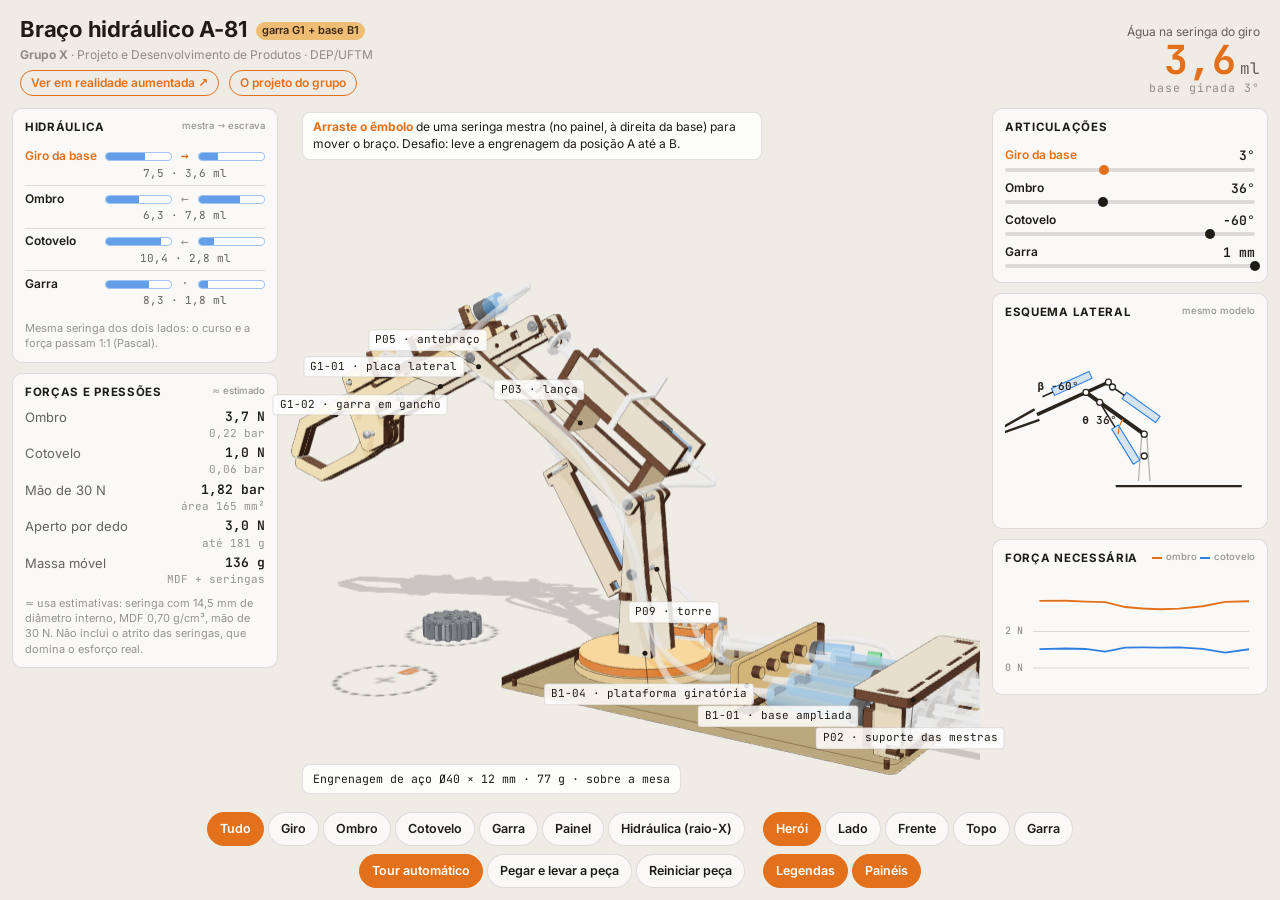
==== index.html @ c61bc05b "Add files via upload" ====
<!doctype html>
<html lang="pt-BR">
<head>
<meta charset="utf-8">
<meta name="viewport" content="width=device-width,initial-scale=1,viewport-fit=cover">
<title>Braço hidráulico A-81 · garra G1 + base B1 · simulador</title>
<meta name="description" content="Simulador 3D do braço hidráulico A-81 com a garra G1 e a base B1 do grupo: arraste as seringas, veja a água, as forças e as pressões, e leve a engrenagem da posição A até a B. Projeto e Desenvolvimento de Produtos, DEP/UFTM.">
<meta name="theme-color" content="#efece6">
<link rel="icon" href="data:image/svg+xml,%3Csvg xmlns='http://www.w3.org/2000/svg' viewBox='0 0 100 100'%3E%3Ctext y='.9em' font-size='90'%3E%F0%9F%A6%BE%3C/text%3E%3C/svg%3E">
<meta property="og:type" content="website">
<meta property="og:locale" content="pt_BR">
<meta property="og:title" content="Braço hidráulico A-81 · garra G1 + base B1">
<meta property="og:description" content="Arraste as seringas, veja a hidráulica funcionando e leve a engrenagem de A até B.">
<meta property="og:image" content="preview.png">
<meta property="og:image:width" content="1200">
<meta property="og:image:height" content="630">
<meta property="og:image:alt" content="Braço hidráulico de MDF com garra em gancho segurando uma engrenagem de aço">
<meta name="twitter:card" content="summary_large_image">
<style>
@font-face{font-family:'JetBrains Mono';font-weight:400;font-style:normal;font-display:block;src:url([data-uri]) format('woff2');}
@font-face{font-family:'JetBrains Mono';font-weight:600;font-style:normal;font-display:block;src:url([data-uri]) format('woff2');}
@font-face{font-family:'JetBrains Mono';font-weight:700;font-style:normal;font-display:block;src:url([data-uri]) format('woff2');}
@font-face{font-family:'Inter';font-weight:100 900;font-style:normal;font-display:block;src:url([data-uri]) format('woff2');}
/* HUD chrome shared by every sim. 1rem = 10px at the 1080x1350 reference
   size; runtime sets html font-size from the viewport so it scales. */

:root {
  --bg: #09090a;
  --fg: #ece6d6;
  --dim: rgba(236, 230, 214, 0.64);
  --mute: rgba(236, 230, 214, 0.38);
  --faint: rgba(236, 230, 214, 0.16);
  --line: rgba(236, 230, 214, 0.14);
  --panel: rgba(9, 9, 10, 0.9);
  --accent: #f2b632;
  --top: 13.4rem;
  --bot: 30.5rem;
}
:root[data-theme='light'] {
  --bg: #f3f2ee;
  --fg: #151515;
  --dim: rgba(21, 21, 21, 0.66);
  --mute: rgba(21, 21, 21, 0.42);
  --faint: rgba(21, 21, 21, 0.16);
  --line: rgba(21, 21, 21, 0.16);
  --panel: rgba(243, 242, 238, 0.93);
}

* { box-sizing: border-box; }
html, body { margin: 0; height: 100%; background: var(--bg); overflow: hidden; }
#app {
  position: fixed; inset: 0; color: var(--fg);
  font-family: 'JetBrains Mono', ui-monospace, monospace;
  font-variant-ligatures: none; -webkit-font-smoothing: antialiased;
}
#gl { position: absolute; inset: 0; width: 100%; height: 100%; display: block; }
.hud { position: absolute; inset: 0; pointer-events: none; }
.hud.hidden { display: none; }
.accent { color: var(--accent); }

/* header */
.hdr {
  position: absolute; left: 0; right: 0; top: 0; height: var(--top);
  padding: 2.4rem 2.8rem 0;
  background: linear-gradient(var(--bg) 0%, var(--bg) 78%, transparent 100%);
}
.row { display: flex; align-items: baseline; white-space: nowrap; }
.row1 { gap: 5.6rem; }
.title { display: flex; align-items: center; gap: 1.3rem; font-size: 3.6rem; font-weight: 600; letter-spacing: 0.04em; }
.title .bar { display: inline-block; width: 0.75rem; height: 3.6rem; background: var(--accent); }
.sub { font-size: 1.75rem; color: var(--dim); letter-spacing: 0.08em; }
.right { margin-left: auto; font-size: 1.6rem; color: var(--dim); letter-spacing: 0.1em; }
.row2 { margin-top: 2rem; font-size: 1.95rem; }
.row2 .stage { width: 21rem; letter-spacing: 0.05em; }
.row2 .cmd { color: var(--fg); }
.row2 .time { margin-left: auto; letter-spacing: 0.05em; }
.prog { position: absolute; left: 2.8rem; right: 2.8rem; bottom: 1.2rem; height: 0.35rem; }
.prog i { position: absolute; left: 0; top: 0; bottom: 0; background: var(--accent); }

/* viewport overlays */
.ann { position: absolute; inset: 0; overflow: hidden; }
.ann div {
  position: absolute; transform: translate(1.4rem, -50%); white-space: nowrap;
  font-size: 1.7rem; letter-spacing: 0.04em; color: var(--fg);
  text-shadow: 0 0 0.6rem var(--bg), 0 0 1.2rem var(--bg);
}
.ann div.a { color: var(--accent); }
.ann div.box {
  padding: 0.8rem 1.1rem; border: 1px solid var(--line); background: var(--panel);
  text-shadow: none; line-height: 1.45; font-size: 1.55rem;
}
.ann div.box b { color: var(--accent); font-weight: 600; }
.wm {
  position: absolute; right: 3rem; bottom: calc(var(--bot) + 1.6rem);
  font-size: 2.3rem; letter-spacing: 0.06em; color: var(--fg); opacity: 0.3;
}

/* bottom panel */
.bot {
  position: absolute; left: 0; right: 0; bottom: 0; height: var(--bot);
  display: flex; border-top: 1px solid var(--line); background: var(--panel);
  padding: 2rem 2.8rem 1.6rem;
}
.term { flex: 1; min-width: 0; display: flex; flex-direction: column; padding-right: 2.6rem; }
.thead { display: flex; align-items: baseline; gap: 2.4rem; font-size: 1.75rem; white-space: nowrap; }
.thead .host { font-size: 2.1rem; }
.thead .path { color: var(--dim); }
.thead .status { margin-left: auto; font-size: 1.5rem; letter-spacing: 0.1em; display: flex; align-items: center; gap: 0.9rem; }
.thead .status i { width: 1rem; height: 1rem; border-radius: 50%; background: var(--accent); display: inline-block; }
.prompt { margin-top: 1.9rem; font-size: 2.2rem; white-space: nowrap; overflow: hidden; }
.logs { margin-top: 1.1rem; font-size: 1.85rem; line-height: 1.52; flex: 1; overflow: hidden; }
.logs div { white-space: nowrap; overflow: hidden; text-overflow: clip; }
.logs .ln { color: var(--mute); display: inline-block; width: 6.4rem; }
.logs .hl { color: var(--accent); }
.caret { display: inline-block; width: 0.95em; height: 1.05em; vertical-align: -0.15em; background: var(--accent); margin-left: 0.15em; }
.tfoot { font-size: 1.35rem; color: var(--mute); white-space: nowrap; letter-spacing: 0.04em; }
.side {
  width: 31%; border-left: 1px solid var(--line); padding-left: 2.2rem;
  display: flex; flex-direction: column;
}
.shead { font-size: 1.45rem; letter-spacing: 0.12em; }
.mini { width: 100%; flex: 1; min-height: 0; display: block; margin: 0.8rem 0; }
.stats { display: grid; grid-template-columns: 1fr 1fr; gap: 0.5rem 1.4rem; font-size: 1.35rem; color: var(--mute); }
.stats b { display: block; font-size: 2rem; color: var(--fg); font-weight: 600; letter-spacing: 0.02em; }
.sfoot { margin-top: 0.8rem; font-size: 1.3rem; color: var(--mute); letter-spacing: 0.05em; }
.baseline { position: absolute; left: 2.8rem; right: 2.8rem; bottom: 0.9rem; height: 0.25rem; background: var(--line); }
.baseline i { position: absolute; left: 0; top: 0; bottom: 0; background: var(--accent); }

/* director layers */
.dir-glitch { position: absolute; inset: 0; width: 100%; height: 100%; pointer-events: none; }
.dir-flash {
  position: absolute; inset: 0; pointer-events: none; opacity: 0; mix-blend-mode: screen;
  background: radial-gradient(ellipse 75% 55% at 50% 45%, var(--accent) 0%, transparent 70%), rgba(255,255,255,0.18);
}
.dir-story {
  position: absolute; left: 0; right: 0; top: 0; bottom: 0; pointer-events: none;
  display: flex; align-items: flex-end; justify-content: center; padding: 0 4.5rem 6rem; opacity: 0;
}
.cap { text-align: center; max-width: 96rem; position: relative; }
.cap::before {
  content: ''; position: absolute; inset: -6rem -10rem; z-index: -1;
  background: radial-gradient(ellipse 50% 50% at 50% 55%, rgba(0,0,0,0.62) 0%, rgba(0,0,0,0) 100%);
}
:root[data-theme='light'] .cap::before { background: radial-gradient(ellipse 50% 50% at 50% 55%, rgba(243,242,238,0.8) 0%, rgba(243,242,238,0) 100%); }
.cap-main {
  font-family: 'Inter', 'Inter Variable', system-ui, sans-serif; font-weight: 800;
  font-size: 11.5rem; line-height: 0.98; letter-spacing: -0.035em; color: var(--fg);
  text-shadow: 0 0.4rem 2.4rem rgba(0,0,0,0.55);
}
.cap.num .cap-main { font-size: 15rem; font-variant-numeric: tabular-nums; letter-spacing: -0.045em; }
.cap-main .w { display: inline-block; transform-origin: 50% 70%; }
.cap-main .w.hl { background: var(--accent); color: #0a0a0a; padding: 0 0.14em; text-shadow: none; border-radius: 0.06em; }
.cap-sub {
  margin-top: 2rem; font-size: 2.7rem; letter-spacing: 0.08em; text-transform: uppercase;
  color: var(--fg); opacity: 0.85; min-height: 1.3em;
}
.cap-tag {
  display: inline-block; margin-bottom: 1.8rem; padding: 0.5rem 1.2rem; font-size: 2.2rem; letter-spacing: 0.12em;
  border: 1px solid var(--accent); color: var(--accent); background: rgba(0,0,0,0.5);
}

:root[data-theme='light'] {
  --bg: #efece6;
  --fg: #1f1b16;
  --dim: rgba(31, 27, 22, 0.68);
  --mute: rgba(31, 27, 22, 0.46);
  --line: rgba(31, 27, 22, 0.13);
  --panel: rgba(255, 255, 255, 0.66);
  --accent: #e3701b;
  --agua: #2f7fe0;
}
html, body { background: var(--bg); }
#app { position: fixed; inset: 0; font-family: 'Inter', system-ui, sans-serif; font-size: 13px; line-height: 1.4; color: var(--fg); }
.tela {
  position: absolute; inset: 0; display: grid;
  grid-template-columns: minmax(250px, 290px) 1fr minmax(250px, 300px);
  grid-template-rows: auto 1fr auto;
  grid-template-areas: 'cab cab cab' 'esq palco dir' 'barra barra barra';
  padding: env(safe-area-inset-top, 0px) env(safe-area-inset-right, 0px) env(safe-area-inset-bottom, 0px) env(safe-area-inset-left, 0px);
}
.tela.sem-paineis { grid-template-columns: 0 1fr 0; }
.tela.sem-paineis .lado-esq, .tela.sem-paineis .lado-dir { display: none; }

.cab { grid-area: cab; display: flex; justify-content: space-between; align-items: flex-end; gap: 16px; padding: 14px 20px 6px; }
.titulo h1 { margin: 0; font-size: 22px; font-weight: 700; letter-spacing: -0.01em; }
.titulo p { margin: 2px 0 0; color: var(--mute); font-size: 12px; }
.principal { display: grid; justify-items: end; text-align: right; }
.principal .rot { color: var(--dim); font-size: 12px; }
.principal .num { font-family: 'JetBrains Mono', monospace; line-height: 1; }
.principal .num b { font-size: 40px; font-weight: 700; color: var(--accent); font-variant-numeric: tabular-nums; }
.principal .num i { font-style: normal; font-size: 16px; margin-left: 4px; color: var(--dim); }
.principal .sub { color: var(--mute); font-size: 11.5px; font-family: 'JetBrains Mono', monospace; }

.lado-esq { grid-area: esq; }
.lado-dir { grid-area: dir; }
.lado-esq, .lado-dir { display: flex; flex-direction: column; gap: 10px; padding: 6px 12px; overflow-y: auto; min-height: 0; }
.cartao { background: var(--panel); border: 1px solid var(--line); border-radius: 10px; padding: 10px 12px; }
.cartao h2 { margin: 0 0 8px; font-size: 11.5px; font-weight: 700; text-transform: uppercase; letter-spacing: 0.06em; display: flex; justify-content: space-between; gap: 8px; }
.cartao h2 small { font-weight: 500; text-transform: none; letter-spacing: 0; color: var(--mute); }
.nota { margin: 8px 0 0; color: var(--mute); font-size: 11px; }

.hid-linha { display: grid; grid-template-columns: 74px 1fr 14px 1fr; grid-template-rows: auto auto; column-gap: 6px; align-items: center; padding: 4px 0; border-top: 1px solid var(--line); }
.hid-linha:first-child { border-top: 0; }
.hid-linha .nome { font-weight: 600; font-size: 12px; }
.hid-linha .ser { height: 9px; border: 1px solid rgba(47, 127, 224, 0.45); border-radius: 5px; background: rgba(255, 255, 255, 0.7); overflow: hidden; }
.hid-linha .agua { display: block; height: 100%; background: var(--agua); opacity: 0.75; }
.hid-linha .seta { text-align: center; color: var(--mute); font-family: 'JetBrains Mono', monospace; }
.hid-linha .ml { grid-column: 2 / 5; font-family: 'JetBrains Mono', monospace; font-size: 11px; color: var(--dim); text-align: center; }
.hid-linha.ativa .nome, .junta.ativa .nome { color: var(--accent); }
.hid-linha.ativa .seta { color: var(--accent); font-weight: 700; }

.forcas { display: grid; grid-template-columns: auto 1fr; gap: 3px 10px; margin: 0; }
.forcas dt { color: var(--dim); }
.forcas dd { margin: 0; text-align: right; font-family: 'JetBrains Mono', monospace; font-weight: 600; }
.forcas dd span { display: block; font-weight: 400; color: var(--mute); font-size: 11px; }

.junta { display: grid; grid-template-columns: 1fr auto; gap: 2px 8px; padding: 4px 0; }
.junta .nome { font-weight: 600; font-size: 12px; }
.junta .val { font-family: 'JetBrains Mono', monospace; font-weight: 600; }
.junta .faixa { grid-column: 1 / 3; position: relative; height: 4px; border-radius: 2px; background: var(--line); }
.junta .faixa i { position: absolute; top: -3px; width: 10px; height: 10px; margin-left: -5px; border-radius: 50%; background: var(--fg); }
.junta.ativa .faixa i { background: var(--accent); }

.esquema { display: block; width: 100%; height: 190px; }
.grafico { display: block; width: 100%; height: 110px; }
.leg::before { content: ''; display: inline-block; width: 10px; height: 2px; margin-right: 4px; vertical-align: middle; }
.leg.o::before { background: var(--accent); }
.leg.c::before { background: var(--agua); }

.palco-area { grid-area: palco; position: relative; min-width: 0; min-height: 0; }
#palco { position: absolute; inset: 0; width: 100%; height: 100%; display: block; touch-action: none; }
.linhas { position: absolute; inset: 0; width: 100%; height: 100%; pointer-events: none; overflow: visible; }
.linhas line { stroke: rgba(31, 27, 22, 0.55); stroke-width: 1; }
.linhas circle { fill: var(--fg); }
.rotulos { position: absolute; inset: 0; pointer-events: none; }
.rotulo { position: absolute; transform: translate(-50%, -50%); white-space: nowrap; font-family: 'JetBrains Mono', monospace; font-size: 11px; padding: 2px 6px; border-radius: 4px; background: rgba(255, 255, 255, 0.85); border: 1px solid var(--line); }
.sem-legendas .linhas, .sem-legendas .rotulos { display: none; }

.barra { grid-area: barra; display: flex; flex-wrap: wrap; gap: 8px 18px; align-items: center; justify-content: center; padding: 8px 12px 12px; }
.grupo-bt { display: flex; flex-wrap: wrap; gap: 4px; }
.barra button {
  font: inherit; font-size: 12.5px; font-weight: 600; min-height: 34px; padding: 6px 12px; cursor: pointer;
  border-radius: 999px; border: 1px solid var(--line); background: var(--panel); color: var(--fg);
}
.barra button:hover { border-color: var(--accent); }
.barra button[aria-pressed='true'] { background: var(--accent); border-color: var(--accent); color: #fff; }
.barra button:focus-visible { outline: 3px solid var(--agua); outline-offset: 2px; }

@media (max-width: 860px) {
  html, body { overflow: auto; }
  #app { position: static; }
  .tela { position: static; display: flex; flex-direction: column; }
  .cab { flex-wrap: wrap; align-items: flex-start; }
  .principal { justify-items: start; text-align: left; }
  .principal .num b { font-size: 32px; }
  .palco-area { height: 58vh; flex: none; }
  .barra { order: 3; }
  .lado-dir { order: 4; overflow: visible; }
  .lado-esq { order: 5; overflow: visible; }
  .tela.sem-paineis .lado-esq, .tela.sem-paineis .lado-dir { display: none; }
}

.dica, .status { position: absolute; left: 12px; max-width: min(460px, calc(100% - 24px)); padding: 6px 10px; border-radius: 8px; background: rgba(255, 255, 255, 0.86); border: 1px solid var(--line); font-size: 12px; pointer-events: none; }
.dica { top: 10px; }
.dica b { color: var(--accent); }
.status { bottom: 10px; font-family: 'JetBrains Mono', monospace; font-size: 11.5px; }
.status.ok { border-color: #2f9e5a; color: #1d6b3c; }
.dica.oculta { display: none; }
@media (max-width: 860px) { .dica { font-size: 11px; } }

.link-ra { display: inline-block; margin-top: 6px; padding: 4px 10px; border-radius: 999px; border: 1px solid var(--accent); color: var(--accent); font-weight: 600; font-size: 12px; text-decoration: none; }
.link-ra:hover { background: var(--accent); color: #fff; }
.link-ra:focus-visible { outline: 3px solid var(--agua); outline-offset: 2px; }
.carregando { position: absolute; inset: 0; display: grid; place-items: center; color: var(--dim); font-size: 14px; pointer-events: none; }
.tela.limpo { grid-template-columns: 0 1fr 0; grid-template-rows: 0 1fr 0; }
.tela.limpo .cab, .tela.limpo .barra, .tela.limpo .lado-esq, .tela.limpo .lado-dir, .tela.limpo .dica, .tela.limpo .status, .tela.limpo .rotulos, .tela.limpo .linhas { display: none; }

</style>
<script src="grupo.js"></script>
<style>
.g1b1{display:inline-block;font-size:.5em;vertical-align:middle;margin-left:.4em;padding:.15em .55em;border-radius:99px;background:#f0bd74;color:#3a2716;font-weight:600;letter-spacing:0}
.link-ra.link-proj{margin-left:.5em}
</style>
</head>
<body>
<div id="app"></div>
<script type="module">var ji={LEFT:0,MIDDLE:1,RIGHT:2,ROTATE:0,DOLLY:1,PAN:2},qi={ROTATE:0,PAN:1,DOLLY_PAN:2,DOLLY_ROTATE:3},Tp=0,Gh=1,wp=2,Ha=1,Ap=2,Ga=3,ui=0,Wt=1,Pr=2,qr=0,ka=1,kh=2,Vh=3,Wh=4,Rp=5,Yi=100,Cp=101,Pp=102,Lp=103,Ip=104,Dp=200,Np=201,Up=202,Op=203,Xh=204,jh=205,Fp=206,Bp=207,zp=208,Hp=209,Gp=210,kp=211,Vp=212,Wp=213,Xp=214,to=0,ro=1,io=2,Va=3,ao=4,no=5,so=6,oo=7,lo=0,jp=1,qp=2,Lr=0,qh=1,Yh=2,Zh=3,ho=4,Kh=5,Jh=6,$h=7,Qh="attached",Yp="detached",ec=300,Ti=301,Zi=302,co=303,uo=304,Un=306,Ki=1e3,Ir=1001,On=1002,Pt=1003,tc=1004,Wa=1005,Lt=1006,Fn=1007,Yr=1008,$t=1009,rc=1010,ic=1011,Xa=1012,po=1013,Dr=1014,or=1015,Nr=1016,fo=1017,mo=1018,ja=1020,ac=35902,nc=35899,sc=1021,oc=1022,lr=1023,Zr=1026,wi=1027,go=1028,_o=1029,Ai=1030,vo=1031,xo=1033,Bn=33776,zn=33777,Hn=33778,Gn=33779,yo=35840,So=35841,Mo=35842,bo=35843,Eo=36196,To=37492,wo=37496,Ao=37488,Ro=37489,kn=37490,Co=37491,Po=37808,Lo=37809,Io=37810,Do=37811,No=37812,Uo=37813,Oo=37814,Fo=37815,Bo=37816,zo=37817,Ho=37818,Go=37819,ko=37820,Vo=37821,Wo=36492,Xo=36494,jo=36495,qo=36283,Yo=36284,Vn=36285,Zo=36286,qa=2300,Ya=2301,Ko=2302,lc=2303,hc=2400,cc=2401,uc=2402,Zp=2500,Kp=0,dc=1,Jo=2,Jp=3200,Wn=0,$p=1,di="",It="srgb",Qt="srgb-linear",Xn="linear",ot="srgb",$o=7680,Qp=519,ef=512,tf=513,rf=514,Qo=515,af=516,nf=517,el=518,sf=519,pc=35044,fc="300 es",Ur=2e3,Za=2001;function of(e){for(let t=e.length-1;t>=0;--t)if(e[t]>=65535)return!0;return!1}function lf(e){return ArrayBuffer.isView(e)&&!(e instanceof DataView)}function Ka(e){return document.createElementNS("http://www.w3.org/1999/xhtml",e)}function hf(){let e=Ka("canvas");return e.style.display="block",e}var mc={},Ji=null;function jn(...e){let t="THREE."+e.shift();Ji?Ji("log",t,...e):console.log(t,...e)}function gc(e){let t=e[0];if(typeof t=="string"&&t.startsWith("TSL:")){let r=e[1];r&&r.isStackTrace?e[0]+=" "+r.getLocation():e[1]='Stack trace not available. Enable "THREE.Node.captureStackTrace" to capture stack traces.'}return e}function Le(...e){e=gc(e);let t="THREE."+e.shift();if(Ji)Ji("warn",t,...e);else{let r=e[0];r&&r.isStackTrace?console.warn(r.getError(t)):console.warn(t,...e)}}function Ge(...e){e=gc(e);let t="THREE."+e.shift();if(Ji)Ji("error",t,...e);else{let r=e[0];r&&r.isStackTrace?console.error(r.getError(t)):console.error(t,...e)}}function $i(...e){let t=e.join(" ");t in mc||(mc[t]=!0,Le(...e))}function cf(e,t,r){return new Promise(function(i,a){function n(){switch(e.clientWaitSync(t,e.SYNC_FLUSH_COMMANDS_BIT,0)){case e.WAIT_FAILED:a();break;case e.TIMEOUT_EXPIRED:setTimeout(n,r);break;default:i()}}setTimeout(n,r)})}var uf={[to]:ro,[io]:so,[ao]:oo,[Va]:no,[ro]:to,[so]:io,[oo]:ao,[no]:Va},pi=class{addEventListener(e,t){this._listeners===void 0&&(this._listeners={});let r=this._listeners;r[e]===void 0&&(r[e]=[]),r[e].indexOf(t)===-1&&r[e].push(t)}hasEventListener(e,t){let r=this._listeners;return r===void 0?!1:r[e]!==void 0&&r[e].indexOf(t)!==-1}removeEventListener(e,t){let r=this._listeners;if(r===void 0)return;let i=r[e];if(i!==void 0){let a=i.indexOf(t);a!==-1&&i.splice(a,1)}}dispatchEvent(e){let t=this._listeners;if(t===void 0)return;let r=t[e.type];if(r!==void 0){e.target=this;let i=r.slice(0);for(let a=0,n=i.length;a<n;a++)i[a].call(this,e);e.target=null}}},zt=["00","01","02","03","04","05","06","07","08","09","0a","0b","0c","0d","0e","0f","10","11","12","13","14","15","16","17","18","19","1a","1b","1c","1d","1e","1f","20","21","22","23","24","25","26","27","28","29","2a","2b","2c","2d","2e","2f","30","31","32","33","34","35","36","37","38","39","3a","3b","3c","3d","3e","3f","40","41","42","43","44","45","46","47","48","49","4a","4b","4c","4d","4e","4f","50","51","52","53","54","55","56","57","58","59","5a","5b","5c","5d","5e","5f","60","61","62","63","64","65","66","67","68","69","6a","6b","6c","6d","6e","6f","70","71","72","73","74","75","76","77","78","79","7a","7b","7c","7d","7e","7f","80","81","82","83","84","85","86","87","88","89","8a","8b","8c","8d","8e","8f","90","91","92","93","94","95","96","97","98","99","9a","9b","9c","9d","9e","9f","a0","a1","a2","a3","a4","a5","a6","a7","a8","a9","aa","ab","ac","ad","ae","af","b0","b1","b2","b3","b4","b5","b6","b7","b8","b9","ba","bb","bc","bd","be","bf","c0","c1","c2","c3","c4","c5","c6","c7","c8","c9","ca","cb","cc","cd","ce","cf","d0","d1","d2","d3","d4","d5","d6","d7","d8","d9","da","db","dc","dd","de","df","e0","e1","e2","e3","e4","e5","e6","e7","e8","e9","ea","eb","ec","ed","ee","ef","f0","f1","f2","f3","f4","f5","f6","f7","f8","f9","fa","fb","fc","fd","fe","ff"],_c=1234567,Qi=Math.PI/180,ea=180/Math.PI;function hr(){let e=Math.random()*4294967295|0,t=Math.random()*4294967295|0,r=Math.random()*4294967295|0,i=Math.random()*4294967295|0;return(zt[e&255]+zt[e>>8&255]+zt[e>>16&255]+zt[e>>24&255]+"-"+zt[t&255]+zt[t>>8&255]+"-"+zt[t>>16&15|64]+zt[t>>24&255]+"-"+zt[r&63|128]+zt[r>>8&255]+"-"+zt[r>>16&255]+zt[r>>24&255]+zt[i&255]+zt[i>>8&255]+zt[i>>16&255]+zt[i>>24&255]).toLowerCase()}function qe(e,t,r){return Math.max(t,Math.min(r,e))}function tl(e,t){return(e%t+t)%t}function df(e,t,r,i,a){return i+(e-t)*(a-i)/(r-t)}function pf(e,t,r){return e!==t?(r-e)/(t-e):0}function Ja(e,t,r){return(1-r)*e+r*t}function ff(e,t,r,i){return Ja(e,t,1-Math.exp(-r*i))}function mf(e,t=1){return t-Math.abs(tl(e,t*2)-t)}function gf(e,t,r){return e<=t?0:e>=r?1:(e=(e-t)/(r-t),e*e*(3-2*e))}function _f(e,t,r){return e<=t?0:e>=r?1:(e=(e-t)/(r-t),e*e*e*(e*(e*6-15)+10))}function vf(e,t){return e+Math.floor(Math.random()*(t-e+1))}function xf(e,t){return e+Math.random()*(t-e)}function yf(e){return e*(.5-Math.random())}function Sf(e){e!==void 0&&(_c=e);let t=_c+=1831565813;return t=Math.imul(t^t>>>15,t|1),t^=t+Math.imul(t^t>>>7,t|61),((t^t>>>14)>>>0)/4294967296}function Mf(e){return e*Qi}function bf(e){return e*ea}function Ef(e){return e>0&&Number.isInteger(e)&&2**Math.round(Math.log2(e))===e}function Tf(e){return Math.pow(2,Math.ceil(Math.log(e)/Math.LN2))}function wf(e){return Math.pow(2,Math.floor(Math.log(e)/Math.LN2))}function Af(e,t,r,i,a){let n=Math.cos,s=Math.sin,o=n(r/2),l=s(r/2),h=n((t+i)/2),c=s((t+i)/2),d=n((t-i)/2),u=s((t-i)/2),p=n((i-t)/2),g=s((i-t)/2);switch(a){case"XYX":e.set(o*c,l*d,l*u,o*h);break;case"YZY":e.set(l*u,o*c,l*d,o*h);break;case"ZXZ":e.set(l*d,l*u,o*c,o*h);break;case"XZX":e.set(o*c,l*g,l*p,o*h);break;case"YXY":e.set(l*p,o*c,l*g,o*h);break;case"ZYZ":e.set(l*g,l*p,o*c,o*h);break;default:Le("MathUtils: .setQuaternionFromProperEuler() encountered an unknown order: "+a)}}function vr(e,t){switch(t.constructor){case Float32Array:return e;case Uint32Array:return e/4294967295;case Uint16Array:return e/65535;case Uint8Array:case Uint8ClampedArray:return e/255;case Int32Array:return Math.max(e/2147483647,-1);case Int16Array:return Math.max(e/32767,-1);case Int8Array:return Math.max(e/127,-1);default:throw new Error("THREE.MathUtils: Invalid component type.")}}function lt(e,t){switch(t.constructor){case Float32Array:return e;case Uint32Array:return Math.round(e*4294967295);case Uint16Array:return Math.round(e*65535);case Uint8Array:case Uint8ClampedArray:return Math.round(e*255);case Int32Array:return Math.round(e*2147483647);case Int16Array:return Math.round(e*32767);case Int8Array:return Math.round(e*127);default:throw new Error("THREE.MathUtils: Invalid component type.")}}var vc={DEG2RAD:Qi,RAD2DEG:ea,generateUUID:hr,clamp:qe,euclideanModulo:tl,mapLinear:df,inverseLerp:pf,lerp:Ja,damp:ff,pingpong:mf,smoothstep:gf,smootherstep:_f,randInt:vf,randFloat:xf,randFloatSpread:yf,seededRandom:Sf,degToRad:Mf,radToDeg:bf,isPowerOfTwo:Ef,ceilPowerOfTwo:Tf,floorPowerOfTwo:wf,setQuaternionFromProperEuler:Af,normalize:lt,denormalize:vr},le=class ip{static{ip.prototype.isVector2=!0}constructor(t=0,r=0){this.x=t,this.y=r}get width(){return this.x}set width(t){this.x=t}get height(){return this.y}set height(t){this.y=t}set(t,r){return this.x=t,this.y=r,this}setScalar(t){return this.x=t,this.y=t,this}setX(t){return this.x=t,this}setY(t){return this.y=t,this}setComponent(t,r){switch(t){case 0:this.x=r;break;case 1:this.y=r;break;default:throw new Error("THREE.Vector2: index is out of range: "+t)}return this}getComponent(t){switch(t){case 0:return this.x;case 1:return this.y;default:throw new Error("THREE.Vector2: index is out of range: "+t)}}clone(){return new this.constructor(this.x,this.y)}copy(t){return this.x=t.x,this.y=t.y,this}add(t){return this.x+=t.x,this.y+=t.y,this}addScalar(t){return this.x+=t,this.y+=t,this}addVectors(t,r){return this.x=t.x+r.x,this.y=t.y+r.y,this}addScaledVector(t,r){return this.x+=t.x*r,this.y+=t.y*r,this}sub(t){return this.x-=t.x,this.y-=t.y,this}subScalar(t){return this.x-=t,this.y-=t,this}subVectors(t,r){return this.x=t.x-r.x,this.y=t.y-r.y,this}multiply(t){return this.x*=t.x,this.y*=t.y,this}multiplyScalar(t){return this.x*=t,this.y*=t,this}divide(t){return this.x/=t.x,this.y/=t.y,this}divideScalar(t){return this.multiplyScalar(1/t)}applyMatrix3(t){let r=this.x,i=this.y,a=t.elements;return this.x=a[0]*r+a[3]*i+a[6],this.y=a[1]*r+a[4]*i+a[7],this}min(t){return this.x=Math.min(this.x,t.x),this.y=Math.min(this.y,t.y),this}max(t){return this.x=Math.max(this.x,t.x),this.y=Math.max(this.y,t.y),this}clamp(t,r){return this.x=qe(this.x,t.x,r.x),this.y=qe(this.y,t.y,r.y),this}clampScalar(t,r){return this.x=qe(this.x,t,r),this.y=qe(this.y,t,r),this}clampLength(t,r){let i=this.length();return this.divideScalar(i||1).multiplyScalar(qe(i,t,r))}floor(){return this.x=Math.floor(this.x),this.y=Math.floor(this.y),this}ceil(){return this.x=Math.ceil(this.x),this.y=Math.ceil(this.y),this}round(){return this.x=Math.round(this.x),this.y=Math.round(this.y),this}roundToZero(){return this.x=Math.trunc(this.x),this.y=Math.trunc(this.y),this}negate(){return this.x=-this.x,this.y=-this.y,this}dot(t){return this.x*t.x+this.y*t.y}cross(t){return this.x*t.y-this.y*t.x}lengthSq(){return this.x*this.x+this.y*this.y}length(){return Math.sqrt(this.x*this.x+this.y*this.y)}manhattanLength(){return Math.abs(this.x)+Math.abs(this.y)}normalize(){return this.divideScalar(this.length()||1)}angle(){return Math.atan2(-this.y,-this.x)+Math.PI}angleTo(t){let r=Math.sqrt(this.lengthSq()*t.lengthSq());if(r===0)return Math.PI/2;let i=this.dot(t)/r;return Math.acos(qe(i,-1,1))}distanceTo(t){return Math.sqrt(this.distanceToSquared(t))}distanceToSquared(t){let r=this.x-t.x,i=this.y-t.y;return r*r+i*i}manhattanDistanceTo(t){return Math.abs(this.x-t.x)+Math.abs(this.y-t.y)}setLength(t){return this.normalize().multiplyScalar(t)}lerp(t,r){return this.x+=(t.x-this.x)*r,this.y+=(t.y-this.y)*r,this}lerpVectors(t,r,i){return this.x=t.x+(r.x-t.x)*i,this.y=t.y+(r.y-t.y)*i,this}equals(t){return t.x===this.x&&t.y===this.y}fromArray(t,r=0){return this.x=t[r],this.y=t[r+1],this}toArray(t=[],r=0){return t[r]=this.x,t[r+1]=this.y,t}fromBufferAttribute(t,r){return this.x=t.getX(r),this.y=t.getY(r),this}rotateAround(t,r){let i=Math.cos(r),a=Math.sin(r),n=this.x-t.x,s=this.y-t.y;return this.x=n*i-s*a+t.x,this.y=n*a+s*i+t.y,this}random(){return this.x=Math.random(),this.y=Math.random(),this}*[Symbol.iterator](){yield this.x,yield this.y}},cr=class{constructor(e=0,t=0,r=0,i=1){this.isQuaternion=!0,this._x=e,this._y=t,this._z=r,this._w=i}static slerpFlat(e,t,r,i,a,n,s){let o=r[i+0],l=r[i+1],h=r[i+2],c=r[i+3],d=a[n+0],u=a[n+1],p=a[n+2],g=a[n+3];if(c!==g||o!==d||l!==u||h!==p){let _=o*d+l*u+h*p+c*g;_<0&&(d=-d,u=-u,p=-p,g=-g,_=-_);let m=1-s;if(_<.9995){let f=Math.acos(_),A=Math.sin(f);m=Math.sin(m*f)/A,s=Math.sin(s*f)/A,o=o*m+d*s,l=l*m+u*s,h=h*m+p*s,c=c*m+g*s}else{o=o*m+d*s,l=l*m+u*s,h=h*m+p*s,c=c*m+g*s;let f=1/Math.sqrt(o*o+l*l+h*h+c*c);o*=f,l*=f,h*=f,c*=f}}e[t]=o,e[t+1]=l,e[t+2]=h,e[t+3]=c}static multiplyQuaternionsFlat(e,t,r,i,a,n){let s=r[i],o=r[i+1],l=r[i+2],h=r[i+3],c=a[n],d=a[n+1],u=a[n+2],p=a[n+3];return e[t]=s*p+h*c+o*u-l*d,e[t+1]=o*p+h*d+l*c-s*u,e[t+2]=l*p+h*u+s*d-o*c,e[t+3]=h*p-s*c-o*d-l*u,e}get x(){return this._x}set x(e){this._x=e,this._onChangeCallback()}get y(){return this._y}set y(e){this._y=e,this._onChangeCallback()}get z(){return this._z}set z(e){this._z=e,this._onChangeCallback()}get w(){return this._w}set w(e){this._w=e,this._onChangeCallback()}set(e,t,r,i){return this._x=e,this._y=t,this._z=r,this._w=i,this._onChangeCallback(),this}clone(){return new this.constructor(this._x,this._y,this._z,this._w)}copy(e){return this._x=e.x,this._y=e.y,this._z=e.z,this._w=e.w,this._onChangeCallback(),this}setFromEuler(e,t=!0){let r=e._x,i=e._y,a=e._z,n=e._order,s=Math.cos,o=Math.sin,l=s(r/2),h=s(i/2),c=s(a/2),d=o(r/2),u=o(i/2),p=o(a/2);switch(n){case"XYZ":this._x=d*h*c+l*u*p,this._y=l*u*c-d*h*p,this._z=l*h*p+d*u*c,this._w=l*h*c-d*u*p;break;case"YXZ":this._x=d*h*c+l*u*p,this._y=l*u*c-d*h*p,this._z=l*h*p-d*u*c,this._w=l*h*c+d*u*p;break;case"ZXY":this._x=d*h*c-l*u*p,this._y=l*u*c+d*h*p,this._z=l*h*p+d*u*c,this._w=l*h*c-d*u*p;break;case"ZYX":this._x=d*h*c-l*u*p,this._y=l*u*c+d*h*p,this._z=l*h*p-d*u*c,this._w=l*h*c+d*u*p;break;case"YZX":this._x=d*h*c+l*u*p,this._y=l*u*c+d*h*p,this._z=l*h*p-d*u*c,this._w=l*h*c-d*u*p;break;case"XZY":this._x=d*h*c-l*u*p,this._y=l*u*c-d*h*p,this._z=l*h*p+d*u*c,this._w=l*h*c+d*u*p;break;default:Le("Quaternion: .setFromEuler() encountered an unknown order: "+n)}return t===!0&&this._onChangeCallback(),this}setFromAxisAngle(e,t){let r=t/2,i=Math.sin(r);return this._x=e.x*i,this._y=e.y*i,this._z=e.z*i,this._w=Math.cos(r),this._onChangeCallback(),this}setFromRotationMatrix(e){let t=e.elements,r=t[0],i=t[4],a=t[8],n=t[1],s=t[5],o=t[9],l=t[2],h=t[6],c=t[10],d=r+s+c;if(d>0){let u=.5/Math.sqrt(d+1);this._w=.25/u,this._x=(h-o)*u,this._y=(a-l)*u,this._z=(n-i)*u}else if(r>s&&r>c){let u=2*Math.sqrt(1+r-s-c);this._w=(h-o)/u,this._x=.25*u,this._y=(i+n)/u,this._z=(a+l)/u}else if(s>c){let u=2*Math.sqrt(1+s-r-c);this._w=(a-l)/u,this._x=(i+n)/u,this._y=.25*u,this._z=(o+h)/u}else{let u=2*Math.sqrt(1+c-r-s);this._w=(n-i)/u,this._x=(a+l)/u,this._y=(o+h)/u,this._z=.25*u}return this._onChangeCallback(),this}setFromUnitVectors(e,t){let r=e.dot(t)+1;return r<1e-8?(r=0,Math.abs(e.x)>Math.abs(e.z)?(this._x=-e.y,this._y=e.x,this._z=0,this._w=r):(this._x=0,this._y=-e.z,this._z=e.y,this._w=r)):(this._x=e.y*t.z-e.z*t.y,this._y=e.z*t.x-e.x*t.z,this._z=e.x*t.y-e.y*t.x,this._w=r),this.normalize()}angleTo(e){return 2*Math.acos(Math.abs(qe(this.dot(e),-1,1)))}rotateTowards(e,t){let r=this.angleTo(e);if(r===0)return this;let i=Math.min(1,t/r);return this.slerp(e,i),this}identity(){return this.set(0,0,0,1)}invert(){return this.conjugate()}conjugate(){return this._x*=-1,this._y*=-1,this._z*=-1,this._onChangeCallback(),this}dot(e){return this._x*e._x+this._y*e._y+this._z*e._z+this._w*e._w}lengthSq(){return this._x*this._x+this._y*this._y+this._z*this._z+this._w*this._w}length(){return Math.sqrt(this._x*this._x+this._y*this._y+this._z*this._z+this._w*this._w)}normalize(){let e=this.length();return e===0?(this._x=0,this._y=0,this._z=0,this._w=1):(e=1/e,this._x=this._x*e,this._y=this._y*e,this._z=this._z*e,this._w=this._w*e),this._onChangeCallback(),this}multiply(e){return this.multiplyQuaternions(this,e)}premultiply(e){return this.multiplyQuaternions(e,this)}multiplyQuaternions(e,t){let r=e._x,i=e._y,a=e._z,n=e._w,s=t._x,o=t._y,l=t._z,h=t._w;return this._x=r*h+n*s+i*l-a*o,this._y=i*h+n*o+a*s-r*l,this._z=a*h+n*l+r*o-i*s,this._w=n*h-r*s-i*o-a*l,this._onChangeCallback(),this}slerp(e,t){let r=e._x,i=e._y,a=e._z,n=e._w,s=this.dot(e);s<0&&(r=-r,i=-i,a=-a,n=-n,s=-s);let o=1-t;if(s<.9995){let l=Math.acos(s),h=Math.sin(l);o=Math.sin(o*l)/h,t=Math.sin(t*l)/h,this._x=this._x*o+r*t,this._y=this._y*o+i*t,this._z=this._z*o+a*t,this._w=this._w*o+n*t,this._onChangeCallback()}else this._x=this._x*o+r*t,this._y=this._y*o+i*t,this._z=this._z*o+a*t,this._w=this._w*o+n*t,this.normalize();return this}slerpQuaternions(e,t,r){return this.copy(e).slerp(t,r)}random(){let e=2*Math.PI*Math.random(),t=2*Math.PI*Math.random(),r=Math.random(),i=Math.sqrt(1-r),a=Math.sqrt(r);return this.set(i*Math.sin(e),i*Math.cos(e),a*Math.sin(t),a*Math.cos(t))}equals(e){return e._x===this._x&&e._y===this._y&&e._z===this._z&&e._w===this._w}fromArray(e,t=0){return this._x=e[t],this._y=e[t+1],this._z=e[t+2],this._w=e[t+3],this._onChangeCallback(),this}toArray(e=[],t=0){return e[t]=this._x,e[t+1]=this._y,e[t+2]=this._z,e[t+3]=this._w,e}fromBufferAttribute(e,t){return this._x=e.getX(t),this._y=e.getY(t),this._z=e.getZ(t),this._w=e.getW(t),this._onChangeCallback(),this}toJSON(){return this.toArray()}_onChange(e){return this._onChangeCallback=e,this}_onChangeCallback(){}*[Symbol.iterator](){yield this._x,yield this._y,yield this._z,yield this._w}},C=class ap{static{ap.prototype.isVector3=!0}constructor(t=0,r=0,i=0){this.x=t,this.y=r,this.z=i}set(t,r,i){return i===void 0&&(i=this.z),this.x=t,this.y=r,this.z=i,this}setScalar(t){return this.x=t,this.y=t,this.z=t,this}setX(t){return this.x=t,this}setY(t){return this.y=t,this}setZ(t){return this.z=t,this}setComponent(t,r){switch(t){case 0:this.x=r;break;case 1:this.y=r;break;case 2:this.z=r;break;default:throw new Error("THREE.Vector3: index is out of range: "+t)}return this}getComponent(t){switch(t){case 0:return this.x;case 1:return this.y;case 2:return this.z;default:throw new Error("THREE.Vector3: index is out of range: "+t)}}clone(){return new this.constructor(this.x,this.y,this.z)}copy(t){return this.x=t.x,this.y=t.y,this.z=t.z,this}add(t){return this.x+=t.x,this.y+=t.y,this.z+=t.z,this}addScalar(t){return this.x+=t,this.y+=t,this.z+=t,this}addVectors(t,r){return this.x=t.x+r.x,this.y=t.y+r.y,this.z=t.z+r.z,this}addScaledVector(t,r){return this.x+=t.x*r,this.y+=t.y*r,this.z+=t.z*r,this}sub(t){return this.x-=t.x,this.y-=t.y,this.z-=t.z,this}subScalar(t){return this.x-=t,this.y-=t,this.z-=t,this}subVectors(t,r){return this.x=t.x-r.x,this.y=t.y-r.y,this.z=t.z-r.z,this}multiply(t){return this.x*=t.x,this.y*=t.y,this.z*=t.z,this}multiplyScalar(t){return this.x*=t,this.y*=t,this.z*=t,this}multiplyVectors(t,r){return this.x=t.x*r.x,this.y=t.y*r.y,this.z=t.z*r.z,this}applyEuler(t){return this.applyQuaternion(xc.setFromEuler(t))}applyAxisAngle(t,r){return this.applyQuaternion(xc.setFromAxisAngle(t,r))}applyMatrix3(t){let r=this.x,i=this.y,a=this.z,n=t.elements;return this.x=n[0]*r+n[3]*i+n[6]*a,this.y=n[1]*r+n[4]*i+n[7]*a,this.z=n[2]*r+n[5]*i+n[8]*a,this}applyNormalMatrix(t){return this.applyMatrix3(t).normalize()}applyMatrix4(t){let r=this.x,i=this.y,a=this.z,n=t.elements,s=1/(n[3]*r+n[7]*i+n[11]*a+n[15]);return this.x=(n[0]*r+n[4]*i+n[8]*a+n[12])*s,this.y=(n[1]*r+n[5]*i+n[9]*a+n[13])*s,this.z=(n[2]*r+n[6]*i+n[10]*a+n[14])*s,this}applyQuaternion(t){let r=this.x,i=this.y,a=this.z,n=t.x,s=t.y,o=t.z,l=t.w,h=2*(s*a-o*i),c=2*(o*r-n*a),d=2*(n*i-s*r);return this.x=r+l*h+s*d-o*c,this.y=i+l*c+o*h-n*d,this.z=a+l*d+n*c-s*h,this}project(t){return this.applyMatrix4(t.matrixWorldInverse).applyMatrix4(t.projectionMatrix)}unproject(t){return this.applyMatrix4(t.projectionMatrixInverse).applyMatrix4(t.matrixWorld)}transformDirection(t){let r=this.x,i=this.y,a=this.z,n=t.elements;return this.x=n[0]*r+n[4]*i+n[8]*a,this.y=n[1]*r+n[5]*i+n[9]*a,this.z=n[2]*r+n[6]*i+n[10]*a,this.normalize()}divide(t){return this.x/=t.x,this.y/=t.y,this.z/=t.z,this}divideScalar(t){return this.multiplyScalar(1/t)}min(t){return this.x=Math.min(this.x,t.x),this.y=Math.min(this.y,t.y),this.z=Math.min(this.z,t.z),this}max(t){return this.x=Math.max(this.x,t.x),this.y=Math.max(this.y,t.y),this.z=Math.max(this.z,t.z),this}clamp(t,r){return this.x=qe(this.x,t.x,r.x),this.y=qe(this.y,t.y,r.y),this.z=qe(this.z,t.z,r.z),this}clampScalar(t,r){return this.x=qe(this.x,t,r),this.y=qe(this.y,t,r),this.z=qe(this.z,t,r),this}clampLength(t,r){let i=this.length();return this.divideScalar(i||1).multiplyScalar(qe(i,t,r))}floor(){return this.x=Math.floor(this.x),this.y=Math.floor(this.y),this.z=Math.floor(this.z),this}ceil(){return this.x=Math.ceil(this.x),this.y=Math.ceil(this.y),this.z=Math.ceil(this.z),this}round(){return this.x=Math.round(this.x),this.y=Math.round(this.y),this.z=Math.round(this.z),this}roundToZero(){return this.x=Math.trunc(this.x),this.y=Math.trunc(this.y),this.z=Math.trunc(this.z),this}negate(){return this.x=-this.x,this.y=-this.y,this.z=-this.z,this}dot(t){return this.x*t.x+this.y*t.y+this.z*t.z}lengthSq(){return this.x*this.x+this.y*this.y+this.z*this.z}length(){return Math.sqrt(this.x*this.x+this.y*this.y+this.z*this.z)}manhattanLength(){return Math.abs(this.x)+Math.abs(this.y)+Math.abs(this.z)}normalize(){return this.divideScalar(this.length()||1)}setLength(t){return this.normalize().multiplyScalar(t)}lerp(t,r){return this.x+=(t.x-this.x)*r,this.y+=(t.y-this.y)*r,this.z+=(t.z-this.z)*r,this}lerpVectors(t,r,i){return this.x=t.x+(r.x-t.x)*i,this.y=t.y+(r.y-t.y)*i,this.z=t.z+(r.z-t.z)*i,this}cross(t){return this.crossVectors(this,t)}crossVectors(t,r){let i=t.x,a=t.y,n=t.z,s=r.x,o=r.y,l=r.z;return this.x=a*l-n*o,this.y=n*s-i*l,this.z=i*o-a*s,this}projectOnVector(t){let r=t.lengthSq();if(r===0)return this.set(0,0,0);let i=t.dot(this)/r;return this.copy(t).multiplyScalar(i)}projectOnPlane(t){return rl.copy(this).projectOnVector(t),this.sub(rl)}reflect(t){return this.sub(rl.copy(t).multiplyScalar(2*this.dot(t)))}angleTo(t){let r=Math.sqrt(this.lengthSq()*t.lengthSq());if(r===0)return Math.PI/2;let i=this.dot(t)/r;return Math.acos(qe(i,-1,1))}distanceTo(t){return Math.sqrt(this.distanceToSquared(t))}distanceToSquared(t){let r=this.x-t.x,i=this.y-t.y,a=this.z-t.z;return r*r+i*i+a*a}manhattanDistanceTo(t){return Math.abs(this.x-t.x)+Math.abs(this.y-t.y)+Math.abs(this.z-t.z)}setFromSpherical(t){return this.setFromSphericalCoords(t.radius,t.phi,t.theta)}setFromSphericalCoords(t,r,i){let a=Math.sin(r)*t;return this.x=a*Math.sin(i),this.y=Math.cos(r)*t,this.z=a*Math.cos(i),this}setFromCylindrical(t){return this.setFromCylindricalCoords(t.radius,t.theta,t.y)}setFromCylindricalCoords(t,r,i){return this.x=t*Math.sin(r),this.y=i,this.z=t*Math.cos(r),this}setFromMatrixPosition(t){let r=t.elements;return this.x=r[12],this.y=r[13],this.z=r[14],this}setFromMatrixScale(t){let r=this.setFromMatrixColumn(t,0).length(),i=this.setFromMatrixColumn(t,1).length(),a=this.setFromMatrixColumn(t,2).length();return this.x=r,this.y=i,this.z=a,this}setFromMatrixColumn(t,r){return this.fromArray(t.elements,r*4)}setFromMatrix3Column(t,r){return this.fromArray(t.elements,r*3)}setFromEuler(t){return this.x=t._x,this.y=t._y,this.z=t._z,this}setFromColor(t){return this.x=t.r,this.y=t.g,this.z=t.b,this}equals(t){return t.x===this.x&&t.y===this.y&&t.z===this.z}fromArray(t,r=0){return this.x=t[r],this.y=t[r+1],this.z=t[r+2],this}toArray(t=[],r=0){return t[r]=this.x,t[r+1]=this.y,t[r+2]=this.z,t}fromBufferAttribute(t,r){return this.x=t.getX(r),this.y=t.getY(r),this.z=t.getZ(r),this}random(){return this.x=Math.random(),this.y=Math.random(),this.z=Math.random(),this}randomDirection(){let t=Math.random()*Math.PI*2,r=Math.random()*2-1,i=Math.sqrt(1-r*r);return this.x=i*Math.cos(t),this.y=r,this.z=i*Math.sin(t),this}*[Symbol.iterator](){yield this.x,yield this.y,yield this.z}},rl=new C,xc=new cr,je=class np{static{np.prototype.isMatrix3=!0}constructor(t,r,i,a,n,s,o,l,h){this.elements=[1,0,0,0,1,0,0,0,1],t!==void 0&&this.set(t,r,i,a,n,s,o,l,h)}set(t,r,i,a,n,s,o,l,h){let c=this.elements;return c[0]=t,c[1]=a,c[2]=o,c[3]=r,c[4]=n,c[5]=l,c[6]=i,c[7]=s,c[8]=h,this}identity(){return this.set(1,0,0,0,1,0,0,0,1),this}copy(t){let r=this.elements,i=t.elements;return r[0]=i[0],r[1]=i[1],r[2]=i[2],r[3]=i[3],r[4]=i[4],r[5]=i[5],r[6]=i[6],r[7]=i[7],r[8]=i[8],this}extractBasis(t,r,i){return t.setFromMatrix3Column(this,0),r.setFromMatrix3Column(this,1),i.setFromMatrix3Column(this,2),this}setFromMatrix4(t){let r=t.elements;return this.set(r[0],r[4],r[8],r[1],r[5],r[9],r[2],r[6],r[10]),this}multiply(t){return this.multiplyMatrices(this,t)}premultiply(t){return this.multiplyMatrices(t,this)}multiplyMatrices(t,r){let i=t.elements,a=r.elements,n=this.elements,s=i[0],o=i[3],l=i[6],h=i[1],c=i[4],d=i[7],u=i[2],p=i[5],g=i[8],_=a[0],m=a[3],f=a[6],A=a[1],T=a[4],x=a[7],b=a[2],w=a[5],R=a[8];return n[0]=s*_+o*A+l*b,n[3]=s*m+o*T+l*w,n[6]=s*f+o*x+l*R,n[1]=h*_+c*A+d*b,n[4]=h*m+c*T+d*w,n[7]=h*f+c*x+d*R,n[2]=u*_+p*A+g*b,n[5]=u*m+p*T+g*w,n[8]=u*f+p*x+g*R,this}multiplyScalar(t){let r=this.elements;return r[0]*=t,r[3]*=t,r[6]*=t,r[1]*=t,r[4]*=t,r[7]*=t,r[2]*=t,r[5]*=t,r[8]*=t,this}determinant(){let t=this.elements,r=t[0],i=t[1],a=t[2],n=t[3],s=t[4],o=t[5],l=t[6],h=t[7],c=t[8];return r*s*c-r*o*h-i*n*c+i*o*l+a*n*h-a*s*l}invert(){let t=this.elements,r=t[0],i=t[1],a=t[2],n=t[3],s=t[4],o=t[5],l=t[6],h=t[7],c=t[8],d=c*s-o*h,u=o*l-c*n,p=h*n-s*l,g=r*d+i*u+a*p;if(g===0)return this.set(0,0,0,0,0,0,0,0,0);let _=1/g;return t[0]=d*_,t[1]=(a*h-c*i)*_,t[2]=(o*i-a*s)*_,t[3]=u*_,t[4]=(c*r-a*l)*_,t[5]=(a*n-o*r)*_,t[6]=p*_,t[7]=(i*l-h*r)*_,t[8]=(s*r-i*n)*_,this}transpose(){let t,r=this.elements;return t=r[1],r[1]=r[3],r[3]=t,t=r[2],r[2]=r[6],r[6]=t,t=r[5],r[5]=r[7],r[7]=t,this}getNormalMatrix(t){return this.setFromMatrix4(t).invert().transpose()}transposeIntoArray(t){let r=this.elements;return t[0]=r[0],t[1]=r[3],t[2]=r[6],t[3]=r[1],t[4]=r[4],t[5]=r[7],t[6]=r[2],t[7]=r[5],t[8]=r[8],this}setUvTransform(t,r,i,a,n,s,o){let l=Math.cos(n),h=Math.sin(n);return this.set(i*l,i*h,-i*(l*s+h*o)+s+t,-a*h,a*l,-a*(-h*s+l*o)+o+r,0,0,1),this}scale(t,r){return $i("Matrix3: .scale() is deprecated. Use .makeScale() instead."),this.premultiply(il.makeScale(t,r)),this}rotate(t){return $i("Matrix3: .rotate() is deprecated. Use .makeRotation() instead."),this.premultiply(il.makeRotation(-t)),this}translate(t,r){return $i("Matrix3: .translate() is deprecated. Use .makeTranslation() instead."),this.premultiply(il.makeTranslation(t,r)),this}makeTranslation(t,r){return t.isVector2?this.set(1,0,t.x,0,1,t.y,0,0,1):this.set(1,0,t,0,1,r,0,0,1),this}makeRotation(t){let r=Math.cos(t),i=Math.sin(t);return this.set(r,-i,0,i,r,0,0,0,1),this}makeScale(t,r){return this.set(t,0,0,0,r,0,0,0,1),this}equals(t){let r=this.elements,i=t.elements;for(let a=0;a<9;a++)if(r[a]!==i[a])return!1;return!0}fromArray(t,r=0){for(let i=0;i<9;i++)this.elements[i]=t[i+r];return this}toArray(t=[],r=0){let i=this.elements;return t[r]=i[0],t[r+1]=i[1],t[r+2]=i[2],t[r+3]=i[3],t[r+4]=i[4],t[r+5]=i[5],t[r+6]=i[6],t[r+7]=i[7],t[r+8]=i[8],t}clone(){return new this.constructor().fromArray(this.elements)}},il=new je,yc=new je().set(.4123908,.3575843,.1804808,.212639,.7151687,.0721923,.0193308,.1191948,.9505322),Sc=new je().set(3.2409699,-1.5373832,-.4986108,-.9692436,1.8759675,.0415551,.0556301,-.203977,1.0569715);function Rf(){let e={enabled:!0,workingColorSpace:Qt,spaces:{},convert:function(a,n,s){return this.enabled===!1||n===s||!n||!s||(this.spaces[n].transfer===ot&&(a.r=Kr(a.r),a.g=Kr(a.g),a.b=Kr(a.b)),this.spaces[n].primaries!==this.spaces[s].primaries&&(a.applyMatrix3(this.spaces[n].toXYZ),a.applyMatrix3(this.spaces[s].fromXYZ)),this.spaces[s].transfer===ot&&(a.r=ta(a.r),a.g=ta(a.g),a.b=ta(a.b))),a},workingToColorSpace:function(a,n){return this.convert(a,this.workingColorSpace,n)},colorSpaceToWorking:function(a,n){return this.convert(a,n,this.workingColorSpace)},getPrimaries:function(a){return this.spaces[a].primaries},getTransfer:function(a){return a===di?Xn:this.spaces[a].transfer},getToneMappingMode:function(a){return this.spaces[a].outputColorSpaceConfig.toneMappingMode||"standard"},getLuminanceCoefficients:function(a,n=this.workingColorSpace){return a.fromArray(this.spaces[n].luminanceCoefficients)},define:function(a){Object.assign(this.spaces,a)},_getMatrix:function(a,n,s){return a.copy(this.spaces[n].toXYZ).multiply(this.spaces[s].fromXYZ)},_getDrawingBufferColorSpace:function(a){return this.spaces[a].outputColorSpaceConfig.drawingBufferColorSpace},_getUnpackColorSpace:function(a=this.workingColorSpace){return this.spaces[a].workingColorSpaceConfig.unpackColorSpace},fromWorkingColorSpace:function(a,n){return $i("ColorManagement: .fromWorkingColorSpace() has been renamed to .workingToColorSpace()."),e.workingToColorSpace(a,n)},toWorkingColorSpace:function(a,n){return $i("ColorManagement: .toWorkingColorSpace() has been renamed to .colorSpaceToWorking()."),e.colorSpaceToWorking(a,n)}},t=[.64,.33,.3,.6,.15,.06],r=[.2126,.7152,.0722],i=[.3127,.329];return e.define({[Qt]:{primaries:t,whitePoint:i,transfer:Xn,toXYZ:yc,fromXYZ:Sc,luminanceCoefficients:r,workingColorSpaceConfig:{unpackColorSpace:It},outputColorSpaceConfig:{drawingBufferColorSpace:It}},[It]:{primaries:t,whitePoint:i,transfer:ot,toXYZ:yc,fromXYZ:Sc,luminanceCoefficients:r,outputColorSpaceConfig:{drawingBufferColorSpace:It}}}),e}var Qe=Rf();function Kr(e){return e<.04045?e*.0773993808:Math.pow(e*.9478672986+.0521327014,2.4)}function ta(e){return e<.0031308?e*12.92:1.055*Math.pow(e,.41666)-.055}var ra,Cf=class{static getDataURL(e,t="image/png"){if(/^data:/i.test(e.src)||typeof HTMLCanvasElement>"u")return e.src;let r;if(e instanceof HTMLCanvasElement)r=e;else{ra===void 0&&(ra=Ka("canvas")),ra.width=e.width,ra.height=e.height;let i=ra.getContext("2d");e instanceof ImageData?i.putImageData(e,0,0):i.drawImage(e,0,0,e.width,e.height),r=ra}return r.toDataURL(t)}static sRGBToLinear(e){if(typeof HTMLImageElement<"u"&&e instanceof HTMLImageElement||typeof HTMLCanvasElement<"u"&&e instanceof HTMLCanvasElement||typeof ImageBitmap<"u"&&e instanceof ImageBitmap){let t=Ka("canvas");t.width=e.width,t.height=e.height;let r=t.getContext("2d");r.drawImage(e,0,0,e.width,e.height);let i=r.getImageData(0,0,e.width,e.height),a=i.data;for(let n=0;n<a.length;n++)a[n]=Kr(a[n]/255)*255;return r.putImageData(i,0,0),t}else if(e.data){let t=e.data.slice(0);for(let r=0;r<t.length;r++)t instanceof Uint8Array||t instanceof Uint8ClampedArray?t[r]=Math.floor(Kr(t[r]/255)*255):t[r]=Kr(t[r]);return{data:t,width:e.width,height:e.height}}else return Le("ImageUtils.sRGBToLinear(): Unsupported image type. No color space conversion applied."),e}},Pf=0,al=class{constructor(e=null){this.isTextureSource=!0,Object.defineProperty(this,"id",{value:Pf++}),this.uuid=hr(),this.data=e,this.dataReady=!0,this.version=0}getSize(e){let t=this.data;return typeof HTMLVideoElement<"u"&&t instanceof HTMLVideoElement?e.set(t.videoWidth,t.videoHeight,0):typeof VideoFrame<"u"&&t instanceof VideoFrame?e.set(t.displayWidth,t.displayHeight,0):t!==null?e.set(t.width,t.height,t.depth||0):e.set(0,0,0),e}set needsUpdate(e){e===!0&&this.version++}toJSON(e){let t=e===void 0||typeof e=="string";if(!t&&e.images[this.uuid]!==void 0)return e.images[this.uuid];let r={uuid:this.uuid,url:""},i=this.data;if(i!==null){let a;if(Array.isArray(i)){a=[];for(let n=0,s=i.length;n<s;n++)i[n].isDataTexture?a.push(nl(i[n].image)):a.push(nl(i[n]))}else a=nl(i);r.url=a}return t||(e.images[this.uuid]=r),r}};function nl(e){return typeof HTMLImageElement<"u"&&e instanceof HTMLImageElement||typeof HTMLCanvasElement<"u"&&e instanceof HTMLCanvasElement||typeof ImageBitmap<"u"&&e instanceof ImageBitmap?Cf.getDataURL(e):e.data?{data:Array.from(e.data),width:e.width,height:e.height,type:e.data.constructor.name}:(Le("Texture: Unable to serialize Texture."),{})}var Lf=0,sl=new C,Xt=class Js extends pi{constructor(t=Js.DEFAULT_IMAGE,r=Js.DEFAULT_MAPPING,i=Ir,a=Ir,n=Lt,s=Yr,o=lr,l=$t,h=Js.DEFAULT_ANISOTROPY,c=di){super(),this.isTexture=!0,Object.defineProperty(this,"id",{value:Lf++}),this.uuid=hr(),this.name="",this.source=new al(t),this.mipmaps=[],this.mapping=r,this.channel=0,this.wrapS=i,this.wrapT=a,this.magFilter=n,this.minFilter=s,this.anisotropy=h,this.format=o,this.internalFormat=null,this.type=l,this.offset=new le(0,0),this.repeat=new le(1,1),this.center=new le(0,0),this.rotation=0,this.matrixAutoUpdate=!0,this.matrix=new je,this.generateMipmaps=!0,this.premultiplyAlpha=!1,this.flipY=!0,this.unpackAlignment=4,this.colorSpace=c,this.userData={},this.updateRanges=[],this.version=0,this.onUpdate=null,this.renderTarget=null,this.isRenderTargetTexture=!1,this.isArrayTexture=!!(t&&t.depth&&t.depth>1),this.pmremVersion=0,this.normalized=!1}get width(){return this.source.getSize(sl).x}get height(){return this.source.getSize(sl).y}get depth(){return this.source.getSize(sl).z}get image(){return this.source.data}set image(t){this.source.data=t}updateMatrix(){this.matrix.setUvTransform(this.offset.x,this.offset.y,this.repeat.x,this.repeat.y,this.rotation,this.center.x,this.center.y)}addUpdateRange(t,r){this.updateRanges.push({start:t,count:r})}clearUpdateRanges(){this.updateRanges.length=0}clone(){return new this.constructor().copy(this)}copy(t){return this.name=t.name,this.source=t.source,this.mipmaps=t.mipmaps.slice(0),this.mapping=t.mapping,this.channel=t.channel,this.wrapS=t.wrapS,this.wrapT=t.wrapT,this.magFilter=t.magFilter,this.minFilter=t.minFilter,this.anisotropy=t.anisotropy,this.format=t.format,this.internalFormat=t.internalFormat,this.type=t.type,this.normalized=t.normalized,this.offset.copy(t.offset),this.repeat.copy(t.repeat),this.center.copy(t.center),this.rotation=t.rotation,this.matrixAutoUpdate=t.matrixAutoUpdate,this.matrix.copy(t.matrix),this.generateMipmaps=t.generateMipmaps,this.premultiplyAlpha=t.premultiplyAlpha,this.flipY=t.flipY,this.unpackAlignment=t.unpackAlignment,this.colorSpace=t.colorSpace,this.renderTarget=t.renderTarget,this.isRenderTargetTexture=t.isRenderTargetTexture,this.isArrayTexture=t.isArrayTexture,this.userData=JSON.parse(JSON.stringify(t.userData)),this.needsUpdate=!0,this}setValues(t){for(let r in t){let i=t[r];if(i===void 0){Le(`Texture.setValues(): parameter '${r}' has value of undefined.`);continue}let a=this[r];if(a===void 0){Le(`Texture.setValues(): property '${r}' does not exist.`);continue}a&&i&&a.isVector2&&i.isVector2||a&&i&&a.isVector3&&i.isVector3||a&&i&&a.isMatrix3&&i.isMatrix3?a.copy(i):this[r]=i}}toJSON(t){let r=t===void 0||typeof t=="string";if(!r&&t.textures[this.uuid]!==void 0)return t.textures[this.uuid];let i={metadata:{version:4.7,type:"Texture",generator:"Texture.toJSON"},uuid:this.uuid,name:this.name,image:this.source.toJSON(t).uuid,mapping:this.mapping,channel:this.channel,repeat:[this.repeat.x,this.repeat.y],offset:[this.offset.x,this.offset.y],center:[this.center.x,this.center.y],rotation:this.rotation,wrap:[this.wrapS,this.wrapT],format:this.format,internalFormat:this.internalFormat,type:this.type,normalized:this.normalized,colorSpace:this.colorSpace,minFilter:this.minFilter,magFilter:this.magFilter,anisotropy:this.anisotropy,flipY:this.flipY,generateMipmaps:this.generateMipmaps,premultiplyAlpha:this.premultiplyAlpha,unpackAlignment:this.unpackAlignment};return Object.keys(this.userData).length>0&&(i.userData=this.userData),r||(t.textures[this.uuid]=i),i}dispose(){this.dispatchEvent({type:"dispose"})}transformUv(t){if(this.mapping!==ec)return t;if(t.applyMatrix3(this.matrix),t.x<0||t.x>1)switch(this.wrapS){case Ki:t.x=t.x-Math.floor(t.x);break;case Ir:t.x=t.x<0?0:1;break;case On:Math.abs(Math.floor(t.x)%2)===1?t.x=Math.ceil(t.x)-t.x:t.x=t.x-Math.floor(t.x);break}if(t.y<0||t.y>1)switch(this.wrapT){case Ki:t.y=t.y-Math.floor(t.y);break;case Ir:t.y=t.y<0?0:1;break;case On:Math.abs(Math.floor(t.y)%2)===1?t.y=Math.ceil(t.y)-t.y:t.y=t.y-Math.floor(t.y);break}return this.flipY&&(t.y=1-t.y),t}set needsUpdate(t){t===!0&&(this.version++,this.source.needsUpdate=!0)}set needsPMREMUpdate(t){t===!0&&this.pmremVersion++}};Xt.DEFAULT_IMAGE=null,Xt.DEFAULT_MAPPING=ec,Xt.DEFAULT_ANISOTROPY=1;var mt=class sp{static{sp.prototype.isVector4=!0}constructor(t=0,r=0,i=0,a=1){this.x=t,this.y=r,this.z=i,this.w=a}get width(){return this.z}set width(t){this.z=t}get height(){return this.w}set height(t){this.w=t}set(t,r,i,a){return this.x=t,this.y=r,this.z=i,this.w=a,this}setScalar(t){return this.x=t,this.y=t,this.z=t,this.w=t,this}setX(t){return this.x=t,this}setY(t){return this.y=t,this}setZ(t){return this.z=t,this}setW(t){return this.w=t,this}setComponent(t,r){switch(t){case 0:this.x=r;break;case 1:this.y=r;break;case 2:this.z=r;break;case 3:this.w=r;break;default:throw new Error("THREE.Vector4: index is out of range: "+t)}return this}getComponent(t){switch(t){case 0:return this.x;case 1:return this.y;case 2:return this.z;case 3:return this.w;default:throw new Error("THREE.Vector4: index is out of range: "+t)}}clone(){return new this.constructor(this.x,this.y,this.z,this.w)}copy(t){return this.x=t.x,this.y=t.y,this.z=t.z,this.w=t.w!==void 0?t.w:1,this}add(t){return this.x+=t.x,this.y+=t.y,this.z+=t.z,this.w+=t.w,this}addScalar(t){return this.x+=t,this.y+=t,this.z+=t,this.w+=t,this}addVectors(t,r){return this.x=t.x+r.x,this.y=t.y+r.y,this.z=t.z+r.z,this.w=t.w+r.w,this}addScaledVector(t,r){return this.x+=t.x*r,this.y+=t.y*r,this.z+=t.z*r,this.w+=t.w*r,this}sub(t){return this.x-=t.x,this.y-=t.y,this.z-=t.z,this.w-=t.w,this}subScalar(t){return this.x-=t,this.y-=t,this.z-=t,this.w-=t,this}subVectors(t,r){return this.x=t.x-r.x,this.y=t.y-r.y,this.z=t.z-r.z,this.w=t.w-r.w,this}multiply(t){return this.x*=t.x,this.y*=t.y,this.z*=t.z,this.w*=t.w,this}multiplyScalar(t){return this.x*=t,this.y*=t,this.z*=t,this.w*=t,this}applyMatrix4(t){let r=this.x,i=this.y,a=this.z,n=this.w,s=t.elements;return this.x=s[0]*r+s[4]*i+s[8]*a+s[12]*n,this.y=s[1]*r+s[5]*i+s[9]*a+s[13]*n,this.z=s[2]*r+s[6]*i+s[10]*a+s[14]*n,this.w=s[3]*r+s[7]*i+s[11]*a+s[15]*n,this}divide(t){return this.x/=t.x,this.y/=t.y,this.z/=t.z,this.w/=t.w,this}divideScalar(t){return this.multiplyScalar(1/t)}setAxisAngleFromQuaternion(t){this.w=2*Math.acos(t.w);let r=Math.sqrt(1-t.w*t.w);return r<1e-4?(this.x=1,this.y=0,this.z=0):(this.x=t.x/r,this.y=t.y/r,this.z=t.z/r),this}setAxisAngleFromRotationMatrix(t){let r,i,a,n,s=t.elements,o=s[0],l=s[4],h=s[8],c=s[1],d=s[5],u=s[9],p=s[2],g=s[6],_=s[10];if(Math.abs(l-c)<.01&&Math.abs(h-p)<.01&&Math.abs(u-g)<.01){if(Math.abs(l+c)<.1&&Math.abs(h+p)<.1&&Math.abs(u+g)<.1&&Math.abs(o+d+_-3)<.1)return this.set(1,0,0,0),this;r=Math.PI;let f=(o+1)/2,A=(d+1)/2,T=(_+1)/2,x=(l+c)/4,b=(h+p)/4,w=(u+g)/4;return f>A&&f>T?f<.01?(i=0,a=.707106781,n=.707106781):(i=Math.sqrt(f),a=x/i,n=b/i):A>T?A<.01?(i=.707106781,a=0,n=.707106781):(a=Math.sqrt(A),i=x/a,n=w/a):T<.01?(i=.707106781,a=.707106781,n=0):(n=Math.sqrt(T),i=b/n,a=w/n),this.set(i,a,n,r),this}let m=Math.sqrt((g-u)*(g-u)+(h-p)*(h-p)+(c-l)*(c-l));return Math.abs(m)<.001&&(m=1),this.x=(g-u)/m,this.y=(h-p)/m,this.z=(c-l)/m,this.w=Math.acos((o+d+_-1)/2),this}setFromMatrixPosition(t){let r=t.elements;return this.x=r[12],this.y=r[13],this.z=r[14],this.w=r[15],this}min(t){return this.x=Math.min(this.x,t.x),this.y=Math.min(this.y,t.y),this.z=Math.min(this.z,t.z),this.w=Math.min(this.w,t.w),this}max(t){return this.x=Math.max(this.x,t.x),this.y=Math.max(this.y,t.y),this.z=Math.max(this.z,t.z),this.w=Math.max(this.w,t.w),this}clamp(t,r){return this.x=qe(this.x,t.x,r.x),this.y=qe(this.y,t.y,r.y),this.z=qe(this.z,t.z,r.z),this.w=qe(this.w,t.w,r.w),this}clampScalar(t,r){return this.x=qe(this.x,t,r),this.y=qe(this.y,t,r),this.z=qe(this.z,t,r),this.w=qe(this.w,t,r),this}clampLength(t,r){let i=this.length();return this.divideScalar(i||1).multiplyScalar(qe(i,t,r))}floor(){return this.x=Math.floor(this.x),this.y=Math.floor(this.y),this.z=Math.floor(this.z),this.w=Math.floor(this.w),this}ceil(){return this.x=Math.ceil(this.x),this.y=Math.ceil(this.y),this.z=Math.ceil(this.z),this.w=Math.ceil(this.w),this}round(){return this.x=Math.round(this.x),this.y=Math.round(this.y),this.z=Math.round(this.z),this.w=Math.round(this.w),this}roundToZero(){return this.x=Math.trunc(this.x),this.y=Math.trunc(this.y),this.z=Math.trunc(this.z),this.w=Math.trunc(this.w),this}negate(){return this.x=-this.x,this.y=-this.y,this.z=-this.z,this.w=-this.w,this}dot(t){return this.x*t.x+this.y*t.y+this.z*t.z+this.w*t.w}lengthSq(){return this.x*this.x+this.y*this.y+this.z*this.z+this.w*this.w}length(){return Math.sqrt(this.x*this.x+this.y*this.y+this.z*this.z+this.w*this.w)}manhattanLength(){return Math.abs(this.x)+Math.abs(this.y)+Math.abs(this.z)+Math.abs(this.w)}normalize(){return this.divideScalar(this.length()||1)}setLength(t){return this.normalize().multiplyScalar(t)}lerp(t,r){return this.x+=(t.x-this.x)*r,this.y+=(t.y-this.y)*r,this.z+=(t.z-this.z)*r,this.w+=(t.w-this.w)*r,this}lerpVectors(t,r,i){return this.x=t.x+(r.x-t.x)*i,this.y=t.y+(r.y-t.y)*i,this.z=t.z+(r.z-t.z)*i,this.w=t.w+(r.w-t.w)*i,this}equals(t){return t.x===this.x&&t.y===this.y&&t.z===this.z&&t.w===this.w}fromArray(t,r=0){return this.x=t[r],this.y=t[r+1],this.z=t[r+2],this.w=t[r+3],this}toArray(t=[],r=0){return t[r]=this.x,t[r+1]=this.y,t[r+2]=this.z,t[r+3]=this.w,t}fromBufferAttribute(t,r){return this.x=t.getX(r),this.y=t.getY(r),this.z=t.getZ(r),this.w=t.getW(r),this}random(){return this.x=Math.random(),this.y=Math.random(),this.z=Math.random(),this.w=Math.random(),this}*[Symbol.iterator](){yield this.x,yield this.y,yield this.z,yield this.w}},If=class extends pi{constructor(e=1,t=1,r={}){super(),r=Object.assign({generateMipmaps:!1,internalFormat:null,minFilter:Lt,depthBuffer:!0,stencilBuffer:!1,resolveColorBuffer:!0,resolveDepthBuffer:!0,resolveStencilBuffer:!0,storeMultisampledColorBuffer:!0,storeMultisampledDepthBuffer:!0,storeMultisampledStencilBuffer:!0,depthTexture:null,samples:0,count:1,depth:1,multiview:!1,useArrayDepthTexture:!1},r),this.isRenderTarget=!0,this.width=e,this.height=t,this.depth=r.depth,this.scissor=new mt(0,0,e,t),this.scissorTest=!1,this.viewport=new mt(0,0,e,t),this.textures=[];let i={width:e,height:t,depth:r.depth},a=new Xt(i),n=r.count;for(let s=0;s<n;s++)this.textures[s]=a.clone(),this.textures[s].isRenderTargetTexture=!0,this.textures[s].renderTarget=this;this._setTextureOptions(r),this.depthBuffer=r.depthBuffer,this.stencilBuffer=r.stencilBuffer,this.resolveColorBuffer=r.resolveColorBuffer,this.resolveDepthBuffer=r.resolveDepthBuffer,this.resolveStencilBuffer=r.resolveStencilBuffer,this.storeMultisampledColorBuffer=r.storeMultisampledColorBuffer,this.storeMultisampledDepthBuffer=r.storeMultisampledDepthBuffer,this.storeMultisampledStencilBuffer=r.storeMultisampledStencilBuffer,this._depthTexture=null,this.depthTexture=r.depthTexture,this.samples=r.samples,this.multiview=r.multiview,this.useArrayDepthTexture=r.useArrayDepthTexture}_setTextureOptions(e={}){let t={minFilter:Lt,generateMipmaps:!1,flipY:!1,internalFormat:null};e.mapping!==void 0&&(t.mapping=e.mapping),e.wrapS!==void 0&&(t.wrapS=e.wrapS),e.wrapT!==void 0&&(t.wrapT=e.wrapT),e.wrapR!==void 0&&(t.wrapR=e.wrapR),e.magFilter!==void 0&&(t.magFilter=e.magFilter),e.minFilter!==void 0&&(t.minFilter=e.minFilter),e.format!==void 0&&(t.format=e.format),e.type!==void 0&&(t.type=e.type),e.anisotropy!==void 0&&(t.anisotropy=e.anisotropy),e.colorSpace!==void 0&&(t.colorSpace=e.colorSpace),e.flipY!==void 0&&(t.flipY=e.flipY),e.generateMipmaps!==void 0&&(t.generateMipmaps=e.generateMipmaps),e.internalFormat!==void 0&&(t.internalFormat=e.internalFormat);for(let r=0;r<this.textures.length;r++)this.textures[r].setValues(t)}get texture(){return this.textures[0]}set texture(e){this.textures[0]=e}set depthTexture(e){this._depthTexture!==null&&this._depthTexture.renderTarget===this&&(this._depthTexture.renderTarget=null),e!==null&&e.renderTarget===null&&(e.renderTarget=this),this._depthTexture=e}get depthTexture(){return this._depthTexture}setSize(e,t,r=1){if(this.width!==e||this.height!==t||this.depth!==r){this.width=e,this.height=t,this.depth=r;for(let i=0,a=this.textures.length;i<a;i++)this.textures[i].image.width=e,this.textures[i].image.height=t,this.textures[i].image.depth=r,this.textures[i].isData3DTexture!==!0&&(this.textures[i].isArrayTexture=this.textures[i].image.depth>1);this.dispose()}this.viewport.set(0,0,e,t),this.scissor.set(0,0,e,t)}clone(){return new this.constructor().copy(this)}copy(e){this.width=e.width,this.height=e.height,this.depth=e.depth,this.scissor.copy(e.scissor),this.scissorTest=e.scissorTest,this.viewport.copy(e.viewport),this.textures.length=0;for(let t=0,r=e.textures.length;t<r;t++){this.textures[t]=e.textures[t].clone(),this.textures[t].isRenderTargetTexture=!0,this.textures[t].renderTarget=this;let i=Object.assign({},e.textures[t].image);this.textures[t].source=new al(i)}if(this.depthBuffer=e.depthBuffer,this.stencilBuffer=e.stencilBuffer,this.resolveColorBuffer=e.resolveColorBuffer,this.resolveDepthBuffer=e.resolveDepthBuffer,this.resolveStencilBuffer=e.resolveStencilBuffer,this.storeMultisampledColorBuffer=e.storeMultisampledColorBuffer,this.storeMultisampledDepthBuffer=e.storeMultisampledDepthBuffer,this.storeMultisampledStencilBuffer=e.storeMultisampledStencilBuffer,e.depthTexture!==null)if(e.depthTexture.renderTarget===e){let t=e.depthTexture.clone();t.renderTarget=null,this.depthTexture=t}else this.depthTexture=e.depthTexture;return this.samples=e.samples,this.multiview=e.multiview,this.useArrayDepthTexture=e.useArrayDepthTexture,this}dispose(){this.dispatchEvent({type:"dispose"})}},xr=class extends If{constructor(e=1,t=1,r={}){super(e,t,r),this.isWebGLRenderTarget=!0}},Mc=class extends Xt{constructor(e=null,t=1,r=1,i=1){super(null),this.isDataArrayTexture=!0,this.image={data:e,width:t,height:r,depth:i},this.magFilter=Pt,this.minFilter=Pt,this.wrapR=Ir,this.generateMipmaps=!1,this.flipY=!1,this.unpackAlignment=1,this.layerUpdates=new Set}copy(e){return super.copy(e),this.wrapR=e.wrapR,this}addLayerUpdate(e){this.layerUpdates.add(e)}clearLayerUpdates(){this.layerUpdates.clear()}},Df=class extends Xt{constructor(e=null,t=1,r=1,i=1){super(null),this.isData3DTexture=!0,this.image={data:e,width:t,height:r,depth:i},this.magFilter=Pt,this.minFilter=Pt,this.wrapR=Ir,this.generateMipmaps=!1,this.flipY=!1,this.unpackAlignment=1}copy(e){return super.copy(e),this.wrapR=e.wrapR,this}},Ye=class Ph{static{Ph.prototype.isMatrix4=!0}constructor(t,r,i,a,n,s,o,l,h,c,d,u,p,g,_,m){this.elements=[1,0,0,0,0,1,0,0,0,0,1,0,0,0,0,1],t!==void 0&&this.set(t,r,i,a,n,s,o,l,h,c,d,u,p,g,_,m)}set(t,r,i,a,n,s,o,l,h,c,d,u,p,g,_,m){let f=this.elements;return f[0]=t,f[4]=r,f[8]=i,f[12]=a,f[1]=n,f[5]=s,f[9]=o,f[13]=l,f[2]=h,f[6]=c,f[10]=d,f[14]=u,f[3]=p,f[7]=g,f[11]=_,f[15]=m,this}identity(){return this.set(1,0,0,0,0,1,0,0,0,0,1,0,0,0,0,1),this}clone(){return new Ph().fromArray(this.elements)}copy(t){let r=this.elements,i=t.elements;return r[0]=i[0],r[1]=i[1],r[2]=i[2],r[3]=i[3],r[4]=i[4],r[5]=i[5],r[6]=i[6],r[7]=i[7],r[8]=i[8],r[9]=i[9],r[10]=i[10],r[11]=i[11],r[12]=i[12],r[13]=i[13],r[14]=i[14],r[15]=i[15],this}copyPosition(t){let r=this.elements,i=t.elements;return r[12]=i[12],r[13]=i[13],r[14]=i[14],this}setFromMatrix3(t){let r=t.elements;return this.set(r[0],r[3],r[6],0,r[1],r[4],r[7],0,r[2],r[5],r[8],0,0,0,0,1),this}extractBasis(t,r,i){return this.determinantAffine()===0?(t.set(1,0,0),r.set(0,1,0),i.set(0,0,1),this):(t.setFromMatrixColumn(this,0),r.setFromMatrixColumn(this,1),i.setFromMatrixColumn(this,2),this)}makeBasis(t,r,i){return this.set(t.x,r.x,i.x,0,t.y,r.y,i.y,0,t.z,r.z,i.z,0,0,0,0,1),this}extractRotation(t){if(t.determinantAffine()===0)return this.identity();let r=this.elements,i=t.elements,a=1/ia.setFromMatrixColumn(t,0).length(),n=1/ia.setFromMatrixColumn(t,1).length(),s=1/ia.setFromMatrixColumn(t,2).length();return r[0]=i[0]*a,r[1]=i[1]*a,r[2]=i[2]*a,r[3]=0,r[4]=i[4]*n,r[5]=i[5]*n,r[6]=i[6]*n,r[7]=0,r[8]=i[8]*s,r[9]=i[9]*s,r[10]=i[10]*s,r[11]=0,r[12]=0,r[13]=0,r[14]=0,r[15]=1,this}makeRotationFromEuler(t){let r=this.elements,i=t.x,a=t.y,n=t.z,s=Math.cos(i),o=Math.sin(i),l=Math.cos(a),h=Math.sin(a),c=Math.cos(n),d=Math.sin(n);if(t.order==="XYZ"){let u=s*c,p=s*d,g=o*c,_=o*d;r[0]=l*c,r[4]=-l*d,r[8]=h,r[1]=p+g*h,r[5]=u-_*h,r[9]=-o*l,r[2]=_-u*h,r[6]=g+p*h,r[10]=s*l}else if(t.order==="YXZ"){let u=l*c,p=l*d,g=h*c,_=h*d;r[0]=u+_*o,r[4]=g*o-p,r[8]=s*h,r[1]=s*d,r[5]=s*c,r[9]=-o,r[2]=p*o-g,r[6]=_+u*o,r[10]=s*l}else if(t.order==="ZXY"){let u=l*c,p=l*d,g=h*c,_=h*d;r[0]=u-_*o,r[4]=-s*d,r[8]=g+p*o,r[1]=p+g*o,r[5]=s*c,r[9]=_-u*o,r[2]=-s*h,r[6]=o,r[10]=s*l}else if(t.order==="ZYX"){let u=s*c,p=s*d,g=o*c,_=o*d;r[0]=l*c,r[4]=g*h-p,r[8]=u*h+_,r[1]=l*d,r[5]=_*h+u,r[9]=p*h-g,r[2]=-h,r[6]=o*l,r[10]=s*l}else if(t.order==="YZX"){let u=s*l,p=s*h,g=o*l,_=o*h;r[0]=l*c,r[4]=_-u*d,r[8]=g*d+p,r[1]=d,r[5]=s*c,r[9]=-o*c,r[2]=-h*c,r[6]=p*d+g,r[10]=u-_*d}else if(t.order==="XZY"){let u=s*l,p=s*h,g=o*l,_=o*h;r[0]=l*c,r[4]=-d,r[8]=h*c,r[1]=u*d+_,r[5]=s*c,r[9]=p*d-g,r[2]=g*d-p,r[6]=o*c,r[10]=_*d+u}return r[3]=0,r[7]=0,r[11]=0,r[12]=0,r[13]=0,r[14]=0,r[15]=1,this}makeRotationFromQuaternion(t){return this.compose(Nf,t,Uf)}lookAt(t,r,i){let a=this.elements;return er.subVectors(t,r),er.lengthSq()===0&&(er.z=1),er.normalize(),fi.crossVectors(i,er),fi.lengthSq()===0&&(Math.abs(i.z)===1?er.x+=1e-4:er.z+=1e-4,er.normalize(),fi.crossVectors(i,er)),fi.normalize(),qn.crossVectors(er,fi),a[0]=fi.x,a[4]=qn.x,a[8]=er.x,a[1]=fi.y,a[5]=qn.y,a[9]=er.y,a[2]=fi.z,a[6]=qn.z,a[10]=er.z,this}multiply(t){return this.multiplyMatrices(this,t)}premultiply(t){return this.multiplyMatrices(t,this)}multiplyMatrices(t,r){let i=t.elements,a=r.elements,n=this.elements,s=i[0],o=i[4],l=i[8],h=i[12],c=i[1],d=i[5],u=i[9],p=i[13],g=i[2],_=i[6],m=i[10],f=i[14],A=i[3],T=i[7],x=i[11],b=i[15],w=a[0],R=a[4],v=a[8],M=a[12],B=a[1],L=a[5],O=a[9],q=a[13],I=a[2],z=a[6],K=a[10],k=a[14],ae=a[3],X=a[7],j=a[11],$=a[15];return n[0]=s*w+o*B+l*I+h*ae,n[4]=s*R+o*L+l*z+h*X,n[8]=s*v+o*O+l*K+h*j,n[12]=s*M+o*q+l*k+h*$,n[1]=c*w+d*B+u*I+p*ae,n[5]=c*R+d*L+u*z+p*X,n[9]=c*v+d*O+u*K+p*j,n[13]=c*M+d*q+u*k+p*$,n[2]=g*w+_*B+m*I+f*ae,n[6]=g*R+_*L+m*z+f*X,n[10]=g*v+_*O+m*K+f*j,n[14]=g*M+_*q+m*k+f*$,n[3]=A*w+T*B+x*I+b*ae,n[7]=A*R+T*L+x*z+b*X,n[11]=A*v+T*O+x*K+b*j,n[15]=A*M+T*q+x*k+b*$,this}multiplyScalar(t){let r=this.elements;return r[0]*=t,r[4]*=t,r[8]*=t,r[12]*=t,r[1]*=t,r[5]*=t,r[9]*=t,r[13]*=t,r[2]*=t,r[6]*=t,r[10]*=t,r[14]*=t,r[3]*=t,r[7]*=t,r[11]*=t,r[15]*=t,this}determinant(){let t=this.elements,r=t[0],i=t[4],a=t[8],n=t[12],s=t[1],o=t[5],l=t[9],h=t[13],c=t[2],d=t[6],u=t[10],p=t[14],g=t[3],_=t[7],m=t[11],f=t[15],A=l*p-h*u,T=o*p-h*d,x=o*u-l*d,b=s*p-h*c,w=s*u-l*c,R=s*d-o*c;return r*(_*A-m*T+f*x)-i*(g*A-m*b+f*w)+a*(g*T-_*b+f*R)-n*(g*x-_*w+m*R)}determinantAffine(){let t=this.elements,r=t[0],i=t[4],a=t[8],n=t[1],s=t[5],o=t[9],l=t[2],h=t[6],c=t[10];return r*(s*c-o*h)-i*(n*c-o*l)+a*(n*h-s*l)}transpose(){let t=this.elements,r;return r=t[1],t[1]=t[4],t[4]=r,r=t[2],t[2]=t[8],t[8]=r,r=t[6],t[6]=t[9],t[9]=r,r=t[3],t[3]=t[12],t[12]=r,r=t[7],t[7]=t[13],t[13]=r,r=t[11],t[11]=t[14],t[14]=r,this}setPosition(t,r,i){let a=this.elements;return t.isVector3?(a[12]=t.x,a[13]=t.y,a[14]=t.z):(a[12]=t,a[13]=r,a[14]=i),this}invert(){let t=this.elements,r=t[0],i=t[1],a=t[2],n=t[3],s=t[4],o=t[5],l=t[6],h=t[7],c=t[8],d=t[9],u=t[10],p=t[11],g=t[12],_=t[13],m=t[14],f=t[15],A=r*o-i*s,T=r*l-a*s,x=r*h-n*s,b=i*l-a*o,w=i*h-n*o,R=a*h-n*l,v=c*_-d*g,M=c*m-u*g,B=c*f-p*g,L=d*m-u*_,O=d*f-p*_,q=u*f-p*m,I=A*q-T*O+x*L+b*B-w*M+R*v;if(I===0)return this.set(0,0,0,0,0,0,0,0,0,0,0,0,0,0,0,0);let z=1/I;return t[0]=(o*q-l*O+h*L)*z,t[1]=(a*O-i*q-n*L)*z,t[2]=(_*R-m*w+f*b)*z,t[3]=(u*w-d*R-p*b)*z,t[4]=(l*B-s*q-h*M)*z,t[5]=(r*q-a*B+n*M)*z,t[6]=(m*x-g*R-f*T)*z,t[7]=(c*R-u*x+p*T)*z,t[8]=(s*O-o*B+h*v)*z,t[9]=(i*B-r*O-n*v)*z,t[10]=(g*w-_*x+f*A)*z,t[11]=(d*x-c*w-p*A)*z,t[12]=(o*M-s*L-l*v)*z,t[13]=(r*L-i*M+a*v)*z,t[14]=(_*T-g*b-m*A)*z,t[15]=(c*b-d*T+u*A)*z,this}scale(t){let r=this.elements,i=t.x,a=t.y,n=t.z;return r[0]*=i,r[4]*=a,r[8]*=n,r[1]*=i,r[5]*=a,r[9]*=n,r[2]*=i,r[6]*=a,r[10]*=n,r[3]*=i,r[7]*=a,r[11]*=n,this}getMaxScaleOnAxis(){let t=this.elements,r=t[0]*t[0]+t[1]*t[1]+t[2]*t[2],i=t[4]*t[4]+t[5]*t[5]+t[6]*t[6],a=t[8]*t[8]+t[9]*t[9]+t[10]*t[10];return Math.sqrt(Math.max(r,i,a))}makeTranslation(t,r,i){return t.isVector3?this.set(1,0,0,t.x,0,1,0,t.y,0,0,1,t.z,0,0,0,1):this.set(1,0,0,t,0,1,0,r,0,0,1,i,0,0,0,1),this}makeRotationX(t){let r=Math.cos(t),i=Math.sin(t);return this.set(1,0,0,0,0,r,-i,0,0,i,r,0,0,0,0,1),this}makeRotationY(t){let r=Math.cos(t),i=Math.sin(t);return this.set(r,0,i,0,0,1,0,0,-i,0,r,0,0,0,0,1),this}makeRotationZ(t){let r=Math.cos(t),i=Math.sin(t);return this.set(r,-i,0,0,i,r,0,0,0,0,1,0,0,0,0,1),this}makeRotationAxis(t,r){let i=Math.cos(r),a=Math.sin(r),n=1-i,s=t.x,o=t.y,l=t.z,h=n*s,c=n*o;return this.set(h*s+i,h*o-a*l,h*l+a*o,0,h*o+a*l,c*o+i,c*l-a*s,0,h*l-a*o,c*l+a*s,n*l*l+i,0,0,0,0,1),this}makeScale(t,r,i){return this.set(t,0,0,0,0,r,0,0,0,0,i,0,0,0,0,1),this}makeShear(t,r,i,a,n,s){return this.set(1,i,n,0,t,1,s,0,r,a,1,0,0,0,0,1),this}compose(t,r,i){let a=this.elements,n=r._x,s=r._y,o=r._z,l=r._w,h=n+n,c=s+s,d=o+o,u=n*h,p=n*c,g=n*d,_=s*c,m=s*d,f=o*d,A=l*h,T=l*c,x=l*d,b=i.x,w=i.y,R=i.z;return a[0]=(1-(_+f))*b,a[1]=(p+x)*b,a[2]=(g-T)*b,a[3]=0,a[4]=(p-x)*w,a[5]=(1-(u+f))*w,a[6]=(m+A)*w,a[7]=0,a[8]=(g+T)*R,a[9]=(m-A)*R,a[10]=(1-(u+_))*R,a[11]=0,a[12]=t.x,a[13]=t.y,a[14]=t.z,a[15]=1,this}decompose(t,r,i){let a=this.elements;t.x=a[12],t.y=a[13],t.z=a[14];let n=this.determinantAffine();if(n===0)return i.set(1,1,1),r.identity(),this;let s=ia.set(a[0],a[1],a[2]).length(),o=ia.set(a[4],a[5],a[6]).length(),l=ia.set(a[8],a[9],a[10]).length();n<0&&(s=-s),yr.copy(this);let h=1/s,c=1/o,d=1/l;return yr.elements[0]*=h,yr.elements[1]*=h,yr.elements[2]*=h,yr.elements[4]*=c,yr.elements[5]*=c,yr.elements[6]*=c,yr.elements[8]*=d,yr.elements[9]*=d,yr.elements[10]*=d,r.setFromRotationMatrix(yr),i.x=s,i.y=o,i.z=l,this}makePerspective(t,r,i,a,n,s,o=Ur,l=!1){let h=this.elements,c=2*n/(r-t),d=2*n/(i-a),u=(r+t)/(r-t),p=(i+a)/(i-a),g,_;if(l)g=n/(s-n),_=s*n/(s-n);else if(o===Ur)g=-(s+n)/(s-n),_=-2*s*n/(s-n);else if(o===Za)g=-s/(s-n),_=-s*n/(s-n);else throw new Error("THREE.Matrix4.makePerspective(): Invalid coordinate system: "+o);return h[0]=c,h[4]=0,h[8]=u,h[12]=0,h[1]=0,h[5]=d,h[9]=p,h[13]=0,h[2]=0,h[6]=0,h[10]=g,h[14]=_,h[3]=0,h[7]=0,h[11]=-1,h[15]=0,this}makeOrthographic(t,r,i,a,n,s,o=Ur,l=!1){let h=this.elements,c=2/(r-t),d=2/(i-a),u=-(r+t)/(r-t),p=-(i+a)/(i-a),g,_;if(l)g=1/(s-n),_=s/(s-n);else if(o===Ur)g=-2/(s-n),_=-(s+n)/(s-n);else if(o===Za)g=-1/(s-n),_=-n/(s-n);else throw new Error("THREE.Matrix4.makeOrthographic(): Invalid coordinate system: "+o);return h[0]=c,h[4]=0,h[8]=0,h[12]=u,h[1]=0,h[5]=d,h[9]=0,h[13]=p,h[2]=0,h[6]=0,h[10]=g,h[14]=_,h[3]=0,h[7]=0,h[11]=0,h[15]=1,this}equals(t){let r=this.elements,i=t.elements;for(let a=0;a<16;a++)if(r[a]!==i[a])return!1;return!0}fromArray(t,r=0){for(let i=0;i<16;i++)this.elements[i]=t[i+r];return this}toArray(t=[],r=0){let i=this.elements;return t[r]=i[0],t[r+1]=i[1],t[r+2]=i[2],t[r+3]=i[3],t[r+4]=i[4],t[r+5]=i[5],t[r+6]=i[6],t[r+7]=i[7],t[r+8]=i[8],t[r+9]=i[9],t[r+10]=i[10],t[r+11]=i[11],t[r+12]=i[12],t[r+13]=i[13],t[r+14]=i[14],t[r+15]=i[15],t}},ia=new C,yr=new Ye,Nf=new C(0,0,0),Uf=new C(1,1,1),fi=new C,qn=new C,er=new C,bc=new Ye,Ec=new cr,Jr=class op{constructor(t=0,r=0,i=0,a=op.DEFAULT_ORDER){this.isEuler=!0,this._x=t,this._y=r,this._z=i,this._order=a}get x(){return this._x}set x(t){this._x=t,this._onChangeCallback()}get y(){return this._y}set y(t){this._y=t,this._onChangeCallback()}get z(){return this._z}set z(t){this._z=t,this._onChangeCallback()}get order(){return this._order}set order(t){this._order=t,this._onChangeCallback()}set(t,r,i,a=this._order){return this._x=t,this._y=r,this._z=i,this._order=a,this._onChangeCallback(),this}clone(){return new this.constructor(this._x,this._y,this._z,this._order)}copy(t){return this._x=t._x,this._y=t._y,this._z=t._z,this._order=t._order,this._onChangeCallback(),this}setFromRotationMatrix(t,r=this._order,i=!0){let a=t.elements,n=a[0],s=a[4],o=a[8],l=a[1],h=a[5],c=a[9],d=a[2],u=a[6],p=a[10];switch(r){case"XYZ":this._y=Math.asin(qe(o,-1,1)),Math.abs(o)<.9999999?(this._x=Math.atan2(-c,p),this._z=Math.atan2(-s,n)):(this._x=Math.atan2(u,h),this._z=0);break;case"YXZ":this._x=Math.asin(-qe(c,-1,1)),Math.abs(c)<.9999999?(this._y=Math.atan2(o,p),this._z=Math.atan2(l,h)):(this._y=Math.atan2(-d,n),this._z=0);break;case"ZXY":this._x=Math.asin(qe(u,-1,1)),Math.abs(u)<.9999999?(this._y=Math.atan2(-d,p),this._z=Math.atan2(-s,h)):(this._y=0,this._z=Math.atan2(l,n));break;case"ZYX":this._y=Math.asin(-qe(d,-1,1)),Math.abs(d)<.9999999?(this._x=Math.atan2(u,p),this._z=Math.atan2(l,n)):(this._x=0,this._z=Math.atan2(-s,h));break;case"YZX":this._z=Math.asin(qe(l,-1,1)),Math.abs(l)<.9999999?(this._x=Math.atan2(-c,h),this._y=Math.atan2(-d,n)):(this._x=0,this._y=Math.atan2(o,p));break;case"XZY":this._z=Math.asin(-qe(s,-1,1)),Math.abs(s)<.9999999?(this._x=Math.atan2(u,h),this._y=Math.atan2(o,n)):(this._x=Math.atan2(-c,p),this._y=0);break;default:Le("Euler: .setFromRotationMatrix() encountered an unknown order: "+r)}return this._order=r,i===!0&&this._onChangeCallback(),this}setFromQuaternion(t,r,i){return bc.makeRotationFromQuaternion(t),this.setFromRotationMatrix(bc,r,i)}setFromVector3(t,r=this._order){return this.set(t.x,t.y,t.z,r)}reorder(t){return Ec.setFromEuler(this),this.setFromQuaternion(Ec,t)}equals(t){return t._x===this._x&&t._y===this._y&&t._z===this._z&&t._order===this._order}fromArray(t){return this._x=t[0],this._y=t[1],this._z=t[2],t[3]!==void 0&&(this._order=t[3]),this._onChangeCallback(),this}toArray(t=[],r=0){return t[r]=this._x,t[r+1]=this._y,t[r+2]=this._z,t[r+3]=this._order,t}_onChange(t){return this._onChangeCallback=t,this}_onChangeCallback(){}*[Symbol.iterator](){yield this._x,yield this._y,yield this._z,yield this._order}};Jr.DEFAULT_ORDER="XYZ";var ol=class{constructor(){this.mask=1}set(e){this.mask=(1<<e|0)>>>0}enable(e){this.mask|=1<<e|0}enableAll(){this.mask=-1}toggle(e){this.mask^=1<<e|0}disable(e){this.mask&=~(1<<e|0)}disableAll(){this.mask=0}test(e){return(this.mask&e.mask)!==0}isEnabled(e){return(this.mask&(1<<e|0))!==0}},Of=0,Tc=new C,aa=new cr,$r=new Ye,Yn=new C,$a=new C,Ff=new C,Bf=new cr,wc=new C(1,0,0),Ac=new C(0,1,0),Rc=new C(0,0,1),Cc={type:"added"},zf={type:"removed"},na={type:"childadded",child:null},ll={type:"childremoved",child:null},Et=class $s extends pi{constructor(){super(),this.isObject3D=!0,Object.defineProperty(this,"id",{value:Of++}),this.uuid=hr(),this.name="",this.type="Object3D",this.parent=null,this.children=[],this.up=$s.DEFAULT_UP.clone();let t=new C,r=new Jr,i=new cr,a=new C(1,1,1);function n(){i.setFromEuler(r,!1)}function s(){r.setFromQuaternion(i,void 0,!1)}r._onChange(n),i._onChange(s),Object.defineProperties(this,{position:{configurable:!0,enumerable:!0,value:t},rotation:{configurable:!0,enumerable:!0,value:r},quaternion:{configurable:!0,enumerable:!0,value:i},scale:{configurable:!0,enumerable:!0,value:a},modelViewMatrix:{value:new Ye},normalMatrix:{value:new je}}),this.matrix=new Ye,this.matrixWorld=new Ye,this.matrixAutoUpdate=$s.DEFAULT_MATRIX_AUTO_UPDATE,this.matrixWorldAutoUpdate=$s.DEFAULT_MATRIX_WORLD_AUTO_UPDATE,this.matrixWorldNeedsUpdate=!1,this.layers=new ol,this.visible=!0,this.castShadow=!1,this.receiveShadow=!1,this.frustumCulled=!0,this.renderOrder=0,this.animations=[],this.customDepthMaterial=void 0,this.customDistanceMaterial=void 0,this.static=!1,this.userData={},this.pivot=null}onBeforeShadow(){}onAfterShadow(){}onBeforeRender(){}onAfterRender(){}applyMatrix4(t){this.matrixAutoUpdate&&this.updateMatrix(),this.matrix.premultiply(t),this.matrix.decompose(this.position,this.quaternion,this.scale)}applyQuaternion(t){return this.quaternion.premultiply(t),this}setRotationFromAxisAngle(t,r){this.quaternion.setFromAxisAngle(t,r)}setRotationFromEuler(t){this.quaternion.setFromEuler(t,!0)}setRotationFromMatrix(t){this.quaternion.setFromRotationMatrix(t)}setRotationFromQuaternion(t){this.quaternion.copy(t)}rotateOnAxis(t,r){return aa.setFromAxisAngle(t,r),this.quaternion.multiply(aa),this}rotateOnWorldAxis(t,r){return aa.setFromAxisAngle(t,r),this.quaternion.premultiply(aa),this}rotateX(t){return this.rotateOnAxis(wc,t)}rotateY(t){return this.rotateOnAxis(Ac,t)}rotateZ(t){return this.rotateOnAxis(Rc,t)}translateOnAxis(t,r){return Tc.copy(t).applyQuaternion(this.quaternion),this.position.add(Tc.multiplyScalar(r)),this}translateX(t){return this.translateOnAxis(wc,t)}translateY(t){return this.translateOnAxis(Ac,t)}translateZ(t){return this.translateOnAxis(Rc,t)}localToWorld(t){return this.updateWorldMatrix(!0,!1),t.applyMatrix4(this.matrixWorld)}worldToLocal(t){return this.updateWorldMatrix(!0,!1),t.applyMatrix4($r.copy(this.matrixWorld).invert())}lookAt(t,r,i){t.isVector3?Yn.copy(t):Yn.set(t,r,i);let a=this.parent;this.updateWorldMatrix(!0,!1),$a.setFromMatrixPosition(this.matrixWorld),this.isCamera||this.isLight?$r.lookAt($a,Yn,this.up):$r.lookAt(Yn,$a,this.up),this.quaternion.setFromRotationMatrix($r),a&&($r.extractRotation(a.matrixWorld),aa.setFromRotationMatrix($r),this.quaternion.premultiply(aa.invert()))}add(t){if(arguments.length>1){for(let r=0;r<arguments.length;r++)this.add(arguments[r]);return this}return t===this?(Ge("Object3D.add: object can't be added as a child of itself.",t),this):(t&&t.isObject3D?(t.removeFromParent(),t.parent=this,this.children.push(t),t.dispatchEvent(Cc),na.child=t,this.dispatchEvent(na),na.child=null):Ge("Object3D.add: object not an instance of THREE.Object3D.",t),this)}remove(t){if(arguments.length>1){for(let i=0;i<arguments.length;i++)this.remove(arguments[i]);return this}let r=this.children.indexOf(t);return r!==-1&&(t.parent=null,this.children.splice(r,1),t.dispatchEvent(zf),ll.child=t,this.dispatchEvent(ll),ll.child=null),this}removeFromParent(){let t=this.parent;return t!==null&&t.remove(this),this}clear(){return this.remove(...this.children)}attach(t){return this.updateWorldMatrix(!0,!1),$r.copy(this.matrixWorld).invert(),t.parent!==null&&(t.parent.updateWorldMatrix(!0,!1),$r.multiply(t.parent.matrixWorld)),t.applyMatrix4($r),t.removeFromParent(),t.parent=this,this.children.push(t),t.updateWorldMatrix(!1,!0),t.dispatchEvent(Cc),na.child=t,this.dispatchEvent(na),na.child=null,this}getObjectById(t){return this.getObjectByProperty("id",t)}getObjectByName(t){return this.getObjectByProperty("name",t)}getObjectByProperty(t,r){if(this[t]===r)return this;for(let i=0,a=this.children.length;i<a;i++){let n=this.children[i].getObjectByProperty(t,r);if(n!==void 0)return n}}getObjectsByProperty(t,r,i=[]){this[t]===r&&i.push(this);let a=this.children;for(let n=0,s=a.length;n<s;n++)a[n].getObjectsByProperty(t,r,i);return i}getWorldPosition(t){return this.updateWorldMatrix(!0,!1),t.setFromMatrixPosition(this.matrixWorld)}getWorldQuaternion(t){return this.updateWorldMatrix(!0,!1),this.matrixWorld.decompose($a,t,Ff),t}getWorldScale(t){return this.updateWorldMatrix(!0,!1),this.matrixWorld.decompose($a,Bf,t),t}getWorldDirection(t){this.updateWorldMatrix(!0,!1);let r=this.matrixWorld.elements;return t.set(r[8],r[9],r[10]).normalize()}raycast(){}intersectsFrustum(){}traverse(t){t(this);let r=this.children;for(let i=0,a=r.length;i<a;i++)r[i].traverse(t)}traverseVisible(t){if(this.visible===!1)return;t(this);let r=this.children;for(let i=0,a=r.length;i<a;i++)r[i].traverseVisible(t)}traverseAncestors(t){let r=this.parent;r!==null&&(t(r),r.traverseAncestors(t))}updateMatrix(){this.matrix.compose(this.position,this.quaternion,this.scale);let t=this.pivot;if(t!==null){let r=t.x,i=t.y,a=t.z,n=this.matrix.elements;n[12]+=r-n[0]*r-n[4]*i-n[8]*a,n[13]+=i-n[1]*r-n[5]*i-n[9]*a,n[14]+=a-n[2]*r-n[6]*i-n[10]*a}this.matrixWorldNeedsUpdate=!0}updateMatrixWorld(t){this.matrixAutoUpdate&&this.updateMatrix(),(this.matrixWorldNeedsUpdate||t)&&(this.matrixWorldAutoUpdate===!0&&(this.parent===null?this.matrixWorld.copy(this.matrix):this.matrixWorld.multiplyMatrices(this.parent.matrixWorld,this.matrix)),this.matrixWorldNeedsUpdate=!1,t=!0);let r=this.children;for(let i=0,a=r.length;i<a;i++)r[i].updateMatrixWorld(t)}updateWorldMatrix(t,r,i=!1){let a=this.parent;if(t===!0&&a!==null&&a.updateWorldMatrix(!0,!1),this.matrixAutoUpdate&&this.updateMatrix(),(this.matrixWorldNeedsUpdate||i)&&(this.matrixWorldAutoUpdate===!0&&(this.parent===null?this.matrixWorld.copy(this.matrix):this.matrixWorld.multiplyMatrices(this.parent.matrixWorld,this.matrix)),this.matrixWorldNeedsUpdate=!1,i=!0),r===!0){let n=this.children;for(let s=0,o=n.length;s<o;s++)n[s].updateWorldMatrix(!1,!0,i)}}toJSON(t){let r=t===void 0||typeof t=="string",i={};r&&(t={geometries:{},materials:{},textures:{},images:{},shapes:{},skeletons:{},animations:{},nodes:{}},i.metadata={version:4.7,type:"Object",generator:"Object3D.toJSON"});let a={};a.uuid=this.uuid,a.type=this.type,a.name=this.name,a.castShadow=this.castShadow,a.receiveShadow=this.receiveShadow,a.visible=this.visible,a.frustumCulled=this.frustumCulled,a.renderOrder=this.renderOrder,a.static=this.static,a.matrixAutoUpdate=this.matrixAutoUpdate,Object.keys(this.userData).length>0&&(a.userData=this.userData),a.layers=this.layers.mask,a.matrix=this.matrix.toArray(),a.up=this.up.toArray(),this.pivot!==null&&(a.pivot=this.pivot.toArray()),this.morphTargetDictionary!==void 0&&(a.morphTargetDictionary=Object.assign({},this.morphTargetDictionary)),this.morphTargetInfluences!==void 0&&(a.morphTargetInfluences=this.morphTargetInfluences.slice()),this.isInstancedMesh&&(a.type="InstancedMesh",a.count=this.count,a.instanceMatrix=this.instanceMatrix.toJSON(),this.instanceColor!==null&&(a.instanceColor=this.instanceColor.toJSON())),this.isBatchedMesh&&(a.type="BatchedMesh",a.perObjectFrustumCulled=this.perObjectFrustumCulled,a.sortObjects=this.sortObjects,a.drawRanges=this._drawRanges,a.reservedRanges=this._reservedRanges,a.geometryInfo=this._geometryInfo.map(o=>({...o,boundingBox:o.boundingBox?o.boundingBox.toJSON():void 0,boundingSphere:o.boundingSphere?o.boundingSphere.toJSON():void 0})),a.instanceInfo=this._instanceInfo.map(o=>({...o})),a.availableInstanceIds=this._availableInstanceIds.slice(),a.availableGeometryIds=this._availableGeometryIds.slice(),a.nextIndexStart=this._nextIndexStart,a.nextVertexStart=this._nextVertexStart,a.geometryCount=this._geometryCount,a.maxInstanceCount=this._maxInstanceCount,a.maxVertexCount=this._maxVertexCount,a.maxIndexCount=this._maxIndexCount,a.geometryInitialized=this._geometryInitialized,a.matricesTexture=this._matricesTexture.toJSON(t),a.indirectTexture=this._indirectTexture.toJSON(t),this._colorsTexture!==null&&(a.colorsTexture=this._colorsTexture.toJSON(t)),this.boundingSphere!==null&&(a.boundingSphere=this.boundingSphere.toJSON()),this.boundingBox!==null&&(a.boundingBox=this.boundingBox.toJSON()));function n(o,l){return o[l.uuid]===void 0&&(o[l.uuid]=l.toJSON(t)),l.uuid}if(this.isScene)this.background&&(this.background.isColor?a.background=this.background.toJSON():this.background.isTexture&&(a.background=this.background.toJSON(t).uuid)),this.environment&&this.environment.isTexture&&this.environment.isRenderTargetTexture!==!0&&(a.environment=this.environment.toJSON(t).uuid);else if(this.isMesh||this.isLine||this.isPoints){a.geometry=n(t.geometries,this.geometry);let o=this.geometry.parameters;if(o!==void 0&&o.shapes!==void 0){let l=o.shapes;if(Array.isArray(l))for(let h=0,c=l.length;h<c;h++){let d=l[h];n(t.shapes,d)}else n(t.shapes,l)}}if(this.isSkinnedMesh&&(a.bindMode=this.bindMode,a.bindMatrix=this.bindMatrix.toArray(),this.skeleton!==void 0&&(n(t.skeletons,this.skeleton),a.skeleton=this.skeleton.uuid)),this.material!==void 0)if(Array.isArray(this.material)){let o=[];for(let l=0,h=this.material.length;l<h;l++)o.push(n(t.materials,this.material[l]));a.material=o}else a.material=n(t.materials,this.material);if(this.children.length>0){a.children=[];for(let o=0;o<this.children.length;o++)a.children.push(this.children[o].toJSON(t).object)}if(this.animations.length>0){a.animations=[];for(let o=0;o<this.animations.length;o++){let l=this.animations[o];a.animations.push(n(t.animations,l))}}if(r){let o=s(t.geometries),l=s(t.materials),h=s(t.textures),c=s(t.images),d=s(t.shapes),u=s(t.skeletons),p=s(t.animations),g=s(t.nodes);o.length>0&&(i.geometries=o),l.length>0&&(i.materials=l),h.length>0&&(i.textures=h),c.length>0&&(i.images=c),d.length>0&&(i.shapes=d),u.length>0&&(i.skeletons=u),p.length>0&&(i.animations=p),g.length>0&&(i.nodes=g)}return i.object=a,i;function s(o){let l=[];for(let h in o){let c=o[h];delete c.metadata,l.push(c)}return l}}clone(t){return new this.constructor().copy(this,t)}copy(t,r=!0){if(this.name=t.name,this.up.copy(t.up),this.position.copy(t.position),this.rotation.order=t.rotation.order,this.quaternion.copy(t.quaternion),this.scale.copy(t.scale),this.pivot=t.pivot!==null?t.pivot.clone():null,this.matrix.copy(t.matrix),this.matrixWorld.copy(t.matrixWorld),this.matrixAutoUpdate=t.matrixAutoUpdate,this.matrixWorldAutoUpdate=t.matrixWorldAutoUpdate,this.matrixWorldNeedsUpdate=t.matrixWorldNeedsUpdate,this.layers.mask=t.layers.mask,this.visible=t.visible,this.castShadow=t.castShadow,this.receiveShadow=t.receiveShadow,this.frustumCulled=t.frustumCulled,this.renderOrder=t.renderOrder,this.static=t.static,this.animations=t.animations.slice(),this.userData=JSON.parse(JSON.stringify(t.userData)),r===!0)for(let i=0;i<t.children.length;i++){let a=t.children[i];this.add(a.clone())}return this}dispose(){this.dispatchEvent({type:"dispose"})}};Et.DEFAULT_UP=new C(0,1,0),Et.DEFAULT_MATRIX_AUTO_UPDATE=!0,Et.DEFAULT_MATRIX_WORLD_AUTO_UPDATE=!0;var Ri=class extends Et{constructor(){super(),this.isGroup=!0,this.type="Group"}},Hf={type:"move"},hl=class{constructor(){this._targetRay=null,this._grip=null,this._hand=null}getHandSpace(){return this._hand===null&&(this._hand=new Ri,this._hand.matrixAutoUpdate=!1,this._hand.visible=!1,this._hand.joints={},this._hand.inputState={pinching:!1}),this._hand}getTargetRaySpace(){return this._targetRay===null&&(this._targetRay=new Ri,this._targetRay.matrixAutoUpdate=!1,this._targetRay.visible=!1,this._targetRay.hasLinearVelocity=!1,this._targetRay.linearVelocity=new C,this._targetRay.hasAngularVelocity=!1,this._targetRay.angularVelocity=new C),this._targetRay}getGripSpace(){return this._grip===null&&(this._grip=new Ri,this._grip.matrixAutoUpdate=!1,this._grip.visible=!1,this._grip.hasLinearVelocity=!1,this._grip.linearVelocity=new C,this._grip.hasAngularVelocity=!1,this._grip.angularVelocity=new C,this._grip.eventsEnabled=!1),this._grip}dispatchEvent(e){return this._targetRay!==null&&this._targetRay.dispatchEvent(e),this._grip!==null&&this._grip.dispatchEvent(e),this._hand!==null&&this._hand.dispatchEvent(e),this}connect(e){if(e&&e.hand){let t=this._hand;if(t)for(let r of e.hand.values())this._getHandJoint(t,r)}return this.dispatchEvent({type:"connected",data:e}),this}disconnect(e){return this.dispatchEvent({type:"disconnected",data:e}),this._targetRay!==null&&(this._targetRay.visible=!1),this._grip!==null&&(this._grip.visible=!1),this._hand!==null&&(this._hand.visible=!1),this}update(e,t,r){let i=null,a=null,n=null,s=this._targetRay,o=this._grip,l=this._hand;if(e&&t.session.visibilityState!=="visible-blurred"){if(l&&e.hand){n=!0;for(let g of e.hand.values()){let _=t.getJointPose(g,r),m=this._getHandJoint(l,g);_!==null&&(m.matrix.fromArray(_.transform.matrix),m.matrix.decompose(m.position,m.rotation,m.scale),m.matrixWorldNeedsUpdate=!0,m.jointRadius=_.radius),m.visible=_!==null}let h=l.joints["index-finger-tip"],c=l.joints["thumb-tip"],d=h.position.distanceTo(c.position),u=.02,p=.005;l.inputState.pinching&&d>u+p?(l.inputState.pinching=!1,this.dispatchEvent({type:"pinchend",handedness:e.handedness,target:this})):!l.inputState.pinching&&d<=u-p&&(l.inputState.pinching=!0,this.dispatchEvent({type:"pinchstart",handedness:e.handedness,target:this}))}else o!==null&&e.gripSpace&&(a=t.getPose(e.gripSpace,r),a!==null&&(o.matrix.fromArray(a.transform.matrix),o.matrix.decompose(o.position,o.rotation,o.scale),o.matrixWorldNeedsUpdate=!0,a.linearVelocity?(o.hasLinearVelocity=!0,o.linearVelocity.copy(a.linearVelocity)):o.hasLinearVelocity=!1,a.angularVelocity?(o.hasAngularVelocity=!0,o.angularVelocity.copy(a.angularVelocity)):o.hasAngularVelocity=!1,o.eventsEnabled&&o.dispatchEvent({type:"gripUpdated",data:e,target:this})));s!==null&&(i=t.getPose(e.targetRaySpace,r),i===null&&a!==null&&(i=a),i!==null&&(s.matrix.fromArray(i.transform.matrix),s.matrix.decompose(s.position,s.rotation,s.scale),s.matrixWorldNeedsUpdate=!0,i.linearVelocity?(s.hasLinearVelocity=!0,s.linearVelocity.copy(i.linearVelocity)):s.hasLinearVelocity=!1,i.angularVelocity?(s.hasAngularVelocity=!0,s.angularVelocity.copy(i.angularVelocity)):s.hasAngularVelocity=!1,this.dispatchEvent(Hf)))}return s!==null&&(s.visible=i!==null),o!==null&&(o.visible=a!==null),l!==null&&(l.visible=n!==null),this}_getHandJoint(e,t){if(e.joints[t.jointName]===void 0){let r=new Ri;r.matrixAutoUpdate=!1,r.visible=!1,e.joints[t.jointName]=r,e.add(r)}return e.joints[t.jointName]}},Pc={aliceblue:15792383,antiquewhite:16444375,aqua:65535,aquamarine:8388564,azure:15794175,beige:16119260,bisque:16770244,black:0,blanchedalmond:16772045,blue:255,blueviolet:9055202,brown:10824234,burlywood:14596231,cadetblue:6266528,chartreuse:8388352,chocolate:13789470,coral:16744272,cornflowerblue:6591981,cornsilk:16775388,crimson:14423100,cyan:65535,darkblue:139,darkcyan:35723,darkgoldenrod:12092939,darkgray:11119017,darkgreen:25600,darkgrey:11119017,darkkhaki:12433259,darkmagenta:9109643,darkolivegreen:5597999,darkorange:16747520,darkorchid:10040012,darkred:9109504,darksalmon:15308410,darkseagreen:9419919,darkslateblue:4734347,darkslategray:3100495,darkslategrey:3100495,darkturquoise:52945,darkviolet:9699539,deeppink:16716947,deepskyblue:49151,dimgray:6908265,dimgrey:6908265,dodgerblue:2003199,firebrick:11674146,floralwhite:16775920,forestgreen:2263842,fuchsia:16711935,gainsboro:14474460,ghostwhite:16316671,gold:16766720,goldenrod:14329120,gray:8421504,green:32768,greenyellow:11403055,grey:8421504,honeydew:15794160,hotpink:16738740,indianred:13458524,indigo:4915330,ivory:16777200,khaki:15787660,lavender:15132410,lavenderblush:16773365,lawngreen:8190976,lemonchiffon:16775885,lightblue:11393254,lightcoral:15761536,lightcyan:14745599,lightgoldenrodyellow:16448210,lightgray:13882323,lightgreen:9498256,lightgrey:13882323,lightpink:16758465,lightsalmon:16752762,lightseagreen:2142890,lightskyblue:8900346,lightslategray:7833753,lightslategrey:7833753,lightsteelblue:11584734,lightyellow:16777184,lime:65280,limegreen:3329330,linen:16445670,magenta:16711935,maroon:8388608,mediumaquamarine:6737322,mediumblue:205,mediumorchid:12211667,mediumpurple:9662683,mediumseagreen:3978097,mediumslateblue:8087790,mediumspringgreen:64154,mediumturquoise:4772300,mediumvioletred:13047173,midnightblue:1644912,mintcream:16121850,mistyrose:16770273,moccasin:16770229,navajowhite:16768685,navy:128,oldlace:16643558,olive:8421376,olivedrab:7048739,orange:16753920,orangered:16729344,orchid:14315734,palegoldenrod:15657130,palegreen:10025880,paleturquoise:11529966,palevioletred:14381203,papayawhip:16773077,peachpuff:16767673,peru:13468991,pink:16761035,plum:14524637,powderblue:11591910,purple:8388736,rebeccapurple:6697881,red:16711680,rosybrown:12357519,royalblue:4286945,saddlebrown:9127187,salmon:16416882,sandybrown:16032864,seagreen:3050327,seashell:16774638,sienna:10506797,silver:12632256,skyblue:8900331,slateblue:6970061,slategray:7372944,slategrey:7372944,snow:16775930,springgreen:65407,steelblue:4620980,tan:13808780,teal:32896,thistle:14204888,tomato:16737095,turquoise:4251856,violet:15631086,wheat:16113331,white:16777215,whitesmoke:16119285,yellow:16776960,yellowgreen:10145074},mi={h:0,s:0,l:0},Zn={h:0,s:0,l:0};function cl(e,t,r){return r<0&&(r+=1),r>1&&(r-=1),r<1/6?e+(t-e)*6*r:r<1/2?t:r<2/3?e+(t-e)*6*(2/3-r):e}var Ne=class{constructor(e,t,r){return this.isColor=!0,this.r=1,this.g=1,this.b=1,this.set(e,t,r)}set(e,t,r){if(t===void 0&&r===void 0){let i=e;i&&i.isColor?this.copy(i):typeof i=="number"?this.setHex(i):typeof i=="string"&&this.setStyle(i)}else this.setRGB(e,t,r);return this}setScalar(e){return this.r=e,this.g=e,this.b=e,this}setHex(e,t=It){return e=Math.floor(e),this.r=(e>>16&255)/255,this.g=(e>>8&255)/255,this.b=(e&255)/255,Qe.colorSpaceToWorking(this,t),this}setRGB(e,t,r,i=Qe.workingColorSpace){return this.r=e,this.g=t,this.b=r,Qe.colorSpaceToWorking(this,i),this}setHSL(e,t,r,i=Qe.workingColorSpace){if(e=tl(e,1),t=qe(t,0,1),r=qe(r,0,1),t===0)this.r=this.g=this.b=r;else{let a=r<=.5?r*(1+t):r+t-r*t,n=2*r-a;this.r=cl(n,a,e+1/3),this.g=cl(n,a,e),this.b=cl(n,a,e-1/3)}return Qe.colorSpaceToWorking(this,i),this}setStyle(e,t=It){function r(a){a!==void 0&&parseFloat(a)<1&&Le("Color: Alpha component of "+e+" will be ignored.")}let i;if(i=/^(\w+)\(([^\)]*)\)/.exec(e)){let a,n=i[1],s=i[2];switch(n){case"rgb":case"rgba":if(a=/^\s*(\d+)\s*,\s*(\d+)\s*,\s*(\d+)\s*(?:,\s*(\d*\.?\d+)\s*)?$/.exec(s))return r(a[4]),this.setRGB(Math.min(255,parseInt(a[1],10))/255,Math.min(255,parseInt(a[2],10))/255,Math.min(255,parseInt(a[3],10))/255,t);if(a=/^\s*(\d+)\%\s*,\s*(\d+)\%\s*,\s*(\d+)\%\s*(?:,\s*(\d*\.?\d+)\s*)?$/.exec(s))return r(a[4]),this.setRGB(Math.min(100,parseInt(a[1],10))/100,Math.min(100,parseInt(a[2],10))/100,Math.min(100,parseInt(a[3],10))/100,t);break;case"hsl":case"hsla":if(a=/^\s*(\d*\.?\d+)\s*,\s*(\d*\.?\d+)\%\s*,\s*(\d*\.?\d+)\%\s*(?:,\s*(\d*\.?\d+)\s*)?$/.exec(s))return r(a[4]),this.setHSL(parseFloat(a[1])/360,parseFloat(a[2])/100,parseFloat(a[3])/100,t);break;default:Le("Color: Unknown color model "+e)}}else if(i=/^\#([A-Fa-f\d]+)$/.exec(e)){let a=i[1],n=a.length;if(n===3)return this.setRGB(parseInt(a.charAt(0),16)/15,parseInt(a.charAt(1),16)/15,parseInt(a.charAt(2),16)/15,t);if(n===6)return this.setHex(parseInt(a,16),t);Le("Color: Invalid hex color "+e)}else if(e&&e.length>0)return this.setColorName(e,t);return this}setColorName(e,t=It){let r=Pc[e.toLowerCase()];return r!==void 0?this.setHex(r,t):Le("Color: Unknown color "+e),this}clone(){return new this.constructor(this.r,this.g,this.b)}copy(e){return this.r=e.r,this.g=e.g,this.b=e.b,this}copySRGBToLinear(e){return this.r=Kr(e.r),this.g=Kr(e.g),this.b=Kr(e.b),this}copyLinearToSRGB(e){return this.r=ta(e.r),this.g=ta(e.g),this.b=ta(e.b),this}convertSRGBToLinear(){return this.copySRGBToLinear(this),this}convertLinearToSRGB(){return this.copyLinearToSRGB(this),this}getHex(e=It){return Qe.workingToColorSpace(Ht.copy(this),e),Math.round(qe(Ht.r*255,0,255))*65536+Math.round(qe(Ht.g*255,0,255))*256+Math.round(qe(Ht.b*255,0,255))}getHexString(e=It){return("000000"+this.getHex(e).toString(16)).slice(-6)}getHSL(e,t=Qe.workingColorSpace){Qe.workingToColorSpace(Ht.copy(this),t);let r=Ht.r,i=Ht.g,a=Ht.b,n=Math.max(r,i,a),s=Math.min(r,i,a),o,l,h=(s+n)/2;if(s===n)o=0,l=0;else{let c=n-s;switch(l=h<=.5?c/(n+s):c/(2-n-s),n){case r:o=(i-a)/c+(i<a?6:0);break;case i:o=(a-r)/c+2;break;case a:o=(r-i)/c+4;break}o/=6}return e.h=o,e.s=l,e.l=h,e}getRGB(e,t=Qe.workingColorSpace){return Qe.workingToColorSpace(Ht.copy(this),t),e.r=Ht.r,e.g=Ht.g,e.b=Ht.b,e}getStyle(e=It){Qe.workingToColorSpace(Ht.copy(this),e);let t=Ht.r,r=Ht.g,i=Ht.b;return e!==It?`color(${e} ${t.toFixed(3)} ${r.toFixed(3)} ${i.toFixed(3)})`:`rgb(${Math.round(t*255)},${Math.round(r*255)},${Math.round(i*255)})`}offsetHSL(e,t,r){return this.getHSL(mi),this.setHSL(mi.h+e,mi.s+t,mi.l+r)}add(e){return this.r+=e.r,this.g+=e.g,this.b+=e.b,this}addColors(e,t){return this.r=e.r+t.r,this.g=e.g+t.g,this.b=e.b+t.b,this}addScalar(e){return this.r+=e,this.g+=e,this.b+=e,this}sub(e){return this.r=Math.max(0,this.r-e.r),this.g=Math.max(0,this.g-e.g),this.b=Math.max(0,this.b-e.b),this}multiply(e){return this.r*=e.r,this.g*=e.g,this.b*=e.b,this}multiplyScalar(e){return this.r*=e,this.g*=e,this.b*=e,this}lerp(e,t){return this.r+=(e.r-this.r)*t,this.g+=(e.g-this.g)*t,this.b+=(e.b-this.b)*t,this}lerpColors(e,t,r){return this.r=e.r+(t.r-e.r)*r,this.g=e.g+(t.g-e.g)*r,this.b=e.b+(t.b-e.b)*r,this}lerpHSL(e,t){this.getHSL(mi),e.getHSL(Zn);let r=Ja(mi.h,Zn.h,t),i=Ja(mi.s,Zn.s,t),a=Ja(mi.l,Zn.l,t);return this.setHSL(r,i,a),this}setFromVector3(e){return this.r=e.x,this.g=e.y,this.b=e.z,this}applyMatrix3(e){let t=this.r,r=this.g,i=this.b,a=e.elements;return this.r=a[0]*t+a[3]*r+a[6]*i,this.g=a[1]*t+a[4]*r+a[7]*i,this.b=a[2]*t+a[5]*r+a[8]*i,this}equals(e){return e.r===this.r&&e.g===this.g&&e.b===this.b}fromArray(e,t=0){return this.r=e[t],this.g=e[t+1],this.b=e[t+2],this}toArray(e=[],t=0){return e[t]=this.r,e[t+1]=this.g,e[t+2]=this.b,e}fromBufferAttribute(e,t){return this.r=e.getX(t),this.g=e.getY(t),this.b=e.getZ(t),this}toJSON(){return this.getHex()}*[Symbol.iterator](){yield this.r,yield this.g,yield this.b}},Ht=new Ne;Ne.NAMES=Pc;var Lc=class extends Et{constructor(){super(),this.isScene=!0,this.type="Scene",this.background=null,this.environment=null,this.fog=null,this.backgroundBlurriness=0,this.backgroundIntensity=1,this.backgroundRotation=new Jr,this.environmentIntensity=1,this.environmentRotation=new Jr,this.overrideMaterial=null,typeof __THREE_DEVTOOLS__<"u"&&__THREE_DEVTOOLS__.dispatchEvent(new CustomEvent("observe",{detail:this}))}copy(e,t){return super.copy(e,t),e.background!==null&&(this.background=e.background.clone()),e.environment!==null&&(this.environment=e.environment.clone()),e.fog!==null&&(this.fog=e.fog.clone()),this.backgroundBlurriness=e.backgroundBlurriness,this.backgroundIntensity=e.backgroundIntensity,this.backgroundRotation.copy(e.backgroundRotation),this.environmentIntensity=e.environmentIntensity,this.environmentRotation.copy(e.environmentRotation),e.overrideMaterial!==null&&(this.overrideMaterial=e.overrideMaterial.clone()),this.matrixAutoUpdate=e.matrixAutoUpdate,this}toJSON(e){let t=super.toJSON(e);return this.fog!==null&&(t.object.fog=this.fog.toJSON()),t.object.backgroundBlurriness=this.backgroundBlurriness,t.object.backgroundIntensity=this.backgroundIntensity,t.object.backgroundRotation=this.backgroundRotation.toArray(),t.object.environmentIntensity=this.environmentIntensity,t.object.environmentRotation=this.environmentRotation.toArray(),t}},Sr=new C,Qr=new C,ul=new C,ei=new C,sa=new C,oa=new C,Ic=new C,dl=new C,pl=new C,fl=new C,ml=new mt,gl=new mt,_l=new mt,la=class Fa{constructor(t=new C,r=new C,i=new C){this.a=t,this.b=r,this.c=i}static getNormal(t,r,i,a){a.subVectors(i,r),Sr.subVectors(t,r),a.cross(Sr);let n=a.lengthSq();return n>0?a.multiplyScalar(1/Math.sqrt(n)):a.set(0,0,0)}static getBarycoord(t,r,i,a,n){Sr.subVectors(a,r),Qr.subVectors(i,r),ul.subVectors(t,r);let s=Sr.dot(Sr),o=Sr.dot(Qr),l=Sr.dot(ul),h=Qr.dot(Qr),c=Qr.dot(ul),d=s*h-o*o;if(d===0)return n.set(0,0,0),null;let u=1/d,p=(h*l-o*c)*u,g=(s*c-o*l)*u;return n.set(1-p-g,g,p)}static containsPoint(t,r,i,a){return this.getBarycoord(t,r,i,a,ei)===null?!1:ei.x>=0&&ei.y>=0&&ei.x+ei.y<=1}static getInterpolation(t,r,i,a,n,s,o,l){return this.getBarycoord(t,r,i,a,ei)===null?(l.x=0,l.y=0,"z"in l&&(l.z=0),"w"in l&&(l.w=0),null):(l.setScalar(0),l.addScaledVector(n,ei.x),l.addScaledVector(s,ei.y),l.addScaledVector(o,ei.z),l)}static getInterpolatedAttribute(t,r,i,a,n,s){return ml.setScalar(0),gl.setScalar(0),_l.setScalar(0),ml.fromBufferAttribute(t,r),gl.fromBufferAttribute(t,i),_l.fromBufferAttribute(t,a),s.setScalar(0),s.addScaledVector(ml,n.x),s.addScaledVector(gl,n.y),s.addScaledVector(_l,n.z),s}static isFrontFacing(t,r,i,a){return Sr.subVectors(i,r),Qr.subVectors(t,r),Sr.cross(Qr).dot(a)<0}set(t,r,i){return this.a.copy(t),this.b.copy(r),this.c.copy(i),this}setFromPointsAndIndices(t,r,i,a){return this.a.copy(t[r]),this.b.copy(t[i]),this.c.copy(t[a]),this}setFromAttributeAndIndices(t,r,i,a){return this.a.fromBufferAttribute(t,r),this.b.fromBufferAttribute(t,i),this.c.fromBufferAttribute(t,a),this}clone(){return new this.constructor().copy(this)}copy(t){return this.a.copy(t.a),this.b.copy(t.b),this.c.copy(t.c),this}getArea(){return Sr.subVectors(this.c,this.b),Qr.subVectors(this.a,this.b),Sr.cross(Qr).length()*.5}getMidpoint(t){return t.addVectors(this.a,this.b).add(this.c).multiplyScalar(1/3)}getNormal(t){return Fa.getNormal(this.a,this.b,this.c,t)}getPlane(t){return t.setFromCoplanarPoints(this.a,this.b,this.c)}getBarycoord(t,r){return Fa.getBarycoord(t,this.a,this.b,this.c,r)}getInterpolation(t,r,i,a,n){return Fa.getInterpolation(t,this.a,this.b,this.c,r,i,a,n)}containsPoint(t){return Fa.containsPoint(t,this.a,this.b,this.c)}isFrontFacing(t){return Fa.isFrontFacing(this.a,this.b,this.c,t)}intersectsBox(t){return t.intersectsTriangle(this)}closestPointToPoint(t,r){let i=this.a,a=this.b,n=this.c,s,o;sa.subVectors(a,i),oa.subVectors(n,i),dl.subVectors(t,i);let l=sa.dot(dl),h=oa.dot(dl);if(l<=0&&h<=0)return r.copy(i);pl.subVectors(t,a);let c=sa.dot(pl),d=oa.dot(pl);if(c>=0&&d<=c)return r.copy(a);let u=l*d-c*h;if(u<=0&&l>=0&&c<=0)return s=l/(l-c),r.copy(i).addScaledVector(sa,s);fl.subVectors(t,n);let p=sa.dot(fl),g=oa.dot(fl);if(g>=0&&p<=g)return r.copy(n);let _=p*h-l*g;if(_<=0&&h>=0&&g<=0)return o=h/(h-g),r.copy(i).addScaledVector(oa,o);let m=c*g-p*d;if(m<=0&&d-c>=0&&p-g>=0)return Ic.subVectors(n,a),o=(d-c)/(d-c+(p-g)),r.copy(a).addScaledVector(Ic,o);let f=1/(m+_+u);return s=_*f,o=u*f,r.copy(i).addScaledVector(sa,s).addScaledVector(oa,o)}equals(t){return t.a.equals(this.a)&&t.b.equals(this.b)&&t.c.equals(this.c)}},Or=class{constructor(e=new C(1/0,1/0,1/0),t=new C(-1/0,-1/0,-1/0)){this.isBox3=!0,this.min=e,this.max=t}set(e,t){return this.min.copy(e),this.max.copy(t),this}setFromArray(e){this.makeEmpty();for(let t=0,r=e.length;t<r;t+=3)this.expandByPoint(Mr.fromArray(e,t));return this}setFromBufferAttribute(e){this.makeEmpty();for(let t=0,r=e.count;t<r;t++)this.expandByPoint(Mr.fromBufferAttribute(e,t));return this}setFromPoints(e){this.makeEmpty();for(let t=0,r=e.length;t<r;t++)this.expandByPoint(e[t]);return this}setFromCenterAndSize(e,t){let r=Mr.copy(t).multiplyScalar(.5);return this.min.copy(e).sub(r),this.max.copy(e).add(r),this}setFromObject(e,t=!1){return this.makeEmpty(),this.expandByObject(e,t)}clone(){return new this.constructor().copy(this)}copy(e){return this.min.copy(e.min),this.max.copy(e.max),this}makeEmpty(){return this.min.x=this.min.y=this.min.z=1/0,this.max.x=this.max.y=this.max.z=-1/0,this}isEmpty(){return this.max.x<this.min.x||this.max.y<this.min.y||this.max.z<this.min.z}getCenter(e){return this.isEmpty()?e.set(0,0,0):e.addVectors(this.min,this.max).multiplyScalar(.5)}getSize(e){return this.isEmpty()?e.set(0,0,0):e.subVectors(this.max,this.min)}expandByPoint(e){return this.min.min(e),this.max.max(e),this}expandByVector(e){return this.min.sub(e),this.max.add(e),this}expandByScalar(e){return this.min.addScalar(-e),this.max.addScalar(e),this}expandByObject(e,t=!1){e.updateWorldMatrix(!1,!1);let r=e.geometry;if(r!==void 0){let a=r.getAttribute("position");if(t===!0&&a!==void 0&&e.isInstancedMesh!==!0)for(let n=0,s=a.count;n<s;n++)e.isMesh===!0?e.getVertexPosition(n,Mr):Mr.fromBufferAttribute(a,n),Mr.applyMatrix4(e.matrixWorld),this.expandByPoint(Mr);else e.boundingBox!==void 0?(e.boundingBox===null&&e.computeBoundingBox(),Kn.copy(e.boundingBox)):(r.boundingBox===null&&r.computeBoundingBox(),Kn.copy(r.boundingBox)),Kn.applyMatrix4(e.matrixWorld),this.union(Kn)}let i=e.children;for(let a=0,n=i.length;a<n;a++)this.expandByObject(i[a],t);return this}containsPoint(e){return e.x>=this.min.x&&e.x<=this.max.x&&e.y>=this.min.y&&e.y<=this.max.y&&e.z>=this.min.z&&e.z<=this.max.z}containsBox(e){return this.min.x<=e.min.x&&e.max.x<=this.max.x&&this.min.y<=e.min.y&&e.max.y<=this.max.y&&this.min.z<=e.min.z&&e.max.z<=this.max.z}getParameter(e,t){return t.set((e.x-this.min.x)/(this.max.x-this.min.x),(e.y-this.min.y)/(this.max.y-this.min.y),(e.z-this.min.z)/(this.max.z-this.min.z))}intersectsBox(e){return e.max.x>=this.min.x&&e.min.x<=this.max.x&&e.max.y>=this.min.y&&e.min.y<=this.max.y&&e.max.z>=this.min.z&&e.min.z<=this.max.z}intersectsSphere(e){return this.clampPoint(e.center,Mr),Mr.distanceToSquared(e.center)<=e.radius*e.radius}intersectsPlane(e){let t,r;return e.normal.x>0?(t=e.normal.x*this.min.x,r=e.normal.x*this.max.x):(t=e.normal.x*this.max.x,r=e.normal.x*this.min.x),e.normal.y>0?(t+=e.normal.y*this.min.y,r+=e.normal.y*this.max.y):(t+=e.normal.y*this.max.y,r+=e.normal.y*this.min.y),e.normal.z>0?(t+=e.normal.z*this.min.z,r+=e.normal.z*this.max.z):(t+=e.normal.z*this.max.z,r+=e.normal.z*this.min.z),t<=-e.constant&&r>=-e.constant}intersectsTriangle(e){if(this.isEmpty())return!1;this.getCenter(Qa),Jn.subVectors(this.max,Qa),ha.subVectors(e.a,Qa),ca.subVectors(e.b,Qa),ua.subVectors(e.c,Qa),gi.subVectors(ca,ha),_i.subVectors(ua,ca),Ci.subVectors(ha,ua);let t=[0,-gi.z,gi.y,0,-_i.z,_i.y,0,-Ci.z,Ci.y,gi.z,0,-gi.x,_i.z,0,-_i.x,Ci.z,0,-Ci.x,-gi.y,gi.x,0,-_i.y,_i.x,0,-Ci.y,Ci.x,0];return!vl(t,ha,ca,ua,Jn)||(t=[1,0,0,0,1,0,0,0,1],!vl(t,ha,ca,ua,Jn))?!1:($n.crossVectors(gi,_i),t=[$n.x,$n.y,$n.z],vl(t,ha,ca,ua,Jn))}clampPoint(e,t){return t.copy(e).clamp(this.min,this.max)}distanceToPoint(e){return this.clampPoint(e,Mr).distanceTo(e)}getBoundingSphere(e){return this.isEmpty()?e.makeEmpty():(this.getCenter(e.center),e.radius=this.getSize(Mr).length()*.5),e}intersect(e){return this.min.max(e.min),this.max.min(e.max),this.isEmpty()&&this.makeEmpty(),this}union(e){return this.min.min(e.min),this.max.max(e.max),this}applyMatrix4(e){return this.isEmpty()?this:(ti[0].set(this.min.x,this.min.y,this.min.z).applyMatrix4(e),ti[1].set(this.min.x,this.min.y,this.max.z).applyMatrix4(e),ti[2].set(this.min.x,this.max.y,this.min.z).applyMatrix4(e),ti[3].set(this.min.x,this.max.y,this.max.z).applyMatrix4(e),ti[4].set(this.max.x,this.min.y,this.min.z).applyMatrix4(e),ti[5].set(this.max.x,this.min.y,this.max.z).applyMatrix4(e),ti[6].set(this.max.x,this.max.y,this.min.z).applyMatrix4(e),ti[7].set(this.max.x,this.max.y,this.max.z).applyMatrix4(e),this.setFromPoints(ti),this)}translate(e){return this.min.add(e),this.max.add(e),this}equals(e){return e.min.equals(this.min)&&e.max.equals(this.max)}toJSON(){return{min:this.min.toArray(),max:this.max.toArray()}}fromJSON(e){return this.min.fromArray(e.min),this.max.fromArray(e.max),this}},ti=[new C,new C,new C,new C,new C,new C,new C,new C],Mr=new C,Kn=new Or,ha=new C,ca=new C,ua=new C,gi=new C,_i=new C,Ci=new C,Qa=new C,Jn=new C,$n=new C,Pi=new C;function vl(e,t,r,i,a){for(let n=0,s=e.length-3;n<=s;n+=3){Pi.fromArray(e,n);let o=a.x*Math.abs(Pi.x)+a.y*Math.abs(Pi.y)+a.z*Math.abs(Pi.z),l=t.dot(Pi),h=r.dot(Pi),c=i.dot(Pi);if(Math.max(-Math.max(l,h,c),Math.min(l,h,c))>o)return!1}return!0}var At=new C,Qn=new le,Gf=0,Gt=class extends pi{constructor(e,t,r=!1){if(super(),Array.isArray(e))throw new TypeError("THREE.BufferAttribute: array should be a Typed Array.");this.isBufferAttribute=!0,Object.defineProperty(this,"id",{value:Gf++}),this.name="",this.array=e,this.itemSize=t,this.count=e!==void 0?e.length/t:0,this.normalized=r,this.usage=pc,this.updateRanges=[],this.gpuType=or,this.version=0}onUploadCallback(){}set needsUpdate(e){e===!0&&this.version++}setUsage(e){return this.usage=e,this}addUpdateRange(e,t){this.updateRanges.push({start:e,count:t})}clearUpdateRanges(){this.updateRanges.length=0}copy(e){return this.name=e.name,this.array=new e.array.constructor(e.array),this.itemSize=e.itemSize,this.count=e.count,this.normalized=e.normalized,this.usage=e.usage,this.gpuType=e.gpuType,this}copyAt(e,t,r){e*=this.itemSize,r*=t.itemSize;for(let i=0,a=this.itemSize;i<a;i++)this.array[e+i]=t.array[r+i];return this}copyArray(e){return this.array.set(e),this}applyMatrix3(e){if(this.itemSize===2)for(let t=0,r=this.count;t<r;t++)Qn.fromBufferAttribute(this,t),Qn.applyMatrix3(e),this.setXY(t,Qn.x,Qn.y);else if(this.itemSize===3)for(let t=0,r=this.count;t<r;t++)At.fromBufferAttribute(this,t),At.applyMatrix3(e),this.setXYZ(t,At.x,At.y,At.z);return this}applyMatrix4(e){for(let t=0,r=this.count;t<r;t++)At.fromBufferAttribute(this,t),At.applyMatrix4(e),this.setXYZ(t,At.x,At.y,At.z);return this}applyNormalMatrix(e){for(let t=0,r=this.count;t<r;t++)At.fromBufferAttribute(this,t),At.applyNormalMatrix(e),this.setXYZ(t,At.x,At.y,At.z);return this}transformDirection(e){for(let t=0,r=this.count;t<r;t++)At.fromBufferAttribute(this,t),At.transformDirection(e),this.setXYZ(t,At.x,At.y,At.z);return this}set(e,t=0){return this.array.set(e,t),this}getComponent(e,t){let r=this.array[e*this.itemSize+t];return this.normalized&&(r=vr(r,this.array)),r}setComponent(e,t,r){return this.normalized&&(r=lt(r,this.array)),this.array[e*this.itemSize+t]=r,this}getX(e){let t=this.array[e*this.itemSize];return this.normalized&&(t=vr(t,this.array)),t}setX(e,t){return this.normalized&&(t=lt(t,this.array)),this.array[e*this.itemSize]=t,this}getY(e){let t=this.array[e*this.itemSize+1];return this.normalized&&(t=vr(t,this.array)),t}setY(e,t){return this.normalized&&(t=lt(t,this.array)),this.array[e*this.itemSize+1]=t,this}getZ(e){let t=this.array[e*this.itemSize+2];return this.normalized&&(t=vr(t,this.array)),t}setZ(e,t){return this.normalized&&(t=lt(t,this.array)),this.array[e*this.itemSize+2]=t,this}getW(e){let t=this.array[e*this.itemSize+3];return this.normalized&&(t=vr(t,this.array)),t}setW(e,t){return this.normalized&&(t=lt(t,this.array)),this.array[e*this.itemSize+3]=t,this}setXY(e,t,r){return e*=this.itemSize,this.normalized&&(t=lt(t,this.array),r=lt(r,this.array)),this.array[e+0]=t,this.array[e+1]=r,this}setXYZ(e,t,r,i){return e*=this.itemSize,this.normalized&&(t=lt(t,this.array),r=lt(r,this.array),i=lt(i,this.array)),this.array[e+0]=t,this.array[e+1]=r,this.array[e+2]=i,this}setXYZW(e,t,r,i,a){return e*=this.itemSize,this.normalized&&(t=lt(t,this.array),r=lt(r,this.array),i=lt(i,this.array),a=lt(a,this.array)),this.array[e+0]=t,this.array[e+1]=r,this.array[e+2]=i,this.array[e+3]=a,this}onUpload(e){return this.onUploadCallback=e,this}clone(){return new this.constructor(this.array,this.itemSize).copy(this)}toJSON(){let e={itemSize:this.itemSize,type:this.array.constructor.name,array:Array.from(this.array),normalized:this.normalized};return e.name=this.name,e.usage=this.usage,e.gpuType=this.gpuType,e}dispose(){this.dispatchEvent({type:"dispose"})}},Dc=class extends Gt{constructor(e,t,r){super(new Uint16Array(e),t,r)}},Nc=class extends Gt{constructor(e,t,r){super(new Uint32Array(e),t,r)}},vt=class extends Gt{constructor(e,t,r){super(new Float32Array(e),t,r)}},kf=new Or,en=new C,xl=new C,Fr=class{constructor(e=new C,t=-1){this.isSphere=!0,this.center=e,this.radius=t}set(e,t){return this.center.copy(e),this.radius=t,this}setFromPoints(e,t){let r=this.center;t!==void 0?r.copy(t):kf.setFromPoints(e).getCenter(r);let i=0;for(let a=0,n=e.length;a<n;a++)i=Math.max(i,r.distanceToSquared(e[a]));return this.radius=Math.sqrt(i),this}copy(e){return this.center.copy(e.center),this.radius=e.radius,this}isEmpty(){return this.radius<0}makeEmpty(){return this.center.set(0,0,0),this.radius=-1,this}containsPoint(e){return e.distanceToSquared(this.center)<=this.radius*this.radius}distanceToPoint(e){return e.distanceTo(this.center)-this.radius}intersectsSphere(e){let t=this.radius+e.radius;return e.center.distanceToSquared(this.center)<=t*t}intersectsBox(e){return e.intersectsSphere(this)}intersectsPlane(e){return Math.abs(e.distanceToPoint(this.center))<=this.radius}clampPoint(e,t){let r=this.center.distanceToSquared(e);return t.copy(e),r>this.radius*this.radius&&(t.sub(this.center).normalize(),t.multiplyScalar(this.radius).add(this.center)),t}getBoundingBox(e){return this.isEmpty()?(e.makeEmpty(),e):(e.set(this.center,this.center),e.expandByScalar(this.radius),e)}applyMatrix4(e){return this.center.applyMatrix4(e),this.radius=this.radius*e.getMaxScaleOnAxis(),this}translate(e){return this.center.add(e),this}expandByPoint(e){if(this.isEmpty())return this.center.copy(e),this.radius=0,this;en.subVectors(e,this.center);let t=en.lengthSq();if(t>this.radius*this.radius){let r=Math.sqrt(t),i=(r-this.radius)*.5;this.center.addScaledVector(en,i/r),this.radius+=i}return this}union(e){return e.isEmpty()?this:this.isEmpty()?(this.copy(e),this):(this.center.equals(e.center)===!0?this.radius=Math.max(this.radius,e.radius):(xl.subVectors(e.center,this.center).setLength(e.radius),this.expandByPoint(en.copy(e.center).add(xl)),this.expandByPoint(en.copy(e.center).sub(xl))),this)}equals(e){return e.center.equals(this.center)&&e.radius===this.radius}clone(){return new this.constructor().copy(this)}toJSON(){return{radius:this.radius,center:this.center.toArray()}}fromJSON(e){return this.radius=e.radius,this.center.fromArray(e.center),this}},Vf=0,ur=new Ye,yl=new Et,da=new C,tr=new Or,tn=new Or,Ot=new C,Ft=class lp extends pi{constructor(){super(),this.isBufferGeometry=!0,Object.defineProperty(this,"id",{value:Vf++}),this.uuid=hr(),this.name="",this.type="BufferGeometry",this.index=null,this.indirect=null,this.indirectOffset=0,this.attributes={},this.morphAttributes={},this.morphTargetsRelative=!1,this.groups=[],this.boundingBox=null,this.boundingSphere=null,this.drawRange={start:0,count:1/0},this.userData={},this._transformed=!1}getIndex(){return this.index}setIndex(t){return Array.isArray(t)?this.index=new(of(t)?Nc:Dc)(t,1):this.index=t,this}setIndirect(t,r=0){return this.indirect=t,this.indirectOffset=r,this}getIndirect(){return this.indirect}getAttribute(t){return this.attributes[t]}setAttribute(t,r){return this.attributes[t]=r,this}deleteAttribute(t){return delete this.attributes[t],this}hasAttribute(t){return this.attributes[t]!==void 0}addGroup(t,r,i=0){this.groups.push({start:t,count:r,materialIndex:i})}clearGroups(){this.groups=[]}setDrawRange(t,r){this.drawRange.start=t,this.drawRange.count=r}applyMatrix4(t){let r=this.attributes.position;r!==void 0&&(r.applyMatrix4(t),r.needsUpdate=!0);let i=this.attributes.normal;if(i!==void 0){let n=new je().getNormalMatrix(t);i.applyNormalMatrix(n),i.needsUpdate=!0}let a=this.attributes.tangent;return a!==void 0&&(a.transformDirection(t),a.needsUpdate=!0),this.boundingBox!==null&&this.computeBoundingBox(),this.boundingSphere!==null&&this.computeBoundingSphere(),this._transformed=!0,this}applyQuaternion(t){return ur.makeRotationFromQuaternion(t),this.applyMatrix4(ur),this}rotateX(t){return ur.makeRotationX(t),this.applyMatrix4(ur),this}rotateY(t){return ur.makeRotationY(t),this.applyMatrix4(ur),this}rotateZ(t){return ur.makeRotationZ(t),this.applyMatrix4(ur),this}translate(t,r,i){return ur.makeTranslation(t,r,i),this.applyMatrix4(ur),this}scale(t,r,i){return ur.makeScale(t,r,i),this.applyMatrix4(ur),this}lookAt(t){return yl.lookAt(t),yl.updateMatrix(),this.applyMatrix4(yl.matrix),this}center(){return this.computeBoundingBox(),this.boundingBox.getCenter(da).negate(),this.translate(da.x,da.y,da.z),this}setFromPoints(t){let r=this.getAttribute("position");if(r===void 0){let i=[];for(let a=0,n=t.length;a<n;a++){let s=t[a];i.push(s.x,s.y,s.z||0)}this.setAttribute("position",new vt(i,3))}else{let i=Math.min(t.length,r.count);for(let a=0;a<i;a++){let n=t[a];r.setXYZ(a,n.x,n.y,n.z||0)}t.length>r.count&&Le("BufferGeometry: Buffer size too small for points data. Use .dispose() and create a new geometry."),r.needsUpdate=!0}return this}computeBoundingBox(){this.boundingBox===null&&(this.boundingBox=new Or);let t=this.attributes.position,r=this.morphAttributes.position;if(t&&t.isGLBufferAttribute){Ge("BufferGeometry.computeBoundingBox(): GLBufferAttribute requires a manual bounding box.",this),this.boundingBox.set(new C(-1/0,-1/0,-1/0),new C(1/0,1/0,1/0));return}if(t!==void 0){if(this.boundingBox.setFromBufferAttribute(t),r)for(let i=0,a=r.length;i<a;i++){let n=r[i];tr.setFromBufferAttribute(n),this.morphTargetsRelative?(Ot.addVectors(this.boundingBox.min,tr.min),this.boundingBox.expandByPoint(Ot),Ot.addVectors(this.boundingBox.max,tr.max),this.boundingBox.expandByPoint(Ot)):(this.boundingBox.expandByPoint(tr.min),this.boundingBox.expandByPoint(tr.max))}}else this.boundingBox.makeEmpty();(isNaN(this.boundingBox.min.x)||isNaN(this.boundingBox.min.y)||isNaN(this.boundingBox.min.z))&&Ge('BufferGeometry.computeBoundingBox(): Computed min/max have NaN values. The "position" attribute is likely to have NaN values.',this)}computeBoundingSphere(){this.boundingSphere===null&&(this.boundingSphere=new Fr);let t=this.attributes.position,r=this.morphAttributes.position;if(t&&t.isGLBufferAttribute){Ge("BufferGeometry.computeBoundingSphere(): GLBufferAttribute requires a manual bounding sphere.",this),this.boundingSphere.set(new C,1/0);return}if(t){let i=this.boundingSphere.center;if(tr.setFromBufferAttribute(t),r)for(let n=0,s=r.length;n<s;n++){let o=r[n];tn.setFromBufferAttribute(o),this.morphTargetsRelative?(Ot.addVectors(tr.min,tn.min),tr.expandByPoint(Ot),Ot.addVectors(tr.max,tn.max),tr.expandByPoint(Ot)):(tr.expandByPoint(tn.min),tr.expandByPoint(tn.max))}tr.getCenter(i);let a=0;for(let n=0,s=t.count;n<s;n++)Ot.fromBufferAttribute(t,n),a=Math.max(a,i.distanceToSquared(Ot));if(r)for(let n=0,s=r.length;n<s;n++){let o=r[n],l=this.morphTargetsRelative;for(let h=0,c=o.count;h<c;h++)Ot.fromBufferAttribute(o,h),l&&(da.fromBufferAttribute(t,h),Ot.add(da)),a=Math.max(a,i.distanceToSquared(Ot))}this.boundingSphere.radius=Math.sqrt(a),isNaN(this.boundingSphere.radius)&&Ge('BufferGeometry.computeBoundingSphere(): Computed radius is NaN. The "position" attribute is likely to have NaN values.',this)}}computeTangents(){let t=this.index,r=this.attributes;if(t===null||r.position===void 0||r.normal===void 0||r.uv===void 0){Ge("BufferGeometry: .computeTangents() failed. Missing required attributes (index, position, normal or uv)");return}let i=r.position,a=r.normal,n=r.uv,s=this.getAttribute("tangent");(s===void 0||s.count!==i.count)&&(s=new Gt(new Float32Array(4*i.count),4),this.setAttribute("tangent",s));let o=[],l=[];for(let v=0;v<i.count;v++)o[v]=new C,l[v]=new C;let h=new C,c=new C,d=new C,u=new le,p=new le,g=new le,_=new C,m=new C;function f(v,M,B){h.fromBufferAttribute(i,v),c.fromBufferAttribute(i,M),d.fromBufferAttribute(i,B),u.fromBufferAttribute(n,v),p.fromBufferAttribute(n,M),g.fromBufferAttribute(n,B),c.sub(h),d.sub(h),p.sub(u),g.sub(u);let L=1/(p.x*g.y-g.x*p.y);isFinite(L)&&(_.copy(c).multiplyScalar(g.y).addScaledVector(d,-p.y).multiplyScalar(L),m.copy(d).multiplyScalar(p.x).addScaledVector(c,-g.x).multiplyScalar(L),o[v].add(_),o[M].add(_),o[B].add(_),l[v].add(m),l[M].add(m),l[B].add(m))}let A=this.groups;A.length===0&&(A=[{start:0,count:t.count}]);for(let v=0,M=A.length;v<M;++v){let B=A[v],L=B.start,O=B.count;for(let q=L,I=L+O;q<I;q+=3)f(t.getX(q+0),t.getX(q+1),t.getX(q+2))}let T=new C,x=new C,b=new C,w=new C;function R(v){b.fromBufferAttribute(a,v),w.copy(b);let M=o[v];T.copy(M),T.sub(b.multiplyScalar(b.dot(M))).normalize(),x.crossVectors(w,M);let B=x.dot(l[v])<0?-1:1;s.setXYZW(v,T.x,T.y,T.z,B)}for(let v=0,M=A.length;v<M;++v){let B=A[v],L=B.start,O=B.count;for(let q=L,I=L+O;q<I;q+=3)R(t.getX(q+0)),R(t.getX(q+1)),R(t.getX(q+2))}this._transformed=!0}computeVertexNormals(){let t=this.index,r=this.getAttribute("position");if(r!==void 0){let i=this.getAttribute("normal");if(i===void 0||i.count!==r.count)i=new Gt(new Float32Array(r.count*3),3),this.setAttribute("normal",i);else for(let u=0,p=i.count;u<p;u++)i.setXYZ(u,0,0,0);let a=new C,n=new C,s=new C,o=new C,l=new C,h=new C,c=new C,d=new C;if(t)for(let u=0,p=t.count;u<p;u+=3){let g=t.getX(u+0),_=t.getX(u+1),m=t.getX(u+2);a.fromBufferAttribute(r,g),n.fromBufferAttribute(r,_),s.fromBufferAttribute(r,m),c.subVectors(s,n),d.subVectors(a,n),c.cross(d),o.fromBufferAttribute(i,g),l.fromBufferAttribute(i,_),h.fromBufferAttribute(i,m),o.add(c),l.add(c),h.add(c),i.setXYZ(g,o.x,o.y,o.z),i.setXYZ(_,l.x,l.y,l.z),i.setXYZ(m,h.x,h.y,h.z)}else for(let u=0,p=r.count;u<p;u+=3)a.fromBufferAttribute(r,u+0),n.fromBufferAttribute(r,u+1),s.fromBufferAttribute(r,u+2),c.subVectors(s,n),d.subVectors(a,n),c.cross(d),i.setXYZ(u+0,c.x,c.y,c.z),i.setXYZ(u+1,c.x,c.y,c.z),i.setXYZ(u+2,c.x,c.y,c.z);this.normalizeNormals(),i.needsUpdate=!0}}normalizeNormals(){let t=this.attributes.normal;for(let r=0,i=t.count;r<i;r++)Ot.fromBufferAttribute(t,r),Ot.normalize(),t.setXYZ(r,Ot.x,Ot.y,Ot.z)}toNonIndexed(){function t(o,l){let h=o.array,c=o.itemSize,d=o.normalized,u=new h.constructor(l.length*c),p=0,g=0;for(let _=0,m=l.length;_<m;_++){o.isInterleavedBufferAttribute?p=l[_]*o.data.stride+o.offset:p=l[_]*c;for(let f=0;f<c;f++)u[g++]=h[p++]}return new Gt(u,c,d)}if(this.index===null)return Le("BufferGeometry.toNonIndexed(): BufferGeometry is already non-indexed."),this;let r=new lp,i=this.index.array,a=this.attributes;for(let o in a){let l=a[o],h=t(l,i);r.setAttribute(o,h)}let n=this.morphAttributes;for(let o in n){let l=[],h=n[o];for(let c=0,d=h.length;c<d;c++){let u=h[c],p=t(u,i);l.push(p)}r.morphAttributes[o]=l}r.morphTargetsRelative=this.morphTargetsRelative;let s=this.groups;for(let o=0,l=s.length;o<l;o++){let h=s[o];r.addGroup(h.start,h.count,h.materialIndex)}return r}toJSON(){let t={metadata:{version:4.7,type:"BufferGeometry",generator:"BufferGeometry.toJSON"}};if(t.uuid=this.uuid,t.type=this.parameters!==void 0&&this._transformed===!0?"BufferGeometry":this.type,t.name=this.name,Object.keys(this.userData).length>0&&(t.userData=this.userData),this.parameters!==void 0&&this._transformed!==!0){let l=this.parameters;for(let h in l)l[h]!==void 0&&(t[h]=l[h]);return t}t.data={attributes:{}};let r=this.index;r!==null&&(t.data.index={type:r.array.constructor.name,array:Array.prototype.slice.call(r.array)});let i=this.attributes;for(let l in i){let h=i[l];t.data.attributes[l]=h.toJSON(t.data)}let a={},n=!1;for(let l in this.morphAttributes){let h=this.morphAttributes[l],c=[];for(let d=0,u=h.length;d<u;d++){let p=h[d];c.push(p.toJSON(t.data))}c.length>0&&(a[l]=c,n=!0)}n&&(t.data.morphAttributes=a,t.data.morphTargetsRelative=this.morphTargetsRelative);let s=this.groups;s.length>0&&(t.data.groups=JSON.parse(JSON.stringify(s)));let o=this.boundingSphere;return o!==null&&(t.data.boundingSphere=o.toJSON()),t}clone(){return new this.constructor().copy(this)}copy(t){this.index=null,this.attributes={},this.morphAttributes={},this.groups=[],this.boundingBox=null,this.boundingSphere=null;let r={};this.name=t.name;let i=t.index;i!==null&&this.setIndex(i.clone());let a=t.attributes;for(let h in a){let c=a[h];this.setAttribute(h,c.clone(r))}let n=t.morphAttributes;for(let h in n){let c=[],d=n[h];for(let u=0,p=d.length;u<p;u++)c.push(d[u].clone(r));this.morphAttributes[h]=c}this.morphTargetsRelative=t.morphTargetsRelative;let s=t.groups;for(let h=0,c=s.length;h<c;h++){let d=s[h];this.addGroup(d.start,d.count,d.materialIndex)}let o=t.boundingBox;o!==null&&(this.boundingBox=o.clone());let l=t.boundingSphere;return l!==null&&(this.boundingSphere=l.clone()),this.drawRange.start=t.drawRange.start,this.drawRange.count=t.drawRange.count,this.userData=t.userData,this._transformed=t._transformed,this}dispose(){this.dispatchEvent({type:"dispose"})}},Wf=class{constructor(e,t){this.isInterleavedBuffer=!0,this.array=e,this.stride=t,this.count=e!==void 0?e.length/t:0,this.usage=pc,this.updateRanges=[],this.version=0,this.uuid=hr()}onUploadCallback(){}set needsUpdate(e){e===!0&&this.version++}setUsage(e){return this.usage=e,this}addUpdateRange(e,t){this.updateRanges.push({start:e,count:t})}clearUpdateRanges(){this.updateRanges.length=0}copy(e){return this.array=new e.array.constructor(e.array),this.count=e.count,this.stride=e.stride,this.usage=e.usage,this}copyAt(e,t,r){e*=this.stride,r*=t.stride;for(let i=0,a=this.stride;i<a;i++)this.array[e+i]=t.array[r+i];return this}set(e,t=0){return this.array.set(e,t),this}clone(e){e.arrayBuffers===void 0&&(e.arrayBuffers={}),this.array.buffer._uuid===void 0&&(this.array.buffer._uuid=hr()),e.arrayBuffers[this.array.buffer._uuid]===void 0&&(e.arrayBuffers[this.array.buffer._uuid]=this.array.slice(0).buffer);let t=new this.array.constructor(e.arrayBuffers[this.array.buffer._uuid]),r=new this.constructor(t,this.stride);return r.setUsage(this.usage),r}onUpload(e){return this.onUploadCallback=e,this}toJSON(e){e.arrayBuffers===void 0&&(e.arrayBuffers={}),this.array.buffer._uuid===void 0&&(this.array.buffer._uuid=hr()),e.arrayBuffers[this.array.buffer._uuid]===void 0&&(e.arrayBuffers[this.array.buffer._uuid]=Array.from(new Uint32Array(this.array.buffer)));let t={uuid:this.uuid,buffer:this.array.buffer._uuid,type:this.array.constructor.name,stride:this.stride};return t.usage=this.usage,t}},jt=new C,Xf=class hp{constructor(t,r,i,a=!1){this.isInterleavedBufferAttribute=!0,this.name="",this.data=t,this.itemSize=r,this.offset=i,this.normalized=a}get count(){return this.data.count}get array(){return this.data.array}set needsUpdate(t){this.data.needsUpdate=t}applyMatrix4(t){for(let r=0,i=this.data.count;r<i;r++)jt.fromBufferAttribute(this,r),jt.applyMatrix4(t),this.setXYZ(r,jt.x,jt.y,jt.z);return this}applyNormalMatrix(t){for(let r=0,i=this.count;r<i;r++)jt.fromBufferAttribute(this,r),jt.applyNormalMatrix(t),this.setXYZ(r,jt.x,jt.y,jt.z);return this}transformDirection(t){for(let r=0,i=this.count;r<i;r++)jt.fromBufferAttribute(this,r),jt.transformDirection(t),this.setXYZ(r,jt.x,jt.y,jt.z);return this}getComponent(t,r){let i=this.array[t*this.data.stride+this.offset+r];return this.normalized&&(i=vr(i,this.array)),i}setComponent(t,r,i){return this.normalized&&(i=lt(i,this.array)),this.data.array[t*this.data.stride+this.offset+r]=i,this}setX(t,r){return this.normalized&&(r=lt(r,this.array)),this.data.array[t*this.data.stride+this.offset]=r,this}setY(t,r){return this.normalized&&(r=lt(r,this.array)),this.data.array[t*this.data.stride+this.offset+1]=r,this}setZ(t,r){return this.normalized&&(r=lt(r,this.array)),this.data.array[t*this.data.stride+this.offset+2]=r,this}setW(t,r){return this.normalized&&(r=lt(r,this.array)),this.data.array[t*this.data.stride+this.offset+3]=r,this}getX(t){let r=this.data.array[t*this.data.stride+this.offset];return this.normalized&&(r=vr(r,this.array)),r}getY(t){let r=this.data.array[t*this.data.stride+this.offset+1];return this.normalized&&(r=vr(r,this.array)),r}getZ(t){let r=this.data.array[t*this.data.stride+this.offset+2];return this.normalized&&(r=vr(r,this.array)),r}getW(t){let r=this.data.array[t*this.data.stride+this.offset+3];return this.normalized&&(r=vr(r,this.array)),r}setXY(t,r,i){return t=t*this.data.stride+this.offset,this.normalized&&(r=lt(r,this.array),i=lt(i,this.array)),this.data.array[t+0]=r,this.data.array[t+1]=i,this}setXYZ(t,r,i,a){return t=t*this.data.stride+this.offset,this.normalized&&(r=lt(r,this.array),i=lt(i,this.array),a=lt(a,this.array)),this.data.array[t+0]=r,this.data.array[t+1]=i,this.data.array[t+2]=a,this}setXYZW(t,r,i,a,n){return t=t*this.data.stride+this.offset,this.normalized&&(r=lt(r,this.array),i=lt(i,this.array),a=lt(a,this.array),n=lt(n,this.array)),this.data.array[t+0]=r,this.data.array[t+1]=i,this.data.array[t+2]=a,this.data.array[t+3]=n,this}clone(t){if(t===void 0){jn("InterleavedBufferAttribute.clone(): Cloning an interleaved buffer attribute will de-interleave buffer data.");let r=[];for(let i=0;i<this.count;i++){let a=i*this.data.stride+this.offset;for(let n=0;n<this.itemSize;n++)r.push(this.data.array[a+n])}return new Gt(new this.array.constructor(r),this.itemSize,this.normalized)}else return t.interleavedBuffers===void 0&&(t.interleavedBuffers={}),t.interleavedBuffers[this.data.uuid]===void 0&&(t.interleavedBuffers[this.data.uuid]=this.data.clone(t)),new hp(t.interleavedBuffers[this.data.uuid],this.itemSize,this.offset,this.normalized)}toJSON(t){if(t===void 0){jn("InterleavedBufferAttribute.toJSON(): Serializing an interleaved buffer attribute will de-interleave buffer data.");let r=[];for(let i=0;i<this.count;i++){let a=i*this.data.stride+this.offset;for(let n=0;n<this.itemSize;n++)r.push(this.data.array[a+n])}return{itemSize:this.itemSize,type:this.array.constructor.name,array:r,normalized:this.normalized}}else return t.interleavedBuffers===void 0&&(t.interleavedBuffers={}),t.interleavedBuffers[this.data.uuid]===void 0&&(t.interleavedBuffers[this.data.uuid]=this.data.toJSON(t)),{isInterleavedBufferAttribute:!0,itemSize:this.itemSize,data:this.data.uuid,offset:this.offset,normalized:this.normalized}}},Sl=new C,jf=new C,qf=new je,ri=class{constructor(e=new C(1,0,0),t=0){this.isPlane=!0,this.normal=e,this.constant=t}set(e,t){return this.normal.copy(e),this.constant=t,this}setComponents(e,t,r,i){return this.normal.set(e,t,r),this.constant=i,this}setFromNormalAndCoplanarPoint(e,t){return this.normal.copy(e),this.constant=-t.dot(this.normal),this}setFromCoplanarPoints(e,t,r){let i=Sl.subVectors(r,t).cross(jf.subVectors(e,t)).normalize();return this.setFromNormalAndCoplanarPoint(i,e),this}copy(e){return this.normal.copy(e.normal),this.constant=e.constant,this}normalize(){let e=1/this.normal.length();return this.normal.multiplyScalar(e),this.constant*=e,this}negate(){return this.constant*=-1,this.normal.negate(),this}distanceToPoint(e){return this.normal.dot(e)+this.constant}distanceToSphere(e){return this.distanceToPoint(e.center)-e.radius}projectPoint(e,t){return t.copy(e).addScaledVector(this.normal,-this.distanceToPoint(e))}intersectLine(e,t,r=!0){let i=e.delta(Sl),a=this.normal.dot(i);if(a===0)return this.distanceToPoint(e.start)===0?t.copy(e.start):null;let n=-(e.start.dot(this.normal)+this.constant)/a;return r===!0&&(n<0||n>1)?null:t.copy(e.start).addScaledVector(i,n)}intersectsLine(e){let t=this.distanceToPoint(e.start),r=this.distanceToPoint(e.end);return t<0&&r>0||r<0&&t>0}intersectsBox(e){return e.intersectsPlane(this)}intersectsSphere(e){return e.intersectsPlane(this)}coplanarPoint(e){return e.copy(this.normal).multiplyScalar(-this.constant)}applyMatrix4(e,t){let r=t||qf.getNormalMatrix(e),i=this.coplanarPoint(Sl).applyMatrix4(e),a=this.normal.applyMatrix3(r).normalize();return this.constant=-i.dot(a),this}translate(e){return this.constant-=e.dot(this.normal),this}equals(e){return e.normal.equals(this.normal)&&e.constant===this.constant}clone(){return new this.constructor().copy(this)}toJSON(){return{normal:this.normal.toArray(),constant:this.constant}}fromJSON(e){return this.normal.fromArray(e.normal),this.constant=e.constant,this}},Yf=0,dr=class extends pi{constructor(){super(),this.isMaterial=!0,Object.defineProperty(this,"id",{value:Yf++}),this.uuid=hr(),this.name="",this.type="Material",this.blending=ka,this.side=ui,this.vertexColors=!1,this.opacity=1,this.transparent=!1,this.alphaHash=!1,this.blendSrc=Xh,this.blendDst=jh,this.blendEquation=Yi,this.blendSrcAlpha=null,this.blendDstAlpha=null,this.blendEquationAlpha=null,this.blendColor=new Ne(0,0,0),this.blendAlpha=0,this.depthFunc=Va,this.depthTest=!0,this.depthWrite=!0,this.stencilWriteMask=255,this.stencilFunc=Qp,this.stencilRef=0,this.stencilFuncMask=255,this.stencilFail=$o,this.stencilZFail=$o,this.stencilZPass=$o,this.stencilWrite=!1,this.clippingPlanes=null,this.clipIntersection=!1,this.clipShadows=!1,this.shadowSide=null,this.colorWrite=!0,this.precision=null,this.polygonOffset=!1,this.polygonOffsetFactor=0,this.polygonOffsetUnits=0,this.dithering=!1,this.alphaToCoverage=!1,this.premultipliedAlpha=!1,this.forceSinglePass=!1,this.allowOverride=!0,this.visible=!0,this.toneMapped=!0,this.userData={},this.version=0,this._alphaTest=0}get alphaTest(){return this._alphaTest}set alphaTest(e){this._alphaTest>0!=e>0&&this.version++,this._alphaTest=e}onBeforeRender(){}onBeforeCompile(){}customProgramCacheKey(){return this.onBeforeCompile.toString()}setValues(e){if(e!==void 0)for(let t in e){let r=e[t];if(r===void 0){Le(`Material: parameter '${t}' has value of undefined.`);continue}let i=this[t];if(i===void 0){Le(`Material: '${t}' is not a property of THREE.${this.type}.`);continue}i&&i.isColor?i.set(r):i&&i.isVector2&&r&&r.isVector2||i&&i.isEuler&&r&&r.isEuler||i&&i.isVector3&&r&&r.isVector3?i.copy(r):this[t]=r}}toJSON(e){let t=e===void 0||typeof e=="string";t&&(e={textures:{},images:{}});let r={metadata:{version:4.7,type:"Material",generator:"Material.toJSON"}};r.uuid=this.uuid,r.type=this.type,r.blending=this.blending,r.side=this.side,r.shadowSide=this.shadowSide,r.vertexColors=this.vertexColors,r.opacity=this.opacity,r.transparent=this.transparent,r.blendSrc=this.blendSrc,r.blendDst=this.blendDst,r.blendEquation=this.blendEquation,r.blendSrcAlpha=this.blendSrcAlpha,r.blendDstAlpha=this.blendDstAlpha,r.blendEquationAlpha=this.blendEquationAlpha,r.blendColor=this.blendColor.getHex(),r.blendAlpha=this.blendAlpha,r.depthFunc=this.depthFunc,r.depthTest=this.depthTest,r.depthWrite=this.depthWrite,r.colorWrite=this.colorWrite,r.clipIntersection=this.clipIntersection,r.clipShadows=this.clipShadows,r.stencilWriteMask=this.stencilWriteMask,r.stencilFunc=this.stencilFunc,r.stencilRef=this.stencilRef,r.stencilFuncMask=this.stencilFuncMask,r.stencilFail=this.stencilFail,r.stencilZFail=this.stencilZFail,r.stencilZPass=this.stencilZPass,r.stencilWrite=this.stencilWrite,r.polygonOffset=this.polygonOffset,r.polygonOffsetFactor=this.polygonOffsetFactor,r.polygonOffsetUnits=this.polygonOffsetUnits,r.dithering=this.dithering,r.alphaTest=this.alphaTest,r.alphaHash=this.alphaHash,r.alphaToCoverage=this.alphaToCoverage,r.premultipliedAlpha=this.premultipliedAlpha,r.forceSinglePass=this.forceSinglePass,r.allowOverride=this.allowOverride,r.visible=this.visible,r.toneMapped=this.toneMapped,r.name=this.name,this.color&&this.color.isColor&&(r.color=this.color.getHex()),this.roughness!==void 0&&(r.roughness=this.roughness),this.metalness!==void 0&&(r.metalness=this.metalness),this.sheen!==void 0&&(r.sheen=this.sheen),this.sheenColor&&this.sheenColor.isColor&&(r.sheenColor=this.sheenColor.getHex()),this.sheenRoughness!==void 0&&(r.sheenRoughness=this.sheenRoughness),this.emissive&&this.emissive.isColor&&(r.emissive=this.emissive.getHex()),this.emissiveIntensity!==void 0&&(r.emissiveIntensity=this.emissiveIntensity),this.specular&&this.specular.isColor&&(r.specular=this.specular.getHex()),this.specularIntensity!==void 0&&(r.specularIntensity=this.specularIntensity),this.specularColor&&this.specularColor.isColor&&(r.specularColor=this.specularColor.getHex()),this.shininess!==void 0&&(r.shininess=this.shininess),this.clearcoat!==void 0&&(r.clearcoat=this.clearcoat),this.clearcoatRoughness!==void 0&&(r.clearcoatRoughness=this.clearcoatRoughness),this.clearcoatMap&&this.clearcoatMap.isTexture&&(r.clearcoatMap=this.clearcoatMap.toJSON(e).uuid),this.clearcoatRoughnessMap&&this.clearcoatRoughnessMap.isTexture&&(r.clearcoatRoughnessMap=this.clearcoatRoughnessMap.toJSON(e).uuid),this.clearcoatNormalMap&&this.clearcoatNormalMap.isTexture&&(r.clearcoatNormalMap=this.clearcoatNormalMap.toJSON(e).uuid,r.clearcoatNormalScale=this.clearcoatNormalScale.toArray()),this.sheenColorMap&&this.sheenColorMap.isTexture&&(r.sheenColorMap=this.sheenColorMap.toJSON(e).uuid),this.sheenRoughnessMap&&this.sheenRoughnessMap.isTexture&&(r.sheenRoughnessMap=this.sheenRoughnessMap.toJSON(e).uuid),this.dispersion!==void 0&&(r.dispersion=this.dispersion),this.retroreflectivity!==void 0&&(r.retroreflectivity=this.retroreflectivity),this.iridescence!==void 0&&(r.iridescence=this.iridescence),this.iridescenceIOR!==void 0&&(r.iridescenceIOR=this.iridescenceIOR),this.iridescenceThicknessRange!==void 0&&(r.iridescenceThicknessRange=this.iridescenceThicknessRange),this.iridescenceMap&&this.iridescenceMap.isTexture&&(r.iridescenceMap=this.iridescenceMap.toJSON(e).uuid),this.iridescenceThicknessMap&&this.iridescenceThicknessMap.isTexture&&(r.iridescenceThicknessMap=this.iridescenceThicknessMap.toJSON(e).uuid),this.anisotropy!==void 0&&(r.anisotropy=this.anisotropy),this.anisotropyRotation!==void 0&&(r.anisotropyRotation=this.anisotropyRotation),this.anisotropyMap&&this.anisotropyMap.isTexture&&(r.anisotropyMap=this.anisotropyMap.toJSON(e).uuid),this.map&&this.map.isTexture&&(r.map=this.map.toJSON(e).uuid),this.matcap&&this.matcap.isTexture&&(r.matcap=this.matcap.toJSON(e).uuid),this.alphaMap&&this.alphaMap.isTexture&&(r.alphaMap=this.alphaMap.toJSON(e).uuid),this.lightMap&&this.lightMap.isTexture&&(r.lightMap=this.lightMap.toJSON(e).uuid,r.lightMapIntensity=this.lightMapIntensity),this.aoMap&&this.aoMap.isTexture&&(r.aoMap=this.aoMap.toJSON(e).uuid,r.aoMapIntensity=this.aoMapIntensity),this.bumpMap&&this.bumpMap.isTexture&&(r.bumpMap=this.bumpMap.toJSON(e).uuid,r.bumpScale=this.bumpScale),this.normalMap&&this.normalMap.isTexture&&(r.normalMap=this.normalMap.toJSON(e).uuid,r.normalMapType=this.normalMapType,r.normalScale=this.normalScale.toArray()),this.displacementMap&&this.displacementMap.isTexture&&(r.displacementMap=this.displacementMap.toJSON(e).uuid,r.displacementScale=this.displacementScale,r.displacementBias=this.displacementBias),this.roughnessMap&&this.roughnessMap.isTexture&&(r.roughnessMap=this.roughnessMap.toJSON(e).uuid),this.metalnessMap&&this.metalnessMap.isTexture&&(r.metalnessMap=this.metalnessMap.toJSON(e).uuid),this.emissiveMap&&this.emissiveMap.isTexture&&(r.emissiveMap=this.emissiveMap.toJSON(e).uuid),this.specularMap&&this.specularMap.isTexture&&(r.specularMap=this.specularMap.toJSON(e).uuid),this.specularIntensityMap&&this.specularIntensityMap.isTexture&&(r.specularIntensityMap=this.specularIntensityMap.toJSON(e).uuid),this.specularColorMap&&this.specularColorMap.isTexture&&(r.specularColorMap=this.specularColorMap.toJSON(e).uuid),this.envMap&&this.envMap.isTexture&&(r.envMap=this.envMap.toJSON(e).uuid,this.combine!==void 0&&(r.combine=this.combine)),this.envMapRotation!==void 0&&(r.envMapRotation=this.envMapRotation.toArray()),this.envMapIntensity!==void 0&&(r.envMapIntensity=this.envMapIntensity),this.reflectivity!==void 0&&(r.reflectivity=this.reflectivity),this.refractionRatio!==void 0&&(r.refractionRatio=this.refractionRatio),this.gradientMap&&this.gradientMap.isTexture&&(r.gradientMap=this.gradientMap.toJSON(e).uuid),this.transmission!==void 0&&(r.transmission=this.transmission),this.transmissionMap&&this.transmissionMap.isTexture&&(r.transmissionMap=this.transmissionMap.toJSON(e).uuid),this.thickness!==void 0&&(r.thickness=this.thickness),this.thicknessMap&&this.thicknessMap.isTexture&&(r.thicknessMap=this.thicknessMap.toJSON(e).uuid),this.attenuationDistance!==void 0&&(r.attenuationDistance=this.attenuationDistance),this.attenuationColor!==void 0&&(r.attenuationColor=this.attenuationColor.getHex()),this.size!==void 0&&(r.size=this.size),this.sizeAttenuation!==void 0&&(r.sizeAttenuation=this.sizeAttenuation),Array.isArray(this.clippingPlanes)&&this.clippingPlanes.length>0&&(r.clippingPlanes=this.clippingPlanes.map(a=>a.toJSON())),this.rotation!==void 0&&(r.rotation=this.rotation),this.depthPacking!==void 0&&(r.depthPacking=this.depthPacking),this.linewidth!==void 0&&(r.linewidth=this.linewidth),this.linecap!==void 0&&(r.linecap=this.linecap),this.linejoin!==void 0&&(r.linejoin=this.linejoin),this.dashSize!==void 0&&(r.dashSize=this.dashSize),this.gapSize!==void 0&&(r.gapSize=this.gapSize),this.scale!==void 0&&(r.scale=this.scale),this.wireframe!==void 0&&(r.wireframe=this.wireframe),this.wireframeLinewidth!==void 0&&(r.wireframeLinewidth=this.wireframeLinewidth),this.wireframeLinecap!==void 0&&(r.wireframeLinecap=this.wireframeLinecap),this.wireframeLinejoin!==void 0&&(r.wireframeLinejoin=this.wireframeLinejoin),this.flatShading!==void 0&&(r.flatShading=this.flatShading),this.fog!==void 0&&(r.fog=this.fog),Object.keys(this.userData).length>0&&(r.userData=this.userData);function i(a){let n=[];for(let s in a){let o=a[s];delete o.metadata,n.push(o)}return n}if(t){let a=i(e.textures),n=i(e.images);a.length>0&&(r.textures=a),n.length>0&&(r.images=n)}return r}fromJSON(e,t){if(e.uuid!==void 0&&(this.uuid=e.uuid),e.name!==void 0&&(this.name=e.name),e.color!==void 0&&this.color!==void 0&&this.color.setHex(e.color),e.roughness!==void 0&&(this.roughness=e.roughness),e.metalness!==void 0&&(this.metalness=e.metalness),e.sheen!==void 0&&(this.sheen=e.sheen),e.sheenColor!==void 0&&(this.sheenColor=new Ne().setHex(e.sheenColor)),e.sheenRoughness!==void 0&&(this.sheenRoughness=e.sheenRoughness),e.emissive!==void 0&&this.emissive!==void 0&&this.emissive.setHex(e.emissive),e.specular!==void 0&&this.specular!==void 0&&this.specular.setHex(e.specular),e.specularIntensity!==void 0&&(this.specularIntensity=e.specularIntensity),e.specularColor!==void 0&&this.specularColor!==void 0&&this.specularColor.setHex(e.specularColor),e.shininess!==void 0&&(this.shininess=e.shininess),e.clearcoat!==void 0&&(this.clearcoat=e.clearcoat),e.clearcoatRoughness!==void 0&&(this.clearcoatRoughness=e.clearcoatRoughness),e.dispersion!==void 0&&(this.dispersion=e.dispersion),e.retroreflectivity!==void 0&&(this.retroreflectivity=e.retroreflectivity),e.iridescence!==void 0&&(this.iridescence=e.iridescence),e.iridescenceIOR!==void 0&&(this.iridescenceIOR=e.iridescenceIOR),e.iridescenceThicknessRange!==void 0&&(this.iridescenceThicknessRange=e.iridescenceThicknessRange),e.transmission!==void 0&&(this.transmission=e.transmission),e.thickness!==void 0&&(this.thickness=e.thickness),e.attenuationDistance!==void 0&&(this.attenuationDistance=e.attenuationDistance),e.attenuationColor!==void 0&&this.attenuationColor!==void 0&&this.attenuationColor.setHex(e.attenuationColor),e.anisotropy!==void 0&&(this.anisotropy=e.anisotropy),e.anisotropyRotation!==void 0&&(this.anisotropyRotation=e.anisotropyRotation),e.fog!==void 0&&(this.fog=e.fog),e.flatShading!==void 0&&(this.flatShading=e.flatShading),e.blending!==void 0&&(this.blending=e.blending),e.combine!==void 0&&(this.combine=e.combine),e.side!==void 0&&(this.side=e.side),e.shadowSide!==void 0&&(this.shadowSide=e.shadowSide),e.opacity!==void 0&&(this.opacity=e.opacity),e.transparent!==void 0&&(this.transparent=e.transparent),e.alphaTest!==void 0&&(this.alphaTest=e.alphaTest),e.alphaHash!==void 0&&(this.alphaHash=e.alphaHash),e.depthFunc!==void 0&&(this.depthFunc=e.depthFunc),e.depthTest!==void 0&&(this.depthTest=e.depthTest),e.depthWrite!==void 0&&(this.depthWrite=e.depthWrite),e.colorWrite!==void 0&&(this.colorWrite=e.colorWrite),e.clippingPlanes!==void 0&&(this.clippingPlanes=e.clippingPlanes.map(r=>new ri().fromJSON(r))),e.clipIntersection!==void 0&&(this.clipIntersection=e.clipIntersection),e.clipShadows!==void 0&&(this.clipShadows=e.clipShadows),e.depthPacking!==void 0&&(this.depthPacking=e.depthPacking),e.blendSrc!==void 0&&(this.blendSrc=e.blendSrc),e.blendDst!==void 0&&(this.blendDst=e.blendDst),e.blendEquation!==void 0&&(this.blendEquation=e.blendEquation),e.blendSrcAlpha!==void 0&&(this.blendSrcAlpha=e.blendSrcAlpha),e.blendDstAlpha!==void 0&&(this.blendDstAlpha=e.blendDstAlpha),e.blendEquationAlpha!==void 0&&(this.blendEquationAlpha=e.blendEquationAlpha),e.blendColor!==void 0&&this.blendColor!==void 0&&this.blendColor.setHex(e.blendColor),e.blendAlpha!==void 0&&(this.blendAlpha=e.blendAlpha),e.stencilWriteMask!==void 0&&(this.stencilWriteMask=e.stencilWriteMask),e.stencilFunc!==void 0&&(this.stencilFunc=e.stencilFunc),e.stencilRef!==void 0&&(this.stencilRef=e.stencilRef),e.stencilFuncMask!==void 0&&(this.stencilFuncMask=e.stencilFuncMask),e.stencilFail!==void 0&&(this.stencilFail=e.stencilFail),e.stencilZFail!==void 0&&(this.stencilZFail=e.stencilZFail),e.stencilZPass!==void 0&&(this.stencilZPass=e.stencilZPass),e.stencilWrite!==void 0&&(this.stencilWrite=e.stencilWrite),e.wireframe!==void 0&&(this.wireframe=e.wireframe),e.wireframeLinewidth!==void 0&&(this.wireframeLinewidth=e.wireframeLinewidth),e.wireframeLinecap!==void 0&&(this.wireframeLinecap=e.wireframeLinecap),e.wireframeLinejoin!==void 0&&(this.wireframeLinejoin=e.wireframeLinejoin),e.rotation!==void 0&&(this.rotation=e.rotation),e.linewidth!==void 0&&(this.linewidth=e.linewidth),e.linecap!==void 0&&(this.linecap=e.linecap),e.linejoin!==void 0&&(this.linejoin=e.linejoin),e.dashSize!==void 0&&(this.dashSize=e.dashSize),e.gapSize!==void 0&&(this.gapSize=e.gapSize),e.scale!==void 0&&(this.scale=e.scale),e.polygonOffset!==void 0&&(this.polygonOffset=e.polygonOffset),e.polygonOffsetFactor!==void 0&&(this.polygonOffsetFactor=e.polygonOffsetFactor),e.polygonOffsetUnits!==void 0&&(this.polygonOffsetUnits=e.polygonOffsetUnits),e.dithering!==void 0&&(this.dithering=e.dithering),e.alphaToCoverage!==void 0&&(this.alphaToCoverage=e.alphaToCoverage),e.premultipliedAlpha!==void 0&&(this.premultipliedAlpha=e.premultipliedAlpha),e.forceSinglePass!==void 0&&(this.forceSinglePass=e.forceSinglePass),e.allowOverride!==void 0&&(this.allowOverride=e.allowOverride),e.visible!==void 0&&(this.visible=e.visible),e.toneMapped!==void 0&&(this.toneMapped=e.toneMapped),e.userData!==void 0&&(this.userData=e.userData),e.vertexColors!==void 0&&(typeof e.vertexColors=="number"?this.vertexColors=e.vertexColors>0:this.vertexColors=e.vertexColors),e.size!==void 0&&(this.size=e.size),e.sizeAttenuation!==void 0&&(this.sizeAttenuation=e.sizeAttenuation),e.map!==void 0&&(this.map=t[e.map]||null),e.matcap!==void 0&&(this.matcap=t[e.matcap]||null),e.alphaMap!==void 0&&(this.alphaMap=t[e.alphaMap]||null),e.bumpMap!==void 0&&(this.bumpMap=t[e.bumpMap]||null),e.bumpScale!==void 0&&(this.bumpScale=e.bumpScale),e.normalMap!==void 0&&(this.normalMap=t[e.normalMap]||null),e.normalMapType!==void 0&&(this.normalMapType=e.normalMapType),e.normalScale!==void 0){let r=e.normalScale;Array.isArray(r)===!1&&(r=[r,r]),this.normalScale=new le().fromArray(r)}return e.displacementMap!==void 0&&(this.displacementMap=t[e.displacementMap]||null),e.displacementScale!==void 0&&(this.displacementScale=e.displacementScale),e.displacementBias!==void 0&&(this.displacementBias=e.displacementBias),e.roughnessMap!==void 0&&(this.roughnessMap=t[e.roughnessMap]||null),e.metalnessMap!==void 0&&(this.metalnessMap=t[e.metalnessMap]||null),e.emissiveMap!==void 0&&(this.emissiveMap=t[e.emissiveMap]||null),e.emissiveIntensity!==void 0&&(this.emissiveIntensity=e.emissiveIntensity),e.specularMap!==void 0&&(this.specularMap=t[e.specularMap]||null),e.specularIntensityMap!==void 0&&(this.specularIntensityMap=t[e.specularIntensityMap]||null),e.specularColorMap!==void 0&&(this.specularColorMap=t[e.specularColorMap]||null),e.envMap!==void 0&&(this.envMap=t[e.envMap]||null),e.envMapRotation!==void 0&&this.envMapRotation.fromArray(e.envMapRotation),e.envMapIntensity!==void 0&&(this.envMapIntensity=e.envMapIntensity),e.reflectivity!==void 0&&(this.reflectivity=e.reflectivity),e.refractionRatio!==void 0&&(this.refractionRatio=e.refractionRatio),e.lightMap!==void 0&&(this.lightMap=t[e.lightMap]||null),e.lightMapIntensity!==void 0&&(this.lightMapIntensity=e.lightMapIntensity),e.aoMap!==void 0&&(this.aoMap=t[e.aoMap]||null),e.aoMapIntensity!==void 0&&(this.aoMapIntensity=e.aoMapIntensity),e.gradientMap!==void 0&&(this.gradientMap=t[e.gradientMap]||null),e.clearcoatMap!==void 0&&(this.clearcoatMap=t[e.clearcoatMap]||null),e.clearcoatRoughnessMap!==void 0&&(this.clearcoatRoughnessMap=t[e.clearcoatRoughnessMap]||null),e.clearcoatNormalMap!==void 0&&(this.clearcoatNormalMap=t[e.clearcoatNormalMap]||null),e.clearcoatNormalScale!==void 0&&(this.clearcoatNormalScale=new le().fromArray(e.clearcoatNormalScale)),e.iridescenceMap!==void 0&&(this.iridescenceMap=t[e.iridescenceMap]||null),e.iridescenceThicknessMap!==void 0&&(this.iridescenceThicknessMap=t[e.iridescenceThicknessMap]||null),e.transmissionMap!==void 0&&(this.transmissionMap=t[e.transmissionMap]||null),e.thicknessMap!==void 0&&(this.thicknessMap=t[e.thicknessMap]||null),e.anisotropyMap!==void 0&&(this.anisotropyMap=t[e.anisotropyMap]||null),e.sheenColorMap!==void 0&&(this.sheenColorMap=t[e.sheenColorMap]||null),e.sheenRoughnessMap!==void 0&&(this.sheenRoughnessMap=t[e.sheenRoughnessMap]||null),this}clone(){return new this.constructor().copy(this)}copy(e){this.name=e.name,this.blending=e.blending,this.side=e.side,this.vertexColors=e.vertexColors,this.opacity=e.opacity,this.transparent=e.transparent,this.blendSrc=e.blendSrc,this.blendDst=e.blendDst,this.blendEquation=e.blendEquation,this.blendSrcAlpha=e.blendSrcAlpha,this.blendDstAlpha=e.blendDstAlpha,this.blendEquationAlpha=e.blendEquationAlpha,this.blendColor.copy(e.blendColor),this.blendAlpha=e.blendAlpha,this.depthFunc=e.depthFunc,this.depthTest=e.depthTest,this.depthWrite=e.depthWrite,this.stencilWriteMask=e.stencilWriteMask,this.stencilFunc=e.stencilFunc,this.stencilRef=e.stencilRef,this.stencilFuncMask=e.stencilFuncMask,this.stencilFail=e.stencilFail,this.stencilZFail=e.stencilZFail,this.stencilZPass=e.stencilZPass,this.stencilWrite=e.stencilWrite;let t=e.clippingPlanes,r=null;if(t!==null){let i=t.length;r=new Array(i);for(let a=0;a!==i;++a)r[a]=t[a].clone()}return this.clippingPlanes=r,this.clipIntersection=e.clipIntersection,this.clipShadows=e.clipShadows,this.shadowSide=e.shadowSide,this.colorWrite=e.colorWrite,this.precision=e.precision,this.polygonOffset=e.polygonOffset,this.polygonOffsetFactor=e.polygonOffsetFactor,this.polygonOffsetUnits=e.polygonOffsetUnits,this.dithering=e.dithering,this.alphaTest=e.alphaTest,this.alphaHash=e.alphaHash,this.alphaToCoverage=e.alphaToCoverage,this.premultipliedAlpha=e.premultipliedAlpha,this.forceSinglePass=e.forceSinglePass,this.allowOverride=e.allowOverride,this.visible=e.visible,this.toneMapped=e.toneMapped,this.userData=JSON.parse(JSON.stringify(e.userData)),this}dispose(){this.dispatchEvent({type:"dispose"})}set needsUpdate(e){e===!0&&this.version++}},ii=new C,Ml=new C,es=new C,ts=new C,pa=class{constructor(e=new C,t=new C(0,0,-1)){this.origin=e,this.direction=t}set(e,t){return this.origin.copy(e),this.direction.copy(t),this}copy(e){return this.origin.copy(e.origin),this.direction.copy(e.direction),this}at(e,t){return t.copy(this.origin).addScaledVector(this.direction,e)}lookAt(e){return this.direction.copy(e).sub(this.origin).normalize(),this}recast(e){return this.origin.copy(this.at(e,ii)),this}closestPointToPoint(e,t){t.subVectors(e,this.origin);let r=t.dot(this.direction);return r<0?t.copy(this.origin):t.copy(this.origin).addScaledVector(this.direction,r)}distanceToPoint(e){return Math.sqrt(this.distanceSqToPoint(e))}distanceSqToPoint(e){let t=ii.subVectors(e,this.origin).dot(this.direction);return t<0?this.origin.distanceToSquared(e):(ii.copy(this.origin).addScaledVector(this.direction,t),ii.distanceToSquared(e))}distanceSqToSegment(e,t,r,i){Ml.copy(e).add(t).multiplyScalar(.5),es.copy(t).sub(e).normalize(),ts.copy(this.origin).sub(Ml);let a=e.distanceTo(t)*.5,n=-this.direction.dot(es),s=ts.dot(this.direction),o=-ts.dot(es),l=ts.lengthSq(),h=Math.abs(1-n*n),c,d,u,p;if(h>0)if(c=n*o-s,d=n*s-o,p=a*h,c>=0)if(d>=-p)if(d<=p){let g=1/h;c*=g,d*=g,u=c*(c+n*d+2*s)+d*(n*c+d+2*o)+l}else d=a,c=Math.max(0,-(n*d+s)),u=-c*c+d*(d+2*o)+l;else d=-a,c=Math.max(0,-(n*d+s)),u=-c*c+d*(d+2*o)+l;else d<=-p?(c=Math.max(0,-(-n*a+s)),d=c>0?-a:Math.min(Math.max(-a,-o),a),u=-c*c+d*(d+2*o)+l):d<=p?(c=0,d=Math.min(Math.max(-a,-o),a),u=d*(d+2*o)+l):(c=Math.max(0,-(n*a+s)),d=c>0?a:Math.min(Math.max(-a,-o),a),u=-c*c+d*(d+2*o)+l);else d=n>0?-a:a,c=Math.max(0,-(n*d+s)),u=-c*c+d*(d+2*o)+l;return r&&r.copy(this.origin).addScaledVector(this.direction,c),i&&i.copy(Ml).addScaledVector(es,d),u}intersectSphere(e,t){if(e.radius<0)return null;ii.subVectors(e.center,this.origin);let r=ii.dot(this.direction),i=ii.dot(ii)-r*r,a=e.radius*e.radius;if(i>a)return null;let n=Math.sqrt(a-i),s=r-n,o=r+n;return o<0?null:s<0?this.at(o,t):this.at(s,t)}intersectsSphere(e){return e.radius<0?!1:this.distanceSqToPoint(e.center)<=e.radius*e.radius}distanceToPlane(e){let t=e.normal.dot(this.direction);if(t===0)return e.distanceToPoint(this.origin)===0?0:null;let r=-(this.origin.dot(e.normal)+e.constant)/t;return r>=0?r:null}intersectPlane(e,t){let r=this.distanceToPlane(e);return r===null?null:this.at(r,t)}intersectsPlane(e){let t=e.distanceToPoint(this.origin);return t===0||e.normal.dot(this.direction)*t<0}intersectBox(e,t){let r,i,a,n,s,o,l=1/this.direction.x,h=1/this.direction.y,c=1/this.direction.z,d=this.origin;return l>=0?(r=(e.min.x-d.x)*l,i=(e.max.x-d.x)*l):(r=(e.max.x-d.x)*l,i=(e.min.x-d.x)*l),h>=0?(a=(e.min.y-d.y)*h,n=(e.max.y-d.y)*h):(a=(e.max.y-d.y)*h,n=(e.min.y-d.y)*h),r>n||a>i||((a>r||isNaN(r))&&(r=a),(n<i||isNaN(i))&&(i=n),c>=0?(s=(e.min.z-d.z)*c,o=(e.max.z-d.z)*c):(s=(e.max.z-d.z)*c,o=(e.min.z-d.z)*c),r>o||s>i)||((s>r||r!==r)&&(r=s),(o<i||i!==i)&&(i=o),i<0)?null:this.at(r>=0?r:i,t)}intersectsBox(e){return this.intersectBox(e,ii)!==null}intersectTriangle(e,t,r,i,a){let n=this.origin,s=this.direction,o=s.x,l=s.y,h=s.z,c=e.x-n.x,d=e.y-n.y,u=e.z-n.z,p=t.x-n.x,g=t.y-n.y,_=t.z-n.z,m=r.x-n.x,f=r.y-n.y,A=r.z-n.z,T=Math.abs(o),x=Math.abs(l),b=Math.abs(h),w,R,v,M,B,L,O,q,I,z,K,k;if(T>=x&&T>=b?(v=o,L=c,I=p,k=m,o>=0?(w=l,R=h,M=d,B=u,O=g,q=_,z=f,K=A):(w=h,R=l,M=u,B=d,O=_,q=g,z=A,K=f)):x>=b?(v=l,L=d,I=g,k=f,l>=0?(w=h,R=o,M=u,B=c,O=_,q=p,z=A,K=m):(w=o,R=h,M=c,B=u,O=p,q=_,z=m,K=A)):(v=h,L=u,I=_,k=A,h>=0?(w=o,R=l,M=c,B=d,O=p,q=g,z=m,K=f):(w=l,R=o,M=d,B=c,O=g,q=p,z=f,K=m)),v===0)return null;let ae=w/v,X=R/v,j=1/v,$=M-ae*L,Oe=B-X*L,Ee=O-ae*I,it=q-X*I,ke=z-ae*k,Y=K-X*k,re=ke*it-Y*Ee,ne=$*Y-Oe*ke,Pe=Ee*Oe-it*$;if(i){if(re<0||ne<0||Pe<0)return null}else if((re<0||ne<0||Pe<0)&&(re>0||ne>0||Pe>0))return null;let Fe=re+ne+Pe;if(Fe===0)return null;let de=j*(re*L+ne*I+Pe*k);return(Fe>0?de<0:de>0)?null:this.at(de/Fe,a)}applyMatrix4(e){return this.origin.applyMatrix4(e),this.direction.transformDirection(e),this}equals(e){return e.origin.equals(this.origin)&&e.direction.equals(this.direction)}clone(){return new this.constructor().copy(this)}},br=class extends dr{constructor(e){super(),this.isMeshBasicMaterial=!0,this.type="MeshBasicMaterial",this.color=new Ne(16777215),this.map=null,this.lightMap=null,this.lightMapIntensity=1,this.aoMap=null,this.aoMapIntensity=1,this.specularMap=null,this.alphaMap=null,this.envMap=null,this.envMapRotation=new Jr,this.combine=lo,this.reflectivity=1,this.refractionRatio=.98,this.wireframe=!1,this.wireframeLinewidth=1,this.wireframeLinecap="round",this.wireframeLinejoin="round",this.fog=!0,this.setValues(e)}copy(e){return super.copy(e),this.color.copy(e.color),this.map=e.map,this.lightMap=e.lightMap,this.lightMapIntensity=e.lightMapIntensity,this.aoMap=e.aoMap,this.aoMapIntensity=e.aoMapIntensity,this.specularMap=e.specularMap,this.alphaMap=e.alphaMap,this.envMap=e.envMap,this.envMapRotation.copy(e.envMapRotation),this.combine=e.combine,this.reflectivity=e.reflectivity,this.refractionRatio=e.refractionRatio,this.wireframe=e.wireframe,this.wireframeLinewidth=e.wireframeLinewidth,this.wireframeLinecap=e.wireframeLinecap,this.wireframeLinejoin=e.wireframeLinejoin,this.fog=e.fog,this}},Uc=new Ye,Li=new pa,rs=new Fr,Oc=new C,is=new C,as=new C,ns=new C,bl=new C,ss=new C,Fc=new C,os=new C,gt=class extends Et{constructor(e=new Ft,t=new br){super(),this.isMesh=!0,this.type="Mesh",this.geometry=e,this.material=t,this.morphTargetDictionary=void 0,this.morphTargetInfluences=void 0,this.count=1,this.updateMorphTargets()}copy(e,t){return super.copy(e,t),e.morphTargetInfluences!==void 0&&(this.morphTargetInfluences=e.morphTargetInfluences.slice()),e.morphTargetDictionary!==void 0&&(this.morphTargetDictionary=Object.assign({},e.morphTargetDictionary)),this.material=Array.isArray(e.material)?e.material.slice():e.material,this.geometry=e.geometry,this}updateMorphTargets(){let e=this.geometry.morphAttributes,t=Object.keys(e);if(t.length>0){let r=e[t[0]];if(r!==void 0){this.morphTargetInfluences=[],this.morphTargetDictionary={};for(let i=0,a=r.length;i<a;i++){let n=r[i].name||String(i);this.morphTargetInfluences.push(0),this.morphTargetDictionary[n]=i}}}}getVertexPosition(e,t){let r=this.geometry,i=r.attributes.position,a=r.morphAttributes.position,n=r.morphTargetsRelative;t.fromBufferAttribute(i,e);let s=this.morphTargetInfluences;if(a&&s){ss.set(0,0,0);for(let o=0,l=a.length;o<l;o++){let h=s[o],c=a[o];h!==0&&(bl.fromBufferAttribute(c,e),n?ss.addScaledVector(bl,h):ss.addScaledVector(bl.sub(t),h))}t.add(ss)}return t}intersectsFrustum(e){return e.intersectsObject(this)}raycast(e,t){let r=this.geometry,i=this.material,a=this.matrixWorld;i!==void 0&&(r.boundingSphere===null&&r.computeBoundingSphere(),rs.copy(r.boundingSphere),rs.applyMatrix4(a),Li.copy(e.ray).recast(e.near),!(rs.containsPoint(Li.origin)===!1&&(Li.intersectSphere(rs,Oc)===null||Li.origin.distanceToSquared(Oc)>(e.far-e.near)**2))&&(Uc.copy(a).invert(),Li.copy(e.ray).applyMatrix4(Uc),!(r.boundingBox!==null&&Li.intersectsBox(r.boundingBox)===!1)&&this._computeIntersections(e,t,Li)))}_computeIntersections(e,t,r){let i,a=this.geometry,n=this.material,s=a.index,o=a.attributes.position,l=a.attributes.uv,h=a.attributes.uv1,c=a.attributes.normal,d=a.groups,u=a.drawRange;if(s!==null)if(Array.isArray(n))for(let p=0,g=d.length;p<g;p++){let _=d[p],m=n[_.materialIndex],f=Math.max(_.start,u.start),A=Math.min(s.count,Math.min(_.start+_.count,u.start+u.count));for(let T=f,x=A;T<x;T+=3){let b=s.getX(T),w=s.getX(T+1),R=s.getX(T+2);i=ls(this,m,e,r,l,h,c,b,w,R),i&&(i.faceIndex=Math.floor(T/3),i.face.materialIndex=_.materialIndex,t.push(i))}}else{let p=Math.max(0,u.start),g=Math.min(s.count,u.start+u.count);for(let _=p,m=g;_<m;_+=3){let f=s.getX(_),A=s.getX(_+1),T=s.getX(_+2);i=ls(this,n,e,r,l,h,c,f,A,T),i&&(i.faceIndex=Math.floor(_/3),t.push(i))}}else if(o!==void 0)if(Array.isArray(n))for(let p=0,g=d.length;p<g;p++){let _=d[p],m=n[_.materialIndex],f=Math.max(_.start,u.start),A=Math.min(o.count,Math.min(_.start+_.count,u.start+u.count));for(let T=f,x=A;T<x;T+=3){let b=T,w=T+1,R=T+2;i=ls(this,m,e,r,l,h,c,b,w,R),i&&(i.faceIndex=Math.floor(T/3),i.face.materialIndex=_.materialIndex,t.push(i))}}else{let p=Math.max(0,u.start),g=Math.min(o.count,u.start+u.count);for(let _=p,m=g;_<m;_+=3){let f=_,A=_+1,T=_+2;i=ls(this,n,e,r,l,h,c,f,A,T),i&&(i.faceIndex=Math.floor(_/3),t.push(i))}}}};function Zf(e,t,r,i,a,n,s,o){let l;if(t.side===Wt?l=i.intersectTriangle(s,n,a,!0,o):l=i.intersectTriangle(a,n,s,t.side===ui,o),l===null)return null;os.copy(o),os.applyMatrix4(e.matrixWorld);let h=r.ray.origin.distanceTo(os);return h<r.near||h>r.far?null:{distance:h,point:os.clone(),object:e}}function ls(e,t,r,i,a,n,s,o,l,h){e.getVertexPosition(o,is),e.getVertexPosition(l,as),e.getVertexPosition(h,ns);let c=Zf(e,t,r,i,is,as,ns,Fc);if(c){let d=new C;la.getBarycoord(Fc,is,as,ns,d),a&&(c.uv=la.getInterpolatedAttribute(a,o,l,h,d,new le)),n&&(c.uv1=la.getInterpolatedAttribute(n,o,l,h,d,new le)),s&&(c.normal=la.getInterpolatedAttribute(s,o,l,h,d,new C),c.normal.dot(i.direction)>0&&c.normal.multiplyScalar(-1));let u={a:o,b:l,c:h,normal:new C,materialIndex:0};la.getNormal(is,as,ns,u.normal),c.face=u,c.barycoord=d}return c}var rn=new mt,Bc=new mt,zc=new mt,Kf=new mt,Hc=new Ye,hs=new C,El=new Fr,Gc=new Ye,Tl=new pa,Jf=class extends gt{constructor(e,t){super(e,t),this.isSkinnedMesh=!0,this.type="SkinnedMesh",this.bindMode=Qh,this.bindMatrix=new Ye,this.bindMatrixInverse=new Ye,this.boundingBox=null,this.boundingSphere=null}computeBoundingBox(){let e=this.geometry;this.boundingBox===null&&(this.boundingBox=new Or),this.boundingBox.makeEmpty();let t=e.getAttribute("position");for(let r=0;r<t.count;r++)this.getVertexPosition(r,hs),this.boundingBox.expandByPoint(hs)}computeBoundingSphere(){let e=this.geometry;this.boundingSphere===null&&(this.boundingSphere=new Fr),this.boundingSphere.makeEmpty();let t=e.getAttribute("position");for(let r=0;r<t.count;r++)this.getVertexPosition(r,hs),this.boundingSphere.expandByPoint(hs)}copy(e,t){return super.copy(e,t),this.bindMode=e.bindMode,this.bindMatrix.copy(e.bindMatrix),this.bindMatrixInverse.copy(e.bindMatrixInverse),this.skeleton=e.skeleton,e.boundingBox!==null&&(this.boundingBox=e.boundingBox.clone()),e.boundingSphere!==null&&(this.boundingSphere=e.boundingSphere.clone()),this}raycast(e,t){let r=this.material,i=this.matrixWorld;r!==void 0&&(this.boundingSphere===null&&this.computeBoundingSphere(),El.copy(this.boundingSphere),El.applyMatrix4(i),e.ray.intersectsSphere(El)!==!1&&(Gc.copy(i).invert(),Tl.copy(e.ray).applyMatrix4(Gc),!(this.boundingBox!==null&&Tl.intersectsBox(this.boundingBox)===!1)&&this._computeIntersections(e,t,Tl)))}getVertexPosition(e,t){return super.getVertexPosition(e,t),this.applyBoneTransform(e,t),t}bind(e,t){this.skeleton=e,t===void 0&&(this.updateMatrixWorld(!0),this.skeleton.calculateInverses(),t=this.matrixWorld),this.bindMatrix.copy(t),this.bindMatrixInverse.copy(t).invert()}pose(){this.skeleton.pose()}normalizeSkinWeights(){let e=new mt,t=this.geometry.attributes.skinWeight;for(let r=0,i=t.count;r<i;r++){e.fromBufferAttribute(t,r);let a=1/e.manhattanLength();a!==1/0?e.multiplyScalar(a):e.set(1,0,0,0),t.setXYZW(r,e.x,e.y,e.z,e.w)}}updateMatrixWorld(e){super.updateMatrixWorld(e),this.bindMode===Qh?this.bindMatrixInverse.copy(this.matrixWorld).invert():this.bindMode===Yp?this.bindMatrixInverse.copy(this.bindMatrix).invert():Le("SkinnedMesh: Unrecognized bindMode: "+this.bindMode)}applyBoneTransform(e,t){let r=this.skeleton,i=this.geometry;Bc.fromBufferAttribute(i.attributes.skinIndex,e),zc.fromBufferAttribute(i.attributes.skinWeight,e),t.isVector4?(rn.copy(t),t.set(0,0,0,0)):(rn.set(...t,1),t.set(0,0,0)),rn.applyMatrix4(this.bindMatrix);for(let a=0;a<4;a++){let n=zc.getComponent(a);if(n!==0){let s=Bc.getComponent(a);Hc.multiplyMatrices(r.bones[s].matrixWorld,r.boneInverses[s]),t.addScaledVector(Kf.copy(rn).applyMatrix4(Hc),n)}}return t.isVector4&&(t.w=rn.w),t.applyMatrix4(this.bindMatrixInverse)}},kc=class extends Et{constructor(){super(),this.isBone=!0,this.type="Bone"}},wl=class extends Xt{constructor(e=null,t=1,r=1,i,a,n,s,o,l=Pt,h=Pt,c,d){super(null,n,s,o,l,h,i,a,c,d),this.isDataTexture=!0,this.image={data:e,width:t,height:r},this.generateMipmaps=!1,this.flipY=!1,this.unpackAlignment=1}},Vc=new Ye,$f=new Ye,Qf=class cp{constructor(t=[],r=[]){this.uuid=hr(),this.bones=t.slice(0),this.boneInverses=r,this.boneMatrices=null,this.boneTexture=null,this.init()}init(){let t=this.bones,r=this.boneInverses;if(this.boneMatrices=new Float32Array(t.length*16),r.length===0)this.calculateInverses();else if(t.length!==r.length){Le("Skeleton: Number of inverse bone matrices does not match amount of bones."),this.boneInverses=[];for(let i=0,a=this.bones.length;i<a;i++)this.boneInverses.push(new Ye)}}calculateInverses(){this.boneInverses.length=0;for(let t=0,r=this.bones.length;t<r;t++){let i=new Ye;this.bones[t]&&i.copy(this.bones[t].matrixWorld).invert(),this.boneInverses.push(i)}}pose(){for(let t=0,r=this.bones.length;t<r;t++){let i=this.bones[t];i&&i.matrixWorld.copy(this.boneInverses[t]).invert()}for(let t=0,r=this.bones.length;t<r;t++){let i=this.bones[t];i&&(i.parent&&i.parent.isBone?(i.matrix.copy(i.parent.matrixWorld).invert(),i.matrix.multiply(i.matrixWorld)):i.matrix.copy(i.matrixWorld),i.matrix.decompose(i.position,i.quaternion,i.scale))}}update(){let t=this.bones,r=this.boneInverses,i=this.boneMatrices,a=this.boneTexture;for(let n=0,s=t.length;n<s;n++){let o=t[n]?t[n].matrixWorld:$f;Vc.multiplyMatrices(o,r[n]),Vc.toArray(i,n*16)}a!==null&&(a.needsUpdate=!0)}clone(){return new cp(this.bones,this.boneInverses)}computeBoneTexture(){let t=Math.sqrt(this.bones.length*4);t=Math.ceil(t/4)*4,t=Math.max(t,4);let r=new Float32Array(t*t*4);r.set(this.boneMatrices);let i=new wl(r,t,t,lr,or);return i.needsUpdate=!0,this.boneMatrices=r,this.boneTexture=i,this}getBoneByName(t){for(let r=0,i=this.bones.length;r<i;r++){let a=this.bones[r];if(a.name===t)return a}}dispose(){this.boneTexture!==null&&(this.boneTexture.dispose(),this.boneTexture=null)}fromJSON(t,r){this.uuid=t.uuid;for(let i=0,a=t.bones.length;i<a;i++){let n=t.bones[i],s=r[n];s===void 0&&(Le("Skeleton: No bone found with UUID:",n),s=new kc),this.bones.push(s),this.boneInverses.push(new Ye().fromArray(t.boneInverses[i]))}return this.init(),this}toJSON(){let t={metadata:{version:4.7,type:"Skeleton",generator:"Skeleton.toJSON"},bones:[],boneInverses:[]};t.uuid=this.uuid;let r=this.bones,i=this.boneInverses;for(let a=0,n=r.length;a<n;a++){let s=r[a];t.bones.push(s.uuid);let o=i[a];t.boneInverses.push(o.toArray())}return t}},cs=class extends Gt{constructor(e,t,r,i=1){super(e,t,r),this.isInstancedBufferAttribute=!0,this.meshPerAttribute=i}copy(e){return super.copy(e),this.meshPerAttribute=e.meshPerAttribute,this}toJSON(){let e=super.toJSON();return e.meshPerAttribute=this.meshPerAttribute,e.isInstancedBufferAttribute=!0,e}},fa=new Ye,Wc=new Ye,us=[],Xc=new Or,em=new Ye,an=new gt,nn=new Fr,jc=class extends gt{constructor(e,t,r){super(e,t),this.isInstancedMesh=!0,this.instanceMatrix=new cs(new Float32Array(r*16),16),this.instanceColor=null,this.morphTexture=null,this.count=r,this.boundingBox=null,this.boundingSphere=null;for(let i=0;i<r;i++)this.setMatrixAt(i,em)}computeBoundingBox(){let e=this.geometry,t=this.count;this.boundingBox===null&&(this.boundingBox=new Or),e.boundingBox===null&&e.computeBoundingBox(),this.boundingBox.makeEmpty();for(let r=0;r<t;r++)this.getMatrixAt(r,fa),Xc.copy(e.boundingBox).applyMatrix4(fa),this.boundingBox.union(Xc)}computeBoundingSphere(){let e=this.geometry,t=this.count;this.boundingSphere===null&&(this.boundingSphere=new Fr),e.boundingSphere===null&&e.computeBoundingSphere(),this.boundingSphere.makeEmpty();for(let r=0;r<t;r++)this.getMatrixAt(r,fa),nn.copy(e.boundingSphere).applyMatrix4(fa),this.boundingSphere.union(nn)}copy(e,t){return super.copy(e,t),this.instanceMatrix.copy(e.instanceMatrix),e.morphTexture!==null&&(this.morphTexture=e.morphTexture.clone()),e.instanceColor!==null&&(this.instanceColor=e.instanceColor.clone()),this.count=e.count,e.boundingBox!==null&&(this.boundingBox=e.boundingBox.clone()),e.boundingSphere!==null&&(this.boundingSphere=e.boundingSphere.clone()),this}getColorAt(e,t){return this.instanceColor===null?t.setRGB(1,1,1):t.fromArray(this.instanceColor.array,e*3)}getMatrixAt(e,t){return t.fromArray(this.instanceMatrix.array,e*16)}getMorphAt(e,t){let r=t.morphTargetInfluences,i=this.morphTexture.source.data.data,a=r.length+1,n=e*a+1;for(let s=0;s<r.length;s++)r[s]=i[n+s]}raycast(e,t){let r=this.matrixWorld,i=this.count;if(an.geometry=this.geometry,an.material=this.material,an.material!==void 0&&(this.boundingSphere===null&&this.computeBoundingSphere(),nn.copy(this.boundingSphere),nn.applyMatrix4(r),e.ray.intersectsSphere(nn)!==!1))for(let a=0;a<i;a++){this.getMatrixAt(a,fa),Wc.multiplyMatrices(r,fa),an.matrixWorld=Wc,an.raycast(e,us);for(let n=0,s=us.length;n<s;n++){let o=us[n];o.instanceId=a,o.object=this,t.push(o)}us.length=0}}setColorAt(e,t){return this.instanceColor===null&&(this.instanceColor=new cs(new Float32Array(this.instanceMatrix.count*3).fill(1),3)),t.toArray(this.instanceColor.array,e*3),this}setMatrixAt(e,t){return t.toArray(this.instanceMatrix.array,e*16),this}setMorphAt(e,t){let r=t.morphTargetInfluences,i=r.length+1;this.morphTexture===null&&(this.morphTexture=new wl(new Float32Array(i*this.count),i,this.count,go,or));let a=this.morphTexture.source.data.data,n=0;for(let l=0;l<r.length;l++)n+=r[l];let s=this.geometry.morphTargetsRelative?1:1-n,o=i*e;return a[o]=s,a.set(r,o+1),this}updateMorphTargets(){}dispose(){super.dispose(),this.morphTexture!==null&&(this.morphTexture.dispose(),this.morphTexture=null)}},Ii=new Fr,tm=new le(.5,.5),ds=new C,Al=class{constructor(e=new ri,t=new ri,r=new ri,i=new ri,a=new ri,n=new ri){this.planes=[e,t,r,i,a,n]}set(e,t,r,i,a,n){let s=this.planes;return s[0].copy(e),s[1].copy(t),s[2].copy(r),s[3].copy(i),s[4].copy(a),s[5].copy(n),this}copy(e){let t=this.planes;for(let r=0;r<6;r++)t[r].copy(e.planes[r]);return this}setFromProjectionMatrix(e,t=Ur,r=!1){let i=this.planes,a=e.elements,n=a[0],s=a[1],o=a[2],l=a[3],h=a[4],c=a[5],d=a[6],u=a[7],p=a[8],g=a[9],_=a[10],m=a[11],f=a[12],A=a[13],T=a[14],x=a[15];if(i[0].setComponents(l-n,u-h,m-p,x-f).normalize(),i[1].setComponents(l+n,u+h,m+p,x+f).normalize(),i[2].setComponents(l+s,u+c,m+g,x+A).normalize(),i[3].setComponents(l-s,u-c,m-g,x-A).normalize(),r)i[4].setComponents(o,d,_,T).normalize(),i[5].setComponents(l-o,u-d,m-_,x-T).normalize();else if(i[4].setComponents(l-o,u-d,m-_,x-T).normalize(),t===Ur)i[5].setComponents(l+o,u+d,m+_,x+T).normalize();else if(t===Za)i[5].setComponents(o,d,_,T).normalize();else throw new Error("THREE.Frustum.setFromProjectionMatrix(): Invalid coordinate system: "+t);return this}intersectsObject(e){if(e.boundingSphere!==void 0)e.boundingSphere===null&&e.computeBoundingSphere(),Ii.copy(e.boundingSphere).applyMatrix4(e.matrixWorld);else{let t=e.geometry;t.boundingSphere===null&&t.computeBoundingSphere(),Ii.copy(t.boundingSphere).applyMatrix4(e.matrixWorld)}return this.intersectsSphere(Ii)}intersectsSprite(e){Ii.center.set(0,0,0);let t=tm.distanceTo(e.center);return Ii.radius=.7071067811865476+t,Ii.applyMatrix4(e.matrixWorld),this.intersectsSphere(Ii)}intersectsSphere(e){let t=this.planes,r=e.center,i=-e.radius;for(let a=0;a<6;a++)if(t[a].distanceToPoint(r)<i)return!1;return!0}intersectsBox(e){let t=this.planes;for(let r=0;r<6;r++){let i=t[r];if(ds.x=i.normal.x>0?e.max.x:e.min.x,ds.y=i.normal.y>0?e.max.y:e.min.y,ds.z=i.normal.z>0?e.max.z:e.min.z,i.distanceToPoint(ds)<0)return!1}return!0}containsPoint(e){let t=this.planes;for(let r=0;r<6;r++)if(t[r].distanceToPoint(e)<0)return!1;return!0}clone(){return new this.constructor().copy(this)}},ps=class extends dr{constructor(e){super(),this.isLineBasicMaterial=!0,this.type="LineBasicMaterial",this.color=new Ne(16777215),this.map=null,this.linewidth=1,this.linecap="round",this.linejoin="round",this.fog=!0,this.setValues(e)}copy(e){return super.copy(e),this.color.copy(e.color),this.map=e.map,this.linewidth=e.linewidth,this.linecap=e.linecap,this.linejoin=e.linejoin,this.fog=e.fog,this}},fs=new C,ms=new C,qc=new Ye,sn=new pa,gs=new Fr,Rl=new C,Yc=new C,Cl=class extends Et{constructor(e=new Ft,t=new ps){super(),this.isLine=!0,this.type="Line",this.geometry=e,this.material=t,this.morphTargetDictionary=void 0,this.morphTargetInfluences=void 0,this.updateMorphTargets()}copy(e,t){return super.copy(e,t),this.material=Array.isArray(e.material)?e.material.slice():e.material,this.geometry=e.geometry,this}computeLineDistances(){let e=this.geometry;if(e.index===null){let t=e.attributes.position,r=[0];for(let i=1,a=t.count;i<a;i++)fs.fromBufferAttribute(t,i-1),ms.fromBufferAttribute(t,i),r[i]=r[i-1],r[i]+=fs.distanceTo(ms);e.setAttribute("lineDistance",new vt(r,1))}else Le("Line.computeLineDistances(): Computation only possible with non-indexed BufferGeometry.");return this}intersectsFrustum(e){return e.intersectsObject(this)}raycast(e,t){let r=this.geometry,i=this.matrixWorld,a=e.params.Line.threshold,n=r.drawRange;if(r.boundingSphere===null&&r.computeBoundingSphere(),gs.copy(r.boundingSphere),gs.applyMatrix4(i),gs.radius+=a,e.ray.intersectsSphere(gs)===!1)return;qc.copy(i).invert(),sn.copy(e.ray).applyMatrix4(qc);let s=a/((this.scale.x+this.scale.y+this.scale.z)/3),o=s*s,l=this.isLineSegments?2:1,h=r.index,c=r.attributes.position;if(h!==null){let d=Math.max(0,n.start),u=Math.min(h.count,n.start+n.count);for(let p=d,g=u-1;p<g;p+=l){let _=h.getX(p),m=h.getX(p+1),f=_s(this,e,sn,o,_,m,p);f&&t.push(f)}if(this.isLineLoop){let p=h.getX(u-1),g=h.getX(d),_=_s(this,e,sn,o,p,g,u-1);_&&t.push(_)}}else{let d=Math.max(0,n.start),u=Math.min(c.count,n.start+n.count);for(let p=d,g=u-1;p<g;p+=l){let _=_s(this,e,sn,o,p,p+1,p);_&&t.push(_)}if(this.isLineLoop){let p=_s(this,e,sn,o,u-1,d,u-1);p&&t.push(p)}}}updateMorphTargets(){let e=this.geometry.morphAttributes,t=Object.keys(e);if(t.length>0){let r=e[t[0]];if(r!==void 0){this.morphTargetInfluences=[],this.morphTargetDictionary={};for(let i=0,a=r.length;i<a;i++){let n=r[i].name||String(i);this.morphTargetInfluences.push(0),this.morphTargetDictionary[n]=i}}}}};function _s(e,t,r,i,a,n,s){let o=e.geometry.attributes.position;if(fs.fromBufferAttribute(o,a),ms.fromBufferAttribute(o,n),r.distanceSqToSegment(fs,ms,Rl,Yc)>i)return;Rl.applyMatrix4(e.matrixWorld);let l=t.ray.origin.distanceTo(Rl);if(!(l<t.near||l>t.far))return{distance:l,point:Yc.clone().applyMatrix4(e.matrixWorld),index:s,face:null,faceIndex:null,barycoord:null,object:e}}var Zc=new C,Kc=new C,Pl=class extends Cl{constructor(e,t){super(e,t),this.isLineSegments=!0,this.type="LineSegments"}computeLineDistances(){let e=this.geometry;if(e.index===null){let t=e.attributes.position,r=[];for(let i=0,a=t.count;i<a;i+=2)Zc.fromBufferAttribute(t,i),Kc.fromBufferAttribute(t,i+1),r[i]=i===0?0:r[i-1],r[i+1]=r[i]+Zc.distanceTo(Kc);e.setAttribute("lineDistance",new vt(r,1))}else Le("LineSegments.computeLineDistances(): Computation only possible with non-indexed BufferGeometry.");return this}},rm=class extends Cl{constructor(e,t){super(e,t),this.isLineLoop=!0,this.type="LineLoop"}},Jc=class extends dr{constructor(e){super(),this.isPointsMaterial=!0,this.type="PointsMaterial",this.color=new Ne(16777215),this.map=null,this.alphaMap=null,this.size=1,this.sizeAttenuation=!0,this.fog=!0,this.setValues(e)}copy(e){return super.copy(e),this.color.copy(e.color),this.map=e.map,this.alphaMap=e.alphaMap,this.size=e.size,this.sizeAttenuation=e.sizeAttenuation,this.fog=e.fog,this}},$c=new Ye,Ll=new pa,vs=new Fr,xs=new C,im=class extends Et{constructor(e=new Ft,t=new Jc){super(),this.isPoints=!0,this.type="Points",this.geometry=e,this.material=t,this.morphTargetDictionary=void 0,this.morphTargetInfluences=void 0,this.updateMorphTargets()}copy(e,t){return super.copy(e,t),this.material=Array.isArray(e.material)?e.material.slice():e.material,this.geometry=e.geometry,this}intersectsFrustum(e){return e.intersectsObject(this)}raycast(e,t){let r=this.geometry,i=this.matrixWorld,a=e.params.Points.threshold,n=r.drawRange;if(r.boundingSphere===null&&r.computeBoundingSphere(),vs.copy(r.boundingSphere),vs.applyMatrix4(i),vs.radius+=a,e.ray.intersectsSphere(vs)===!1)return;$c.copy(i).invert(),Ll.copy(e.ray).applyMatrix4($c);let s=a/((this.scale.x+this.scale.y+this.scale.z)/3),o=s*s,l=r.index,h=r.attributes.position;if(l!==null){let c=Math.max(0,n.start),d=Math.min(l.count,n.start+n.count);for(let u=c,p=d;u<p;u++){let g=l.getX(u);xs.fromBufferAttribute(h,g),Qc(xs,g,o,i,e,t,this)}}else{let c=Math.max(0,n.start),d=Math.min(h.count,n.start+n.count);for(let u=c,p=d;u<p;u++)xs.fromBufferAttribute(h,u),Qc(xs,u,o,i,e,t,this)}}updateMorphTargets(){let e=this.geometry.morphAttributes,t=Object.keys(e);if(t.length>0){let r=e[t[0]];if(r!==void 0){this.morphTargetInfluences=[],this.morphTargetDictionary={};for(let i=0,a=r.length;i<a;i++){let n=r[i].name||String(i);this.morphTargetInfluences.push(0),this.morphTargetDictionary[n]=i}}}}};function Qc(e,t,r,i,a,n,s){let o=Ll.distanceSqToPoint(e);if(o<r){let l=new C;Ll.closestPointToPoint(e,l),l.applyMatrix4(i);let h=a.ray.origin.distanceTo(l);if(h<a.near||h>a.far)return;n.push({distance:h,distanceToRay:Math.sqrt(o),point:l,index:t,face:null,faceIndex:null,barycoord:null,object:s})}}var eu=class extends Xt{constructor(e=[],t=Ti,r,i,a,n,s,o,l,h){super(e,t,r,i,a,n,s,o,l,h),this.isCubeTexture=!0,this.flipY=!1}get images(){return this.image}set images(e){this.image=e}},am=class extends Xt{constructor(e,t,r,i,a,n,s,o,l){super(e,t,r,i,a,n,s,o,l),this.isCanvasTexture=!0,this.needsUpdate=!0}},on=class extends Xt{constructor(e,t,r=Dr,i,a,n,s=Pt,o=Pt,l,h=Zr,c=1){if(h!==Zr&&h!==wi)throw new Error("THREE.DepthTexture: format must be either THREE.DepthFormat or THREE.DepthStencilFormat");let d={width:e,height:t,depth:c};super(d,i,a,n,s,o,h,r,l),this.isDepthTexture=!0,this.flipY=!1,this.generateMipmaps=!1,this.compareFunction=null}copy(e){return super.copy(e),this.source=new al(Object.assign({},e.image)),this.compareFunction=e.compareFunction,this}toJSON(e){let t=super.toJSON(e);return t.compareFunction=this.compareFunction,t}},nm=class extends on{constructor(e,t=Dr,r=Ti,i,a,n=Pt,s=Pt,o,l=Zr){let h={width:e,height:e,depth:1},c=[h,h,h,h,h,h];super(e,e,t,r,i,a,n,s,o,l),this.image=c,this.isCubeDepthTexture=!0,this.isCubeTexture=!0}get images(){return this.image}set images(e){this.image=e}},tu=class extends Xt{constructor(e=null){super(),this.sourceTexture=e,this.isExternalTexture=!0}copy(e){return super.copy(e),this.sourceTexture=e.sourceTexture,this}},ys=class up extends Ft{constructor(t=1,r=1,i=1,a=1,n=1,s=1){super(),this.type="BoxGeometry",this.parameters={width:t,height:r,depth:i,widthSegments:a,heightSegments:n,depthSegments:s};let o=this;a=Math.floor(a),n=Math.floor(n),s=Math.floor(s);let l=[],h=[],c=[],d=[],u=0,p=0;g("z","y","x",-1,-1,i,r,t,s,n,0),g("z","y","x",1,-1,i,r,-t,s,n,1),g("x","z","y",1,1,t,i,r,a,s,2),g("x","z","y",1,-1,t,i,-r,a,s,3),g("x","y","z",1,-1,t,r,i,a,n,4),g("x","y","z",-1,-1,t,r,-i,a,n,5),this.setIndex(l),this.setAttribute("position",new vt(h,3)),this.setAttribute("normal",new vt(c,3)),this.setAttribute("uv",new vt(d,2));function g(_,m,f,A,T,x,b,w,R,v,M){let B=x/R,L=b/v,O=x/2,q=b/2,I=w/2,z=R+1,K=v+1,k=0,ae=0,X=new C;for(let j=0;j<K;j++){let $=j*L-q;for(let Oe=0;Oe<z;Oe++){let Ee=Oe*B-O;X[_]=Ee*A,X[m]=$*T,X[f]=I,h.push(X.x,X.y,X.z),X[_]=0,X[m]=0,X[f]=w>0?1:-1,c.push(X.x,X.y,X.z),d.push(Oe/R),d.push(1-j/v),k+=1}}for(let j=0;j<v;j++)for(let $=0;$<R;$++){let Oe=u+$+z*j,Ee=u+$+z*(j+1),it=u+($+1)+z*(j+1),ke=u+($+1)+z*j;l.push(Oe,Ee,ke),l.push(Ee,it,ke),ae+=6}o.addGroup(p,ae,M),p+=ae,u+=k}}copy(t){return super.copy(t),this.parameters=Object.assign({},t.parameters),this}static fromJSON(t){return new up(t.width,t.height,t.depth,t.widthSegments,t.heightSegments,t.depthSegments)}},sm=class dp extends Ft{constructor(t=1,r=1,i=1,a=32,n=1,s=!1,o=0,l=Math.PI*2){super(),this.type="CylinderGeometry",this.parameters={radiusTop:t,radiusBottom:r,height:i,radialSegments:a,heightSegments:n,openEnded:s,thetaStart:o,thetaLength:l};let h=this;a=Math.floor(a),n=Math.floor(n);let c=[],d=[],u=[],p=[],g=0,_=[],m=i/2,f=0;A(),s===!1&&(t>0&&T(!0),r>0&&T(!1)),this.setIndex(c),this.setAttribute("position",new vt(d,3)),this.setAttribute("normal",new vt(u,3)),this.setAttribute("uv",new vt(p,2));function A(){let x=new C,b=new C,w=0,R=(r-t)/i;for(let v=0;v<=n;v++){let M=[],B=v/n,L=B*(r-t)+t;for(let O=0;O<=a;O++){let q=O/a,I=q*l+o,z=Math.sin(I),K=Math.cos(I);b.x=L*z,b.y=-B*i+m,b.z=L*K,d.push(b.x,b.y,b.z),x.set(z,R,K).normalize(),u.push(x.x,x.y,x.z),p.push(q,1-B),M.push(g++)}_.push(M)}for(let v=0;v<a;v++)for(let M=0;M<n;M++){let B=_[M][v],L=_[M+1][v],O=_[M+1][v+1],q=_[M][v+1];(t>0||M!==0)&&(c.push(B,L,q),w+=3),(r>0||M!==n-1)&&(c.push(L,O,q),w+=3)}h.addGroup(f,w,0),f+=w}function T(x){let b=g,w=new le,R=new C,v=0,M=x===!0?t:r,B=x===!0?1:-1;for(let O=1;O<=a;O++)d.push(0,m*B,0),u.push(0,B,0),p.push(.5,.5),g++;let L=g;for(let O=0;O<=a;O++){let q=O/a*l+o,I=Math.cos(q),z=Math.sin(q);R.x=M*z,R.y=m*B,R.z=M*I,d.push(R.x,R.y,R.z),u.push(0,B,0),w.x=I*.5+.5,w.y=z*.5*B+.5,p.push(w.x,w.y),g++}for(let O=0;O<a;O++){let q=b+O,I=L+O;x===!0?c.push(I,I+1,q):c.push(I+1,I,q),v+=3}h.addGroup(f,v,x===!0?1:2),f+=v}}copy(t){return super.copy(t),this.parameters=Object.assign({},t.parameters),this}static fromJSON(t){return new dp(t.radiusTop,t.radiusBottom,t.height,t.radialSegments,t.heightSegments,t.openEnded,t.thetaStart,t.thetaLength)}},Ss=new C,Ms=new C,Il=new C,bs=new la,ru=class extends Ft{constructor(e=null,t=1){if(super(),this.type="EdgesGeometry",this.parameters={geometry:e,thresholdAngle:t},e!==null){let r=Math.pow(10,4),i=Math.cos(Qi*t),a=e.getIndex(),n=e.getAttribute("position"),s=a?a.count:n.count,o=[0,0,0],l=["a","b","c"],h=new Array(3),c={},d=[];for(let u=0;u<s;u+=3){a?(o[0]=a.getX(u),o[1]=a.getX(u+1),o[2]=a.getX(u+2)):(o[0]=u,o[1]=u+1,o[2]=u+2);let{a:p,b:g,c:_}=bs;if(p.fromBufferAttribute(n,o[0]),g.fromBufferAttribute(n,o[1]),_.fromBufferAttribute(n,o[2]),bs.getNormal(Il),h[0]=`${Math.round(p.x*r)},${Math.round(p.y*r)},${Math.round(p.z*r)}`,h[1]=`${Math.round(g.x*r)},${Math.round(g.y*r)},${Math.round(g.z*r)}`,h[2]=`${Math.round(_.x*r)},${Math.round(_.y*r)},${Math.round(_.z*r)}`,!(h[0]===h[1]||h[1]===h[2]||h[2]===h[0]))for(let m=0;m<3;m++){let f=(m+1)%3,A=h[m],T=h[f],x=bs[l[m]],b=bs[l[f]],w=`${A}_${T}`,R=`${T}_${A}`;R in c&&c[R]?(Il.dot(c[R].normal)<=i&&(d.push(x.x,x.y,x.z),d.push(b.x,b.y,b.z)),c[R]=null):w in c||(c[w]={index0:o[m],index1:o[f],normal:Il.clone()})}}for(let u in c)if(c[u]){let{index0:p,index1:g}=c[u];Ss.fromBufferAttribute(n,p),Ms.fromBufferAttribute(n,g),d.push(Ss.x,Ss.y,Ss.z),d.push(Ms.x,Ms.y,Ms.z)}this.setAttribute("position",new vt(d,3))}}copy(e){return super.copy(e),this.parameters=Object.assign({},e.parameters),this}},Br=class{constructor(){this.type="Curve",this.arcLengthDivisions=200,this.needsUpdate=!1,this.cacheArcLengths=null}getPoint(){Le("Curve: .getPoint() not implemented.")}getPointAt(e,t){let r=this.getUtoTmapping(e);return this.getPoint(r,t)}getPoints(e=5){let t=[];for(let r=0;r<=e;r++)t.push(this.getPoint(r/e));return t}getSpacedPoints(e=5){let t=[];for(let r=0;r<=e;r++)t.push(this.getPointAt(r/e));return t}getLength(){let e=this.getLengths();return e[e.length-1]}getLengths(e=this.arcLengthDivisions){if(this.cacheArcLengths&&this.cacheArcLengths.length===e+1&&!this.needsUpdate)return this.cacheArcLengths;this.needsUpdate=!1;let t=[],r,i=this.getPoint(0),a=0;t.push(0);for(let n=1;n<=e;n++)r=this.getPoint(n/e),a+=r.distanceTo(i),t.push(a),i=r;return this.cacheArcLengths=t,t}updateArcLengths(){this.needsUpdate=!0,this.getLengths()}getUtoTmapping(e,t=null){let r=this.getLengths(),i=0,a=r.length,n;t?n=t:n=e*r[a-1];let s=0,o=a-1,l;for(;s<=o;)if(i=Math.floor(s+(o-s)/2),l=r[i]-n,l<0)s=i+1;else if(l>0)o=i-1;else{o=i;break}if(i=o,r[i]===n)return i/(a-1);let h=r[i],c=r[i+1]-h,d=(n-h)/c;return(i+d)/(a-1)}getTangent(e,t){let r=e-1e-4,i=e+1e-4;r<0&&(r=0),i>1&&(i=1);let a=this.getPoint(r),n=this.getPoint(i),s=t||(a.isVector2?new le:new C);return s.copy(n).sub(a).normalize(),s}getTangentAt(e,t){let r=this.getUtoTmapping(e);return this.getTangent(r,t)}computeFrenetFrames(e,t=!1){let r=new C,i=[],a=[],n=[],s=new C,o=new Ye;for(let u=0;u<=e;u++){let p=u/e;i[u]=this.getTangentAt(p,new C)}a[0]=new C,n[0]=new C;let l=Number.MAX_VALUE,h=Math.abs(i[0].x),c=Math.abs(i[0].y),d=Math.abs(i[0].z);h<=l&&(l=h,r.set(1,0,0)),c<=l&&(l=c,r.set(0,1,0)),d<=l&&r.set(0,0,1),s.crossVectors(i[0],r).normalize(),a[0].crossVectors(i[0],s),n[0].crossVectors(i[0],a[0]);for(let u=1;u<=e;u++){if(a[u]=a[u-1].clone(),n[u]=n[u-1].clone(),s.crossVectors(i[u-1],i[u]),s.length()>Number.EPSILON){s.normalize();let p=Math.acos(qe(i[u-1].dot(i[u]),-1,1));a[u].applyMatrix4(o.makeRotationAxis(s,p))}n[u].crossVectors(i[u],a[u])}if(t===!0){let u=Math.acos(qe(a[0].dot(a[e]),-1,1));u/=e,i[0].dot(s.crossVectors(a[0],a[e]))>0&&(u=-u);for(let p=1;p<=e;p++)a[p].applyMatrix4(o.makeRotationAxis(i[p],u*p)),n[p].crossVectors(i[p],a[p])}return{tangents:i,normals:a,binormals:n}}clone(){return new this.constructor().copy(this)}copy(e){return this.arcLengthDivisions=e.arcLengthDivisions,this}toJSON(){let e={metadata:{version:4.7,type:"Curve",generator:"Curve.toJSON"}};return e.arcLengthDivisions=this.arcLengthDivisions,e.type=this.type,e}fromJSON(e){return this.arcLengthDivisions=e.arcLengthDivisions,this}},Dl=class extends Br{constructor(e=0,t=0,r=1,i=1,a=0,n=Math.PI*2,s=!1,o=0){super(),this.isEllipseCurve=!0,this.type="EllipseCurve",this.aX=e,this.aY=t,this.xRadius=r,this.yRadius=i,this.aStartAngle=a,this.aEndAngle=n,this.aClockwise=s,this.aRotation=o}getPoint(e,t=new le){let r=t,i=Math.PI*2,a=this.aEndAngle-this.aStartAngle,n=Math.abs(a)<Number.EPSILON;for(;a<0;)a+=i;for(;a>i;)a-=i;a<Number.EPSILON&&(n?a=0:a=i),this.aClockwise===!0&&!n&&(a===i?a=-i:a=a-i);let s=this.aStartAngle+e*a,o=this.aX+this.xRadius*Math.cos(s),l=this.aY+this.yRadius*Math.sin(s);if(this.aRotation!==0){let h=Math.cos(this.aRotation),c=Math.sin(this.aRotation),d=o-this.aX,u=l-this.aY;o=d*h-u*c+this.aX,l=d*c+u*h+this.aY}return r.set(o,l)}copy(e){return super.copy(e),this.aX=e.aX,this.aY=e.aY,this.xRadius=e.xRadius,this.yRadius=e.yRadius,this.aStartAngle=e.aStartAngle,this.aEndAngle=e.aEndAngle,this.aClockwise=e.aClockwise,this.aRotation=e.aRotation,this}toJSON(){let e=super.toJSON();return e.aX=this.aX,e.aY=this.aY,e.xRadius=this.xRadius,e.yRadius=this.yRadius,e.aStartAngle=this.aStartAngle,e.aEndAngle=this.aEndAngle,e.aClockwise=this.aClockwise,e.aRotation=this.aRotation,e}fromJSON(e){return super.fromJSON(e),this.aX=e.aX,this.aY=e.aY,this.xRadius=e.xRadius,this.yRadius=e.yRadius,this.aStartAngle=e.aStartAngle,this.aEndAngle=e.aEndAngle,this.aClockwise=e.aClockwise,this.aRotation=e.aRotation,this}},om=class extends Dl{constructor(e,t,r,i,a,n){super(e,t,r,r,i,a,n),this.isArcCurve=!0,this.type="ArcCurve"}};function Nl(){let e=0,t=0,r=0,i=0;function a(n,s,o,l){e=n,t=o,r=-3*n+3*s-2*o-l,i=2*n-2*s+o+l}return{initCatmullRom:function(n,s,o,l,h){a(s,o,h*(o-n),h*(l-s))},initNonuniformCatmullRom:function(n,s,o,l,h,c,d){let u=(s-n)/h-(o-n)/(h+c)+(o-s)/c,p=(o-s)/c-(l-s)/(c+d)+(l-o)/d;u*=c,p*=c,a(s,o,u,p)},calc:function(n){let s=n*n,o=s*n;return e+t*n+r*s+i*o}}}var iu=new C,au=new C,Ul=new Nl,Ol=new Nl,Fl=new Nl,nu=class extends Br{constructor(e=[],t=!1,r="centripetal",i=.5){super(),this.isCatmullRomCurve3=!0,this.type="CatmullRomCurve3",this.points=e,this.closed=t,this.curveType=r,this.tension=i}getPoint(e,t=new C){let r=t,i=this.points,a=i.length,n=(a-(this.closed?0:1))*e,s=Math.floor(n),o=n-s;this.closed?s+=s>0?0:(Math.floor(Math.abs(s)/a)+1)*a:o===0&&s===a-1&&(s=a-2,o=1);let l,h;this.closed||s>0?l=i[(s-1)%a]:(au.subVectors(i[0],i[1]).add(i[0]),l=au);let c=i[s%a],d=i[(s+1)%a];if(this.closed||s+2<a?h=i[(s+2)%a]:(iu.subVectors(i[a-1],i[a-2]).add(i[a-1]),h=iu),this.curveType==="centripetal"||this.curveType==="chordal"){let u=this.curveType==="chordal"?.5:.25,p=Math.pow(l.distanceToSquared(c),u),g=Math.pow(c.distanceToSquared(d),u),_=Math.pow(d.distanceToSquared(h),u);g<1e-4&&(g=1),p<1e-4&&(p=g),_<1e-4&&(_=g),Ul.initNonuniformCatmullRom(l.x,c.x,d.x,h.x,p,g,_),Ol.initNonuniformCatmullRom(l.y,c.y,d.y,h.y,p,g,_),Fl.initNonuniformCatmullRom(l.z,c.z,d.z,h.z,p,g,_)}else this.curveType==="catmullrom"&&(Ul.initCatmullRom(l.x,c.x,d.x,h.x,this.tension),Ol.initCatmullRom(l.y,c.y,d.y,h.y,this.tension),Fl.initCatmullRom(l.z,c.z,d.z,h.z,this.tension));return r.set(Ul.calc(o),Ol.calc(o),Fl.calc(o)),r}copy(e){super.copy(e),this.points=[];for(let t=0,r=e.points.length;t<r;t++){let i=e.points[t];this.points.push(i.clone())}return this.closed=e.closed,this.curveType=e.curveType,this.tension=e.tension,this}toJSON(){let e=super.toJSON();e.points=[];for(let t=0,r=this.points.length;t<r;t++){let i=this.points[t];e.points.push(i.toArray())}return e.closed=this.closed,e.curveType=this.curveType,e.tension=this.tension,e}fromJSON(e){super.fromJSON(e),this.points=[];for(let t=0,r=e.points.length;t<r;t++){let i=e.points[t];this.points.push(new C().fromArray(i))}return this.closed=e.closed,this.curveType=e.curveType,this.tension=e.tension,this}};function su(e,t,r,i,a){let n=(i-t)*.5,s=(a-r)*.5,o=e*e,l=e*o;return(2*r-2*i+n+s)*l+(-3*r+3*i-2*n-s)*o+n*e+r}function lm(e,t){let r=1-e;return r*r*t}function hm(e,t){return 2*(1-e)*e*t}function cm(e,t){return e*e*t}function ln(e,t,r,i){return lm(e,t)+hm(e,r)+cm(e,i)}function um(e,t){let r=1-e;return r*r*r*t}function dm(e,t){let r=1-e;return 3*r*r*e*t}function pm(e,t){return 3*(1-e)*e*e*t}function fm(e,t){return e*e*e*t}function hn(e,t,r,i,a){return um(e,t)+dm(e,r)+pm(e,i)+fm(e,a)}var ou=class extends Br{constructor(e=new le,t=new le,r=new le,i=new le){super(),this.isCubicBezierCurve=!0,this.type="CubicBezierCurve",this.v0=e,this.v1=t,this.v2=r,this.v3=i}getPoint(e,t=new le){let r=t,i=this.v0,a=this.v1,n=this.v2,s=this.v3;return r.set(hn(e,i.x,a.x,n.x,s.x),hn(e,i.y,a.y,n.y,s.y)),r}copy(e){return super.copy(e),this.v0.copy(e.v0),this.v1.copy(e.v1),this.v2.copy(e.v2),this.v3.copy(e.v3),this}toJSON(){let e=super.toJSON();return e.v0=this.v0.toArray(),e.v1=this.v1.toArray(),e.v2=this.v2.toArray(),e.v3=this.v3.toArray(),e}fromJSON(e){return super.fromJSON(e),this.v0.fromArray(e.v0),this.v1.fromArray(e.v1),this.v2.fromArray(e.v2),this.v3.fromArray(e.v3),this}},mm=class extends Br{constructor(e=new C,t=new C,r=new C,i=new C){super(),this.isCubicBezierCurve3=!0,this.type="CubicBezierCurve3",this.v0=e,this.v1=t,this.v2=r,this.v3=i}getPoint(e,t=new C){let r=t,i=this.v0,a=this.v1,n=this.v2,s=this.v3;return r.set(hn(e,i.x,a.x,n.x,s.x),hn(e,i.y,a.y,n.y,s.y),hn(e,i.z,a.z,n.z,s.z)),r}copy(e){return super.copy(e),this.v0.copy(e.v0),this.v1.copy(e.v1),this.v2.copy(e.v2),this.v3.copy(e.v3),this}toJSON(){let e=super.toJSON();return e.v0=this.v0.toArray(),e.v1=this.v1.toArray(),e.v2=this.v2.toArray(),e.v3=this.v3.toArray(),e}fromJSON(e){return super.fromJSON(e),this.v0.fromArray(e.v0),this.v1.fromArray(e.v1),this.v2.fromArray(e.v2),this.v3.fromArray(e.v3),this}},lu=class extends Br{constructor(e=new le,t=new le){super(),this.isLineCurve=!0,this.type="LineCurve",this.v1=e,this.v2=t}getPoint(e,t=new le){let r=t;return e===1?r.copy(this.v2):(r.copy(this.v2).sub(this.v1),r.multiplyScalar(e).add(this.v1)),r}getPointAt(e,t){return this.getPoint(e,t)}getTangent(e,t=new le){return t.subVectors(this.v2,this.v1).normalize()}getTangentAt(e,t){return this.getTangent(e,t)}copy(e){return super.copy(e),this.v1.copy(e.v1),this.v2.copy(e.v2),this}toJSON(){let e=super.toJSON();return e.v1=this.v1.toArray(),e.v2=this.v2.toArray(),e}fromJSON(e){return super.fromJSON(e),this.v1.fromArray(e.v1),this.v2.fromArray(e.v2),this}},gm=class extends Br{constructor(e=new C,t=new C){super(),this.isLineCurve3=!0,this.type="LineCurve3",this.v1=e,this.v2=t}getPoint(e,t=new C){let r=t;return e===1?r.copy(this.v2):(r.copy(this.v2).sub(this.v1),r.multiplyScalar(e).add(this.v1)),r}getPointAt(e,t){return this.getPoint(e,t)}getTangent(e,t=new C){return t.subVectors(this.v2,this.v1).normalize()}getTangentAt(e,t){return this.getTangent(e,t)}copy(e){return super.copy(e),this.v1.copy(e.v1),this.v2.copy(e.v2),this}toJSON(){let e=super.toJSON();return e.v1=this.v1.toArray(),e.v2=this.v2.toArray(),e}fromJSON(e){return super.fromJSON(e),this.v1.fromArray(e.v1),this.v2.fromArray(e.v2),this}},hu=class extends Br{constructor(e=new le,t=new le,r=new le){super(),this.isQuadraticBezierCurve=!0,this.type="QuadraticBezierCurve",this.v0=e,this.v1=t,this.v2=r}getPoint(e,t=new le){let r=t,i=this.v0,a=this.v1,n=this.v2;return r.set(ln(e,i.x,a.x,n.x),ln(e,i.y,a.y,n.y)),r}copy(e){return super.copy(e),this.v0.copy(e.v0),this.v1.copy(e.v1),this.v2.copy(e.v2),this}toJSON(){let e=super.toJSON();return e.v0=this.v0.toArray(),e.v1=this.v1.toArray(),e.v2=this.v2.toArray(),e}fromJSON(e){return super.fromJSON(e),this.v0.fromArray(e.v0),this.v1.fromArray(e.v1),this.v2.fromArray(e.v2),this}},cu=class extends Br{constructor(e=new C,t=new C,r=new C){super(),this.isQuadraticBezierCurve3=!0,this.type="QuadraticBezierCurve3",this.v0=e,this.v1=t,this.v2=r}getPoint(e,t=new C){let r=t,i=this.v0,a=this.v1,n=this.v2;return r.set(ln(e,i.x,a.x,n.x),ln(e,i.y,a.y,n.y),ln(e,i.z,a.z,n.z)),r}copy(e){return super.copy(e),this.v0.copy(e.v0),this.v1.copy(e.v1),this.v2.copy(e.v2),this}toJSON(){let e=super.toJSON();return e.v0=this.v0.toArray(),e.v1=this.v1.toArray(),e.v2=this.v2.toArray(),e}fromJSON(e){return super.fromJSON(e),this.v0.fromArray(e.v0),this.v1.fromArray(e.v1),this.v2.fromArray(e.v2),this}},uu=class extends Br{constructor(e=[]){super(),this.isSplineCurve=!0,this.type="SplineCurve",this.points=e}getPoint(e,t=new le){let r=t,i=this.points,a=(i.length-1)*e,n=Math.floor(a),s=a-n,o=i[n===0?n:n-1],l=i[n],h=i[n>i.length-2?i.length-1:n+1],c=i[n>i.length-3?i.length-1:n+2];return r.set(su(s,o.x,l.x,h.x,c.x),su(s,o.y,l.y,h.y,c.y)),r}copy(e){super.copy(e),this.points=[];for(let t=0,r=e.points.length;t<r;t++){let i=e.points[t];this.points.push(i.clone())}return this}toJSON(){let e=super.toJSON();e.points=[];for(let t=0,r=this.points.length;t<r;t++){let i=this.points[t];e.points.push(i.toArray())}return e}fromJSON(e){super.fromJSON(e),this.points=[];for(let t=0,r=e.points.length;t<r;t++){let i=e.points[t];this.points.push(new le().fromArray(i))}return this}},Es=Object.freeze({__proto__:null,ArcCurve:om,CatmullRomCurve3:nu,CubicBezierCurve:ou,CubicBezierCurve3:mm,EllipseCurve:Dl,LineCurve:lu,LineCurve3:gm,QuadraticBezierCurve:hu,QuadraticBezierCurve3:cu,SplineCurve:uu}),_m=class extends Br{constructor(){super(),this.type="CurvePath",this.curves=[],this.autoClose=!1}add(e){this.curves.push(e)}closePath(){let e=this.curves[0].getPoint(0),t=this.curves[this.curves.length-1].getPoint(1);if(!e.equals(t)){let r=e.isVector2===!0?"LineCurve":"LineCurve3";this.curves.push(new Es[r](t,e))}return this}getPoint(e,t){let r=e*this.getLength(),i=this.getCurveLengths(),a=0;for(;a<i.length;){if(i[a]>=r){let n=i[a]-r,s=this.curves[a],o=s.getLength(),l=o===0?0:1-n/o;return s.getPointAt(l,t)}a++}return null}getLength(){let e=this.getCurveLengths();return e[e.length-1]}updateArcLengths(){this.needsUpdate=!0,this.cacheLengths=null,this.getCurveLengths()}getCurveLengths(){if(this.cacheLengths&&this.cacheLengths.length===this.curves.length)return this.cacheLengths;let e=[],t=0;for(let r=0,i=this.curves.length;r<i;r++)t+=this.curves[r].getLength(),e.push(t);return this.cacheLengths=e,e}getSpacedPoints(e=40){let t=[];for(let r=0;r<=e;r++)t.push(this.getPoint(r/e));return this.autoClose&&t.push(t[0]),t}getPoints(e=12){let t=[],r;for(let i=0,a=this.curves;i<a.length;i++){let n=a[i],s=n.isEllipseCurve?e*2:n.isLineCurve||n.isLineCurve3?1:n.isSplineCurve?e*n.points.length:e,o=n.getPoints(s);for(let l=0;l<o.length;l++){let h=o[l];r&&r.equals(h)||(t.push(h),r=h)}}return this.autoClose&&t.length>1&&!t[t.length-1].equals(t[0])&&t.push(t[0]),t}copy(e){super.copy(e),this.curves=[];for(let t=0,r=e.curves.length;t<r;t++){let i=e.curves[t];this.curves.push(i.clone())}return this.autoClose=e.autoClose,this}toJSON(){let e=super.toJSON();e.autoClose=this.autoClose,e.curves=[];for(let t=0,r=this.curves.length;t<r;t++){let i=this.curves[t];e.curves.push(i.toJSON())}return e}fromJSON(e){super.fromJSON(e),this.autoClose=e.autoClose,this.curves=[];for(let t=0,r=e.curves.length;t<r;t++){let i=e.curves[t];this.curves.push(new Es[i.type]().fromJSON(i))}return this}},Ts=class extends _m{constructor(e){super(),this.type="Path",this.currentPoint=new le,e&&this.setFromPoints(e)}setFromPoints(e){this.moveTo(e[0].x,e[0].y);for(let t=1,r=e.length;t<r;t++)this.lineTo(e[t].x,e[t].y);return this}moveTo(e,t){return this.currentPoint.set(e,t),this}lineTo(e,t){let r=new lu(this.currentPoint.clone(),new le(e,t));return this.curves.push(r),this.currentPoint.set(e,t),this}quadraticCurveTo(e,t,r,i){let a=new hu(this.currentPoint.clone(),new le(e,t),new le(r,i));return this.curves.push(a),this.currentPoint.set(r,i),this}bezierCurveTo(e,t,r,i,a,n){let s=new ou(this.currentPoint.clone(),new le(e,t),new le(r,i),new le(a,n));return this.curves.push(s),this.currentPoint.set(a,n),this}splineThru(e){let t=[this.currentPoint.clone()].concat(e),r=new uu(t);return this.curves.push(r),this.currentPoint.copy(e[e.length-1]),this}arc(e,t,r,i,a,n){let s=this.currentPoint.x,o=this.currentPoint.y;return this.absarc(e+s,t+o,r,i,a,n),this}absarc(e,t,r,i,a,n){return this.absellipse(e,t,r,r,i,a,n),this}ellipse(e,t,r,i,a,n,s,o){let l=this.currentPoint.x,h=this.currentPoint.y;return this.absellipse(e+l,t+h,r,i,a,n,s,o),this}absellipse(e,t,r,i,a,n,s,o){let l=new Dl(e,t,r,i,a,n,s,o);if(this.curves.length>0){let c=l.getPoint(0);c.equals(this.currentPoint)||this.lineTo(c.x,c.y)}this.curves.push(l);let h=l.getPoint(1);return this.currentPoint.copy(h),this}copy(e){return super.copy(e),this.currentPoint.copy(e.currentPoint),this}toJSON(){let e=super.toJSON();return e.currentPoint=this.currentPoint.toArray(),e}fromJSON(e){return super.fromJSON(e),this.currentPoint.fromArray(e.currentPoint),this}},du=class extends Ts{constructor(e){super(e),this.uuid=hr(),this.type="Shape",this.holes=[]}getPointsHoles(e){let t=[];for(let r=0,i=this.holes.length;r<i;r++)t[r]=this.holes[r].getPoints(e);return t}extractPoints(e){return{shape:this.getPoints(e),holes:this.getPointsHoles(e)}}copy(e){super.copy(e),this.holes=[];for(let t=0,r=e.holes.length;t<r;t++){let i=e.holes[t];this.holes.push(i.clone())}return this}toJSON(){let e=super.toJSON();e.uuid=this.uuid,e.holes=[];for(let t=0,r=this.holes.length;t<r;t++){let i=this.holes[t];e.holes.push(i.toJSON())}return e}fromJSON(e){super.fromJSON(e),this.uuid=e.uuid,this.holes=[];for(let t=0,r=e.holes.length;t<r;t++){let i=e.holes[t];this.holes.push(new Ts().fromJSON(i))}return this}};function vm(e,t,r=2){let i=t&&t.length,a=i?t[0]*r:e.length,n=pu(e,0,a,r,!0),s=[];if(!n||n.next===n.prev)return s;let o,l,h;if(i&&(n=bm(e,t,n,r)),e.length>80*r){o=e[0],l=e[1];let c=o,d=l;for(let u=r;u<a;u+=r){let p=e[u],g=e[u+1];p<o&&(o=p),g<l&&(l=g),p>c&&(c=p),g>d&&(d=g)}h=Math.max(c-o,d-l),h=h!==0?32767/h:0}return cn(n,s,r,o,l,h,0),s}function pu(e,t,r,i,a){let n;if(a===Nm(e,t,r,i)>0)for(let s=t;s<r;s+=i)n=_u(s/i|0,e[s],e[s+1],n);else for(let s=r-i;s>=t;s-=i)n=_u(s/i|0,e[s],e[s+1],n);return n&&ma(n,n.next)&&(pn(n),n=n.next),n}function Di(e,t){if(!e)return e;t||(t=e);let r=e,i;do if(i=!1,!r.steiner&&(ma(r,r.next)||xt(r.prev,r,r.next)===0)){if(pn(r),r=t=r.prev,r===r.next)break;i=!0}else r=r.next;while(i||r!==t);return t}function cn(e,t,r,i,a,n,s){if(!e)return;!s&&n&&Rm(e,i,a,n);let o=e;for(;e.prev!==e.next;){let l=e.prev,h=e.next;if(n?ym(e,i,a,n):xm(e)){t.push(l.i,e.i,h.i),pn(e),e=h.next,o=h.next;continue}if(e=h,e===o){s?s===1?(e=Sm(Di(e),t),cn(e,t,r,i,a,n,2)):s===2&&Mm(e,t,r,i,a,n):cn(Di(e),t,r,i,a,n,1);break}}}function xm(e){let t=e.prev,r=e,i=e.next;if(xt(t,r,i)>=0)return!1;let a=t.x,n=r.x,s=i.x,o=t.y,l=r.y,h=i.y,c=Math.min(a,n,s),d=Math.min(o,l,h),u=Math.max(a,n,s),p=Math.max(o,l,h),g=i.next;for(;g!==t;){if(g.x>=c&&g.x<=u&&g.y>=d&&g.y<=p&&un(a,o,n,l,s,h,g.x,g.y)&&xt(g.prev,g,g.next)>=0)return!1;g=g.next}return!0}function ym(e,t,r,i){let a=e.prev,n=e,s=e.next;if(xt(a,n,s)>=0)return!1;let o=a.x,l=n.x,h=s.x,c=a.y,d=n.y,u=s.y,p=Math.min(o,l,h),g=Math.min(c,d,u),_=Math.max(o,l,h),m=Math.max(c,d,u),f=Bl(p,g,t,r,i),A=Bl(_,m,t,r,i),T=e.prevZ,x=e.nextZ;for(;T&&T.z>=f&&x&&x.z<=A;){if(T.x>=p&&T.x<=_&&T.y>=g&&T.y<=m&&T!==a&&T!==s&&un(o,c,l,d,h,u,T.x,T.y)&&xt(T.prev,T,T.next)>=0||(T=T.prevZ,x.x>=p&&x.x<=_&&x.y>=g&&x.y<=m&&x!==a&&x!==s&&un(o,c,l,d,h,u,x.x,x.y)&&xt(x.prev,x,x.next)>=0))return!1;x=x.nextZ}for(;T&&T.z>=f;){if(T.x>=p&&T.x<=_&&T.y>=g&&T.y<=m&&T!==a&&T!==s&&un(o,c,l,d,h,u,T.x,T.y)&&xt(T.prev,T,T.next)>=0)return!1;T=T.prevZ}for(;x&&x.z<=A;){if(x.x>=p&&x.x<=_&&x.y>=g&&x.y<=m&&x!==a&&x!==s&&un(o,c,l,d,h,u,x.x,x.y)&&xt(x.prev,x,x.next)>=0)return!1;x=x.nextZ}return!0}function Sm(e,t){let r=e;do{let i=r.prev,a=r.next.next;!ma(i,a)&&mu(i,r,r.next,a)&&dn(i,a)&&dn(a,i)&&(t.push(i.i,r.i,a.i),pn(r),pn(r.next),r=e=a),r=r.next}while(r!==e);return Di(r)}function Mm(e,t,r,i,a,n){let s=e;do{let o=s.next.next;for(;o!==s.prev;){if(s.i!==o.i&&Lm(s,o)){let l=gu(s,o);s=Di(s,s.next),l=Di(l,l.next),cn(s,t,r,i,a,n,0),cn(l,t,r,i,a,n,0);return}o=o.next}s=s.next}while(s!==e)}function bm(e,t,r,i){let a=[];for(let n=0,s=t.length;n<s;n++){let o=t[n]*i,l=n<s-1?t[n+1]*i:e.length,h=pu(e,o,l,i,!1);h===h.next&&(h.steiner=!0),a.push(Pm(h))}a.sort(Em);for(let n=0;n<a.length;n++)r=Tm(a[n],r);return r}function Em(e,t){let r=e.x-t.x;if(r===0&&(r=e.y-t.y,r===0)){let i=(e.next.y-e.y)/(e.next.x-e.x),a=(t.next.y-t.y)/(t.next.x-t.x);r=i-a}return r}function Tm(e,t){let r=wm(e,t);if(!r)return t;let i=gu(r,e);return Di(i,i.next),Di(r,r.next)}function wm(e,t){let r=t,i=e.x,a=e.y,n=-1/0,s;if(ma(e,r))return r;do{if(ma(e,r.next))return r.next;if(a<=r.y&&a>=r.next.y&&r.next.y!==r.y){let d=r.x+(a-r.y)*(r.next.x-r.x)/(r.next.y-r.y);if(d<=i&&d>n&&(n=d,s=r.x<r.next.x?r:r.next,d===i))return s}r=r.next}while(r!==t);if(!s)return null;let o=s,l=s.x,h=s.y,c=1/0;r=s;do{if(i>=r.x&&r.x>=l&&i!==r.x&&fu(a<h?i:n,a,l,h,a<h?n:i,a,r.x,r.y)){let d=Math.abs(a-r.y)/(i-r.x);dn(r,e)&&(d<c||d===c&&(r.x>s.x||r.x===s.x&&Am(s,r)))&&(s=r,c=d)}r=r.next}while(r!==o);return s}function Am(e,t){return xt(e.prev,e,t.prev)<0&&xt(t.next,e,e.next)<0}function Rm(e,t,r,i){let a=e;do a.z===0&&(a.z=Bl(a.x,a.y,t,r,i)),a.prevZ=a.prev,a.nextZ=a.next,a=a.next;while(a!==e);a.prevZ.nextZ=null,a.prevZ=null,Cm(a)}function Cm(e){let t,r=1;do{let i=e,a;e=null;let n=null;for(t=0;i;){t++;let s=i,o=0;for(let h=0;h<r&&(o++,s=s.nextZ,!!s);h++);let l=r;for(;o>0||l>0&&s;)o!==0&&(l===0||!s||i.z<=s.z)?(a=i,i=i.nextZ,o--):(a=s,s=s.nextZ,l--),n?n.nextZ=a:e=a,a.prevZ=n,n=a;i=s}n.nextZ=null,r*=2}while(t>1);return e}function Bl(e,t,r,i,a){return e=(e-r)*a|0,t=(t-i)*a|0,e=(e|e<<8)&16711935,e=(e|e<<4)&252645135,e=(e|e<<2)&858993459,e=(e|e<<1)&1431655765,t=(t|t<<8)&16711935,t=(t|t<<4)&252645135,t=(t|t<<2)&858993459,t=(t|t<<1)&1431655765,e|t<<1}function Pm(e){let t=e,r=e;do(t.x<r.x||t.x===r.x&&t.y<r.y)&&(r=t),t=t.next;while(t!==e);return r}function fu(e,t,r,i,a,n,s,o){return(a-s)*(t-o)>=(e-s)*(n-o)&&(e-s)*(i-o)>=(r-s)*(t-o)&&(r-s)*(n-o)>=(a-s)*(i-o)}function un(e,t,r,i,a,n,s,o){return!(e===s&&t===o)&&fu(e,t,r,i,a,n,s,o)}function Lm(e,t){return e.next.i!==t.i&&e.prev.i!==t.i&&!Im(e,t)&&(dn(e,t)&&dn(t,e)&&Dm(e,t)&&(xt(e.prev,e,t.prev)||xt(e,t.prev,t))||ma(e,t)&&xt(e.prev,e,e.next)>0&&xt(t.prev,t,t.next)>0)}function xt(e,t,r){return(t.y-e.y)*(r.x-t.x)-(t.x-e.x)*(r.y-t.y)}function ma(e,t){return e.x===t.x&&e.y===t.y}function mu(e,t,r,i){let a=As(xt(e,t,r)),n=As(xt(e,t,i)),s=As(xt(r,i,e)),o=As(xt(r,i,t));return!!(a!==n&&s!==o||a===0&&ws(e,r,t)||n===0&&ws(e,i,t)||s===0&&ws(r,e,i)||o===0&&ws(r,t,i))}function ws(e,t,r){return t.x<=Math.max(e.x,r.x)&&t.x>=Math.min(e.x,r.x)&&t.y<=Math.max(e.y,r.y)&&t.y>=Math.min(e.y,r.y)}function As(e){return e>0?1:e<0?-1:0}function Im(e,t){let r=e;do{if(r.i!==e.i&&r.next.i!==e.i&&r.i!==t.i&&r.next.i!==t.i&&mu(r,r.next,e,t))return!0;r=r.next}while(r!==e);return!1}function dn(e,t){return xt(e.prev,e,e.next)<0?xt(e,t,e.next)>=0&&xt(e,e.prev,t)>=0:xt(e,t,e.prev)<0||xt(e,e.next,t)<0}function Dm(e,t){let r=e,i=!1,a=(e.x+t.x)/2,n=(e.y+t.y)/2;do r.y>n!=r.next.y>n&&r.next.y!==r.y&&a<(r.next.x-r.x)*(n-r.y)/(r.next.y-r.y)+r.x&&(i=!i),r=r.next;while(r!==e);return i}function gu(e,t){let r=zl(e.i,e.x,e.y),i=zl(t.i,t.x,t.y),a=e.next,n=t.prev;return e.next=t,t.prev=e,r.next=a,a.prev=r,i.next=r,r.prev=i,n.next=i,i.prev=n,i}function _u(e,t,r,i){let a=zl(e,t,r);return i?(a.next=i.next,a.prev=i,i.next.prev=a,i.next=a):(a.prev=a,a.next=a),a}function pn(e){e.next.prev=e.prev,e.prev.next=e.next,e.prevZ&&(e.prevZ.nextZ=e.nextZ),e.nextZ&&(e.nextZ.prevZ=e.prevZ)}function zl(e,t,r){return{i:e,x:t,y:r,prev:null,next:null,z:0,prevZ:null,nextZ:null,steiner:!1}}function Nm(e,t,r,i){let a=0;for(let n=t,s=r-i;n<r;n+=i)a+=(e[s]-e[n])*(e[n+1]+e[s+1]),s=n;return a}var Um=class{static triangulate(e,t,r=2){return vm(e,t,r)}},ga=class pp{static area(t){let r=t.length,i=0;for(let a=r-1,n=0;n<r;a=n++)i+=t[a].x*t[n].y-t[n].x*t[a].y;return i*.5}static isClockWise(t){return pp.area(t)<0}static triangulateShape(t,r){let i=[],a=[],n=[];vu(t),xu(i,t);let s=t.length;r.forEach(vu);for(let l=0;l<r.length;l++)a.push(s),s+=r[l].length,xu(i,r[l]);let o=Um.triangulate(i,a);for(let l=0;l<o.length;l+=3)n.push(o.slice(l,l+3));return n}};function vu(e){let t=e.length;t>2&&e[t-1].equals(e[0])&&e.pop()}function xu(e,t){for(let r=0;r<t.length;r++)e.push(t[r].x),e.push(t[r].y)}var Om=class fp extends Ft{constructor(t=new du([new le(.5,.5),new le(-.5,.5),new le(-.5,-.5),new le(.5,-.5)]),r={}){super(),this.type="ExtrudeGeometry",this.parameters={shapes:t,options:r},t=Array.isArray(t)?t:[t];let i=this,a=[],n=[];for(let o=0,l=t.length;o<l;o++){let h=t[o];s(h)}this.setAttribute("position",new vt(a,3)),this.setAttribute("uv",new vt(n,2)),this.computeVertexNormals();function s(o){let l=[],h=r.curveSegments!==void 0?r.curveSegments:12,c=r.steps!==void 0?r.steps:1,d=r.depth!==void 0?r.depth:1,u=r.bevelEnabled!==void 0?r.bevelEnabled:!0,p=r.bevelThickness!==void 0?r.bevelThickness:.2,g=r.bevelSize!==void 0?r.bevelSize:p-.1,_=r.bevelOffset!==void 0?r.bevelOffset:0,m=r.bevelSegments!==void 0?r.bevelSegments:3,f=r.extrudePath,A=r.UVGenerator!==void 0?r.UVGenerator:Fm,T,x=!1,b,w,R,v;if(f){T=f.getSpacedPoints(c),x=!0,u=!1;let J=f.isCatmullRomCurve3?f.closed:!1;b=f.computeFrenetFrames(c,J),w=new C,R=new C,v=new C}u||(m=0,p=0,g=0,_=0);let M=o.extractPoints(h),B=M.shape,L=M.holes;if(!ga.isClockWise(B)){B=B.reverse();for(let J=0,Z=L.length;J<Z;J++){let te=L[J];ga.isClockWise(te)&&(L[J]=te.reverse())}}function O(J){let Z=10000000000000001e-36,te=J[0];for(let me=1;me<=J.length;me++){let ge=me%J.length,ye=J[ge],Te=ye.x-te.x,Ve=ye.y-te.y,We=Te*Te+Ve*Ve,P=Math.max(Math.abs(ye.x),Math.abs(ye.y),Math.abs(te.x),Math.abs(te.y)),st=Z*P*P;if(We<=st){J.splice(ge,1),me--;continue}te=ye}}O(B),L.forEach(O);let q=L.length,I=B;for(let J=0;J<q;J++){let Z=L[J];B=B.concat(Z)}function z(J,Z,te){return Z||Ge("ExtrudeGeometry: vec does not exist"),J.clone().addScaledVector(Z,te)}let K=B.length;function k(J,Z,te){let me,ge,ye,Te=J.x-Z.x,Ve=J.y-Z.y,We=te.x-J.x,P=te.y-J.y,st=Te*Te+Ve*Ve,et=Te*P-Ve*We;if(Math.abs(et)>Number.EPSILON){let Je=Math.sqrt(st),E=Math.sqrt(We*We+P*P),y=Z.x-Ve/Je,D=Z.y+Te/Je,V=te.x-P/E,ee=te.y+We/E,ue=((V-y)*P-(ee-D)*We)/(Te*P-Ve*We);me=y+Te*ue-J.x,ge=D+Ve*ue-J.y;let pe=me*me+ge*ge;if(pe<=2)return new le(me,ge);ye=Math.sqrt(pe/2)}else{let Je=!1;Te>Number.EPSILON?We>Number.EPSILON&&(Je=!0):Te<-Number.EPSILON?We<-Number.EPSILON&&(Je=!0):Math.sign(Ve)===Math.sign(P)&&(Je=!0),Je?(me=-Ve,ge=Te,ye=Math.sqrt(st)):(me=Te,ge=Ve,ye=Math.sqrt(st/2))}return new le(me/ye,ge/ye)}let ae=[];for(let J=0,Z=I.length,te=Z-1,me=J+1;J<Z;J++,te++,me++)te===Z&&(te=0),me===Z&&(me=0),ae[J]=k(I[J],I[te],I[me]);let X=[],j,$=ae.concat();for(let J=0,Z=q;J<Z;J++){let te=L[J];j=[];for(let me=0,ge=te.length,ye=ge-1,Te=me+1;me<ge;me++,ye++,Te++)ye===ge&&(ye=0),Te===ge&&(Te=0),j[me]=k(te[me],te[ye],te[Te]);X.push(j),$=$.concat(j)}let Oe;if(m===0)Oe=ga.triangulateShape(I,L);else{let J=[],Z=[];for(let te=0;te<m;te++){let me=te/m,ge=p*Math.cos(me*Math.PI/2),ye=g*Math.sin(me*Math.PI/2)+_;for(let Te=0,Ve=I.length;Te<Ve;Te++){let We=z(I[Te],ae[Te],ye);ne(We.x,We.y,-ge),me===0&&J.push(We)}for(let Te=0,Ve=q;Te<Ve;Te++){let We=L[Te];j=X[Te];let P=[];for(let st=0,et=We.length;st<et;st++){let Je=z(We[st],j[st],ye);ne(Je.x,Je.y,-ge),me===0&&P.push(Je)}me===0&&Z.push(P)}}Oe=ga.triangulateShape(J,Z)}let Ee=Oe.length,it=g+_;for(let J=0;J<K;J++){let Z=u?z(B[J],$[J],it):B[J];x?(R.copy(b.normals[0]).multiplyScalar(Z.x),w.copy(b.binormals[0]).multiplyScalar(Z.y),v.copy(T[0]).add(R).add(w),ne(v.x,v.y,v.z)):ne(Z.x,Z.y,0)}for(let J=1;J<=c;J++)for(let Z=0;Z<K;Z++){let te=u?z(B[Z],$[Z],it):B[Z];x?(R.copy(b.normals[J]).multiplyScalar(te.x),w.copy(b.binormals[J]).multiplyScalar(te.y),v.copy(T[J]).add(R).add(w),ne(v.x,v.y,v.z)):ne(te.x,te.y,d/c*J)}for(let J=m-1;J>=0;J--){let Z=J/m,te=p*Math.cos(Z*Math.PI/2),me=g*Math.sin(Z*Math.PI/2)+_;for(let ge=0,ye=I.length;ge<ye;ge++){let Te=z(I[ge],ae[ge],me);ne(Te.x,Te.y,d+te)}for(let ge=0,ye=L.length;ge<ye;ge++){let Te=L[ge];j=X[ge];for(let Ve=0,We=Te.length;Ve<We;Ve++){let P=z(Te[Ve],j[Ve],me);x?ne(P.x,P.y+T[c-1].y,T[c-1].x+te):ne(P.x,P.y,d+te)}}}ke(),Y();function ke(){let J=a.length/3;if(u){let Z=0,te=K*Z;for(let me=0;me<Ee;me++){let ge=Oe[me];Pe(ge[2]+te,ge[1]+te,ge[0]+te)}Z=c+m*2,te=K*Z;for(let me=0;me<Ee;me++){let ge=Oe[me];Pe(ge[0]+te,ge[1]+te,ge[2]+te)}}else{for(let Z=0;Z<Ee;Z++){let te=Oe[Z];Pe(te[2],te[1],te[0])}for(let Z=0;Z<Ee;Z++){let te=Oe[Z];Pe(te[0]+K*c,te[1]+K*c,te[2]+K*c)}}i.addGroup(J,a.length/3-J,0)}function Y(){let J=a.length/3,Z=0;re(I,Z),Z+=I.length;for(let te=0,me=L.length;te<me;te++){let ge=L[te];re(ge,Z),Z+=ge.length}i.addGroup(J,a.length/3-J,1)}function re(J,Z){let te=J.length;for(;--te>=0;){let me=te,ge=te-1;ge<0&&(ge=J.length-1);for(let ye=0,Te=c+m*2;ye<Te;ye++){let Ve=K*ye,We=K*(ye+1),P=Z+me+Ve,st=Z+ge+Ve,et=Z+ge+We,Je=Z+me+We;Fe(P,st,et,Je)}}}function ne(J,Z,te){l.push(J),l.push(Z),l.push(te)}function Pe(J,Z,te){de(J),de(Z),de(te);let me=a.length/3,ge=A.generateTopUV(i,a,me-3,me-2,me-1);xe(ge[0]),xe(ge[1]),xe(ge[2])}function Fe(J,Z,te,me){de(J),de(Z),de(me),de(Z),de(te),de(me);let ge=a.length/3,ye=A.generateSideWallUV(i,a,ge-6,ge-3,ge-2,ge-1);xe(ye[0]),xe(ye[1]),xe(ye[3]),xe(ye[1]),xe(ye[2]),xe(ye[3])}function de(J){a.push(l[J*3+0]),a.push(l[J*3+1]),a.push(l[J*3+2])}function xe(J){n.push(J.x),n.push(J.y)}}}copy(t){return super.copy(t),this.parameters=Object.assign({},t.parameters),this}toJSON(){let t=super.toJSON(),r=this.parameters.shapes,i=this.parameters.options;return Bm(r,i,t)}static fromJSON(t,r){let i=[];for(let n=0,s=t.shapes.length;n<s;n++){let o=r[t.shapes[n]];i.push(o)}let a=t.options.extrudePath;return a!==void 0&&(t.options.extrudePath=new Es[a.type]().fromJSON(a)),new fp(i,t.options)}},Fm={generateTopUV:function(e,t,r,i,a){let n=t[r*3],s=t[r*3+1],o=t[i*3],l=t[i*3+1],h=t[a*3],c=t[a*3+1];return[new le(n,s),new le(o,l),new le(h,c)]},generateSideWallUV:function(e,t,r,i,a,n){let s=t[r*3],o=t[r*3+1],l=t[r*3+2],h=t[i*3],c=t[i*3+1],d=t[i*3+2],u=t[a*3],p=t[a*3+1],g=t[a*3+2],_=t[n*3],m=t[n*3+1],f=t[n*3+2];return Math.abs(o-c)<Math.abs(s-h)?[new le(s,1-l),new le(h,1-d),new le(u,1-g),new le(_,1-f)]:[new le(o,1-l),new le(c,1-d),new le(p,1-g),new le(m,1-f)]}};function Bm(e,t,r){if(r.shapes=[],Array.isArray(e))for(let i=0,a=e.length;i<a;i++){let n=e[i];r.shapes.push(n.uuid)}else r.shapes.push(e.uuid);return r.options=Object.assign({},t),t.extrudePath!==void 0&&(r.options.extrudePath=t.extrudePath.toJSON()),r}var Rs=class mp extends Ft{constructor(t=1,r=1,i=1,a=1){super(),this.type="PlaneGeometry",this.parameters={width:t,height:r,widthSegments:i,heightSegments:a};let n=t/2,s=r/2,o=Math.floor(i),l=Math.floor(a),h=o+1,c=l+1,d=t/o,u=r/l,p=[],g=[],_=[],m=[];for(let f=0;f<c;f++){let A=f*u-s;for(let T=0;T<h;T++){let x=T*d-n;g.push(x,-A,0),_.push(0,0,1),m.push(T/o),m.push(1-f/l)}}for(let f=0;f<l;f++)for(let A=0;A<o;A++){let T=A+h*f,x=A+h*(f+1),b=A+1+h*(f+1),w=A+1+h*f;p.push(T,x,w),p.push(x,b,w)}this.setIndex(p),this.setAttribute("position",new vt(g,3)),this.setAttribute("normal",new vt(_,3)),this.setAttribute("uv",new vt(m,2))}copy(t){return super.copy(t),this.parameters=Object.assign({},t.parameters),this}static fromJSON(t){return new mp(t.width,t.height,t.widthSegments,t.heightSegments)}},zm=class gp extends Ft{constructor(t=1,r=.4,i=12,a=48,n=Math.PI*2,s=0,o=Math.PI*2){super(),this.type="TorusGeometry",this.parameters={radius:t,tube:r,radialSegments:i,tubularSegments:a,arc:n,thetaStart:s,thetaLength:o},i=Math.floor(i),a=Math.floor(a);let l=[],h=[],c=[],d=[],u=new C,p=new C,g=new C;for(let _=0;_<=i;_++){let m=s+_/i*o;for(let f=0;f<=a;f++){let A=f/a*n;p.x=(t+r*Math.cos(m))*Math.cos(A),p.y=(t+r*Math.cos(m))*Math.sin(A),p.z=r*Math.sin(m),h.push(p.x,p.y,p.z),u.x=t*Math.cos(A),u.y=t*Math.sin(A),g.subVectors(p,u).normalize(),c.push(g.x,g.y,g.z),d.push(f/a),d.push(_/i)}}for(let _=1;_<=i;_++)for(let m=1;m<=a;m++){let f=(a+1)*_+m-1,A=(a+1)*(_-1)+m-1,T=(a+1)*(_-1)+m,x=(a+1)*_+m;l.push(f,A,x),l.push(A,T,x)}this.setIndex(l),this.setAttribute("position",new vt(h,3)),this.setAttribute("normal",new vt(c,3)),this.setAttribute("uv",new vt(d,2))}copy(t){return super.copy(t),this.parameters=Object.assign({},t.parameters),this}static fromJSON(t){return new gp(t.radius,t.tube,t.radialSegments,t.tubularSegments,t.arc,t.thetaStart,t.thetaLength)}},Hm=class _p extends Ft{constructor(t=new cu(new C(-1,-1,0),new C(-1,1,0),new C(1,1,0)),r=64,i=1,a=8,n=!1){super(),this.type="TubeGeometry",this.parameters={path:t,tubularSegments:r,radius:i,radialSegments:a,closed:n};let s=t.computeFrenetFrames(r,n);this.tangents=s.tangents,this.normals=s.normals,this.binormals=s.binormals;let o=new C,l=new C,h=new le,c=new C,d=[],u=[],p=[],g=[];_(),this.setIndex(g),this.setAttribute("position",new vt(d,3)),this.setAttribute("normal",new vt(u,3)),this.setAttribute("uv",new vt(p,2));function _(){for(let T=0;T<r;T++)m(T);m(n===!1?r:0),A(),f()}function m(T){c=t.getPointAt(T/r,c);let x=s.normals[T],b=s.binormals[T];for(let w=0;w<=a;w++){let R=w/a*Math.PI*2,v=Math.sin(R),M=-Math.cos(R);l.x=M*x.x+v*b.x,l.y=M*x.y+v*b.y,l.z=M*x.z+v*b.z,l.normalize(),u.push(l.x,l.y,l.z),o.x=c.x+i*l.x,o.y=c.y+i*l.y,o.z=c.z+i*l.z,d.push(o.x,o.y,o.z)}}function f(){for(let T=1;T<=r;T++)for(let x=1;x<=a;x++){let b=(a+1)*(T-1)+(x-1),w=(a+1)*T+(x-1),R=(a+1)*T+x,v=(a+1)*(T-1)+x;g.push(b,w,v),g.push(w,R,v)}}function A(){for(let T=0;T<=r;T++)for(let x=0;x<=a;x++)h.x=T/r,h.y=x/a,p.push(h.x,h.y)}}copy(t){return super.copy(t),this.parameters=Object.assign({},t.parameters),this}toJSON(){let t=super.toJSON();return t.path=this.parameters.path.toJSON(),t}static fromJSON(t){return new _p(new Es[t.path.type]().fromJSON(t.path),t.tubularSegments,t.radius,t.radialSegments,t.closed)}},Gm=class extends dr{constructor(e){super(),this.isShadowMaterial=!0,this.type="ShadowMaterial",this.color=new Ne(0),this.transparent=!0,this.fog=!0,this.setValues(e)}copy(e){return super.copy(e),this.color.copy(e.color),this.fog=e.fog,this}};function _a(e){let t={};for(let r in e){t[r]={};for(let i in e[r]){let a=e[r][i];if(yu(a))a.isRenderTargetTexture?(Le("UniformsUtils: Textures of render targets cannot be cloned via cloneUniforms() or mergeUniforms()."),t[r][i]=null):t[r][i]=a.clone();else if(Array.isArray(a))if(yu(a[0])){let n=[];for(let s=0,o=a.length;s<o;s++)n[s]=a[s].clone();t[r][i]=n}else t[r][i]=a.slice();else t[r][i]=a}}return t}function qt(e){let t={};for(let r=0;r<e.length;r++){let i=_a(e[r]);for(let a in i)t[a]=i[a]}return t}function yu(e){return e&&(e.isColor||e.isMatrix3||e.isMatrix4||e.isVector2||e.isVector3||e.isVector4||e.isTexture||e.isQuaternion)}function km(e){let t=[];for(let r=0;r<e.length;r++)t.push(e[r].clone());return t}function Su(e){let t=e.getRenderTarget();return t===null?e.outputColorSpace:t.isXRRenderTarget===!0?t.texture.colorSpace:Qe.workingColorSpace}var Vm={clone:_a,merge:qt},Wm=`void main() {
	gl_Position = projectionMatrix * modelViewMatrix * vec4( position, 1.0 );
}`,Xm=`void main() {
	gl_FragColor = vec4( 1.0, 0.0, 0.0, 1.0 );
}`,zr=class extends dr{constructor(e){super(),this.isShaderMaterial=!0,this.type="ShaderMaterial",this.defines={},this.uniforms={},this.uniformsGroups=[],this.vertexShader=Wm,this.fragmentShader=Xm,this.linewidth=1,this.wireframe=!1,this.wireframeLinewidth=1,this.fog=!1,this.lights=!1,this.clipping=!1,this.forceSinglePass=!0,this.extensions={clipCullDistance:!1,multiDraw:!1},this.defaultAttributeValues={color:[1,1,1],uv:[0,0],uv1:[0,0]},this.index0AttributeName=void 0,this.uniformsNeedUpdate=!1,this.glslVersion=null,e!==void 0&&this.setValues(e)}copy(e){return super.copy(e),this.fragmentShader=e.fragmentShader,this.vertexShader=e.vertexShader,this.uniforms=_a(e.uniforms),this.uniformsGroups=km(e.uniformsGroups),this.defines=Object.assign({},e.defines),this.wireframe=e.wireframe,this.wireframeLinewidth=e.wireframeLinewidth,this.fog=e.fog,this.lights=e.lights,this.clipping=e.clipping,this.extensions=Object.assign({},e.extensions),this.glslVersion=e.glslVersion,this.defaultAttributeValues=Object.assign({},e.defaultAttributeValues),this.index0AttributeName=e.index0AttributeName,this.uniformsNeedUpdate=e.uniformsNeedUpdate,this}toJSON(e){let t=super.toJSON(e);t.glslVersion=this.glslVersion,t.uniforms={};for(let i in this.uniforms){let a=this.uniforms[i].value;a&&a.isTexture?t.uniforms[i]={type:"t",value:a.toJSON(e).uuid}:a&&a.isColor?t.uniforms[i]={type:"c",value:a.getHex()}:a&&a.isVector2?t.uniforms[i]={type:"v2",value:a.toArray()}:a&&a.isVector3?t.uniforms[i]={type:"v3",value:a.toArray()}:a&&a.isVector4?t.uniforms[i]={type:"v4",value:a.toArray()}:a&&a.isMatrix3?t.uniforms[i]={type:"m3",value:a.toArray()}:a&&a.isMatrix4?t.uniforms[i]={type:"m4",value:a.toArray()}:t.uniforms[i]={value:a}}Object.keys(this.defines).length>0&&(t.defines=this.defines),t.vertexShader=this.vertexShader,t.fragmentShader=this.fragmentShader,t.lights=this.lights,t.clipping=this.clipping;let r={};for(let i in this.extensions)this.extensions[i]===!0&&(r[i]=!0);return Object.keys(r).length>0&&(t.extensions=r),t}fromJSON(e,t){if(super.fromJSON(e,t),e.uniforms!==void 0)for(let r in e.uniforms){let i=e.uniforms[r];switch(this.uniforms[r]={},i.type){case"t":this.uniforms[r].value=t[i.value]||null;break;case"c":this.uniforms[r].value=new Ne().setHex(i.value);break;case"v2":this.uniforms[r].value=new le().fromArray(i.value);break;case"v3":this.uniforms[r].value=new C().fromArray(i.value);break;case"v4":this.uniforms[r].value=new mt().fromArray(i.value);break;case"m3":this.uniforms[r].value=new je().fromArray(i.value);break;case"m4":this.uniforms[r].value=new Ye().fromArray(i.value);break;default:this.uniforms[r].value=i.value}}if(e.defines!==void 0&&(this.defines=e.defines),e.vertexShader!==void 0&&(this.vertexShader=e.vertexShader),e.fragmentShader!==void 0&&(this.fragmentShader=e.fragmentShader),e.glslVersion!==void 0&&(this.glslVersion=e.glslVersion),e.extensions!==void 0)for(let r in e.extensions)this.extensions[r]=e.extensions[r];return e.lights!==void 0&&(this.lights=e.lights),e.clipping!==void 0&&(this.clipping=e.clipping),this}},jm=class extends zr{constructor(e){super(e),this.isRawShaderMaterial=!0,this.type="RawShaderMaterial"}},rr=class extends dr{constructor(e){super(),this.isMeshStandardMaterial=!0,this.type="MeshStandardMaterial",this.defines={STANDARD:""},this.color=new Ne(16777215),this.roughness=1,this.metalness=0,this.map=null,this.lightMap=null,this.lightMapIntensity=1,this.aoMap=null,this.aoMapIntensity=1,this.emissive=new Ne(0),this.emissiveIntensity=1,this.emissiveMap=null,this.bumpMap=null,this.bumpScale=1,this.normalMap=null,this.normalMapType=Wn,this.normalScale=new le(1,1),this.displacementMap=null,this.displacementScale=1,this.displacementBias=0,this.roughnessMap=null,this.metalnessMap=null,this.alphaMap=null,this.envMap=null,this.envMapRotation=new Jr,this.envMapIntensity=1,this.wireframe=!1,this.wireframeLinewidth=1,this.wireframeLinecap="round",this.wireframeLinejoin="round",this.flatShading=!1,this.fog=!0,this.setValues(e)}copy(e){return super.copy(e),this.defines={STANDARD:""},this.color.copy(e.color),this.roughness=e.roughness,this.metalness=e.metalness,this.map=e.map,this.lightMap=e.lightMap,this.lightMapIntensity=e.lightMapIntensity,this.aoMap=e.aoMap,this.aoMapIntensity=e.aoMapIntensity,this.emissive.copy(e.emissive),this.emissiveMap=e.emissiveMap,this.emissiveIntensity=e.emissiveIntensity,this.bumpMap=e.bumpMap,this.bumpScale=e.bumpScale,this.normalMap=e.normalMap,this.normalMapType=e.normalMapType,this.normalScale.copy(e.normalScale),this.displacementMap=e.displacementMap,this.displacementScale=e.displacementScale,this.displacementBias=e.displacementBias,this.roughnessMap=e.roughnessMap,this.metalnessMap=e.metalnessMap,this.alphaMap=e.alphaMap,this.envMap=e.envMap,this.envMapRotation.copy(e.envMapRotation),this.envMapIntensity=e.envMapIntensity,this.wireframe=e.wireframe,this.wireframeLinewidth=e.wireframeLinewidth,this.wireframeLinecap=e.wireframeLinecap,this.wireframeLinejoin=e.wireframeLinejoin,this.flatShading=e.flatShading,this.fog=e.fog,this}},ir=class extends rr{constructor(e){super(),this.isMeshPhysicalMaterial=!0,this.defines={STANDARD:"",PHYSICAL:""},this.type="MeshPhysicalMaterial",this.anisotropyRotation=0,this.anisotropyMap=null,this.clearcoatMap=null,this.clearcoatRoughness=0,this.clearcoatRoughnessMap=null,this.clearcoatNormalScale=new le(1,1),this.clearcoatNormalMap=null,this.ior=1.5,Object.defineProperty(this,"reflectivity",{get:function(){return qe(2.5*(this.ior-1)/(this.ior+1),0,1)},set:function(t){this.ior=(1+.4*t)/(1-.4*t)}}),this.iridescenceMap=null,this.iridescenceIOR=1.3,this.iridescenceThicknessRange=[100,400],this.iridescenceThicknessMap=null,this.sheenColor=new Ne(0),this.sheenColorMap=null,this.sheenRoughness=1,this.sheenRoughnessMap=null,this.transmissionMap=null,this.thickness=0,this.thicknessMap=null,this.attenuationDistance=1/0,this.attenuationColor=new Ne(1,1,1),this.specularIntensity=1,this.specularIntensityMap=null,this.specularColor=new Ne(1,1,1),this.specularColorMap=null,this._anisotropy=0,this._clearcoat=0,this._dispersion=0,this._iridescence=0,this._retroreflectivity=0,this._sheen=0,this._transmission=0,this.setValues(e)}get anisotropy(){return this._anisotropy}set anisotropy(e){this._anisotropy>0!=e>0&&this.version++,this._anisotropy=e}get clearcoat(){return this._clearcoat}set clearcoat(e){this._clearcoat>0!=e>0&&this.version++,this._clearcoat=e}get iridescence(){return this._iridescence}set iridescence(e){this._iridescence>0!=e>0&&this.version++,this._iridescence=e}get dispersion(){return this._dispersion}set dispersion(e){this._dispersion>0!=e>0&&this.version++,this._dispersion=e}get retroreflectivity(){return this._retroreflectivity}set retroreflectivity(e){this._retroreflectivity>0!=e>0&&this.version++,this._retroreflectivity=e}get sheen(){return this._sheen}set sheen(e){this._sheen>0!=e>0&&this.version++,this._sheen=e}get transmission(){return this._transmission}set transmission(e){this._transmission>0!=e>0&&this.version++,this._transmission=e}copy(e){return super.copy(e),this.defines={STANDARD:"",PHYSICAL:""},this.anisotropy=e.anisotropy,this.anisotropyRotation=e.anisotropyRotation,this.anisotropyMap=e.anisotropyMap,this.clearcoat=e.clearcoat,this.clearcoatMap=e.clearcoatMap,this.clearcoatRoughness=e.clearcoatRoughness,this.clearcoatRoughnessMap=e.clearcoatRoughnessMap,this.clearcoatNormalMap=e.clearcoatNormalMap,this.clearcoatNormalScale.copy(e.clearcoatNormalScale),this.dispersion=e.dispersion,this.ior=e.ior,this.iridescence=e.iridescence,this.iridescenceMap=e.iridescenceMap,this.iridescenceIOR=e.iridescenceIOR,this.iridescenceThicknessRange=[...e.iridescenceThicknessRange],this.iridescenceThicknessMap=e.iridescenceThicknessMap,this.retroreflectivity=e.retroreflectivity,this.sheen=e.sheen,this.sheenColor.copy(e.sheenColor),this.sheenColorMap=e.sheenColorMap,this.sheenRoughness=e.sheenRoughness,this.sheenRoughnessMap=e.sheenRoughnessMap,this.transmission=e.transmission,this.transmissionMap=e.transmissionMap,this.thickness=e.thickness,this.thicknessMap=e.thicknessMap,this.attenuationDistance=e.attenuationDistance,this.attenuationColor.copy(e.attenuationColor),this.specularIntensity=e.specularIntensity,this.specularIntensityMap=e.specularIntensityMap,this.specularColor.copy(e.specularColor),this.specularColorMap=e.specularColorMap,this}},qm=class extends dr{constructor(e){super(),this.isMeshLambertMaterial=!0,this.type="MeshLambertMaterial",this.color=new Ne(16777215),this.map=null,this.lightMap=null,this.lightMapIntensity=1,this.aoMap=null,this.aoMapIntensity=1,this.emissive=new Ne(0),this.emissiveIntensity=1,this.emissiveMap=null,this.bumpMap=null,this.bumpScale=1,this.normalMap=null,this.normalMapType=Wn,this.normalScale=new le(1,1),this.displacementMap=null,this.displacementScale=1,this.displacementBias=0,this.specularMap=null,this.alphaMap=null,this.envMap=null,this.envMapRotation=new Jr,this.combine=lo,this.reflectivity=1,this.envMapIntensity=1,this.refractionRatio=.98,this.wireframe=!1,this.wireframeLinewidth=1,this.wireframeLinecap="round",this.wireframeLinejoin="round",this.flatShading=!1,this.fog=!0,this.setValues(e)}copy(e){return super.copy(e),this.color.copy(e.color),this.map=e.map,this.lightMap=e.lightMap,this.lightMapIntensity=e.lightMapIntensity,this.aoMap=e.aoMap,this.aoMapIntensity=e.aoMapIntensity,this.emissive.copy(e.emissive),this.emissiveMap=e.emissiveMap,this.emissiveIntensity=e.emissiveIntensity,this.bumpMap=e.bumpMap,this.bumpScale=e.bumpScale,this.normalMap=e.normalMap,this.normalMapType=e.normalMapType,this.normalScale.copy(e.normalScale),this.displacementMap=e.displacementMap,this.displacementScale=e.displacementScale,this.displacementBias=e.displacementBias,this.specularMap=e.specularMap,this.alphaMap=e.alphaMap,this.envMap=e.envMap,this.envMapRotation.copy(e.envMapRotation),this.combine=e.combine,this.reflectivity=e.reflectivity,this.envMapIntensity=e.envMapIntensity,this.refractionRatio=e.refractionRatio,this.wireframe=e.wireframe,this.wireframeLinewidth=e.wireframeLinewidth,this.wireframeLinecap=e.wireframeLinecap,this.wireframeLinejoin=e.wireframeLinejoin,this.flatShading=e.flatShading,this.fog=e.fog,this}},Ym=class extends dr{constructor(e){super(),this.isMeshDepthMaterial=!0,this.type="MeshDepthMaterial",this.depthPacking=Jp,this.map=null,this.alphaMap=null,this.displacementMap=null,this.displacementScale=1,this.displacementBias=0,this.wireframe=!1,this.wireframeLinewidth=1,this.setValues(e)}copy(e){return super.copy(e),this.depthPacking=e.depthPacking,this.map=e.map,this.alphaMap=e.alphaMap,this.displacementMap=e.displacementMap,this.displacementScale=e.displacementScale,this.displacementBias=e.displacementBias,this.wireframe=e.wireframe,this.wireframeLinewidth=e.wireframeLinewidth,this}},Zm=class extends dr{constructor(e){super(),this.isMeshDistanceMaterial=!0,this.type="MeshDistanceMaterial",this.map=null,this.alphaMap=null,this.displacementMap=null,this.displacementScale=1,this.displacementBias=0,this.setValues(e)}copy(e){return super.copy(e),this.map=e.map,this.alphaMap=e.alphaMap,this.displacementMap=e.displacementMap,this.displacementScale=e.displacementScale,this.displacementBias=e.displacementBias,this}};function vi(e,t){return!e||e.constructor===t?e:typeof t.BYTES_PER_ELEMENT=="number"?new t(e):Array.prototype.slice.call(e)}function Cs(e){return e!==void 0&&e.inTangents!==void 0&&e.outTangents!==void 0}function Km(e){function t(a,n){return e[a]-e[n]}let r=e.length,i=new Array(r);for(let a=0;a!==r;++a)i[a]=a;return i.sort(t),i}function Mu(e,t,r){let i=e.length,a=new e.constructor(i);for(let n=0,s=0;s!==i;++n){let o=r[n]*t;for(let l=0;l!==t;++l)a[s++]=e[o+l]}return a}function Jm(e,t,r,i){let a=1,n=e[0];for(;n!==void 0&&n[i]===void 0;)n=e[a++];if(n===void 0)return;let s=n[i];if(s!==void 0)if(Array.isArray(s))do s=n[i],s!==void 0&&(t.push(n.time),r.push(...s)),n=e[a++];while(n!==void 0);else if(s.toArray!==void 0)do s=n[i],s!==void 0&&(t.push(n.time),s.toArray(r,r.length)),n=e[a++];while(n!==void 0);else do s=n[i],s!==void 0&&(t.push(n.time),r.push(s)),n=e[a++];while(n!==void 0)}var va=class{constructor(e,t,r,i){this.parameterPositions=e,this._cachedIndex=0,this.resultBuffer=i!==void 0?i:new t.constructor(r),this.sampleValues=t,this.valueSize=r,this.settings=null,this.DefaultSettings_={}}evaluate(e){let t=this.parameterPositions,r=this._cachedIndex,i=t[r],a=t[r-1];r:{e:{let n;t:{i:if(!(e<i)){for(let s=r+2;;){if(i===void 0){if(e<a)break i;return r=t.length,this._cachedIndex=r,this.copySampleValue_(r-1)}if(r===s)break;if(a=i,i=t[++r],e<i)break e}n=t.length;break t}if(!(e>=a)){let s=t[1];e<s&&(r=2,a=s);for(let o=r-2;;){if(a===void 0)return this._cachedIndex=0,this.copySampleValue_(0);if(r===o)break;if(i=a,a=t[--r-1],e>=a)break e}n=r,r=0;break t}break r}for(;r<n;){let s=r+n>>>1;e<t[s]?n=s:r=s+1}if(i=t[r],a=t[r-1],a===void 0)return this._cachedIndex=0,this.copySampleValue_(0);if(i===void 0)return r=t.length,this._cachedIndex=r,this.copySampleValue_(r-1)}this._cachedIndex=r,this.intervalChanged_(r,a,i)}return this.interpolate_(r,a,e,i)}getSettings_(){return this.settings||this.DefaultSettings_}copySampleValue_(e){let t=this.resultBuffer,r=this.sampleValues,i=this.valueSize,a=e*i;for(let n=0;n!==i;++n)t[n]=r[a+n];return t}interpolate_(){throw new Error("THREE.Interpolant: Call to abstract method.")}intervalChanged_(){}},$m=class extends va{constructor(e,t,r,i){super(e,t,r,i),this._weightPrev=-0,this._offsetPrev=-0,this._weightNext=-0,this._offsetNext=-0,this.DefaultSettings_={endingStart:hc,endingEnd:hc}}intervalChanged_(e,t,r){let i=this.parameterPositions,a=e-2,n=e+1,s=i[a],o=i[n];if(s===void 0)switch(this.getSettings_().endingStart){case cc:a=e,s=2*t-r;break;case uc:a=i.length-2,s=t+i[a]-i[a+1];break;default:a=e,s=r}if(o===void 0)switch(this.getSettings_().endingEnd){case cc:n=e,o=2*r-t;break;case uc:n=1,o=r+i[1]-i[0];break;default:n=e-1,o=t}let l=(r-t)*.5,h=this.valueSize;this._weightPrev=l/(t-s),this._weightNext=l/(o-r),this._offsetPrev=a*h,this._offsetNext=n*h}interpolate_(e,t,r,i){let a=this.resultBuffer,n=this.sampleValues,s=this.valueSize,o=e*s,l=o-s,h=this._offsetPrev,c=this._offsetNext,d=this._weightPrev,u=this._weightNext,p=(r-t)/(i-t),g=p*p,_=g*p,m=-d*_+2*d*g-d*p,f=(1+d)*_+(-1.5-2*d)*g+(-.5+d)*p+1,A=(-1-u)*_+(1.5+u)*g+.5*p,T=u*_-u*g;for(let x=0;x!==s;++x)a[x]=m*n[h+x]+f*n[l+x]+A*n[o+x]+T*n[c+x];return a}},Qm=class extends va{constructor(e,t,r,i){super(e,t,r,i)}interpolate_(e,t,r,i){let a=this.resultBuffer,n=this.sampleValues,s=this.valueSize,o=e*s,l=o-s,h=(r-t)/(i-t),c=1-h;for(let d=0;d!==s;++d)a[d]=n[l+d]*c+n[o+d]*h;return a}},eg=class extends va{constructor(e,t,r,i){super(e,t,r,i)}interpolate_(e){return this.copySampleValue_(e-1)}},tg=class extends va{interpolate_(e,t,r,i){let a=this.resultBuffer,n=this.sampleValues,s=this.valueSize,o=e*s,l=o-s,h=this.inTangents,c=this.outTangents;if(!h||!c){let p=(r-t)/(i-t),g=1-p;for(let _=0;_!==s;++_)a[_]=n[l+_]*g+n[o+_]*p;return a}let d=s*2,u=e-1;for(let p=0;p!==s;++p){let g=n[l+p],_=n[o+p],m=u*d+p*2,f=c[m],A=c[m+1],T=e*d+p*2,x=h[T],b=h[T+1],w=ig(r,t,f,x,i);a[p]=bu(w,g,A,b,_)}return a}};function bu(e,t,r,i,a){let n=1-e;return n*n*n*t+3*n*n*e*r+3*n*e*e*i+e*e*e*a}function rg(e,t,r,i,a){let n=1-e;return 3*n*n*(r-t)+6*n*e*(i-r)+3*e*e*(a-i)}function ig(e,t,r,i,a){let n=(e-t)/(a-t);for(let s=0;s<8;s++){let o=bu(n,t,r,i,a)-e;if(Math.abs(o)<1e-10)break;let l=rg(n,t,r,i,a);if(Math.abs(l)<1e-10)break;n=Math.max(0,Math.min(1,n-o/l))}return n}var Er=class{constructor(e,t,r,i){if(e===void 0)throw new Error("THREE.KeyframeTrack: track name is undefined");if(t===void 0||t.length===0)throw new Error("THREE.KeyframeTrack: no keyframes in track named "+e);this.name=e,this.times=vi(t,this.TimeBufferType),this.values=vi(r,this.ValueBufferType),this.setInterpolation(i||this.DefaultInterpolation)}static toJSON(e){let t=e.constructor,r;if(t.toJSON!==this.toJSON)r=t.toJSON(e);else{r={name:e.name,times:vi(e.times,Array),values:vi(e.values,Array)};let i=e.getInterpolation();i!==e.DefaultInterpolation&&(r.interpolation=i),Cs(e.settings)&&(r.settings={inTangents:vi(e.settings.inTangents,Array),outTangents:vi(e.settings.outTangents,Array)})}return r.type=e.ValueTypeName,r}InterpolantFactoryMethodDiscrete(e){return new eg(this.times,this.values,this.getValueSize(),e)}InterpolantFactoryMethodLinear(e){return new Qm(this.times,this.values,this.getValueSize(),e)}InterpolantFactoryMethodSmooth(e){return new $m(this.times,this.values,this.getValueSize(),e)}InterpolantFactoryMethodBezier(e){let t=new tg(this.times,this.values,this.getValueSize(),e);return this.settings&&(t.inTangents=this.settings.inTangents,t.outTangents=this.settings.outTangents),t}setInterpolation(e){let t;switch(e){case qa:t=this.InterpolantFactoryMethodDiscrete;break;case Ya:t=this.InterpolantFactoryMethodLinear;break;case Ko:t=this.InterpolantFactoryMethodSmooth;break;case lc:t=this.InterpolantFactoryMethodBezier;break}if(t===void 0){let r="unsupported interpolation for "+this.ValueTypeName+" keyframe track named "+this.name;if(this.createInterpolant===void 0)if(e!==this.DefaultInterpolation)this.setInterpolation(this.DefaultInterpolation);else throw new Error(r);return Le("KeyframeTrack:",r),this}return this.createInterpolant=t,this}getInterpolation(){switch(this.createInterpolant){case this.InterpolantFactoryMethodDiscrete:return qa;case this.InterpolantFactoryMethodLinear:return Ya;case this.InterpolantFactoryMethodSmooth:return Ko;case this.InterpolantFactoryMethodBezier:return lc}}getValueSize(){return this.values.length/this.times.length}shift(e){if(e!==0){let t=this.times;for(let r=0,i=t.length;r!==i;++r)t[r]+=e}return this}scale(e){if(e!==1){let t=this.times;for(let r=0,i=t.length;r!==i;++r)t[r]*=e;Cs(this.settings)&&(Eu(this.settings.inTangents,e),Eu(this.settings.outTangents,e))}return this}trim(e,t){let r=this.times,i=r.length,a=0,n=i-1;for(;a!==i&&r[a]<e;)++a;for(;n!==-1&&r[n]>t;)--n;if(++n,a!==0||n!==i){a>=n&&(n=Math.max(n,1),a=n-1);let s=this.getValueSize();this.times=r.slice(a,n),this.values=this.values.slice(a*s,n*s)}return this}validate(){let e=!0,t=this.getValueSize();t-Math.floor(t)!==0&&(Ge("KeyframeTrack: Invalid value size in track.",this),e=!1);let r=this.times,i=this.values,a=r.length;a===0&&(Ge("KeyframeTrack: Track is empty.",this),e=!1);let n=null;for(let s=0;s!==a;s++){let o=r[s];if(typeof o=="number"&&isNaN(o)){Ge("KeyframeTrack: Time is not a valid number.",this,s,o),e=!1;break}if(n!==null&&n>o){Ge("KeyframeTrack: Out of order keys.",this,s,o,n),e=!1;break}n=o}if(i!==void 0&&lf(i))for(let s=0,o=i.length;s!==o;++s){let l=i[s];if(isNaN(l)){Ge("KeyframeTrack: Value is not a valid number.",this,s,l),e=!1;break}}return e}optimize(){let e=this.times.slice(),t=this.values.slice(),r=this.getValueSize(),i=this.getInterpolation()===Ko,a=e.length-1,n=1;for(let s=1;s<a;++s){let o=!1,l=e[s],h=e[s+1];if(l!==h&&(s!==1||l!==e[0]))if(i)o=!0;else{let c=s*r,d=c-r,u=c+r;for(let p=0;p!==r;++p){let g=t[c+p];if(g!==t[d+p]||g!==t[u+p]){o=!0;break}}}if(o){if(s!==n){e[n]=e[s];let c=s*r,d=n*r;for(let u=0;u!==r;++u)t[d+u]=t[c+u]}++n}}if(a>0){e[n]=e[a];for(let s=a*r,o=n*r,l=0;l!==r;++l)t[o+l]=t[s+l];++n}return n!==e.length?(this.times=e.slice(0,n),this.values=t.slice(0,n*r)):(this.times=e,this.values=t),this}clone(){let e=this.times.slice(),t=this.values.slice(),r=this.constructor,i=new r(this.name,e,t);return i.createInterpolant=this.createInterpolant,Cs(this.settings)&&(i.settings={inTangents:this.settings.inTangents.slice(),outTangents:this.settings.outTangents.slice()}),i}};function Eu(e,t){for(let r=0,i=e.length;r!==i;r+=2)e[r]*=t}Er.prototype.ValueTypeName="",Er.prototype.TimeBufferType=Float32Array,Er.prototype.ValueBufferType=Float32Array,Er.prototype.DefaultInterpolation=Ya;var xa=class extends Er{constructor(e,t,r){super(e,t,r)}};xa.prototype.ValueTypeName="bool",xa.prototype.ValueBufferType=Array,xa.prototype.DefaultInterpolation=qa,xa.prototype.InterpolantFactoryMethodLinear=void 0,xa.prototype.InterpolantFactoryMethodSmooth=void 0;var Tu=class extends Er{constructor(e,t,r,i){super(e,t,r,i)}};Tu.prototype.ValueTypeName="color";var fn=class extends Er{constructor(e,t,r,i){super(e,t,r,i)}};fn.prototype.ValueTypeName="number";var ag=class extends va{constructor(e,t,r,i){super(e,t,r,i)}interpolate_(e,t,r,i){let a=this.resultBuffer,n=this.sampleValues,s=this.valueSize,o=(r-t)/(i-t),l=e*s;for(let h=l+s;l!==h;l+=4)cr.slerpFlat(a,0,n,l-s,n,l,o);return a}},mn=class extends Er{constructor(e,t,r,i){super(e,t,r,i)}InterpolantFactoryMethodLinear(e){return new ag(this.times,this.values,this.getValueSize(),e)}};mn.prototype.ValueTypeName="quaternion",mn.prototype.InterpolantFactoryMethodSmooth=void 0;var ya=class extends Er{constructor(e,t,r){super(e,t,r)}};ya.prototype.ValueTypeName="string",ya.prototype.ValueBufferType=Array,ya.prototype.DefaultInterpolation=qa,ya.prototype.InterpolantFactoryMethodLinear=void 0,ya.prototype.InterpolantFactoryMethodSmooth=void 0;var Ps=class extends Er{constructor(e,t,r,i){super(e,t,r,i)}};Ps.prototype.ValueTypeName="vector";var ng=class{constructor(e="",t=-1,r=[],i=Zp){this.name=e,this.tracks=r,this.duration=t,this.blendMode=i,this.uuid=hr(),this.userData={},this.duration<0&&this.resetDuration()}static parse(e){let t=[],r=e.tracks,i=1/(e.fps||1);for(let n=0,s=r.length;n!==s;++n)t.push(og(r[n]).scale(i));let a=new this(e.name,e.duration,t,e.blendMode);return a.uuid=e.uuid,a.userData=JSON.parse(e.userData||"{}"),a}static toJSON(e){let t=[],r=e.tracks,i={name:e.name,duration:e.duration,tracks:t,uuid:e.uuid,blendMode:e.blendMode,userData:JSON.stringify(e.userData)};for(let a=0,n=r.length;a!==n;++a)t.push(Er.toJSON(r[a]));return i}static CreateFromMorphTargetSequence(e,t,r,i){let a=t.length,n=[];for(let s=0;s<a;s++){let o=[],l=[];o.push((s+a-1)%a,s,(s+1)%a),l.push(0,1,0);let h=Km(o);o=Mu(o,1,h),l=Mu(l,1,h),!i&&o[0]===0&&(o.push(a),l.push(l[0])),n.push(new fn(".morphTargetInfluences["+t[s].name+"]",o,l).scale(1/r))}return new this(e,-1,n)}static findByName(e,t){let r=e;if(!Array.isArray(e)){let i=e;r=i.geometry&&i.geometry.animations||i.animations}for(let i=0;i<r.length;i++)if(r[i].name===t)return r[i];return null}static CreateClipsFromMorphTargetSequences(e,t,r){let i={},a=/^([\w-]*?)([\d]+)$/;for(let s=0,o=e.length;s<o;s++){let l=e[s],h=l.name.match(a);if(h&&h.length>1){let c=h[1],d=i[c];d||(i[c]=d=[]),d.push(l)}}let n=[];for(let s in i)n.push(this.CreateFromMorphTargetSequence(s,i[s],t,r));return n}resetDuration(){let e=this.tracks,t=0;for(let r=0,i=e.length;r!==i;++r){let a=this.tracks[r];t=Math.max(t,a.times[a.times.length-1])}return this.duration=t,this}trim(){for(let e=0;e<this.tracks.length;e++)this.tracks[e].trim(0,this.duration);return this}validate(){let e=!0;for(let t=0;t<this.tracks.length;t++)e=e&&this.tracks[t].validate();return e}optimize(){for(let e=0;e<this.tracks.length;e++)this.tracks[e].optimize();return this}clone(){let e=[];for(let r=0;r<this.tracks.length;r++)e.push(this.tracks[r].clone());let t=new this.constructor(this.name,this.duration,e,this.blendMode);return t.userData=JSON.parse(JSON.stringify(this.userData)),t}toJSON(){return this.constructor.toJSON(this)}};function sg(e){switch(e.toLowerCase()){case"scalar":case"double":case"float":case"number":case"integer":return fn;case"vector":case"vector2":case"vector3":case"vector4":return Ps;case"color":return Tu;case"quaternion":return mn;case"bool":case"boolean":return xa;case"string":return ya}throw new Error("THREE.KeyframeTrack: Unsupported typeName: "+e)}function og(e){if(e.type===void 0)throw new Error("THREE.KeyframeTrack: track type undefined, can not parse");let t=sg(e.type);if(e.times===void 0){let i=[],a=[];Jm(e.keys,i,a,"value"),e.times=i,e.values=a}let r;return t.parse!==void 0?r=t.parse(e):r=new t(e.name,e.times,e.values,e.interpolation),Cs(e.settings)&&(r.settings={inTangents:vi(e.settings.inTangents,Float32Array),outTangents:vi(e.settings.outTangents,Float32Array)}),r}var ai={enabled:!1,files:{},add:function(e,t){this.enabled!==!1&&(wu(e)||(this.files[e]=t))},get:function(e){if(this.enabled!==!1&&!wu(e))return this.files[e]},remove:function(e){delete this.files[e]},clear:function(){this.files={}}};function wu(e){try{let t=e.slice(e.indexOf(":")+1);return new URL(t).protocol==="blob:"}catch{return!1}}var lg=class{constructor(e,t,r){let i=this,a=!1,n=0,s=0,o,l=[];this.onStart=void 0,this.onLoad=e,this.onProgress=t,this.onError=r,this._abortController=null,this.itemStart=function(h){s++,a===!1&&i.onStart!==void 0&&i.onStart(h,n,s),a=!0},this.itemEnd=function(h){n++,i.onProgress!==void 0&&i.onProgress(h,n,s),n===s&&(a=!1,i.onLoad!==void 0&&i.onLoad())},this.itemError=function(h){i.onError!==void 0&&i.onError(h)},this.resolveURL=function(h){return h=h.normalize("NFC"),o?o(h):h},this.setURLModifier=function(h){return o=h,this},this.addHandler=function(h,c){return l.push(h,c),this},this.removeHandler=function(h){let c=l.indexOf(h);return c!==-1&&l.splice(c,2),this},this.getHandler=function(h){for(let c=0,d=l.length;c<d;c+=2){let u=l[c],p=l[c+1];if(u.global&&(u.lastIndex=0),u.test(h))return p}return null},this.abort=function(){return this.abortController.abort(),this._abortController=null,this}}get abortController(){return this._abortController||(this._abortController=new AbortController),this._abortController}},hg=new lg,Sa=class{constructor(e){this.manager=e!==void 0?e:hg,this.crossOrigin="anonymous",this.withCredentials=!1,this.path="",this.resourcePath="",this.requestHeader={},typeof __THREE_DEVTOOLS__<"u"&&__THREE_DEVTOOLS__.dispatchEvent(new CustomEvent("observe",{detail:this}))}load(){}loadAsync(e,t){let r=this;return new Promise(function(i,a){r.load(e,i,t,a)})}parse(){}setCrossOrigin(e){return this.crossOrigin=e,this}setWithCredentials(e){return this.withCredentials=e,this}setPath(e){return this.path=e,this}setResourcePath(e){return this.resourcePath=e,this}setRequestHeader(e){return this.requestHeader=e,this}abort(){return this}};Sa.DEFAULT_MATERIAL_NAME="__DEFAULT";var ni={},cg=class extends Error{constructor(e,t){super(e),this.response=t}},Au=class extends Sa{constructor(e){super(e),this.mimeType="",this.responseType="",this._abortController=new AbortController}load(e,t,r,i){e===void 0&&(e=""),this.path!==void 0&&(e=this.path+e),e=this.manager.resolveURL(e);let a=ai.get(`file:${e}`);if(a!==void 0){this.manager.itemStart(e),setTimeout(()=>{t&&t(a),this.manager.itemEnd(e)},0);return}if(ni[e]!==void 0){ni[e].push({onLoad:t,onProgress:r,onError:i});return}ni[e]=[],ni[e].push({onLoad:t,onProgress:r,onError:i});let n=new Request(e,{headers:new Headers(this.requestHeader),credentials:this.withCredentials?"include":"same-origin",signal:typeof AbortSignal.any=="function"?AbortSignal.any([this._abortController.signal,this.manager.abortController.signal]):this._abortController.signal}),s=this.mimeType,o=this.responseType;fetch(n).then(l=>{if(l.status===200||l.status===0){if(l.status===0&&Le("FileLoader: HTTP Status 0 received."),typeof ReadableStream>"u"||l.body===void 0||l.body.getReader===void 0)return l;let h=ni[e],c=l.body.getReader(),d=l.headers.get("X-File-Size")||l.headers.get("Content-Length"),u=d?parseInt(d):0,p=u!==0,g=0,_=new ReadableStream({start(m){f();function f(){c.read().then(({done:A,value:T})=>{if(A)m.close();else{g+=T.byteLength;let x=new ProgressEvent("progress",{lengthComputable:p,loaded:g,total:u});for(let b=0,w=h.length;b<w;b++){let R=h[b];R.onProgress&&R.onProgress(x)}m.enqueue(T),f()}},A=>{m.error(A)})}}});return new Response(_)}else throw new cg(`fetch for "${l.url}" responded with ${l.status}: ${l.statusText}`,l)}).then(l=>{switch(o){case"arraybuffer":return l.arrayBuffer();case"blob":return l.blob();case"document":return l.text().then(h=>new DOMParser().parseFromString(h,s));case"json":return l.json();default:if(s==="")return l.text();{let h=/charset="?([^;"\s]*)"?/i.exec(s),c=h&&h[1]?h[1].toLowerCase():void 0,d=new TextDecoder(c);return l.arrayBuffer().then(u=>d.decode(u))}}}).then(l=>{ai.add(`file:${e}`,l);let h=ni[e];delete ni[e];for(let c=0,d=h.length;c<d;c++){let u=h[c];u.onLoad&&u.onLoad(l)}}).catch(l=>{let h=ni[e];if(h===void 0)throw this.manager.itemError(e),l;delete ni[e];for(let c=0,d=h.length;c<d;c++){let u=h[c];u.onError&&u.onError(l)}this.manager.itemError(e)}).finally(()=>{this.manager.itemEnd(e)}),this.manager.itemStart(e)}setResponseType(e){return this.responseType=e,this}setMimeType(e){return this.mimeType=e,this}abort(){return this._abortController.abort(),this._abortController=new AbortController,this}},Ma=new WeakMap,ug=class extends Sa{constructor(e){super(e)}load(e,t,r,i){this.path!==void 0&&(e=this.path+e),e=this.manager.resolveURL(e);let a=this,n=ai.get(`image:${e}`);if(n!==void 0){if(n.complete===!0)a.manager.itemStart(e),setTimeout(function(){t&&t(n),a.manager.itemEnd(e)},0);else{let c=Ma.get(n);c===void 0&&(c=[],Ma.set(n,c)),c.push({onLoad:t,onError:i})}return n}let s=Ka("img");function o(){h(),t&&t(this);let c=Ma.get(this)||[];for(let d=0;d<c.length;d++){let u=c[d];u.onLoad&&u.onLoad(this)}Ma.delete(this),a.manager.itemEnd(e)}function l(c){h(),i&&i(c),ai.remove(`image:${e}`);let d=Ma.get(this)||[];for(let u=0;u<d.length;u++){let p=d[u];p.onError&&p.onError(c)}Ma.delete(this),a.manager.itemError(e),a.manager.itemEnd(e)}function h(){s.removeEventListener("load",o,!1),s.removeEventListener("error",l,!1)}return s.addEventListener("load",o,!1),s.addEventListener("error",l,!1),e.slice(0,5)!=="data:"&&this.crossOrigin!==void 0&&(s.crossOrigin=this.crossOrigin),ai.add(`image:${e}`,s),a.manager.itemStart(e),s.src=e,s}},dg=class extends Sa{constructor(e){super(e)}load(e,t,r,i){let a=new Xt,n=new ug(this.manager);return n.setCrossOrigin(this.crossOrigin),n.setPath(this.path),n.load(e,function(s){a.image=s,a.needsUpdate=!0,t!==void 0&&t(a)},r,i),a}},Ls=class extends Et{constructor(e,t=1){super(),this.isLight=!0,this.type="Light",this.color=new Ne(e),this.intensity=t}copy(e,t){return super.copy(e,t),this.color.copy(e.color),this.intensity=e.intensity,this}toJSON(e){let t=super.toJSON(e);return t.object.color=this.color.getHex(),t.object.intensity=this.intensity,t}},pg=class extends Ls{constructor(e,t,r){super(e,r),this.isHemisphereLight=!0,this.type="HemisphereLight",this.position.copy(Et.DEFAULT_UP),this.updateMatrix(),this.groundColor=new Ne(t)}copy(e,t){return super.copy(e,t),this.groundColor.copy(e.groundColor),this}toJSON(e){let t=super.toJSON(e);return t.object.groundColor=this.groundColor.getHex(),t}},Hl=new Ye,Ru=new C,Cu=new C,Gl=class{constructor(e){this.camera=e,this.intensity=1,this.bias=0,this.biasNode=null,this.normalBias=0,this.radius=1,this.blurSamples=8,this.mapSize=new le(512,512),this.mapType=$t,this.map=null,this.mapPass=null,this.matrix=new Ye,this.autoUpdate=!0,this.needsUpdate=!1,this._frustum=new Al,this._frameExtents=new le(1,1),this._viewportCount=1,this._viewports=[new mt(0,0,1,1)]}getViewportCount(){return this._viewportCount}getCamera(){return this.camera}getFrustum(){return this._frustum}updateMatrices(e){let t=this.camera;Ru.setFromMatrixPosition(e.matrixWorld),t.position.copy(Ru),Cu.setFromMatrixPosition(e.target.matrixWorld),t.lookAt(Cu),t.updateMatrixWorld(),this._updateMatrix(t,this.matrix,this._frustum)}_updateMatrix(e,t,r,i){Hl.multiplyMatrices(e.projectionMatrix,e.matrixWorldInverse),r.setFromProjectionMatrix(Hl,e.coordinateSystem,e.reversedDepth);let a=this._frameExtents,n=i?i.z/a.x:1,s=i?i.w/a.y:1,o=i?i.x/a.x:0,l=i?i.y/a.y:0;e.coordinateSystem===Za||e.reversedDepth?t.set(.5*n,0,0,.5*n+o,0,.5*s,0,.5*s+l,0,0,1,0,0,0,0,1):t.set(.5*n,0,0,.5*n+o,0,.5*s,0,.5*s+l,0,0,.5,.5,0,0,0,1),t.multiply(Hl)}getViewport(e){return this._viewports[e]}getFrameExtents(){return this._frameExtents}dispose(){this.map&&this.map.dispose(),this.mapPass&&this.mapPass.dispose()}copy(e){return this.camera=e.camera.clone(),this.intensity=e.intensity,this.bias=e.bias,this.radius=e.radius,this.autoUpdate=e.autoUpdate,this.needsUpdate=e.needsUpdate,this.normalBias=e.normalBias,this.blurSamples=e.blurSamples,this.mapSize.copy(e.mapSize),this.biasNode=e.biasNode,this}clone(){return new this.constructor().copy(this)}toJSON(){let e={};return e.intensity=this.intensity,e.bias=this.bias,e.normalBias=this.normalBias,e.radius=this.radius,e.blurSamples=this.blurSamples,e.mapSize=this.mapSize.toArray(),e.camera=this.camera.toJSON(!1).object,delete e.camera.matrix,e}},Is=new C,Ds=new cr,Hr=new C,Pu=class extends Et{constructor(){super(),this.isCamera=!0,this.type="Camera",this.matrixWorldInverse=new Ye,this.projectionMatrix=new Ye,this.projectionMatrixInverse=new Ye,this.coordinateSystem=Ur,this._reversedDepth=!1}get reversedDepth(){return this._reversedDepth}copy(e,t){return super.copy(e,t),this.matrixWorldInverse.copy(e.matrixWorldInverse),this.projectionMatrix.copy(e.projectionMatrix),this.projectionMatrixInverse.copy(e.projectionMatrixInverse),this.coordinateSystem=e.coordinateSystem,this}getWorldDirection(e){return super.getWorldDirection(e).negate()}updateMatrixWorld(e){super.updateMatrixWorld(e),this.matrixWorld.decompose(Is,Ds,Hr),Hr.x===1&&Hr.y===1&&Hr.z===1?this.matrixWorldInverse.copy(this.matrixWorld).invert():this.matrixWorldInverse.compose(Is,Ds,Hr.set(1,1,1)).invert()}updateWorldMatrix(e,t,r=!1){super.updateWorldMatrix(e,t,r),this.matrixWorld.decompose(Is,Ds,Hr),Hr.x===1&&Hr.y===1&&Hr.z===1?this.matrixWorldInverse.copy(this.matrixWorld).invert():this.matrixWorldInverse.compose(Is,Ds,Hr.set(1,1,1)).invert()}clone(){return new this.constructor().copy(this)}},xi=new C,Lu=new le,Iu=new le,Yt=class extends Pu{constructor(e=50,t=1,r=.1,i=2e3){super(),this.isPerspectiveCamera=!0,this.type="PerspectiveCamera",this.fov=e,this.zoom=1,this.near=r,this.far=i,this.focus=10,this.aspect=t,this.view=null,this.filmGauge=35,this.filmOffset=0,this.updateProjectionMatrix()}copy(e,t){return super.copy(e,t),this.fov=e.fov,this.zoom=e.zoom,this.near=e.near,this.far=e.far,this.focus=e.focus,this.aspect=e.aspect,this.view=e.view===null?null:Object.assign({},e.view),this.filmGauge=e.filmGauge,this.filmOffset=e.filmOffset,this}setFocalLength(e){let t=.5*this.getFilmHeight()/e;this.fov=ea*2*Math.atan(t),this.updateProjectionMatrix()}getFocalLength(){let e=Math.tan(Qi*.5*this.fov);return .5*this.getFilmHeight()/e}getEffectiveFOV(){return ea*2*Math.atan(Math.tan(Qi*.5*this.fov)/this.zoom)}getFilmWidth(){return this.filmGauge*Math.min(this.aspect,1)}getFilmHeight(){return this.filmGauge/Math.max(this.aspect,1)}getViewBounds(e,t,r){xi.set(-1,-1,.5).applyMatrix4(this.projectionMatrixInverse),t.set(xi.x,xi.y).multiplyScalar(-e/xi.z),xi.set(1,1,.5).applyMatrix4(this.projectionMatrixInverse),r.set(xi.x,xi.y).multiplyScalar(-e/xi.z)}getViewSize(e,t){return this.getViewBounds(e,Lu,Iu),t.subVectors(Iu,Lu)}setViewOffset(e,t,r,i,a,n){this.aspect=e/t,this.view===null&&(this.view={enabled:!0,fullWidth:1,fullHeight:1,offsetX:0,offsetY:0,width:1,height:1}),this.view.enabled=!0,this.view.fullWidth=e,this.view.fullHeight=t,this.view.offsetX=r,this.view.offsetY=i,this.view.width=a,this.view.height=n,this.updateProjectionMatrix()}clearViewOffset(){this.view!==null&&(this.view.enabled=!1),this.updateProjectionMatrix()}updateProjectionMatrix(){let e=this.near,t=e*Math.tan(Qi*.5*this.fov)/this.zoom,r=2*t,i=this.aspect*r,a=-.5*i,n=this.view;if(this.view!==null&&this.view.enabled){let o=n.fullWidth,l=n.fullHeight;a+=n.offsetX*i/o,t-=n.offsetY*r/l,i*=n.width/o,r*=n.height/l}let s=this.filmOffset;s!==0&&(a+=e*s/this.getFilmWidth()),this.projectionMatrix.makePerspective(a,a+i,t,t-r,e,this.far,this.coordinateSystem,this.reversedDepth),this.projectionMatrixInverse.copy(this.projectionMatrix).invert()}toJSON(e){let t=super.toJSON(e);return t.object.fov=this.fov,t.object.zoom=this.zoom,t.object.near=this.near,t.object.far=this.far,t.object.focus=this.focus,t.object.aspect=this.aspect,this.view!==null&&(t.object.view=Object.assign({},this.view)),t.object.filmGauge=this.filmGauge,t.object.filmOffset=this.filmOffset,t}},fg=class extends Gl{constructor(){super(new Yt(50,1,.5,500)),this.isSpotLightShadow=!0,this.focus=1,this.aspect=1}updateMatrices(e){let t=this.camera,r=ea*2*e.angle*this.focus,i=this.mapSize.width/this.mapSize.height*this.aspect,a=e.distance||t.far;(r!==t.fov||i!==t.aspect||a!==t.far)&&(t.fov=r,t.aspect=i,t.far=a,t.updateProjectionMatrix()),super.updateMatrices(e)}copy(e){return super.copy(e),this.focus=e.focus,this.aspect=e.aspect,this}toJSON(){let e=super.toJSON();return e.focus=this.focus,e.aspect=this.aspect,e}},mg=class extends Ls{constructor(e,t,r=0,i=Math.PI/3,a=0,n=2){super(e,t),this.isSpotLight=!0,this.type="SpotLight",this.position.copy(Et.DEFAULT_UP),this.updateMatrix(),this.target=new Et,this.distance=r,this.angle=i,this.penumbra=a,this.decay=n,this.map=null,this.shadow=new fg}get power(){return this.intensity*Math.PI}set power(e){this.intensity=e/Math.PI}dispose(){super.dispose(),this.shadow.dispose()}copy(e,t){return super.copy(e,t),this.distance=e.distance,this.angle=e.angle,this.penumbra=e.penumbra,this.decay=e.decay,this.target=e.target.clone(),this.map=e.map,this.shadow=e.shadow.clone(),this}toJSON(e){let t=super.toJSON(e);return t.object.distance=this.distance,t.object.angle=this.angle,t.object.decay=this.decay,t.object.penumbra=this.penumbra,t.object.target=this.target.uuid,this.map&&this.map.isTexture&&(t.object.map=this.map.toJSON(e).uuid),t.object.shadow=this.shadow.toJSON(),t}},gg=class extends Gl{constructor(){super(new Yt(90,1,.5,500)),this.isPointLightShadow=!0}},Du=class extends Ls{constructor(e,t,r=0,i=2){super(e,t),this.isPointLight=!0,this.type="PointLight",this.distance=r,this.decay=i,this.shadow=new gg}get power(){return this.intensity*4*Math.PI}set power(e){this.intensity=e/(4*Math.PI)}dispose(){super.dispose(),this.shadow.dispose()}copy(e,t){return super.copy(e,t),this.distance=e.distance,this.decay=e.decay,this.shadow=e.shadow.clone(),this}toJSON(e){let t=super.toJSON(e);return t.object.distance=this.distance,t.object.decay=this.decay,t.object.shadow=this.shadow.toJSON(),t}},Ns=class extends Pu{constructor(e=-1,t=1,r=1,i=-1,a=.1,n=2e3){super(),this.isOrthographicCamera=!0,this.type="OrthographicCamera",this.zoom=1,this.view=null,this.left=e,this.right=t,this.top=r,this.bottom=i,this.near=a,this.far=n,this.updateProjectionMatrix()}copy(e,t){return super.copy(e,t),this.left=e.left,this.right=e.right,this.top=e.top,this.bottom=e.bottom,this.near=e.near,this.far=e.far,this.zoom=e.zoom,this.view=e.view===null?null:Object.assign({},e.view),this}setViewOffset(e,t,r,i,a,n){this.view===null&&(this.view={enabled:!0,fullWidth:1,fullHeight:1,offsetX:0,offsetY:0,width:1,height:1}),this.view.enabled=!0,this.view.fullWidth=e,this.view.fullHeight=t,this.view.offsetX=r,this.view.offsetY=i,this.view.width=a,this.view.height=n,this.updateProjectionMatrix()}clearViewOffset(){this.view!==null&&(this.view.enabled=!1),this.updateProjectionMatrix()}updateProjectionMatrix(){let e=(this.right-this.left)/(2*this.zoom),t=(this.top-this.bottom)/(2*this.zoom),r=(this.right+this.left)/2,i=(this.top+this.bottom)/2,a=r-e,n=r+e,s=i+t,o=i-t;if(this.view!==null&&this.view.enabled){let l=(this.right-this.left)/this.view.fullWidth/this.zoom,h=(this.top-this.bottom)/this.view.fullHeight/this.zoom;a+=l*this.view.offsetX,n=a+l*this.view.width,s-=h*this.view.offsetY,o=s-h*this.view.height}this.projectionMatrix.makeOrthographic(a,n,s,o,this.near,this.far,this.coordinateSystem,this.reversedDepth),this.projectionMatrixInverse.copy(this.projectionMatrix).invert()}toJSON(e){let t=super.toJSON(e);return t.object.zoom=this.zoom,t.object.left=this.left,t.object.right=this.right,t.object.top=this.top,t.object.bottom=this.bottom,t.object.near=this.near,t.object.far=this.far,this.view!==null&&(t.object.view=Object.assign({},this.view)),t}},_g=class extends Gl{constructor(){super(new Ns(-5,5,5,-5,.5,500)),this.isDirectionalLightShadow=!0}},Nu=class extends Ls{constructor(e,t){super(e,t),this.isDirectionalLight=!0,this.type="DirectionalLight",this.position.copy(Et.DEFAULT_UP),this.updateMatrix(),this.target=new Et,this.shadow=new _g}dispose(){super.dispose(),this.shadow.dispose()}copy(e){return super.copy(e),this.target=e.target.clone(),this.shadow=e.shadow.clone(),this}toJSON(e){let t=super.toJSON(e);return t.object.shadow=this.shadow.toJSON(),t.object.target=this.target.uuid,t}},gn=class{static extractUrlBase(e){let t=e.lastIndexOf("/");return t===-1?"./":e.slice(0,t+1)}static resolveURL(e,t){return typeof e!="string"||e===""?"":(/^https?:\/\//i.test(t)&&/^\//.test(e)&&(t=t.replace(/(^https?:\/\/[^\/]+).*/i,"$1")),/^(https?:)?\/\//i.test(e)||/^data:.*,.*$/i.test(e)||/^blob:.*$/i.test(e)?e:t+e)}},kl=new WeakMap,vg=class extends Sa{constructor(e){super(e),this.isImageBitmapLoader=!0,typeof createImageBitmap>"u"&&Le("ImageBitmapLoader: createImageBitmap() not supported."),typeof fetch>"u"&&Le("ImageBitmapLoader: fetch() not supported."),this.options={premultiplyAlpha:"none"},this._abortController=new AbortController}setOptions(e){return this.options=e,this}load(e,t,r,i){e===void 0&&(e=""),this.path!==void 0&&(e=this.path+e),e=this.manager.resolveURL(e);let a=this,n=ai.get(`image-bitmap:${e}`);if(n!==void 0){if(a.manager.itemStart(e),n.then){n.then(l=>{kl.has(n)===!0?(i&&i(kl.get(n)),a.manager.itemError(e),a.manager.itemEnd(e)):(t&&t(l),a.manager.itemEnd(e))});return}setTimeout(function(){t&&t(n),a.manager.itemEnd(e)},0);return}let s={};s.credentials=this.crossOrigin==="anonymous"?"same-origin":"include",s.headers=this.requestHeader,s.signal=typeof AbortSignal.any=="function"?AbortSignal.any([this._abortController.signal,this.manager.abortController.signal]):this._abortController.signal;let o=fetch(e,s).then(function(l){return l.blob()}).then(function(l){return createImageBitmap(l,Object.assign({},a.options,{colorSpaceConversion:"none"}))}).then(function(l){return ai.add(`image-bitmap:${e}`,l),t&&t(l),a.manager.itemEnd(e),l}).catch(function(l){i&&i(l),kl.set(o,l),ai.remove(`image-bitmap:${e}`),a.manager.itemError(e),a.manager.itemEnd(e)});ai.add(`image-bitmap:${e}`,o),a.manager.itemStart(e)}abort(){return this._abortController.abort(),this._abortController=new AbortController,this}},ba=-90,Ea=1,xg=class extends Et{constructor(e,t,r){super(),this.type="CubeCamera",this.renderTarget=r,this.coordinateSystem=null,this.activeMipmapLevel=0;let i=new Yt(ba,Ea,e,t);i.layers=this.layers,this.add(i);let a=new Yt(ba,Ea,e,t);a.layers=this.layers,this.add(a);let n=new Yt(ba,Ea,e,t);n.layers=this.layers,this.add(n);let s=new Yt(ba,Ea,e,t);s.layers=this.layers,this.add(s);let o=new Yt(ba,Ea,e,t);o.layers=this.layers,this.add(o);let l=new Yt(ba,Ea,e,t);l.layers=this.layers,this.add(l)}updateCoordinateSystem(){let e=this.coordinateSystem,t=this.children.concat(),[r,i,a,n,s,o]=t;for(let l of t)this.remove(l);if(e===Ur)r.up.set(0,1,0),r.lookAt(1,0,0),i.up.set(0,1,0),i.lookAt(-1,0,0),a.up.set(0,0,-1),a.lookAt(0,1,0),n.up.set(0,0,1),n.lookAt(0,-1,0),s.up.set(0,1,0),s.lookAt(0,0,1),o.up.set(0,1,0),o.lookAt(0,0,-1);else if(e===Za)r.up.set(0,-1,0),r.lookAt(-1,0,0),i.up.set(0,-1,0),i.lookAt(1,0,0),a.up.set(0,0,1),a.lookAt(0,1,0),n.up.set(0,0,-1),n.lookAt(0,-1,0),s.up.set(0,-1,0),s.lookAt(0,0,1),o.up.set(0,-1,0),o.lookAt(0,0,-1);else throw new Error("THREE.CubeCamera.updateCoordinateSystem(): Invalid coordinate system: "+e);for(let l of t)this.add(l),l.updateMatrixWorld()}update(e,t){this.parent===null&&this.updateMatrixWorld();let{renderTarget:r,activeMipmapLevel:i}=this;this.coordinateSystem!==e.coordinateSystem&&(this.coordinateSystem=e.coordinateSystem,this.updateCoordinateSystem());let[a,n,s,o,l,h]=this.children,c=e.getRenderTarget(),d=e.getActiveCubeFace(),u=e.getActiveMipmapLevel(),p=e.xr.enabled;e.xr.enabled=!1;let g=r.texture.generateMipmaps;r.texture.generateMipmaps=!1;let _=!1;e.isWebGLRenderer===!0?_=e.state.buffers.depth.getReversed():_=e.reversedDepthBuffer,e.setRenderTarget(r,0,i),_&&e.autoClear===!1&&e.clearDepth(),e.render(t,a),e.setRenderTarget(r,1,i),_&&e.autoClear===!1&&e.clearDepth(),e.render(t,n),e.setRenderTarget(r,2,i),_&&e.autoClear===!1&&e.clearDepth(),e.render(t,s),e.setRenderTarget(r,3,i),_&&e.autoClear===!1&&e.clearDepth(),e.render(t,o),e.setRenderTarget(r,4,i),_&&e.autoClear===!1&&e.clearDepth(),e.render(t,l),r.texture.generateMipmaps=g,e.setRenderTarget(r,5,i),_&&e.autoClear===!1&&e.clearDepth(),e.render(t,h),e.setRenderTarget(c,d,u),e.xr.enabled=p,r.texture.needsPMREMUpdate=!0}},yg=class extends Yt{constructor(e=[]){super(),this.isArrayCamera=!0,this.isMultiViewCamera=!1,this.cameras=e}},Vl="\\[\\]\\.:\\/",Sg=new RegExp("["+Vl+"]","g"),Wl="[^"+Vl+"]",Mg="[^"+Vl.replace("\\.","")+"]",bg=/((?:WC+[\/:])*)/.source.replace("WC",Wl),Eg=/(WCOD+)?/.source.replace("WCOD",Mg),Tg=/(?:\.(WC+)(?:\[(.+)\])?)?/.source.replace("WC",Wl),wg=/\.(WC+)(?:\[(.+)\])?/.source.replace("WC",Wl),Ag=new RegExp("^"+bg+Eg+Tg+wg+"$"),Rg=["material","materials","bones","map"],Cg=class{constructor(e,t,r){let i=r||yt.parseTrackName(t);this._targetGroup=e,this._bindings=e.subscribe_(t,i)}getValue(e,t){this.bind();let r=this._targetGroup.nCachedObjects_,i=this._bindings[r];i!==void 0&&i.getValue(e,t)}setValue(e,t){let r=this._bindings;for(let i=this._targetGroup.nCachedObjects_,a=r.length;i!==a;++i)r[i].setValue(e,t)}bind(){let e=this._bindings;for(let t=this._targetGroup.nCachedObjects_,r=e.length;t!==r;++t)e[t].bind()}unbind(){let e=this._bindings;for(let t=this._targetGroup.nCachedObjects_,r=e.length;t!==r;++t)e[t].unbind()}},yt=class Ba{constructor(t,r,i){this.path=r,this.parsedPath=i||Ba.parseTrackName(r),this.node=Ba.findNode(t,this.parsedPath.nodeName),this.rootNode=t,this.getValue=this._getValue_unbound,this.setValue=this._setValue_unbound}static create(t,r,i){return t&&t.isAnimationObjectGroup?new Ba.Composite(t,r,i):new Ba(t,r,i)}static sanitizeNodeName(t){return t.replace(/\s/g,"_").replace(Sg,"")}static parseTrackName(t){let r=Ag.exec(t);if(r===null)throw new Error("THREE.PropertyBinding: Cannot parse trackName: "+t);let i={nodeName:r[2],objectName:r[3],objectIndex:r[4],propertyName:r[5],propertyIndex:r[6]},a=i.nodeName&&i.nodeName.lastIndexOf(".");if(a!==void 0&&a!==-1){let n=i.nodeName.substring(a+1);Rg.indexOf(n)!==-1&&(i.nodeName=i.nodeName.substring(0,a),i.objectName=n)}if(i.propertyName===null||i.propertyName.length===0)throw new Error("THREE.PropertyBinding: can not parse propertyName from trackName: "+t);return i}static findNode(t,r){if(r===void 0||r===""||r==="."||r===-1||r===t.name||r===t.uuid)return t;if(t.skeleton){let i=t.skeleton.getBoneByName(r);if(i!==void 0)return i}if(t.children){let i=function(n){for(let s=0;s<n.length;s++){let o=n[s];if(o.name===r||o.uuid===r)return o;let l=i(o.children);if(l)return l}return null},a=i(t.children);if(a)return a}return null}_getValue_unavailable(){}_setValue_unavailable(){}_getValue_direct(t,r){t[r]=this.targetObject[this.propertyName]}_getValue_array(t,r){let i=this.resolvedProperty;for(let a=0,n=i.length;a!==n;++a)t[r++]=i[a]}_getValue_arrayElement(t,r){t[r]=this.resolvedProperty[this.propertyIndex]}_getValue_toArray(t,r){this.resolvedProperty.toArray(t,r)}_setValue_direct(t,r){this.targetObject[this.propertyName]=t[r]}_setValue_direct_setNeedsUpdate(t,r){this.targetObject[this.propertyName]=t[r],this.targetObject.needsUpdate=!0}_setValue_direct_setMatrixWorldNeedsUpdate(t,r){this.targetObject[this.propertyName]=t[r],this.targetObject.matrixWorldNeedsUpdate=!0}_setValue_array(t,r){let i=this.resolvedProperty;for(let a=0,n=i.length;a!==n;++a)i[a]=t[r++]}_setValue_array_setNeedsUpdate(t,r){let i=this.resolvedProperty;for(let a=0,n=i.length;a!==n;++a)i[a]=t[r++];this.targetObject.needsUpdate=!0}_setValue_array_setMatrixWorldNeedsUpdate(t,r){let i=this.resolvedProperty;for(let a=0,n=i.length;a!==n;++a)i[a]=t[r++];this.targetObject.matrixWorldNeedsUpdate=!0}_setValue_arrayElement(t,r){this.resolvedProperty[this.propertyIndex]=t[r]}_setValue_arrayElement_setNeedsUpdate(t,r){this.resolvedProperty[this.propertyIndex]=t[r],this.targetObject.needsUpdate=!0}_setValue_arrayElement_setMatrixWorldNeedsUpdate(t,r){this.resolvedProperty[this.propertyIndex]=t[r],this.targetObject.matrixWorldNeedsUpdate=!0}_setValue_fromArray(t,r){this.resolvedProperty.fromArray(t,r)}_setValue_fromArray_setNeedsUpdate(t,r){this.resolvedProperty.fromArray(t,r),this.targetObject.needsUpdate=!0}_setValue_fromArray_setMatrixWorldNeedsUpdate(t,r){this.resolvedProperty.fromArray(t,r),this.targetObject.matrixWorldNeedsUpdate=!0}_getValue_unbound(t,r){this.bind(),this.getValue(t,r)}_setValue_unbound(t,r){this.bind(),this.setValue(t,r)}bind(){let t=this.node,r=this.parsedPath,i=r.objectName,a=r.propertyName,n=r.propertyIndex;if(t||(t=Ba.findNode(this.rootNode,r.nodeName),this.node=t),this.getValue=this._getValue_unavailable,this.setValue=this._setValue_unavailable,!t){Le("PropertyBinding: No target node found for track: "+this.path+".");return}if(i){let h=r.objectIndex;switch(i){case"materials":if(!t.material){Ge("PropertyBinding: Can not bind to material as node does not have a material.",this);return}if(!t.material.materials){Ge("PropertyBinding: Can not bind to material.materials as node.material does not have a materials array.",this);return}t=t.material.materials;break;case"bones":if(!t.skeleton){Ge("PropertyBinding: Can not bind to bones as node does not have a skeleton.",this);return}t=t.skeleton.bones;for(let c=0;c<t.length;c++)if(t[c].name===h){h=c;break}break;case"map":if("map"in t){t=t.map;break}if(!t.material){Ge("PropertyBinding: Can not bind to material as node does not have a material.",this);return}if(!t.material.map){Ge("PropertyBinding: Can not bind to material.map as node.material does not have a map.",this);return}t=t.material.map;break;default:if(t[i]===void 0){Ge("PropertyBinding: Can not bind to objectName of node undefined.",this);return}t=t[i]}if(h!==void 0){if(t[h]===void 0){Ge("PropertyBinding: Trying to bind to objectIndex of objectName, but is undefined.",this,t);return}t=t[h]}}let s=t[a];if(s===void 0){let h=r.nodeName;Ge("PropertyBinding: Trying to update property for track: "+h+"."+a+" but it wasn't found.",t);return}let o=this.Versioning.None;this.targetObject=t,t.isMaterial===!0?o=this.Versioning.NeedsUpdate:t.isObject3D===!0&&(o=this.Versioning.MatrixWorldNeedsUpdate);let l=this.BindingType.Direct;if(n!==void 0){if(a==="morphTargetInfluences"){if(!t.geometry){Ge("PropertyBinding: Can not bind to morphTargetInfluences because node does not have a geometry.",this);return}if(!t.geometry.morphAttributes){Ge("PropertyBinding: Can not bind to morphTargetInfluences because node does not have a geometry.morphAttributes.",this);return}t.morphTargetDictionary[n]!==void 0&&(n=t.morphTargetDictionary[n])}l=this.BindingType.ArrayElement,this.resolvedProperty=s,this.propertyIndex=n}else s.fromArray!==void 0&&s.toArray!==void 0?(l=this.BindingType.HasFromToArray,this.resolvedProperty=s):Array.isArray(s)?(l=this.BindingType.EntireArray,this.resolvedProperty=s):this.propertyName=a;this.getValue=this.GetterByBindingType[l],this.setValue=this.SetterByBindingTypeAndVersioning[l][o]}unbind(){this.node=null,this.getValue=this._getValue_unbound,this.setValue=this._setValue_unbound}};yt.Composite=Cg,yt.prototype.BindingType={Direct:0,EntireArray:1,ArrayElement:2,HasFromToArray:3},yt.prototype.Versioning={None:0,NeedsUpdate:1,MatrixWorldNeedsUpdate:2},yt.prototype.GetterByBindingType=[yt.prototype._getValue_direct,yt.prototype._getValue_array,yt.prototype._getValue_arrayElement,yt.prototype._getValue_toArray],yt.prototype.SetterByBindingTypeAndVersioning=[[yt.prototype._setValue_direct,yt.prototype._setValue_direct_setNeedsUpdate,yt.prototype._setValue_direct_setMatrixWorldNeedsUpdate],[yt.prototype._setValue_array,yt.prototype._setValue_array_setNeedsUpdate,yt.prototype._setValue_array_setMatrixWorldNeedsUpdate],[yt.prototype._setValue_arrayElement,yt.prototype._setValue_arrayElement_setNeedsUpdate,yt.prototype._setValue_arrayElement_setMatrixWorldNeedsUpdate],[yt.prototype._setValue_fromArray,yt.prototype._setValue_fromArray_setNeedsUpdate,yt.prototype._setValue_fromArray_setMatrixWorldNeedsUpdate]];var RM=new Float32Array(1),Uu=new Ye,Pg=class{constructor(e,t,r=0,i=1/0){this.ray=new pa(e,t),this.near=r,this.far=i,this.camera=null,this.layers=new ol,this.params={Mesh:{},Line:{threshold:1},LOD:{},Points:{threshold:1},Sprite:{}}}set(e,t){this.ray.set(e,t)}setFromCamera(e,t){t.isPerspectiveCamera?(this.ray.origin.setFromMatrixPosition(t.matrixWorld),this.ray.direction.set(e.x,e.y,.5).unproject(t).sub(this.ray.origin).normalize(),this.camera=t):t.isOrthographicCamera?(this.ray.origin.set(e.x,e.y,t.projectionMatrix.elements[14]).unproject(t),this.ray.direction.set(0,0,-1).transformDirection(t.matrixWorld),this.camera=t):Ge("Raycaster: Unsupported camera type: "+t.type)}setFromXRController(e){return Uu.identity().extractRotation(e.matrixWorld),this.ray.origin.setFromMatrixPosition(e.matrixWorld),this.ray.direction.set(0,0,-1).applyMatrix4(Uu),this}intersectObject(e,t=!0,r=[]){return Xl(e,this,r,t),r.sort(Ou),r}intersectObjects(e,t=!0,r=[]){for(let i=0,a=e.length;i<a;i++)Xl(e[i],this,r,t);return r.sort(Ou),r}};function Ou(e,t){return e.distance-t.distance}function Xl(e,t,r,i){let a=!0;if(e.layers.test(t.layers)&&e.raycast(t,r)===!1&&(a=!1),a===!0&&i===!0){let n=e.children;for(let s=0,o=n.length;s<o;s++)Xl(n[s],t,r,!0)}}var Fu=class{constructor(e=1,t=0,r=0){this.radius=e,this.phi=t,this.theta=r}set(e,t,r){return this.radius=e,this.phi=t,this.theta=r,this}copy(e){return this.radius=e.radius,this.phi=e.phi,this.theta=e.theta,this}makeSafe(){return this.phi=qe(this.phi,1e-6,Math.PI-1e-6),this}setFromVector3(e){return this.setFromCartesianCoords(e.x,e.y,e.z)}setFromCartesianCoords(e,t,r){return this.radius=Math.sqrt(e*e+t*t+r*r),this.radius===0?(this.theta=0,this.phi=0):(this.theta=Math.atan2(e,r),this.phi=Math.acos(qe(t/this.radius,-1,1))),this}clone(){return new this.constructor().copy(this)}},CM=class vp{static{vp.prototype.isMatrix2=!0}constructor(t,r,i,a){this.elements=[1,0,0,1],t!==void 0&&this.set(t,r,i,a)}identity(){return this.set(1,0,0,1),this}fromArray(t,r=0){for(let i=0;i<4;i++)this.elements[i]=t[i+r];return this}set(t,r,i,a){let n=this.elements;return n[0]=t,n[2]=r,n[1]=i,n[3]=a,this}},Lg=class extends pi{constructor(e,t=null){super(),this.object=e,this.domElement=t,this.enabled=!0,this.state=-1,this.keys={},this.mouseButtons={LEFT:null,MIDDLE:null,RIGHT:null},this.touches={ONE:null,TWO:null}}connect(e){this.domElement!==null&&this.disconnect(),this.domElement=e}disconnect(){}dispose(){}update(){}};function Bu(e,t,r,i){let a=Ig(i);switch(r){case sc:return e*t;case go:return e*t/a.components*a.byteLength;case _o:return e*t/a.components*a.byteLength;case Ai:return e*t*2/a.components*a.byteLength;case vo:return e*t*2/a.components*a.byteLength;case oc:return e*t*3/a.components*a.byteLength;case lr:return e*t*4/a.components*a.byteLength;case xo:return e*t*4/a.components*a.byteLength;case Bn:case zn:return Math.floor((e+3)/4)*Math.floor((t+3)/4)*8;case Hn:case Gn:return Math.floor((e+3)/4)*Math.floor((t+3)/4)*16;case So:case bo:return Math.max(e,16)*Math.max(t,8)/4;case yo:case Mo:return Math.max(e,8)*Math.max(t,8)/2;case Eo:case To:case Ao:case Ro:return Math.floor((e+3)/4)*Math.floor((t+3)/4)*8;case wo:case kn:case Co:return Math.floor((e+3)/4)*Math.floor((t+3)/4)*16;case Po:return Math.floor((e+3)/4)*Math.floor((t+3)/4)*16;case Lo:return Math.floor((e+4)/5)*Math.floor((t+3)/4)*16;case Io:return Math.floor((e+4)/5)*Math.floor((t+4)/5)*16;case Do:return Math.floor((e+5)/6)*Math.floor((t+4)/5)*16;case No:return Math.floor((e+5)/6)*Math.floor((t+5)/6)*16;case Uo:return Math.floor((e+7)/8)*Math.floor((t+4)/5)*16;case Oo:return Math.floor((e+7)/8)*Math.floor((t+5)/6)*16;case Fo:return Math.floor((e+7)/8)*Math.floor((t+7)/8)*16;case Bo:return Math.floor((e+9)/10)*Math.floor((t+4)/5)*16;case zo:return Math.floor((e+9)/10)*Math.floor((t+5)/6)*16;case Ho:return Math.floor((e+9)/10)*Math.floor((t+7)/8)*16;case Go:return Math.floor((e+9)/10)*Math.floor((t+9)/10)*16;case ko:return Math.floor((e+11)/12)*Math.floor((t+9)/10)*16;case Vo:return Math.floor((e+11)/12)*Math.floor((t+11)/12)*16;case Wo:case Xo:case jo:return Math.ceil(e/4)*Math.ceil(t/4)*16;case qo:case Yo:return Math.ceil(e/4)*Math.ceil(t/4)*8;case Vn:case Zo:return Math.ceil(e/4)*Math.ceil(t/4)*16}throw new Error(`Unable to determine texture byte length for ${r} format.`)}function Ig(e){switch(e){case $t:case rc:return{byteLength:1,components:1};case Xa:case ic:case Nr:return{byteLength:2,components:1};case fo:case mo:return{byteLength:2,components:4};case Dr:case po:case or:return{byteLength:4,components:1};case ac:case nc:return{byteLength:4,components:3}}throw new Error(`THREE.TextureUtils: Unknown texture type ${e}.`)}typeof __THREE_DEVTOOLS__<"u"&&__THREE_DEVTOOLS__.dispatchEvent(new CustomEvent("register",{detail:{revision:"186"}})),typeof window<"u"&&(window.__THREE__?Le("WARNING: Multiple instances of Three.js being imported."):window.__THREE__="186");function zu(){let e=null,t=!1,r=null,i=null;function a(n,s){i=e.requestAnimationFrame(a),r(n,s)}return{start:function(){t!==!0&&r!==null&&e!==null&&(i=e.requestAnimationFrame(a),t=!0)},stop:function(){e!==null&&e.cancelAnimationFrame(i),t=!1},setAnimationLoop:function(n){r=n},setContext:function(n){e=n}}}function Dg(e){let t=new WeakMap;function r(o,l){let h=o.array,c=o.usage,d=h.byteLength,u=e.createBuffer();e.bindBuffer(l,u),e.bufferData(l,h,c),o.onUploadCallback();let p;if(h instanceof Float32Array)p=e.FLOAT;else if(typeof Float16Array<"u"&&h instanceof Float16Array)p=e.HALF_FLOAT;else if(h instanceof Uint16Array)o.isFloat16BufferAttribute?p=e.HALF_FLOAT:p=e.UNSIGNED_SHORT;else if(h instanceof Int16Array)p=e.SHORT;else if(h instanceof Uint32Array)p=e.UNSIGNED_INT;else if(h instanceof Int32Array)p=e.INT;else if(h instanceof Int8Array)p=e.BYTE;else if(h instanceof Uint8Array)p=e.UNSIGNED_BYTE;else if(h instanceof Uint8ClampedArray)p=e.UNSIGNED_BYTE;else throw new Error("THREE.WebGLAttributes: Unsupported buffer data format: "+h);return{buffer:u,type:p,bytesPerElement:h.BYTES_PER_ELEMENT,version:o.version,size:d}}function i(o,l,h){let c=l.array,d=l.updateRanges;if(e.bindBuffer(h,o),d.length===0)e.bufferSubData(h,0,c);else{d.sort((p,g)=>p.start-g.start);let u=0;for(let p=1;p<d.length;p++){let g=d[u],_=d[p];_.start<=g.start+g.count+1?g.count=Math.max(g.count,_.start+_.count-g.start):(++u,d[u]=_)}d.length=u+1;for(let p=0,g=d.length;p<g;p++){let _=d[p];e.bufferSubData(h,_.start*c.BYTES_PER_ELEMENT,c,_.start,_.count)}l.clearUpdateRanges()}l.onUploadCallback()}function a(o){return o.isInterleavedBufferAttribute&&(o=o.data),t.get(o)}function n(o){o.isInterleavedBufferAttribute&&(o=o.data);let l=t.get(o);l&&(e.deleteBuffer(l.buffer),t.delete(o))}function s(o,l){if(o.isInterleavedBufferAttribute&&(o=o.data),o.isGLBufferAttribute){let c=t.get(o);(!c||c.version<o.version)&&t.set(o,{buffer:o.buffer,type:o.type,bytesPerElement:o.elementSize,version:o.version});return}let h=t.get(o);if(h===void 0)t.set(o,r(o,l));else if(h.version<o.version){if(h.size!==o.array.byteLength)throw new Error("THREE.WebGLAttributes: The size of the buffer attribute's array buffer does not match the original size. Resizing buffer attributes is not supported.");i(h.buffer,o,l),h.version=o.version}}return{get:a,remove:n,update:s}}var Ng=`#ifdef USE_ALPHAHASH
	if ( diffuseColor.a < getAlphaHashThreshold( vPosition ) ) discard;
#endif`,Ug=`#ifdef USE_ALPHAHASH
	const float ALPHA_HASH_SCALE = 0.05;
	float hash2D( vec2 value ) {
		return fract( 1.0e4 * sin( 17.0 * value.x + 0.1 * value.y ) * ( 0.1 + abs( sin( 13.0 * value.y + value.x ) ) ) );
	}
	float hash3D( vec3 value ) {
		return hash2D( vec2( hash2D( value.xy ), value.z ) );
	}
	float getAlphaHashThreshold( vec3 position ) {
		float maxDeriv = max(
			length( dFdx( position.xyz ) ),
			length( dFdy( position.xyz ) )
		);
		float pixScale = 1.0 / ( ALPHA_HASH_SCALE * maxDeriv );
		vec2 pixScales = vec2(
			exp2( floor( log2( pixScale ) ) ),
			exp2( ceil( log2( pixScale ) ) )
		);
		vec2 alpha = vec2(
			hash3D( floor( pixScales.x * position.xyz ) ),
			hash3D( floor( pixScales.y * position.xyz ) )
		);
		float lerpFactor = fract( log2( pixScale ) );
		float x = ( 1.0 - lerpFactor ) * alpha.x + lerpFactor * alpha.y;
		float a = min( lerpFactor, 1.0 - lerpFactor );
		vec3 cases = vec3(
			x * x / ( 2.0 * a * ( 1.0 - a ) ),
			( x - 0.5 * a ) / ( 1.0 - a ),
			1.0 - ( ( 1.0 - x ) * ( 1.0 - x ) / ( 2.0 * a * ( 1.0 - a ) ) )
		);
		float threshold = ( x < ( 1.0 - a ) )
			? ( ( x < a ) ? cases.x : cases.y )
			: cases.z;
		return clamp( threshold , 1.0e-6, 1.0 );
	}
#endif`,Og=`#ifdef USE_ALPHAMAP
	diffuseColor.a *= texture2D( alphaMap, vAlphaMapUv ).g;
#endif`,Fg=`#ifdef USE_ALPHAMAP
	uniform sampler2D alphaMap;
#endif`,Bg=`#ifdef USE_ALPHATEST
	#ifdef ALPHA_TO_COVERAGE
	diffuseColor.a = smoothstep( alphaTest, alphaTest + fwidth( diffuseColor.a ), diffuseColor.a );
	if ( diffuseColor.a == 0.0 ) discard;
	#else
	if ( diffuseColor.a < alphaTest ) discard;
	#endif
#endif`,zg=`#ifdef USE_ALPHATEST
	uniform float alphaTest;
#endif`,Hg=`#ifdef USE_AOMAP
	float ambientOcclusion = ( texture2D( aoMap, vAoMapUv ).r - 1.0 ) * aoMapIntensity + 1.0;
	reflectedLight.indirectDiffuse *= ambientOcclusion;
	#if defined( USE_CLEARCOAT ) 
		clearcoatSpecularIndirect *= ambientOcclusion;
	#endif
	#if defined( USE_SHEEN ) 
		sheenSpecularIndirect *= ambientOcclusion;
	#endif
	#if defined( USE_ENVMAP ) && defined( STANDARD )
		float dotNV = saturate( dot( geometryNormal, geometryViewDir ) );
		reflectedLight.indirectSpecular *= computeSpecularOcclusion( dotNV, ambientOcclusion, material.roughness );
	#endif
#endif`,Gg=`#ifdef USE_AOMAP
	uniform sampler2D aoMap;
	uniform float aoMapIntensity;
#endif`,kg=`#ifdef USE_BATCHING
	#if ! defined( GL_ANGLE_multi_draw )
	#define gl_DrawID _gl_DrawID
	uniform int _gl_DrawID;
	#endif
	uniform highp sampler2D batchingTexture;
	uniform highp usampler2D batchingIdTexture;
	mat4 getBatchingMatrix( const in float i ) {
		int size = textureSize( batchingTexture, 0 ).x;
		int j = int( i ) * 4;
		int x = j % size;
		int y = j / size;
		vec4 v1 = texelFetch( batchingTexture, ivec2( x, y ), 0 );
		vec4 v2 = texelFetch( batchingTexture, ivec2( x + 1, y ), 0 );
		vec4 v3 = texelFetch( batchingTexture, ivec2( x + 2, y ), 0 );
		vec4 v4 = texelFetch( batchingTexture, ivec2( x + 3, y ), 0 );
		return mat4( v1, v2, v3, v4 );
	}
	float getIndirectIndex( const in int i ) {
		int size = textureSize( batchingIdTexture, 0 ).x;
		int x = i % size;
		int y = i / size;
		return float( texelFetch( batchingIdTexture, ivec2( x, y ), 0 ).r );
	}
#endif
#ifdef USE_BATCHING_COLOR
	uniform sampler2D batchingColorTexture;
	vec4 getBatchingColor( const in float i ) {
		int size = textureSize( batchingColorTexture, 0 ).x;
		int j = int( i );
		int x = j % size;
		int y = j / size;
		return texelFetch( batchingColorTexture, ivec2( x, y ), 0 );
	}
#endif`,Vg=`#ifdef USE_BATCHING
	mat4 batchingMatrix = getBatchingMatrix( getIndirectIndex( gl_DrawID ) );
#endif`,Wg=`vec3 transformed = vec3( position );
#ifdef USE_ALPHAHASH
	vPosition = vec3( position );
#endif`,Xg=`vec3 objectNormal = vec3( normal );
#ifdef USE_TANGENT
	vec3 objectTangent = vec3( tangent.xyz );
#endif`,jg=`float G_BlinnPhong_Implicit( ) {
	return 0.25;
}
float D_BlinnPhong( const in float shininess, const in float dotNH ) {
	return RECIPROCAL_PI * ( shininess * 0.5 + 1.0 ) * pow( dotNH, shininess );
}
vec3 BRDF_BlinnPhong( const in vec3 lightDir, const in vec3 viewDir, const in vec3 normal, const in vec3 specularColor, const in float shininess ) {
	vec3 halfDir = normalize( lightDir + viewDir );
	float dotNH = saturate( dot( normal, halfDir ) );
	float dotVH = saturate( dot( viewDir, halfDir ) );
	vec3 F = F_Schlick( specularColor, 1.0, dotVH );
	float G = G_BlinnPhong_Implicit( );
	float D = D_BlinnPhong( shininess, dotNH );
	return F * ( G * D );
} // validated`,qg=`#ifdef USE_IRIDESCENCE
	const mat3 XYZ_TO_REC709 = mat3(
		 3.2404542, -0.9692660,  0.0556434,
		-1.5371385,  1.8760108, -0.2040259,
		-0.4985314,  0.0415560,  1.0572252
	);
	vec3 Fresnel0ToIor( vec3 fresnel0 ) {
		vec3 sqrtF0 = sqrt( fresnel0 );
		return ( vec3( 1.0 ) + sqrtF0 ) / ( vec3( 1.0 ) - sqrtF0 );
	}
	vec3 IorToFresnel0( vec3 transmittedIor, float incidentIor ) {
		return pow2( ( transmittedIor - vec3( incidentIor ) ) / ( transmittedIor + vec3( incidentIor ) ) );
	}
	float IorToFresnel0( float transmittedIor, float incidentIor ) {
		return pow2( ( transmittedIor - incidentIor ) / ( transmittedIor + incidentIor ));
	}
	vec3 evalSensitivity( float OPD, vec3 shift ) {
		float phase = 2.0 * PI * OPD * 1.0e-9;
		vec3 val = vec3( 5.4856e-13, 4.4201e-13, 5.2481e-13 );
		vec3 pos = vec3( 1.6810e+06, 1.7953e+06, 2.2084e+06 );
		vec3 var = vec3( 4.3278e+09, 9.3046e+09, 6.6121e+09 );
		vec3 xyz = val * sqrt( 2.0 * PI * var ) * cos( pos * phase + shift ) * exp( - pow2( phase ) * var );
		xyz.x += 9.7470e-14 * sqrt( 2.0 * PI * 4.5282e+09 ) * cos( 2.2399e+06 * phase + shift[ 0 ] ) * exp( - 4.5282e+09 * pow2( phase ) );
		xyz /= 1.0685e-7;
		vec3 rgb = XYZ_TO_REC709 * xyz;
		return rgb;
	}
	vec3 evalIridescence( float outsideIOR, float eta2, float cosTheta1, float thinFilmThickness, vec3 baseF0 ) {
		vec3 I;
		float iridescenceIOR = mix( outsideIOR, eta2, smoothstep( 0.0, 0.03, thinFilmThickness ) );
		float sinTheta2Sq = pow2( outsideIOR / iridescenceIOR ) * ( 1.0 - pow2( cosTheta1 ) );
		float cosTheta2Sq = 1.0 - sinTheta2Sq;
		if ( cosTheta2Sq < 0.0 ) {
			return vec3( 1.0 );
		}
		float cosTheta2 = sqrt( cosTheta2Sq );
		float R0 = IorToFresnel0( iridescenceIOR, outsideIOR );
		float R12 = F_Schlick( R0, 1.0, cosTheta1 );
		float T121 = 1.0 - R12;
		float phi12 = 0.0;
		if ( iridescenceIOR < outsideIOR ) phi12 = PI;
		float phi21 = PI - phi12;
		vec3 baseIOR = Fresnel0ToIor( clamp( baseF0, 0.0, 0.9999 ) );		vec3 R1 = IorToFresnel0( baseIOR, iridescenceIOR );
		vec3 R23 = F_Schlick( R1, 1.0, cosTheta2 );
		vec3 phi23 = vec3( 0.0 );
		if ( baseIOR[ 0 ] < iridescenceIOR ) phi23[ 0 ] = PI;
		if ( baseIOR[ 1 ] < iridescenceIOR ) phi23[ 1 ] = PI;
		if ( baseIOR[ 2 ] < iridescenceIOR ) phi23[ 2 ] = PI;
		float OPD = 2.0 * iridescenceIOR * thinFilmThickness * cosTheta2;
		vec3 phi = vec3( phi21 ) + phi23;
		vec3 R123 = clamp( R12 * R23, 1e-5, 0.9999 );
		vec3 r123 = sqrt( R123 );
		vec3 Rs = pow2( T121 ) * R23 / ( vec3( 1.0 ) - R123 );
		vec3 C0 = R12 + Rs;
		I = C0;
		vec3 Cm = Rs - T121;
		for ( int m = 1; m <= 2; ++ m ) {
			Cm *= r123;
			vec3 Sm = 2.0 * evalSensitivity( float( m ) * OPD, float( m ) * phi );
			I += Cm * Sm;
		}
		return max( I, vec3( 0.0 ) );
	}
#endif`,Yg=`#ifdef USE_BUMPMAP
	uniform sampler2D bumpMap;
	uniform float bumpScale;
	vec2 dHdxy_fwd() {
		vec2 dSTdx = dFdx( vBumpMapUv );
		vec2 dSTdy = dFdy( vBumpMapUv );
		float Hll = bumpScale * texture2D( bumpMap, vBumpMapUv ).x;
		float dBx = bumpScale * texture2D( bumpMap, vBumpMapUv + dSTdx ).x - Hll;
		float dBy = bumpScale * texture2D( bumpMap, vBumpMapUv + dSTdy ).x - Hll;
		return vec2( dBx, dBy );
	}
	vec3 perturbNormalArb( vec3 surf_pos, vec3 surf_norm, vec2 dHdxy, float faceDirection ) {
		vec3 vSigmaX = normalize( dFdx( surf_pos.xyz ) );
		vec3 vSigmaY = normalize( dFdy( surf_pos.xyz ) );
		vec3 vN = surf_norm;
		vec3 R1 = cross( vSigmaY, vN );
		vec3 R2 = cross( vN, vSigmaX );
		float fDet = dot( vSigmaX, R1 ) * faceDirection;
		vec3 vGrad = sign( fDet ) * ( dHdxy.x * R1 + dHdxy.y * R2 );
		return normalize( abs( fDet ) * surf_norm - vGrad );
	}
#endif`,Zg=`#if NUM_CLIPPING_PLANES > 0
	vec4 plane;
	#ifdef ALPHA_TO_COVERAGE
		float distanceToPlane, distanceGradient;
		float clipOpacity = 1.0;
		#pragma unroll_loop_start
		for ( int i = 0; i < UNION_CLIPPING_PLANES; i ++ ) {
			plane = clippingPlanes[ i ];
			distanceToPlane = - dot( vClipPosition, plane.xyz ) + plane.w;
			distanceGradient = fwidth( distanceToPlane ) / 2.0;
			clipOpacity *= smoothstep( - distanceGradient, distanceGradient, distanceToPlane );
			if ( clipOpacity == 0.0 ) discard;
		}
		#pragma unroll_loop_end
		#if UNION_CLIPPING_PLANES < NUM_CLIPPING_PLANES
			float unionClipOpacity = 1.0;
			#pragma unroll_loop_start
			for ( int i = UNION_CLIPPING_PLANES; i < NUM_CLIPPING_PLANES; i ++ ) {
				plane = clippingPlanes[ i ];
				distanceToPlane = - dot( vClipPosition, plane.xyz ) + plane.w;
				distanceGradient = fwidth( distanceToPlane ) / 2.0;
				unionClipOpacity *= 1.0 - smoothstep( - distanceGradient, distanceGradient, distanceToPlane );
			}
			#pragma unroll_loop_end
			clipOpacity *= 1.0 - unionClipOpacity;
		#endif
		diffuseColor.a *= clipOpacity;
		if ( diffuseColor.a == 0.0 ) discard;
	#else
		#pragma unroll_loop_start
		for ( int i = 0; i < UNION_CLIPPING_PLANES; i ++ ) {
			plane = clippingPlanes[ i ];
			if ( dot( vClipPosition, plane.xyz ) > plane.w ) discard;
		}
		#pragma unroll_loop_end
		#if UNION_CLIPPING_PLANES < NUM_CLIPPING_PLANES
			bool clipped = true;
			#pragma unroll_loop_start
			for ( int i = UNION_CLIPPING_PLANES; i < NUM_CLIPPING_PLANES; i ++ ) {
				plane = clippingPlanes[ i ];
				clipped = ( dot( vClipPosition, plane.xyz ) > plane.w ) && clipped;
			}
			#pragma unroll_loop_end
			if ( clipped ) discard;
		#endif
	#endif
#endif`,Kg=`#if NUM_CLIPPING_PLANES > 0
	varying vec3 vClipPosition;
	uniform vec4 clippingPlanes[ NUM_CLIPPING_PLANES ];
#endif`,Jg=`#if NUM_CLIPPING_PLANES > 0
	varying vec3 vClipPosition;
#endif`,$g=`#if NUM_CLIPPING_PLANES > 0
	vClipPosition = - mvPosition.xyz;
#endif`,Qg=`#if defined( USE_COLOR ) || defined( USE_COLOR_ALPHA )
	diffuseColor *= vColor;
#endif`,e0=`#if defined( USE_COLOR ) || defined( USE_COLOR_ALPHA )
	varying vec4 vColor;
#endif`,t0=`#if defined( USE_COLOR ) || defined( USE_COLOR_ALPHA ) || defined( USE_INSTANCING_COLOR ) || defined( USE_BATCHING_COLOR )
	varying vec4 vColor;
#endif`,r0=`#if defined( USE_COLOR ) || defined( USE_COLOR_ALPHA ) || defined( USE_INSTANCING_COLOR ) || defined( USE_BATCHING_COLOR )
	vColor = vec4( 1.0 );
#endif
#ifdef USE_COLOR_ALPHA
	vColor *= color;
#elif defined( USE_COLOR )
	vColor.rgb *= color;
#endif
#ifdef USE_INSTANCING_COLOR
	vColor.rgb *= instanceColor.rgb;
#endif
#ifdef USE_BATCHING_COLOR
	vColor *= getBatchingColor( getIndirectIndex( gl_DrawID ) );
#endif`,i0=`#define PI 3.141592653589793
#define PI2 6.283185307179586
#define PI_HALF 1.5707963267948966
#define RECIPROCAL_PI 0.3183098861837907
#define RECIPROCAL_PI2 0.15915494309189535
#define EPSILON 1e-6
#ifndef saturate
#define saturate( a ) clamp( a, 0.0, 1.0 )
#endif
#define whiteComplement( a ) ( 1.0 - saturate( a ) )
float pow2( const in float x ) { return x*x; }
vec3 pow2( const in vec3 x ) { return x*x; }
float pow3( const in float x ) { return x*x*x; }
float pow4( const in float x ) { float x2 = x*x; return x2*x2; }
float max3( const in vec3 v ) { return max( max( v.x, v.y ), v.z ); }
float average( const in vec3 v ) { return dot( v, vec3( 0.3333333 ) ); }
highp float rand( const in vec2 uv ) {
	const highp float a = 12.9898, b = 78.233, c = 43758.5453;
	highp float dt = dot( uv.xy, vec2( a,b ) ), sn = mod( dt, PI );
	return fract( sin( sn ) * c );
}
#ifdef HIGH_PRECISION
	float precisionSafeLength( vec3 v ) { return length( v ); }
#else
	float precisionSafeLength( vec3 v ) {
		float maxComponent = max3( abs( v ) );
		return length( v / maxComponent ) * maxComponent;
	}
#endif
struct IncidentLight {
	vec3 color;
	vec3 direction;
	bool visible;
};
struct ReflectedLight {
	vec3 directDiffuse;
	vec3 directSpecular;
	vec3 indirectDiffuse;
	vec3 indirectSpecular;
};
#ifdef USE_ALPHAHASH
	varying vec3 vPosition;
#endif
vec3 transformDirection( in vec3 dir, in mat4 matrix ) {
	return normalize( ( matrix * vec4( dir, 0.0 ) ).xyz );
}
#define inverseTransformDirection transformDirectionByInverseViewMatrix
vec3 transformNormalByInverseViewMatrix( in vec3 normal, in mat4 viewMatrix ) {
	return normalize( ( vec4( normal, 0.0 ) * viewMatrix ).xyz );
}
vec3 transformDirectionByInverseViewMatrix( in vec3 dir, in mat4 viewMatrix ) {
	return normalize( ( vec4( dir, 0.0 ) * viewMatrix ).xyz );
}
bool isPerspectiveMatrix( mat4 m ) {
	return m[ 2 ][ 3 ] == - 1.0;
}
vec2 equirectUv( in vec3 dir ) {
	float u = atan( dir.z, dir.x ) * RECIPROCAL_PI2 + 0.5;
	float v = asin( clamp( dir.y, - 1.0, 1.0 ) ) * RECIPROCAL_PI + 0.5;
	return vec2( u, v );
}
vec3 BRDF_Lambert( const in vec3 diffuseColor ) {
	return RECIPROCAL_PI * diffuseColor;
}
vec3 F_Schlick( const in vec3 f0, const in float f90, const in float dotVH ) {
	float fresnel = exp2( ( - 5.55473 * dotVH - 6.98316 ) * dotVH );
	return f0 * ( 1.0 - fresnel ) + ( f90 * fresnel );
}
float F_Schlick( const in float f0, const in float f90, const in float dotVH ) {
	float fresnel = exp2( ( - 5.55473 * dotVH - 6.98316 ) * dotVH );
	return f0 * ( 1.0 - fresnel ) + ( f90 * fresnel );
} // validated`,a0=`#ifdef ENVMAP_TYPE_CUBE_UV
	#define cubeUV_minMipLevel 4.0
	#define cubeUV_minTileSize 16.0
	float getFace( vec3 direction ) {
		vec3 absDirection = abs( direction );
		float face = - 1.0;
		if ( absDirection.x > absDirection.z ) {
			if ( absDirection.x > absDirection.y )
				face = direction.x > 0.0 ? 0.0 : 3.0;
			else
				face = direction.y > 0.0 ? 1.0 : 4.0;
		} else {
			if ( absDirection.z > absDirection.y )
				face = direction.z > 0.0 ? 2.0 : 5.0;
			else
				face = direction.y > 0.0 ? 1.0 : 4.0;
		}
		return face;
	}
	vec2 getUV( vec3 direction, float face ) {
		vec2 uv;
		if ( face == 0.0 ) {
			uv = vec2( direction.z, direction.y ) / abs( direction.x );
		} else if ( face == 1.0 ) {
			uv = vec2( - direction.x, - direction.z ) / abs( direction.y );
		} else if ( face == 2.0 ) {
			uv = vec2( - direction.x, direction.y ) / abs( direction.z );
		} else if ( face == 3.0 ) {
			uv = vec2( - direction.z, direction.y ) / abs( direction.x );
		} else if ( face == 4.0 ) {
			uv = vec2( - direction.x, direction.z ) / abs( direction.y );
		} else {
			uv = vec2( direction.x, direction.y ) / abs( direction.z );
		}
		return 0.5 * ( uv + 1.0 );
	}
	vec3 bilinearCubeUV( sampler2D envMap, vec3 direction, float mipInt ) {
		float face = getFace( direction );
		float filterInt = max( cubeUV_minMipLevel - mipInt, 0.0 );
		mipInt = max( mipInt, cubeUV_minMipLevel );
		float faceSize = exp2( mipInt );
		highp vec2 uv = getUV( direction, face ) * ( faceSize - 2.0 ) + 1.0;
		if ( face > 2.0 ) {
			uv.y += faceSize;
			face -= 3.0;
		}
		uv.x += face * faceSize;
		uv.x += filterInt * 3.0 * cubeUV_minTileSize;
		uv.y += 4.0 * ( exp2( CUBEUV_MAX_MIP ) - faceSize );
		uv.x *= CUBEUV_TEXEL_WIDTH;
		uv.y *= CUBEUV_TEXEL_HEIGHT;
		#ifdef texture2DGradEXT
			return texture2DGradEXT( envMap, uv, vec2( 0.0 ), vec2( 0.0 ) ).rgb;
		#else
			return texture2D( envMap, uv ).rgb;
		#endif
	}
	#define cubeUV_r0 1.0
	#define cubeUV_m0 - 2.0
	#define cubeUV_r1 0.8
	#define cubeUV_m1 - 1.0
	#define cubeUV_r4 0.4
	#define cubeUV_m4 2.0
	#define cubeUV_r5 0.305
	#define cubeUV_m5 3.0
	#define cubeUV_r6 0.21
	#define cubeUV_m6 4.0
	float roughnessToMip( float roughness ) {
		float mip = 0.0;
		if ( roughness >= cubeUV_r1 ) {
			mip = ( cubeUV_r0 - roughness ) * ( cubeUV_m1 - cubeUV_m0 ) / ( cubeUV_r0 - cubeUV_r1 ) + cubeUV_m0;
		} else if ( roughness >= cubeUV_r4 ) {
			mip = ( cubeUV_r1 - roughness ) * ( cubeUV_m4 - cubeUV_m1 ) / ( cubeUV_r1 - cubeUV_r4 ) + cubeUV_m1;
		} else if ( roughness >= cubeUV_r5 ) {
			mip = ( cubeUV_r4 - roughness ) * ( cubeUV_m5 - cubeUV_m4 ) / ( cubeUV_r4 - cubeUV_r5 ) + cubeUV_m4;
		} else if ( roughness >= cubeUV_r6 ) {
			mip = ( cubeUV_r5 - roughness ) * ( cubeUV_m6 - cubeUV_m5 ) / ( cubeUV_r5 - cubeUV_r6 ) + cubeUV_m5;
		} else {
			mip = - 2.0 * log2( 1.16 * roughness );		}
		return mip;
	}
	vec4 textureCubeUV( sampler2D envMap, vec3 sampleDir, float roughness ) {
		float mip = clamp( roughnessToMip( roughness ), cubeUV_m0, CUBEUV_MAX_MIP );
		float mipF = fract( mip );
		float mipInt = floor( mip );
		vec3 color0 = bilinearCubeUV( envMap, sampleDir, mipInt );
		if ( mipF == 0.0 ) {
			return vec4( color0, 1.0 );
		} else {
			vec3 color1 = bilinearCubeUV( envMap, sampleDir, mipInt + 1.0 );
			return vec4( mix( color0, color1, mipF ), 1.0 );
		}
	}
#endif`,n0=`vec3 transformedNormal = objectNormal;
#ifdef USE_TANGENT
	vec3 transformedTangent = objectTangent;
#endif
#ifdef USE_BATCHING
	mat3 bm = mat3( batchingMatrix );
	transformedNormal /= vec3( dot( bm[ 0 ], bm[ 0 ] ), dot( bm[ 1 ], bm[ 1 ] ), dot( bm[ 2 ], bm[ 2 ] ) );
	transformedNormal = bm * transformedNormal;
	#ifdef USE_TANGENT
		transformedTangent = bm * transformedTangent;
	#endif
#endif
#ifdef USE_INSTANCING
	mat3 im = mat3( instanceMatrix );
	transformedNormal /= vec3( dot( im[ 0 ], im[ 0 ] ), dot( im[ 1 ], im[ 1 ] ), dot( im[ 2 ], im[ 2 ] ) );
	transformedNormal = im * transformedNormal;
	#ifdef USE_TANGENT
		transformedTangent = im * transformedTangent;
	#endif
#endif
transformedNormal = normalMatrix * transformedNormal;
#ifdef FLIP_SIDED
	transformedNormal = - transformedNormal;
#endif
#ifdef USE_TANGENT
	transformedTangent = ( modelViewMatrix * vec4( transformedTangent, 0.0 ) ).xyz;
#endif`,s0=`#ifdef USE_DISPLACEMENTMAP
	uniform sampler2D displacementMap;
	uniform float displacementScale;
	uniform float displacementBias;
#endif`,o0=`#ifdef USE_DISPLACEMENTMAP
	transformed += normalize( objectNormal ) * ( texture2D( displacementMap, vDisplacementMapUv ).x * displacementScale + displacementBias );
#endif`,l0=`#ifdef USE_EMISSIVEMAP
	vec4 emissiveColor = texture2D( emissiveMap, vEmissiveMapUv );
	#ifdef DECODE_VIDEO_TEXTURE_EMISSIVE
		emissiveColor = sRGBTransferEOTF( emissiveColor );
	#endif
	totalEmissiveRadiance *= emissiveColor.rgb;
#endif`,h0=`#ifdef USE_EMISSIVEMAP
	uniform sampler2D emissiveMap;
#endif`,c0="gl_FragColor = linearToOutputTexel( gl_FragColor );",u0=`vec4 LinearTransferOETF( in vec4 value ) {
	return value;
}
vec4 sRGBTransferEOTF( in vec4 value ) {
	return vec4( mix( pow( value.rgb * 0.9478672986 + vec3( 0.0521327014 ), vec3( 2.4 ) ), value.rgb * 0.0773993808, vec3( lessThanEqual( value.rgb, vec3( 0.04045 ) ) ) ), value.a );
}
vec4 sRGBTransferOETF( in vec4 value ) {
	return vec4( mix( pow( value.rgb, vec3( 0.41666 ) ) * 1.055 - vec3( 0.055 ), value.rgb * 12.92, vec3( lessThanEqual( value.rgb, vec3( 0.0031308 ) ) ) ), value.a );
}`,d0=`#ifdef USE_ENVMAP
	#ifdef ENV_WORLDPOS
		vec3 cameraToFrag;
		if ( isOrthographic ) {
			cameraToFrag = normalize( vec3( - viewMatrix[ 0 ][ 2 ], - viewMatrix[ 1 ][ 2 ], - viewMatrix[ 2 ][ 2 ] ) );
		} else {
			cameraToFrag = normalize( vWorldPosition - cameraPosition );
		}
		vec3 worldNormal = transformNormalByInverseViewMatrix( normal, viewMatrix );
		#ifdef ENVMAP_MODE_REFLECTION
			vec3 reflectVec = reflect( cameraToFrag, worldNormal );
		#else
			vec3 reflectVec = refract( cameraToFrag, worldNormal, refractionRatio );
		#endif
	#else
		vec3 reflectVec = vReflect;
	#endif
	#ifdef ENVMAP_TYPE_CUBE
		vec4 envColor = textureCube( envMap, envMapRotation * reflectVec );
		#ifdef ENVMAP_BLENDING_MULTIPLY
			outgoingLight = mix( outgoingLight, outgoingLight * envColor.xyz, specularStrength * reflectivity );
		#elif defined( ENVMAP_BLENDING_MIX )
			outgoingLight = mix( outgoingLight, envColor.xyz, specularStrength * reflectivity );
		#elif defined( ENVMAP_BLENDING_ADD )
			outgoingLight += envColor.xyz * specularStrength * reflectivity;
		#endif
	#endif
#endif`,p0=`#ifdef USE_ENVMAP
	uniform float envMapIntensity;
	uniform mat3 envMapRotation;
	#ifdef ENVMAP_TYPE_CUBE
		uniform samplerCube envMap;
	#else
		uniform sampler2D envMap;
	#endif
#endif`,f0=`#ifdef USE_ENVMAP
	uniform float reflectivity;
	#if defined( USE_BUMPMAP ) || defined( USE_NORMALMAP ) || defined( PHONG ) || defined( LAMBERT )
		#define ENV_WORLDPOS
	#endif
	#ifdef ENV_WORLDPOS
		varying vec3 vWorldPosition;
		uniform float refractionRatio;
	#else
		varying vec3 vReflect;
	#endif
#endif`,m0=`#ifdef USE_ENVMAP
	#if defined( USE_BUMPMAP ) || defined( USE_NORMALMAP ) || defined( PHONG ) || defined( LAMBERT )
		#define ENV_WORLDPOS
	#endif
	#ifdef ENV_WORLDPOS
		
		varying vec3 vWorldPosition;
	#else
		varying vec3 vReflect;
		uniform float refractionRatio;
	#endif
#endif`,g0=`#ifdef USE_ENVMAP
	#ifdef ENV_WORLDPOS
		vWorldPosition = worldPosition.xyz;
	#else
		vec3 cameraToVertex;
		if ( isOrthographic ) {
			cameraToVertex = normalize( vec3( - viewMatrix[ 0 ][ 2 ], - viewMatrix[ 1 ][ 2 ], - viewMatrix[ 2 ][ 2 ] ) );
		} else {
			cameraToVertex = normalize( worldPosition.xyz - cameraPosition );
		}
		vec3 worldNormal = transformNormalByInverseViewMatrix( transformedNormal, viewMatrix );
		#ifdef ENVMAP_MODE_REFLECTION
			vReflect = reflect( cameraToVertex, worldNormal );
		#else
			vReflect = refract( cameraToVertex, worldNormal, refractionRatio );
		#endif
	#endif
#endif`,_0=`#ifdef USE_FOG
	vFogDepth = - mvPosition.z;
#endif`,v0=`#ifdef USE_FOG
	varying float vFogDepth;
#endif`,x0=`#ifdef USE_FOG
	#ifdef FOG_EXP2
		float fogFactor = 1.0 - exp( - fogDensity * fogDensity * vFogDepth * vFogDepth );
	#else
		float fogFactor = smoothstep( fogNear, fogFar, vFogDepth );
	#endif
	gl_FragColor.rgb = mix( gl_FragColor.rgb, fogColor, fogFactor );
#endif`,y0=`#ifdef USE_FOG
	uniform vec3 fogColor;
	varying float vFogDepth;
	#ifdef FOG_EXP2
		uniform float fogDensity;
	#else
		uniform float fogNear;
		uniform float fogFar;
	#endif
#endif`,S0=`#ifdef USE_GRADIENTMAP
	uniform sampler2D gradientMap;
#endif
vec3 getGradientIrradiance( vec3 normal, vec3 lightDirection ) {
	float dotNL = dot( normal, lightDirection );
	vec2 coord = vec2( dotNL * 0.5 + 0.5, 0.0 );
	#ifdef USE_GRADIENTMAP
		return vec3( texture2D( gradientMap, coord ).r );
	#else
		vec2 fw = fwidth( coord ) * 0.5;
		return mix( vec3( 0.7 ), vec3( 1.0 ), smoothstep( 0.7 - fw.x, 0.7 + fw.x, coord.x ) );
	#endif
}`,M0=`#ifdef USE_LIGHTMAP
	uniform sampler2D lightMap;
	uniform float lightMapIntensity;
#endif`,b0=`LambertMaterial material;
material.diffuseColor = diffuseColor.rgb;
material.specularStrength = specularStrength;`,E0=`varying vec3 vViewPosition;
struct LambertMaterial {
	vec3 diffuseColor;
	float specularStrength;
};
void RE_Direct_Lambert( const in IncidentLight directLight, const in vec3 geometryPosition, const in vec3 geometryNormal, const in vec3 geometryViewDir, const in vec3 geometryClearcoatNormal, const in LambertMaterial material, inout ReflectedLight reflectedLight ) {
	float dotNL = saturate( dot( geometryNormal, directLight.direction ) );
	vec3 irradiance = dotNL * directLight.color;
	reflectedLight.directDiffuse += irradiance * BRDF_Lambert( material.diffuseColor );
}
void RE_IndirectDiffuse_Lambert( const in vec3 irradiance, const in vec3 geometryPosition, const in vec3 geometryNormal, const in vec3 geometryViewDir, const in vec3 geometryClearcoatNormal, const in LambertMaterial material, inout ReflectedLight reflectedLight ) {
	reflectedLight.indirectDiffuse += irradiance * BRDF_Lambert( material.diffuseColor );
}
#define RE_Direct				RE_Direct_Lambert
#define RE_IndirectDiffuse		RE_IndirectDiffuse_Lambert`,T0=`uniform bool receiveShadow;
uniform vec3 ambientLightColor;
#if defined( USE_LIGHT_PROBES )
	uniform vec3 lightProbe[ 9 ];
#endif
vec3 shGetIrradianceAt( in vec3 normal, in vec3 shCoefficients[ 9 ] ) {
	float x = normal.x, y = normal.y, z = normal.z;
	vec3 result = shCoefficients[ 0 ] * 0.886227;
	result += shCoefficients[ 1 ] * 2.0 * 0.511664 * y;
	result += shCoefficients[ 2 ] * 2.0 * 0.511664 * z;
	result += shCoefficients[ 3 ] * 2.0 * 0.511664 * x;
	result += shCoefficients[ 4 ] * 2.0 * 0.429043 * x * y;
	result += shCoefficients[ 5 ] * 2.0 * 0.429043 * y * z;
	result += shCoefficients[ 6 ] * ( 0.743125 * z * z - 0.247708 );
	result += shCoefficients[ 7 ] * 2.0 * 0.429043 * x * z;
	result += shCoefficients[ 8 ] * 0.429043 * ( x * x - y * y );
	return result;
}
vec3 getLightProbeIrradiance( const in vec3 lightProbe[ 9 ], const in vec3 normal ) {
	vec3 worldNormal = transformNormalByInverseViewMatrix( normal, viewMatrix );
	vec3 irradiance = shGetIrradianceAt( worldNormal, lightProbe );
	return irradiance;
}
vec3 getAmbientLightIrradiance( const in vec3 ambientLightColor ) {
	vec3 irradiance = ambientLightColor;
	return irradiance;
}
float getDistanceAttenuation( const in float lightDistance, const in float cutoffDistance, const in float decayExponent ) {
	float distanceFalloff = 1.0 / max( pow( lightDistance, decayExponent ), 0.01 );
	if ( cutoffDistance > 0.0 ) {
		distanceFalloff *= pow2( saturate( 1.0 - pow4( lightDistance / cutoffDistance ) ) );
	}
	return distanceFalloff;
}
float getSpotAttenuation( const in float coneCosine, const in float penumbraCosine, const in float angleCosine ) {
	return smoothstep( coneCosine, penumbraCosine, angleCosine );
}
#if NUM_SUN_LIGHTS > 0
	struct SunLight {
		vec3 direction;
		vec3 color;
	};
	uniform SunLight sunLights[ NUM_SUN_LIGHTS ];
	void getSunLightInfo( const in SunLight sunLight, out IncidentLight light ) {
		light.color = sunLight.color;
		light.direction = sunLight.direction;
		light.visible = true;
	}
#endif
#if NUM_DIR_LIGHTS > 0
	struct DirectionalLight {
		vec3 direction;
		vec3 color;
	};
	uniform DirectionalLight directionalLights[ NUM_DIR_LIGHTS ];
	void getDirectionalLightInfo( const in DirectionalLight directionalLight, out IncidentLight light ) {
		light.color = directionalLight.color;
		light.direction = directionalLight.direction;
		light.visible = true;
	}
#endif
#if NUM_POINT_LIGHTS > 0
	struct PointLight {
		vec3 position;
		vec3 color;
		float distance;
		float decay;
	};
	uniform PointLight pointLights[ NUM_POINT_LIGHTS ];
	void getPointLightInfo( const in PointLight pointLight, const in vec3 geometryPosition, out IncidentLight light ) {
		vec3 lVector = pointLight.position - geometryPosition;
		light.direction = normalize( lVector );
		float lightDistance = length( lVector );
		light.color = pointLight.color;
		light.color *= getDistanceAttenuation( lightDistance, pointLight.distance, pointLight.decay );
		light.visible = ( light.color != vec3( 0.0 ) );
	}
#endif
#if NUM_SPOT_LIGHTS > 0
	struct SpotLight {
		vec3 position;
		vec3 direction;
		vec3 color;
		float distance;
		float decay;
		float coneCos;
		float penumbraCos;
	};
	uniform SpotLight spotLights[ NUM_SPOT_LIGHTS ];
	void getSpotLightInfo( const in SpotLight spotLight, const in vec3 geometryPosition, out IncidentLight light ) {
		vec3 lVector = spotLight.position - geometryPosition;
		light.direction = normalize( lVector );
		float angleCos = dot( light.direction, spotLight.direction );
		float spotAttenuation = getSpotAttenuation( spotLight.coneCos, spotLight.penumbraCos, angleCos );
		if ( spotAttenuation > 0.0 ) {
			float lightDistance = length( lVector );
			light.color = spotLight.color * spotAttenuation;
			light.color *= getDistanceAttenuation( lightDistance, spotLight.distance, spotLight.decay );
			light.visible = ( light.color != vec3( 0.0 ) );
		} else {
			light.color = vec3( 0.0 );
			light.visible = false;
		}
	}
#endif
#if NUM_RECT_AREA_LIGHTS > 0
	struct RectAreaLight {
		vec3 color;
		vec3 position;
		vec3 halfWidth;
		vec3 halfHeight;
	};
	uniform sampler2D ltc_1;	uniform sampler2D ltc_2;
	uniform RectAreaLight rectAreaLights[ NUM_RECT_AREA_LIGHTS ];
#endif
#if NUM_HEMI_LIGHTS > 0
	struct HemisphereLight {
		vec3 direction;
		vec3 skyColor;
		vec3 groundColor;
	};
	uniform HemisphereLight hemisphereLights[ NUM_HEMI_LIGHTS ];
	vec3 getHemisphereLightIrradiance( const in HemisphereLight hemiLight, const in vec3 normal ) {
		float dotNL = dot( normal, hemiLight.direction );
		float hemiDiffuseWeight = 0.5 * dotNL + 0.5;
		vec3 irradiance = mix( hemiLight.groundColor, hemiLight.skyColor, hemiDiffuseWeight );
		return irradiance;
	}
#endif
#include <lightprobes_pars_fragment>`,w0=`#ifdef USE_ENVMAP
	vec3 getIBLIrradiance( const in vec3 normal ) {
		#ifdef ENVMAP_TYPE_CUBE_UV
			vec3 worldNormal = transformNormalByInverseViewMatrix( normal, viewMatrix );
			vec4 envMapColor = textureCubeUV( envMap, envMapRotation * worldNormal, 1.0 );
			return PI * envMapColor.rgb * envMapIntensity;
		#else
			return vec3( 0.0 );
		#endif
	}
	vec3 getIBLRadiance( const in vec3 viewDir, const in vec3 normal, const in float roughness ) {
		#ifdef ENVMAP_TYPE_CUBE_UV
			vec3 reflectVec = reflect( - viewDir, normal );
			reflectVec = normalize( mix( reflectVec, normal, pow4( roughness ) ) );
			reflectVec = transformDirectionByInverseViewMatrix( reflectVec, viewMatrix );
			vec4 envMapColor = textureCubeUV( envMap, envMapRotation * reflectVec, roughness );
			return envMapColor.rgb * envMapIntensity;
		#else
			return vec3( 0.0 );
		#endif
	}
	#ifdef USE_RETROREFLECTION
		vec3 getIBLRetroRadiance( const in vec3 viewDir, const in vec3 normal, const in float roughness ) {
			#ifdef ENVMAP_TYPE_CUBE_UV
				vec3 retroVec = normalize( mix( viewDir, normal, pow4( roughness ) ) );
				retroVec = transformDirectionByInverseViewMatrix( retroVec, viewMatrix );
				vec4 envMapColor = textureCubeUV( envMap, envMapRotation * retroVec, roughness );
				return envMapColor.rgb * envMapIntensity;
			#else
				return vec3( 0.0 );
			#endif
		}
	#endif
	#ifdef USE_ANISOTROPY
		vec3 getIBLAnisotropyRadiance( const in vec3 viewDir, const in vec3 normal, const in float roughness, const in vec3 bitangent, const in float anisotropy ) {
			#ifdef ENVMAP_TYPE_CUBE_UV
				vec3 bentNormal = cross( bitangent, viewDir );
				bentNormal = normalize( cross( bentNormal, bitangent ) );
				bentNormal = normalize( mix( bentNormal, normal, pow2( pow2( 1.0 - anisotropy * ( 1.0 - roughness ) ) ) ) );
				return getIBLRadiance( viewDir, bentNormal, roughness );
			#else
				return vec3( 0.0 );
			#endif
		}
		#ifdef USE_RETROREFLECTION
			vec3 getIBLAnisotropyRetroRadiance( const in vec3 viewDir, const in vec3 normal, const in float roughness, const in vec3 bitangent, const in float anisotropy ) {
				#ifdef ENVMAP_TYPE_CUBE_UV
					vec3 bentNormal = cross( bitangent, viewDir );
					bentNormal = normalize( cross( bentNormal, bitangent ) );
					bentNormal = normalize( mix( bentNormal, normal, pow2( pow2( 1.0 - anisotropy * ( 1.0 - roughness ) ) ) ) );
					return getIBLRetroRadiance( viewDir, bentNormal, roughness );
				#else
					return vec3( 0.0 );
				#endif
			}
		#endif
	#endif
#endif`,A0=`ToonMaterial material;
material.diffuseColor = diffuseColor.rgb;`,R0=`varying vec3 vViewPosition;
struct ToonMaterial {
	vec3 diffuseColor;
};
void RE_Direct_Toon( const in IncidentLight directLight, const in vec3 geometryPosition, const in vec3 geometryNormal, const in vec3 geometryViewDir, const in vec3 geometryClearcoatNormal, const in ToonMaterial material, inout ReflectedLight reflectedLight ) {
	vec3 irradiance = getGradientIrradiance( geometryNormal, directLight.direction ) * directLight.color;
	reflectedLight.directDiffuse += irradiance * BRDF_Lambert( material.diffuseColor );
}
void RE_IndirectDiffuse_Toon( const in vec3 irradiance, const in vec3 geometryPosition, const in vec3 geometryNormal, const in vec3 geometryViewDir, const in vec3 geometryClearcoatNormal, const in ToonMaterial material, inout ReflectedLight reflectedLight ) {
	reflectedLight.indirectDiffuse += irradiance * BRDF_Lambert( material.diffuseColor );
}
#define RE_Direct				RE_Direct_Toon
#define RE_IndirectDiffuse		RE_IndirectDiffuse_Toon`,C0=`BlinnPhongMaterial material;
material.diffuseColor = diffuseColor.rgb;
material.specularColor = specular;
material.specularShininess = shininess;
material.specularStrength = specularStrength;`,P0=`varying vec3 vViewPosition;
struct BlinnPhongMaterial {
	vec3 diffuseColor;
	vec3 specularColor;
	float specularShininess;
	float specularStrength;
};
void RE_Direct_BlinnPhong( const in IncidentLight directLight, const in vec3 geometryPosition, const in vec3 geometryNormal, const in vec3 geometryViewDir, const in vec3 geometryClearcoatNormal, const in BlinnPhongMaterial material, inout ReflectedLight reflectedLight ) {
	float dotNL = saturate( dot( geometryNormal, directLight.direction ) );
	vec3 irradiance = dotNL * directLight.color;
	reflectedLight.directDiffuse += irradiance * BRDF_Lambert( material.diffuseColor );
	reflectedLight.directSpecular += irradiance * BRDF_BlinnPhong( directLight.direction, geometryViewDir, geometryNormal, material.specularColor, material.specularShininess ) * material.specularStrength;
}
void RE_IndirectDiffuse_BlinnPhong( const in vec3 irradiance, const in vec3 geometryPosition, const in vec3 geometryNormal, const in vec3 geometryViewDir, const in vec3 geometryClearcoatNormal, const in BlinnPhongMaterial material, inout ReflectedLight reflectedLight ) {
	reflectedLight.indirectDiffuse += irradiance * BRDF_Lambert( material.diffuseColor );
}
#define RE_Direct				RE_Direct_BlinnPhong
#define RE_IndirectDiffuse		RE_IndirectDiffuse_BlinnPhong`,L0=`PhysicalMaterial material;
material.diffuseColor = diffuseColor.rgb;
material.diffuseContribution = diffuseColor.rgb * ( 1.0 - metalnessFactor );
material.metalness = metalnessFactor;
vec3 dxy = max( abs( dFdx( nonPerturbedNormal ) ), abs( dFdy( nonPerturbedNormal ) ) );
float geometryRoughness = max( max( dxy.x, dxy.y ), dxy.z );
material.roughness = max( roughnessFactor, 0.0525 );material.roughness += geometryRoughness;
material.roughness = min( material.roughness, 1.0 );
#ifdef IOR
	material.ior = ior;
	#ifdef USE_SPECULAR
		float specularIntensityFactor = specularIntensity;
		vec3 specularColorFactor = specularColor;
		#ifdef USE_SPECULAR_COLORMAP
			specularColorFactor *= texture2D( specularColorMap, vSpecularColorMapUv ).rgb;
		#endif
		#ifdef USE_SPECULAR_INTENSITYMAP
			specularIntensityFactor *= texture2D( specularIntensityMap, vSpecularIntensityMapUv ).a;
		#endif
		material.specularF90 = mix( specularIntensityFactor, 1.0, metalnessFactor );
	#else
		float specularIntensityFactor = 1.0;
		vec3 specularColorFactor = vec3( 1.0 );
		material.specularF90 = 1.0;
	#endif
	material.specularColor = min( pow2( ( material.ior - 1.0 ) / ( material.ior + 1.0 ) ) * specularColorFactor, vec3( 1.0 ) ) * specularIntensityFactor;
	material.specularColorBlended = mix( material.specularColor, diffuseColor.rgb, metalnessFactor );
#else
	material.specularColor = vec3( 0.04 );
	material.specularColorBlended = mix( material.specularColor, diffuseColor.rgb, metalnessFactor );
	material.specularF90 = 1.0;
#endif
#ifdef USE_CLEARCOAT
	material.clearcoat = clearcoat;
	material.clearcoatRoughness = clearcoatRoughness;
	material.clearcoatF0 = vec3( 0.04 );
	material.clearcoatF90 = 1.0;
	#ifdef USE_CLEARCOATMAP
		material.clearcoat *= texture2D( clearcoatMap, vClearcoatMapUv ).x;
	#endif
	#ifdef USE_CLEARCOAT_ROUGHNESSMAP
		material.clearcoatRoughness *= texture2D( clearcoatRoughnessMap, vClearcoatRoughnessMapUv ).y;
	#endif
	material.clearcoat = saturate( material.clearcoat );	material.clearcoatRoughness = max( material.clearcoatRoughness, 0.0525 );
	material.clearcoatRoughness += geometryRoughness;
	material.clearcoatRoughness = min( material.clearcoatRoughness, 1.0 );
#endif
#ifdef USE_DISPERSION
	material.dispersion = dispersion;
#endif
#ifdef USE_RETROREFLECTION
	material.retroreflectivity = retroreflectivity;
#endif
#ifdef USE_IRIDESCENCE
	material.iridescence = iridescence;
	material.iridescenceIOR = iridescenceIOR;
	#ifdef USE_IRIDESCENCEMAP
		material.iridescence *= texture2D( iridescenceMap, vIridescenceMapUv ).r;
	#endif
	#ifdef USE_IRIDESCENCE_THICKNESSMAP
		material.iridescenceThickness = (iridescenceThicknessMaximum - iridescenceThicknessMinimum) * texture2D( iridescenceThicknessMap, vIridescenceThicknessMapUv ).g + iridescenceThicknessMinimum;
	#else
		material.iridescenceThickness = iridescenceThicknessMaximum;
	#endif
#endif
#ifdef USE_SHEEN
	material.sheenColor = sheenColor;
	#ifdef USE_SHEEN_COLORMAP
		material.sheenColor *= texture2D( sheenColorMap, vSheenColorMapUv ).rgb;
	#endif
	material.sheenRoughness = clamp( sheenRoughness, 0.0001, 1.0 );
	#ifdef USE_SHEEN_ROUGHNESSMAP
		material.sheenRoughness *= texture2D( sheenRoughnessMap, vSheenRoughnessMapUv ).a;
	#endif
#endif
#ifdef USE_ANISOTROPY
	#ifdef USE_ANISOTROPYMAP
		mat2 anisotropyMat = mat2( anisotropyVector.x, anisotropyVector.y, - anisotropyVector.y, anisotropyVector.x );
		vec3 anisotropyPolar = texture2D( anisotropyMap, vAnisotropyMapUv ).rgb;
		vec2 anisotropyV = anisotropyMat * normalize( 2.0 * anisotropyPolar.rg - vec2( 1.0 ) ) * anisotropyPolar.b;
	#else
		vec2 anisotropyV = anisotropyVector;
	#endif
	material.anisotropy = length( anisotropyV );
	if( material.anisotropy == 0.0 ) {
		anisotropyV = vec2( 1.0, 0.0 );
	} else {
		anisotropyV /= material.anisotropy;
		material.anisotropy = saturate( material.anisotropy );
	}
	material.alphaT = mix( pow2( material.roughness ), 1.0, pow2( material.anisotropy ) );
	material.anisotropyT = tbn[ 0 ] * anisotropyV.x + tbn[ 1 ] * anisotropyV.y;
	material.anisotropyB = tbn[ 1 ] * anisotropyV.x - tbn[ 0 ] * anisotropyV.y;
#endif`,I0=`uniform sampler2D dfgLUT;
struct PhysicalMaterial {
	vec3 diffuseColor;
	vec3 diffuseContribution;
	vec3 specularColor;
	vec3 specularColorBlended;
	float roughness;
	float metalness;
	float specularF90;
	float dispersion;
	vec2 dfg;
	vec3 multiScatteringCompensation;
	#ifdef USE_RETROREFLECTION
		float retroreflectivity;
	#endif
	#ifdef USE_CLEARCOAT
		float clearcoat;
		float clearcoatRoughness;
		vec3 clearcoatF0;
		float clearcoatF90;
	#endif
	#ifdef USE_IRIDESCENCE
		float iridescence;
		float iridescenceIOR;
		float iridescenceThickness;
		vec3 iridescenceFresnel;
		vec3 iridescenceF0Dielectric;
		vec3 iridescenceF0Metallic;
	#endif
	#ifdef USE_SHEEN
		vec3 sheenColor;
		float sheenRoughness;
	#endif
	#ifdef IOR
		float ior;
	#endif
	#ifdef USE_TRANSMISSION
		float transmission;
		float transmissionAlpha;
		float thickness;
		float attenuationDistance;
		vec3 attenuationColor;
	#endif
	#ifdef USE_ANISOTROPY
		float anisotropy;
		float alphaT;
		vec3 anisotropyT;
		vec3 anisotropyB;
	#endif
};
vec3 clearcoatSpecularDirect = vec3( 0.0 );
vec3 clearcoatSpecularIndirect = vec3( 0.0 );
vec3 sheenSpecularDirect = vec3( 0.0 );
vec3 sheenSpecularIndirect = vec3(0.0 );
vec3 Schlick_to_F0( const in vec3 f, const in float f90, const in float dotVH ) {
    float x = clamp( 1.0 - dotVH, 0.0, 1.0 );
    float x2 = x * x;
    float x5 = clamp( x * x2 * x2, 0.0, 0.9999 );
    return ( f - vec3( f90 ) * x5 ) / ( 1.0 - x5 );
}
float V_GGX_SmithCorrelated( const in float alpha, const in float dotNL, const in float dotNV ) {
	float a2 = pow2( alpha );
	float gv = dotNL * sqrt( a2 + ( 1.0 - a2 ) * pow2( dotNV ) );
	float gl = dotNV * sqrt( a2 + ( 1.0 - a2 ) * pow2( dotNL ) );
	return 0.5 / max( gv + gl, EPSILON );
}
float D_GGX( const in float alpha, const in float dotNH ) {
	float a2 = pow2( alpha );
	float denom = pow2( dotNH ) * ( a2 - 1.0 ) + 1.0;
	return RECIPROCAL_PI * a2 / pow2( denom );
}
#ifdef USE_ANISOTROPY
	float V_GGX_SmithCorrelated_Anisotropic( const in float alphaT, const in float alphaB, const in float dotTV, const in float dotBV, const in float dotTL, const in float dotBL, const in float dotNV, const in float dotNL ) {
		float gv = dotNL * length( vec3( alphaT * dotTV, alphaB * dotBV, dotNV ) );
		float gl = dotNV * length( vec3( alphaT * dotTL, alphaB * dotBL, dotNL ) );
		return 0.5 / max( gv + gl, EPSILON );
	}
	float D_GGX_Anisotropic( const in float alphaT, const in float alphaB, const in float dotNH, const in float dotTH, const in float dotBH ) {
		float a2 = alphaT * alphaB;
		highp vec3 v = vec3( alphaB * dotTH, alphaT * dotBH, a2 * dotNH );
		highp float v2 = dot( v, v );
		float w2 = a2 / v2;
		return RECIPROCAL_PI * a2 * pow2 ( w2 );
	}
#endif
#ifdef USE_CLEARCOAT
	vec3 BRDF_GGX_Clearcoat( const in vec3 lightDir, const in vec3 viewDir, const in vec3 normal, const in PhysicalMaterial material) {
		vec3 f0 = material.clearcoatF0;
		float f90 = material.clearcoatF90;
		float roughness = material.clearcoatRoughness;
		float alpha = pow2( roughness );
		vec3 halfDir = normalize( lightDir + viewDir );
		float dotNL = saturate( dot( normal, lightDir ) );
		float dotNV = saturate( dot( normal, viewDir ) );
		float dotNH = saturate( dot( normal, halfDir ) );
		float dotVH = saturate( dot( viewDir, halfDir ) );
		vec3 F = F_Schlick( f0, f90, dotVH );
		float V = V_GGX_SmithCorrelated( alpha, dotNL, dotNV );
		float D = D_GGX( alpha, dotNH );
		return F * ( V * D );
	}
#endif
vec3 BRDF_GGX( const in vec3 lightDir, const in vec3 viewDir, const in vec3 normal, const in PhysicalMaterial material ) {
	vec3 f0 = material.specularColorBlended;
	float f90 = material.specularF90;
	float roughness = material.roughness;
	float alpha = pow2( roughness );
	vec3 halfDir = normalize( lightDir + viewDir );
	float dotNL = saturate( dot( normal, lightDir ) );
	float dotNV = saturate( dot( normal, viewDir ) );
	float dotNH = saturate( dot( normal, halfDir ) );
	float dotVH = saturate( dot( viewDir, halfDir ) );
	vec3 F = F_Schlick( f0, f90, dotVH );
	#ifdef USE_IRIDESCENCE
		F = mix( F, material.iridescenceFresnel, material.iridescence );
	#endif
	#ifdef USE_ANISOTROPY
		float dotTL = dot( material.anisotropyT, lightDir );
		float dotTV = dot( material.anisotropyT, viewDir );
		float dotTH = dot( material.anisotropyT, halfDir );
		float dotBL = dot( material.anisotropyB, lightDir );
		float dotBV = dot( material.anisotropyB, viewDir );
		float dotBH = dot( material.anisotropyB, halfDir );
		float V = V_GGX_SmithCorrelated_Anisotropic( material.alphaT, alpha, dotTV, dotBV, dotTL, dotBL, dotNV, dotNL );
		float D = D_GGX_Anisotropic( material.alphaT, alpha, dotNH, dotTH, dotBH );
	#else
		float V = V_GGX_SmithCorrelated( alpha, dotNL, dotNV );
		float D = D_GGX( alpha, dotNH );
	#endif
	return F * ( V * D );
}
vec2 LTC_Uv( const in vec3 N, const in vec3 V, const in float roughness ) {
	const float LUT_SIZE = 64.0;
	const float LUT_SCALE = ( LUT_SIZE - 1.0 ) / LUT_SIZE;
	const float LUT_BIAS = 0.5 / LUT_SIZE;
	float dotNV = saturate( dot( N, V ) );
	vec2 uv = vec2( roughness, sqrt( 1.0 - dotNV ) );
	uv = uv * LUT_SCALE + LUT_BIAS;
	return uv;
}
float LTC_ClippedSphereFormFactor( const in vec3 f ) {
	float l = length( f );
	return max( ( l * l + f.z ) / ( l + 1.0 ), 0.0 );
}
vec3 LTC_EdgeVectorFormFactor( const in vec3 v1, const in vec3 v2 ) {
	float x = dot( v1, v2 );
	float y = abs( x );
	float a = 0.8543985 + ( 0.4965155 + 0.0145206 * y ) * y;
	float b = 3.4175940 + ( 4.1616724 + y ) * y;
	float v = a / b;
	float theta_sintheta = ( x > 0.0 ) ? v : 0.5 * inversesqrt( max( 1.0 - x * x, 1e-7 ) ) - v;
	return cross( v1, v2 ) * theta_sintheta;
}
vec3 LTC_Evaluate( const in vec3 N, const in vec3 V, const in vec3 P, const in mat3 mInv, const in vec3 rectCoords[ 4 ] ) {
	vec3 v1 = rectCoords[ 1 ] - rectCoords[ 0 ];
	vec3 v2 = rectCoords[ 3 ] - rectCoords[ 0 ];
	vec3 lightNormal = cross( v1, v2 );
	if( dot( lightNormal, P - rectCoords[ 0 ] ) < 0.0 ) return vec3( 0.0 );
	vec3 T1, T2;
	T1 = normalize( V - N * dot( V, N ) );
	T2 = - cross( N, T1 );
	mat3 mat = mInv * transpose( mat3( T1, T2, N ) );
	vec3 coords[ 4 ];
	coords[ 0 ] = mat * ( rectCoords[ 0 ] - P );
	coords[ 1 ] = mat * ( rectCoords[ 1 ] - P );
	coords[ 2 ] = mat * ( rectCoords[ 2 ] - P );
	coords[ 3 ] = mat * ( rectCoords[ 3 ] - P );
	coords[ 0 ] = normalize( coords[ 0 ] );
	coords[ 1 ] = normalize( coords[ 1 ] );
	coords[ 2 ] = normalize( coords[ 2 ] );
	coords[ 3 ] = normalize( coords[ 3 ] );
	vec3 vectorFormFactor = vec3( 0.0 );
	vectorFormFactor += LTC_EdgeVectorFormFactor( coords[ 0 ], coords[ 1 ] );
	vectorFormFactor += LTC_EdgeVectorFormFactor( coords[ 1 ], coords[ 2 ] );
	vectorFormFactor += LTC_EdgeVectorFormFactor( coords[ 2 ], coords[ 3 ] );
	vectorFormFactor += LTC_EdgeVectorFormFactor( coords[ 3 ], coords[ 0 ] );
	float result = LTC_ClippedSphereFormFactor( vectorFormFactor );
	return vec3( result );
}
#if defined( USE_SHEEN )
float D_Charlie( float roughness, float dotNH ) {
	float alpha = pow2( roughness );
	float invAlpha = 1.0 / alpha;
	float cos2h = dotNH * dotNH;
	float sin2h = max( 1.0 - cos2h, 0.0078125 );
	return ( 2.0 + invAlpha ) * pow( sin2h, invAlpha * 0.5 ) / ( 2.0 * PI );
}
float V_Neubelt( float dotNV, float dotNL ) {
	return saturate( 1.0 / ( 4.0 * ( dotNL + dotNV - dotNL * dotNV ) ) );
}
vec3 BRDF_Sheen( const in vec3 lightDir, const in vec3 viewDir, const in vec3 normal, vec3 sheenColor, const in float sheenRoughness ) {
	vec3 halfDir = normalize( lightDir + viewDir );
	float dotNL = saturate( dot( normal, lightDir ) );
	float dotNV = saturate( dot( normal, viewDir ) );
	float dotNH = saturate( dot( normal, halfDir ) );
	float D = D_Charlie( sheenRoughness, dotNH );
	float V = V_Neubelt( dotNV, dotNL );
	return sheenColor * ( D * V );
}
#endif
float IBLSheenBRDF( const in vec3 normal, const in vec3 viewDir, const in float roughness ) {
	float dotNV = saturate( dot( normal, viewDir ) );
	float r2 = roughness * roughness;
	float rInv = 1.0 / ( roughness + 0.1 );
	float a = -1.9362 + 1.0678 * roughness + 0.4573 * r2 - 0.8469 * rInv;
	float b = -0.6014 + 0.5538 * roughness - 0.4670 * r2 - 0.1255 * rInv;
	float DG = exp( a * dotNV + b );
	return saturate( DG );
}
vec3 EnvironmentBRDF( const in vec3 normal, const in vec3 viewDir, const in vec3 specularColor, const in float specularF90, const in float roughness ) {
	float dotNV = saturate( dot( normal, viewDir ) );
	vec2 fab = texture2D( dfgLUT, vec2( roughness, dotNV ) ).rg;
	return specularColor * fab.x + specularF90 * fab.y;
}
#ifdef USE_IRIDESCENCE
void computeMultiscatteringIridescence( const in vec2 fab, const in vec3 specularColor, const in float specularF90, const in float iridescence, const in vec3 iridescenceF0, inout vec3 singleScatter, inout vec3 multiScatter ) {
#else
void computeMultiscattering( const in vec2 fab, const in vec3 specularColor, const in float specularF90, inout vec3 singleScatter, inout vec3 multiScatter ) {
#endif
	#ifdef USE_IRIDESCENCE
		vec3 Fr = mix( specularColor, iridescenceF0, iridescence );
	#else
		vec3 Fr = specularColor;
	#endif
	vec3 FssEss = Fr * fab.x + specularF90 * fab.y;
	float Ess = fab.x + fab.y;
	float Ems = 1.0 - Ess;
	vec3 Favg = Fr + ( 1.0 - Fr ) * 0.047619;	vec3 Fms = FssEss * Favg / ( 1.0 - Ems * Favg );
	singleScatter += FssEss;
	multiScatter += Fms * Ems;
}
#if NUM_RECT_AREA_LIGHTS > 0
	void RE_Direct_RectArea_Physical( const in RectAreaLight rectAreaLight, const in vec3 geometryPosition, const in vec3 geometryNormal, const in vec3 geometryViewDir, const in vec3 geometryClearcoatNormal, const in PhysicalMaterial material, inout ReflectedLight reflectedLight ) {
		vec3 normal = geometryNormal;
		vec3 viewDir = geometryViewDir;
		vec3 position = geometryPosition;
		vec3 lightPos = rectAreaLight.position;
		vec3 halfWidth = rectAreaLight.halfWidth;
		vec3 halfHeight = rectAreaLight.halfHeight;
		vec3 lightColor = rectAreaLight.color;
		float roughness = material.roughness;
		vec3 rectCoords[ 4 ];
		rectCoords[ 0 ] = lightPos + halfWidth - halfHeight;		rectCoords[ 1 ] = lightPos - halfWidth - halfHeight;
		rectCoords[ 2 ] = lightPos - halfWidth + halfHeight;
		rectCoords[ 3 ] = lightPos + halfWidth + halfHeight;
		vec2 uv = LTC_Uv( normal, viewDir, roughness );
		vec4 t1 = texture2D( ltc_1, uv );
		vec4 t2 = texture2D( ltc_2, uv );
		mat3 mInv = mat3(
			vec3( t1.x, 0, t1.y ),
			vec3(    0, 1,    0 ),
			vec3( t1.z, 0, t1.w )
		);
		vec3 fresnel = ( material.specularColorBlended * t2.x + ( material.specularF90 - material.specularColorBlended ) * t2.y );
		reflectedLight.directSpecular += lightColor * fresnel * LTC_Evaluate( normal, viewDir, position, mInv, rectCoords );
		reflectedLight.directDiffuse += lightColor * material.diffuseContribution * LTC_Evaluate( normal, viewDir, position, mat3( 1.0 ), rectCoords );
		#ifdef USE_CLEARCOAT
			vec3 Ncc = geometryClearcoatNormal;
			vec2 uvClearcoat = LTC_Uv( Ncc, viewDir, material.clearcoatRoughness );
			vec4 t1Clearcoat = texture2D( ltc_1, uvClearcoat );
			vec4 t2Clearcoat = texture2D( ltc_2, uvClearcoat );
			mat3 mInvClearcoat = mat3(
				vec3( t1Clearcoat.x, 0, t1Clearcoat.y ),
				vec3(             0, 1,             0 ),
				vec3( t1Clearcoat.z, 0, t1Clearcoat.w )
			);
			vec3 fresnelClearcoat = material.clearcoatF0 * t2Clearcoat.x + ( material.clearcoatF90 - material.clearcoatF0 ) * t2Clearcoat.y;
			clearcoatSpecularDirect += lightColor * fresnelClearcoat * LTC_Evaluate( Ncc, viewDir, position, mInvClearcoat, rectCoords );
		#endif
	}
#endif
void RE_Direct_Physical( const in IncidentLight directLight, const in vec3 geometryPosition, const in vec3 geometryNormal, const in vec3 geometryViewDir, const in vec3 geometryClearcoatNormal, const in PhysicalMaterial material, inout ReflectedLight reflectedLight ) {
	float dotNL = saturate( dot( geometryNormal, directLight.direction ) );
	vec3 irradiance = dotNL * directLight.color;
	#ifdef USE_CLEARCOAT
		float dotNLcc = saturate( dot( geometryClearcoatNormal, directLight.direction ) );
		vec3 ccIrradiance = dotNLcc * directLight.color;
		clearcoatSpecularDirect += ccIrradiance * BRDF_GGX_Clearcoat( directLight.direction, geometryViewDir, geometryClearcoatNormal, material );
	#endif
	#ifdef USE_SHEEN
 
 		sheenSpecularDirect += irradiance * BRDF_Sheen( directLight.direction, geometryViewDir, geometryNormal, material.sheenColor, material.sheenRoughness );
 
 		float sheenAlbedoV = IBLSheenBRDF( geometryNormal, geometryViewDir, material.sheenRoughness );
 		float sheenAlbedoL = IBLSheenBRDF( geometryNormal, directLight.direction, material.sheenRoughness );
 
 		float sheenEnergyComp = 1.0 - max3( material.sheenColor ) * max( sheenAlbedoV, sheenAlbedoL );
 
 		irradiance *= sheenEnergyComp;
 
 	#endif
	vec3 specularBRDF = BRDF_GGX( directLight.direction, geometryViewDir, geometryNormal, material );
	#ifdef USE_RETROREFLECTION
		vec3 retroViewDir = reflect( - geometryViewDir, geometryNormal );
		vec3 retroSpecularBRDF = BRDF_GGX( directLight.direction, retroViewDir, geometryNormal, material );
		specularBRDF = mix( specularBRDF, retroSpecularBRDF, saturate( material.retroreflectivity ) );
	#endif
	reflectedLight.directSpecular += irradiance * specularBRDF * material.multiScatteringCompensation;
	vec3 halfDir = normalize( directLight.direction + geometryViewDir );
	float dotVH = saturate( dot( geometryViewDir, halfDir ) );
	vec3 F = F_Schlick( material.specularColor, material.specularF90, dotVH );
	#ifdef USE_RETROREFLECTION
		vec3 retroHalfDir = normalize( directLight.direction + retroViewDir );
		float dotRetroVH = saturate( dot( retroViewDir, retroHalfDir ) );
		vec3 retroF = F_Schlick( material.specularColor, material.specularF90, dotRetroVH );
		F = mix( F, retroF, saturate( material.retroreflectivity ) );
	#endif
	reflectedLight.directDiffuse += irradiance * BRDF_Lambert( material.diffuseContribution ) * ( 1.0 - F );
}
void RE_IndirectDiffuse_Physical( const in vec3 irradiance, const in vec3 geometryPosition, const in vec3 geometryNormal, const in vec3 geometryViewDir, const in vec3 geometryClearcoatNormal, const in PhysicalMaterial material, inout ReflectedLight reflectedLight ) {
	vec3 singleScattering = vec3( 0.0 );
	vec3 multiScattering = vec3( 0.0 );
	#ifdef USE_IRIDESCENCE
		computeMultiscatteringIridescence( material.dfg, material.specularColor, material.specularF90, material.iridescence, material.iridescenceF0Dielectric, singleScattering, multiScattering );
	#else
		computeMultiscattering( material.dfg, material.specularColor, material.specularF90, singleScattering, multiScattering );
	#endif
	vec3 diffuse = irradiance * BRDF_Lambert( material.diffuseContribution ) * ( 1.0 - singleScattering - multiScattering );
	#ifdef USE_SHEEN
		float sheenAlbedo = IBLSheenBRDF( geometryNormal, geometryViewDir, material.sheenRoughness );
		sheenSpecularIndirect += irradiance * material.sheenColor * sheenAlbedo * RECIPROCAL_PI;
		float sheenEnergyComp = 1.0 - max3( material.sheenColor ) * sheenAlbedo;
		diffuse *= sheenEnergyComp;
	#endif
	reflectedLight.indirectDiffuse += diffuse;
}
void RE_IndirectSpecular_Physical( const in vec3 radiance, const in vec3 irradiance, const in vec3 clearcoatRadiance, const in vec3 geometryPosition, const in vec3 geometryNormal, const in vec3 geometryViewDir, const in vec3 geometryClearcoatNormal, const in PhysicalMaterial material, inout ReflectedLight reflectedLight) {
	#ifdef USE_CLEARCOAT
		clearcoatSpecularIndirect += clearcoatRadiance * EnvironmentBRDF( geometryClearcoatNormal, geometryViewDir, material.clearcoatF0, material.clearcoatF90, material.clearcoatRoughness );
	#endif
	#ifdef USE_SHEEN
		sheenSpecularIndirect += irradiance * material.sheenColor * IBLSheenBRDF( geometryNormal, geometryViewDir, material.sheenRoughness ) * RECIPROCAL_PI;
 	#endif
	vec3 singleScatteringDielectric = vec3( 0.0 );
	vec3 multiScatteringDielectric = vec3( 0.0 );
	vec3 singleScatteringMetallic = vec3( 0.0 );
	vec3 multiScatteringMetallic = vec3( 0.0 );
	#ifdef USE_IRIDESCENCE
		computeMultiscatteringIridescence( material.dfg, material.specularColor, material.specularF90, material.iridescence, material.iridescenceF0Dielectric, singleScatteringDielectric, multiScatteringDielectric );
		computeMultiscatteringIridescence( material.dfg, material.diffuseColor, material.specularF90, material.iridescence, material.iridescenceF0Metallic, singleScatteringMetallic, multiScatteringMetallic );
	#else
		computeMultiscattering( material.dfg, material.specularColor, material.specularF90, singleScatteringDielectric, multiScatteringDielectric );
		computeMultiscattering( material.dfg, material.diffuseColor, material.specularF90, singleScatteringMetallic, multiScatteringMetallic );
	#endif
	vec3 singleScattering = mix( singleScatteringDielectric, singleScatteringMetallic, material.metalness );
	vec3 multiScattering = mix( multiScatteringDielectric, multiScatteringMetallic, material.metalness );
	vec3 totalScatteringDielectric = singleScatteringDielectric + multiScatteringDielectric;
	vec3 diffuse = material.diffuseContribution * ( 1.0 - totalScatteringDielectric );
	vec3 cosineWeightedIrradiance = irradiance * RECIPROCAL_PI;
	vec3 indirectSpecular = radiance * singleScattering;
	indirectSpecular += multiScattering * cosineWeightedIrradiance;
	vec3 indirectDiffuse = diffuse * cosineWeightedIrradiance;
	#ifdef USE_SHEEN
		float sheenAlbedo = IBLSheenBRDF( geometryNormal, geometryViewDir, material.sheenRoughness );
		float sheenEnergyComp = 1.0 - max3( material.sheenColor ) * sheenAlbedo;
		indirectSpecular *= sheenEnergyComp;
		indirectDiffuse *= sheenEnergyComp;
	#endif
	reflectedLight.indirectSpecular += indirectSpecular;
	reflectedLight.indirectDiffuse += indirectDiffuse;
}
#define RE_Direct				RE_Direct_Physical
#define RE_Direct_RectArea		RE_Direct_RectArea_Physical
#define RE_IndirectDiffuse		RE_IndirectDiffuse_Physical
#define RE_IndirectSpecular		RE_IndirectSpecular_Physical
float computeSpecularOcclusion( const in float dotNV, const in float ambientOcclusion, const in float roughness ) {
	return saturate( pow( dotNV + ambientOcclusion, exp2( - 16.0 * roughness - 1.0 ) ) - 1.0 + ambientOcclusion );
}`,D0=`
vec3 geometryPosition = - vViewPosition;
vec3 geometryNormal = normal;
vec3 geometryViewDir = ( isOrthographic ) ? vec3( 0, 0, 1 ) : normalize( vViewPosition );
vec3 geometryClearcoatNormal = vec3( 0.0 );
#ifdef USE_CLEARCOAT
	geometryClearcoatNormal = clearcoatNormal;
#endif
#ifdef USE_IRIDESCENCE
	float dotNVi = saturate( dot( normal, geometryViewDir ) );
	if ( material.iridescenceThickness == 0.0 ) {
		material.iridescence = 0.0;
	} else {
		material.iridescence = saturate( material.iridescence );
	}
	if ( material.iridescence > 0.0 ) {
		vec3 iridescenceFresnelDielectric = evalIridescence( 1.0, material.iridescenceIOR, dotNVi, material.iridescenceThickness, material.specularColor );
		vec3 iridescenceFresnelMetallic = evalIridescence( 1.0, material.iridescenceIOR, dotNVi, material.iridescenceThickness, material.diffuseColor );
		material.iridescenceFresnel = mix( iridescenceFresnelDielectric, iridescenceFresnelMetallic, material.metalness );
		material.iridescenceF0Dielectric = Schlick_to_F0( iridescenceFresnelDielectric, 1.0, dotNVi );
		material.iridescenceF0Metallic = Schlick_to_F0( iridescenceFresnelMetallic, 1.0, dotNVi );
	}
#endif
#ifdef STANDARD
	float dotNVms = saturate( dot( geometryNormal, geometryViewDir ) );
	material.dfg = texture2D( dfgLUT, vec2( material.roughness, dotNVms ) ).rg;
	#if ( NUM_SUN_LIGHTS > 0 || NUM_DIR_LIGHTS > 0 || NUM_POINT_LIGHTS > 0 || NUM_SPOT_LIGHTS > 0 )
		float EssMs = material.dfg.x + material.dfg.y;
		material.multiScatteringCompensation = 1.0 + material.specularColorBlended * ( 1.0 / EssMs - 1.0 );
	#endif
#endif
IncidentLight directLight;
#if ( NUM_POINT_LIGHTS > 0 ) && defined( RE_Direct )
	PointLight pointLight;
	#if defined( USE_SHADOWMAP ) && NUM_POINT_LIGHT_SHADOWS > 0
	PointLightShadow pointLightShadow;
	#endif
	#pragma unroll_loop_start
	for ( int i = 0; i < NUM_POINT_LIGHTS; i ++ ) {
		pointLight = pointLights[ i ];
		getPointLightInfo( pointLight, geometryPosition, directLight );
		#if defined( USE_SHADOWMAP ) && ( UNROLLED_LOOP_INDEX < NUM_POINT_LIGHT_SHADOWS ) && ( defined( SHADOWMAP_TYPE_PCF ) || defined( SHADOWMAP_TYPE_BASIC ) )
		pointLightShadow = pointLightShadows[ i ];
		directLight.color *= ( directLight.visible && receiveShadow ) ? getPointShadow( pointShadowMap[ i ], pointLightShadow.shadowMapSize, pointLightShadow.shadowIntensity, pointLightShadow.shadowBias, pointLightShadow.shadowRadius, vPointShadowCoord[ i ], pointLightShadow.shadowCameraNear, pointLightShadow.shadowCameraFar ) : 1.0;
		#endif
		RE_Direct( directLight, geometryPosition, geometryNormal, geometryViewDir, geometryClearcoatNormal, material, reflectedLight );
	}
	#pragma unroll_loop_end
#endif
#if ( NUM_SPOT_LIGHTS > 0 ) && defined( RE_Direct )
	SpotLight spotLight;
	vec4 spotColor;
	vec3 spotLightCoord;
	bool inSpotLightMap;
	#if defined( USE_SHADOWMAP ) && NUM_SPOT_LIGHT_SHADOWS > 0
	SpotLightShadow spotLightShadow;
	#endif
	#pragma unroll_loop_start
	for ( int i = 0; i < NUM_SPOT_LIGHTS; i ++ ) {
		spotLight = spotLights[ i ];
		getSpotLightInfo( spotLight, geometryPosition, directLight );
		#if ( UNROLLED_LOOP_INDEX < NUM_SPOT_LIGHT_SHADOWS_WITH_MAPS )
		#define SPOT_LIGHT_MAP_INDEX UNROLLED_LOOP_INDEX
		#elif ( UNROLLED_LOOP_INDEX < NUM_SPOT_LIGHT_SHADOWS )
		#define SPOT_LIGHT_MAP_INDEX NUM_SPOT_LIGHT_MAPS
		#else
		#define SPOT_LIGHT_MAP_INDEX ( UNROLLED_LOOP_INDEX - NUM_SPOT_LIGHT_SHADOWS + NUM_SPOT_LIGHT_SHADOWS_WITH_MAPS )
		#endif
		#if ( SPOT_LIGHT_MAP_INDEX < NUM_SPOT_LIGHT_MAPS )
			spotLightCoord = vSpotLightCoord[ i ].xyz / vSpotLightCoord[ i ].w;
			inSpotLightMap = all( lessThan( abs( spotLightCoord * 2. - 1. ), vec3( 1.0 ) ) );
			spotColor = texture2D( spotLightMap[ SPOT_LIGHT_MAP_INDEX ], spotLightCoord.xy );
			directLight.color = inSpotLightMap ? directLight.color * spotColor.rgb : directLight.color;
		#endif
		#undef SPOT_LIGHT_MAP_INDEX
		#if defined( USE_SHADOWMAP ) && ( UNROLLED_LOOP_INDEX < NUM_SPOT_LIGHT_SHADOWS )
		spotLightShadow = spotLightShadows[ i ];
		directLight.color *= ( directLight.visible && receiveShadow ) ? getShadow( spotShadowMap[ i ], spotLightShadow.shadowMapSize, spotLightShadow.shadowIntensity, spotLightShadow.shadowBias, spotLightShadow.shadowRadius, vSpotLightCoord[ i ] ) : 1.0;
		#endif
		RE_Direct( directLight, geometryPosition, geometryNormal, geometryViewDir, geometryClearcoatNormal, material, reflectedLight );
	}
	#pragma unroll_loop_end
#endif
#if ( NUM_SUN_LIGHTS > 0 ) && defined( RE_Direct )
	SunLight sunLight;
	#if defined( USE_SHADOWMAP ) && NUM_SUN_LIGHT_SHADOWS > 0
	SunLightShadow sunLightShadow;
	#endif
	#pragma unroll_loop_start
	for ( int i = 0; i < NUM_SUN_LIGHTS; i ++ ) {
		sunLight = sunLights[ i ];
		getSunLightInfo( sunLight, directLight );
		#if defined( USE_SHADOWMAP ) && ( UNROLLED_LOOP_INDEX < NUM_SUN_LIGHT_SHADOWS )
		sunLightShadow = sunLightShadows[ i ];
		directLight.color *= ( directLight.visible && receiveShadow ) ? getSunShadow( sunShadowMap[ i ], sunLightShadow, UNROLLED_LOOP_INDEX ) : 1.0;
		#endif
		RE_Direct( directLight, geometryPosition, geometryNormal, geometryViewDir, geometryClearcoatNormal, material, reflectedLight );
	}
	#pragma unroll_loop_end
#endif
#if ( NUM_DIR_LIGHTS > 0 ) && defined( RE_Direct )
	DirectionalLight directionalLight;
	#if defined( USE_SHADOWMAP ) && NUM_DIR_LIGHT_SHADOWS > 0
	DirectionalLightShadow directionalLightShadow;
	#endif
	#pragma unroll_loop_start
	for ( int i = 0; i < NUM_DIR_LIGHTS; i ++ ) {
		directionalLight = directionalLights[ i ];
		getDirectionalLightInfo( directionalLight, directLight );
		#if defined( USE_SHADOWMAP ) && ( UNROLLED_LOOP_INDEX < NUM_DIR_LIGHT_SHADOWS )
		directionalLightShadow = directionalLightShadows[ i ];
		directLight.color *= ( directLight.visible && receiveShadow ) ? getShadow( directionalShadowMap[ i ], directionalLightShadow.shadowMapSize, directionalLightShadow.shadowIntensity, directionalLightShadow.shadowBias, directionalLightShadow.shadowRadius, vDirectionalShadowCoord[ i ] ) : 1.0;
		#endif
		RE_Direct( directLight, geometryPosition, geometryNormal, geometryViewDir, geometryClearcoatNormal, material, reflectedLight );
	}
	#pragma unroll_loop_end
#endif
#if ( NUM_RECT_AREA_LIGHTS > 0 ) && defined( RE_Direct_RectArea )
	RectAreaLight rectAreaLight;
	#pragma unroll_loop_start
	for ( int i = 0; i < NUM_RECT_AREA_LIGHTS; i ++ ) {
		rectAreaLight = rectAreaLights[ i ];
		RE_Direct_RectArea( rectAreaLight, geometryPosition, geometryNormal, geometryViewDir, geometryClearcoatNormal, material, reflectedLight );
	}
	#pragma unroll_loop_end
#endif
#if defined( RE_IndirectDiffuse )
	vec3 iblIrradiance = vec3( 0.0 );
	vec3 irradiance = getAmbientLightIrradiance( ambientLightColor );
	#if defined( USE_LIGHT_PROBES )
		irradiance += getLightProbeIrradiance( lightProbe, geometryNormal );
	#endif
	#if ( NUM_HEMI_LIGHTS > 0 )
		#pragma unroll_loop_start
		for ( int i = 0; i < NUM_HEMI_LIGHTS; i ++ ) {
			irradiance += getHemisphereLightIrradiance( hemisphereLights[ i ], geometryNormal );
		}
		#pragma unroll_loop_end
	#endif
	#ifdef USE_LIGHT_PROBES_GRID
		vec3 probeWorldPos = ( ( vec4( geometryPosition, 1.0 ) - viewMatrix[ 3 ] ) * viewMatrix ).xyz;
		vec3 probeWorldNormal = transformNormalByInverseViewMatrix( geometryNormal, viewMatrix );
		irradiance += getLightProbeGridIrradiance( probeWorldPos, probeWorldNormal );
	#endif
#endif
#if defined( RE_IndirectSpecular )
	vec3 radiance = vec3( 0.0 );
	vec3 clearcoatRadiance = vec3( 0.0 );
#endif`,N0=`#if defined( RE_IndirectDiffuse )
	#ifdef USE_LIGHTMAP
		vec4 lightMapTexel = texture2D( lightMap, vLightMapUv );
		vec3 lightMapIrradiance = lightMapTexel.rgb * lightMapIntensity;
		irradiance += lightMapIrradiance;
	#endif
	#if defined( USE_ENVMAP ) && defined( ENVMAP_TYPE_CUBE_UV )
		#if defined( STANDARD ) || defined( LAMBERT ) || defined( PHONG )
			iblIrradiance += getIBLIrradiance( geometryNormal );
		#endif
	#endif
#endif
#if defined( USE_ENVMAP ) && defined( RE_IndirectSpecular )
	#ifdef USE_ANISOTROPY
		vec3 iblRadiance = getIBLAnisotropyRadiance( geometryViewDir, geometryNormal, material.roughness, material.anisotropyB, material.anisotropy );
	#else
		vec3 iblRadiance = getIBLRadiance( geometryViewDir, geometryNormal, material.roughness );
	#endif
	#ifdef USE_RETROREFLECTION
		#ifdef USE_ANISOTROPY
			vec3 retroIBLRadiance = getIBLAnisotropyRetroRadiance( geometryViewDir, geometryNormal, material.roughness, material.anisotropyB, material.anisotropy );
		#else
			vec3 retroIBLRadiance = getIBLRetroRadiance( geometryViewDir, geometryNormal, material.roughness );
		#endif
		iblRadiance = mix( iblRadiance, retroIBLRadiance, saturate( material.retroreflectivity ) );
	#endif
	radiance += iblRadiance;
	#ifdef USE_CLEARCOAT
		clearcoatRadiance += getIBLRadiance( geometryViewDir, geometryClearcoatNormal, material.clearcoatRoughness );
	#endif
#endif`,U0=`#if defined( RE_IndirectDiffuse )
	#if defined( LAMBERT ) || defined( PHONG )
		irradiance += iblIrradiance;
	#endif
	RE_IndirectDiffuse( irradiance, geometryPosition, geometryNormal, geometryViewDir, geometryClearcoatNormal, material, reflectedLight );
#endif
#if defined( RE_IndirectSpecular )
	RE_IndirectSpecular( radiance, iblIrradiance, clearcoatRadiance, geometryPosition, geometryNormal, geometryViewDir, geometryClearcoatNormal, material, reflectedLight );
#endif`,O0=`#ifdef USE_LIGHT_PROBES_GRID
uniform highp sampler3D probesSH;
uniform vec3 probesMin;
uniform vec3 probesMax;
uniform vec3 probesResolution;
vec3 getLightProbeGridIrradiance( vec3 worldPos, vec3 worldNormal ) {
	vec3 res = probesResolution;
	vec3 gridRange = probesMax - probesMin;
	vec3 resMinusOne = res - 1.0;
	vec3 probeSpacing = gridRange / resMinusOne;
	vec3 samplePos = worldPos + worldNormal * probeSpacing * 0.5;
	vec3 uvw = clamp( ( samplePos - probesMin ) / gridRange, 0.0, 1.0 );
	uvw = uvw * resMinusOne / res + 0.5 / res;
	float nz          = res.z;
	float paddedSlices = nz + 2.0;
	float atlasDepth  = 7.0 * paddedSlices;
	float uvZBase     = uvw.z * nz + 1.0;
	vec4 s0 = texture( probesSH, vec3( uvw.xy, ( uvZBase                       ) / atlasDepth ) );
	vec4 s1 = texture( probesSH, vec3( uvw.xy, ( uvZBase +       paddedSlices   ) / atlasDepth ) );
	vec4 s2 = texture( probesSH, vec3( uvw.xy, ( uvZBase + 2.0 * paddedSlices   ) / atlasDepth ) );
	vec4 s3 = texture( probesSH, vec3( uvw.xy, ( uvZBase + 3.0 * paddedSlices   ) / atlasDepth ) );
	vec4 s4 = texture( probesSH, vec3( uvw.xy, ( uvZBase + 4.0 * paddedSlices   ) / atlasDepth ) );
	vec4 s5 = texture( probesSH, vec3( uvw.xy, ( uvZBase + 5.0 * paddedSlices   ) / atlasDepth ) );
	vec4 s6 = texture( probesSH, vec3( uvw.xy, ( uvZBase + 6.0 * paddedSlices   ) / atlasDepth ) );
	vec3 c0 = s0.xyz;
	vec3 c1 = vec3( s0.w, s1.xy );
	vec3 c2 = vec3( s1.zw, s2.x );
	vec3 c3 = s2.yzw;
	vec3 c4 = s3.xyz;
	vec3 c5 = vec3( s3.w, s4.xy );
	vec3 c6 = vec3( s4.zw, s5.x );
	vec3 c7 = s5.yzw;
	vec3 c8 = s6.xyz;
	float x = worldNormal.x, y = worldNormal.y, z = worldNormal.z;
	vec3 result = c0 * 0.886227;
	result += c1 * 2.0 * 0.511664 * y;
	result += c2 * 2.0 * 0.511664 * z;
	result += c3 * 2.0 * 0.511664 * x;
	result += c4 * 2.0 * 0.429043 * x * y;
	result += c5 * 2.0 * 0.429043 * y * z;
	result += c6 * ( 0.743125 * z * z - 0.247708 );
	result += c7 * 2.0 * 0.429043 * x * z;
	result += c8 * 0.429043 * ( x * x - y * y );
	return max( result, vec3( 0.0 ) );
}
#endif`,F0=`#if defined( USE_LOGARITHMIC_DEPTH_BUFFER )
	gl_FragDepth = vIsPerspective == 0.0 ? gl_FragCoord.z : log2( vFragDepth ) * logDepthBufFC * 0.5;
#endif`,B0=`#if defined( USE_LOGARITHMIC_DEPTH_BUFFER )
	uniform float logDepthBufFC;
	varying float vFragDepth;
	varying float vIsPerspective;
#endif`,z0=`#ifdef USE_LOGARITHMIC_DEPTH_BUFFER
	varying float vFragDepth;
	varying float vIsPerspective;
#endif`,H0=`#ifdef USE_LOGARITHMIC_DEPTH_BUFFER
	vFragDepth = 1.0 + gl_Position.w;
	vIsPerspective = float( isPerspectiveMatrix( projectionMatrix ) );
#endif`,G0=`#ifdef USE_MAP
	vec4 sampledDiffuseColor = texture2D( map, vMapUv );
	#ifdef DECODE_VIDEO_TEXTURE
		sampledDiffuseColor = sRGBTransferEOTF( sampledDiffuseColor );
	#endif
	diffuseColor *= sampledDiffuseColor;
#endif`,k0=`#ifdef USE_MAP
	uniform sampler2D map;
#endif`,V0=`#if defined( USE_MAP ) || defined( USE_ALPHAMAP )
	#if defined( USE_POINTS_UV )
		vec2 uv = vUv;
	#else
		vec2 uv = ( uvTransform * vec3( gl_PointCoord.x, 1.0 - gl_PointCoord.y, 1 ) ).xy;
	#endif
#endif
#ifdef USE_MAP
	diffuseColor *= texture2D( map, uv );
#endif
#ifdef USE_ALPHAMAP
	diffuseColor.a *= texture2D( alphaMap, uv ).g;
#endif`,W0=`#if defined( USE_POINTS_UV )
	varying vec2 vUv;
#else
	#if defined( USE_MAP ) || defined( USE_ALPHAMAP )
		uniform mat3 uvTransform;
	#endif
#endif
#ifdef USE_MAP
	uniform sampler2D map;
#endif
#ifdef USE_ALPHAMAP
	uniform sampler2D alphaMap;
#endif`,X0=`float metalnessFactor = metalness;
#ifdef USE_METALNESSMAP
	vec4 texelMetalness = texture2D( metalnessMap, vMetalnessMapUv );
	metalnessFactor *= texelMetalness.b;
#endif`,j0=`#ifdef USE_METALNESSMAP
	uniform sampler2D metalnessMap;
#endif`,q0=`#ifdef USE_INSTANCING_MORPH
	float morphTargetInfluences[ MORPHTARGETS_COUNT ];
	float morphTargetBaseInfluence = texelFetch( morphTexture, ivec2( 0, gl_InstanceID ), 0 ).r;
	for ( int i = 0; i < MORPHTARGETS_COUNT; i ++ ) {
		morphTargetInfluences[i] =  texelFetch( morphTexture, ivec2( i + 1, gl_InstanceID ), 0 ).r;
	}
#endif`,Y0=`#if defined( USE_MORPHCOLORS )
	vColor *= morphTargetBaseInfluence;
	for ( int i = 0; i < MORPHTARGETS_COUNT; i ++ ) {
		#if defined( USE_COLOR_ALPHA )
			if ( morphTargetInfluences[ i ] != 0.0 ) vColor += getMorph( gl_VertexID, i, 2 ) * morphTargetInfluences[ i ];
		#elif defined( USE_COLOR )
			if ( morphTargetInfluences[ i ] != 0.0 ) vColor += getMorph( gl_VertexID, i, 2 ).rgb * morphTargetInfluences[ i ];
		#endif
	}
#endif`,Z0=`#ifdef USE_MORPHNORMALS
	objectNormal *= morphTargetBaseInfluence;
	for ( int i = 0; i < MORPHTARGETS_COUNT; i ++ ) {
		if ( morphTargetInfluences[ i ] != 0.0 ) objectNormal += getMorph( gl_VertexID, i, 1 ).xyz * morphTargetInfluences[ i ];
	}
#endif`,K0=`#ifdef USE_MORPHTARGETS
	#ifndef USE_INSTANCING_MORPH
		uniform float morphTargetBaseInfluence;
		uniform float morphTargetInfluences[ MORPHTARGETS_COUNT ];
	#endif
	uniform sampler2DArray morphTargetsTexture;
	uniform ivec2 morphTargetsTextureSize;
	vec4 getMorph( const in int vertexIndex, const in int morphTargetIndex, const in int offset ) {
		int texelIndex = vertexIndex * MORPHTARGETS_TEXTURE_STRIDE + offset;
		int y = texelIndex / morphTargetsTextureSize.x;
		int x = texelIndex - y * morphTargetsTextureSize.x;
		ivec3 morphUV = ivec3( x, y, morphTargetIndex );
		return texelFetch( morphTargetsTexture, morphUV, 0 );
	}
#endif`,J0=`#ifdef USE_MORPHTARGETS
	transformed *= morphTargetBaseInfluence;
	for ( int i = 0; i < MORPHTARGETS_COUNT; i ++ ) {
		if ( morphTargetInfluences[ i ] != 0.0 ) transformed += getMorph( gl_VertexID, i, 0 ).xyz * morphTargetInfluences[ i ];
	}
#endif`,$0=`float faceDirection = gl_FrontFacing ? 1.0 : - 1.0;
#ifdef FLAT_SHADED
	vec3 fdx = dFdx( vViewPosition );
	vec3 fdy = dFdy( vViewPosition );
	vec3 normal = normalize( cross( fdx, fdy ) );
#else
	vec3 normal = normalize( vNormal );
	#ifdef DOUBLE_SIDED
		normal *= faceDirection;
	#endif
#endif
#if defined( USE_NORMALMAP_TANGENTSPACE ) || defined( USE_CLEARCOAT_NORMALMAP ) || defined( USE_ANISOTROPY )
	#ifdef USE_TANGENT
		mat3 tbn = mat3( normalize( vTangent ), normalize( vBitangent ), normal );
	#else
		mat3 tbn = getTangentFrame( - vViewPosition, normal,
		#if defined( USE_NORMALMAP )
			vNormalMapUv
		#elif defined( USE_CLEARCOAT_NORMALMAP )
			vClearcoatNormalMapUv
		#else
			vUv
		#endif
		);
	#endif
	#ifdef DOUBLE_SIDED
		tbn[0] *= faceDirection;
		tbn[1] *= faceDirection;
	#endif
#endif
#ifdef USE_CLEARCOAT_NORMALMAP
	#ifdef USE_TANGENT
		mat3 tbn2 = mat3( normalize( vTangent ), normalize( vBitangent ), normal );
	#else
		mat3 tbn2 = getTangentFrame( - vViewPosition, normal, vClearcoatNormalMapUv );
	#endif
	#ifdef DOUBLE_SIDED
		tbn2[0] *= faceDirection;
		tbn2[1] *= faceDirection;
	#endif
#endif
vec3 nonPerturbedNormal = normal;`,Q0=`#ifdef USE_NORMALMAP_OBJECTSPACE
	normal = texture2D( normalMap, vNormalMapUv ).xyz * 2.0 - 1.0;
	#ifdef FLIP_SIDED
		normal = - normal;
	#endif
	#ifdef DOUBLE_SIDED
		normal = normal * faceDirection;
	#endif
	normal = normalize( normalMatrix * normal );
#elif defined( USE_NORMALMAP_TANGENTSPACE )
	vec3 mapN = texture2D( normalMap, vNormalMapUv ).xyz * 2.0 - 1.0;
	#if defined( USE_PACKED_NORMALMAP )
		mapN = vec3( mapN.xy, sqrt( saturate( 1.0 - dot( mapN.xy, mapN.xy ) ) ) );
	#endif
	mapN.xy *= normalScale;
	normal = normalize( tbn * mapN );
#elif defined( USE_BUMPMAP )
	normal = perturbNormalArb( - vViewPosition, normal, dHdxy_fwd(), faceDirection );
#endif`,e_=`#ifndef FLAT_SHADED
	varying vec3 vNormal;
	#ifdef USE_TANGENT
		varying vec3 vTangent;
		varying vec3 vBitangent;
	#endif
#endif`,t_=`#ifndef FLAT_SHADED
	varying vec3 vNormal;
	#ifdef USE_TANGENT
		varying vec3 vTangent;
		varying vec3 vBitangent;
	#endif
#endif`,r_=`#ifndef FLAT_SHADED
	vNormal = normalize( transformedNormal );
	#ifdef USE_TANGENT
		vTangent = normalize( transformedTangent );
		vBitangent = normalize( cross( vNormal, vTangent ) * tangent.w );
		#ifdef FLIP_SIDED
			vBitangent = - vBitangent;
		#endif
	#endif
#endif`,i_=`#ifdef USE_NORMALMAP
	uniform sampler2D normalMap;
	uniform vec2 normalScale;
#endif
#ifdef USE_NORMALMAP_OBJECTSPACE
	uniform mat3 normalMatrix;
#endif
#if ! defined ( USE_TANGENT ) && ( defined ( USE_NORMALMAP_TANGENTSPACE ) || defined ( USE_CLEARCOAT_NORMALMAP ) || defined( USE_ANISOTROPY ) )
	mat3 getTangentFrame( vec3 eye_pos, vec3 surf_norm, vec2 uv ) {
		vec3 q0 = dFdx( eye_pos.xyz );
		vec3 q1 = dFdy( eye_pos.xyz );
		vec2 st0 = dFdx( uv.st );
		vec2 st1 = dFdy( uv.st );
		vec3 N = surf_norm;
		vec3 q1perp = cross( q1, N );
		vec3 q0perp = cross( N, q0 );
		vec3 T = q1perp * st0.x + q0perp * st1.x;
		vec3 B = q1perp * st0.y + q0perp * st1.y;
		float det = max( dot( T, T ), dot( B, B ) );
		float scale = ( det == 0.0 ) ? 0.0 : inversesqrt( det );
		return mat3( T * scale, B * scale, N );
	}
#endif`,a_=`#ifdef USE_CLEARCOAT
	vec3 clearcoatNormal = nonPerturbedNormal;
#endif`,n_=`#ifdef USE_CLEARCOAT_NORMALMAP
	vec3 clearcoatMapN = texture2D( clearcoatNormalMap, vClearcoatNormalMapUv ).xyz * 2.0 - 1.0;
	clearcoatMapN.xy *= clearcoatNormalScale;
	clearcoatNormal = normalize( tbn2 * clearcoatMapN );
#endif`,s_=`#ifdef USE_CLEARCOATMAP
	uniform sampler2D clearcoatMap;
#endif
#ifdef USE_CLEARCOAT_NORMALMAP
	uniform sampler2D clearcoatNormalMap;
	uniform vec2 clearcoatNormalScale;
#endif
#ifdef USE_CLEARCOAT_ROUGHNESSMAP
	uniform sampler2D clearcoatRoughnessMap;
#endif`,o_=`#ifdef USE_IRIDESCENCEMAP
	uniform sampler2D iridescenceMap;
#endif
#ifdef USE_IRIDESCENCE_THICKNESSMAP
	uniform sampler2D iridescenceThicknessMap;
#endif`,l_=`#ifdef OPAQUE
diffuseColor.a = 1.0;
#endif
#ifdef USE_TRANSMISSION
diffuseColor.a *= material.transmissionAlpha;
#endif
gl_FragColor = vec4( outgoingLight, diffuseColor.a );`,h_=`vec3 packNormalToRGB( const in vec3 normal ) {
	return normalize( normal ) * 0.5 + 0.5;
}
vec3 unpackRGBToNormal( const in vec3 rgb ) {
	return 2.0 * rgb.xyz - 1.0;
}
const float PackUpscale = 256. / 255.;const float UnpackDownscale = 255. / 256.;const float ShiftRight8 = 1. / 256.;
const float Inv255 = 1. / 255.;
const vec4 PackFactors = vec4( 1.0, 256.0, 256.0 * 256.0, 256.0 * 256.0 * 256.0 );
const vec2 UnpackFactors2 = vec2( UnpackDownscale, 1.0 / PackFactors.g );
const vec3 UnpackFactors3 = vec3( UnpackDownscale / PackFactors.rg, 1.0 / PackFactors.b );
const vec4 UnpackFactors4 = vec4( UnpackDownscale / PackFactors.rgb, 1.0 / PackFactors.a );
vec4 packDepthToRGBA( const in float v ) {
	if( v <= 0.0 )
		return vec4( 0., 0., 0., 0. );
	if( v >= 1.0 )
		return vec4( 1., 1., 1., 1. );
	float vuf;
	float af = modf( v * PackFactors.a, vuf );
	float bf = modf( vuf * ShiftRight8, vuf );
	float gf = modf( vuf * ShiftRight8, vuf );
	return vec4( vuf * Inv255, gf * PackUpscale, bf * PackUpscale, af );
}
vec3 packDepthToRGB( const in float v ) {
	if( v <= 0.0 )
		return vec3( 0., 0., 0. );
	if( v >= 1.0 )
		return vec3( 1., 1., 1. );
	float vuf;
	float bf = modf( v * PackFactors.b, vuf );
	float gf = modf( vuf * ShiftRight8, vuf );
	return vec3( vuf * Inv255, gf * PackUpscale, bf );
}
vec2 packDepthToRG( const in float v ) {
	if( v <= 0.0 )
		return vec2( 0., 0. );
	if( v >= 1.0 )
		return vec2( 1., 1. );
	float vuf;
	float gf = modf( v * 256., vuf );
	return vec2( vuf * Inv255, gf );
}
float unpackRGBAToDepth( const in vec4 v ) {
	return dot( v, UnpackFactors4 );
}
float unpackRGBToDepth( const in vec3 v ) {
	return dot( v, UnpackFactors3 );
}
float unpackRGToDepth( const in vec2 v ) {
	return v.r * UnpackFactors2.r + v.g * UnpackFactors2.g;
}
vec4 pack2HalfToRGBA( const in vec2 v ) {
	vec4 r = vec4( v.x, fract( v.x * 255.0 ), v.y, fract( v.y * 255.0 ) );
	return vec4( r.x - r.y / 255.0, r.y, r.z - r.w / 255.0, r.w );
}
vec2 unpackRGBATo2Half( const in vec4 v ) {
	return vec2( v.x + ( v.y / 255.0 ), v.z + ( v.w / 255.0 ) );
}
float viewZToOrthographicDepth( const in float viewZ, const in float near, const in float far ) {
	return ( viewZ + near ) / ( near - far );
}
float orthographicDepthToViewZ( const in float depth, const in float near, const in float far ) {
	#ifdef USE_REVERSED_DEPTH_BUFFER
	
		return depth * ( far - near ) - far;
	#else
		return depth * ( near - far ) - near;
	#endif
}
float viewZToPerspectiveDepth( const in float viewZ, const in float near, const in float far ) {
	return ( ( near + viewZ ) * far ) / ( ( far - near ) * viewZ );
}
float perspectiveDepthToViewZ( const in float depth, const in float near, const in float far ) {
	
	#ifdef USE_REVERSED_DEPTH_BUFFER
		return ( near * far ) / ( ( near - far ) * depth - near );
	#else
		return ( near * far ) / ( ( far - near ) * depth - far );
	#endif
}`,c_=`#ifdef PREMULTIPLIED_ALPHA
	gl_FragColor.rgb *= gl_FragColor.a;
#endif`,u_=`vec4 mvPosition = vec4( transformed, 1.0 );
#ifdef USE_BATCHING
	mvPosition = batchingMatrix * mvPosition;
#endif
#ifdef USE_INSTANCING
	mvPosition = instanceMatrix * mvPosition;
#endif
mvPosition = modelViewMatrix * mvPosition;
gl_Position = projectionMatrix * mvPosition;`,d_=`#ifdef DITHERING
	gl_FragColor.rgb = dithering( gl_FragColor.rgb );
#endif`,p_=`#ifdef DITHERING
	vec3 dithering( vec3 color ) {
		float grid_position = rand( gl_FragCoord.xy );
		vec3 dither_shift_RGB = vec3( 0.25 / 255.0, -0.25 / 255.0, 0.25 / 255.0 );
		dither_shift_RGB = mix( 2.0 * dither_shift_RGB, -2.0 * dither_shift_RGB, grid_position );
		return color + dither_shift_RGB;
	}
#endif`,f_=`float roughnessFactor = roughness;
#ifdef USE_ROUGHNESSMAP
	vec4 texelRoughness = texture2D( roughnessMap, vRoughnessMapUv );
	roughnessFactor *= texelRoughness.g;
#endif`,m_=`#ifdef USE_ROUGHNESSMAP
	uniform sampler2D roughnessMap;
#endif`,g_=`#if NUM_SPOT_LIGHT_COORDS > 0
	varying vec4 vSpotLightCoord[ NUM_SPOT_LIGHT_COORDS ];
#endif
#if NUM_SPOT_LIGHT_MAPS > 0
	uniform sampler2D spotLightMap[ NUM_SPOT_LIGHT_MAPS ];
#endif
#ifdef USE_SHADOWMAP
	#if NUM_SUN_LIGHT_SHADOWS > 0
		#define SUN_LIGHT_CASCADES 2
		#if defined( SHADOWMAP_TYPE_PCF )
			uniform sampler2DShadow sunShadowMap[ NUM_SUN_LIGHT_SHADOWS ];
		#else
			uniform sampler2D sunShadowMap[ NUM_SUN_LIGHT_SHADOWS ];
		#endif
		uniform mat4 sunShadowMatrix[ NUM_SUN_LIGHT_SHADOWS * SUN_LIGHT_CASCADES ];
		uniform vec4 sunShadowCascade[ NUM_SUN_LIGHT_SHADOWS * SUN_LIGHT_CASCADES ];
		varying vec4 vSunShadowWorldPosition;
		varying vec3 vSunShadowWorldNormal;
		struct SunLightShadow {
			float shadowIntensity;
			float shadowBias;
			float shadowNormalBias;
			float shadowRadius;
			vec2 shadowMapSize;
		};
		uniform SunLightShadow sunLightShadows[ NUM_SUN_LIGHT_SHADOWS ];
	#endif
	#if NUM_DIR_LIGHT_SHADOWS > 0
		#if defined( SHADOWMAP_TYPE_PCF )
			uniform sampler2DShadow directionalShadowMap[ NUM_DIR_LIGHT_SHADOWS ];
		#else
			uniform sampler2D directionalShadowMap[ NUM_DIR_LIGHT_SHADOWS ];
		#endif
		varying vec4 vDirectionalShadowCoord[ NUM_DIR_LIGHT_SHADOWS ];
		struct DirectionalLightShadow {
			float shadowIntensity;
			float shadowBias;
			float shadowNormalBias;
			float shadowRadius;
			vec2 shadowMapSize;
		};
		uniform DirectionalLightShadow directionalLightShadows[ NUM_DIR_LIGHT_SHADOWS ];
	#endif
	#if NUM_SPOT_LIGHT_SHADOWS > 0
		#if defined( SHADOWMAP_TYPE_PCF )
			uniform sampler2DShadow spotShadowMap[ NUM_SPOT_LIGHT_SHADOWS ];
		#else
			uniform sampler2D spotShadowMap[ NUM_SPOT_LIGHT_SHADOWS ];
		#endif
		struct SpotLightShadow {
			float shadowIntensity;
			float shadowBias;
			float shadowNormalBias;
			float shadowRadius;
			vec2 shadowMapSize;
		};
		uniform SpotLightShadow spotLightShadows[ NUM_SPOT_LIGHT_SHADOWS ];
	#endif
	#if NUM_POINT_LIGHT_SHADOWS > 0
		#if defined( SHADOWMAP_TYPE_PCF )
			uniform samplerCubeShadow pointShadowMap[ NUM_POINT_LIGHT_SHADOWS ];
		#elif defined( SHADOWMAP_TYPE_BASIC )
			uniform samplerCube pointShadowMap[ NUM_POINT_LIGHT_SHADOWS ];
		#endif
		varying vec4 vPointShadowCoord[ NUM_POINT_LIGHT_SHADOWS ];
		struct PointLightShadow {
			float shadowIntensity;
			float shadowBias;
			float shadowNormalBias;
			float shadowRadius;
			vec2 shadowMapSize;
			float shadowCameraNear;
			float shadowCameraFar;
		};
		uniform PointLightShadow pointLightShadows[ NUM_POINT_LIGHT_SHADOWS ];
	#endif
	#if defined( SHADOWMAP_TYPE_PCF )
		float interleavedGradientNoise( vec2 position ) {
			return fract( 52.9829189 * fract( dot( position, vec2( 0.06711056, 0.00583715 ) ) ) );
		}
		vec2 vogelDiskSample( int sampleIndex, int samplesCount, float phi ) {
			const float goldenAngle = 2.399963229728653;
			float r = sqrt( ( float( sampleIndex ) + 0.5 ) / float( samplesCount ) );
			float theta = float( sampleIndex ) * goldenAngle + phi;
			return vec2( cos( theta ), sin( theta ) ) * r;
		}
	#endif
	#if defined( SHADOWMAP_TYPE_PCF )
		float getShadow( sampler2DShadow shadowMap, vec2 shadowMapSize, float shadowIntensity, float shadowBias, float shadowRadius, vec4 shadowCoord ) {
			float shadow = 1.0;
			shadowCoord.xyz /= shadowCoord.w;
			shadowCoord.z += shadowBias;
			bool inFrustum = shadowCoord.x >= 0.0 && shadowCoord.x <= 1.0 && shadowCoord.y >= 0.0 && shadowCoord.y <= 1.0;
			bool frustumTest = inFrustum && shadowCoord.z <= 1.0;
			if ( frustumTest ) {
				vec2 texelSize = vec2( 1.0 ) / shadowMapSize;
				float radius = shadowRadius * texelSize.x;
				float phi = interleavedGradientNoise( gl_FragCoord.xy ) * PI2;
				shadow = (
					texture( shadowMap, vec3( shadowCoord.xy + vogelDiskSample( 0, 5, phi ) * radius, shadowCoord.z ) ) +
					texture( shadowMap, vec3( shadowCoord.xy + vogelDiskSample( 1, 5, phi ) * radius, shadowCoord.z ) ) +
					texture( shadowMap, vec3( shadowCoord.xy + vogelDiskSample( 2, 5, phi ) * radius, shadowCoord.z ) ) +
					texture( shadowMap, vec3( shadowCoord.xy + vogelDiskSample( 3, 5, phi ) * radius, shadowCoord.z ) ) +
					texture( shadowMap, vec3( shadowCoord.xy + vogelDiskSample( 4, 5, phi ) * radius, shadowCoord.z ) )
				) * 0.2;
			}
			return mix( 1.0, shadow, shadowIntensity );
		}
	#elif defined( SHADOWMAP_TYPE_VSM )
		float getShadow( sampler2D shadowMap, vec2 shadowMapSize, float shadowIntensity, float shadowBias, float shadowRadius, vec4 shadowCoord ) {
			float shadow = 1.0;
			shadowCoord.xyz /= shadowCoord.w;
			#ifdef USE_REVERSED_DEPTH_BUFFER
				shadowCoord.z -= shadowBias;
			#else
				shadowCoord.z += shadowBias;
			#endif
			bool inFrustum = shadowCoord.x >= 0.0 && shadowCoord.x <= 1.0 && shadowCoord.y >= 0.0 && shadowCoord.y <= 1.0;
			bool frustumTest = inFrustum && shadowCoord.z <= 1.0;
			if ( frustumTest ) {
				vec2 distribution = texture2D( shadowMap, shadowCoord.xy ).rg;
				float mean = distribution.x;
				float variance = distribution.y * distribution.y;
				#ifdef USE_REVERSED_DEPTH_BUFFER
					float hard_shadow = step( mean, shadowCoord.z );
				#else
					float hard_shadow = step( shadowCoord.z, mean );
				#endif
				
				if ( hard_shadow == 1.0 ) {
					shadow = 1.0;
				} else {
					variance = max( variance, 0.0000001 );
					float d = shadowCoord.z - mean;
					float p_max = variance / ( variance + d * d );
					p_max = clamp( ( p_max - 0.3 ) / 0.65, 0.0, 1.0 );
					shadow = max( hard_shadow, p_max );
				}
			}
			return mix( 1.0, shadow, shadowIntensity );
		}
	#else
		float getShadow( sampler2D shadowMap, vec2 shadowMapSize, float shadowIntensity, float shadowBias, float shadowRadius, vec4 shadowCoord ) {
			float shadow = 1.0;
			shadowCoord.xyz /= shadowCoord.w;
			#ifdef USE_REVERSED_DEPTH_BUFFER
				shadowCoord.z -= shadowBias;
			#else
				shadowCoord.z += shadowBias;
			#endif
			bool inFrustum = shadowCoord.x >= 0.0 && shadowCoord.x <= 1.0 && shadowCoord.y >= 0.0 && shadowCoord.y <= 1.0;
			bool frustumTest = inFrustum && shadowCoord.z <= 1.0;
			if ( frustumTest ) {
				float depth = texture2D( shadowMap, shadowCoord.xy ).r;
				#ifdef USE_REVERSED_DEPTH_BUFFER
					shadow = step( depth, shadowCoord.z );
				#else
					shadow = step( shadowCoord.z, depth );
				#endif
			}
			return mix( 1.0, shadow, shadowIntensity );
		}
	#endif
	#if NUM_SUN_LIGHT_SHADOWS > 0
		float getSunShadow(
			#if defined( SHADOWMAP_TYPE_PCF )
				sampler2DShadow shadowMap,
			#else
				sampler2D shadowMap,
			#endif
			SunLightShadow sunLightShadow,
			int shadowIndex
		) {
			vec4 shadowWorldPosition = vec4( vSunShadowWorldPosition.xyz + vSunShadowWorldNormal * sunLightShadow.shadowNormalBias, 1.0 );
			float viewDepth = vSunShadowWorldPosition.w;
			int cascadeOffset = shadowIndex * SUN_LIGHT_CASCADES;
			float shadow = 1.0;
			for ( int i = SUN_LIGHT_CASCADES - 1; i >= 0; i -- ) {
				vec4 cascade = sunShadowCascade[ cascadeOffset + i ];
				if ( viewDepth >= cascade.x && viewDepth < cascade.y ) {
					float cascadeShadow = getShadow(
						shadowMap,
						sunLightShadow.shadowMapSize,
						sunLightShadow.shadowIntensity,
						sunLightShadow.shadowBias,
						sunLightShadow.shadowRadius,
						sunShadowMatrix[ cascadeOffset + i ] * shadowWorldPosition
					);
					shadow = mix( cascadeShadow, shadow, smoothstep( cascade.z, cascade.y, viewDepth ) );
				}
			}
			return shadow;
		}
	#endif
	#if NUM_POINT_LIGHT_SHADOWS > 0
	#if defined( SHADOWMAP_TYPE_PCF )
	float getPointShadow( samplerCubeShadow shadowMap, vec2 shadowMapSize, float shadowIntensity, float shadowBias, float shadowRadius, vec4 shadowCoord, float shadowCameraNear, float shadowCameraFar ) {
		float shadow = 1.0;
		vec3 lightToPosition = shadowCoord.xyz;
		vec3 bd3D = normalize( lightToPosition );
		vec3 absVec = abs( lightToPosition );
		float viewSpaceZ = max( max( absVec.x, absVec.y ), absVec.z );
		if ( viewSpaceZ - shadowCameraFar <= 0.0 && viewSpaceZ - shadowCameraNear >= 0.0 ) {
			#ifdef USE_REVERSED_DEPTH_BUFFER
				float dp = ( shadowCameraNear * ( shadowCameraFar - viewSpaceZ ) ) / ( viewSpaceZ * ( shadowCameraFar - shadowCameraNear ) );
				dp -= shadowBias;
			#else
				float dp = ( shadowCameraFar * ( viewSpaceZ - shadowCameraNear ) ) / ( viewSpaceZ * ( shadowCameraFar - shadowCameraNear ) );
				dp += shadowBias;
			#endif
			float texelSize = shadowRadius / shadowMapSize.x;
			vec3 absDir = abs( bd3D );
			vec3 tangent = absDir.x > absDir.z ? vec3( 0.0, 1.0, 0.0 ) : vec3( 1.0, 0.0, 0.0 );
			tangent = normalize( cross( bd3D, tangent ) );
			vec3 bitangent = cross( bd3D, tangent );
			float phi = interleavedGradientNoise( gl_FragCoord.xy ) * PI2;
			vec2 sample0 = vogelDiskSample( 0, 5, phi );
			vec2 sample1 = vogelDiskSample( 1, 5, phi );
			vec2 sample2 = vogelDiskSample( 2, 5, phi );
			vec2 sample3 = vogelDiskSample( 3, 5, phi );
			vec2 sample4 = vogelDiskSample( 4, 5, phi );
			shadow = (
				texture( shadowMap, vec4( bd3D + ( tangent * sample0.x + bitangent * sample0.y ) * texelSize, dp ) ) +
				texture( shadowMap, vec4( bd3D + ( tangent * sample1.x + bitangent * sample1.y ) * texelSize, dp ) ) +
				texture( shadowMap, vec4( bd3D + ( tangent * sample2.x + bitangent * sample2.y ) * texelSize, dp ) ) +
				texture( shadowMap, vec4( bd3D + ( tangent * sample3.x + bitangent * sample3.y ) * texelSize, dp ) ) +
				texture( shadowMap, vec4( bd3D + ( tangent * sample4.x + bitangent * sample4.y ) * texelSize, dp ) )
			) * 0.2;
		}
		return mix( 1.0, shadow, shadowIntensity );
	}
	#elif defined( SHADOWMAP_TYPE_BASIC )
	float getPointShadow( samplerCube shadowMap, vec2 shadowMapSize, float shadowIntensity, float shadowBias, float shadowRadius, vec4 shadowCoord, float shadowCameraNear, float shadowCameraFar ) {
		float shadow = 1.0;
		vec3 lightToPosition = shadowCoord.xyz;
		vec3 absVec = abs( lightToPosition );
		float viewSpaceZ = max( max( absVec.x, absVec.y ), absVec.z );
		if ( viewSpaceZ - shadowCameraFar <= 0.0 && viewSpaceZ - shadowCameraNear >= 0.0 ) {
			float dp = ( shadowCameraFar * ( viewSpaceZ - shadowCameraNear ) ) / ( viewSpaceZ * ( shadowCameraFar - shadowCameraNear ) );
			dp += shadowBias;
			vec3 bd3D = normalize( lightToPosition );
			float depth = textureCube( shadowMap, bd3D ).r;
			#ifdef USE_REVERSED_DEPTH_BUFFER
				depth = 1.0 - depth;
			#endif
			shadow = step( dp, depth );
		}
		return mix( 1.0, shadow, shadowIntensity );
	}
	#endif
	#endif
#endif`,__=`#if NUM_SPOT_LIGHT_COORDS > 0
	uniform mat4 spotLightMatrix[ NUM_SPOT_LIGHT_COORDS ];
	varying vec4 vSpotLightCoord[ NUM_SPOT_LIGHT_COORDS ];
#endif
#ifdef USE_SHADOWMAP
	#if NUM_SUN_LIGHT_SHADOWS > 0
		varying vec4 vSunShadowWorldPosition;
		varying vec3 vSunShadowWorldNormal;
	#endif
	#if NUM_DIR_LIGHT_SHADOWS > 0
		uniform mat4 directionalShadowMatrix[ NUM_DIR_LIGHT_SHADOWS ];
		varying vec4 vDirectionalShadowCoord[ NUM_DIR_LIGHT_SHADOWS ];
		struct DirectionalLightShadow {
			float shadowIntensity;
			float shadowBias;
			float shadowNormalBias;
			float shadowRadius;
			vec2 shadowMapSize;
		};
		uniform DirectionalLightShadow directionalLightShadows[ NUM_DIR_LIGHT_SHADOWS ];
	#endif
	#if NUM_SPOT_LIGHT_SHADOWS > 0
		struct SpotLightShadow {
			float shadowIntensity;
			float shadowBias;
			float shadowNormalBias;
			float shadowRadius;
			vec2 shadowMapSize;
		};
		uniform SpotLightShadow spotLightShadows[ NUM_SPOT_LIGHT_SHADOWS ];
	#endif
	#if NUM_POINT_LIGHT_SHADOWS > 0
		uniform mat4 pointShadowMatrix[ NUM_POINT_LIGHT_SHADOWS ];
		varying vec4 vPointShadowCoord[ NUM_POINT_LIGHT_SHADOWS ];
		struct PointLightShadow {
			float shadowIntensity;
			float shadowBias;
			float shadowNormalBias;
			float shadowRadius;
			vec2 shadowMapSize;
			float shadowCameraNear;
			float shadowCameraFar;
		};
		uniform PointLightShadow pointLightShadows[ NUM_POINT_LIGHT_SHADOWS ];
	#endif
#endif`,v_=`#if ( defined( USE_SHADOWMAP ) && ( NUM_DIR_LIGHT_SHADOWS > 0 || NUM_SUN_LIGHT_SHADOWS > 0 || NUM_POINT_LIGHT_SHADOWS > 0 ) ) || ( NUM_SPOT_LIGHT_COORDS > 0 )
	#ifdef HAS_NORMAL
		vec3 shadowWorldNormal = transformNormalByInverseViewMatrix( transformedNormal, viewMatrix );
	#else
		vec3 shadowWorldNormal = vec3( 0.0 );
	#endif
	vec4 shadowWorldPosition;
#endif
#if defined( USE_SHADOWMAP )
	#if NUM_SUN_LIGHT_SHADOWS > 0
		vSunShadowWorldPosition = vec4( worldPosition.xyz, - mvPosition.z );
		vSunShadowWorldNormal = shadowWorldNormal;
	#endif
	#if NUM_DIR_LIGHT_SHADOWS > 0
		#pragma unroll_loop_start
		for ( int i = 0; i < NUM_DIR_LIGHT_SHADOWS; i ++ ) {
			shadowWorldPosition = worldPosition + vec4( shadowWorldNormal * directionalLightShadows[ i ].shadowNormalBias, 0 );
			vDirectionalShadowCoord[ i ] = directionalShadowMatrix[ i ] * shadowWorldPosition;
		}
		#pragma unroll_loop_end
	#endif
	#if NUM_POINT_LIGHT_SHADOWS > 0
		#pragma unroll_loop_start
		for ( int i = 0; i < NUM_POINT_LIGHT_SHADOWS; i ++ ) {
			shadowWorldPosition = worldPosition + vec4( shadowWorldNormal * pointLightShadows[ i ].shadowNormalBias, 0 );
			vPointShadowCoord[ i ] = pointShadowMatrix[ i ] * shadowWorldPosition;
		}
		#pragma unroll_loop_end
	#endif
#endif
#if NUM_SPOT_LIGHT_COORDS > 0
	#pragma unroll_loop_start
	for ( int i = 0; i < NUM_SPOT_LIGHT_COORDS; i ++ ) {
		shadowWorldPosition = worldPosition;
		#if ( defined( USE_SHADOWMAP ) && UNROLLED_LOOP_INDEX < NUM_SPOT_LIGHT_SHADOWS )
			shadowWorldPosition.xyz += shadowWorldNormal * spotLightShadows[ i ].shadowNormalBias;
		#endif
		vSpotLightCoord[ i ] = spotLightMatrix[ i ] * shadowWorldPosition;
	}
	#pragma unroll_loop_end
#endif`,x_=`float getShadowMask() {
	float shadow = 1.0;
	#ifdef USE_SHADOWMAP
	#if NUM_SUN_LIGHT_SHADOWS > 0
	SunLightShadow sunLight;
	#pragma unroll_loop_start
	for ( int i = 0; i < NUM_SUN_LIGHT_SHADOWS; i ++ ) {
		sunLight = sunLightShadows[ i ];
		shadow *= receiveShadow ? getSunShadow( sunShadowMap[ i ], sunLight, UNROLLED_LOOP_INDEX ) : 1.0;
	}
	#pragma unroll_loop_end
	#endif
	#if NUM_DIR_LIGHT_SHADOWS > 0
	DirectionalLightShadow directionalLight;
	#pragma unroll_loop_start
	for ( int i = 0; i < NUM_DIR_LIGHT_SHADOWS; i ++ ) {
		directionalLight = directionalLightShadows[ i ];
		shadow *= receiveShadow ? getShadow( directionalShadowMap[ i ], directionalLight.shadowMapSize, directionalLight.shadowIntensity, directionalLight.shadowBias, directionalLight.shadowRadius, vDirectionalShadowCoord[ i ] ) : 1.0;
	}
	#pragma unroll_loop_end
	#endif
	#if NUM_SPOT_LIGHT_SHADOWS > 0
	SpotLightShadow spotLight;
	#pragma unroll_loop_start
	for ( int i = 0; i < NUM_SPOT_LIGHT_SHADOWS; i ++ ) {
		spotLight = spotLightShadows[ i ];
		shadow *= receiveShadow ? getShadow( spotShadowMap[ i ], spotLight.shadowMapSize, spotLight.shadowIntensity, spotLight.shadowBias, spotLight.shadowRadius, vSpotLightCoord[ i ] ) : 1.0;
	}
	#pragma unroll_loop_end
	#endif
	#if NUM_POINT_LIGHT_SHADOWS > 0 && ( defined( SHADOWMAP_TYPE_PCF ) || defined( SHADOWMAP_TYPE_BASIC ) )
	PointLightShadow pointLight;
	#pragma unroll_loop_start
	for ( int i = 0; i < NUM_POINT_LIGHT_SHADOWS; i ++ ) {
		pointLight = pointLightShadows[ i ];
		shadow *= receiveShadow ? getPointShadow( pointShadowMap[ i ], pointLight.shadowMapSize, pointLight.shadowIntensity, pointLight.shadowBias, pointLight.shadowRadius, vPointShadowCoord[ i ], pointLight.shadowCameraNear, pointLight.shadowCameraFar ) : 1.0;
	}
	#pragma unroll_loop_end
	#endif
	#endif
	return shadow;
}`,y_=`#ifdef USE_SKINNING
	mat4 boneMatX = getBoneMatrix( skinIndex.x );
	mat4 boneMatY = getBoneMatrix( skinIndex.y );
	mat4 boneMatZ = getBoneMatrix( skinIndex.z );
	mat4 boneMatW = getBoneMatrix( skinIndex.w );
#endif`,S_=`#ifdef USE_SKINNING
	uniform mat4 bindMatrix;
	uniform mat4 bindMatrixInverse;
	uniform highp sampler2D boneTexture;
	mat4 getBoneMatrix( const in float i ) {
		int size = textureSize( boneTexture, 0 ).x;
		int j = int( i ) * 4;
		int x = j % size;
		int y = j / size;
		vec4 v1 = texelFetch( boneTexture, ivec2( x, y ), 0 );
		vec4 v2 = texelFetch( boneTexture, ivec2( x + 1, y ), 0 );
		vec4 v3 = texelFetch( boneTexture, ivec2( x + 2, y ), 0 );
		vec4 v4 = texelFetch( boneTexture, ivec2( x + 3, y ), 0 );
		return mat4( v1, v2, v3, v4 );
	}
#endif`,M_=`#ifdef USE_SKINNING
	vec4 skinVertex = bindMatrix * vec4( transformed, 1.0 );
	vec4 skinned = vec4( 0.0 );
	skinned += boneMatX * skinVertex * skinWeight.x;
	skinned += boneMatY * skinVertex * skinWeight.y;
	skinned += boneMatZ * skinVertex * skinWeight.z;
	skinned += boneMatW * skinVertex * skinWeight.w;
	transformed = ( bindMatrixInverse * skinned ).xyz;
#endif`,b_=`#ifdef USE_SKINNING
	mat4 skinMatrix = mat4( 0.0 );
	skinMatrix += skinWeight.x * boneMatX;
	skinMatrix += skinWeight.y * boneMatY;
	skinMatrix += skinWeight.z * boneMatZ;
	skinMatrix += skinWeight.w * boneMatW;
	skinMatrix = bindMatrixInverse * skinMatrix * bindMatrix;
	objectNormal = vec4( skinMatrix * vec4( objectNormal, 0.0 ) ).xyz;
	#ifdef USE_TANGENT
		objectTangent = vec4( skinMatrix * vec4( objectTangent, 0.0 ) ).xyz;
	#endif
#endif`,E_=`float specularStrength;
#ifdef USE_SPECULARMAP
	vec4 texelSpecular = texture2D( specularMap, vSpecularMapUv );
	specularStrength = texelSpecular.r;
#else
	specularStrength = 1.0;
#endif`,T_=`#ifdef USE_SPECULARMAP
	uniform sampler2D specularMap;
#endif`,w_=`#if defined( TONE_MAPPING )
	gl_FragColor.rgb = toneMapping( gl_FragColor.rgb );
#endif`,A_=`#ifndef saturate
#define saturate( a ) clamp( a, 0.0, 1.0 )
#endif
uniform float toneMappingExposure;
vec3 LinearToneMapping( vec3 color ) {
	return saturate( toneMappingExposure * color );
}
vec3 ReinhardToneMapping( vec3 color ) {
	color *= toneMappingExposure;
	return saturate( color / ( vec3( 1.0 ) + color ) );
}
vec3 CineonToneMapping( vec3 color ) {
	color *= toneMappingExposure;
	color = max( vec3( 0.0 ), color - 0.004 );
	return pow( ( color * ( 6.2 * color + 0.5 ) ) / ( color * ( 6.2 * color + 1.7 ) + 0.06 ), vec3( 2.2 ) );
}
vec3 RRTAndODTFit( vec3 v ) {
	vec3 a = v * ( v + 0.0245786 ) - 0.000090537;
	vec3 b = v * ( 0.983729 * v + 0.4329510 ) + 0.238081;
	return a / b;
}
vec3 ACESFilmicToneMapping( vec3 color ) {
	const mat3 ACESInputMat = mat3(
		vec3( 0.59719, 0.07600, 0.02840 ),		vec3( 0.35458, 0.90834, 0.13383 ),
		vec3( 0.04823, 0.01566, 0.83777 )
	);
	const mat3 ACESOutputMat = mat3(
		vec3(  1.60475, -0.10208, -0.00327 ),		vec3( -0.53108,  1.10813, -0.07276 ),
		vec3( -0.07367, -0.00605,  1.07602 )
	);
	color *= toneMappingExposure / 0.6;
	color = ACESInputMat * color;
	color = RRTAndODTFit( color );
	color = ACESOutputMat * color;
	return saturate( color );
}
const mat3 LINEAR_REC2020_TO_LINEAR_SRGB = mat3(
	vec3( 1.6605, - 0.1246, - 0.0182 ),
	vec3( - 0.5876, 1.1329, - 0.1006 ),
	vec3( - 0.0728, - 0.0083, 1.1187 )
);
const mat3 LINEAR_SRGB_TO_LINEAR_REC2020 = mat3(
	vec3( 0.6274, 0.0691, 0.0164 ),
	vec3( 0.3293, 0.9195, 0.0880 ),
	vec3( 0.0433, 0.0113, 0.8956 )
);
vec3 agxDefaultContrastApprox( vec3 x ) {
	vec3 x2 = x * x;
	vec3 x4 = x2 * x2;
	return + 15.5 * x4 * x2
		- 40.14 * x4 * x
		+ 31.96 * x4
		- 6.868 * x2 * x
		+ 0.4298 * x2
		+ 0.1191 * x
		- 0.00232;
}
vec3 AgXToneMapping( vec3 color ) {
	const mat3 AgXInsetMatrix = mat3(
		vec3( 0.856627153315983, 0.137318972929847, 0.11189821299995 ),
		vec3( 0.0951212405381588, 0.761241990602591, 0.0767994186031903 ),
		vec3( 0.0482516061458583, 0.101439036467562, 0.811302368396859 )
	);
	const mat3 AgXOutsetMatrix = mat3(
		vec3( 1.1271005818144368, - 0.1413297634984383, - 0.14132976349843826 ),
		vec3( - 0.11060664309660323, 1.157823702216272, - 0.11060664309660294 ),
		vec3( - 0.016493938717834573, - 0.016493938717834257, 1.2519364065950405 )
	);
	const float AgxMinEv = - 12.47393;	const float AgxMaxEv = 4.026069;
	color *= toneMappingExposure;
	color = LINEAR_SRGB_TO_LINEAR_REC2020 * color;
	color = AgXInsetMatrix * color;
	color = max( color, 1e-10 );	color = log2( color );
	color = ( color - AgxMinEv ) / ( AgxMaxEv - AgxMinEv );
	color = clamp( color, 0.0, 1.0 );
	color = agxDefaultContrastApprox( color );
	color = AgXOutsetMatrix * color;
	color = pow( max( vec3( 0.0 ), color ), vec3( 2.2 ) );
	color = LINEAR_REC2020_TO_LINEAR_SRGB * color;
	color = clamp( color, 0.0, 1.0 );
	return color;
}
vec3 NeutralToneMapping( vec3 color ) {
	const float StartCompression = 0.8 - 0.04;
	const float Desaturation = 0.15;
	color *= toneMappingExposure;
	float x = min( color.r, min( color.g, color.b ) );
	float offset = x < 0.08 ? x - 6.25 * x * x : 0.04;
	color -= offset;
	float peak = max( color.r, max( color.g, color.b ) );
	if ( peak < StartCompression ) return color;
	float d = 1. - StartCompression;
	float newPeak = 1. - d * d / ( peak + d - StartCompression );
	color *= newPeak / peak;
	float g = 1. - 1. / ( Desaturation * ( peak - newPeak ) + 1. );
	return mix( color, vec3( newPeak ), g );
}
vec3 CustomToneMapping( vec3 color ) { return color; }`,R_=`#ifdef USE_TRANSMISSION
	material.transmission = transmission;
	material.transmissionAlpha = 1.0;
	material.thickness = thickness;
	material.attenuationDistance = attenuationDistance;
	material.attenuationColor = attenuationColor;
	#ifdef USE_TRANSMISSIONMAP
		material.transmission *= texture2D( transmissionMap, vTransmissionMapUv ).r;
	#endif
	#ifdef USE_THICKNESSMAP
		material.thickness *= texture2D( thicknessMap, vThicknessMapUv ).g;
	#endif
	vec3 pos = vWorldPosition;
	vec3 v = normalize( cameraPosition - pos );
	vec3 n = transformNormalByInverseViewMatrix( normal, viewMatrix );
	vec4 transmitted = getIBLVolumeRefraction(
		n, v, material.roughness, material.diffuseContribution, material.specularColorBlended, material.specularF90,
		pos, modelMatrix, viewMatrix, projectionMatrix, material.dispersion, material.ior, material.thickness,
		material.attenuationColor, material.attenuationDistance );
	material.transmissionAlpha = mix( material.transmissionAlpha, transmitted.a, material.transmission );
	totalDiffuse = mix( totalDiffuse, transmitted.rgb, material.transmission );
#endif`,C_=`#ifdef USE_TRANSMISSION
	uniform float transmission;
	uniform float thickness;
	uniform float attenuationDistance;
	uniform vec3 attenuationColor;
	#ifdef USE_TRANSMISSIONMAP
		uniform sampler2D transmissionMap;
	#endif
	#ifdef USE_THICKNESSMAP
		uniform sampler2D thicknessMap;
	#endif
	uniform vec2 transmissionSamplerSize;
	uniform sampler2D transmissionSamplerMap;
	uniform mat4 modelMatrix;
	uniform mat4 projectionMatrix;
	varying vec3 vWorldPosition;
	float w0( float a ) {
		return ( 1.0 / 6.0 ) * ( a * ( a * ( - a + 3.0 ) - 3.0 ) + 1.0 );
	}
	float w1( float a ) {
		return ( 1.0 / 6.0 ) * ( a *  a * ( 3.0 * a - 6.0 ) + 4.0 );
	}
	float w2( float a ){
		return ( 1.0 / 6.0 ) * ( a * ( a * ( - 3.0 * a + 3.0 ) + 3.0 ) + 1.0 );
	}
	float w3( float a ) {
		return ( 1.0 / 6.0 ) * ( a * a * a );
	}
	float g0( float a ) {
		return w0( a ) + w1( a );
	}
	float g1( float a ) {
		return w2( a ) + w3( a );
	}
	float h0( float a ) {
		return - 1.0 + w1( a ) / ( w0( a ) + w1( a ) );
	}
	float h1( float a ) {
		return 1.0 + w3( a ) / ( w2( a ) + w3( a ) );
	}
	vec4 bicubic( sampler2D tex, vec2 uv, vec4 texelSize, float lod ) {
		uv = uv * texelSize.zw + 0.5;
		vec2 iuv = floor( uv );
		vec2 fuv = fract( uv );
		float g0x = g0( fuv.x );
		float g1x = g1( fuv.x );
		float h0x = h0( fuv.x );
		float h1x = h1( fuv.x );
		float h0y = h0( fuv.y );
		float h1y = h1( fuv.y );
		vec2 p0 = ( vec2( iuv.x + h0x, iuv.y + h0y ) - 0.5 ) * texelSize.xy;
		vec2 p1 = ( vec2( iuv.x + h1x, iuv.y + h0y ) - 0.5 ) * texelSize.xy;
		vec2 p2 = ( vec2( iuv.x + h0x, iuv.y + h1y ) - 0.5 ) * texelSize.xy;
		vec2 p3 = ( vec2( iuv.x + h1x, iuv.y + h1y ) - 0.5 ) * texelSize.xy;
		return g0( fuv.y ) * ( g0x * textureLod( tex, p0, lod ) + g1x * textureLod( tex, p1, lod ) ) +
			g1( fuv.y ) * ( g0x * textureLod( tex, p2, lod ) + g1x * textureLod( tex, p3, lod ) );
	}
	vec4 textureBicubic( sampler2D sampler, vec2 uv, float lod ) {
		vec2 fLodSize = vec2( textureSize( sampler, int( lod ) ) );
		vec2 cLodSize = vec2( textureSize( sampler, int( lod + 1.0 ) ) );
		vec2 fLodSizeInv = 1.0 / fLodSize;
		vec2 cLodSizeInv = 1.0 / cLodSize;
		vec4 fSample = bicubic( sampler, uv, vec4( fLodSizeInv, fLodSize ), floor( lod ) );
		vec4 cSample = bicubic( sampler, uv, vec4( cLodSizeInv, cLodSize ), ceil( lod ) );
		return mix( fSample, cSample, fract( lod ) );
	}
	vec3 getVolumeTransmissionRay( const in vec3 n, const in vec3 v, const in float thickness, const in float ior, const in mat4 modelMatrix ) {
		vec3 refractionVector = refract( - v, normalize( n ), 1.0 / ior );
		vec3 modelScale;
		modelScale.x = length( vec3( modelMatrix[ 0 ].xyz ) );
		modelScale.y = length( vec3( modelMatrix[ 1 ].xyz ) );
		modelScale.z = length( vec3( modelMatrix[ 2 ].xyz ) );
		return normalize( refractionVector ) * thickness * modelScale;
	}
	float applyIorToRoughness( const in float roughness, const in float ior ) {
		return roughness * clamp( ior * 2.0 - 2.0, 0.0, 1.0 );
	}
	vec4 getTransmissionSample( const in vec2 fragCoord, const in float roughness, const in float ior ) {
		float lod = log2( transmissionSamplerSize.x ) * applyIorToRoughness( roughness, ior );
		return textureBicubic( transmissionSamplerMap, fragCoord.xy, lod );
	}
	vec3 volumeAttenuation( const in float transmissionDistance, const in vec3 attenuationColor, const in float attenuationDistance ) {
		if ( isinf( attenuationDistance ) ) {
			return vec3( 1.0 );
		} else {
			vec3 attenuationCoefficient = -log( attenuationColor ) / attenuationDistance;
			vec3 transmittance = exp( - attenuationCoefficient * transmissionDistance );			return transmittance;
		}
	}
	vec4 getIBLVolumeRefraction( const in vec3 n, const in vec3 v, const in float roughness, const in vec3 diffuseColor,
		const in vec3 specularColor, const in float specularF90, const in vec3 position, const in mat4 modelMatrix,
		const in mat4 viewMatrix, const in mat4 projMatrix, const in float dispersion, const in float ior, const in float thickness,
		const in vec3 attenuationColor, const in float attenuationDistance ) {
		vec4 transmittedLight;
		vec3 transmittance;
		#ifdef USE_DISPERSION
			float halfSpread = ( ior - 1.0 ) * 0.025 * dispersion;
			vec3 iors = vec3( ior - halfSpread, ior, ior + halfSpread );
			for ( int i = 0; i < 3; i ++ ) {
				vec3 transmissionRay = getVolumeTransmissionRay( n, v, thickness, iors[ i ], modelMatrix );
				vec3 refractedRayExit = position + transmissionRay;
				vec4 ndcPos = projMatrix * viewMatrix * vec4( refractedRayExit, 1.0 );
				vec2 refractionCoords = ndcPos.xy / ndcPos.w;
				refractionCoords += 1.0;
				refractionCoords /= 2.0;
				vec4 transmissionSample = getTransmissionSample( refractionCoords, roughness, iors[ i ] );
				transmittedLight[ i ] = transmissionSample[ i ];
				transmittedLight.a += transmissionSample.a;
				transmittance[ i ] = diffuseColor[ i ] * volumeAttenuation( length( transmissionRay ), attenuationColor, attenuationDistance )[ i ];
			}
			transmittedLight.a /= 3.0;
		#else
			vec3 transmissionRay = getVolumeTransmissionRay( n, v, thickness, ior, modelMatrix );
			vec3 refractedRayExit = position + transmissionRay;
			vec4 ndcPos = projMatrix * viewMatrix * vec4( refractedRayExit, 1.0 );
			vec2 refractionCoords = ndcPos.xy / ndcPos.w;
			refractionCoords += 1.0;
			refractionCoords /= 2.0;
			transmittedLight = getTransmissionSample( refractionCoords, roughness, ior );
			transmittance = diffuseColor * volumeAttenuation( length( transmissionRay ), attenuationColor, attenuationDistance );
		#endif
		vec3 attenuatedColor = transmittance * transmittedLight.rgb;
		vec3 F = EnvironmentBRDF( n, v, specularColor, specularF90, roughness );
		float transmittanceFactor = ( transmittance.r + transmittance.g + transmittance.b ) / 3.0;
		return vec4( ( 1.0 - F ) * attenuatedColor, 1.0 - ( 1.0 - transmittedLight.a ) * transmittanceFactor );
	}
#endif`,P_=`#if defined( USE_UV ) || defined( USE_ANISOTROPY )
	varying vec2 vUv;
#endif
#ifdef USE_MAP
	varying vec2 vMapUv;
#endif
#ifdef USE_ALPHAMAP
	varying vec2 vAlphaMapUv;
#endif
#ifdef USE_LIGHTMAP
	varying vec2 vLightMapUv;
#endif
#ifdef USE_AOMAP
	varying vec2 vAoMapUv;
#endif
#ifdef USE_BUMPMAP
	varying vec2 vBumpMapUv;
#endif
#ifdef USE_NORMALMAP
	varying vec2 vNormalMapUv;
#endif
#ifdef USE_EMISSIVEMAP
	varying vec2 vEmissiveMapUv;
#endif
#ifdef USE_METALNESSMAP
	varying vec2 vMetalnessMapUv;
#endif
#ifdef USE_ROUGHNESSMAP
	varying vec2 vRoughnessMapUv;
#endif
#ifdef USE_ANISOTROPYMAP
	varying vec2 vAnisotropyMapUv;
#endif
#ifdef USE_CLEARCOATMAP
	varying vec2 vClearcoatMapUv;
#endif
#ifdef USE_CLEARCOAT_NORMALMAP
	varying vec2 vClearcoatNormalMapUv;
#endif
#ifdef USE_CLEARCOAT_ROUGHNESSMAP
	varying vec2 vClearcoatRoughnessMapUv;
#endif
#ifdef USE_IRIDESCENCEMAP
	varying vec2 vIridescenceMapUv;
#endif
#ifdef USE_IRIDESCENCE_THICKNESSMAP
	varying vec2 vIridescenceThicknessMapUv;
#endif
#ifdef USE_SHEEN_COLORMAP
	varying vec2 vSheenColorMapUv;
#endif
#ifdef USE_SHEEN_ROUGHNESSMAP
	varying vec2 vSheenRoughnessMapUv;
#endif
#ifdef USE_SPECULARMAP
	varying vec2 vSpecularMapUv;
#endif
#ifdef USE_SPECULAR_COLORMAP
	varying vec2 vSpecularColorMapUv;
#endif
#ifdef USE_SPECULAR_INTENSITYMAP
	varying vec2 vSpecularIntensityMapUv;
#endif
#ifdef USE_TRANSMISSIONMAP
	uniform mat3 transmissionMapTransform;
	varying vec2 vTransmissionMapUv;
#endif
#ifdef USE_THICKNESSMAP
	uniform mat3 thicknessMapTransform;
	varying vec2 vThicknessMapUv;
#endif`,L_=`#if defined( USE_UV ) || defined( USE_ANISOTROPY )
	varying vec2 vUv;
#endif
#ifdef USE_MAP
	uniform mat3 mapTransform;
	varying vec2 vMapUv;
#endif
#ifdef USE_ALPHAMAP
	uniform mat3 alphaMapTransform;
	varying vec2 vAlphaMapUv;
#endif
#ifdef USE_LIGHTMAP
	uniform mat3 lightMapTransform;
	varying vec2 vLightMapUv;
#endif
#ifdef USE_AOMAP
	uniform mat3 aoMapTransform;
	varying vec2 vAoMapUv;
#endif
#ifdef USE_BUMPMAP
	uniform mat3 bumpMapTransform;
	varying vec2 vBumpMapUv;
#endif
#ifdef USE_NORMALMAP
	uniform mat3 normalMapTransform;
	varying vec2 vNormalMapUv;
#endif
#ifdef USE_DISPLACEMENTMAP
	uniform mat3 displacementMapTransform;
	varying vec2 vDisplacementMapUv;
#endif
#ifdef USE_EMISSIVEMAP
	uniform mat3 emissiveMapTransform;
	varying vec2 vEmissiveMapUv;
#endif
#ifdef USE_METALNESSMAP
	uniform mat3 metalnessMapTransform;
	varying vec2 vMetalnessMapUv;
#endif
#ifdef USE_ROUGHNESSMAP
	uniform mat3 roughnessMapTransform;
	varying vec2 vRoughnessMapUv;
#endif
#ifdef USE_ANISOTROPYMAP
	uniform mat3 anisotropyMapTransform;
	varying vec2 vAnisotropyMapUv;
#endif
#ifdef USE_CLEARCOATMAP
	uniform mat3 clearcoatMapTransform;
	varying vec2 vClearcoatMapUv;
#endif
#ifdef USE_CLEARCOAT_NORMALMAP
	uniform mat3 clearcoatNormalMapTransform;
	varying vec2 vClearcoatNormalMapUv;
#endif
#ifdef USE_CLEARCOAT_ROUGHNESSMAP
	uniform mat3 clearcoatRoughnessMapTransform;
	varying vec2 vClearcoatRoughnessMapUv;
#endif
#ifdef USE_SHEEN_COLORMAP
	uniform mat3 sheenColorMapTransform;
	varying vec2 vSheenColorMapUv;
#endif
#ifdef USE_SHEEN_ROUGHNESSMAP
	uniform mat3 sheenRoughnessMapTransform;
	varying vec2 vSheenRoughnessMapUv;
#endif
#ifdef USE_IRIDESCENCEMAP
	uniform mat3 iridescenceMapTransform;
	varying vec2 vIridescenceMapUv;
#endif
#ifdef USE_IRIDESCENCE_THICKNESSMAP
	uniform mat3 iridescenceThicknessMapTransform;
	varying vec2 vIridescenceThicknessMapUv;
#endif
#ifdef USE_SPECULARMAP
	uniform mat3 specularMapTransform;
	varying vec2 vSpecularMapUv;
#endif
#ifdef USE_SPECULAR_COLORMAP
	uniform mat3 specularColorMapTransform;
	varying vec2 vSpecularColorMapUv;
#endif
#ifdef USE_SPECULAR_INTENSITYMAP
	uniform mat3 specularIntensityMapTransform;
	varying vec2 vSpecularIntensityMapUv;
#endif
#ifdef USE_TRANSMISSIONMAP
	uniform mat3 transmissionMapTransform;
	varying vec2 vTransmissionMapUv;
#endif
#ifdef USE_THICKNESSMAP
	uniform mat3 thicknessMapTransform;
	varying vec2 vThicknessMapUv;
#endif`,I_=`#if defined( USE_UV ) || defined( USE_ANISOTROPY )
	vUv = vec3( uv, 1 ).xy;
#endif
#ifdef USE_MAP
	vMapUv = ( mapTransform * vec3( MAP_UV, 1 ) ).xy;
#endif
#ifdef USE_ALPHAMAP
	vAlphaMapUv = ( alphaMapTransform * vec3( ALPHAMAP_UV, 1 ) ).xy;
#endif
#ifdef USE_LIGHTMAP
	vLightMapUv = ( lightMapTransform * vec3( LIGHTMAP_UV, 1 ) ).xy;
#endif
#ifdef USE_AOMAP
	vAoMapUv = ( aoMapTransform * vec3( AOMAP_UV, 1 ) ).xy;
#endif
#ifdef USE_BUMPMAP
	vBumpMapUv = ( bumpMapTransform * vec3( BUMPMAP_UV, 1 ) ).xy;
#endif
#ifdef USE_NORMALMAP
	vNormalMapUv = ( normalMapTransform * vec3( NORMALMAP_UV, 1 ) ).xy;
#endif
#ifdef USE_DISPLACEMENTMAP
	vDisplacementMapUv = ( displacementMapTransform * vec3( DISPLACEMENTMAP_UV, 1 ) ).xy;
#endif
#ifdef USE_EMISSIVEMAP
	vEmissiveMapUv = ( emissiveMapTransform * vec3( EMISSIVEMAP_UV, 1 ) ).xy;
#endif
#ifdef USE_METALNESSMAP
	vMetalnessMapUv = ( metalnessMapTransform * vec3( METALNESSMAP_UV, 1 ) ).xy;
#endif
#ifdef USE_ROUGHNESSMAP
	vRoughnessMapUv = ( roughnessMapTransform * vec3( ROUGHNESSMAP_UV, 1 ) ).xy;
#endif
#ifdef USE_ANISOTROPYMAP
	vAnisotropyMapUv = ( anisotropyMapTransform * vec3( ANISOTROPYMAP_UV, 1 ) ).xy;
#endif
#ifdef USE_CLEARCOATMAP
	vClearcoatMapUv = ( clearcoatMapTransform * vec3( CLEARCOATMAP_UV, 1 ) ).xy;
#endif
#ifdef USE_CLEARCOAT_NORMALMAP
	vClearcoatNormalMapUv = ( clearcoatNormalMapTransform * vec3( CLEARCOAT_NORMALMAP_UV, 1 ) ).xy;
#endif
#ifdef USE_CLEARCOAT_ROUGHNESSMAP
	vClearcoatRoughnessMapUv = ( clearcoatRoughnessMapTransform * vec3( CLEARCOAT_ROUGHNESSMAP_UV, 1 ) ).xy;
#endif
#ifdef USE_IRIDESCENCEMAP
	vIridescenceMapUv = ( iridescenceMapTransform * vec3( IRIDESCENCEMAP_UV, 1 ) ).xy;
#endif
#ifdef USE_IRIDESCENCE_THICKNESSMAP
	vIridescenceThicknessMapUv = ( iridescenceThicknessMapTransform * vec3( IRIDESCENCE_THICKNESSMAP_UV, 1 ) ).xy;
#endif
#ifdef USE_SHEEN_COLORMAP
	vSheenColorMapUv = ( sheenColorMapTransform * vec3( SHEEN_COLORMAP_UV, 1 ) ).xy;
#endif
#ifdef USE_SHEEN_ROUGHNESSMAP
	vSheenRoughnessMapUv = ( sheenRoughnessMapTransform * vec3( SHEEN_ROUGHNESSMAP_UV, 1 ) ).xy;
#endif
#ifdef USE_SPECULARMAP
	vSpecularMapUv = ( specularMapTransform * vec3( SPECULARMAP_UV, 1 ) ).xy;
#endif
#ifdef USE_SPECULAR_COLORMAP
	vSpecularColorMapUv = ( specularColorMapTransform * vec3( SPECULAR_COLORMAP_UV, 1 ) ).xy;
#endif
#ifdef USE_SPECULAR_INTENSITYMAP
	vSpecularIntensityMapUv = ( specularIntensityMapTransform * vec3( SPECULAR_INTENSITYMAP_UV, 1 ) ).xy;
#endif
#ifdef USE_TRANSMISSIONMAP
	vTransmissionMapUv = ( transmissionMapTransform * vec3( TRANSMISSIONMAP_UV, 1 ) ).xy;
#endif
#ifdef USE_THICKNESSMAP
	vThicknessMapUv = ( thicknessMapTransform * vec3( THICKNESSMAP_UV, 1 ) ).xy;
#endif`,D_=`#if defined( USE_ENVMAP ) || defined( DISTANCE ) || defined ( USE_SHADOWMAP ) || defined ( USE_TRANSMISSION ) || NUM_SPOT_LIGHT_COORDS > 0
	vec4 worldPosition = vec4( transformed, 1.0 );
	#ifdef USE_BATCHING
		worldPosition = batchingMatrix * worldPosition;
	#endif
	#ifdef USE_INSTANCING
		worldPosition = instanceMatrix * worldPosition;
	#endif
	worldPosition = modelMatrix * worldPosition;
#endif`,N_=`varying vec2 vUv;
uniform mat3 uvTransform;
void main() {
	vUv = ( uvTransform * vec3( uv, 1 ) ).xy;
	gl_Position = vec4( position.xy, 1.0, 1.0 );
}`,U_=`uniform sampler2D t2D;
uniform float backgroundIntensity;
varying vec2 vUv;
void main() {
	vec4 texColor = texture2D( t2D, vUv );
	#ifdef DECODE_VIDEO_TEXTURE
		texColor = vec4( mix( pow( texColor.rgb * 0.9478672986 + vec3( 0.0521327014 ), vec3( 2.4 ) ), texColor.rgb * 0.0773993808, vec3( lessThanEqual( texColor.rgb, vec3( 0.04045 ) ) ) ), texColor.w );
	#endif
	texColor.rgb *= backgroundIntensity;
	gl_FragColor = texColor;
	#include <tonemapping_fragment>
	#include <colorspace_fragment>
}`,O_=`varying vec3 vWorldDirection;
#include <common>
void main() {
	vWorldDirection = transformDirection( position, modelMatrix );
	#include <begin_vertex>
	#include <project_vertex>
	gl_Position.z = gl_Position.w;
}`,F_=`#ifdef ENVMAP_TYPE_CUBE
	uniform samplerCube envMap;
#elif defined( ENVMAP_TYPE_CUBE_UV )
	uniform sampler2D envMap;
#endif
uniform float backgroundBlurriness;
uniform float backgroundIntensity;
uniform mat3 backgroundRotation;
varying vec3 vWorldDirection;
#include <cube_uv_reflection_fragment>
void main() {
	#ifdef ENVMAP_TYPE_CUBE
		vec4 texColor = textureCube( envMap, backgroundRotation * vWorldDirection );
	#elif defined( ENVMAP_TYPE_CUBE_UV )
		vec4 texColor = textureCubeUV( envMap, backgroundRotation * vWorldDirection, backgroundBlurriness );
	#else
		vec4 texColor = vec4( 0.0, 0.0, 0.0, 1.0 );
	#endif
	texColor.rgb *= backgroundIntensity;
	gl_FragColor = texColor;
	#include <tonemapping_fragment>
	#include <colorspace_fragment>
}`,B_=`varying vec3 vWorldDirection;
#include <common>
void main() {
	vWorldDirection = transformDirection( position, modelMatrix );
	#include <begin_vertex>
	#include <project_vertex>
	gl_Position.z = gl_Position.w;
}`,z_=`uniform samplerCube tCube;
uniform float tFlip;
uniform float opacity;
varying vec3 vWorldDirection;
void main() {
	vec4 texColor = textureCube( tCube, vec3( tFlip * vWorldDirection.x, vWorldDirection.yz ) );
	gl_FragColor = texColor;
	gl_FragColor.a *= opacity;
	#include <tonemapping_fragment>
	#include <colorspace_fragment>
}`,H_=`#include <common>
#include <batching_pars_vertex>
#include <uv_pars_vertex>
#include <displacementmap_pars_vertex>
#include <morphtarget_pars_vertex>
#include <skinning_pars_vertex>
#include <logdepthbuf_pars_vertex>
#include <clipping_planes_pars_vertex>
varying vec2 vHighPrecisionZW;
void main() {
	#include <uv_vertex>
	#include <batching_vertex>
	#include <skinbase_vertex>
	#include <morphinstance_vertex>
	#ifdef USE_DISPLACEMENTMAP
		#include <beginnormal_vertex>
		#include <morphnormal_vertex>
		#include <skinnormal_vertex>
	#endif
	#include <begin_vertex>
	#include <morphtarget_vertex>
	#include <skinning_vertex>
	#include <displacementmap_vertex>
	#include <project_vertex>
	#include <logdepthbuf_vertex>
	#include <clipping_planes_vertex>
	vHighPrecisionZW = gl_Position.zw;
}`,G_=`#if DEPTH_PACKING == 3200
	uniform float opacity;
#endif
#include <common>
#include <packing>
#include <uv_pars_fragment>
#include <map_pars_fragment>
#include <alphamap_pars_fragment>
#include <alphatest_pars_fragment>
#include <alphahash_pars_fragment>
#include <logdepthbuf_pars_fragment>
#include <clipping_planes_pars_fragment>
varying vec2 vHighPrecisionZW;
void main() {
	vec4 diffuseColor = vec4( 1.0 );
	#include <clipping_planes_fragment>
	#if DEPTH_PACKING == 3200
		diffuseColor.a = opacity;
	#endif
	#include <map_fragment>
	#include <alphamap_fragment>
	#include <alphatest_fragment>
	#include <alphahash_fragment>
	#include <logdepthbuf_fragment>
	#ifdef USE_REVERSED_DEPTH_BUFFER
		float fragCoordZ = vHighPrecisionZW[ 0 ] / vHighPrecisionZW[ 1 ];
	#else
		float fragCoordZ = 0.5 * vHighPrecisionZW[ 0 ] / vHighPrecisionZW[ 1 ] + 0.5;
	#endif
	#if DEPTH_PACKING == 3200
		gl_FragColor = vec4( vec3( 1.0 - fragCoordZ ), opacity );
	#elif DEPTH_PACKING == 3201
		gl_FragColor = packDepthToRGBA( fragCoordZ );
	#elif DEPTH_PACKING == 3202
		gl_FragColor = vec4( packDepthToRGB( fragCoordZ ), 1.0 );
	#elif DEPTH_PACKING == 3203
		gl_FragColor = vec4( packDepthToRG( fragCoordZ ), 0.0, 1.0 );
	#endif
}`,k_=`#define DISTANCE
varying vec3 vWorldPosition;
#include <common>
#include <batching_pars_vertex>
#include <uv_pars_vertex>
#include <displacementmap_pars_vertex>
#include <morphtarget_pars_vertex>
#include <skinning_pars_vertex>
#include <clipping_planes_pars_vertex>
void main() {
	#include <uv_vertex>
	#include <batching_vertex>
	#include <skinbase_vertex>
	#include <morphinstance_vertex>
	#ifdef USE_DISPLACEMENTMAP
		#include <beginnormal_vertex>
		#include <morphnormal_vertex>
		#include <skinnormal_vertex>
	#endif
	#include <begin_vertex>
	#include <morphtarget_vertex>
	#include <skinning_vertex>
	#include <displacementmap_vertex>
	#include <project_vertex>
	#include <worldpos_vertex>
	#include <clipping_planes_vertex>
	vWorldPosition = worldPosition.xyz;
}`,V_=`#define DISTANCE
uniform vec3 referencePosition;
uniform float nearDistance;
uniform float farDistance;
varying vec3 vWorldPosition;
#include <common>
#include <uv_pars_fragment>
#include <map_pars_fragment>
#include <alphamap_pars_fragment>
#include <alphatest_pars_fragment>
#include <alphahash_pars_fragment>
#include <clipping_planes_pars_fragment>
void main() {
	vec4 diffuseColor = vec4( 1.0 );
	#include <clipping_planes_fragment>
	#include <map_fragment>
	#include <alphamap_fragment>
	#include <alphatest_fragment>
	#include <alphahash_fragment>
	float dist = length( vWorldPosition - referencePosition );
	dist = ( dist - nearDistance ) / ( farDistance - nearDistance );
	dist = saturate( dist );
	gl_FragColor = vec4( dist, 0.0, 0.0, 1.0 );
}`,W_=`varying vec3 vWorldDirection;
#include <common>
void main() {
	vWorldDirection = transformDirection( position, modelMatrix );
	#include <begin_vertex>
	#include <project_vertex>
}`,X_=`uniform sampler2D tEquirect;
varying vec3 vWorldDirection;
#include <common>
void main() {
	vec3 direction = normalize( vWorldDirection );
	vec2 sampleUV = equirectUv( direction );
	gl_FragColor = texture2D( tEquirect, sampleUV );
	#include <tonemapping_fragment>
	#include <colorspace_fragment>
}`,j_=`uniform float scale;
attribute float lineDistance;
varying float vLineDistance;
#include <common>
#include <uv_pars_vertex>
#include <color_pars_vertex>
#include <fog_pars_vertex>
#include <morphtarget_pars_vertex>
#include <logdepthbuf_pars_vertex>
#include <clipping_planes_pars_vertex>
void main() {
	vLineDistance = scale * lineDistance;
	#include <uv_vertex>
	#include <color_vertex>
	#include <morphinstance_vertex>
	#include <morphcolor_vertex>
	#include <begin_vertex>
	#include <morphtarget_vertex>
	#include <project_vertex>
	#include <logdepthbuf_vertex>
	#include <clipping_planes_vertex>
	#include <fog_vertex>
}`,q_=`uniform vec3 diffuse;
uniform float opacity;
uniform float dashSize;
uniform float totalSize;
varying float vLineDistance;
#include <common>
#include <color_pars_fragment>
#include <uv_pars_fragment>
#include <map_pars_fragment>
#include <fog_pars_fragment>
#include <logdepthbuf_pars_fragment>
#include <clipping_planes_pars_fragment>
void main() {
	vec4 diffuseColor = vec4( diffuse, opacity );
	#include <clipping_planes_fragment>
	if ( mod( vLineDistance, totalSize ) > dashSize ) {
		discard;
	}
	vec3 outgoingLight = vec3( 0.0 );
	#include <logdepthbuf_fragment>
	#include <map_fragment>
	#include <color_fragment>
	outgoingLight = diffuseColor.rgb;
	#include <opaque_fragment>
	#include <tonemapping_fragment>
	#include <colorspace_fragment>
	#include <fog_fragment>
	#include <premultiplied_alpha_fragment>
}`,Y_=`#include <common>
#include <batching_pars_vertex>
#include <uv_pars_vertex>
#include <envmap_pars_vertex>
#include <color_pars_vertex>
#include <fog_pars_vertex>
#include <morphtarget_pars_vertex>
#include <skinning_pars_vertex>
#include <logdepthbuf_pars_vertex>
#include <clipping_planes_pars_vertex>
void main() {
	#include <uv_vertex>
	#include <color_vertex>
	#include <morphinstance_vertex>
	#include <morphcolor_vertex>
	#include <batching_vertex>
	#if defined ( USE_ENVMAP ) || defined ( USE_SKINNING )
		#include <beginnormal_vertex>
		#include <morphnormal_vertex>
		#include <skinbase_vertex>
		#include <skinnormal_vertex>
		#include <defaultnormal_vertex>
	#endif
	#include <begin_vertex>
	#include <morphtarget_vertex>
	#include <skinning_vertex>
	#include <project_vertex>
	#include <logdepthbuf_vertex>
	#include <clipping_planes_vertex>
	#include <worldpos_vertex>
	#include <envmap_vertex>
	#include <fog_vertex>
}`,Z_=`uniform vec3 diffuse;
uniform float opacity;
#ifndef FLAT_SHADED
	varying vec3 vNormal;
#endif
#include <common>
#include <dithering_pars_fragment>
#include <color_pars_fragment>
#include <uv_pars_fragment>
#include <map_pars_fragment>
#include <alphamap_pars_fragment>
#include <alphatest_pars_fragment>
#include <alphahash_pars_fragment>
#include <aomap_pars_fragment>
#include <lightmap_pars_fragment>
#include <envmap_common_pars_fragment>
#include <envmap_pars_fragment>
#include <fog_pars_fragment>
#include <specularmap_pars_fragment>
#include <logdepthbuf_pars_fragment>
#include <clipping_planes_pars_fragment>
void main() {
	vec4 diffuseColor = vec4( diffuse, opacity );
	#include <clipping_planes_fragment>
	#include <logdepthbuf_fragment>
	#include <map_fragment>
	#include <color_fragment>
	#include <alphamap_fragment>
	#include <alphatest_fragment>
	#include <alphahash_fragment>
	#include <specularmap_fragment>
	ReflectedLight reflectedLight = ReflectedLight( vec3( 0.0 ), vec3( 0.0 ), vec3( 0.0 ), vec3( 0.0 ) );
	#ifdef USE_LIGHTMAP
		vec4 lightMapTexel = texture2D( lightMap, vLightMapUv );
		reflectedLight.indirectDiffuse += lightMapTexel.rgb * lightMapIntensity * RECIPROCAL_PI;
	#else
		reflectedLight.indirectDiffuse += vec3( 1.0 );
	#endif
	#include <aomap_fragment>
	reflectedLight.indirectDiffuse *= diffuseColor.rgb;
	vec3 outgoingLight = reflectedLight.indirectDiffuse;
	#include <envmap_fragment>
	#include <opaque_fragment>
	#include <tonemapping_fragment>
	#include <colorspace_fragment>
	#include <fog_fragment>
	#include <premultiplied_alpha_fragment>
	#include <dithering_fragment>
}`,K_=`#define LAMBERT
varying vec3 vViewPosition;
#include <common>
#include <batching_pars_vertex>
#include <uv_pars_vertex>
#include <displacementmap_pars_vertex>
#include <envmap_pars_vertex>
#include <color_pars_vertex>
#include <fog_pars_vertex>
#include <normal_pars_vertex>
#include <morphtarget_pars_vertex>
#include <skinning_pars_vertex>
#include <shadowmap_pars_vertex>
#include <logdepthbuf_pars_vertex>
#include <clipping_planes_pars_vertex>
void main() {
	#include <uv_vertex>
	#include <color_vertex>
	#include <morphinstance_vertex>
	#include <morphcolor_vertex>
	#include <batching_vertex>
	#include <beginnormal_vertex>
	#include <morphnormal_vertex>
	#include <skinbase_vertex>
	#include <skinnormal_vertex>
	#include <defaultnormal_vertex>
	#include <normal_vertex>
	#include <begin_vertex>
	#include <morphtarget_vertex>
	#include <skinning_vertex>
	#include <displacementmap_vertex>
	#include <project_vertex>
	#include <logdepthbuf_vertex>
	#include <clipping_planes_vertex>
	vViewPosition = - mvPosition.xyz;
	#include <worldpos_vertex>
	#include <envmap_vertex>
	#include <shadowmap_vertex>
	#include <fog_vertex>
}`,J_=`#define LAMBERT
uniform vec3 diffuse;
uniform vec3 emissive;
uniform float opacity;
#include <common>
#include <dithering_pars_fragment>
#include <color_pars_fragment>
#include <uv_pars_fragment>
#include <map_pars_fragment>
#include <alphamap_pars_fragment>
#include <alphatest_pars_fragment>
#include <alphahash_pars_fragment>
#include <aomap_pars_fragment>
#include <lightmap_pars_fragment>
#include <emissivemap_pars_fragment>
#include <cube_uv_reflection_fragment>
#include <envmap_common_pars_fragment>
#include <envmap_pars_fragment>
#include <envmap_physical_pars_fragment>
#include <fog_pars_fragment>
#include <bsdfs>
#include <lights_pars_begin>
#include <normal_pars_fragment>
#include <lights_lambert_pars_fragment>
#include <shadowmap_pars_fragment>
#include <bumpmap_pars_fragment>
#include <normalmap_pars_fragment>
#include <specularmap_pars_fragment>
#include <logdepthbuf_pars_fragment>
#include <clipping_planes_pars_fragment>
void main() {
	vec4 diffuseColor = vec4( diffuse, opacity );
	#include <clipping_planes_fragment>
	ReflectedLight reflectedLight = ReflectedLight( vec3( 0.0 ), vec3( 0.0 ), vec3( 0.0 ), vec3( 0.0 ) );
	vec3 totalEmissiveRadiance = emissive;
	#include <logdepthbuf_fragment>
	#include <map_fragment>
	#include <color_fragment>
	#include <alphamap_fragment>
	#include <alphatest_fragment>
	#include <alphahash_fragment>
	#include <specularmap_fragment>
	#include <normal_fragment_begin>
	#include <normal_fragment_maps>
	#include <emissivemap_fragment>
	#include <lights_lambert_fragment>
	#include <lights_fragment_begin>
	#include <lights_fragment_maps>
	#include <lights_fragment_end>
	#include <aomap_fragment>
	vec3 outgoingLight = reflectedLight.directDiffuse + reflectedLight.indirectDiffuse + totalEmissiveRadiance;
	#include <envmap_fragment>
	#include <opaque_fragment>
	#include <tonemapping_fragment>
	#include <colorspace_fragment>
	#include <fog_fragment>
	#include <premultiplied_alpha_fragment>
	#include <dithering_fragment>
}`,$_=`#define MATCAP
varying vec3 vViewPosition;
#include <common>
#include <batching_pars_vertex>
#include <uv_pars_vertex>
#include <color_pars_vertex>
#include <displacementmap_pars_vertex>
#include <fog_pars_vertex>
#include <normal_pars_vertex>
#include <morphtarget_pars_vertex>
#include <skinning_pars_vertex>
#include <logdepthbuf_pars_vertex>
#include <clipping_planes_pars_vertex>
void main() {
	#include <uv_vertex>
	#include <color_vertex>
	#include <morphinstance_vertex>
	#include <morphcolor_vertex>
	#include <batching_vertex>
	#include <beginnormal_vertex>
	#include <morphnormal_vertex>
	#include <skinbase_vertex>
	#include <skinnormal_vertex>
	#include <defaultnormal_vertex>
	#include <normal_vertex>
	#include <begin_vertex>
	#include <morphtarget_vertex>
	#include <skinning_vertex>
	#include <displacementmap_vertex>
	#include <project_vertex>
	#include <logdepthbuf_vertex>
	#include <clipping_planes_vertex>
	#include <fog_vertex>
	vViewPosition = - mvPosition.xyz;
}`,Q_=`#define MATCAP
uniform vec3 diffuse;
uniform float opacity;
uniform sampler2D matcap;
varying vec3 vViewPosition;
#include <common>
#include <dithering_pars_fragment>
#include <color_pars_fragment>
#include <uv_pars_fragment>
#include <map_pars_fragment>
#include <alphamap_pars_fragment>
#include <alphatest_pars_fragment>
#include <alphahash_pars_fragment>
#include <fog_pars_fragment>
#include <normal_pars_fragment>
#include <bumpmap_pars_fragment>
#include <normalmap_pars_fragment>
#include <logdepthbuf_pars_fragment>
#include <clipping_planes_pars_fragment>
void main() {
	vec4 diffuseColor = vec4( diffuse, opacity );
	#include <clipping_planes_fragment>
	#include <logdepthbuf_fragment>
	#include <map_fragment>
	#include <color_fragment>
	#include <alphamap_fragment>
	#include <alphatest_fragment>
	#include <alphahash_fragment>
	#include <normal_fragment_begin>
	#include <normal_fragment_maps>
	vec3 viewDir = normalize( vViewPosition );
	vec3 x = normalize( vec3( viewDir.z, 0.0, - viewDir.x ) );
	vec3 y = cross( viewDir, x );
	vec2 uv = vec2( dot( x, normal ), dot( y, normal ) ) * 0.495 + 0.5;
	#ifdef USE_MATCAP
		vec4 matcapColor = texture2D( matcap, uv );
	#else
		vec4 matcapColor = vec4( vec3( mix( 0.2, 0.8, uv.y ) ), 1.0 );
	#endif
	vec3 outgoingLight = diffuseColor.rgb * matcapColor.rgb;
	#include <opaque_fragment>
	#include <tonemapping_fragment>
	#include <colorspace_fragment>
	#include <fog_fragment>
	#include <premultiplied_alpha_fragment>
	#include <dithering_fragment>
}`,ev=`#define NORMAL
#if defined( FLAT_SHADED ) || defined( USE_BUMPMAP ) || defined( USE_NORMALMAP_TANGENTSPACE )
	varying vec3 vViewPosition;
#endif
#include <common>
#include <batching_pars_vertex>
#include <uv_pars_vertex>
#include <displacementmap_pars_vertex>
#include <normal_pars_vertex>
#include <morphtarget_pars_vertex>
#include <skinning_pars_vertex>
#include <logdepthbuf_pars_vertex>
#include <clipping_planes_pars_vertex>
void main() {
	#include <uv_vertex>
	#include <batching_vertex>
	#include <beginnormal_vertex>
	#include <morphinstance_vertex>
	#include <morphnormal_vertex>
	#include <skinbase_vertex>
	#include <skinnormal_vertex>
	#include <defaultnormal_vertex>
	#include <normal_vertex>
	#include <begin_vertex>
	#include <morphtarget_vertex>
	#include <skinning_vertex>
	#include <displacementmap_vertex>
	#include <project_vertex>
	#include <logdepthbuf_vertex>
	#include <clipping_planes_vertex>
#if defined( FLAT_SHADED ) || defined( USE_BUMPMAP ) || defined( USE_NORMALMAP_TANGENTSPACE )
	vViewPosition = - mvPosition.xyz;
#endif
}`,tv=`#define NORMAL
uniform float opacity;
#if defined( FLAT_SHADED ) || defined( USE_BUMPMAP ) || defined( USE_NORMALMAP_TANGENTSPACE )
	varying vec3 vViewPosition;
#endif
#include <uv_pars_fragment>
#include <normal_pars_fragment>
#include <bumpmap_pars_fragment>
#include <normalmap_pars_fragment>
#include <logdepthbuf_pars_fragment>
#include <clipping_planes_pars_fragment>
void main() {
	vec4 diffuseColor = vec4( 0.0, 0.0, 0.0, opacity );
	#include <clipping_planes_fragment>
	#include <logdepthbuf_fragment>
	#include <normal_fragment_begin>
	#include <normal_fragment_maps>
	gl_FragColor = vec4( normalize( normal ) * 0.5 + 0.5, diffuseColor.a );
	#ifdef OPAQUE
		gl_FragColor.a = 1.0;
	#endif
}`,rv=`#define PHONG
varying vec3 vViewPosition;
#include <common>
#include <batching_pars_vertex>
#include <uv_pars_vertex>
#include <displacementmap_pars_vertex>
#include <envmap_pars_vertex>
#include <color_pars_vertex>
#include <fog_pars_vertex>
#include <normal_pars_vertex>
#include <morphtarget_pars_vertex>
#include <skinning_pars_vertex>
#include <shadowmap_pars_vertex>
#include <logdepthbuf_pars_vertex>
#include <clipping_planes_pars_vertex>
void main() {
	#include <uv_vertex>
	#include <color_vertex>
	#include <morphcolor_vertex>
	#include <batching_vertex>
	#include <beginnormal_vertex>
	#include <morphinstance_vertex>
	#include <morphnormal_vertex>
	#include <skinbase_vertex>
	#include <skinnormal_vertex>
	#include <defaultnormal_vertex>
	#include <normal_vertex>
	#include <begin_vertex>
	#include <morphtarget_vertex>
	#include <skinning_vertex>
	#include <displacementmap_vertex>
	#include <project_vertex>
	#include <logdepthbuf_vertex>
	#include <clipping_planes_vertex>
	vViewPosition = - mvPosition.xyz;
	#include <worldpos_vertex>
	#include <envmap_vertex>
	#include <shadowmap_vertex>
	#include <fog_vertex>
}`,iv=`#define PHONG
uniform vec3 diffuse;
uniform vec3 emissive;
uniform vec3 specular;
uniform float shininess;
uniform float opacity;
#include <common>
#include <dithering_pars_fragment>
#include <color_pars_fragment>
#include <uv_pars_fragment>
#include <map_pars_fragment>
#include <alphamap_pars_fragment>
#include <alphatest_pars_fragment>
#include <alphahash_pars_fragment>
#include <aomap_pars_fragment>
#include <lightmap_pars_fragment>
#include <emissivemap_pars_fragment>
#include <cube_uv_reflection_fragment>
#include <envmap_common_pars_fragment>
#include <envmap_pars_fragment>
#include <envmap_physical_pars_fragment>
#include <fog_pars_fragment>
#include <bsdfs>
#include <lights_pars_begin>
#include <normal_pars_fragment>
#include <lights_phong_pars_fragment>
#include <shadowmap_pars_fragment>
#include <bumpmap_pars_fragment>
#include <normalmap_pars_fragment>
#include <specularmap_pars_fragment>
#include <logdepthbuf_pars_fragment>
#include <clipping_planes_pars_fragment>
void main() {
	vec4 diffuseColor = vec4( diffuse, opacity );
	#include <clipping_planes_fragment>
	ReflectedLight reflectedLight = ReflectedLight( vec3( 0.0 ), vec3( 0.0 ), vec3( 0.0 ), vec3( 0.0 ) );
	vec3 totalEmissiveRadiance = emissive;
	#include <logdepthbuf_fragment>
	#include <map_fragment>
	#include <color_fragment>
	#include <alphamap_fragment>
	#include <alphatest_fragment>
	#include <alphahash_fragment>
	#include <specularmap_fragment>
	#include <normal_fragment_begin>
	#include <normal_fragment_maps>
	#include <emissivemap_fragment>
	#include <lights_phong_fragment>
	#include <lights_fragment_begin>
	#include <lights_fragment_maps>
	#include <lights_fragment_end>
	#include <aomap_fragment>
	vec3 outgoingLight = reflectedLight.directDiffuse + reflectedLight.indirectDiffuse + reflectedLight.directSpecular + reflectedLight.indirectSpecular + totalEmissiveRadiance;
	#include <envmap_fragment>
	#include <opaque_fragment>
	#include <tonemapping_fragment>
	#include <colorspace_fragment>
	#include <fog_fragment>
	#include <premultiplied_alpha_fragment>
	#include <dithering_fragment>
}`,av=`#define STANDARD
varying vec3 vViewPosition;
#ifdef USE_TRANSMISSION
	varying vec3 vWorldPosition;
#endif
#include <common>
#include <batching_pars_vertex>
#include <uv_pars_vertex>
#include <displacementmap_pars_vertex>
#include <color_pars_vertex>
#include <fog_pars_vertex>
#include <normal_pars_vertex>
#include <morphtarget_pars_vertex>
#include <skinning_pars_vertex>
#include <shadowmap_pars_vertex>
#include <logdepthbuf_pars_vertex>
#include <clipping_planes_pars_vertex>
void main() {
	#include <uv_vertex>
	#include <color_vertex>
	#include <morphinstance_vertex>
	#include <morphcolor_vertex>
	#include <batching_vertex>
	#include <beginnormal_vertex>
	#include <morphnormal_vertex>
	#include <skinbase_vertex>
	#include <skinnormal_vertex>
	#include <defaultnormal_vertex>
	#include <normal_vertex>
	#include <begin_vertex>
	#include <morphtarget_vertex>
	#include <skinning_vertex>
	#include <displacementmap_vertex>
	#include <project_vertex>
	#include <logdepthbuf_vertex>
	#include <clipping_planes_vertex>
	vViewPosition = - mvPosition.xyz;
	#include <worldpos_vertex>
	#include <shadowmap_vertex>
	#include <fog_vertex>
#ifdef USE_TRANSMISSION
	vWorldPosition = worldPosition.xyz;
#endif
}`,nv=`#define STANDARD
#ifdef PHYSICAL
	#define IOR
	#define USE_SPECULAR
#endif
uniform vec3 diffuse;
uniform vec3 emissive;
uniform float roughness;
uniform float metalness;
uniform float opacity;
#ifdef IOR
	uniform float ior;
#endif
#ifdef USE_SPECULAR
	uniform float specularIntensity;
	uniform vec3 specularColor;
	#ifdef USE_SPECULAR_COLORMAP
		uniform sampler2D specularColorMap;
	#endif
	#ifdef USE_SPECULAR_INTENSITYMAP
		uniform sampler2D specularIntensityMap;
	#endif
#endif
#ifdef USE_CLEARCOAT
	uniform float clearcoat;
	uniform float clearcoatRoughness;
#endif
#ifdef USE_DISPERSION
	uniform float dispersion;
#endif
#ifdef USE_RETROREFLECTION
	uniform float retroreflectivity;
#endif
#ifdef USE_IRIDESCENCE
	uniform float iridescence;
	uniform float iridescenceIOR;
	uniform float iridescenceThicknessMinimum;
	uniform float iridescenceThicknessMaximum;
#endif
#ifdef USE_SHEEN
	uniform vec3 sheenColor;
	uniform float sheenRoughness;
	#ifdef USE_SHEEN_COLORMAP
		uniform sampler2D sheenColorMap;
	#endif
	#ifdef USE_SHEEN_ROUGHNESSMAP
		uniform sampler2D sheenRoughnessMap;
	#endif
#endif
#ifdef USE_ANISOTROPY
	uniform vec2 anisotropyVector;
	#ifdef USE_ANISOTROPYMAP
		uniform sampler2D anisotropyMap;
	#endif
#endif
varying vec3 vViewPosition;
#include <common>
#include <dithering_pars_fragment>
#include <color_pars_fragment>
#include <uv_pars_fragment>
#include <map_pars_fragment>
#include <alphamap_pars_fragment>
#include <alphatest_pars_fragment>
#include <alphahash_pars_fragment>
#include <aomap_pars_fragment>
#include <lightmap_pars_fragment>
#include <emissivemap_pars_fragment>
#include <iridescence_fragment>
#include <cube_uv_reflection_fragment>
#include <envmap_common_pars_fragment>
#include <envmap_physical_pars_fragment>
#include <fog_pars_fragment>
#include <lights_pars_begin>
#include <normal_pars_fragment>
#include <lights_physical_pars_fragment>
#include <transmission_pars_fragment>
#include <shadowmap_pars_fragment>
#include <bumpmap_pars_fragment>
#include <normalmap_pars_fragment>
#include <clearcoat_pars_fragment>
#include <iridescence_pars_fragment>
#include <roughnessmap_pars_fragment>
#include <metalnessmap_pars_fragment>
#include <logdepthbuf_pars_fragment>
#include <clipping_planes_pars_fragment>
void main() {
	vec4 diffuseColor = vec4( diffuse, opacity );
	#include <clipping_planes_fragment>
	ReflectedLight reflectedLight = ReflectedLight( vec3( 0.0 ), vec3( 0.0 ), vec3( 0.0 ), vec3( 0.0 ) );
	vec3 totalEmissiveRadiance = emissive;
	#include <logdepthbuf_fragment>
	#include <map_fragment>
	#include <color_fragment>
	#include <alphamap_fragment>
	#include <alphatest_fragment>
	#include <alphahash_fragment>
	#include <roughnessmap_fragment>
	#include <metalnessmap_fragment>
	#include <normal_fragment_begin>
	#include <normal_fragment_maps>
	#include <clearcoat_normal_fragment_begin>
	#include <clearcoat_normal_fragment_maps>
	#include <emissivemap_fragment>
	#include <lights_physical_fragment>
	#include <lights_fragment_begin>
	#include <lights_fragment_maps>
	#include <lights_fragment_end>
	#include <aomap_fragment>
	vec3 totalDiffuse = reflectedLight.directDiffuse + reflectedLight.indirectDiffuse;
	vec3 totalSpecular = reflectedLight.directSpecular + reflectedLight.indirectSpecular;
	#include <transmission_fragment>
	vec3 outgoingLight = totalDiffuse + totalSpecular + totalEmissiveRadiance;
	#ifdef USE_SHEEN
 
		outgoingLight = outgoingLight + sheenSpecularDirect + sheenSpecularIndirect;
 
 	#endif
	#ifdef USE_CLEARCOAT
		float dotNVcc = saturate( dot( geometryClearcoatNormal, geometryViewDir ) );
		vec3 Fcc = F_Schlick( material.clearcoatF0, material.clearcoatF90, dotNVcc );
		outgoingLight = outgoingLight * ( 1.0 - material.clearcoat * Fcc ) + ( clearcoatSpecularDirect + clearcoatSpecularIndirect ) * material.clearcoat;
	#endif
	#include <opaque_fragment>
	#include <tonemapping_fragment>
	#include <colorspace_fragment>
	#include <fog_fragment>
	#include <premultiplied_alpha_fragment>
	#include <dithering_fragment>
}`,sv=`#define TOON
varying vec3 vViewPosition;
#include <common>
#include <batching_pars_vertex>
#include <uv_pars_vertex>
#include <displacementmap_pars_vertex>
#include <color_pars_vertex>
#include <fog_pars_vertex>
#include <normal_pars_vertex>
#include <morphtarget_pars_vertex>
#include <skinning_pars_vertex>
#include <shadowmap_pars_vertex>
#include <logdepthbuf_pars_vertex>
#include <clipping_planes_pars_vertex>
void main() {
	#include <uv_vertex>
	#include <color_vertex>
	#include <morphinstance_vertex>
	#include <morphcolor_vertex>
	#include <batching_vertex>
	#include <beginnormal_vertex>
	#include <morphnormal_vertex>
	#include <skinbase_vertex>
	#include <skinnormal_vertex>
	#include <defaultnormal_vertex>
	#include <normal_vertex>
	#include <begin_vertex>
	#include <morphtarget_vertex>
	#include <skinning_vertex>
	#include <displacementmap_vertex>
	#include <project_vertex>
	#include <logdepthbuf_vertex>
	#include <clipping_planes_vertex>
	vViewPosition = - mvPosition.xyz;
	#include <worldpos_vertex>
	#include <shadowmap_vertex>
	#include <fog_vertex>
}`,ov=`#define TOON
uniform vec3 diffuse;
uniform vec3 emissive;
uniform float opacity;
#include <common>
#include <dithering_pars_fragment>
#include <color_pars_fragment>
#include <uv_pars_fragment>
#include <map_pars_fragment>
#include <alphamap_pars_fragment>
#include <alphatest_pars_fragment>
#include <alphahash_pars_fragment>
#include <aomap_pars_fragment>
#include <lightmap_pars_fragment>
#include <emissivemap_pars_fragment>
#include <gradientmap_pars_fragment>
#include <fog_pars_fragment>
#include <bsdfs>
#include <lights_pars_begin>
#include <normal_pars_fragment>
#include <lights_toon_pars_fragment>
#include <shadowmap_pars_fragment>
#include <bumpmap_pars_fragment>
#include <normalmap_pars_fragment>
#include <logdepthbuf_pars_fragment>
#include <clipping_planes_pars_fragment>
void main() {
	vec4 diffuseColor = vec4( diffuse, opacity );
	#include <clipping_planes_fragment>
	ReflectedLight reflectedLight = ReflectedLight( vec3( 0.0 ), vec3( 0.0 ), vec3( 0.0 ), vec3( 0.0 ) );
	vec3 totalEmissiveRadiance = emissive;
	#include <logdepthbuf_fragment>
	#include <map_fragment>
	#include <color_fragment>
	#include <alphamap_fragment>
	#include <alphatest_fragment>
	#include <alphahash_fragment>
	#include <normal_fragment_begin>
	#include <normal_fragment_maps>
	#include <emissivemap_fragment>
	#include <lights_toon_fragment>
	#include <lights_fragment_begin>
	#include <lights_fragment_maps>
	#include <lights_fragment_end>
	#include <aomap_fragment>
	vec3 outgoingLight = reflectedLight.directDiffuse + reflectedLight.indirectDiffuse + totalEmissiveRadiance;
	#include <opaque_fragment>
	#include <tonemapping_fragment>
	#include <colorspace_fragment>
	#include <fog_fragment>
	#include <premultiplied_alpha_fragment>
	#include <dithering_fragment>
}`,lv=`uniform float size;
uniform float scale;
#include <common>
#include <color_pars_vertex>
#include <fog_pars_vertex>
#include <morphtarget_pars_vertex>
#include <logdepthbuf_pars_vertex>
#include <clipping_planes_pars_vertex>
#ifdef USE_POINTS_UV
	varying vec2 vUv;
	uniform mat3 uvTransform;
#endif
void main() {
	#ifdef USE_POINTS_UV
		vUv = ( uvTransform * vec3( uv, 1 ) ).xy;
	#endif
	#include <color_vertex>
	#include <morphinstance_vertex>
	#include <morphcolor_vertex>
	#include <begin_vertex>
	#include <morphtarget_vertex>
	#include <project_vertex>
	gl_PointSize = size;
	#ifdef USE_SIZEATTENUATION
		bool isPerspective = isPerspectiveMatrix( projectionMatrix );
		if ( isPerspective ) gl_PointSize *= ( scale / - mvPosition.z );
	#endif
	#include <logdepthbuf_vertex>
	#include <clipping_planes_vertex>
	#include <worldpos_vertex>
	#include <fog_vertex>
}`,hv=`uniform vec3 diffuse;
uniform float opacity;
#include <common>
#include <color_pars_fragment>
#include <map_particle_pars_fragment>
#include <alphatest_pars_fragment>
#include <alphahash_pars_fragment>
#include <fog_pars_fragment>
#include <logdepthbuf_pars_fragment>
#include <clipping_planes_pars_fragment>
void main() {
	vec4 diffuseColor = vec4( diffuse, opacity );
	#include <clipping_planes_fragment>
	vec3 outgoingLight = vec3( 0.0 );
	#include <logdepthbuf_fragment>
	#include <map_particle_fragment>
	#include <color_fragment>
	#include <alphatest_fragment>
	#include <alphahash_fragment>
	outgoingLight = diffuseColor.rgb;
	#include <opaque_fragment>
	#include <tonemapping_fragment>
	#include <colorspace_fragment>
	#include <fog_fragment>
	#include <premultiplied_alpha_fragment>
}`,cv=`#include <common>
#include <batching_pars_vertex>
#include <fog_pars_vertex>
#include <morphtarget_pars_vertex>
#include <skinning_pars_vertex>
#include <logdepthbuf_pars_vertex>
#include <shadowmap_pars_vertex>
void main() {
	#include <batching_vertex>
	#include <beginnormal_vertex>
	#include <morphinstance_vertex>
	#include <morphnormal_vertex>
	#include <skinbase_vertex>
	#include <skinnormal_vertex>
	#include <defaultnormal_vertex>
	#include <begin_vertex>
	#include <morphtarget_vertex>
	#include <skinning_vertex>
	#include <project_vertex>
	#include <logdepthbuf_vertex>
	#include <worldpos_vertex>
	#include <shadowmap_vertex>
	#include <fog_vertex>
}`,uv=`uniform vec3 color;
uniform float opacity;
#include <common>
#include <fog_pars_fragment>
#include <bsdfs>
#include <lights_pars_begin>
#include <logdepthbuf_pars_fragment>
#include <shadowmap_pars_fragment>
#include <shadowmask_pars_fragment>
void main() {
	#include <logdepthbuf_fragment>
	gl_FragColor = vec4( color, opacity * ( 1.0 - getShadowMask() ) );
	#include <tonemapping_fragment>
	#include <colorspace_fragment>
	#include <fog_fragment>
	#include <premultiplied_alpha_fragment>
}`,dv=`uniform float rotation;
uniform vec2 center;
#include <common>
#include <uv_pars_vertex>
#include <fog_pars_vertex>
#include <logdepthbuf_pars_vertex>
#include <clipping_planes_pars_vertex>
void main() {
	#include <uv_vertex>
	vec4 mvPosition = modelViewMatrix[ 3 ];
	vec2 scale = vec2( length( modelMatrix[ 0 ].xyz ), length( modelMatrix[ 1 ].xyz ) );
	#ifndef USE_SIZEATTENUATION
		bool isPerspective = isPerspectiveMatrix( projectionMatrix );
		if ( isPerspective ) scale *= - mvPosition.z;
	#endif
	vec2 alignedPosition = ( position.xy - ( center - vec2( 0.5 ) ) ) * scale;
	vec2 rotatedPosition;
	rotatedPosition.x = cos( rotation ) * alignedPosition.x - sin( rotation ) * alignedPosition.y;
	rotatedPosition.y = sin( rotation ) * alignedPosition.x + cos( rotation ) * alignedPosition.y;
	mvPosition.xy += rotatedPosition;
	gl_Position = projectionMatrix * mvPosition;
	#include <logdepthbuf_vertex>
	#include <clipping_planes_vertex>
	#include <fog_vertex>
}`,pv=`uniform vec3 diffuse;
uniform float opacity;
#include <common>
#include <uv_pars_fragment>
#include <map_pars_fragment>
#include <alphamap_pars_fragment>
#include <alphatest_pars_fragment>
#include <alphahash_pars_fragment>
#include <fog_pars_fragment>
#include <logdepthbuf_pars_fragment>
#include <clipping_planes_pars_fragment>
void main() {
	vec4 diffuseColor = vec4( diffuse, opacity );
	#include <clipping_planes_fragment>
	vec3 outgoingLight = vec3( 0.0 );
	#include <logdepthbuf_fragment>
	#include <map_fragment>
	#include <alphamap_fragment>
	#include <alphatest_fragment>
	#include <alphahash_fragment>
	outgoingLight = diffuseColor.rgb;
	#include <opaque_fragment>
	#include <tonemapping_fragment>
	#include <colorspace_fragment>
	#include <fog_fragment>
}`,Ze={alphahash_fragment:Ng,alphahash_pars_fragment:Ug,alphamap_fragment:Og,alphamap_pars_fragment:Fg,alphatest_fragment:Bg,alphatest_pars_fragment:zg,aomap_fragment:Hg,aomap_pars_fragment:Gg,batching_pars_vertex:kg,batching_vertex:Vg,begin_vertex:Wg,beginnormal_vertex:Xg,bsdfs:jg,iridescence_fragment:qg,bumpmap_pars_fragment:Yg,clipping_planes_fragment:Zg,clipping_planes_pars_fragment:Kg,clipping_planes_pars_vertex:Jg,clipping_planes_vertex:$g,color_fragment:Qg,color_pars_fragment:e0,color_pars_vertex:t0,color_vertex:r0,common:i0,cube_uv_reflection_fragment:a0,defaultnormal_vertex:n0,displacementmap_pars_vertex:s0,displacementmap_vertex:o0,emissivemap_fragment:l0,emissivemap_pars_fragment:h0,colorspace_fragment:c0,colorspace_pars_fragment:u0,envmap_fragment:d0,envmap_common_pars_fragment:p0,envmap_pars_fragment:f0,envmap_pars_vertex:m0,envmap_physical_pars_fragment:w0,envmap_vertex:g0,fog_vertex:_0,fog_pars_vertex:v0,fog_fragment:x0,fog_pars_fragment:y0,gradientmap_pars_fragment:S0,lightmap_pars_fragment:M0,lights_lambert_fragment:b0,lights_lambert_pars_fragment:E0,lights_pars_begin:T0,lights_toon_fragment:A0,lights_toon_pars_fragment:R0,lights_phong_fragment:C0,lights_phong_pars_fragment:P0,lights_physical_fragment:L0,lights_physical_pars_fragment:I0,lights_fragment_begin:D0,lights_fragment_maps:N0,lights_fragment_end:U0,lightprobes_pars_fragment:O0,logdepthbuf_fragment:F0,logdepthbuf_pars_fragment:B0,logdepthbuf_pars_vertex:z0,logdepthbuf_vertex:H0,map_fragment:G0,map_pars_fragment:k0,map_particle_fragment:V0,map_particle_pars_fragment:W0,metalnessmap_fragment:X0,metalnessmap_pars_fragment:j0,morphinstance_vertex:q0,morphcolor_vertex:Y0,morphnormal_vertex:Z0,morphtarget_pars_vertex:K0,morphtarget_vertex:J0,normal_fragment_begin:$0,normal_fragment_maps:Q0,normal_pars_fragment:e_,normal_pars_vertex:t_,normal_vertex:r_,normalmap_pars_fragment:i_,clearcoat_normal_fragment_begin:a_,clearcoat_normal_fragment_maps:n_,clearcoat_pars_fragment:s_,iridescence_pars_fragment:o_,opaque_fragment:l_,packing:h_,premultiplied_alpha_fragment:c_,project_vertex:u_,dithering_fragment:d_,dithering_pars_fragment:p_,roughnessmap_fragment:f_,roughnessmap_pars_fragment:m_,shadowmap_pars_fragment:g_,shadowmap_pars_vertex:__,shadowmap_vertex:v_,shadowmask_pars_fragment:x_,skinbase_vertex:y_,skinning_pars_vertex:S_,skinning_vertex:M_,skinnormal_vertex:b_,specularmap_fragment:E_,specularmap_pars_fragment:T_,tonemapping_fragment:w_,tonemapping_pars_fragment:A_,transmission_fragment:R_,transmission_pars_fragment:C_,uv_pars_fragment:P_,uv_pars_vertex:L_,uv_vertex:I_,worldpos_vertex:D_,background_vert:N_,background_frag:U_,backgroundCube_vert:O_,backgroundCube_frag:F_,cube_vert:B_,cube_frag:z_,depth_vert:H_,depth_frag:G_,distance_vert:k_,distance_frag:V_,equirect_vert:W_,equirect_frag:X_,linedashed_vert:j_,linedashed_frag:q_,meshbasic_vert:Y_,meshbasic_frag:Z_,meshlambert_vert:K_,meshlambert_frag:J_,meshmatcap_vert:$_,meshmatcap_frag:Q_,meshnormal_vert:ev,meshnormal_frag:tv,meshphong_vert:rv,meshphong_frag:iv,meshphysical_vert:av,meshphysical_frag:nv,meshtoon_vert:sv,meshtoon_frag:ov,points_vert:lv,points_frag:hv,shadow_vert:cv,shadow_frag:uv,sprite_vert:dv,sprite_frag:pv},fe={common:{diffuse:{value:new Ne(16777215)},opacity:{value:1},map:{value:null},mapTransform:{value:new je},alphaMap:{value:null},alphaMapTransform:{value:new je},alphaTest:{value:0}},specularmap:{specularMap:{value:null},specularMapTransform:{value:new je}},envmap:{envMap:{value:null},envMapRotation:{value:new je},reflectivity:{value:1},ior:{value:1.5},refractionRatio:{value:.98},dfgLUT:{value:null}},aomap:{aoMap:{value:null},aoMapIntensity:{value:1},aoMapTransform:{value:new je}},lightmap:{lightMap:{value:null},lightMapIntensity:{value:1},lightMapTransform:{value:new je}},bumpmap:{bumpMap:{value:null},bumpMapTransform:{value:new je},bumpScale:{value:1}},normalmap:{normalMap:{value:null},normalMapTransform:{value:new je},normalScale:{value:new le(1,1)}},displacementmap:{displacementMap:{value:null},displacementMapTransform:{value:new je},displacementScale:{value:1},displacementBias:{value:0}},emissivemap:{emissiveMap:{value:null},emissiveMapTransform:{value:new je}},metalnessmap:{metalnessMap:{value:null},metalnessMapTransform:{value:new je}},roughnessmap:{roughnessMap:{value:null},roughnessMapTransform:{value:new je}},gradientmap:{gradientMap:{value:null}},fog:{fogDensity:{value:25e-5},fogNear:{value:1},fogFar:{value:2e3},fogColor:{value:new Ne(16777215)}},lights:{ambientLightColor:{value:[]},lightProbe:{value:[]},sunLights:{value:[],properties:{direction:{},color:{}}},sunLightShadows:{value:[],properties:{shadowIntensity:1,shadowBias:{},shadowNormalBias:{},shadowRadius:{},shadowMapSize:{}}},sunShadowMatrix:{value:[]},sunShadowCascade:{value:[]},directionalLights:{value:[],properties:{direction:{},color:{}}},directionalLightShadows:{value:[],properties:{shadowIntensity:1,shadowBias:{},shadowNormalBias:{},shadowRadius:{},shadowMapSize:{}}},directionalShadowMatrix:{value:[]},spotLights:{value:[],properties:{color:{},position:{},direction:{},distance:{},coneCos:{},penumbraCos:{},decay:{}}},spotLightShadows:{value:[],properties:{shadowIntensity:1,shadowBias:{},shadowNormalBias:{},shadowRadius:{},shadowMapSize:{}}},spotLightMap:{value:[]},spotLightMatrix:{value:[]},pointLights:{value:[],properties:{color:{},position:{},decay:{},distance:{}}},pointLightShadows:{value:[],properties:{shadowIntensity:1,shadowBias:{},shadowNormalBias:{},shadowRadius:{},shadowMapSize:{},shadowCameraNear:{},shadowCameraFar:{}}},pointShadowMatrix:{value:[]},hemisphereLights:{value:[],properties:{direction:{},skyColor:{},groundColor:{}}},rectAreaLights:{value:[],properties:{color:{},position:{},width:{},height:{}}},ltc_1:{value:null},ltc_2:{value:null},probesSH:{value:null},probesMin:{value:new C},probesMax:{value:new C},probesResolution:{value:new C}},points:{diffuse:{value:new Ne(16777215)},opacity:{value:1},size:{value:1},scale:{value:1},map:{value:null},alphaMap:{value:null},alphaMapTransform:{value:new je},alphaTest:{value:0},uvTransform:{value:new je}},sprite:{diffuse:{value:new Ne(16777215)},opacity:{value:1},center:{value:new le(.5,.5)},rotation:{value:0},map:{value:null},mapTransform:{value:new je},alphaMap:{value:null},alphaMapTransform:{value:new je},alphaTest:{value:0}}},Gr={basic:{uniforms:qt([fe.common,fe.specularmap,fe.envmap,fe.aomap,fe.lightmap,fe.fog]),vertexShader:Ze.meshbasic_vert,fragmentShader:Ze.meshbasic_frag},lambert:{uniforms:qt([fe.common,fe.specularmap,fe.envmap,fe.aomap,fe.lightmap,fe.emissivemap,fe.bumpmap,fe.normalmap,fe.displacementmap,fe.fog,fe.lights,{emissive:{value:new Ne(0)},envMapIntensity:{value:1}}]),vertexShader:Ze.meshlambert_vert,fragmentShader:Ze.meshlambert_frag},phong:{uniforms:qt([fe.common,fe.specularmap,fe.envmap,fe.aomap,fe.lightmap,fe.emissivemap,fe.bumpmap,fe.normalmap,fe.displacementmap,fe.fog,fe.lights,{emissive:{value:new Ne(0)},specular:{value:new Ne(1118481)},shininess:{value:30},envMapIntensity:{value:1}}]),vertexShader:Ze.meshphong_vert,fragmentShader:Ze.meshphong_frag},standard:{uniforms:qt([fe.common,fe.envmap,fe.aomap,fe.lightmap,fe.emissivemap,fe.bumpmap,fe.normalmap,fe.displacementmap,fe.roughnessmap,fe.metalnessmap,fe.fog,fe.lights,{emissive:{value:new Ne(0)},roughness:{value:1},metalness:{value:0},envMapIntensity:{value:1}}]),vertexShader:Ze.meshphysical_vert,fragmentShader:Ze.meshphysical_frag},toon:{uniforms:qt([fe.common,fe.aomap,fe.lightmap,fe.emissivemap,fe.bumpmap,fe.normalmap,fe.displacementmap,fe.gradientmap,fe.fog,fe.lights,{emissive:{value:new Ne(0)}}]),vertexShader:Ze.meshtoon_vert,fragmentShader:Ze.meshtoon_frag},matcap:{uniforms:qt([fe.common,fe.bumpmap,fe.normalmap,fe.displacementmap,fe.fog,{matcap:{value:null}}]),vertexShader:Ze.meshmatcap_vert,fragmentShader:Ze.meshmatcap_frag},points:{uniforms:qt([fe.points,fe.fog]),vertexShader:Ze.points_vert,fragmentShader:Ze.points_frag},dashed:{uniforms:qt([fe.common,fe.fog,{scale:{value:1},dashSize:{value:1},totalSize:{value:2}}]),vertexShader:Ze.linedashed_vert,fragmentShader:Ze.linedashed_frag},depth:{uniforms:qt([fe.common,fe.displacementmap]),vertexShader:Ze.depth_vert,fragmentShader:Ze.depth_frag},normal:{uniforms:qt([fe.common,fe.bumpmap,fe.normalmap,fe.displacementmap,{opacity:{value:1}}]),vertexShader:Ze.meshnormal_vert,fragmentShader:Ze.meshnormal_frag},sprite:{uniforms:qt([fe.sprite,fe.fog]),vertexShader:Ze.sprite_vert,fragmentShader:Ze.sprite_frag},background:{uniforms:{uvTransform:{value:new je},t2D:{value:null},backgroundIntensity:{value:1}},vertexShader:Ze.background_vert,fragmentShader:Ze.background_frag},backgroundCube:{uniforms:{envMap:{value:null},backgroundBlurriness:{value:0},backgroundIntensity:{value:1},backgroundRotation:{value:new je}},vertexShader:Ze.backgroundCube_vert,fragmentShader:Ze.backgroundCube_frag},cube:{uniforms:{tCube:{value:null},tFlip:{value:-1},opacity:{value:1}},vertexShader:Ze.cube_vert,fragmentShader:Ze.cube_frag},equirect:{uniforms:{tEquirect:{value:null}},vertexShader:Ze.equirect_vert,fragmentShader:Ze.equirect_frag},distance:{uniforms:qt([fe.common,fe.displacementmap,{referencePosition:{value:new C},nearDistance:{value:1},farDistance:{value:1e3}}]),vertexShader:Ze.distance_vert,fragmentShader:Ze.distance_frag},shadow:{uniforms:qt([fe.lights,fe.fog,{color:{value:new Ne(0)},opacity:{value:1}}]),vertexShader:Ze.shadow_vert,fragmentShader:Ze.shadow_frag}};Gr.physical={uniforms:qt([Gr.standard.uniforms,{clearcoat:{value:0},clearcoatMap:{value:null},clearcoatMapTransform:{value:new je},clearcoatNormalMap:{value:null},clearcoatNormalMapTransform:{value:new je},clearcoatNormalScale:{value:new le(1,1)},clearcoatRoughness:{value:0},clearcoatRoughnessMap:{value:null},clearcoatRoughnessMapTransform:{value:new je},dispersion:{value:0},retroreflectivity:{value:0},iridescence:{value:0},iridescenceMap:{value:null},iridescenceMapTransform:{value:new je},iridescenceIOR:{value:1.3},iridescenceThicknessMinimum:{value:100},iridescenceThicknessMaximum:{value:400},iridescenceThicknessMap:{value:null},iridescenceThicknessMapTransform:{value:new je},sheen:{value:0},sheenColor:{value:new Ne(0)},sheenColorMap:{value:null},sheenColorMapTransform:{value:new je},sheenRoughness:{value:1},sheenRoughnessMap:{value:null},sheenRoughnessMapTransform:{value:new je},transmission:{value:0},transmissionMap:{value:null},transmissionMapTransform:{value:new je},transmissionSamplerSize:{value:new le},transmissionSamplerMap:{value:null},thickness:{value:0},thicknessMap:{value:null},thicknessMapTransform:{value:new je},attenuationDistance:{value:0},attenuationColor:{value:new Ne(0)},specularColor:{value:new Ne(1,1,1)},specularColorMap:{value:null},specularColorMapTransform:{value:new je},specularIntensity:{value:1},specularIntensityMap:{value:null},specularIntensityMapTransform:{value:new je},anisotropyVector:{value:new le},anisotropyMap:{value:null},anisotropyMapTransform:{value:new je}}]),vertexShader:Ze.meshphysical_vert,fragmentShader:Ze.meshphysical_frag};var Us={r:0,b:0,g:0},fv=new Ye,Hu=new je;Hu.set(-1,0,0,0,1,0,0,0,1);function mv(e,t,r,i,a,n){let s=new Ne(0),o=a===!0?0:1,l,h,c=null,d=0,u=null;function p(A){let T=A.isScene===!0?A.background:null;if(T&&T.isTexture){let x=A.backgroundBlurriness>0;T=t.get(T,x)}return T}function g(A){let T=!1,x=p(A);x===null?m(s,o):x&&x.isColor&&(m(x,1),T=!0);let b=e.xr.getEnvironmentBlendMode();b==="additive"?r.buffers.color.setClear(0,0,0,1,n):b==="alpha-blend"&&r.buffers.color.setClear(0,0,0,0,n),(e.autoClear||T)&&(r.buffers.depth.setTest(!0),r.buffers.depth.setMask(!0),r.buffers.color.setMask(!0),e.clear(e.autoClearColor,e.autoClearDepth,e.autoClearStencil))}function _(A,T){let x=p(T);x&&(x.isCubeTexture||x.mapping===Un)?(h===void 0&&(h=new gt(new ys(1,1,1),new zr({name:"BackgroundCubeMaterial",uniforms:_a(Gr.backgroundCube.uniforms),vertexShader:Gr.backgroundCube.vertexShader,fragmentShader:Gr.backgroundCube.fragmentShader,side:Wt,depthTest:!1,depthWrite:!1,fog:!1,allowOverride:!1})),h.geometry.deleteAttribute("normal"),h.geometry.deleteAttribute("uv"),h.onBeforeRender=function(b,w,R){this.matrixWorld.copyPosition(R.matrixWorld)},Object.defineProperty(h.material,"envMap",{get:function(){return this.uniforms.envMap.value}}),i.update(h)),h.material.uniforms.envMap.value=x,h.material.uniforms.backgroundBlurriness.value=T.backgroundBlurriness,h.material.uniforms.backgroundIntensity.value=T.backgroundIntensity,h.material.uniforms.backgroundRotation.value.setFromMatrix4(fv.makeRotationFromEuler(T.backgroundRotation)).transpose(),x.isCubeTexture&&x.isRenderTargetTexture===!1&&h.material.uniforms.backgroundRotation.value.premultiply(Hu),h.material.toneMapped=Qe.getTransfer(x.colorSpace)!==ot,(c!==x||d!==x.version||u!==e.toneMapping)&&(h.material.needsUpdate=!0,c=x,d=x.version,u=e.toneMapping),h.layers.enableAll(),A.unshift(h,h.geometry,h.material,0,0,null)):x&&x.isTexture&&(l===void 0&&(l=new gt(new Rs(2,2),new zr({name:"BackgroundMaterial",uniforms:_a(Gr.background.uniforms),vertexShader:Gr.background.vertexShader,fragmentShader:Gr.background.fragmentShader,side:ui,depthTest:!1,depthWrite:!1,fog:!1,allowOverride:!1})),l.geometry.deleteAttribute("normal"),Object.defineProperty(l.material,"map",{get:function(){return this.uniforms.t2D.value}}),i.update(l)),l.material.uniforms.t2D.value=x,l.material.uniforms.backgroundIntensity.value=T.backgroundIntensity,l.material.toneMapped=Qe.getTransfer(x.colorSpace)!==ot,x.matrixAutoUpdate===!0&&x.updateMatrix(),l.material.uniforms.uvTransform.value.copy(x.matrix),(c!==x||d!==x.version||u!==e.toneMapping)&&(l.material.needsUpdate=!0,c=x,d=x.version,u=e.toneMapping),l.layers.enableAll(),A.unshift(l,l.geometry,l.material,0,0,null))}function m(A,T){A.getRGB(Us,Su(e)),r.buffers.color.setClear(Us.r,Us.g,Us.b,T,n)}function f(){h!==void 0&&(h.geometry.dispose(),h.material.dispose(),h=void 0),l!==void 0&&(l.geometry.dispose(),l.material.dispose(),l=void 0)}return{getClearColor:function(){return s},setClearColor:function(A,T=1){s.set(A),o=T,m(s,o)},getClearAlpha:function(){return o},setClearAlpha:function(A){o=A,m(s,o)},render:g,addToRenderList:_,dispose:f}}function gv(e,t){let r=e.getParameter(e.MAX_VERTEX_ATTRIBS),i={},a=u(null),n=a,s=!1;function o(L,O,q,I,z){let K=!1,k=d(L,I,q,O);n!==k&&(n=k,h(n.object)),K=p(L,I,q,z),K&&g(L,I,q,z),z!==null&&t.update(z,e.ELEMENT_ARRAY_BUFFER),(K||s)&&(s=!1,x(L,O,q,I),z!==null&&e.bindBuffer(e.ELEMENT_ARRAY_BUFFER,t.get(z).buffer))}function l(){return e.createVertexArray()}function h(L){return e.bindVertexArray(L)}function c(L){return e.deleteVertexArray(L)}function d(L,O,q,I){let z=I.wireframe===!0,K=i[O.id];K===void 0&&(K={},i[O.id]=K);let k=L.isInstancedMesh===!0?L.id:0,ae=K[k];ae===void 0&&(ae={},K[k]=ae);let X=ae[q.id];X===void 0&&(X={},ae[q.id]=X);let j=X[z];return j===void 0&&(j=u(l()),X[z]=j),j}function u(L){let O=[],q=[],I=[];for(let z=0;z<r;z++)O[z]=0,q[z]=0,I[z]=0;return{geometry:null,program:null,wireframe:!1,newAttributes:O,enabledAttributes:q,attributeDivisors:I,object:L,attributes:{},index:null}}function p(L,O,q,I){let z=n.attributes,K=O.attributes,k=0,ae=q.getAttributes();for(let X in ae)if(ae[X].location>=0){let j=z[X],$=K[X];if($===void 0&&(X==="instanceMatrix"&&L.instanceMatrix&&($=L.instanceMatrix),X==="instanceColor"&&L.instanceColor&&($=L.instanceColor)),j===void 0||j.attribute!==$||$&&j.data!==$.data)return!0;k++}return n.attributesNum!==k||n.index!==I}function g(L,O,q,I){let z={},K=O.attributes,k=0,ae=q.getAttributes();for(let X in ae)if(ae[X].location>=0){let j=K[X];j===void 0&&(X==="instanceMatrix"&&L.instanceMatrix&&(j=L.instanceMatrix),X==="instanceColor"&&L.instanceColor&&(j=L.instanceColor));let $={};$.attribute=j,j&&j.data&&($.data=j.data),z[X]=$,k++}n.attributes=z,n.attributesNum=k,n.index=I}function _(){let L=n.newAttributes;for(let O=0,q=L.length;O<q;O++)L[O]=0}function m(L){f(L,0)}function f(L,O){let q=n.newAttributes,I=n.enabledAttributes,z=n.attributeDivisors;q[L]=1,I[L]===0&&(e.enableVertexAttribArray(L),I[L]=1),z[L]!==O&&(e.vertexAttribDivisor(L,O),z[L]=O)}function A(){let L=n.newAttributes,O=n.enabledAttributes;for(let q=0,I=O.length;q<I;q++)O[q]!==L[q]&&(e.disableVertexAttribArray(q),O[q]=0)}function T(L,O,q,I,z,K,k){k===!0?e.vertexAttribIPointer(L,O,q,z,K):e.vertexAttribPointer(L,O,q,I,z,K)}function x(L,O,q,I){_();let z=I.attributes,K=q.getAttributes(),k=O.defaultAttributeValues;for(let ae in K){let X=K[ae];if(X.location>=0){let j=z[ae];if(j===void 0&&(ae==="instanceMatrix"&&L.instanceMatrix&&(j=L.instanceMatrix),ae==="instanceColor"&&L.instanceColor&&(j=L.instanceColor)),j!==void 0){let $=j.normalized,Oe=j.itemSize,Ee=t.get(j);if(Ee===void 0)continue;let it=Ee.buffer,ke=Ee.type,Y=Ee.bytesPerElement,re=ke===e.INT||ke===e.UNSIGNED_INT||j.gpuType===po;if(j.isInterleavedBufferAttribute){let ne=j.data,Pe=ne.stride,Fe=j.offset;if(ne.isInstancedInterleavedBuffer){for(let de=0;de<X.locationSize;de++)f(X.location+de,ne.meshPerAttribute);L.isInstancedMesh!==!0&&I._maxInstanceCount===void 0&&(I._maxInstanceCount=ne.meshPerAttribute*ne.count)}else for(let de=0;de<X.locationSize;de++)m(X.location+de);e.bindBuffer(e.ARRAY_BUFFER,it);for(let de=0;de<X.locationSize;de++)T(X.location+de,Oe/X.locationSize,ke,$,Pe*Y,(Fe+Oe/X.locationSize*de)*Y,re)}else{if(j.isInstancedBufferAttribute){for(let ne=0;ne<X.locationSize;ne++)f(X.location+ne,j.meshPerAttribute);L.isInstancedMesh!==!0&&I._maxInstanceCount===void 0&&(I._maxInstanceCount=j.meshPerAttribute*j.count)}else for(let ne=0;ne<X.locationSize;ne++)m(X.location+ne);e.bindBuffer(e.ARRAY_BUFFER,it);for(let ne=0;ne<X.locationSize;ne++)T(X.location+ne,Oe/X.locationSize,ke,$,Oe*Y,Oe/X.locationSize*ne*Y,re)}}else if(k!==void 0){let $=k[ae];if($!==void 0)switch($.length){case 2:e.vertexAttrib2fv(X.location,$);break;case 3:e.vertexAttrib3fv(X.location,$);break;case 4:e.vertexAttrib4fv(X.location,$);break;default:e.vertexAttrib1fv(X.location,$)}}}}A()}function b(){M();for(let L in i){let O=i[L];for(let q in O){let I=O[q];for(let z in I){let K=I[z];for(let k in K)c(K[k].object),delete K[k];delete I[z]}}delete i[L]}}function w(L){if(i[L.id]===void 0)return;let O=i[L.id];for(let q in O){let I=O[q];for(let z in I){let K=I[z];for(let k in K)c(K[k].object),delete K[k];delete I[z]}}delete i[L.id]}function R(L){for(let O in i){let q=i[O];for(let I in q){let z=q[I];if(z[L.id]===void 0)continue;let K=z[L.id];for(let k in K)c(K[k].object),delete K[k];delete z[L.id]}}}function v(L){for(let O in i){let q=i[O],I=L.isInstancedMesh===!0?L.id:0,z=q[I];if(z!==void 0){for(let K in z){let k=z[K];for(let ae in k)c(k[ae].object),delete k[ae];delete z[K]}delete q[I],Object.keys(q).length===0&&delete i[O]}}}function M(){B(),s=!0,n!==a&&(n=a,h(n.object))}function B(){a.geometry=null,a.program=null,a.wireframe=!1}return{setup:o,reset:M,resetDefaultState:B,dispose:b,releaseStatesOfGeometry:w,releaseStatesOfObject:v,releaseStatesOfProgram:R,initAttributes:_,enableAttribute:m,disableUnusedAttributes:A}}function _v(e,t,r){let i;function a(l){i=l}function n(l,h){e.drawArrays(i,l,h),r.update(h,i,1)}function s(l,h,c){c!==0&&(e.drawArraysInstanced(i,l,h,c),r.update(h,i,c))}function o(l,h,c){if(c===0)return;t.get("WEBGL_multi_draw").multiDrawArraysWEBGL(i,l,0,h,0,c);let d=0;for(let u=0;u<c;u++)d+=h[u];r.update(d,i,1)}this.setMode=a,this.render=n,this.renderInstances=s,this.renderMultiDraw=o}function vv(e,t,r,i){let a;function n(){if(a!==void 0)return a;if(t.has("EXT_texture_filter_anisotropic")===!0){let R=t.get("EXT_texture_filter_anisotropic");a=e.getParameter(R.MAX_TEXTURE_MAX_ANISOTROPY_EXT)}else a=0;return a}function s(R){return!(R!==lr&&i.convert(R)!==e.getParameter(e.IMPLEMENTATION_COLOR_READ_FORMAT))}function o(R){let v=R===Nr&&(t.has("EXT_color_buffer_half_float")||t.has("EXT_color_buffer_float"));return!(R!==$t&&R!==or&&!v&&i.convert(R)!==e.getParameter(e.IMPLEMENTATION_COLOR_READ_TYPE))}function l(R){if(R==="highp"){if(e.getShaderPrecisionFormat(e.VERTEX_SHADER,e.HIGH_FLOAT).precision>0&&e.getShaderPrecisionFormat(e.FRAGMENT_SHADER,e.HIGH_FLOAT).precision>0)return"highp";R="mediump"}return R==="mediump"&&e.getShaderPrecisionFormat(e.VERTEX_SHADER,e.MEDIUM_FLOAT).precision>0&&e.getShaderPrecisionFormat(e.FRAGMENT_SHADER,e.MEDIUM_FLOAT).precision>0?"mediump":"lowp"}let h=r.precision!==void 0?r.precision:"highp",c=l(h);c!==h&&(Le("WebGLRenderer:",h,"not supported, using",c,"instead."),h=c);let d=r.logarithmicDepthBuffer===!0,u=r.reversedDepthBuffer===!0&&t.has("EXT_clip_control");r.reversedDepthBuffer===!0&&u===!1&&Le("WebGLRenderer: Unable to use reversed depth buffer due to missing EXT_clip_control extension. Fallback to default depth buffer.");let p=e.getParameter(e.MAX_TEXTURE_IMAGE_UNITS),g=e.getParameter(e.MAX_VERTEX_TEXTURE_IMAGE_UNITS),_=e.getParameter(e.MAX_TEXTURE_SIZE),m=e.getParameter(e.MAX_CUBE_MAP_TEXTURE_SIZE),f=e.getParameter(e.MAX_VERTEX_ATTRIBS),A=e.getParameter(e.MAX_VERTEX_UNIFORM_VECTORS),T=e.getParameter(e.MAX_VARYING_VECTORS),x=e.getParameter(e.MAX_FRAGMENT_UNIFORM_VECTORS),b=e.getParameter(e.MAX_SAMPLES),w=e.getParameter(e.SAMPLES);return{isWebGL2:!0,getMaxAnisotropy:n,getMaxPrecision:l,textureFormatReadable:s,textureTypeReadable:o,precision:h,logarithmicDepthBuffer:d,reversedDepthBuffer:u,maxTextures:p,maxVertexTextures:g,maxTextureSize:_,maxCubemapSize:m,maxAttributes:f,maxVertexUniforms:A,maxVaryings:T,maxFragmentUniforms:x,maxSamples:b,samples:w}}function xv(e){let t=this,r=null,i=0,a=!1,n=!1,s=new ri,o=new je,l={value:null,needsUpdate:!1};this.uniform=l,this.numPlanes=0,this.numIntersection=0,this.init=function(d,u){let p=d.length!==0||u||i!==0||a;return a=u,i=d.length,p},this.beginShadows=function(){n=!0,c(null)},this.endShadows=function(){n=!1},this.setGlobalState=function(d,u){r=c(d,u,0)},this.setState=function(d,u,p){let g=d.clippingPlanes,_=d.clipIntersection,m=d.clipShadows,f=e.get(d);if(!a||g===null||g.length===0||n&&!m)n?c(null):h();else{let A=n?0:i,T=A*4,x=f.clippingState||null;l.value=x,x=c(g,u,T,p);for(let b=0;b!==T;++b)x[b]=r[b];f.clippingState=x,this.numIntersection=_?this.numPlanes:0,this.numPlanes+=A}};function h(){l.value!==r&&(l.value=r,l.needsUpdate=i>0),t.numPlanes=i,t.numIntersection=0}function c(d,u,p,g){let _=d!==null?d.length:0,m=null;if(_!==0){if(m=l.value,g!==!0||m===null){let f=p+_*4,A=u.matrixWorldInverse;o.getNormalMatrix(A),(m===null||m.length<f)&&(m=new Float32Array(f));for(let T=0,x=p;T!==_;++T,x+=4)s.copy(d[T]).applyMatrix4(A,o),s.normal.toArray(m,x),m[x+3]=s.constant}l.value=m,l.needsUpdate=!0}return t.numPlanes=_,t.numIntersection=0,m}}var Ta=4,yv=6,Sv=20,Mv=256,_n=new Ns,Gu=new Ne,jl=null,ql=0,Yl=0,Zl=!1,bv=new C,Ni=new C,Kl=class{constructor(e){this._renderer=e,this._pingPongRenderTarget=null,this._lodMax=0,this._cubeSize=0,this._sizeLods=[],this._lodMeshes=[],this._backgroundBox=null,this._cubemapMaterial=null,this._equirectMaterial=null,this._blurMaterial=null,this._ggxMaterial=null}fromScene(e,t=0,r=.1,i=100,a={}){let{size:n=256,position:s=bv}=a;jl=this._renderer.getRenderTarget(),ql=this._renderer.getActiveCubeFace(),Yl=this._renderer.getActiveMipmapLevel(),Zl=this._renderer.xr.enabled,this._renderer.xr.enabled=!1,this._setSize(n);let o=this._allocateTargets();return o.depthBuffer=!0,this._sceneToCubeUV(e,r,i,o,s),t>0&&this._blur(o,0,0,t),this._applyPMREM(o),this._cleanup(o),o}fromEquirectangular(e,t=null){return this._fromTexture(e,t)}fromCubemap(e,t=null){return this._fromTexture(e,t)}compileCubemapShader(){this._cubemapMaterial===null&&(this._cubemapMaterial=Wu(),this._compileMaterial(this._cubemapMaterial))}compileEquirectangularShader(){this._equirectMaterial===null&&(this._equirectMaterial=Vu(),this._compileMaterial(this._equirectMaterial))}dispose(){this._dispose(),this._cubemapMaterial!==null&&this._cubemapMaterial.dispose(),this._equirectMaterial!==null&&this._equirectMaterial.dispose(),this._backgroundBox!==null&&(this._backgroundBox.geometry.dispose(),this._backgroundBox.material.dispose())}_setSize(e){this._lodMax=Math.floor(Math.log2(e)),this._cubeSize=Math.pow(2,this._lodMax)}_dispose(){this._blurMaterial!==null&&this._blurMaterial.dispose(),this._ggxMaterial!==null&&this._ggxMaterial.dispose(),this._pingPongRenderTarget!==null&&this._pingPongRenderTarget.dispose();for(let e=0;e<this._lodMeshes.length;e++)this._lodMeshes[e].geometry.dispose()}_cleanup(e){this._renderer.setRenderTarget(jl,ql,Yl),this._renderer.xr.enabled=Zl,e.scissorTest=!1,wa(e,0,0,e.width,e.height)}_fromTexture(e,t){e.mapping===Ti||e.mapping===Zi?this._setSize(e.image.length===0?16:e.image[0].width||e.image[0].image.width):this._setSize(e.image.width/4),jl=this._renderer.getRenderTarget(),ql=this._renderer.getActiveCubeFace(),Yl=this._renderer.getActiveMipmapLevel(),Zl=this._renderer.xr.enabled,this._renderer.xr.enabled=!1;let r=t||this._allocateTargets();return this._textureToCubeUV(e,r),this._applyPMREM(r),this._cleanup(r),r}_allocateTargets(){let e=3*Math.max(this._cubeSize,112),t=4*this._cubeSize,r={magFilter:Lt,minFilter:Lt,generateMipmaps:!1,type:Nr,format:lr,colorSpace:Qt,depthBuffer:!1},i=ku(e,t,r);if(this._pingPongRenderTarget===null||this._pingPongRenderTarget.width!==e||this._pingPongRenderTarget.height!==t){this._pingPongRenderTarget!==null&&this._dispose(),this._pingPongRenderTarget=ku(e,t,r);let{_lodMax:a}=this;({lodMeshes:this._lodMeshes,sizeLods:this._sizeLods}=Ev(a)),this._blurMaterial=wv(a,e,t),this._ggxMaterial=Tv(a,e,t)}return i}_compileMaterial(e){let t=new gt(new Ft,e);this._renderer.compile(t,_n)}_sceneToCubeUV(e,t,r,i,a){let n=new Yt(90,1,t,r),s=[1,-1,1,1,1,1],o=[1,1,1,-1,-1,-1],l=this._renderer,h=l.autoClear,c=l.toneMapping;l.getClearColor(Gu),l.toneMapping=Lr,l.autoClear=!1,l.state.buffers.depth.getReversed()&&(l.setRenderTarget(i),l.clearDepth(),l.setRenderTarget(null)),this._backgroundBox===null&&(this._backgroundBox=new gt(new ys,new br({name:"PMREM.Background",side:Wt,depthWrite:!1,depthTest:!1})));let d=this._backgroundBox,u=d.material,p=!1,g=e.background;g?g.isColor&&(u.color.copy(g),e.background=null,p=!0):(u.color.copy(Gu),p=!0);for(let _=0;_<6;_++){let m=_%3;m===0?(n.up.set(0,s[_],0),n.position.set(a.x,a.y,a.z),n.lookAt(a.x+o[_],a.y,a.z)):m===1?(n.up.set(0,0,s[_]),n.position.set(a.x,a.y,a.z),n.lookAt(a.x,a.y+o[_],a.z)):(n.up.set(0,s[_],0),n.position.set(a.x,a.y,a.z),n.lookAt(a.x,a.y,a.z+o[_]));let f=this._cubeSize;wa(i,m*f,_>2?f:0,f,f),l.setRenderTarget(i),p&&l.render(d,n),l.render(e,n)}l.toneMapping=c,l.autoClear=h,e.background=g}_textureToCubeUV(e,t){let r=this._renderer,i=e.mapping===Ti||e.mapping===Zi;i?(this._cubemapMaterial===null&&(this._cubemapMaterial=Wu()),this._cubemapMaterial.uniforms.flipEnvMap.value=e.isRenderTargetTexture===!1?-1:1):this._equirectMaterial===null&&(this._equirectMaterial=Vu());let a=i?this._cubemapMaterial:this._equirectMaterial,n=this._lodMeshes[0];n.material=a;let s=a.uniforms;s.envMap.value=e;let o=this._cubeSize;wa(t,0,0,3*o,2*o),r.setRenderTarget(t),r.render(n,_n)}_applyPMREM(e){let t=this._renderer,r=t.autoClear;t.autoClear=!1;let i=this._lodMeshes.length;for(let a=1;a<i;a++)this._applyGGXFilter(e,a-1,a);t.autoClear=r}_applyGGXFilter(e,t,r){let i=this._renderer,a=this._pingPongRenderTarget,n=this._ggxMaterial,s=this._lodMeshes[r];s.material=n;let o=n.uniforms,l=r/(this._lodMeshes.length-1),h=t/(this._lodMeshes.length-1),c=Math.sqrt(l*l-h*h),d=l*1.25,u=c*d,{_lodMax:p}=this,g=this._sizeLods[r],_=3*g*(r>p-Ta?r-p+Ta:0),m=4*(this._cubeSize-g);o.envMap.value=e.texture,o.roughness.value=u,o.mipInt.value=p-t,wa(a,_,m,3*g,2*g),i.setRenderTarget(a),i.render(s,_n),o.envMap.value=a.texture,o.roughness.value=0,o.mipInt.value=p-r,wa(e,_,m,3*g,2*g),i.setRenderTarget(e),i.render(s,_n)}_blur(e,t,r,i){let a=this._pingPongRenderTarget,n=Math.min(i,Math.PI)/Math.SQRT2;this._blurPass(e,a,t,r,n),this._blurPass(a,e,r,r,n)}_blurPass(e,t,r,i,a){let n=this._renderer,s=this._blurMaterial,o=this._lodMeshes[i];o.material=s;let l=s.uniforms;l.envMap.value=e.texture,l.sigma.value=a,l.mipInt.value=this._lodMax-r;let h=this._sizeLods[i],c=3*h*(i>this._lodMax-Ta?i-this._lodMax+Ta:0),d=4*(this._cubeSize-h);wa(t,c,d,3*h,2*h),n.setRenderTarget(t),n.render(o,_n)}};function Ev(e){let t=[],r=[],i=e,a=e-Ta+1+yv;for(let n=0;n<a;n++){let s=Math.pow(2,i);t.push(s);let o=1/(s-2),l=-o,h=1+o,c=[l,l,h,l,h,h,l,l,h,h,l,h],d=6,u=6,p=3,g=new Float32Array(p*u*d),_=new Float32Array(p*u*d);for(let f=0;f<d;f++){let A=f%3*2/3-1,T=f>2?0:-1,x=[A,T,0,A+2/3,T,0,A+2/3,T+1,0,A,T,0,A+2/3,T+1,0,A,T+1,0];g.set(x,p*u*f);for(let b=0;b<u;b++){let w=c[b*2]*2-1,R=c[b*2+1]*2-1;f===0?Ni.set(1,R,w):f===1?Ni.set(-w,1,-R):f===2?Ni.set(-w,R,1):f===3?Ni.set(-1,R,-w):f===4?Ni.set(-w,-1,R):Ni.set(w,R,-1),Ni.toArray(_,(f*u+b)*p)}}let m=new Ft;m.setAttribute("position",new Gt(g,p)),m.setAttribute("outputDirection",new Gt(_,p)),r.push(new gt(m,null)),i>Ta&&i--}return{lodMeshes:r,sizeLods:t}}function ku(e,t,r){let i=new xr(e,t,r);return i.texture.mapping=Un,i.texture.name="PMREM.cubeUv",i.scissorTest=!0,i}function wa(e,t,r,i,a){e.viewport.set(t,r,i,a),e.scissor.set(t,r,i,a)}function Tv(e,t,r){return new zr({name:"PMREMGGXConvolution",defines:{GGX_SAMPLES:Mv,CUBEUV_TEXEL_WIDTH:1/t,CUBEUV_TEXEL_HEIGHT:1/r,CUBEUV_MAX_MIP:`${e}.0`},uniforms:{envMap:{value:null},roughness:{value:0},mipInt:{value:0}},vertexShader:Os(),fragmentShader:`

			precision highp float;
			precision highp int;

			varying vec3 vOutputDirection;

			uniform sampler2D envMap;
			uniform float roughness;
			uniform float mipInt;

			#define ENVMAP_TYPE_CUBE_UV
			#include <cube_uv_reflection_fragment>

			#define PI 3.14159265359

			// Van der Corput radical inverse
			float radicalInverse_VdC(uint bits) {
				bits = (bits << 16u) | (bits >> 16u);
				bits = ((bits & 0x55555555u) << 1u) | ((bits & 0xAAAAAAAAu) >> 1u);
				bits = ((bits & 0x33333333u) << 2u) | ((bits & 0xCCCCCCCCu) >> 2u);
				bits = ((bits & 0x0F0F0F0Fu) << 4u) | ((bits & 0xF0F0F0F0u) >> 4u);
				bits = ((bits & 0x00FF00FFu) << 8u) | ((bits & 0xFF00FF00u) >> 8u);
				return float(bits) * 2.3283064365386963e-10; // / 0x100000000
			}

			// Hammersley sequence
			vec2 hammersley(uint i, uint N) {
				return vec2(float(i) / float(N), radicalInverse_VdC(i));
			}

			// GGX VNDF importance sampling (Eric Heitz 2018)
			// "Sampling the GGX Distribution of Visible Normals"
			// https://jcgt.org/published/0007/04/01/
			vec3 importanceSampleGGX_VNDF(vec2 Xi, vec3 V, float roughness) {
				float alpha = roughness * roughness;

				// Section 4.1: Orthonormal basis
				vec3 T1 = vec3(1.0, 0.0, 0.0);
				vec3 T2 = cross(V, T1);

				// Section 4.2: Parameterization of projected area
				float r = sqrt(Xi.x);
				float phi = 2.0 * PI * Xi.y;
				float t1 = r * cos(phi);
				float t2 = r * sin(phi);
				float s = 0.5 * (1.0 + V.z);
				t2 = (1.0 - s) * sqrt(1.0 - t1 * t1) + s * t2;

				// Section 4.3: Reprojection onto hemisphere
				vec3 Nh = t1 * T1 + t2 * T2 + sqrt(max(0.0, 1.0 - t1 * t1 - t2 * t2)) * V;

				// Section 3.4: Transform back to ellipsoid configuration
				return normalize(vec3(alpha * Nh.x, alpha * Nh.y, max(0.0, Nh.z)));
			}

			void main() {
				vec3 N = normalize(vOutputDirection);
				vec3 V = N; // Assume view direction equals normal for pre-filtering

				vec3 prefilteredColor = vec3(0.0);
				float totalWeight = 0.0;

				// For very low roughness, just sample the environment directly
				if (roughness < 0.001) {
					gl_FragColor = vec4(bilinearCubeUV(envMap, N, mipInt), 1.0);
					return;
				}

				// Tangent space basis for VNDF sampling
				vec3 up = abs(N.z) < 0.999 ? vec3(0.0, 0.0, 1.0) : vec3(1.0, 0.0, 0.0);
				vec3 tangent = normalize(cross(up, N));
				vec3 bitangent = cross(N, tangent);

				for(uint i = 0u; i < uint(GGX_SAMPLES); i++) {
					vec2 Xi = hammersley(i, uint(GGX_SAMPLES));

					// For PMREM, V = N, so in tangent space V is always (0, 0, 1)
					vec3 H_tangent = importanceSampleGGX_VNDF(Xi, vec3(0.0, 0.0, 1.0), roughness);

					// Transform H back to world space
					vec3 H = normalize(tangent * H_tangent.x + bitangent * H_tangent.y + N * H_tangent.z);
					vec3 L = normalize(2.0 * dot(V, H) * H - V);

					float NdotL = max(dot(N, L), 0.0);

					if(NdotL > 0.0) {
						// Sample environment at fixed mip level
						// VNDF importance sampling handles the distribution filtering
						vec3 sampleColor = bilinearCubeUV(envMap, L, mipInt);

						// Weight by NdotL for the split-sum approximation
						// VNDF PDF naturally accounts for the visible microfacet distribution
						prefilteredColor += sampleColor * NdotL;
						totalWeight += NdotL;
					}
				}

				if (totalWeight > 0.0) {
					prefilteredColor = prefilteredColor / totalWeight;
				}

				gl_FragColor = vec4(prefilteredColor, 1.0);
			}
		`,blending:qr,depthTest:!1,depthWrite:!1})}function wv(e,t,r){return new zr({name:"SphericalGaussianBlur",defines:{SAMPLES:Sv,CUBEUV_TEXEL_WIDTH:1/t,CUBEUV_TEXEL_HEIGHT:1/r,CUBEUV_MAX_MIP:`${e}.0`},uniforms:{envMap:{value:null},sigma:{value:0},mipInt:{value:0}},vertexShader:Os(),fragmentShader:`

			precision highp float;
			precision highp int;

			varying vec3 vOutputDirection;

			uniform sampler2D envMap;
			uniform float sigma;
			uniform float mipInt;

			#define ENVMAP_TYPE_CUBE_UV
			#include <cube_uv_reflection_fragment>

			#define PI 3.14159265359
			#define GOLDEN_ANGLE 2.39996322973

			void main() {

				if ( sigma == 0.0 ) {

					gl_FragColor = vec4( bilinearCubeUV( envMap, vOutputDirection, mipInt ), 1.0 );
					return;

				}

				vec3 outputDirection = normalize( vOutputDirection );

				vec3 up = abs( outputDirection.z ) < 0.999 ? vec3( 0.0, 0.0, 1.0 ) : vec3( 1.0, 0.0, 0.0 );
				vec3 tangent = normalize( cross( up, outputDirection ) );
				vec3 bitangent = cross( outputDirection, tangent );

				// Truncate the kernel at three standard deviations or at the antipode.
				float thetaMax = min( 3.0 * sigma, PI );
				float truncation = 1.0 - exp( - 0.5 * thetaMax * thetaMax / ( sigma * sigma ) );

				vec3 accumColor = vec3( 0.0 );
				float accumWeight = 0.0;

				for ( int i = 0; i < SAMPLES; i ++ ) {

					// Stratified inverse-CDF sampling of the Gaussian, placed on a golden-angle spiral.
					float stratum = ( float( i ) + 0.5 ) / float( SAMPLES );
					float theta = sigma * sqrt( - 2.0 * log( 1.0 - stratum * truncation ) );
					float phi = float( i ) * GOLDEN_ANGLE;

					vec3 offset = cos( phi ) * tangent + sin( phi ) * bitangent;
					vec3 sampleDirection = cos( theta ) * outputDirection + sin( theta ) * offset;

					// Correct the planar sample density to solid angle.
					float weight = sin( theta ) / theta;

					accumColor += weight * bilinearCubeUV( envMap, sampleDirection, mipInt );
					accumWeight += weight;

				}

				gl_FragColor = vec4( accumColor / accumWeight, 1.0 );

			}
		`,blending:qr,depthTest:!1,depthWrite:!1})}function Vu(){return new zr({name:"EquirectangularToCubeUV",uniforms:{envMap:{value:null}},vertexShader:Os(),fragmentShader:`

			precision mediump float;
			precision mediump int;

			varying vec3 vOutputDirection;

			uniform sampler2D envMap;

			#include <common>

			void main() {

				vec3 outputDirection = normalize( vOutputDirection );
				vec2 uv = equirectUv( outputDirection );

				gl_FragColor = vec4( texture2D ( envMap, uv ).rgb, 1.0 );

			}
		`,blending:qr,depthTest:!1,depthWrite:!1})}function Wu(){return new zr({name:"CubemapToCubeUV",uniforms:{envMap:{value:null},flipEnvMap:{value:-1}},vertexShader:Os(),fragmentShader:`

			precision mediump float;
			precision mediump int;

			uniform float flipEnvMap;

			varying vec3 vOutputDirection;

			uniform samplerCube envMap;

			void main() {

				gl_FragColor = textureCube( envMap, vec3( flipEnvMap * vOutputDirection.x, vOutputDirection.yz ) );

			}
		`,blending:qr,depthTest:!1,depthWrite:!1})}function Os(){return`

		precision mediump float;
		precision mediump int;

		attribute vec3 outputDirection;

		varying vec3 vOutputDirection;

		void main() {

			vOutputDirection = outputDirection;
			gl_Position = vec4( position, 1.0 );

		}
	`}var Xu=class extends xr{constructor(e=1,t={}){super(e,e,t),this.isWebGLCubeRenderTarget=!0;let r={width:e,height:e,depth:1},i=[r,r,r,r,r,r];this.texture=new eu(i),this._setTextureOptions(t),this.texture.isRenderTargetTexture=!0}fromEquirectangularTexture(e,t){this.texture.type=t.type,this.texture.colorSpace=t.colorSpace,this.texture.generateMipmaps=t.generateMipmaps,this.texture.minFilter=t.minFilter,this.texture.magFilter=t.magFilter;let r={uniforms:{tEquirect:{value:null}},vertexShader:`

				varying vec3 vWorldDirection;

				vec3 transformDirection( in vec3 dir, in mat4 matrix ) {

					return normalize( ( matrix * vec4( dir, 0.0 ) ).xyz );

				}

				void main() {

					vWorldDirection = transformDirection( position, modelMatrix );

					#include <begin_vertex>
					#include <project_vertex>

				}
			`,fragmentShader:`

				uniform sampler2D tEquirect;

				varying vec3 vWorldDirection;

				#include <common>

				void main() {

					vec3 direction = normalize( vWorldDirection );

					vec2 sampleUV = equirectUv( direction );

					gl_FragColor = texture2D( tEquirect, sampleUV );

				}
			`},i=new ys(5,5,5),a=new zr({name:"CubemapFromEquirect",uniforms:_a(r.uniforms),vertexShader:r.vertexShader,fragmentShader:r.fragmentShader,side:Wt,blending:qr});a.uniforms.tEquirect.value=t;let n=new gt(i,a),s=t.minFilter;return t.minFilter===Yr&&(t.minFilter=Lt),new xg(1,10,this).update(e,n),t.minFilter=s,n.geometry.dispose(),n.material.dispose(),this}clear(e,t=!0,r=!0,i=!0){let a=e.getRenderTarget();for(let n=0;n<6;n++)e.setRenderTarget(this,n),e.clear(t,r,i);e.setRenderTarget(a)}};function Av(e){let t=new WeakMap,r=new WeakMap,i=null;function a(u,p=!1){return u==null?null:p?s(u):n(u)}function n(u){if(u&&u.isTexture){let p=u.mapping;if(p===co||p===uo)if(t.has(u)){let g=t.get(u).texture;return o(g,u.mapping)}else{let g=u.image;if(g&&g.height>0){let _=new Xu(g.height);return _.fromEquirectangularTexture(e,u),t.set(u,_),u.addEventListener("dispose",h),o(_.texture,u.mapping)}else return null}}return u}function s(u){if(u&&u.isTexture){let p=u.mapping,g=p===co||p===uo,_=p===Ti||p===Zi;if(g||_){let m=r.get(u),f=m!==void 0?m.texture.pmremVersion:0;if(u.isRenderTargetTexture&&u.pmremVersion!==f)return i===null&&(i=new Kl(e)),m=g?i.fromEquirectangular(u,m):i.fromCubemap(u,m),m.texture.pmremVersion=u.pmremVersion,r.set(u,m),m.texture;if(m!==void 0)return m.texture;{let A=u.image;return g&&A&&A.height>0||_&&A&&l(A)?(i===null&&(i=new Kl(e)),m=g?i.fromEquirectangular(u):i.fromCubemap(u),m.texture.pmremVersion=u.pmremVersion,r.set(u,m),u.addEventListener("dispose",c),m.texture):null}}}return u}function o(u,p){return p===co?u.mapping=Ti:p===uo&&(u.mapping=Zi),u}function l(u){let p=0,g=6;for(let _=0;_<g;_++)u[_]!==void 0&&p++;return p===g}function h(u){let p=u.target;p.removeEventListener("dispose",h);let g=t.get(p);g!==void 0&&(t.delete(p),g.dispose())}function c(u){let p=u.target;p.removeEventListener("dispose",c);let g=r.get(p);g!==void 0&&(r.delete(p),g.dispose())}function d(){t=new WeakMap,r=new WeakMap,i!==null&&(i.dispose(),i=null)}return{get:a,dispose:d}}function Rv(e){let t={};function r(i){if(t[i]!==void 0)return t[i];let a=e.getExtension(i);return t[i]=a,a}return{has:function(i){return r(i)!==null},init:function(){r("EXT_color_buffer_float"),r("WEBGL_clip_cull_distance"),r("OES_texture_float_linear"),r("EXT_color_buffer_half_float"),r("WEBGL_multisampled_render_to_texture"),r("WEBGL_render_shared_exponent")},get:function(i){let a=r(i);return a===null&&$i("WebGLRenderer: "+i+" extension not supported."),a}}}function Cv(e,t,r,i){let a={},n=new WeakMap;function s(d){let u=d.target;u.index!==null&&t.remove(u.index);for(let g in u.attributes)t.remove(u.attributes[g]);u.removeEventListener("dispose",s),delete a[u.id];let p=n.get(u);p&&(t.remove(p),n.delete(u)),i.releaseStatesOfGeometry(u),u.isInstancedBufferGeometry===!0&&delete u._maxInstanceCount,r.memory.geometries--}function o(d,u){return a[u.id]===!0||(u.addEventListener("dispose",s),a[u.id]=!0,r.memory.geometries++),u}function l(d){let u=d.attributes;for(let p in u)t.update(u[p],e.ARRAY_BUFFER)}function h(d){let u=[],p=d.index,g=d.attributes.position,_=0;if(g===void 0)return;if(p!==null){let A=p.array;_=p.version;for(let T=0,x=A.length;T<x;T+=3){let b=A[T+0],w=A[T+1],R=A[T+2];u.push(b,w,w,R,R,b)}}else{let A=g.array;_=g.version;for(let T=0,x=A.length/3-1;T<x;T+=3){let b=T+0,w=T+1,R=T+2;u.push(b,w,w,R,R,b)}}let m=new(g.count>=65535?Nc:Dc)(u,1);m.version=_;let f=n.get(d);f&&t.remove(f),n.set(d,m)}function c(d){let u=n.get(d);if(u){let p=d.index;p!==null&&u.version<p.version&&h(d)}else h(d);return n.get(d)}return{get:o,update:l,getWireframeAttribute:c}}function Pv(e,t,r){let i;function a(d){i=d}let n,s;function o(d){n=d.type,s=d.bytesPerElement}function l(d,u){e.drawElements(i,u,n,d*s),r.update(u,i,1)}function h(d,u,p){p!==0&&(e.drawElementsInstanced(i,u,n,d*s,p),r.update(u,i,p))}function c(d,u,p){if(p===0)return;t.get("WEBGL_multi_draw").multiDrawElementsWEBGL(i,u,0,n,d,0,p);let g=0;for(let _=0;_<p;_++)g+=u[_];r.update(g,i,1)}this.setMode=a,this.setIndex=o,this.render=l,this.renderInstances=h,this.renderMultiDraw=c}function Lv(e){let t={geometries:0,textures:0},r={frame:0,calls:0,triangles:0,points:0,lines:0};function i(n,s,o){switch(r.calls++,s){case e.TRIANGLES:r.triangles+=o*(n/3);break;case e.LINES:r.lines+=o*(n/2);break;case e.LINE_STRIP:r.lines+=o*(n-1);break;case e.LINE_LOOP:r.lines+=o*n;break;case e.POINTS:r.points+=o*n;break;default:Ge("WebGLInfo: Unknown draw mode:",s);break}}function a(){r.calls=0,r.triangles=0,r.points=0,r.lines=0}return{memory:t,render:r,programs:null,autoReset:!0,reset:a,update:i}}function Iv(e,t,r){let i=new WeakMap,a=new mt;function n(s,o,l){let h=s.morphTargetInfluences,c=o.morphAttributes.position||o.morphAttributes.normal||o.morphAttributes.color,d=c!==void 0?c.length:0,u=i.get(o);if(u===void 0||u.count!==d){let p=function(){v.dispose(),i.delete(o),o.removeEventListener("dispose",p)};u!==void 0&&u.texture.dispose();let g=o.morphAttributes.position!==void 0,_=o.morphAttributes.normal!==void 0,m=o.morphAttributes.color!==void 0,f=o.morphAttributes.position||[],A=o.morphAttributes.normal||[],T=o.morphAttributes.color||[],x=0;g===!0&&(x=1),_===!0&&(x=2),m===!0&&(x=3);let b=o.attributes.position.count*x,w=1;b>t.maxTextureSize&&(w=Math.ceil(b/t.maxTextureSize),b=t.maxTextureSize);let R=new Float32Array(b*w*4*d),v=new Mc(R,b,w,d);v.type=or,v.needsUpdate=!0;let M=x*4;for(let B=0;B<d;B++){let L=f[B],O=A[B],q=T[B],I=b*w*4*B;for(let z=0;z<L.count;z++){let K=z*M;g===!0&&(a.fromBufferAttribute(L,z),R[I+K+0]=a.x,R[I+K+1]=a.y,R[I+K+2]=a.z,R[I+K+3]=0),_===!0&&(a.fromBufferAttribute(O,z),R[I+K+4]=a.x,R[I+K+5]=a.y,R[I+K+6]=a.z,R[I+K+7]=0),m===!0&&(a.fromBufferAttribute(q,z),R[I+K+8]=a.x,R[I+K+9]=a.y,R[I+K+10]=a.z,R[I+K+11]=q.itemSize===4?a.w:1)}}u={count:d,texture:v,size:new le(b,w)},i.set(o,u),o.addEventListener("dispose",p)}if(s.isInstancedMesh===!0&&s.morphTexture!==null)l.getUniforms().setValue(e,"morphTexture",s.morphTexture,r);else{let p=0;for(let _=0;_<h.length;_++)p+=h[_];let g=o.morphTargetsRelative?1:1-p;l.getUniforms().setValue(e,"morphTargetBaseInfluence",g),l.getUniforms().setValue(e,"morphTargetInfluences",h)}l.getUniforms().setValue(e,"morphTargetsTexture",u.texture,r),l.getUniforms().setValue(e,"morphTargetsTextureSize",u.size)}return{update:n}}function Dv(e,t,r,i,a){let n=new WeakMap;function s(h){let c=a.render.frame,d=h.geometry,u=t.get(h,d);if(n.get(u)!==c&&(t.update(u),n.set(u,c)),h.isInstancedMesh&&(h.hasEventListener("dispose",l)===!1&&h.addEventListener("dispose",l),n.get(h)!==c&&(r.update(h.instanceMatrix,e.ARRAY_BUFFER),h.instanceColor!==null&&r.update(h.instanceColor,e.ARRAY_BUFFER),n.set(h,c))),h.isSkinnedMesh){let p=h.skeleton;n.get(p)!==c&&(p.update(),n.set(p,c))}return u}function o(){n=new WeakMap}function l(h){let c=h.target;c.removeEventListener("dispose",l),i.releaseStatesOfObject(c),r.remove(c.instanceMatrix),c.instanceColor!==null&&r.remove(c.instanceColor)}return{update:s,dispose:o}}var Nv={[qh]:"LINEAR_TONE_MAPPING",[Yh]:"REINHARD_TONE_MAPPING",[Zh]:"CINEON_TONE_MAPPING",[ho]:"ACES_FILMIC_TONE_MAPPING",[Jh]:"AGX_TONE_MAPPING",[$h]:"NEUTRAL_TONE_MAPPING",[Kh]:"CUSTOM_TONE_MAPPING"};function Uv(e,t,r,i,a,n){let s=new xr(t,r,{type:e,depthBuffer:a,stencilBuffer:n,samples:i?4:0,storeMultisampledDepthBuffer:!1,storeMultisampledStencilBuffer:!1,resolveDepthBuffer:!1,resolveStencilBuffer:!1}),o=null,l=null,h=new Ft;h.setAttribute("position",new vt([-1,3,0,-1,-1,0,3,-1,0],3)),h.setAttribute("uv",new vt([0,2,0,0,2,0],2));let c=new jm({uniforms:{tDiffuse:{value:null}},vertexShader:`
			precision highp float;

			uniform mat4 modelViewMatrix;
			uniform mat4 projectionMatrix;

			attribute vec3 position;
			attribute vec2 uv;

			varying vec2 vUv;

			void main() {
				vUv = uv;
				gl_Position = projectionMatrix * modelViewMatrix * vec4( position, 1.0 );
			}`,fragmentShader:`
			precision highp float;

			uniform sampler2D tDiffuse;

			varying vec2 vUv;

			#include <tonemapping_pars_fragment>
			#include <colorspace_pars_fragment>

			void main() {
				gl_FragColor = texture2D( tDiffuse, vUv );

				#ifdef LINEAR_TONE_MAPPING
					gl_FragColor.rgb = LinearToneMapping( gl_FragColor.rgb );
				#elif defined( REINHARD_TONE_MAPPING )
					gl_FragColor.rgb = ReinhardToneMapping( gl_FragColor.rgb );
				#elif defined( CINEON_TONE_MAPPING )
					gl_FragColor.rgb = CineonToneMapping( gl_FragColor.rgb );
				#elif defined( ACES_FILMIC_TONE_MAPPING )
					gl_FragColor.rgb = ACESFilmicToneMapping( gl_FragColor.rgb );
				#elif defined( AGX_TONE_MAPPING )
					gl_FragColor.rgb = AgXToneMapping( gl_FragColor.rgb );
				#elif defined( NEUTRAL_TONE_MAPPING )
					gl_FragColor.rgb = NeutralToneMapping( gl_FragColor.rgb );
				#elif defined( CUSTOM_TONE_MAPPING )
					gl_FragColor.rgb = CustomToneMapping( gl_FragColor.rgb );
				#endif

				#ifdef SRGB_TRANSFER
					gl_FragColor = sRGBTransferOETF( gl_FragColor );
				#endif
			}`,depthTest:!1,depthWrite:!1}),d=new gt(h,c),u=new Ns(-1,1,1,-1,0,1),p=null,g=null,_=!1,m,f=null,A=[],T=!1;this.setSize=function(x,b){s.setSize(x,b),o!==null&&o.setSize(x,b),l!==null&&l.setSize(x,b);for(let w=0;w<A.length;w++){let R=A[w];R.setSize&&R.setSize(x,b)}},this.setEffects=function(x){A=x,T=A.length>0&&A[0].isRenderPass===!0;let b=s.width,w=s.height;A.length>0&&o===null&&(o=new xr(b,w,{type:Nr,depthBuffer:!1,stencilBuffer:!1}),l=new xr(b,w,{type:Nr,depthBuffer:!1,stencilBuffer:!1}));for(let R=0;R<A.length;R++){let v=A[R];v.setSize&&v.setSize(b,w)}},this.begin=function(x,b){if(_||x.toneMapping===Lr&&A.length===0)return!1;if(f=b,b!==null){let w=b.width,R=b.height;(s.width!==w||s.height!==R)&&this.setSize(w,R)}return T===!1&&x.setRenderTarget(s),m=x.toneMapping,x.toneMapping=Lr,!0},this.hasRenderPass=function(){return T},this.end=function(x,b){x.toneMapping=m,_=!0;let w=s,R=o;for(let v=0;v<A.length;v++){let M=A[v];M.enabled!==!1&&(M.render(x,R,w,b),M.needsSwap!==!1&&(w=R,R=R===o?l:o))}if(p!==x.outputColorSpace||g!==x.toneMapping){p=x.outputColorSpace,g=x.toneMapping,c.defines={},Qe.getTransfer(p)===ot&&(c.defines.SRGB_TRANSFER="");let v=Nv[g];v&&(c.defines[v]=""),c.needsUpdate=!0}c.uniforms.tDiffuse.value=w.texture,x.setRenderTarget(f),x.render(d,u),f=null,_=!1},this.isCompositing=function(){return _},this.dispose=function(){s.dispose(),o!==null&&o.dispose(),l!==null&&l.dispose(),h.dispose(),c.dispose()}}var ju=new Xt,Jl=new on(1,1),qu=new Mc,Yu=new Df,Zu=new eu,Ku=[],Ju=[],$u=new Float32Array(16),Qu=new Float32Array(9),ed=new Float32Array(4);function Aa(e,t,r){let i=e[0];if(i<=0||i>0)return e;let a=t*r,n=Ku[a];if(n===void 0&&(n=new Float32Array(a),Ku[a]=n),t!==0){i.toArray(n,0);for(let s=1,o=0;s!==t;++s)o+=r,e[s].toArray(n,o)}return n}function Dt(e,t){if(e.length!==t.length)return!1;for(let r=0,i=e.length;r<i;r++)if(e[r]!==t[r])return!1;return!0}function Nt(e,t){for(let r=0,i=t.length;r<i;r++)e[r]=t[r]}function Fs(e,t){let r=Ju[t];r===void 0&&(r=new Int32Array(t),Ju[t]=r);for(let i=0;i!==t;++i)r[i]=e.allocateTextureUnit();return r}function Ov(e,t){let r=this.cache;r[0]!==t&&(e.uniform1f(this.addr,t),r[0]=t)}function Fv(e,t){let r=this.cache;if(t.x!==void 0)(r[0]!==t.x||r[1]!==t.y)&&(e.uniform2f(this.addr,t.x,t.y),r[0]=t.x,r[1]=t.y);else{if(Dt(r,t))return;e.uniform2fv(this.addr,t),Nt(r,t)}}function Bv(e,t){let r=this.cache;if(t.x!==void 0)(r[0]!==t.x||r[1]!==t.y||r[2]!==t.z)&&(e.uniform3f(this.addr,t.x,t.y,t.z),r[0]=t.x,r[1]=t.y,r[2]=t.z);else if(t.r!==void 0)(r[0]!==t.r||r[1]!==t.g||r[2]!==t.b)&&(e.uniform3f(this.addr,t.r,t.g,t.b),r[0]=t.r,r[1]=t.g,r[2]=t.b);else{if(Dt(r,t))return;e.uniform3fv(this.addr,t),Nt(r,t)}}function zv(e,t){let r=this.cache;if(t.x!==void 0)(r[0]!==t.x||r[1]!==t.y||r[2]!==t.z||r[3]!==t.w)&&(e.uniform4f(this.addr,t.x,t.y,t.z,t.w),r[0]=t.x,r[1]=t.y,r[2]=t.z,r[3]=t.w);else{if(Dt(r,t))return;e.uniform4fv(this.addr,t),Nt(r,t)}}function Hv(e,t){let r=this.cache,i=t.elements;if(i===void 0){if(Dt(r,t))return;e.uniformMatrix2fv(this.addr,!1,t),Nt(r,t)}else{if(Dt(r,i))return;ed.set(i),e.uniformMatrix2fv(this.addr,!1,ed),Nt(r,i)}}function Gv(e,t){let r=this.cache,i=t.elements;if(i===void 0){if(Dt(r,t))return;e.uniformMatrix3fv(this.addr,!1,t),Nt(r,t)}else{if(Dt(r,i))return;Qu.set(i),e.uniformMatrix3fv(this.addr,!1,Qu),Nt(r,i)}}function kv(e,t){let r=this.cache,i=t.elements;if(i===void 0){if(Dt(r,t))return;e.uniformMatrix4fv(this.addr,!1,t),Nt(r,t)}else{if(Dt(r,i))return;$u.set(i),e.uniformMatrix4fv(this.addr,!1,$u),Nt(r,i)}}function Vv(e,t){let r=this.cache;r[0]!==t&&(e.uniform1i(this.addr,t),r[0]=t)}function Wv(e,t){let r=this.cache;if(t.x!==void 0)(r[0]!==t.x||r[1]!==t.y)&&(e.uniform2i(this.addr,t.x,t.y),r[0]=t.x,r[1]=t.y);else{if(Dt(r,t))return;e.uniform2iv(this.addr,t),Nt(r,t)}}function Xv(e,t){let r=this.cache;if(t.x!==void 0)(r[0]!==t.x||r[1]!==t.y||r[2]!==t.z)&&(e.uniform3i(this.addr,t.x,t.y,t.z),r[0]=t.x,r[1]=t.y,r[2]=t.z);else{if(Dt(r,t))return;e.uniform3iv(this.addr,t),Nt(r,t)}}function jv(e,t){let r=this.cache;if(t.x!==void 0)(r[0]!==t.x||r[1]!==t.y||r[2]!==t.z||r[3]!==t.w)&&(e.uniform4i(this.addr,t.x,t.y,t.z,t.w),r[0]=t.x,r[1]=t.y,r[2]=t.z,r[3]=t.w);else{if(Dt(r,t))return;e.uniform4iv(this.addr,t),Nt(r,t)}}function qv(e,t){let r=this.cache;r[0]!==t&&(e.uniform1ui(this.addr,t),r[0]=t)}function Yv(e,t){let r=this.cache;if(t.x!==void 0)(r[0]!==t.x||r[1]!==t.y)&&(e.uniform2ui(this.addr,t.x,t.y),r[0]=t.x,r[1]=t.y);else{if(Dt(r,t))return;e.uniform2uiv(this.addr,t),Nt(r,t)}}function Zv(e,t){let r=this.cache;if(t.x!==void 0)(r[0]!==t.x||r[1]!==t.y||r[2]!==t.z)&&(e.uniform3ui(this.addr,t.x,t.y,t.z),r[0]=t.x,r[1]=t.y,r[2]=t.z);else{if(Dt(r,t))return;e.uniform3uiv(this.addr,t),Nt(r,t)}}function Kv(e,t){let r=this.cache;if(t.x!==void 0)(r[0]!==t.x||r[1]!==t.y||r[2]!==t.z||r[3]!==t.w)&&(e.uniform4ui(this.addr,t.x,t.y,t.z,t.w),r[0]=t.x,r[1]=t.y,r[2]=t.z,r[3]=t.w);else{if(Dt(r,t))return;e.uniform4uiv(this.addr,t),Nt(r,t)}}function Jv(e,t,r){let i=this.cache,a=r.allocateTextureUnit();i[0]!==a&&(e.uniform1i(this.addr,a),i[0]=a);let n;this.type===e.SAMPLER_2D_SHADOW?(Jl.compareFunction=r.isReversedDepthBuffer()?el:Qo,n=Jl):n=ju,r.setTexture2D(t||n,a)}function $v(e,t,r){let i=this.cache,a=r.allocateTextureUnit();i[0]!==a&&(e.uniform1i(this.addr,a),i[0]=a),r.setTexture3D(t||Yu,a)}function Qv(e,t,r){let i=this.cache,a=r.allocateTextureUnit();i[0]!==a&&(e.uniform1i(this.addr,a),i[0]=a),r.setTextureCube(t||Zu,a)}function ex(e,t,r){let i=this.cache,a=r.allocateTextureUnit();i[0]!==a&&(e.uniform1i(this.addr,a),i[0]=a),r.setTexture2DArray(t||qu,a)}function tx(e){switch(e){case 5126:return Ov;case 35664:return Fv;case 35665:return Bv;case 35666:return zv;case 35674:return Hv;case 35675:return Gv;case 35676:return kv;case 5124:case 35670:return Vv;case 35667:case 35671:return Wv;case 35668:case 35672:return Xv;case 35669:case 35673:return jv;case 5125:return qv;case 36294:return Yv;case 36295:return Zv;case 36296:return Kv;case 35678:case 36198:case 36298:case 36306:case 35682:return Jv;case 35679:case 36299:case 36307:return $v;case 35680:case 36300:case 36308:case 36293:return Qv;case 36289:case 36303:case 36311:case 36292:return ex}}function rx(e,t){e.uniform1fv(this.addr,t)}function ix(e,t){let r=Aa(t,this.size,2);e.uniform2fv(this.addr,r)}function ax(e,t){let r=Aa(t,this.size,3);e.uniform3fv(this.addr,r)}function nx(e,t){let r=Aa(t,this.size,4);e.uniform4fv(this.addr,r)}function sx(e,t){let r=Aa(t,this.size,4);e.uniformMatrix2fv(this.addr,!1,r)}function ox(e,t){let r=Aa(t,this.size,9);e.uniformMatrix3fv(this.addr,!1,r)}function lx(e,t){let r=Aa(t,this.size,16);e.uniformMatrix4fv(this.addr,!1,r)}function hx(e,t){e.uniform1iv(this.addr,t)}function cx(e,t){e.uniform2iv(this.addr,t)}function ux(e,t){e.uniform3iv(this.addr,t)}function dx(e,t){e.uniform4iv(this.addr,t)}function px(e,t){e.uniform1uiv(this.addr,t)}function fx(e,t){e.uniform2uiv(this.addr,t)}function mx(e,t){e.uniform3uiv(this.addr,t)}function gx(e,t){e.uniform4uiv(this.addr,t)}function _x(e,t,r){let i=this.cache,a=t.length,n=Fs(r,a);Dt(i,n)||(e.uniform1iv(this.addr,n),Nt(i,n));let s;this.type===e.SAMPLER_2D_SHADOW?s=Jl:s=ju;for(let o=0;o!==a;++o)r.setTexture2D(t[o]||s,n[o])}function vx(e,t,r){let i=this.cache,a=t.length,n=Fs(r,a);Dt(i,n)||(e.uniform1iv(this.addr,n),Nt(i,n));for(let s=0;s!==a;++s)r.setTexture3D(t[s]||Yu,n[s])}function xx(e,t,r){let i=this.cache,a=t.length,n=Fs(r,a);Dt(i,n)||(e.uniform1iv(this.addr,n),Nt(i,n));for(let s=0;s!==a;++s)r.setTextureCube(t[s]||Zu,n[s])}function yx(e,t,r){let i=this.cache,a=t.length,n=Fs(r,a);Dt(i,n)||(e.uniform1iv(this.addr,n),Nt(i,n));for(let s=0;s!==a;++s)r.setTexture2DArray(t[s]||qu,n[s])}function Sx(e){switch(e){case 5126:return rx;case 35664:return ix;case 35665:return ax;case 35666:return nx;case 35674:return sx;case 35675:return ox;case 35676:return lx;case 5124:case 35670:return hx;case 35667:case 35671:return cx;case 35668:case 35672:return ux;case 35669:case 35673:return dx;case 5125:return px;case 36294:return fx;case 36295:return mx;case 36296:return gx;case 35678:case 36198:case 36298:case 36306:case 35682:return _x;case 35679:case 36299:case 36307:return vx;case 35680:case 36300:case 36308:case 36293:return xx;case 36289:case 36303:case 36311:case 36292:return yx}}var Mx=class{constructor(e,t,r){this.id=e,this.addr=r,this.cache=[],this.type=t.type,this.setValue=tx(t.type)}},bx=class{constructor(e,t,r){this.id=e,this.addr=r,this.cache=[],this.type=t.type,this.size=t.size,this.setValue=Sx(t.type)}},Ex=class{constructor(e){this.id=e,this.seq=[],this.map={}}setValue(e,t,r){let i=this.seq;for(let a=0,n=i.length;a!==n;++a){let s=i[a];s.setValue(e,t[s.id],r)}}},$l=/(\w+)(\])?(\[|\.)?/g;function td(e,t){e.seq.push(t),e.map[t.id]=t}function Tx(e,t,r){let i=e.name,a=i.length;for($l.lastIndex=0;;){let n=$l.exec(i),s=$l.lastIndex,o=n[1],l=n[2]==="]",h=n[3];if(l&&(o=o|0),h===void 0||h==="["&&s+2===a){td(r,h===void 0?new Mx(o,e,t):new bx(o,e,t));break}else{let c=r.map[o];c===void 0&&(c=new Ex(o),td(r,c)),r=c}}}var Bs=class{constructor(e,t){this.seq=[],this.map={};let r=e.getProgramParameter(t,e.ACTIVE_UNIFORMS);for(let n=0;n<r;++n){let s=e.getActiveUniform(t,n),o=e.getUniformLocation(t,s.name);Tx(s,o,this)}let i=[],a=[];for(let n of this.seq)n.type===e.SAMPLER_2D_SHADOW||n.type===e.SAMPLER_CUBE_SHADOW||n.type===e.SAMPLER_2D_ARRAY_SHADOW?i.push(n):a.push(n);i.length>0&&(this.seq=i.concat(a))}setValue(e,t,r,i){let a=this.map[t];a!==void 0&&a.setValue(e,r,i)}setOptional(e,t,r){let i=t[r];i!==void 0&&this.setValue(e,r,i)}static upload(e,t,r,i){for(let a=0,n=t.length;a!==n;++a){let s=t[a],o=r[s.id];o.needsUpdate!==!1&&s.setValue(e,o.value,i)}}static seqWithValue(e,t){let r=[];for(let i=0,a=e.length;i!==a;++i){let n=e[i];n.id in t&&r.push(n)}return r}};function rd(e,t,r){let i=e.createShader(t);return e.shaderSource(i,r),e.compileShader(i),i}var wx=37297,Ax=0;function Rx(e,t){let r=e.split(`
`),i=[],a=Math.max(t-6,0),n=Math.min(t+6,r.length);for(let s=a;s<n;s++){let o=s+1;i.push(`${o===t?">":" "} ${o}: ${r[s]}`)}return i.join(`
`)}var id=new je;function Cx(e){Qe._getMatrix(id,Qe.workingColorSpace,e);let t=`mat3( ${id.elements.map(r=>r.toFixed(4))} )`;switch(Qe.getTransfer(e)){case Xn:return[t,"LinearTransferOETF"];case ot:return[t,"sRGBTransferOETF"];default:return Le("WebGLProgram: Unsupported color space: ",e),[t,"LinearTransferOETF"]}}function ad(e,t,r){let i=e.getShaderParameter(t,e.COMPILE_STATUS),a=(e.getShaderInfoLog(t)||"").trim();if(i&&a==="")return"";let n=/ERROR: 0:(\d+)/.exec(a);if(n){let s=parseInt(n[1]);return r.toUpperCase()+`

`+a+`

`+Rx(e.getShaderSource(t),s)}else return a}function Px(e,t){let r=Cx(t);return[`vec4 ${e}( vec4 value ) {`,`	return ${r[1]}( vec4( value.rgb * ${r[0]}, value.a ) );`,"}"].join(`
`)}var Lx={[qh]:"Linear",[Yh]:"Reinhard",[Zh]:"Cineon",[ho]:"ACESFilmic",[Jh]:"AgX",[$h]:"Neutral",[Kh]:"Custom"};function Ix(e,t){let r=Lx[t];return r===void 0?(Le("WebGLProgram: Unsupported toneMapping:",t),"vec3 "+e+"( vec3 color ) { return LinearToneMapping( color ); }"):"vec3 "+e+"( vec3 color ) { return "+r+"ToneMapping( color ); }"}var zs=new C;function Dx(){Qe.getLuminanceCoefficients(zs);let e=zs.x.toFixed(4),t=zs.y.toFixed(4),r=zs.z.toFixed(4);return["float luminance( const in vec3 rgb ) {",`	const vec3 weights = vec3( ${e}, ${t}, ${r} );`,"	return dot( weights, rgb );","}"].join(`
`)}function Nx(e){return[e.extensionClipCullDistance?"#extension GL_ANGLE_clip_cull_distance : require":"",e.extensionMultiDraw?"#extension GL_ANGLE_multi_draw : require":""].filter(vn).join(`
`)}function Ux(e){let t=[];for(let r in e){let i=e[r];i!==!1&&t.push("#define "+r+" "+i)}return t.join(`
`)}function Ox(e,t){let r={},i=e.getProgramParameter(t,e.ACTIVE_ATTRIBUTES);for(let a=0;a<i;a++){let n=e.getActiveAttrib(t,a),s=n.name,o=1;n.type===e.FLOAT_MAT2&&(o=2),n.type===e.FLOAT_MAT3&&(o=3),n.type===e.FLOAT_MAT4&&(o=4),r[s]={type:n.type,location:e.getAttribLocation(t,s),locationSize:o}}return r}function vn(e){return e!==""}function nd(e,t){let r=t.numSpotLightShadows+t.numSpotLightMaps-t.numSpotLightShadowsWithMaps;return e.replace(/NUM_SUN_LIGHTS/g,t.numSunLights).replace(/NUM_DIR_LIGHTS/g,t.numDirLights).replace(/NUM_SPOT_LIGHTS/g,t.numSpotLights).replace(/NUM_SPOT_LIGHT_MAPS/g,t.numSpotLightMaps).replace(/NUM_SPOT_LIGHT_COORDS/g,r).replace(/NUM_RECT_AREA_LIGHTS/g,t.numRectAreaLights).replace(/NUM_POINT_LIGHTS/g,t.numPointLights).replace(/NUM_HEMI_LIGHTS/g,t.numHemiLights).replace(/NUM_SUN_LIGHT_SHADOWS/g,t.numSunLightShadows).replace(/NUM_DIR_LIGHT_SHADOWS/g,t.numDirLightShadows).replace(/NUM_SPOT_LIGHT_SHADOWS_WITH_MAPS/g,t.numSpotLightShadowsWithMaps).replace(/NUM_SPOT_LIGHT_SHADOWS/g,t.numSpotLightShadows).replace(/NUM_POINT_LIGHT_SHADOWS/g,t.numPointLightShadows)}function sd(e,t){return e.replace(/NUM_CLIPPING_PLANES/g,t.numClippingPlanes).replace(/UNION_CLIPPING_PLANES/g,t.numClippingPlanes-t.numClipIntersection)}var Fx=/^[ \t]*#include +<([\w\d./]+)>/gm;function Ql(e){return e.replace(Fx,zx)}var Bx=new Map;function zx(e,t){let r=Ze[t];if(r===void 0){let i=Bx.get(t);if(i!==void 0)r=Ze[i],Le('WebGLRenderer: Shader chunk "%s" has been deprecated. Use "%s" instead.',t,i);else throw new Error("THREE.WebGLProgram: Can not resolve #include <"+t+">")}return Ql(r)}var Hx=/#pragma unroll_loop_start\s+for\s*\(\s*int\s+i\s*=\s*(\d+)\s*;\s*i\s*<\s*(\d+)\s*;\s*i\s*\+\+\s*\)\s*{([\s\S]+?)}\s+#pragma unroll_loop_end/g;function od(e){return e.replace(Hx,Gx)}function Gx(e,t,r,i){let a="";for(let n=parseInt(t);n<parseInt(r);n++)a+=i.replace(/\[\s*i\s*\]/g,"[ "+n+" ]").replace(/UNROLLED_LOOP_INDEX/g,n);return a}function ld(e){let t=`precision ${e.precision} float;
	precision ${e.precision} int;
	precision ${e.precision} sampler2D;
	precision ${e.precision} samplerCube;
	precision ${e.precision} sampler3D;
	precision ${e.precision} sampler2DArray;
	precision ${e.precision} sampler2DShadow;
	precision ${e.precision} samplerCubeShadow;
	precision ${e.precision} sampler2DArrayShadow;
	precision ${e.precision} isampler2D;
	precision ${e.precision} isampler3D;
	precision ${e.precision} isamplerCube;
	precision ${e.precision} isampler2DArray;
	precision ${e.precision} usampler2D;
	precision ${e.precision} usampler3D;
	precision ${e.precision} usamplerCube;
	precision ${e.precision} usampler2DArray;
	`;return e.precision==="highp"?t+=`
#define HIGH_PRECISION`:e.precision==="mediump"?t+=`
#define MEDIUM_PRECISION`:e.precision==="lowp"&&(t+=`
#define LOW_PRECISION`),t}var kx={[Ha]:"SHADOWMAP_TYPE_PCF",[Ga]:"SHADOWMAP_TYPE_VSM"};function Vx(e){return kx[e.shadowMapType]||"SHADOWMAP_TYPE_BASIC"}var Wx={[Ti]:"ENVMAP_TYPE_CUBE",[Zi]:"ENVMAP_TYPE_CUBE",[Un]:"ENVMAP_TYPE_CUBE_UV"};function Xx(e){return e.envMap===!1?"ENVMAP_TYPE_CUBE":Wx[e.envMapMode]||"ENVMAP_TYPE_CUBE"}var jx={[Zi]:"ENVMAP_MODE_REFRACTION"};function qx(e){return e.envMap===!1?"ENVMAP_MODE_REFLECTION":jx[e.envMapMode]||"ENVMAP_MODE_REFLECTION"}var Yx={[lo]:"ENVMAP_BLENDING_MULTIPLY",[jp]:"ENVMAP_BLENDING_MIX",[qp]:"ENVMAP_BLENDING_ADD"};function Zx(e){return e.envMap===!1?"ENVMAP_BLENDING_NONE":Yx[e.combine]||"ENVMAP_BLENDING_NONE"}function Kx(e){let t=e.envMapCubeUVHeight;if(t===null)return null;let r=Math.log2(t)-2,i=1/t;return{texelWidth:1/(3*Math.max(Math.pow(2,r),112)),texelHeight:i,maxMip:r}}function Jx(e,t,r,i){let a=e.getContext(),n=r.defines,s=r.vertexShader,o=r.fragmentShader,l=Vx(r),h=Xx(r),c=qx(r),d=Zx(r),u=Kx(r),p=Nx(r),g=Ux(n),_=a.createProgram(),m,f,A=r.glslVersion?"#version "+r.glslVersion+`
`:"";r.isRawShaderMaterial?(m=["#define SHADER_TYPE "+r.shaderType,"#define SHADER_NAME "+r.shaderName,g].filter(vn).join(`
`),m.length>0&&(m+=`
`),f=["#define SHADER_TYPE "+r.shaderType,"#define SHADER_NAME "+r.shaderName,g].filter(vn).join(`
`),f.length>0&&(f+=`
`)):(m=[ld(r),"#define SHADER_TYPE "+r.shaderType,"#define SHADER_NAME "+r.shaderName,g,r.extensionClipCullDistance?"#define USE_CLIP_DISTANCE":"",r.batching?"#define USE_BATCHING":"",r.batchingColor?"#define USE_BATCHING_COLOR":"",r.instancing?"#define USE_INSTANCING":"",r.instancingColor?"#define USE_INSTANCING_COLOR":"",r.instancingMorph?"#define USE_INSTANCING_MORPH":"",r.useFog&&r.fog?"#define USE_FOG":"",r.useFog&&r.fogExp2?"#define FOG_EXP2":"",r.map?"#define USE_MAP":"",r.envMap?"#define USE_ENVMAP":"",r.envMap?"#define "+c:"",r.lightMap?"#define USE_LIGHTMAP":"",r.aoMap?"#define USE_AOMAP":"",r.bumpMap?"#define USE_BUMPMAP":"",r.normalMap?"#define USE_NORMALMAP":"",r.normalMapObjectSpace?"#define USE_NORMALMAP_OBJECTSPACE":"",r.normalMapTangentSpace?"#define USE_NORMALMAP_TANGENTSPACE":"",r.displacementMap?"#define USE_DISPLACEMENTMAP":"",r.emissiveMap?"#define USE_EMISSIVEMAP":"",r.anisotropy?"#define USE_ANISOTROPY":"",r.anisotropyMap?"#define USE_ANISOTROPYMAP":"",r.clearcoatMap?"#define USE_CLEARCOATMAP":"",r.clearcoatRoughnessMap?"#define USE_CLEARCOAT_ROUGHNESSMAP":"",r.clearcoatNormalMap?"#define USE_CLEARCOAT_NORMALMAP":"",r.iridescenceMap?"#define USE_IRIDESCENCEMAP":"",r.iridescenceThicknessMap?"#define USE_IRIDESCENCE_THICKNESSMAP":"",r.specularMap?"#define USE_SPECULARMAP":"",r.specularColorMap?"#define USE_SPECULAR_COLORMAP":"",r.specularIntensityMap?"#define USE_SPECULAR_INTENSITYMAP":"",r.roughnessMap?"#define USE_ROUGHNESSMAP":"",r.metalnessMap?"#define USE_METALNESSMAP":"",r.alphaMap?"#define USE_ALPHAMAP":"",r.alphaHash?"#define USE_ALPHAHASH":"",r.transmission?"#define USE_TRANSMISSION":"",r.transmissionMap?"#define USE_TRANSMISSIONMAP":"",r.thicknessMap?"#define USE_THICKNESSMAP":"",r.sheenColorMap?"#define USE_SHEEN_COLORMAP":"",r.sheenRoughnessMap?"#define USE_SHEEN_ROUGHNESSMAP":"",r.mapUv?"#define MAP_UV "+r.mapUv:"",r.alphaMapUv?"#define ALPHAMAP_UV "+r.alphaMapUv:"",r.lightMapUv?"#define LIGHTMAP_UV "+r.lightMapUv:"",r.aoMapUv?"#define AOMAP_UV "+r.aoMapUv:"",r.emissiveMapUv?"#define EMISSIVEMAP_UV "+r.emissiveMapUv:"",r.bumpMapUv?"#define BUMPMAP_UV "+r.bumpMapUv:"",r.normalMapUv?"#define NORMALMAP_UV "+r.normalMapUv:"",r.displacementMapUv?"#define DISPLACEMENTMAP_UV "+r.displacementMapUv:"",r.metalnessMapUv?"#define METALNESSMAP_UV "+r.metalnessMapUv:"",r.roughnessMapUv?"#define ROUGHNESSMAP_UV "+r.roughnessMapUv:"",r.anisotropyMapUv?"#define ANISOTROPYMAP_UV "+r.anisotropyMapUv:"",r.clearcoatMapUv?"#define CLEARCOATMAP_UV "+r.clearcoatMapUv:"",r.clearcoatNormalMapUv?"#define CLEARCOAT_NORMALMAP_UV "+r.clearcoatNormalMapUv:"",r.clearcoatRoughnessMapUv?"#define CLEARCOAT_ROUGHNESSMAP_UV "+r.clearcoatRoughnessMapUv:"",r.iridescenceMapUv?"#define IRIDESCENCEMAP_UV "+r.iridescenceMapUv:"",r.iridescenceThicknessMapUv?"#define IRIDESCENCE_THICKNESSMAP_UV "+r.iridescenceThicknessMapUv:"",r.sheenColorMapUv?"#define SHEEN_COLORMAP_UV "+r.sheenColorMapUv:"",r.sheenRoughnessMapUv?"#define SHEEN_ROUGHNESSMAP_UV "+r.sheenRoughnessMapUv:"",r.specularMapUv?"#define SPECULARMAP_UV "+r.specularMapUv:"",r.specularColorMapUv?"#define SPECULAR_COLORMAP_UV "+r.specularColorMapUv:"",r.specularIntensityMapUv?"#define SPECULAR_INTENSITYMAP_UV "+r.specularIntensityMapUv:"",r.transmissionMapUv?"#define TRANSMISSIONMAP_UV "+r.transmissionMapUv:"",r.thicknessMapUv?"#define THICKNESSMAP_UV "+r.thicknessMapUv:"",r.vertexTangents&&r.flatShading===!1?"#define USE_TANGENT":"",r.vertexNormals?"#define HAS_NORMAL":"",r.vertexColors?"#define USE_COLOR":"",r.vertexAlphas?"#define USE_COLOR_ALPHA":"",r.vertexUv1s?"#define USE_UV1":"",r.vertexUv2s?"#define USE_UV2":"",r.vertexUv3s?"#define USE_UV3":"",r.pointsUvs?"#define USE_POINTS_UV":"",r.flatShading?"#define FLAT_SHADED":"",r.skinning?"#define USE_SKINNING":"",r.morphTargets?"#define USE_MORPHTARGETS":"",r.morphNormals&&r.flatShading===!1?"#define USE_MORPHNORMALS":"",r.morphColors?"#define USE_MORPHCOLORS":"",r.morphTargetsCount>0?"#define MORPHTARGETS_TEXTURE_STRIDE "+r.morphTextureStride:"",r.morphTargetsCount>0?"#define MORPHTARGETS_COUNT "+r.morphTargetsCount:"",r.doubleSided?"#define DOUBLE_SIDED":"",r.flipSided?"#define FLIP_SIDED":"",r.shadowMapEnabled?"#define USE_SHADOWMAP":"",r.shadowMapEnabled?"#define "+l:"",r.sizeAttenuation?"#define USE_SIZEATTENUATION":"",r.numLightProbes>0?"#define USE_LIGHT_PROBES":"",r.logarithmicDepthBuffer?"#define USE_LOGARITHMIC_DEPTH_BUFFER":"",r.reversedDepthBuffer?"#define USE_REVERSED_DEPTH_BUFFER":"","uniform mat4 modelMatrix;","uniform mat4 modelViewMatrix;","uniform mat4 projectionMatrix;","uniform mat4 viewMatrix;","uniform mat3 normalMatrix;","uniform vec3 cameraPosition;","uniform bool isOrthographic;","#ifdef USE_INSTANCING","	attribute mat4 instanceMatrix;","#endif","#ifdef USE_INSTANCING_COLOR","	attribute vec3 instanceColor;","#endif","#ifdef USE_INSTANCING_MORPH","	uniform sampler2D morphTexture;","#endif","attribute vec3 position;","attribute vec3 normal;","attribute vec2 uv;","#ifdef USE_UV1","	attribute vec2 uv1;","#endif","#ifdef USE_UV2","	attribute vec2 uv2;","#endif","#ifdef USE_UV3","	attribute vec2 uv3;","#endif","#ifdef USE_TANGENT","	attribute vec4 tangent;","#endif","#if defined( USE_COLOR_ALPHA )","	attribute vec4 color;","#elif defined( USE_COLOR )","	attribute vec3 color;","#endif","#ifdef USE_SKINNING","	attribute vec4 skinIndex;","	attribute vec4 skinWeight;","#endif",`
`].filter(vn).join(`
`),f=[ld(r),"#define SHADER_TYPE "+r.shaderType,"#define SHADER_NAME "+r.shaderName,g,r.useFog&&r.fog?"#define USE_FOG":"",r.useFog&&r.fogExp2?"#define FOG_EXP2":"",r.alphaToCoverage?"#define ALPHA_TO_COVERAGE":"",r.map?"#define USE_MAP":"",r.matcap?"#define USE_MATCAP":"",r.envMap?"#define USE_ENVMAP":"",r.envMap?"#define "+h:"",r.envMap?"#define "+c:"",r.envMap?"#define "+d:"",u?"#define CUBEUV_TEXEL_WIDTH "+u.texelWidth:"",u?"#define CUBEUV_TEXEL_HEIGHT "+u.texelHeight:"",u?"#define CUBEUV_MAX_MIP "+u.maxMip+".0":"",r.lightMap?"#define USE_LIGHTMAP":"",r.aoMap?"#define USE_AOMAP":"",r.bumpMap?"#define USE_BUMPMAP":"",r.normalMap?"#define USE_NORMALMAP":"",r.normalMapObjectSpace?"#define USE_NORMALMAP_OBJECTSPACE":"",r.normalMapTangentSpace?"#define USE_NORMALMAP_TANGENTSPACE":"",r.packedNormalMap?"#define USE_PACKED_NORMALMAP":"",r.emissiveMap?"#define USE_EMISSIVEMAP":"",r.anisotropy?"#define USE_ANISOTROPY":"",r.anisotropyMap?"#define USE_ANISOTROPYMAP":"",r.clearcoat?"#define USE_CLEARCOAT":"",r.clearcoatMap?"#define USE_CLEARCOATMAP":"",r.clearcoatRoughnessMap?"#define USE_CLEARCOAT_ROUGHNESSMAP":"",r.clearcoatNormalMap?"#define USE_CLEARCOAT_NORMALMAP":"",r.dispersion?"#define USE_DISPERSION":"",r.retroreflection?"#define USE_RETROREFLECTION":"",r.iridescence?"#define USE_IRIDESCENCE":"",r.iridescenceMap?"#define USE_IRIDESCENCEMAP":"",r.iridescenceThicknessMap?"#define USE_IRIDESCENCE_THICKNESSMAP":"",r.specularMap?"#define USE_SPECULARMAP":"",r.specularColorMap?"#define USE_SPECULAR_COLORMAP":"",r.specularIntensityMap?"#define USE_SPECULAR_INTENSITYMAP":"",r.roughnessMap?"#define USE_ROUGHNESSMAP":"",r.metalnessMap?"#define USE_METALNESSMAP":"",r.alphaMap?"#define USE_ALPHAMAP":"",r.alphaTest?"#define USE_ALPHATEST":"",r.alphaHash?"#define USE_ALPHAHASH":"",r.sheen?"#define USE_SHEEN":"",r.sheenColorMap?"#define USE_SHEEN_COLORMAP":"",r.sheenRoughnessMap?"#define USE_SHEEN_ROUGHNESSMAP":"",r.transmission?"#define USE_TRANSMISSION":"",r.transmissionMap?"#define USE_TRANSMISSIONMAP":"",r.thicknessMap?"#define USE_THICKNESSMAP":"",r.vertexTangents&&r.flatShading===!1?"#define USE_TANGENT":"",r.vertexColors||r.instancingColor?"#define USE_COLOR":"",r.vertexAlphas||r.batchingColor?"#define USE_COLOR_ALPHA":"",r.vertexUv1s?"#define USE_UV1":"",r.vertexUv2s?"#define USE_UV2":"",r.vertexUv3s?"#define USE_UV3":"",r.pointsUvs?"#define USE_POINTS_UV":"",r.gradientMap?"#define USE_GRADIENTMAP":"",r.flatShading?"#define FLAT_SHADED":"",r.doubleSided?"#define DOUBLE_SIDED":"",r.flipSided?"#define FLIP_SIDED":"",r.shadowMapEnabled?"#define USE_SHADOWMAP":"",r.shadowMapEnabled?"#define "+l:"",r.premultipliedAlpha?"#define PREMULTIPLIED_ALPHA":"",r.numLightProbes>0?"#define USE_LIGHT_PROBES":"",r.numLightProbeGrids>0?"#define USE_LIGHT_PROBES_GRID":"",r.decodeVideoTexture?"#define DECODE_VIDEO_TEXTURE":"",r.decodeVideoTextureEmissive?"#define DECODE_VIDEO_TEXTURE_EMISSIVE":"",r.logarithmicDepthBuffer?"#define USE_LOGARITHMIC_DEPTH_BUFFER":"",r.reversedDepthBuffer?"#define USE_REVERSED_DEPTH_BUFFER":"","uniform mat4 viewMatrix;","uniform vec3 cameraPosition;","uniform bool isOrthographic;",r.toneMapping!==Lr?"#define TONE_MAPPING":"",r.toneMapping!==Lr?Ze.tonemapping_pars_fragment:"",r.toneMapping!==Lr?Ix("toneMapping",r.toneMapping):"",r.dithering?"#define DITHERING":"",r.opaque?"#define OPAQUE":"",Ze.colorspace_pars_fragment,Px("linearToOutputTexel",r.outputColorSpace),Dx(),r.useDepthPacking?"#define DEPTH_PACKING "+r.depthPacking:"",`
`].filter(vn).join(`
`)),s=Ql(s),s=nd(s,r),s=sd(s,r),o=Ql(o),o=nd(o,r),o=sd(o,r),s=od(s),o=od(o),r.isRawShaderMaterial!==!0&&(A=`#version 300 es
`,m=[p,"#define attribute in","#define varying out","#define texture2D texture"].join(`
`)+`
`+m,f=["#define varying in",r.glslVersion===fc?"":"layout(location = 0) out highp vec4 pc_fragColor;",r.glslVersion===fc?"":"#define gl_FragColor pc_fragColor","#define gl_FragDepthEXT gl_FragDepth","#define texture2D texture","#define textureCube texture","#define texture2DProj textureProj","#define texture2DLodEXT textureLod","#define texture2DProjLodEXT textureProjLod","#define textureCubeLodEXT textureLod","#define texture2DGradEXT textureGrad","#define texture2DProjGradEXT textureProjGrad","#define textureCubeGradEXT textureGrad"].join(`
`)+`
`+f);let T=A+m+s,x=A+f+o,b=rd(a,a.VERTEX_SHADER,T),w=rd(a,a.FRAGMENT_SHADER,x);a.attachShader(_,b),a.attachShader(_,w),r.index0AttributeName!==void 0?a.bindAttribLocation(_,0,r.index0AttributeName):r.hasPositionAttribute===!0&&a.bindAttribLocation(_,0,"position"),a.linkProgram(_);function R(L){if(e.debug.checkShaderErrors){let O=a.getProgramInfoLog(_)||"",q=a.getShaderInfoLog(b)||"",I=a.getShaderInfoLog(w)||"",z=O.trim(),K=q.trim(),k=I.trim(),ae=!0,X=!0;if(a.getProgramParameter(_,a.LINK_STATUS)===!1)if(ae=!1,typeof e.debug.onShaderError=="function")e.debug.onShaderError(a,_,b,w);else{let j=ad(a,b,"vertex"),$=ad(a,w,"fragment");Ge("WebGLProgram: Shader Error "+a.getError()+" - VALIDATE_STATUS "+a.getProgramParameter(_,a.VALIDATE_STATUS)+`

Material Name: `+L.name+`
Material Type: `+L.type+`

Program Info Log: `+z+`
`+j+`
`+$)}else z!==""?Le("WebGLProgram: Program Info Log:",z):(K===""||k==="")&&(X=!1);X&&(L.diagnostics={runnable:ae,programLog:z,vertexShader:{log:K,prefix:m},fragmentShader:{log:k,prefix:f}})}a.deleteShader(b),a.deleteShader(w),v=new Bs(a,_),M=Ox(a,_)}let v;this.getUniforms=function(){return v===void 0&&R(this),v};let M;this.getAttributes=function(){return M===void 0&&R(this),M};let B=r.rendererExtensionParallelShaderCompile===!1;return this.isReady=function(){return B===!1&&(B=a.getProgramParameter(_,wx)),B},this.destroy=function(){i.releaseStatesOfProgram(this),a.deleteProgram(_),this.program=void 0},this.type=r.shaderType,this.name=r.shaderName,this.id=Ax++,this.cacheKey=t,this.usedTimes=1,this.program=_,this.vertexShader=b,this.fragmentShader=w,this}var $x=0,Qx=class{constructor(){this.shaderCache=new Map,this.materialCache=new Map}update(e,t,r){let i=this._getShaderCacheForMaterial(e);return i.has(t)===!1&&(i.add(t),t.usedTimes++),i.has(r)===!1&&(i.add(r),r.usedTimes++),this}remove(e){let t=this.materialCache.get(e);for(let r of t)r.usedTimes--,r.usedTimes===0&&this.shaderCache.delete(r.code);return this.materialCache.delete(e),this}getVertexShaderStage(e){return this._getShaderStage(e.vertexShader)}getFragmentShaderStage(e){return this._getShaderStage(e.fragmentShader)}dispose(){this.shaderCache.clear(),this.materialCache.clear()}_getShaderCacheForMaterial(e){let t=this.materialCache,r=t.get(e);return r===void 0&&(r=new Set,t.set(e,r)),r}_getShaderStage(e){let t=this.shaderCache,r=t.get(e);return r===void 0&&(r=new ey(e),t.set(e,r)),r}},ey=class{constructor(e){this.id=$x++,this.code=e,this.usedTimes=0}};function ty(e){return e===Ai||e===kn||e===Vn}function ry(e,t,r,i,a,n){let s=new ol,o=new Qx,l=new Set,h=[],c=new Map,d=i.logarithmicDepthBuffer,u=i.precision,p={MeshDepthMaterial:"depth",MeshDistanceMaterial:"distance",MeshNormalMaterial:"normal",MeshBasicMaterial:"basic",MeshLambertMaterial:"lambert",MeshPhongMaterial:"phong",MeshToonMaterial:"toon",MeshStandardMaterial:"physical",MeshPhysicalMaterial:"physical",MeshMatcapMaterial:"matcap",LineBasicMaterial:"basic",LineDashedMaterial:"dashed",PointsMaterial:"points",ShadowMaterial:"shadow",SpriteMaterial:"sprite"};function g(v){return l.add(v),v===0?"uv":`uv${v}`}function _(v,M,B,L,O,q){let I=L.fog,z=O.geometry,K=v.isMeshStandardMaterial||v.isMeshLambertMaterial||v.isMeshPhongMaterial?L.environment:null,k=v.isMeshStandardMaterial||v.isMeshLambertMaterial&&!v.envMap||v.isMeshPhongMaterial&&!v.envMap,ae=t.get(v.envMap||K,k),X=ae&&ae.mapping===Un?ae.image.height:null,j=p[v.type];v.precision!==null&&(u=i.getMaxPrecision(v.precision),u!==v.precision&&Le("WebGLProgram.getParameters:",v.precision,"not supported, using",u,"instead."));let $=z.morphAttributes.position||z.morphAttributes.normal||z.morphAttributes.color,Oe=$!==void 0?$.length:0,Ee=0;z.morphAttributes.position!==void 0&&(Ee=1),z.morphAttributes.normal!==void 0&&(Ee=2),z.morphAttributes.color!==void 0&&(Ee=3);let it,ke,Y,re;if(j){let Ct=Gr[j];it=Ct.vertexShader,ke=Ct.fragmentShader}else{it=v.vertexShader,ke=v.fragmentShader;let Ct=o.getVertexShaderStage(v),nt=o.getFragmentShaderStage(v);o.update(v,Ct,nt),Y=Ct.id,re=nt.id}let ne=e.getRenderTarget(),Pe=e.state.buffers.depth.getReversed(),Fe=O.isInstancedMesh===!0,de=O.isBatchedMesh===!0,xe=!!v.map,J=!!v.matcap,Z=!!ae,te=!!v.aoMap,me=!!v.lightMap,ge=!!v.bumpMap&&v.wireframe===!1,ye=!!v.normalMap,Te=!!v.displacementMap,Ve=!!v.emissiveMap,We=!!v.metalnessMap,P=!!v.roughnessMap,st=v.anisotropy>0,et=v.clearcoat>0,Je=v.dispersion>0,E=v.retroreflectivity>0,y=v.iridescence>0,D=v.sheen>0,V=v.transmission>0,ee=st&&!!v.anisotropyMap,ue=et&&!!v.clearcoatMap,pe=et&&!!v.clearcoatNormalMap,F=et&&!!v.clearcoatRoughnessMap,he=y&&!!v.iridescenceMap,_e=y&&!!v.iridescenceThicknessMap,Ae=D&&!!v.sheenColorMap,oe=D&&!!v.sheenRoughnessMap,De=!!v.specularMap,Ue=!!v.specularColorMap,Xe=!!v.specularIntensityMap,at=V&&!!v.transmissionMap,U=V&&!!v.thicknessMap,Q=!!v.gradientMap,ie=!!v.alphaMap,Me=v.alphaTest>0,Re=!!v.alphaHash,se=!!v.extensions,Se=Lr;v.toneMapped&&(ne===null||ne.isXRRenderTarget===!0)&&(Se=e.toneMapping);let He={shaderID:j,shaderType:v.type,shaderName:v.name,vertexShader:it,fragmentShader:ke,defines:v.defines,customVertexShaderID:Y,customFragmentShaderID:re,isRawShaderMaterial:v.isRawShaderMaterial===!0,glslVersion:v.glslVersion,precision:u,batching:de,batchingColor:de&&O._colorsTexture!==null,instancing:Fe,instancingColor:Fe&&O.instanceColor!==null,instancingMorph:Fe&&O.morphTexture!==null,outputColorSpace:ne===null?e.outputColorSpace:ne.isXRRenderTarget===!0?ne.texture.colorSpace:Qe.workingColorSpace,alphaToCoverage:!!v.alphaToCoverage,map:xe,matcap:J,envMap:Z,envMapMode:Z&&ae.mapping,envMapCubeUVHeight:X,aoMap:te,lightMap:me,bumpMap:ge,normalMap:ye,displacementMap:Te,emissiveMap:Ve,normalMapObjectSpace:ye&&v.normalMapType===$p,normalMapTangentSpace:ye&&v.normalMapType===Wn,packedNormalMap:ye&&v.normalMapType===Wn&&ty(v.normalMap.format),metalnessMap:We,roughnessMap:P,anisotropy:st,anisotropyMap:ee,clearcoat:et,clearcoatMap:ue,clearcoatNormalMap:pe,clearcoatRoughnessMap:F,dispersion:Je,retroreflection:E,iridescence:y,iridescenceMap:he,iridescenceThicknessMap:_e,sheen:D,sheenColorMap:Ae,sheenRoughnessMap:oe,specularMap:De,specularColorMap:Ue,specularIntensityMap:Xe,transmission:V,transmissionMap:at,thicknessMap:U,gradientMap:Q,opaque:v.transparent===!1&&v.blending===ka&&v.alphaToCoverage===!1,alphaMap:ie,alphaTest:Me,alphaHash:Re,combine:v.combine,mapUv:xe&&g(v.map.channel),aoMapUv:te&&g(v.aoMap.channel),lightMapUv:me&&g(v.lightMap.channel),bumpMapUv:ge&&g(v.bumpMap.channel),normalMapUv:ye&&g(v.normalMap.channel),displacementMapUv:Te&&g(v.displacementMap.channel),emissiveMapUv:Ve&&g(v.emissiveMap.channel),metalnessMapUv:We&&g(v.metalnessMap.channel),roughnessMapUv:P&&g(v.roughnessMap.channel),anisotropyMapUv:ee&&g(v.anisotropyMap.channel),clearcoatMapUv:ue&&g(v.clearcoatMap.channel),clearcoatNormalMapUv:pe&&g(v.clearcoatNormalMap.channel),clearcoatRoughnessMapUv:F&&g(v.clearcoatRoughnessMap.channel),iridescenceMapUv:he&&g(v.iridescenceMap.channel),iridescenceThicknessMapUv:_e&&g(v.iridescenceThicknessMap.channel),sheenColorMapUv:Ae&&g(v.sheenColorMap.channel),sheenRoughnessMapUv:oe&&g(v.sheenRoughnessMap.channel),specularMapUv:De&&g(v.specularMap.channel),specularColorMapUv:Ue&&g(v.specularColorMap.channel),specularIntensityMapUv:Xe&&g(v.specularIntensityMap.channel),transmissionMapUv:at&&g(v.transmissionMap.channel),thicknessMapUv:U&&g(v.thicknessMap.channel),alphaMapUv:ie&&g(v.alphaMap.channel),vertexTangents:!!z.attributes.tangent&&(ye||st),vertexNormals:!!z.attributes.normal,vertexColors:v.vertexColors,vertexAlphas:v.vertexColors===!0&&!!z.attributes.color&&z.attributes.color.itemSize===4,pointsUvs:O.isPoints===!0&&!!z.attributes.uv&&(xe||ie),fog:!!I,useFog:v.fog===!0,fogExp2:!!I&&I.isFogExp2,flatShading:v.wireframe===!1&&(v.flatShading===!0||z.attributes.normal===void 0&&ye===!1&&(v.isMeshLambertMaterial||v.isMeshPhongMaterial||v.isMeshStandardMaterial||v.isMeshPhysicalMaterial)),sizeAttenuation:v.sizeAttenuation===!0,logarithmicDepthBuffer:d,reversedDepthBuffer:Pe,skinning:O.isSkinnedMesh===!0,hasPositionAttribute:z.attributes.position!==void 0,morphTargets:z.morphAttributes.position!==void 0,morphNormals:z.morphAttributes.normal!==void 0,morphColors:z.morphAttributes.color!==void 0,morphTargetsCount:Oe,morphTextureStride:Ee,numSunLights:M.sun.length,numDirLights:M.directional.length,numPointLights:M.point.length,numSpotLights:M.spot.length,numSpotLightMaps:M.spotLightMap.length,numRectAreaLights:M.rectArea.length,numHemiLights:M.hemi.length,numSunLightShadows:M.sunShadowMap.length,numDirLightShadows:M.directionalShadowMap.length,numPointLightShadows:M.pointShadowMap.length,numSpotLightShadows:M.spotShadowMap.length,numSpotLightShadowsWithMaps:M.numSpotLightShadowsWithMaps,numLightProbes:M.numLightProbes,numLightProbeGrids:q.length,numClippingPlanes:n.numPlanes,numClipIntersection:n.numIntersection,dithering:v.dithering,shadowMapEnabled:e.shadowMap.enabled&&B.length>0,shadowMapType:e.shadowMap.type,toneMapping:Se,decodeVideoTexture:xe&&v.map.isVideoTexture===!0&&Qe.getTransfer(v.map.colorSpace)===ot,decodeVideoTextureEmissive:Ve&&v.emissiveMap.isVideoTexture===!0&&Qe.getTransfer(v.emissiveMap.colorSpace)===ot,premultipliedAlpha:v.premultipliedAlpha,doubleSided:v.side===Pr,flipSided:v.side===Wt,useDepthPacking:v.depthPacking>=0,depthPacking:v.depthPacking||0,index0AttributeName:v.index0AttributeName,extensionClipCullDistance:se&&v.extensions.clipCullDistance===!0&&r.has("WEBGL_clip_cull_distance"),extensionMultiDraw:(se&&v.extensions.multiDraw===!0||de)&&r.has("WEBGL_multi_draw"),rendererExtensionParallelShaderCompile:r.has("KHR_parallel_shader_compile"),customProgramCacheKey:v.customProgramCacheKey()};return He.vertexUv1s=l.has(1),He.vertexUv2s=l.has(2),He.vertexUv3s=l.has(3),l.clear(),He}function m(v){let M=[];if(v.shaderID?M.push(v.shaderID):(M.push(v.customVertexShaderID),M.push(v.customFragmentShaderID)),v.defines!==void 0)for(let B in v.defines)M.push(B),M.push(v.defines[B]);return v.isRawShaderMaterial===!1&&(f(M,v),A(M,v),M.push(e.outputColorSpace)),M.push(v.customProgramCacheKey),M.join()}function f(v,M){v.push(M.precision),v.push(M.outputColorSpace),v.push(M.envMapMode),v.push(M.envMapCubeUVHeight),v.push(M.mapUv),v.push(M.alphaMapUv),v.push(M.lightMapUv),v.push(M.aoMapUv),v.push(M.bumpMapUv),v.push(M.normalMapUv),v.push(M.displacementMapUv),v.push(M.emissiveMapUv),v.push(M.metalnessMapUv),v.push(M.roughnessMapUv),v.push(M.anisotropyMapUv),v.push(M.clearcoatMapUv),v.push(M.clearcoatNormalMapUv),v.push(M.clearcoatRoughnessMapUv),v.push(M.iridescenceMapUv),v.push(M.iridescenceThicknessMapUv),v.push(M.sheenColorMapUv),v.push(M.sheenRoughnessMapUv),v.push(M.specularMapUv),v.push(M.specularColorMapUv),v.push(M.specularIntensityMapUv),v.push(M.transmissionMapUv),v.push(M.thicknessMapUv),v.push(M.combine),v.push(M.fogExp2),v.push(M.sizeAttenuation),v.push(M.morphTargetsCount),v.push(M.morphAttributeCount),v.push(M.numSunLights),v.push(M.numDirLights),v.push(M.numPointLights),v.push(M.numSpotLights),v.push(M.numSpotLightMaps),v.push(M.numHemiLights),v.push(M.numRectAreaLights),v.push(M.numSunLightShadows),v.push(M.numDirLightShadows),v.push(M.numPointLightShadows),v.push(M.numSpotLightShadows),v.push(M.numSpotLightShadowsWithMaps),v.push(M.numLightProbes),v.push(M.shadowMapType),v.push(M.toneMapping),v.push(M.numClippingPlanes),v.push(M.numClipIntersection),v.push(M.depthPacking)}function A(v,M){s.disableAll(),M.instancing&&s.enable(0),M.instancingColor&&s.enable(1),M.instancingMorph&&s.enable(2),M.matcap&&s.enable(3),M.envMap&&s.enable(4),M.normalMapObjectSpace&&s.enable(5),M.normalMapTangentSpace&&s.enable(6),M.clearcoat&&s.enable(7),M.iridescence&&s.enable(8),M.alphaTest&&s.enable(9),M.vertexColors&&s.enable(10),M.vertexAlphas&&s.enable(11),M.vertexUv1s&&s.enable(12),M.vertexUv2s&&s.enable(13),M.vertexUv3s&&s.enable(14),M.vertexTangents&&s.enable(15),M.anisotropy&&s.enable(16),M.alphaHash&&s.enable(17),M.batching&&s.enable(18),M.dispersion&&s.enable(19),M.retroreflection&&s.enable(24),M.batchingColor&&s.enable(20),M.gradientMap&&s.enable(21),M.packedNormalMap&&s.enable(22),M.vertexNormals&&s.enable(23),v.push(s.mask),s.disableAll(),M.fog&&s.enable(0),M.useFog&&s.enable(1),M.flatShading&&s.enable(2),M.logarithmicDepthBuffer&&s.enable(3),M.reversedDepthBuffer&&s.enable(4),M.skinning&&s.enable(5),M.morphTargets&&s.enable(6),M.morphNormals&&s.enable(7),M.morphColors&&s.enable(8),M.premultipliedAlpha&&s.enable(9),M.shadowMapEnabled&&s.enable(10),M.doubleSided&&s.enable(11),M.flipSided&&s.enable(12),M.useDepthPacking&&s.enable(13),M.dithering&&s.enable(14),M.transmission&&s.enable(15),M.sheen&&s.enable(16),M.opaque&&s.enable(17),M.pointsUvs&&s.enable(18),M.decodeVideoTexture&&s.enable(19),M.decodeVideoTextureEmissive&&s.enable(20),M.alphaToCoverage&&s.enable(21),M.numLightProbeGrids>0&&s.enable(22),M.hasPositionAttribute&&s.enable(23),v.push(s.mask)}function T(v){let M=p[v.type],B;if(M){let L=Gr[M];B=Vm.clone(L.uniforms)}else B=v.uniforms;return B}function x(v,M){let B=c.get(M);return B!==void 0?++B.usedTimes:(B=new Jx(e,M,v,a),h.push(B),c.set(M,B)),B}function b(v){if(--v.usedTimes===0){let M=h.indexOf(v);h[M]=h[h.length-1],h.pop(),c.delete(v.cacheKey),v.destroy()}}function w(v){o.remove(v)}function R(){o.dispose()}return{getParameters:_,getProgramCacheKey:m,getUniforms:T,acquireProgram:x,releaseProgram:b,releaseShaderCache:w,programs:h,dispose:R}}function iy(){let e=new WeakMap;function t(s){return e.has(s)}function r(s){let o=e.get(s);return o===void 0&&(o={},e.set(s,o)),o}function i(s){e.delete(s)}function a(s,o,l){e.get(s)[o]=l}function n(){e=new WeakMap}return{has:t,get:r,remove:i,update:a,dispose:n}}function ay(e,t){return e.groupOrder!==t.groupOrder?e.groupOrder-t.groupOrder:e.renderOrder!==t.renderOrder?e.renderOrder-t.renderOrder:e.material.id!==t.material.id?e.material.id-t.material.id:e.materialVariant!==t.materialVariant?e.materialVariant-t.materialVariant:e.z!==t.z?e.z-t.z:e.id-t.id}function hd(e,t){return e.groupOrder!==t.groupOrder?e.groupOrder-t.groupOrder:e.renderOrder!==t.renderOrder?e.renderOrder-t.renderOrder:e.z!==t.z?t.z-e.z:e.id-t.id}function cd(){let e=[],t=0,r=[],i=[],a=[];function n(){t=0,r.length=0,i.length=0,a.length=0}function s(u){let p=0;return u.isInstancedMesh&&(p+=2),u.isSkinnedMesh&&(p+=1),p}function o(u,p,g,_,m,f){let A=e[t];return A===void 0?(A={id:u.id,object:u,geometry:p,material:g,materialVariant:s(u),groupOrder:_,renderOrder:u.renderOrder,z:m,group:f},e[t]=A):(A.id=u.id,A.object=u,A.geometry=p,A.material=g,A.materialVariant=s(u),A.groupOrder=_,A.renderOrder=u.renderOrder,A.z=m,A.group=f),t++,A}function l(u,p,g,_,m,f,A){A.reversedDepth===!0&&(m=-m);let T=o(u,p,g,_,m,f);g.transmission>0?i.push(T):g.transparent===!0?a.push(T):r.push(T)}function h(u,p,g,_,m,f){let A=o(u,p,g,_,m,f);g.transmission>0?i.unshift(A):g.transparent===!0?a.unshift(A):r.unshift(A)}function c(u,p){r.length>1&&r.sort(u||ay),i.length>1&&i.sort(p||hd),a.length>1&&a.sort(p||hd)}function d(){for(let u=t,p=e.length;u<p;u++){let g=e[u];if(g.id===null)break;g.id=null,g.object=null,g.geometry=null,g.material=null,g.group=null}}return{opaque:r,transmissive:i,transparent:a,init:n,push:l,unshift:h,finish:d,sort:c}}function ny(){let e=new WeakMap;function t(i,a){let n=e.get(i),s;return n===void 0?(s=new cd,e.set(i,[s])):a>=n.length?(s=new cd,n.push(s)):s=n[a],s}function r(){e=new WeakMap}return{get:t,dispose:r}}function sy(){let e={};return{get:function(t){if(e[t.id]!==void 0)return e[t.id];let r;switch(t.type){case"SunLight":case"DirectionalLight":r={direction:new C,color:new Ne};break;case"SpotLight":r={position:new C,direction:new C,color:new Ne,distance:0,coneCos:0,penumbraCos:0,decay:0};break;case"PointLight":r={position:new C,color:new Ne,distance:0,decay:0};break;case"HemisphereLight":r={direction:new C,skyColor:new Ne,groundColor:new Ne};break;case"RectAreaLight":r={color:new Ne,position:new C,halfWidth:new C,halfHeight:new C};break}return e[t.id]=r,r}}}function oy(){let e={};return{get:function(t){if(e[t.id]!==void 0)return e[t.id];let r;switch(t.type){case"SunLight":case"DirectionalLight":r={shadowIntensity:1,shadowBias:0,shadowNormalBias:0,shadowRadius:1,shadowMapSize:new le};break;case"SpotLight":r={shadowIntensity:1,shadowBias:0,shadowNormalBias:0,shadowRadius:1,shadowMapSize:new le};break;case"PointLight":r={shadowIntensity:1,shadowBias:0,shadowNormalBias:0,shadowRadius:1,shadowMapSize:new le,shadowCameraNear:1,shadowCameraFar:1e3};break}return e[t.id]=r,r}}}var ly=0;function hy(e,t){return(t.castShadow?2:0)-(e.castShadow?2:0)+(t.map?1:0)-(e.map?1:0)}function cy(e){let t=new sy,r=oy(),i={version:0,hash:{sunLength:-1,directionalLength:-1,pointLength:-1,spotLength:-1,rectAreaLength:-1,hemiLength:-1,numSunShadows:-1,numDirectionalShadows:-1,numPointShadows:-1,numSpotShadows:-1,numSpotMaps:-1,numLightProbes:-1},ambient:[0,0,0],probe:[],sun:[],sunShadow:[],sunShadowMap:[],sunShadowMatrix:[],sunShadowCascade:[],directional:[],directionalShadow:[],directionalShadowMap:[],directionalShadowMatrix:[],spot:[],spotLightMap:[],spotShadow:[],spotShadowMap:[],spotLightMatrix:[],rectArea:[],rectAreaLTC1:null,rectAreaLTC2:null,point:[],pointShadow:[],pointShadowMap:[],pointShadowMatrix:[],hemi:[],numSpotLightShadowsWithMaps:0,numLightProbes:0};for(let h=0;h<9;h++)i.probe.push(new C);let a=new C,n=new Ye,s=new Ye;function o(h){let c=0,d=0,u=0;for(let O=0;O<9;O++)i.probe[O].set(0,0,0);let p=0,g=0,_=0,m=0,f=0,A=0,T=0,x=0,b=0,w=0,R=0,v=0,M=0,B=0;h.sort(hy);for(let O=0,q=h.length;O<q;O++){let I=h[O],z=I.color,K=I.intensity,k=I.distance,ae=null;if(I.shadow&&I.shadow.map&&(I.shadow.map.texture.format===Ai?ae=I.shadow.map.texture:ae=I.shadow.map.depthTexture||I.shadow.map.texture),I.isAmbientLight)c+=z.r*K,d+=z.g*K,u+=z.b*K;else if(I.isLightProbe){for(let X=0;X<9;X++)i.probe[X].addScaledVector(I.sh.coefficients[X],K);B++}else if(I.isSunLight){let X=t.get(I);if(X.color.copy(I.color).multiplyScalar(I.intensity),I.castShadow){let j=I.shadow,$=r.get(I);$.shadowIntensity=j.intensity,$.shadowBias=j.bias,$.shadowNormalBias=j.normalBias,$.shadowRadius=j.radius,$.shadowMapSize.copy(j.mapSize).multiply(j.getFrameExtents()),i.sunShadow[g]=$,i.sunShadowMap[g]=ae;let Oe=j.getViewportCount();for(let Ee=0;Ee<Oe;Ee++)i.sunShadowMatrix[_+Ee]=j.getMatrix(Ee),i.sunShadowCascade[_+Ee]=j._cascadeData[Ee];_+=Oe,g++}i.sun[p]=X,p++}else if(I.isDirectionalLight){let X=t.get(I);if(X.color.copy(I.color).multiplyScalar(I.intensity),I.castShadow){let j=I.shadow,$=r.get(I);$.shadowIntensity=j.intensity,$.shadowBias=j.bias,$.shadowNormalBias=j.normalBias,$.shadowRadius=j.radius,$.shadowMapSize=j.mapSize,i.directionalShadow[m]=$,i.directionalShadowMap[m]=ae,i.directionalShadowMatrix[m]=I.shadow.matrix,b++}i.directional[m]=X,m++}else if(I.isSpotLight){let X=t.get(I);X.position.setFromMatrixPosition(I.matrixWorld),X.color.copy(z).multiplyScalar(K),X.distance=k,X.coneCos=Math.cos(I.angle),X.penumbraCos=Math.cos(I.angle*(1-I.penumbra)),X.decay=I.decay,i.spot[A]=X;let j=I.shadow;if(I.map&&(i.spotLightMap[v]=I.map,v++,j.updateMatrices(I),I.castShadow&&M++),i.spotLightMatrix[A]=j.matrix,I.castShadow){let $=r.get(I);$.shadowIntensity=j.intensity,$.shadowBias=j.bias,$.shadowNormalBias=j.normalBias,$.shadowRadius=j.radius,$.shadowMapSize=j.mapSize,i.spotShadow[A]=$,i.spotShadowMap[A]=ae,R++}A++}else if(I.isRectAreaLight){let X=t.get(I);X.color.copy(z).multiplyScalar(K),X.halfWidth.set(I.width*.5,0,0),X.halfHeight.set(0,I.height*.5,0),i.rectArea[T]=X,T++}else if(I.isPointLight){let X=t.get(I);if(X.color.copy(I.color).multiplyScalar(I.intensity),X.distance=I.distance,X.decay=I.decay,I.castShadow){let j=I.shadow,$=r.get(I);$.shadowIntensity=j.intensity,$.shadowBias=j.bias,$.shadowNormalBias=j.normalBias,$.shadowRadius=j.radius,$.shadowMapSize=j.mapSize,$.shadowCameraNear=j.camera.near,$.shadowCameraFar=j.camera.far,i.pointShadow[f]=$,i.pointShadowMap[f]=ae,i.pointShadowMatrix[f]=I.shadow.matrix,w++}i.point[f]=X,f++}else if(I.isHemisphereLight){let X=t.get(I);X.skyColor.copy(I.color).multiplyScalar(K),X.groundColor.copy(I.groundColor).multiplyScalar(K),i.hemi[x]=X,x++}}T>0&&(e.has("OES_texture_float_linear")===!0?(i.rectAreaLTC1=fe.LTC_FLOAT_1,i.rectAreaLTC2=fe.LTC_FLOAT_2):(i.rectAreaLTC1=fe.LTC_HALF_1,i.rectAreaLTC2=fe.LTC_HALF_2)),i.ambient[0]=c,i.ambient[1]=d,i.ambient[2]=u;let L=i.hash;(L.sunLength!==p||L.directionalLength!==m||L.pointLength!==f||L.spotLength!==A||L.rectAreaLength!==T||L.hemiLength!==x||L.numSunShadows!==g||L.numDirectionalShadows!==b||L.numPointShadows!==w||L.numSpotShadows!==R||L.numSpotMaps!==v||L.numLightProbes!==B)&&(i.sun.length=p,i.directional.length=m,i.spot.length=A,i.rectArea.length=T,i.point.length=f,i.hemi.length=x,i.sunShadow.length=g,i.sunShadowMap.length=g,i.sunShadowMatrix.length=_,i.sunShadowCascade.length=_,i.directionalShadow.length=b,i.directionalShadowMap.length=b,i.directionalShadowMatrix.length=b,i.pointShadow.length=w,i.pointShadowMap.length=w,i.pointShadowMatrix.length=w,i.spotShadow.length=R,i.spotShadowMap.length=R,i.spotLightMatrix.length=R+v-M,i.spotLightMap.length=v,i.numSpotLightShadowsWithMaps=M,i.numLightProbes=B,L.sunLength=p,L.directionalLength=m,L.pointLength=f,L.spotLength=A,L.rectAreaLength=T,L.hemiLength=x,L.numSunShadows=g,L.numDirectionalShadows=b,L.numPointShadows=w,L.numSpotShadows=R,L.numSpotMaps=v,L.numLightProbes=B,i.version=ly++)}function l(h,c){let d=0,u=0,p=0,g=0,_=0,m=0,f=c.matrixWorldInverse;for(let A=0,T=h.length;A<T;A++){let x=h[A];if(x.isSunLight){let b=i.sun[d];b.direction.setFromMatrixPosition(x.matrixWorld),b.direction.transformDirection(f),d++}else if(x.isDirectionalLight){let b=i.directional[u];b.direction.setFromMatrixPosition(x.matrixWorld),a.setFromMatrixPosition(x.target.matrixWorld),b.direction.sub(a),b.direction.transformDirection(f),u++}else if(x.isSpotLight){let b=i.spot[g];b.position.setFromMatrixPosition(x.matrixWorld),b.position.applyMatrix4(f),b.direction.setFromMatrixPosition(x.matrixWorld),a.setFromMatrixPosition(x.target.matrixWorld),b.direction.sub(a),b.direction.transformDirection(f),g++}else if(x.isRectAreaLight){let b=i.rectArea[_];b.position.setFromMatrixPosition(x.matrixWorld),b.position.applyMatrix4(f),s.identity(),n.copy(x.matrixWorld),n.premultiply(f),s.extractRotation(n),b.halfWidth.set(x.width*.5,0,0),b.halfHeight.set(0,x.height*.5,0),b.halfWidth.applyMatrix4(s),b.halfHeight.applyMatrix4(s),_++}else if(x.isPointLight){let b=i.point[p];b.position.setFromMatrixPosition(x.matrixWorld),b.position.applyMatrix4(f),p++}else if(x.isHemisphereLight){let b=i.hemi[m];b.direction.setFromMatrixPosition(x.matrixWorld),b.direction.transformDirection(f),m++}}}return{setup:o,setupView:l,state:i}}function ud(e){let t=new cy(e),r=[],i=[],a=[];function n(u){d.camera=u,r.length=0,i.length=0,a.length=0}function s(u){r.push(u)}function o(u){i.push(u)}function l(u){a.push(u)}function h(){t.setup(r)}function c(u){t.setupView(r,u)}let d={lightsArray:r,shadowsArray:i,lightProbeGridArray:a,camera:null,lights:t,transmissionRenderTarget:{},textureUnits:0};return{init:n,state:d,setupLights:h,setupLightsView:c,pushLight:s,pushShadow:o,pushLightProbeGrid:l}}function uy(e){let t=new WeakMap;function r(a,n=0){let s=t.get(a),o;return s===void 0?(o=new ud(e),t.set(a,[o])):n>=s.length?(o=new ud(e),s.push(o)):o=s[n],o}function i(){t=new WeakMap}return{get:r,dispose:i}}var dy=`void main() {
	gl_Position = vec4( position, 1.0 );
}`,py=`uniform sampler2D shadow_pass;
uniform vec2 resolution;
uniform float radius;
void main() {
	const float samples = float( VSM_SAMPLES );
	float mean = 0.0;
	float squared_mean = 0.0;
	float uvStride = samples <= 1.0 ? 0.0 : 2.0 / ( samples - 1.0 );
	float uvStart = samples <= 1.0 ? 0.0 : - 1.0;
	for ( float i = 0.0; i < samples; i ++ ) {
		float uvOffset = uvStart + i * uvStride;
		#ifdef HORIZONTAL_PASS
			vec2 distribution = texture2D( shadow_pass, ( gl_FragCoord.xy + vec2( uvOffset, 0.0 ) * radius ) / resolution ).rg;
			mean += distribution.x;
			squared_mean += distribution.y * distribution.y + distribution.x * distribution.x;
		#else
			float depth = texture2D( shadow_pass, ( gl_FragCoord.xy + vec2( 0.0, uvOffset ) * radius ) / resolution ).r;
			mean += depth;
			squared_mean += depth * depth;
		#endif
	}
	mean = mean / samples;
	squared_mean = squared_mean / samples;
	float std_dev = sqrt( max( 0.0, squared_mean - mean * mean ) );
	gl_FragColor = vec4( mean, std_dev, 0.0, 1.0 );
}`,fy=[new C(1,0,0),new C(-1,0,0),new C(0,1,0),new C(0,-1,0),new C(0,0,1),new C(0,0,-1)],my=[new C(0,-1,0),new C(0,-1,0),new C(0,0,1),new C(0,0,-1),new C(0,-1,0),new C(0,-1,0)],dd=new Ye,xn=new C,eh=new C;function gy(e,t,r){let i=new Al,a=new le,n=new le,s=new mt,o=new Ym,l=new Zm,h={},c=r.maxTextureSize,d={[ui]:Wt,[Wt]:ui,[Pr]:Pr},u=new zr({defines:{VSM_SAMPLES:8},uniforms:{shadow_pass:{value:null},resolution:{value:new le},radius:{value:4}},vertexShader:dy,fragmentShader:py}),p=u.clone();p.defines.HORIZONTAL_PASS=1;let g=new Ft;g.setAttribute("position",new Gt(new Float32Array([-1,-1,.5,3,-1,.5,-1,3,.5]),3));let _=new gt(g,u),m=this;this.enabled=!1,this.autoUpdate=!0,this.needsUpdate=!1,this.type=Ha;let f=this.type;this.render=function(w,R,v){if(m.enabled===!1||m.autoUpdate===!1&&m.needsUpdate===!1||w.length===0)return;this.type===Ap&&(Le("WebGLShadowMap: PCFSoftShadowMap has been removed. Using PCFShadowMap instead."),this.type=Ha);let M=e.getRenderTarget(),B=e.getActiveCubeFace(),L=e.getActiveMipmapLevel(),O=e.state;O.setBlending(qr),O.buffers.depth.getReversed()===!0?O.buffers.color.setClear(0,0,0,0):O.buffers.color.setClear(1,1,1,1),O.buffers.depth.setTest(!0),O.setScissorTest(!1);let q=f!==this.type;q&&R.traverse(function(I){I.material&&(Array.isArray(I.material)?I.material.forEach(z=>z.needsUpdate=!0):I.material.needsUpdate=!0)});for(let I=0,z=w.length;I<z;I++){let K=w[I],k=K.shadow;if(k===void 0){Le("WebGLShadowMap:",K,"has no shadow.");continue}if(k.autoUpdate===!1&&k.needsUpdate===!1)continue;a.copy(k.mapSize);let ae=k.getFrameExtents();a.multiply(ae),n.copy(k.mapSize),(a.x>c||a.y>c)&&(a.x>c&&(n.x=Math.floor(c/ae.x),a.x=n.x*ae.x,k.mapSize.x=n.x),a.y>c&&(n.y=Math.floor(c/ae.y),a.y=n.y*ae.y,k.mapSize.y=n.y));let X=e.state.buffers.depth.getReversed();if(k.camera._reversedDepth=X,k.map===null||q===!0){if(k.map!==null&&(k.map.depthTexture!==null&&(k.map.depthTexture.dispose(),k.map.depthTexture=null),k.map.dispose()),this.type===Ga){if(K.isPointLight){Le("WebGLShadowMap: VSM shadow maps are not supported for PointLights. Use PCF or BasicShadowMap instead.");continue}k.map=new xr(a.x,a.y,{format:Ai,type:Nr,minFilter:Lt,magFilter:Lt,generateMipmaps:!1}),k.map.texture.name=K.name+".shadowMap",k.map.depthTexture=new on(a.x,a.y,or),k.map.depthTexture.name=K.name+".shadowMapDepth",k.map.depthTexture.format=Zr,k.map.depthTexture.compareFunction=null,k.map.depthTexture.minFilter=Pt,k.map.depthTexture.magFilter=Pt}else K.isPointLight?(k.map=new Xu(a.x),k.map.depthTexture=new nm(a.x,Dr)):(k.map=new xr(a.x,a.y),k.map.depthTexture=new on(a.x,a.y,Dr)),k.map.depthTexture.name=K.name+".shadowMap",k.map.depthTexture.format=Zr,this.type===Ha?(k.map.depthTexture.compareFunction=X?el:Qo,k.map.depthTexture.minFilter=Lt,k.map.depthTexture.magFilter=Lt):(k.map.depthTexture.compareFunction=null,k.map.depthTexture.minFilter=Pt,k.map.depthTexture.magFilter=Pt);k.camera.updateProjectionMatrix()}k.map.isWebGLCubeRenderTarget!==!0&&(k.map.width!==a.x||k.map.height!==a.y)&&k.map.setSize(a.x,a.y);let j=k.map.isWebGLCubeRenderTarget?6:k.getViewportCount();K.isPointLight!==!0&&k.updateMatrices(K,v);for(let $=0;$<j;$++){let Oe=k.getCamera($);if(K.isPointLight){let Ee=k.camera,it=k.matrix,ke=K.distance||Ee.far;ke!==Ee.far&&(Ee.far=ke,Ee.updateProjectionMatrix()),xn.setFromMatrixPosition(K.matrixWorld),Ee.position.copy(xn),eh.copy(Ee.position),eh.add(fy[$]),Ee.up.copy(my[$]),Ee.lookAt(eh),Ee.updateMatrixWorld(),it.makeTranslation(-xn.x,-xn.y,-xn.z),dd.multiplyMatrices(Ee.projectionMatrix,Ee.matrixWorldInverse),k._frustum.setFromProjectionMatrix(dd,Ee.coordinateSystem,Ee.reversedDepth)}if(k.map.isWebGLCubeRenderTarget)e.setRenderTarget(k.map,$),e.clear();else{$===0&&(e.setRenderTarget(k.map),e.clear());let Ee=k.getViewport($);s.set(n.x*Ee.x,n.y*Ee.y,n.x*Ee.z,n.y*Ee.w),O.viewport(s)}i=k.getFrustum($),x(R,v,Oe,K,this.type)}k.isPointLightShadow!==!0&&this.type===Ga&&A(k,v),k.needsUpdate=!1}f=this.type,m.needsUpdate=!1,e.setRenderTarget(M,B,L)};function A(w,R){let v=t.update(_);u.defines.VSM_SAMPLES!==w.blurSamples&&(u.defines.VSM_SAMPLES=w.blurSamples,p.defines.VSM_SAMPLES=w.blurSamples,u.needsUpdate=!0,p.needsUpdate=!0),w.mapPass===null?w.mapPass=new xr(a.x,a.y,{format:Ai,type:Nr}):(w.mapPass.width!==w.map.width||w.mapPass.height!==w.map.height)&&w.mapPass.setSize(w.map.width,w.map.height),u.uniforms.shadow_pass.value=w.map.depthTexture,u.uniforms.resolution.value.set(w.map.width,w.map.height),u.uniforms.radius.value=w.radius,e.setRenderTarget(w.mapPass),e.clear(),e.renderBufferDirect(R,null,v,u,_,null),p.uniforms.shadow_pass.value=w.mapPass.texture,p.uniforms.resolution.value.set(w.map.width,w.map.height),p.uniforms.radius.value=w.radius,e.setRenderTarget(w.map),e.clear(),e.renderBufferDirect(R,null,v,p,_,null)}function T(w,R,v,M){let B=null,L=v.isPointLight===!0?w.customDistanceMaterial:w.customDepthMaterial;if(L!==void 0)B=L;else if(B=v.isPointLight===!0?l:o,e.localClippingEnabled&&R.clipShadows===!0&&Array.isArray(R.clippingPlanes)&&R.clippingPlanes.length!==0||R.displacementMap&&R.displacementScale!==0||R.alphaMap&&R.alphaTest>0||R.map&&R.alphaTest>0||R.alphaToCoverage===!0){let O=B.uuid,q=R.uuid,I=h[O];I===void 0&&(I={},h[O]=I);let z=I[q];z===void 0&&(z=B.clone(),I[q]=z,R.addEventListener("dispose",b)),B=z}if(B.visible=R.visible,B.wireframe=R.wireframe,M===Ga?B.side=R.shadowSide!==null?R.shadowSide:R.side:B.side=R.shadowSide!==null?R.shadowSide:d[R.side],B.alphaMap=R.alphaMap,B.alphaTest=R.alphaToCoverage===!0?.5:R.alphaTest,B.map=R.map,B.clipShadows=R.clipShadows,B.clippingPlanes=R.clippingPlanes,B.clipIntersection=R.clipIntersection,B.displacementMap=R.displacementMap,B.displacementScale=R.displacementScale,B.displacementBias=R.displacementBias,B.wireframeLinewidth=R.wireframeLinewidth,B.linewidth=R.linewidth,v.isPointLight===!0&&B.isMeshDistanceMaterial===!0){let O=e.properties.get(B);O.light=v}return B}function x(w,R,v,M,B){if(w.visible===!1)return;if(w.layers.test(R.layers)&&(w.isMesh||w.isLine||w.isPoints)&&(w.castShadow||w.receiveShadow&&B===Ga)&&(!w.frustumCulled||w.intersectsFrustum(i))){w.modelViewMatrix.multiplyMatrices(v.matrixWorldInverse,w.matrixWorld);let O=t.update(w),q=w.material;if(Array.isArray(q)){let I=O.groups;for(let z=0,K=I.length;z<K;z++){let k=I[z],ae=q[k.materialIndex];if(ae&&ae.visible){let X=T(w,ae,M,B);w.onBeforeShadow(e,w,R,v,O,X,k),e.renderBufferDirect(v,null,O,X,w,k),w.onAfterShadow(e,w,R,v,O,X,k)}}}else if(q.visible){let I=T(w,q,M,B);w.onBeforeShadow(e,w,R,v,O,I,null),e.renderBufferDirect(v,null,O,I,w,null),w.onAfterShadow(e,w,R,v,O,I,null)}}let L=w.children;for(let O=0,q=L.length;O<q;O++)x(L[O],R,v,M,B)}function b(w){w.target.removeEventListener("dispose",b);for(let R in h){let v=h[R],M=w.target.uuid;M in v&&(v[M].dispose(),delete v[M])}}}function _y(e,t){function r(){let U=!1,Q=new mt,ie=null,Me=new mt(0,0,0,0);return{setMask:function(Re){ie!==Re&&!U&&(e.colorMask(Re,Re,Re,Re),ie=Re)},setLocked:function(Re){U=Re},setClear:function(Re,se,Se,He,Ct){Ct===!0&&(Re*=He,se*=He,Se*=He),Q.set(Re,se,Se,He),Me.equals(Q)===!1&&(e.clearColor(Re,se,Se,He),Me.copy(Q))},reset:function(){U=!1,ie=null,Me.set(-1,0,0,0)}}}function i(){let U=!1,Q=!1,ie=null,Me=null,Re=null;return{setReversed:function(se){if(Q!==se){let Se=t.get("EXT_clip_control");se?Se.clipControlEXT(Se.LOWER_LEFT_EXT,Se.ZERO_TO_ONE_EXT):Se.clipControlEXT(Se.LOWER_LEFT_EXT,Se.NEGATIVE_ONE_TO_ONE_EXT),Q=se;let He=Re;Re=null,this.setClear(He)}},getReversed:function(){return Q},setTest:function(se){se?ne(e.DEPTH_TEST):Pe(e.DEPTH_TEST)},setMask:function(se){ie!==se&&!U&&(e.depthMask(se),ie=se)},setFunc:function(se){if(Q&&(se=uf[se]),Me!==se){switch(se){case to:e.depthFunc(e.NEVER);break;case ro:e.depthFunc(e.ALWAYS);break;case io:e.depthFunc(e.LESS);break;case Va:e.depthFunc(e.LEQUAL);break;case ao:e.depthFunc(e.EQUAL);break;case no:e.depthFunc(e.GEQUAL);break;case so:e.depthFunc(e.GREATER);break;case oo:e.depthFunc(e.NOTEQUAL);break;default:e.depthFunc(e.LEQUAL)}Me=se}},setLocked:function(se){U=se},setClear:function(se){Re!==se&&(Re=se,Q&&(se=1-se),e.clearDepth(se))},reset:function(){U=!1,ie=null,Me=null,Re=null,Q=!1}}}function a(){let U=!1,Q=null,ie=null,Me=null,Re=null,se=null,Se=null,He=null,Ct=null;return{setTest:function(nt){U||(nt?ne(e.STENCIL_TEST):Pe(e.STENCIL_TEST))},setMask:function(nt){Q!==nt&&!U&&(e.stencilMask(nt),Q=nt)},setFunc:function(nt,Rr,jr){(ie!==nt||Me!==Rr||Re!==jr)&&(e.stencilFunc(nt,Rr,jr),ie=nt,Me=Rr,Re=jr)},setOp:function(nt,Rr,jr){(se!==nt||Se!==Rr||He!==jr)&&(e.stencilOp(nt,Rr,jr),se=nt,Se=Rr,He=jr)},setLocked:function(nt){U=nt},setClear:function(nt){Ct!==nt&&(e.clearStencil(nt),Ct=nt)},reset:function(){U=!1,Q=null,ie=null,Me=null,Re=null,se=null,Se=null,He=null,Ct=null}}}let n=new r,s=new i,o=new a,l=new WeakMap,h=new WeakMap,c={},d={},u={},p=new WeakMap,g=[],_=null,m=!1,f=null,A=null,T=null,x=null,b=null,w=null,R=null,v=new Ne(0,0,0),M=0,B=!1,L=null,O=null,q=null,I=null,z=null,K=e.getParameter(e.MAX_COMBINED_TEXTURE_IMAGE_UNITS),k=!1,ae=0,X=e.getParameter(e.VERSION);X.indexOf("WebGL")!==-1?(ae=parseFloat(/^WebGL (\d)/.exec(X)[1]),k=ae>=1):X.indexOf("OpenGL ES")!==-1&&(ae=parseFloat(/^OpenGL ES (\d)/.exec(X)[1]),k=ae>=2);let j=null,$={},Oe=e.getParameter(e.SCISSOR_BOX),Ee=e.getParameter(e.VIEWPORT),it=new mt().fromArray(Oe),ke=new mt().fromArray(Ee);function Y(U,Q,ie,Me){let Re=new Uint8Array(4),se=e.createTexture();e.bindTexture(U,se),e.texParameteri(U,e.TEXTURE_MIN_FILTER,e.NEAREST),e.texParameteri(U,e.TEXTURE_MAG_FILTER,e.NEAREST);for(let Se=0;Se<ie;Se++)U===e.TEXTURE_3D||U===e.TEXTURE_2D_ARRAY?e.texImage3D(Q,0,e.RGBA,1,1,Me,0,e.RGBA,e.UNSIGNED_BYTE,Re):e.texImage2D(Q+Se,0,e.RGBA,1,1,0,e.RGBA,e.UNSIGNED_BYTE,Re);return se}let re={};re[e.TEXTURE_2D]=Y(e.TEXTURE_2D,e.TEXTURE_2D,1),re[e.TEXTURE_CUBE_MAP]=Y(e.TEXTURE_CUBE_MAP,e.TEXTURE_CUBE_MAP_POSITIVE_X,6),re[e.TEXTURE_2D_ARRAY]=Y(e.TEXTURE_2D_ARRAY,e.TEXTURE_2D_ARRAY,1,1),re[e.TEXTURE_3D]=Y(e.TEXTURE_3D,e.TEXTURE_3D,1,1),n.setClear(0,0,0,1),s.setClear(1),o.setClear(0),ne(e.DEPTH_TEST),s.setFunc(Va),ge(!1),ye(Gh),ne(e.CULL_FACE),te(qr);function ne(U){c[U]!==!0&&(e.enable(U),c[U]=!0)}function Pe(U){c[U]!==!1&&(e.disable(U),c[U]=!1)}function Fe(U,Q){return u[U]!==Q?(e.bindFramebuffer(U,Q),u[U]=Q,U===e.DRAW_FRAMEBUFFER&&(u[e.FRAMEBUFFER]=Q),U===e.FRAMEBUFFER&&(u[e.DRAW_FRAMEBUFFER]=Q),!0):!1}function de(U,Q){let ie=g,Me=!1;if(U){ie=p.get(Q),ie===void 0&&(ie=[],p.set(Q,ie));let Re=U.textures;if(ie.length!==Re.length||ie[0]!==e.COLOR_ATTACHMENT0){for(let se=0,Se=Re.length;se<Se;se++)ie[se]=e.COLOR_ATTACHMENT0+se;ie.length=Re.length,Me=!0}}else ie[0]!==e.BACK&&(ie[0]=e.BACK,Me=!0);Me&&e.drawBuffers(ie)}function xe(U){return _!==U?(e.useProgram(U),_=U,!0):!1}let J={[Yi]:e.FUNC_ADD,[Cp]:e.FUNC_SUBTRACT,[Pp]:e.FUNC_REVERSE_SUBTRACT};J[Lp]=e.MIN,J[Ip]=e.MAX;let Z={[Dp]:e.ZERO,[Np]:e.ONE,[Up]:e.SRC_COLOR,[Xh]:e.SRC_ALPHA,[Gp]:e.SRC_ALPHA_SATURATE,[zp]:e.DST_COLOR,[Fp]:e.DST_ALPHA,[Op]:e.ONE_MINUS_SRC_COLOR,[jh]:e.ONE_MINUS_SRC_ALPHA,[Hp]:e.ONE_MINUS_DST_COLOR,[Bp]:e.ONE_MINUS_DST_ALPHA,[kp]:e.CONSTANT_COLOR,[Vp]:e.ONE_MINUS_CONSTANT_COLOR,[Wp]:e.CONSTANT_ALPHA,[Xp]:e.ONE_MINUS_CONSTANT_ALPHA};function te(U,Q,ie,Me,Re,se,Se,He,Ct,nt){if(U===qr){m===!0&&(Pe(e.BLEND),m=!1);return}if(m===!1&&(ne(e.BLEND),m=!0),U!==Rp){if(U!==f||nt!==B){if((A!==Yi||b!==Yi)&&(e.blendEquation(e.FUNC_ADD),A=Yi,b=Yi),nt)switch(U){case ka:e.blendFuncSeparate(e.ONE,e.ONE_MINUS_SRC_ALPHA,e.ONE,e.ONE_MINUS_SRC_ALPHA);break;case kh:e.blendFunc(e.ONE,e.ONE);break;case Vh:e.blendFuncSeparate(e.ZERO,e.ONE_MINUS_SRC_COLOR,e.ZERO,e.ONE);break;case Wh:e.blendFuncSeparate(e.DST_COLOR,e.ONE_MINUS_SRC_ALPHA,e.ZERO,e.ONE);break;default:Ge("WebGLState: Invalid blending: ",U);break}else switch(U){case ka:e.blendFuncSeparate(e.SRC_ALPHA,e.ONE_MINUS_SRC_ALPHA,e.ONE,e.ONE_MINUS_SRC_ALPHA);break;case kh:e.blendFuncSeparate(e.SRC_ALPHA,e.ONE,e.ONE,e.ONE);break;case Vh:Ge("WebGLState: SubtractiveBlending requires material.premultipliedAlpha = true");break;case Wh:Ge("WebGLState: MultiplyBlending requires material.premultipliedAlpha = true");break;default:Ge("WebGLState: Invalid blending: ",U);break}T=null,x=null,w=null,R=null,v.set(0,0,0),M=0,f=U,B=nt}return}Re=Re||Q,se=se||ie,Se=Se||Me,(Q!==A||Re!==b)&&(e.blendEquationSeparate(J[Q],J[Re]),A=Q,b=Re),(ie!==T||Me!==x||se!==w||Se!==R)&&(e.blendFuncSeparate(Z[ie],Z[Me],Z[se],Z[Se]),T=ie,x=Me,w=se,R=Se),(He.equals(v)===!1||Ct!==M)&&(e.blendColor(He.r,He.g,He.b,Ct),v.copy(He),M=Ct),f=U,B=!1}function me(U,Q){U.side===Pr?Pe(e.CULL_FACE):ne(e.CULL_FACE);let ie=U.side===Wt;Q&&(ie=!ie),ge(ie),U.blending===ka&&U.transparent===!1?te(qr):te(U.blending,U.blendEquation,U.blendSrc,U.blendDst,U.blendEquationAlpha,U.blendSrcAlpha,U.blendDstAlpha,U.blendColor,U.blendAlpha,U.premultipliedAlpha),s.setFunc(U.depthFunc),s.setTest(U.depthTest),s.setMask(U.depthWrite),n.setMask(U.colorWrite);let Me=U.stencilWrite;o.setTest(Me),Me&&(o.setMask(U.stencilWriteMask),o.setFunc(U.stencilFunc,U.stencilRef,U.stencilFuncMask),o.setOp(U.stencilFail,U.stencilZFail,U.stencilZPass)),Ve(U.polygonOffset,U.polygonOffsetFactor,U.polygonOffsetUnits),U.alphaToCoverage===!0?ne(e.SAMPLE_ALPHA_TO_COVERAGE):Pe(e.SAMPLE_ALPHA_TO_COVERAGE)}function ge(U){L!==U&&(U?e.frontFace(e.CW):e.frontFace(e.CCW),L=U)}function ye(U){U!==Tp?(ne(e.CULL_FACE),U!==O&&(U===Gh?e.cullFace(e.BACK):U===wp?e.cullFace(e.FRONT):e.cullFace(e.FRONT_AND_BACK))):Pe(e.CULL_FACE),O=U}function Te(U){U!==q&&(k&&e.lineWidth(U),q=U)}function Ve(U,Q,ie){U?(ne(e.POLYGON_OFFSET_FILL),(I!==Q||z!==ie)&&(I=Q,z=ie,s.getReversed()&&(Q=-Q),e.polygonOffset(Q,ie))):Pe(e.POLYGON_OFFSET_FILL)}function We(U){U?ne(e.SCISSOR_TEST):Pe(e.SCISSOR_TEST)}function P(U){U===void 0&&(U=e.TEXTURE0+K-1),j!==U&&(e.activeTexture(U),j=U)}function st(U,Q,ie){ie===void 0&&(j===null?ie=e.TEXTURE0+K-1:ie=j);let Me=$[ie];Me===void 0&&(Me={type:void 0,texture:void 0},$[ie]=Me),(Me.type!==U||Me.texture!==Q)&&(j!==ie&&(e.activeTexture(ie),j=ie),e.bindTexture(U,Q||re[U]),Me.type=U,Me.texture=Q)}function et(){let U=$[j];U!==void 0&&U.type!==void 0&&(e.bindTexture(U.type,null),U.type=void 0,U.texture=void 0)}function Je(){try{e.compressedTexImage2D(...arguments)}catch(U){Ge("WebGLState:",U)}}function E(){try{e.compressedTexImage3D(...arguments)}catch(U){Ge("WebGLState:",U)}}function y(){try{e.texSubImage2D(...arguments)}catch(U){Ge("WebGLState:",U)}}function D(){try{e.texSubImage3D(...arguments)}catch(U){Ge("WebGLState:",U)}}function V(){try{e.compressedTexSubImage2D(...arguments)}catch(U){Ge("WebGLState:",U)}}function ee(){try{e.compressedTexSubImage3D(...arguments)}catch(U){Ge("WebGLState:",U)}}function ue(){try{e.texStorage2D(...arguments)}catch(U){Ge("WebGLState:",U)}}function pe(){try{e.texStorage3D(...arguments)}catch(U){Ge("WebGLState:",U)}}function F(){try{e.texImage2D(...arguments)}catch(U){Ge("WebGLState:",U)}}function he(){try{e.texImage3D(...arguments)}catch(U){Ge("WebGLState:",U)}}function _e(U){return d[U]!==void 0?d[U]:e.getParameter(U)}function Ae(U,Q){d[U]!==Q&&(e.pixelStorei(U,Q),d[U]=Q)}function oe(U){it.equals(U)===!1&&(e.scissor(U.x,U.y,U.z,U.w),it.copy(U))}function De(U){ke.equals(U)===!1&&(e.viewport(U.x,U.y,U.z,U.w),ke.copy(U))}function Ue(U,Q){let ie=h.get(Q);ie===void 0&&(ie=new WeakMap,h.set(Q,ie));let Me=ie.get(U);Me===void 0&&(Me=e.getUniformBlockIndex(Q,U.name),ie.set(U,Me))}function Xe(U,Q){let ie=h.get(Q).get(U);l.get(Q)!==ie&&(e.uniformBlockBinding(Q,ie,U.__bindingPointIndex),l.set(Q,ie))}function at(){e.disable(e.BLEND),e.disable(e.CULL_FACE),e.disable(e.DEPTH_TEST),e.disable(e.POLYGON_OFFSET_FILL),e.disable(e.SCISSOR_TEST),e.disable(e.STENCIL_TEST),e.disable(e.SAMPLE_ALPHA_TO_COVERAGE),e.blendEquation(e.FUNC_ADD),e.blendFunc(e.ONE,e.ZERO),e.blendFuncSeparate(e.ONE,e.ZERO,e.ONE,e.ZERO),e.blendColor(0,0,0,0),e.colorMask(!0,!0,!0,!0),e.clearColor(0,0,0,0),e.depthMask(!0),e.depthFunc(e.LESS),s.setReversed(!1),e.clearDepth(1),e.stencilMask(4294967295),e.stencilFunc(e.ALWAYS,0,4294967295),e.stencilOp(e.KEEP,e.KEEP,e.KEEP),e.clearStencil(0),e.cullFace(e.BACK),e.frontFace(e.CCW),e.polygonOffset(0,0),e.activeTexture(e.TEXTURE0),e.bindFramebuffer(e.FRAMEBUFFER,null),e.bindFramebuffer(e.DRAW_FRAMEBUFFER,null),e.bindFramebuffer(e.READ_FRAMEBUFFER,null),e.useProgram(null),e.lineWidth(1),e.scissor(0,0,e.canvas.width,e.canvas.height),e.viewport(0,0,e.canvas.width,e.canvas.height),e.pixelStorei(e.PACK_ALIGNMENT,4),e.pixelStorei(e.UNPACK_ALIGNMENT,4),e.pixelStorei(e.UNPACK_FLIP_Y_WEBGL,!1),e.pixelStorei(e.UNPACK_PREMULTIPLY_ALPHA_WEBGL,!1),e.pixelStorei(e.UNPACK_COLORSPACE_CONVERSION_WEBGL,e.BROWSER_DEFAULT_WEBGL),e.pixelStorei(e.PACK_ROW_LENGTH,0),e.pixelStorei(e.PACK_SKIP_PIXELS,0),e.pixelStorei(e.PACK_SKIP_ROWS,0),e.pixelStorei(e.UNPACK_ROW_LENGTH,0),e.pixelStorei(e.UNPACK_IMAGE_HEIGHT,0),e.pixelStorei(e.UNPACK_SKIP_PIXELS,0),e.pixelStorei(e.UNPACK_SKIP_ROWS,0),e.pixelStorei(e.UNPACK_SKIP_IMAGES,0),c={},d={},j=null,$={},u={},p=new WeakMap,g=[],_=null,m=!1,f=null,A=null,T=null,x=null,b=null,w=null,R=null,v=new Ne(0,0,0),M=0,B=!1,L=null,O=null,q=null,I=null,z=null,it.set(0,0,e.canvas.width,e.canvas.height),ke.set(0,0,e.canvas.width,e.canvas.height),n.reset(),s.reset(),o.reset()}return{buffers:{color:n,depth:s,stencil:o},enable:ne,disable:Pe,bindFramebuffer:Fe,drawBuffers:de,useProgram:xe,setBlending:te,setMaterial:me,setFlipSided:ge,setCullFace:ye,setLineWidth:Te,setPolygonOffset:Ve,setScissorTest:We,activeTexture:P,bindTexture:st,unbindTexture:et,compressedTexImage2D:Je,compressedTexImage3D:E,texImage2D:F,texImage3D:he,pixelStorei:Ae,getParameter:_e,updateUBOMapping:Ue,uniformBlockBinding:Xe,texStorage2D:ue,texStorage3D:pe,texSubImage2D:y,texSubImage3D:D,compressedTexSubImage2D:V,compressedTexSubImage3D:ee,scissor:oe,viewport:De,reset:at}}function vy(e,t,r,i,a,n,s){let o=t.has("WEBGL_multisampled_render_to_texture")?t.get("WEBGL_multisampled_render_to_texture"):null,l=typeof navigator>"u"?!1:/OculusBrowser/g.test(navigator.userAgent),h=new le,c=new WeakMap,d=new Set,u,p=new WeakMap,g=!1;try{g=typeof OffscreenCanvas<"u"&&new OffscreenCanvas(1,1).getContext("2d")!==null}catch{}function _(E,y){return g?new OffscreenCanvas(E,y):Ka("canvas")}function m(E,y,D){let V=1,ee=Je(E);if((ee.width>D||ee.height>D)&&(V=D/Math.max(ee.width,ee.height)),V<1)if(typeof HTMLImageElement<"u"&&E instanceof HTMLImageElement||typeof HTMLCanvasElement<"u"&&E instanceof HTMLCanvasElement||typeof ImageBitmap<"u"&&E instanceof ImageBitmap||typeof VideoFrame<"u"&&E instanceof VideoFrame){let ue=Math.floor(V*ee.width),pe=Math.floor(V*ee.height);u===void 0&&(u=_(ue,pe));let F=y?_(ue,pe):u;return F.width=ue,F.height=pe,F.getContext("2d").drawImage(E,0,0,ue,pe),Le("WebGLRenderer: Texture has been resized from ("+ee.width+"x"+ee.height+") to ("+ue+"x"+pe+")."),F}else return"data"in E&&Le("WebGLRenderer: Image in DataTexture is too big ("+ee.width+"x"+ee.height+")."),E;return E}function f(E){return E.generateMipmaps}function A(E){e.generateMipmap(E)}function T(E){return E.isWebGLCubeRenderTarget?e.TEXTURE_CUBE_MAP:E.isWebGL3DRenderTarget?e.TEXTURE_3D:E.isWebGLArrayRenderTarget||E.isCompressedArrayTexture?e.TEXTURE_2D_ARRAY:e.TEXTURE_2D}function x(E,y,D,V,ee,ue=!1){if(E!==null){if(e[E]!==void 0)return e[E];Le("WebGLRenderer: Attempt to use non-existing WebGL internal format '"+E+"'")}let pe;V&&(pe=t.get("EXT_texture_norm16"),pe||Le("WebGLRenderer: Unable to use normalized textures without EXT_texture_norm16 extension"));let F=y;if(y===e.RED&&(D===e.FLOAT&&(F=e.R32F),D===e.HALF_FLOAT&&(F=e.R16F),D===e.UNSIGNED_BYTE&&(F=e.R8),D===e.UNSIGNED_SHORT&&pe&&(F=pe.R16_EXT),D===e.SHORT&&pe&&(F=pe.R16_SNORM_EXT)),y===e.RED_INTEGER&&(D===e.UNSIGNED_BYTE&&(F=e.R8UI),D===e.UNSIGNED_SHORT&&(F=e.R16UI),D===e.UNSIGNED_INT&&(F=e.R32UI),D===e.BYTE&&(F=e.R8I),D===e.SHORT&&(F=e.R16I),D===e.INT&&(F=e.R32I)),y===e.RG&&(D===e.FLOAT&&(F=e.RG32F),D===e.HALF_FLOAT&&(F=e.RG16F),D===e.UNSIGNED_BYTE&&(F=e.RG8),D===e.UNSIGNED_SHORT&&pe&&(F=pe.RG16_EXT),D===e.SHORT&&pe&&(F=pe.RG16_SNORM_EXT)),y===e.RG_INTEGER&&(D===e.UNSIGNED_BYTE&&(F=e.RG8UI),D===e.UNSIGNED_SHORT&&(F=e.RG16UI),D===e.UNSIGNED_INT&&(F=e.RG32UI),D===e.BYTE&&(F=e.RG8I),D===e.SHORT&&(F=e.RG16I),D===e.INT&&(F=e.RG32I)),y===e.RGB_INTEGER&&(D===e.UNSIGNED_BYTE&&(F=e.RGB8UI),D===e.UNSIGNED_SHORT&&(F=e.RGB16UI),D===e.UNSIGNED_INT&&(F=e.RGB32UI),D===e.BYTE&&(F=e.RGB8I),D===e.SHORT&&(F=e.RGB16I),D===e.INT&&(F=e.RGB32I)),y===e.RGBA_INTEGER&&(D===e.UNSIGNED_BYTE&&(F=e.RGBA8UI),D===e.UNSIGNED_SHORT&&(F=e.RGBA16UI),D===e.UNSIGNED_INT&&(F=e.RGBA32UI),D===e.BYTE&&(F=e.RGBA8I),D===e.SHORT&&(F=e.RGBA16I),D===e.INT&&(F=e.RGBA32I)),y===e.RGB&&(D===e.UNSIGNED_SHORT&&pe&&(F=pe.RGB16_EXT),D===e.SHORT&&pe&&(F=pe.RGB16_SNORM_EXT),D===e.UNSIGNED_INT_5_9_9_9_REV&&(F=e.RGB9_E5),D===e.UNSIGNED_INT_10F_11F_11F_REV&&(F=e.R11F_G11F_B10F)),y===e.RGBA){let he=ue?Xn:Qe.getTransfer(ee);D===e.FLOAT&&(F=e.RGBA32F),D===e.HALF_FLOAT&&(F=e.RGBA16F),D===e.UNSIGNED_BYTE&&(F=he===ot?e.SRGB8_ALPHA8:e.RGBA8),D===e.UNSIGNED_SHORT&&pe&&(F=pe.RGBA16_EXT),D===e.SHORT&&pe&&(F=pe.RGBA16_SNORM_EXT),D===e.UNSIGNED_SHORT_4_4_4_4&&(F=e.RGBA4),D===e.UNSIGNED_SHORT_5_5_5_1&&(F=e.RGB5_A1)}return(F===e.R16F||F===e.R32F||F===e.RG16F||F===e.RG32F||F===e.RGBA16F||F===e.RGBA32F)&&t.get("EXT_color_buffer_float"),F}function b(E,y){let D;return E?y===null||y===Dr||y===ja?D=e.DEPTH24_STENCIL8:y===or?D=e.DEPTH32F_STENCIL8:y===Xa&&(D=e.DEPTH24_STENCIL8,Le("DepthTexture: 16 bit depth attachment is not supported with stencil. Using 24-bit attachment.")):y===null||y===Dr||y===ja?D=e.DEPTH_COMPONENT24:y===or?D=e.DEPTH_COMPONENT32F:y===Xa&&(D=e.DEPTH_COMPONENT16),D}function w(E,y){return f(E)===!0||E.isFramebufferTexture&&E.minFilter!==Pt&&E.minFilter!==Lt?Math.log2(Math.max(y.width,y.height))+1:E.mipmaps!==void 0&&E.mipmaps.length>0?E.mipmaps.length:E.isCompressedTexture&&Array.isArray(E.image)?y.mipmaps.length:1}function R(E){let y=E.target;y.removeEventListener("dispose",R),M(y),y.isVideoTexture&&c.delete(y),y.isHTMLTexture&&d.delete(y)}function v(E){let y=E.target;y.removeEventListener("dispose",v),L(y)}function M(E){let y=i.get(E);if(y.__webglInit===void 0)return;let D=E.source,V=p.get(D);if(V){let ee=V[y.__cacheKey];ee.usedTimes--,ee.usedTimes===0&&B(E),Object.keys(V).length===0&&p.delete(D)}i.remove(E)}function B(E){let y=i.get(E);e.deleteTexture(y.__webglTexture);let D=E.source,V=p.get(D);delete V[y.__cacheKey],s.memory.textures--}function L(E){let y=i.get(E);if(E.depthTexture&&(E.depthTexture.dispose(),i.remove(E.depthTexture)),E.isWebGLCubeRenderTarget)for(let V=0;V<6;V++){if(Array.isArray(y.__webglFramebuffer[V]))for(let ee=0;ee<y.__webglFramebuffer[V].length;ee++)e.deleteFramebuffer(y.__webglFramebuffer[V][ee]);else e.deleteFramebuffer(y.__webglFramebuffer[V]);y.__webglDepthbuffer&&e.deleteRenderbuffer(y.__webglDepthbuffer[V])}else{if(Array.isArray(y.__webglFramebuffer))for(let V=0;V<y.__webglFramebuffer.length;V++)e.deleteFramebuffer(y.__webglFramebuffer[V]);else e.deleteFramebuffer(y.__webglFramebuffer);if(y.__webglDepthbuffer&&e.deleteRenderbuffer(y.__webglDepthbuffer),y.__webglMultisampledFramebuffer&&e.deleteFramebuffer(y.__webglMultisampledFramebuffer),y.__webglColorRenderbuffer)for(let V=0;V<y.__webglColorRenderbuffer.length;V++)y.__webglColorRenderbuffer[V]&&e.deleteRenderbuffer(y.__webglColorRenderbuffer[V]);y.__webglDepthRenderbuffer&&e.deleteRenderbuffer(y.__webglDepthRenderbuffer)}let D=E.textures;for(let V=0,ee=D.length;V<ee;V++){let ue=i.get(D[V]);ue.__webglTexture&&(e.deleteTexture(ue.__webglTexture),s.memory.textures--),i.remove(D[V])}i.remove(E)}let O=0;function q(){O=0}function I(){return O}function z(E){O=E}function K(){let E=O;return E>=a.maxTextures&&Le("WebGLTextures: Trying to use "+(E+1)+" texture units while this GPU supports only "+a.maxTextures),O+=1,E}function k(E){let y=[];return y.push(E.wrapS),y.push(E.wrapT),y.push(E.wrapR||0),y.push(E.magFilter),y.push(E.minFilter),y.push(E.anisotropy),y.push(E.internalFormat),y.push(E.format),y.push(E.type),y.push(E.generateMipmaps),y.push(E.premultiplyAlpha),y.push(E.flipY),y.push(E.unpackAlignment),y.push(E.colorSpace),y.join()}function ae(E,y){let D=i.get(E);if(E.isVideoTexture&&st(E),E.isRenderTargetTexture===!1&&E.isExternalTexture!==!0&&E.version>0&&D.__version!==E.version){let V=E.image;if(V===null)Le("WebGLRenderer: Texture marked for update but no image data found.");else if(V.complete===!1)Le("WebGLRenderer: Texture marked for update but image is incomplete");else{Pe(D,E,y);return}}else E.isExternalTexture&&(D.__webglTexture=E.sourceTexture?E.sourceTexture:null);r.bindTexture(e.TEXTURE_2D,D.__webglTexture,e.TEXTURE0+y)}function X(E,y){let D=i.get(E);if(E.isRenderTargetTexture===!1&&E.version>0&&D.__version!==E.version){Pe(D,E,y);return}else E.isExternalTexture&&(D.__webglTexture=E.sourceTexture?E.sourceTexture:null);r.bindTexture(e.TEXTURE_2D_ARRAY,D.__webglTexture,e.TEXTURE0+y)}function j(E,y){let D=i.get(E);if(E.isRenderTargetTexture===!1&&E.version>0&&D.__version!==E.version){Pe(D,E,y);return}r.bindTexture(e.TEXTURE_3D,D.__webglTexture,e.TEXTURE0+y)}function $(E,y){let D=i.get(E);if(E.isCubeDepthTexture!==!0&&E.version>0&&D.__version!==E.version){Fe(D,E,y);return}r.bindTexture(e.TEXTURE_CUBE_MAP,D.__webglTexture,e.TEXTURE0+y)}let Oe={[Ki]:e.REPEAT,[Ir]:e.CLAMP_TO_EDGE,[On]:e.MIRRORED_REPEAT},Ee={[Pt]:e.NEAREST,[tc]:e.NEAREST_MIPMAP_NEAREST,[Wa]:e.NEAREST_MIPMAP_LINEAR,[Lt]:e.LINEAR,[Fn]:e.LINEAR_MIPMAP_NEAREST,[Yr]:e.LINEAR_MIPMAP_LINEAR},it={[ef]:e.NEVER,[sf]:e.ALWAYS,[tf]:e.LESS,[Qo]:e.LEQUAL,[rf]:e.EQUAL,[el]:e.GEQUAL,[af]:e.GREATER,[nf]:e.NOTEQUAL};function ke(E,y){if(y.type===or&&t.has("OES_texture_float_linear")===!1&&(y.magFilter===Lt||y.magFilter===Fn||y.magFilter===Wa||y.magFilter===Yr||y.minFilter===Lt||y.minFilter===Fn||y.minFilter===Wa||y.minFilter===Yr)&&Le("WebGLRenderer: Unable to use linear filtering with floating point textures. OES_texture_float_linear not supported on this device."),e.texParameteri(E,e.TEXTURE_WRAP_S,Oe[y.wrapS]),e.texParameteri(E,e.TEXTURE_WRAP_T,Oe[y.wrapT]),(E===e.TEXTURE_3D||E===e.TEXTURE_2D_ARRAY)&&e.texParameteri(E,e.TEXTURE_WRAP_R,Oe[y.wrapR]),e.texParameteri(E,e.TEXTURE_MAG_FILTER,Ee[y.magFilter]),e.texParameteri(E,e.TEXTURE_MIN_FILTER,Ee[y.minFilter]),y.compareFunction&&(e.texParameteri(E,e.TEXTURE_COMPARE_MODE,e.COMPARE_REF_TO_TEXTURE),e.texParameteri(E,e.TEXTURE_COMPARE_FUNC,it[y.compareFunction])),t.has("EXT_texture_filter_anisotropic")===!0){if(y.magFilter===Pt||y.minFilter!==Wa&&y.minFilter!==Yr||y.type===or&&t.has("OES_texture_float_linear")===!1)return;if(y.anisotropy>1||i.get(y).__currentAnisotropy){let D=t.get("EXT_texture_filter_anisotropic");e.texParameterf(E,D.TEXTURE_MAX_ANISOTROPY_EXT,Math.min(y.anisotropy,a.getMaxAnisotropy())),i.get(y).__currentAnisotropy=y.anisotropy}}}function Y(E,y){let D=!1;E.__webglInit===void 0&&(E.__webglInit=!0,y.addEventListener("dispose",R));let V=y.source,ee=p.get(V);ee===void 0&&(ee={},p.set(V,ee));let ue=k(y);if(ue!==E.__cacheKey){ee[ue]===void 0&&(ee[ue]={texture:e.createTexture(),usedTimes:0},s.memory.textures++,D=!0),ee[ue].usedTimes++;let pe=ee[E.__cacheKey];pe!==void 0&&(ee[E.__cacheKey].usedTimes--,pe.usedTimes===0&&B(y)),E.__cacheKey=ue,E.__webglTexture=ee[ue].texture}return D}function re(E,y,D){return Math.floor(Math.floor(E/D)/y)}function ne(E,y,D,V){let ee=E.updateRanges;if(ee.length===0)r.texSubImage2D(e.TEXTURE_2D,0,0,0,y.width,y.height,D,V,y.data);else{ee.sort((_e,Ae)=>_e.start-Ae.start);let ue=0;for(let _e=1;_e<ee.length;_e++){let Ae=ee[ue],oe=ee[_e],De=Ae.start+Ae.count,Ue=re(oe.start,y.width,4),Xe=re(Ae.start,y.width,4);oe.start<=De+1&&Ue===Xe&&re(oe.start+oe.count-1,y.width,4)===Ue?Ae.count=Math.max(Ae.count,oe.start+oe.count-Ae.start):(++ue,ee[ue]=oe)}ee.length=ue+1;let pe=r.getParameter(e.UNPACK_ROW_LENGTH),F=r.getParameter(e.UNPACK_SKIP_PIXELS),he=r.getParameter(e.UNPACK_SKIP_ROWS);r.pixelStorei(e.UNPACK_ROW_LENGTH,y.width);for(let _e=0,Ae=ee.length;_e<Ae;_e++){let oe=ee[_e],De=Math.floor(oe.start/4),Ue=Math.ceil(oe.count/4),Xe=De%y.width,at=Math.floor(De/y.width),U=Ue;r.pixelStorei(e.UNPACK_SKIP_PIXELS,Xe),r.pixelStorei(e.UNPACK_SKIP_ROWS,at),r.texSubImage2D(e.TEXTURE_2D,0,Xe,at,U,1,D,V,y.data)}E.clearUpdateRanges(),r.pixelStorei(e.UNPACK_ROW_LENGTH,pe),r.pixelStorei(e.UNPACK_SKIP_PIXELS,F),r.pixelStorei(e.UNPACK_SKIP_ROWS,he)}}function Pe(E,y,D){let V=e.TEXTURE_2D;(y.isDataArrayTexture||y.isCompressedArrayTexture)&&(V=e.TEXTURE_2D_ARRAY),y.isData3DTexture&&(V=e.TEXTURE_3D);let ee=Y(E,y),ue=y.source;r.bindTexture(V,E.__webglTexture,e.TEXTURE0+D);let pe=i.get(ue);if(ue.version!==pe.__version||ee===!0){if(r.activeTexture(e.TEXTURE0+D),!(typeof ImageBitmap<"u"&&y.image instanceof ImageBitmap)){let Q=Qe.getPrimaries(Qe.workingColorSpace),ie=y.colorSpace===di?null:Qe.getPrimaries(y.colorSpace),Me=y.colorSpace===di||Q===ie?e.NONE:e.BROWSER_DEFAULT_WEBGL;r.pixelStorei(e.UNPACK_FLIP_Y_WEBGL,y.flipY),r.pixelStorei(e.UNPACK_PREMULTIPLY_ALPHA_WEBGL,y.premultiplyAlpha),r.pixelStorei(e.UNPACK_COLORSPACE_CONVERSION_WEBGL,Me)}r.pixelStorei(e.UNPACK_ALIGNMENT,y.unpackAlignment);let F=m(y.image,!1,a.maxTextureSize);F=et(y,F);let he=n.convert(y.format,y.colorSpace),_e=n.convert(y.type),Ae=x(y.internalFormat,he,_e,y.normalized,y.colorSpace,y.isVideoTexture);ke(V,y);let oe,De=y.mipmaps,Ue=y.isVideoTexture!==!0,Xe=pe.__version===void 0||ee===!0,at=ue.dataReady,U=w(y,F);if(y.isDepthTexture)Ae=b(y.format===wi,y.type),Xe&&(Ue?r.texStorage2D(e.TEXTURE_2D,1,Ae,F.width,F.height):r.texImage2D(e.TEXTURE_2D,0,Ae,F.width,F.height,0,he,_e,null));else if(y.isDataTexture)if(De.length>0){Ue&&Xe&&r.texStorage2D(e.TEXTURE_2D,U,Ae,De[0].width,De[0].height);for(let Q=0,ie=De.length;Q<ie;Q++)oe=De[Q],Ue?at&&r.texSubImage2D(e.TEXTURE_2D,Q,0,0,oe.width,oe.height,he,_e,oe.data):r.texImage2D(e.TEXTURE_2D,Q,Ae,oe.width,oe.height,0,he,_e,oe.data);y.generateMipmaps=!1}else Ue?(Xe&&r.texStorage2D(e.TEXTURE_2D,U,Ae,F.width,F.height),at&&ne(y,F,he,_e)):r.texImage2D(e.TEXTURE_2D,0,Ae,F.width,F.height,0,he,_e,F.data);else if(y.isCompressedTexture)if(y.isCompressedArrayTexture){Ue&&Xe&&r.texStorage3D(e.TEXTURE_2D_ARRAY,U,Ae,De[0].width,De[0].height,F.depth);for(let Q=0,ie=De.length;Q<ie;Q++)if(oe=De[Q],y.format!==lr)if(he!==null)if(Ue){if(at)if(y.layerUpdates.size>0){let Me=Bu(oe.width,oe.height,y.format,y.type);for(let Re of y.layerUpdates){let se=oe.data.subarray(Re*Me/oe.data.BYTES_PER_ELEMENT,(Re+1)*Me/oe.data.BYTES_PER_ELEMENT);r.compressedTexSubImage3D(e.TEXTURE_2D_ARRAY,Q,0,0,Re,oe.width,oe.height,1,he,se)}}else r.compressedTexSubImage3D(e.TEXTURE_2D_ARRAY,Q,0,0,0,oe.width,oe.height,F.depth,he,oe.data)}else r.compressedTexImage3D(e.TEXTURE_2D_ARRAY,Q,Ae,oe.width,oe.height,F.depth,0,oe.data,0,0);else Le("WebGLRenderer: Attempt to load unsupported compressed texture format in .uploadTexture()");else Ue?at&&r.texSubImage3D(e.TEXTURE_2D_ARRAY,Q,0,0,0,oe.width,oe.height,F.depth,he,_e,oe.data):r.texImage3D(e.TEXTURE_2D_ARRAY,Q,Ae,oe.width,oe.height,F.depth,0,he,_e,oe.data);y.layerUpdates.size>0&&y.clearLayerUpdates()}else{Ue&&Xe&&r.texStorage2D(e.TEXTURE_2D,U,Ae,De[0].width,De[0].height);for(let Q=0,ie=De.length;Q<ie;Q++)oe=De[Q],y.format!==lr?he!==null?Ue?at&&r.compressedTexSubImage2D(e.TEXTURE_2D,Q,0,0,oe.width,oe.height,he,oe.data):r.compressedTexImage2D(e.TEXTURE_2D,Q,Ae,oe.width,oe.height,0,oe.data):Le("WebGLRenderer: Attempt to load unsupported compressed texture format in .uploadTexture()"):Ue?at&&r.texSubImage2D(e.TEXTURE_2D,Q,0,0,oe.width,oe.height,he,_e,oe.data):r.texImage2D(e.TEXTURE_2D,Q,Ae,oe.width,oe.height,0,he,_e,oe.data)}else if(y.isDataArrayTexture)if(Ue){if(Xe&&r.texStorage3D(e.TEXTURE_2D_ARRAY,U,Ae,F.width,F.height,F.depth),at)if(y.layerUpdates.size>0){let Q=Bu(F.width,F.height,y.format,y.type);for(let ie of y.layerUpdates){let Me=F.data.subarray(ie*Q/F.data.BYTES_PER_ELEMENT,(ie+1)*Q/F.data.BYTES_PER_ELEMENT);r.texSubImage3D(e.TEXTURE_2D_ARRAY,0,0,0,ie,F.width,F.height,1,he,_e,Me)}y.clearLayerUpdates()}else r.texSubImage3D(e.TEXTURE_2D_ARRAY,0,0,0,0,F.width,F.height,F.depth,he,_e,F.data)}else r.texImage3D(e.TEXTURE_2D_ARRAY,0,Ae,F.width,F.height,F.depth,0,he,_e,F.data);else if(y.isData3DTexture)Ue?(Xe&&r.texStorage3D(e.TEXTURE_3D,U,Ae,F.width,F.height,F.depth),at&&r.texSubImage3D(e.TEXTURE_3D,0,0,0,0,F.width,F.height,F.depth,he,_e,F.data)):r.texImage3D(e.TEXTURE_3D,0,Ae,F.width,F.height,F.depth,0,he,_e,F.data);else if(y.isFramebufferTexture){if(Xe)if(Ue)r.texStorage2D(e.TEXTURE_2D,U,Ae,F.width,F.height);else{let Q=F.width,ie=F.height;for(let Me=0;Me<U;Me++)r.texImage2D(e.TEXTURE_2D,Me,Ae,Q,ie,0,he,_e,null),Q>>=1,ie>>=1}}else if(y.isHTMLTexture){if("texElementImage2D"in e){let Q=e.canvas;if(Q.hasAttribute("layoutsubtree")||Q.setAttribute("layoutsubtree","true"),F.parentNode!==Q){Q.appendChild(F),d.add(y),Q.onpaint=ie=>{let Me=ie.changedElements;for(let Re of d)Me.includes(Re.image)&&(Re.needsUpdate=!0)},Q.requestPaint();return}if(e.texElementImage2D.length===3)e.texElementImage2D(e.TEXTURE_2D,e.RGBA8,F);else{let ie=e.RGBA,Me=e.RGBA,Re=e.UNSIGNED_BYTE;e.texElementImage2D(e.TEXTURE_2D,0,ie,Me,Re,F)}e.texParameteri(e.TEXTURE_2D,e.TEXTURE_MIN_FILTER,e.LINEAR),e.texParameteri(e.TEXTURE_2D,e.TEXTURE_WRAP_S,e.CLAMP_TO_EDGE),e.texParameteri(e.TEXTURE_2D,e.TEXTURE_WRAP_T,e.CLAMP_TO_EDGE)}}else if(De.length>0){if(Ue&&Xe){let Q=Je(De[0]);r.texStorage2D(e.TEXTURE_2D,U,Ae,Q.width,Q.height)}for(let Q=0,ie=De.length;Q<ie;Q++)oe=De[Q],Ue?at&&r.texSubImage2D(e.TEXTURE_2D,Q,0,0,he,_e,oe):r.texImage2D(e.TEXTURE_2D,Q,Ae,he,_e,oe);y.generateMipmaps=!1}else if(Ue){if(Xe){let Q=Je(F);r.texStorage2D(e.TEXTURE_2D,U,Ae,Q.width,Q.height)}at&&r.texSubImage2D(e.TEXTURE_2D,0,0,0,he,_e,F)}else r.texImage2D(e.TEXTURE_2D,0,Ae,he,_e,F);f(y)&&A(V),pe.__version=ue.version,y.onUpdate&&y.onUpdate(y)}E.__version=y.version}function Fe(E,y,D){if(y.image.length!==6)return;let V=Y(E,y),ee=y.source;r.bindTexture(e.TEXTURE_CUBE_MAP,E.__webglTexture,e.TEXTURE0+D);let ue=i.get(ee);if(ee.version!==ue.__version||V===!0){r.activeTexture(e.TEXTURE0+D);let pe=Qe.getPrimaries(Qe.workingColorSpace),F=y.colorSpace===di?null:Qe.getPrimaries(y.colorSpace),he=y.colorSpace===di||pe===F?e.NONE:e.BROWSER_DEFAULT_WEBGL;r.pixelStorei(e.UNPACK_FLIP_Y_WEBGL,y.flipY),r.pixelStorei(e.UNPACK_PREMULTIPLY_ALPHA_WEBGL,y.premultiplyAlpha),r.pixelStorei(e.UNPACK_ALIGNMENT,y.unpackAlignment),r.pixelStorei(e.UNPACK_COLORSPACE_CONVERSION_WEBGL,he);let _e=y.isCompressedTexture||y.image[0].isCompressedTexture,Ae=y.image[0]&&y.image[0].isDataTexture,oe=[];for(let se=0;se<6;se++)!_e&&!Ae?oe[se]=m(y.image[se],!0,a.maxCubemapSize):oe[se]=Ae?y.image[se].image:y.image[se],oe[se]=et(y,oe[se]);let De=oe[0],Ue=n.convert(y.format,y.colorSpace),Xe=n.convert(y.type),at=x(y.internalFormat,Ue,Xe,y.normalized,y.colorSpace),U=y.isVideoTexture!==!0,Q=ue.__version===void 0||V===!0,ie=ee.dataReady,Me=w(y,De);ke(e.TEXTURE_CUBE_MAP,y);let Re;if(_e){U&&Q&&r.texStorage2D(e.TEXTURE_CUBE_MAP,Me,at,De.width,De.height);for(let se=0;se<6;se++){Re=oe[se].mipmaps;for(let Se=0;Se<Re.length;Se++){let He=Re[Se];y.format!==lr?Ue!==null?U?ie&&r.compressedTexSubImage2D(e.TEXTURE_CUBE_MAP_POSITIVE_X+se,Se,0,0,He.width,He.height,Ue,He.data):r.compressedTexImage2D(e.TEXTURE_CUBE_MAP_POSITIVE_X+se,Se,at,He.width,He.height,0,He.data):Le("WebGLRenderer: Attempt to load unsupported compressed texture format in .setTextureCube()"):U?ie&&r.texSubImage2D(e.TEXTURE_CUBE_MAP_POSITIVE_X+se,Se,0,0,He.width,He.height,Ue,Xe,He.data):r.texImage2D(e.TEXTURE_CUBE_MAP_POSITIVE_X+se,Se,at,He.width,He.height,0,Ue,Xe,He.data)}}}else{if(Re=y.mipmaps,U&&Q){Re.length>0&&Me++;let se=Je(oe[0]);r.texStorage2D(e.TEXTURE_CUBE_MAP,Me,at,se.width,se.height)}for(let se=0;se<6;se++)if(Ae){U?ie&&r.texSubImage2D(e.TEXTURE_CUBE_MAP_POSITIVE_X+se,0,0,0,oe[se].width,oe[se].height,Ue,Xe,oe[se].data):r.texImage2D(e.TEXTURE_CUBE_MAP_POSITIVE_X+se,0,at,oe[se].width,oe[se].height,0,Ue,Xe,oe[se].data);for(let Se=0;Se<Re.length;Se++){let He=Re[Se].image[se].image;U?ie&&r.texSubImage2D(e.TEXTURE_CUBE_MAP_POSITIVE_X+se,Se+1,0,0,He.width,He.height,Ue,Xe,He.data):r.texImage2D(e.TEXTURE_CUBE_MAP_POSITIVE_X+se,Se+1,at,He.width,He.height,0,Ue,Xe,He.data)}}else{U?ie&&r.texSubImage2D(e.TEXTURE_CUBE_MAP_POSITIVE_X+se,0,0,0,Ue,Xe,oe[se]):r.texImage2D(e.TEXTURE_CUBE_MAP_POSITIVE_X+se,0,at,Ue,Xe,oe[se]);for(let Se=0;Se<Re.length;Se++){let He=Re[Se];U?ie&&r.texSubImage2D(e.TEXTURE_CUBE_MAP_POSITIVE_X+se,Se+1,0,0,Ue,Xe,He.image[se]):r.texImage2D(e.TEXTURE_CUBE_MAP_POSITIVE_X+se,Se+1,at,Ue,Xe,He.image[se])}}}f(y)&&A(e.TEXTURE_CUBE_MAP),ue.__version=ee.version,y.onUpdate&&y.onUpdate(y)}E.__version=y.version}function de(E,y,D,V,ee,ue){let pe=n.convert(D.format,D.colorSpace),F=n.convert(D.type),he=x(D.internalFormat,pe,F,D.normalized,D.colorSpace),_e=i.get(y),Ae=i.get(D);if(Ae.__renderTarget=y,!_e.__hasExternalTextures){let oe=Math.max(1,y.width>>ue),De=Math.max(1,y.height>>ue);ee===e.TEXTURE_3D||ee===e.TEXTURE_2D_ARRAY?r.texImage3D(ee,ue,he,oe,De,y.depth,0,pe,F,null):r.texImage2D(ee,ue,he,oe,De,0,pe,F,null)}r.bindFramebuffer(e.FRAMEBUFFER,E),P(y)?o.framebufferTexture2DMultisampleEXT(e.FRAMEBUFFER,V,ee,Ae.__webglTexture,0,We(y)):(ee===e.TEXTURE_2D||ee>=e.TEXTURE_CUBE_MAP_POSITIVE_X&&ee<=e.TEXTURE_CUBE_MAP_NEGATIVE_Z)&&e.framebufferTexture2D(e.FRAMEBUFFER,V,ee,Ae.__webglTexture,ue),r.bindFramebuffer(e.FRAMEBUFFER,null)}function xe(E,y,D){if(e.bindRenderbuffer(e.RENDERBUFFER,E),y.depthBuffer){let V=y.depthTexture,ee=V&&V.isDepthTexture?V.type:null,ue=b(y.stencilBuffer,ee),pe=y.stencilBuffer?e.DEPTH_STENCIL_ATTACHMENT:e.DEPTH_ATTACHMENT;P(y)?o.renderbufferStorageMultisampleEXT(e.RENDERBUFFER,We(y),ue,y.width,y.height):D?e.renderbufferStorageMultisample(e.RENDERBUFFER,We(y),ue,y.width,y.height):e.renderbufferStorage(e.RENDERBUFFER,ue,y.width,y.height),e.framebufferRenderbuffer(e.FRAMEBUFFER,pe,e.RENDERBUFFER,E)}else{let V=y.textures;for(let ee=0;ee<V.length;ee++){let ue=V[ee],pe=n.convert(ue.format,ue.colorSpace),F=n.convert(ue.type),he=x(ue.internalFormat,pe,F,ue.normalized,ue.colorSpace);P(y)?o.renderbufferStorageMultisampleEXT(e.RENDERBUFFER,We(y),he,y.width,y.height):D?e.renderbufferStorageMultisample(e.RENDERBUFFER,We(y),he,y.width,y.height):e.renderbufferStorage(e.RENDERBUFFER,he,y.width,y.height)}}e.bindRenderbuffer(e.RENDERBUFFER,null)}function J(E,y,D){let V=y.isWebGLCubeRenderTarget===!0;if(r.bindFramebuffer(e.FRAMEBUFFER,E),!(y.depthTexture&&y.depthTexture.isDepthTexture))throw new Error("THREE.WebGLTextures: renderTarget.depthTexture must be an instance of THREE.DepthTexture.");let ee=i.get(y.depthTexture);if(ee.__renderTarget=y,(!ee.__webglTexture||y.depthTexture.image.width!==y.width||y.depthTexture.image.height!==y.height)&&(y.depthTexture.image.width=y.width,y.depthTexture.image.height=y.height,y.depthTexture.needsUpdate=!0),V){if(ee.__webglInit===void 0&&(ee.__webglInit=!0,y.depthTexture.addEventListener("dispose",R)),ee.__webglTexture===void 0){ee.__webglTexture=e.createTexture(),r.bindTexture(e.TEXTURE_CUBE_MAP,ee.__webglTexture),ke(e.TEXTURE_CUBE_MAP,y.depthTexture);let _e=n.convert(y.depthTexture.format),Ae=n.convert(y.depthTexture.type),oe;y.depthTexture.format===Zr?oe=e.DEPTH_COMPONENT24:y.depthTexture.format===wi&&(oe=e.DEPTH24_STENCIL8);for(let De=0;De<6;De++)e.texImage2D(e.TEXTURE_CUBE_MAP_POSITIVE_X+De,0,oe,y.width,y.height,0,_e,Ae,null)}}else ae(y.depthTexture,0);let ue=ee.__webglTexture,pe=We(y),F=V?e.TEXTURE_CUBE_MAP_POSITIVE_X+D:e.TEXTURE_2D,he=y.depthTexture.format===wi?e.DEPTH_STENCIL_ATTACHMENT:e.DEPTH_ATTACHMENT;if(y.depthTexture.format===Zr)P(y)?o.framebufferTexture2DMultisampleEXT(e.FRAMEBUFFER,he,F,ue,0,pe):e.framebufferTexture2D(e.FRAMEBUFFER,he,F,ue,0);else if(y.depthTexture.format===wi)P(y)?o.framebufferTexture2DMultisampleEXT(e.FRAMEBUFFER,he,F,ue,0,pe):e.framebufferTexture2D(e.FRAMEBUFFER,he,F,ue,0);else throw new Error("THREE.WebGLTextures: Unknown depthTexture format.")}function Z(E){let y=i.get(E),D=E.isWebGLCubeRenderTarget===!0;if(y.__boundDepthTexture!==E.depthTexture){let V=E.depthTexture;if(y.__depthDisposeCallback&&y.__depthDisposeCallback(),V){let ee=()=>{delete y.__boundDepthTexture,delete y.__depthDisposeCallback,V.removeEventListener("dispose",ee)};V.addEventListener("dispose",ee),y.__depthDisposeCallback=ee}y.__boundDepthTexture=V}if(E.depthTexture&&!y.__autoAllocateDepthBuffer)if(D)for(let V=0;V<6;V++)J(y.__webglFramebuffer[V],E,V);else{let V=E.texture.mipmaps;V&&V.length>0?J(y.__webglFramebuffer[0],E,0):J(y.__webglFramebuffer,E,0)}else if(D){y.__webglDepthbuffer=[];for(let V=0;V<6;V++)if(r.bindFramebuffer(e.FRAMEBUFFER,y.__webglFramebuffer[V]),y.__webglDepthbuffer[V]===void 0)y.__webglDepthbuffer[V]=e.createRenderbuffer(),xe(y.__webglDepthbuffer[V],E,!1);else{let ee=E.stencilBuffer?e.DEPTH_STENCIL_ATTACHMENT:e.DEPTH_ATTACHMENT,ue=y.__webglDepthbuffer[V];e.bindRenderbuffer(e.RENDERBUFFER,ue),e.framebufferRenderbuffer(e.FRAMEBUFFER,ee,e.RENDERBUFFER,ue)}}else{let V=E.texture.mipmaps;if(V&&V.length>0?r.bindFramebuffer(e.FRAMEBUFFER,y.__webglFramebuffer[0]):r.bindFramebuffer(e.FRAMEBUFFER,y.__webglFramebuffer),y.__webglDepthbuffer===void 0)y.__webglDepthbuffer=e.createRenderbuffer(),xe(y.__webglDepthbuffer,E,!1);else{let ee=E.stencilBuffer?e.DEPTH_STENCIL_ATTACHMENT:e.DEPTH_ATTACHMENT,ue=y.__webglDepthbuffer;e.bindRenderbuffer(e.RENDERBUFFER,ue),e.framebufferRenderbuffer(e.FRAMEBUFFER,ee,e.RENDERBUFFER,ue)}}r.bindFramebuffer(e.FRAMEBUFFER,null)}function te(E,y,D){let V=i.get(E);y!==void 0&&de(V.__webglFramebuffer,E,E.texture,e.COLOR_ATTACHMENT0,e.TEXTURE_2D,0),D!==void 0&&Z(E)}function me(E){let y=E.texture,D=i.get(E),V=i.get(y);E.addEventListener("dispose",v);let ee=E.textures,ue=E.isWebGLCubeRenderTarget===!0,pe=ee.length>1;if(pe||(V.__webglTexture===void 0&&(V.__webglTexture=e.createTexture()),V.__version=y.version,s.memory.textures++),ue){D.__webglFramebuffer=[];for(let F=0;F<6;F++)if(y.mipmaps&&y.mipmaps.length>0){D.__webglFramebuffer[F]=[];for(let he=0;he<y.mipmaps.length;he++)D.__webglFramebuffer[F][he]=e.createFramebuffer()}else D.__webglFramebuffer[F]=e.createFramebuffer()}else{if(y.mipmaps&&y.mipmaps.length>0){D.__webglFramebuffer=[];for(let F=0;F<y.mipmaps.length;F++)D.__webglFramebuffer[F]=e.createFramebuffer()}else D.__webglFramebuffer=e.createFramebuffer();if(pe)for(let F=0,he=ee.length;F<he;F++){let _e=i.get(ee[F]);_e.__webglTexture===void 0&&(_e.__webglTexture=e.createTexture(),s.memory.textures++)}if(E.samples>0&&P(E)===!1){D.__webglMultisampledFramebuffer=e.createFramebuffer(),D.__webglColorRenderbuffer=[],r.bindFramebuffer(e.FRAMEBUFFER,D.__webglMultisampledFramebuffer);for(let F=0;F<ee.length;F++){let he=ee[F];D.__webglColorRenderbuffer[F]=e.createRenderbuffer(),e.bindRenderbuffer(e.RENDERBUFFER,D.__webglColorRenderbuffer[F]);let _e=n.convert(he.format,he.colorSpace),Ae=n.convert(he.type),oe=x(he.internalFormat,_e,Ae,he.normalized,he.colorSpace,E.isXRRenderTarget===!0),De=We(E);e.renderbufferStorageMultisample(e.RENDERBUFFER,De,oe,E.width,E.height),e.framebufferRenderbuffer(e.FRAMEBUFFER,e.COLOR_ATTACHMENT0+F,e.RENDERBUFFER,D.__webglColorRenderbuffer[F])}e.bindRenderbuffer(e.RENDERBUFFER,null),E.depthBuffer&&(D.__webglDepthRenderbuffer=e.createRenderbuffer(),xe(D.__webglDepthRenderbuffer,E,!0)),r.bindFramebuffer(e.FRAMEBUFFER,null)}}if(ue){r.bindTexture(e.TEXTURE_CUBE_MAP,V.__webglTexture),ke(e.TEXTURE_CUBE_MAP,y);for(let F=0;F<6;F++)if(y.mipmaps&&y.mipmaps.length>0)for(let he=0;he<y.mipmaps.length;he++)de(D.__webglFramebuffer[F][he],E,y,e.COLOR_ATTACHMENT0,e.TEXTURE_CUBE_MAP_POSITIVE_X+F,he);else de(D.__webglFramebuffer[F],E,y,e.COLOR_ATTACHMENT0,e.TEXTURE_CUBE_MAP_POSITIVE_X+F,0);f(y)&&A(e.TEXTURE_CUBE_MAP),r.unbindTexture()}else if(pe){for(let F=0,he=ee.length;F<he;F++){let _e=ee[F],Ae=i.get(_e),oe=e.TEXTURE_2D;(E.isWebGL3DRenderTarget||E.isWebGLArrayRenderTarget)&&(oe=E.isWebGL3DRenderTarget?e.TEXTURE_3D:e.TEXTURE_2D_ARRAY),r.bindTexture(oe,Ae.__webglTexture),ke(oe,_e),de(D.__webglFramebuffer,E,_e,e.COLOR_ATTACHMENT0+F,oe,0),f(_e)&&A(oe)}r.unbindTexture()}else{let F=e.TEXTURE_2D;if((E.isWebGL3DRenderTarget||E.isWebGLArrayRenderTarget)&&(F=E.isWebGL3DRenderTarget?e.TEXTURE_3D:e.TEXTURE_2D_ARRAY),r.bindTexture(F,V.__webglTexture),ke(F,y),y.mipmaps&&y.mipmaps.length>0)for(let he=0;he<y.mipmaps.length;he++)de(D.__webglFramebuffer[he],E,y,e.COLOR_ATTACHMENT0,F,he);else de(D.__webglFramebuffer,E,y,e.COLOR_ATTACHMENT0,F,0);f(y)&&A(F),r.unbindTexture()}E.depthBuffer&&Z(E)}function ge(E){let y=E.textures;for(let D=0,V=y.length;D<V;D++){let ee=y[D];if(f(ee)){let ue=T(E),pe=i.get(ee).__webglTexture;r.bindTexture(ue,pe),A(ue),r.unbindTexture()}}}let ye=[],Te=[];function Ve(E){if(E.samples>0){if(P(E)===!1){let y=E.textures,D=E.width,V=E.height,ee=e.COLOR_BUFFER_BIT,ue=E.stencilBuffer?e.DEPTH_STENCIL_ATTACHMENT:e.DEPTH_ATTACHMENT,pe=i.get(E),F=y.length>1;if(F)for(let _e=0;_e<y.length;_e++)r.bindFramebuffer(e.FRAMEBUFFER,pe.__webglMultisampledFramebuffer),e.framebufferRenderbuffer(e.FRAMEBUFFER,e.COLOR_ATTACHMENT0+_e,e.RENDERBUFFER,null),r.bindFramebuffer(e.FRAMEBUFFER,pe.__webglFramebuffer),e.framebufferTexture2D(e.DRAW_FRAMEBUFFER,e.COLOR_ATTACHMENT0+_e,e.TEXTURE_2D,null,0);r.bindFramebuffer(e.READ_FRAMEBUFFER,pe.__webglMultisampledFramebuffer);let he=E.texture.mipmaps;he&&he.length>0?r.bindFramebuffer(e.DRAW_FRAMEBUFFER,pe.__webglFramebuffer[0]):r.bindFramebuffer(e.DRAW_FRAMEBUFFER,pe.__webglFramebuffer);for(let _e=0;_e<y.length;_e++){if(E.resolveDepthBuffer&&(E.depthBuffer&&(ee|=e.DEPTH_BUFFER_BIT),E.stencilBuffer&&E.resolveStencilBuffer&&(ee|=e.STENCIL_BUFFER_BIT)),F){e.framebufferRenderbuffer(e.READ_FRAMEBUFFER,e.COLOR_ATTACHMENT0,e.RENDERBUFFER,pe.__webglColorRenderbuffer[_e]);let Ae=i.get(y[_e]).__webglTexture;e.framebufferTexture2D(e.DRAW_FRAMEBUFFER,e.COLOR_ATTACHMENT0,e.TEXTURE_2D,Ae,0)}e.blitFramebuffer(0,0,D,V,0,0,D,V,ee,e.NEAREST),l===!0&&(ye.length=0,Te.length=0,ye.push(e.COLOR_ATTACHMENT0+_e),E.depthBuffer&&E.storeMultisampledDepthBuffer===!1&&(ye.push(ue),Te.push(ue),e.invalidateFramebuffer(e.DRAW_FRAMEBUFFER,Te)),e.invalidateFramebuffer(e.READ_FRAMEBUFFER,ye))}if(r.bindFramebuffer(e.READ_FRAMEBUFFER,null),r.bindFramebuffer(e.DRAW_FRAMEBUFFER,null),F)for(let _e=0;_e<y.length;_e++){r.bindFramebuffer(e.FRAMEBUFFER,pe.__webglMultisampledFramebuffer),e.framebufferRenderbuffer(e.FRAMEBUFFER,e.COLOR_ATTACHMENT0+_e,e.RENDERBUFFER,pe.__webglColorRenderbuffer[_e]);let Ae=i.get(y[_e]).__webglTexture;r.bindFramebuffer(e.FRAMEBUFFER,pe.__webglFramebuffer),e.framebufferTexture2D(e.DRAW_FRAMEBUFFER,e.COLOR_ATTACHMENT0+_e,e.TEXTURE_2D,Ae,0)}r.bindFramebuffer(e.DRAW_FRAMEBUFFER,pe.__webglMultisampledFramebuffer)}else if(E.depthBuffer&&E.storeMultisampledDepthBuffer===!1&&l){let y=E.stencilBuffer?e.DEPTH_STENCIL_ATTACHMENT:e.DEPTH_ATTACHMENT;e.invalidateFramebuffer(e.DRAW_FRAMEBUFFER,[y])}}}function We(E){return Math.min(a.maxSamples,E.samples)}function P(E){let y=i.get(E);return E.samples>0&&t.has("WEBGL_multisampled_render_to_texture")===!0&&y.__useRenderToTexture!==!1}function st(E){let y=s.render.frame;c.get(E)!==y&&(c.set(E,y),E.update())}function et(E,y){let D=E.colorSpace,V=E.format,ee=E.type;return E.isCompressedTexture===!0||E.isVideoTexture===!0||D!==Qt&&D!==di&&(Qe.getTransfer(D)===ot?(V!==lr||ee!==$t)&&Le("WebGLTextures: sRGB encoded textures have to use RGBAFormat and UnsignedByteType."):Ge("WebGLTextures: Unsupported texture color space:",D)),y}function Je(E){return typeof HTMLImageElement<"u"&&E instanceof HTMLImageElement?(h.width=E.naturalWidth||E.width,h.height=E.naturalHeight||E.height):typeof VideoFrame<"u"&&E instanceof VideoFrame?(h.width=E.displayWidth,h.height=E.displayHeight):(h.width=E.width,h.height=E.height),h}this.allocateTextureUnit=K,this.resetTextureUnits=q,this.getTextureUnits=I,this.setTextureUnits=z,this.setTexture2D=ae,this.setTexture2DArray=X,this.setTexture3D=j,this.setTextureCube=$,this.rebindTextures=te,this.setupRenderTarget=me,this.updateRenderTargetMipmap=ge,this.updateMultisampleRenderTarget=Ve,this.setupDepthRenderbuffer=Z,this.setupFrameBufferTexture=de,this.useMultisampledRTT=P,this.isReversedDepthBuffer=function(){return r.buffers.depth.getReversed()}}function xy(e,t){function r(i,a=di){let n,s=Qe.getTransfer(a);if(i===$t)return e.UNSIGNED_BYTE;if(i===fo)return e.UNSIGNED_SHORT_4_4_4_4;if(i===mo)return e.UNSIGNED_SHORT_5_5_5_1;if(i===ac)return e.UNSIGNED_INT_5_9_9_9_REV;if(i===nc)return e.UNSIGNED_INT_10F_11F_11F_REV;if(i===rc)return e.BYTE;if(i===ic)return e.SHORT;if(i===Xa)return e.UNSIGNED_SHORT;if(i===po)return e.INT;if(i===Dr)return e.UNSIGNED_INT;if(i===or)return e.FLOAT;if(i===Nr)return e.HALF_FLOAT;if(i===sc)return e.ALPHA;if(i===oc)return e.RGB;if(i===lr)return e.RGBA;if(i===Zr)return e.DEPTH_COMPONENT;if(i===wi)return e.DEPTH_STENCIL;if(i===go)return e.RED;if(i===_o)return e.RED_INTEGER;if(i===Ai)return e.RG;if(i===vo)return e.RG_INTEGER;if(i===xo)return e.RGBA_INTEGER;if(i===Bn||i===zn||i===Hn||i===Gn)if(s===ot)if(n=t.get("WEBGL_compressed_texture_s3tc_srgb"),n!==null){if(i===Bn)return n.COMPRESSED_SRGB_S3TC_DXT1_EXT;if(i===zn)return n.COMPRESSED_SRGB_ALPHA_S3TC_DXT1_EXT;if(i===Hn)return n.COMPRESSED_SRGB_ALPHA_S3TC_DXT3_EXT;if(i===Gn)return n.COMPRESSED_SRGB_ALPHA_S3TC_DXT5_EXT}else return null;else if(n=t.get("WEBGL_compressed_texture_s3tc"),n!==null){if(i===Bn)return n.COMPRESSED_RGB_S3TC_DXT1_EXT;if(i===zn)return n.COMPRESSED_RGBA_S3TC_DXT1_EXT;if(i===Hn)return n.COMPRESSED_RGBA_S3TC_DXT3_EXT;if(i===Gn)return n.COMPRESSED_RGBA_S3TC_DXT5_EXT}else return null;if(i===yo||i===So||i===Mo||i===bo)if(n=t.get("WEBGL_compressed_texture_pvrtc"),n!==null){if(i===yo)return n.COMPRESSED_RGB_PVRTC_4BPPV1_IMG;if(i===So)return n.COMPRESSED_RGB_PVRTC_2BPPV1_IMG;if(i===Mo)return n.COMPRESSED_RGBA_PVRTC_4BPPV1_IMG;if(i===bo)return n.COMPRESSED_RGBA_PVRTC_2BPPV1_IMG}else return null;if(i===Eo||i===To||i===wo||i===Ao||i===Ro||i===kn||i===Co)if(n=t.get("WEBGL_compressed_texture_etc"),n!==null){if(i===Eo||i===To)return s===ot?n.COMPRESSED_SRGB8_ETC2:n.COMPRESSED_RGB8_ETC2;if(i===wo)return s===ot?n.COMPRESSED_SRGB8_ALPHA8_ETC2_EAC:n.COMPRESSED_RGBA8_ETC2_EAC;if(i===Ao)return n.COMPRESSED_R11_EAC;if(i===Ro)return n.COMPRESSED_SIGNED_R11_EAC;if(i===kn)return n.COMPRESSED_RG11_EAC;if(i===Co)return n.COMPRESSED_SIGNED_RG11_EAC}else return null;if(i===Po||i===Lo||i===Io||i===Do||i===No||i===Uo||i===Oo||i===Fo||i===Bo||i===zo||i===Ho||i===Go||i===ko||i===Vo)if(n=t.get("WEBGL_compressed_texture_astc"),n!==null){if(i===Po)return s===ot?n.COMPRESSED_SRGB8_ALPHA8_ASTC_4x4_KHR:n.COMPRESSED_RGBA_ASTC_4x4_KHR;if(i===Lo)return s===ot?n.COMPRESSED_SRGB8_ALPHA8_ASTC_5x4_KHR:n.COMPRESSED_RGBA_ASTC_5x4_KHR;if(i===Io)return s===ot?n.COMPRESSED_SRGB8_ALPHA8_ASTC_5x5_KHR:n.COMPRESSED_RGBA_ASTC_5x5_KHR;if(i===Do)return s===ot?n.COMPRESSED_SRGB8_ALPHA8_ASTC_6x5_KHR:n.COMPRESSED_RGBA_ASTC_6x5_KHR;if(i===No)return s===ot?n.COMPRESSED_SRGB8_ALPHA8_ASTC_6x6_KHR:n.COMPRESSED_RGBA_ASTC_6x6_KHR;if(i===Uo)return s===ot?n.COMPRESSED_SRGB8_ALPHA8_ASTC_8x5_KHR:n.COMPRESSED_RGBA_ASTC_8x5_KHR;if(i===Oo)return s===ot?n.COMPRESSED_SRGB8_ALPHA8_ASTC_8x6_KHR:n.COMPRESSED_RGBA_ASTC_8x6_KHR;if(i===Fo)return s===ot?n.COMPRESSED_SRGB8_ALPHA8_ASTC_8x8_KHR:n.COMPRESSED_RGBA_ASTC_8x8_KHR;if(i===Bo)return s===ot?n.COMPRESSED_SRGB8_ALPHA8_ASTC_10x5_KHR:n.COMPRESSED_RGBA_ASTC_10x5_KHR;if(i===zo)return s===ot?n.COMPRESSED_SRGB8_ALPHA8_ASTC_10x6_KHR:n.COMPRESSED_RGBA_ASTC_10x6_KHR;if(i===Ho)return s===ot?n.COMPRESSED_SRGB8_ALPHA8_ASTC_10x8_KHR:n.COMPRESSED_RGBA_ASTC_10x8_KHR;if(i===Go)return s===ot?n.COMPRESSED_SRGB8_ALPHA8_ASTC_10x10_KHR:n.COMPRESSED_RGBA_ASTC_10x10_KHR;if(i===ko)return s===ot?n.COMPRESSED_SRGB8_ALPHA8_ASTC_12x10_KHR:n.COMPRESSED_RGBA_ASTC_12x10_KHR;if(i===Vo)return s===ot?n.COMPRESSED_SRGB8_ALPHA8_ASTC_12x12_KHR:n.COMPRESSED_RGBA_ASTC_12x12_KHR}else return null;if(i===Wo||i===Xo||i===jo)if(n=t.get("EXT_texture_compression_bptc"),n!==null){if(i===Wo)return s===ot?n.COMPRESSED_SRGB_ALPHA_BPTC_UNORM_EXT:n.COMPRESSED_RGBA_BPTC_UNORM_EXT;if(i===Xo)return n.COMPRESSED_RGB_BPTC_SIGNED_FLOAT_EXT;if(i===jo)return n.COMPRESSED_RGB_BPTC_UNSIGNED_FLOAT_EXT}else return null;if(i===qo||i===Yo||i===Vn||i===Zo)if(n=t.get("EXT_texture_compression_rgtc"),n!==null){if(i===qo)return n.COMPRESSED_RED_RGTC1_EXT;if(i===Yo)return n.COMPRESSED_SIGNED_RED_RGTC1_EXT;if(i===Vn)return n.COMPRESSED_RED_GREEN_RGTC2_EXT;if(i===Zo)return n.COMPRESSED_SIGNED_RED_GREEN_RGTC2_EXT}else return null;return i===ja?e.UNSIGNED_INT_24_8:e[i]!==void 0?e[i]:null}return{convert:r}}var yy=`
void main() {

	gl_Position = vec4( position, 1.0 );

}`,Sy=`
uniform sampler2DArray depthColor;
uniform float depthWidth;
uniform float depthHeight;

void main() {

	vec2 coord = vec2( gl_FragCoord.x / depthWidth, gl_FragCoord.y / depthHeight );

	if ( coord.x >= 1.0 ) {

		gl_FragDepth = texture( depthColor, vec3( coord.x - 1.0, coord.y, 1 ) ).r;

	} else {

		gl_FragDepth = texture( depthColor, vec3( coord.x, coord.y, 0 ) ).r;

	}

}`,My=class{constructor(){this.texture=null,this.mesh=null,this.depthNear=0,this.depthFar=0}init(e,t){if(this.texture===null){let r=new tu(e.texture);(e.depthNear!==t.depthNear||e.depthFar!==t.depthFar)&&(this.depthNear=e.depthNear,this.depthFar=e.depthFar),this.texture=r}}getMesh(e){if(this.texture!==null&&this.mesh===null){let t=e.cameras[0].viewport,r=new zr({vertexShader:yy,fragmentShader:Sy,uniforms:{depthColor:{value:this.texture},depthWidth:{value:t.z},depthHeight:{value:t.w}}});this.mesh=new gt(new Rs(20,20),r)}return this.mesh}reset(){this.texture=null,this.mesh=null}getDepthTexture(){return this.texture}},by=class extends pi{constructor(e,t){super();let r=this,i=null,a=1,n=null,s="local-floor",o=1,l=null,h=null,c=null,d=null,u=null,p=null,g=typeof XRWebGLBinding<"u",_=new My,m={},f=t.getContextAttributes(),A=null,T=null,x=[],b=[],w=new le,R=null,v=null,M=new Yt;M.viewport=new mt;let B=new Yt;B.viewport=new mt;let L=[M,B],O=new yg,q=null,I=null;this.cameraAutoUpdate=!0,this.enabled=!1,this.isPresenting=!1,this.getController=function(Y){let re=x[Y];return re===void 0&&(re=new hl,x[Y]=re),re.getTargetRaySpace()},this.getControllerGrip=function(Y){let re=x[Y];return re===void 0&&(re=new hl,x[Y]=re),re.getGripSpace()},this.getHand=function(Y){let re=x[Y];return re===void 0&&(re=new hl,x[Y]=re),re.getHandSpace()};function z(Y){let re=b.indexOf(Y.inputSource);if(re===-1)return;let ne=x[re];ne!==void 0&&(ne.update(Y.inputSource,Y.frame,l||n),ne.dispatchEvent({type:Y.type,data:Y.inputSource}))}function K(){i.removeEventListener("select",z),i.removeEventListener("selectstart",z),i.removeEventListener("selectend",z),i.removeEventListener("squeeze",z),i.removeEventListener("squeezestart",z),i.removeEventListener("squeezeend",z),i.removeEventListener("end",K),i.removeEventListener("inputsourceschange",k);for(let Y=0;Y<x.length;Y++){let re=b[Y];re!==null&&(b[Y]=null,x[Y].disconnect(re))}q=null,I=null,_.reset();for(let Y in m)delete m[Y];if(e.setRenderTarget(A),u=null,d=null,c=null,i=null,T=null,ke.stop(),r.isPresenting=!1,e.setPixelRatio(R),e.setSize(w.width,w.height,!1),v!==null){let Y=v.camera;Y.fov=v.fov,Y.zoom=v.zoom,Y.updateProjectionMatrix(),v=null}r.dispatchEvent({type:"sessionend"})}this.setFramebufferScaleFactor=function(Y){a=Y,r.isPresenting===!0&&Le("WebXRManager: Cannot change framebuffer scale while presenting.")},this.setReferenceSpaceType=function(Y){s=Y,r.isPresenting===!0&&Le("WebXRManager: Cannot change reference space type while presenting.")},this.getReferenceSpace=function(){return l||n},this.setReferenceSpace=function(Y){l=Y},this.getBaseLayer=function(){return d!==null?d:u},this.getBinding=function(){return c===null&&g&&(c=new XRWebGLBinding(i,t)),c},this.getFrame=function(){return p},this.getSession=function(){return i},this.setSession=async function(Y){if(i=Y,i!==null){if(A=e.getRenderTarget(),i.addEventListener("select",z),i.addEventListener("selectstart",z),i.addEventListener("selectend",z),i.addEventListener("squeeze",z),i.addEventListener("squeezestart",z),i.addEventListener("squeezeend",z),i.addEventListener("end",K),i.addEventListener("inputsourceschange",k),f.xrCompatible!==!0&&await t.makeXRCompatible(),R=e.getPixelRatio(),e.getSize(w),g&&"createProjectionLayer"in XRWebGLBinding.prototype){let re=null,ne=null,Pe=null;f.depth&&(Pe=f.stencil?t.DEPTH24_STENCIL8:t.DEPTH_COMPONENT24,re=f.stencil?wi:Zr,ne=f.stencil?ja:Dr);let Fe={colorFormat:t.RGBA8,depthFormat:Pe,scaleFactor:a};c=this.getBinding(),d=c.createProjectionLayer(Fe),i.updateRenderState({layers:[d]}),e.setPixelRatio(1),e.setSize(d.textureWidth,d.textureHeight,!1),T=new xr(d.textureWidth,d.textureHeight,{format:lr,type:$t,depthTexture:new on(d.textureWidth,d.textureHeight,ne,void 0,void 0,void 0,void 0,void 0,void 0,re),stencilBuffer:f.stencil,colorSpace:e.outputColorSpace,samples:f.antialias?4:0,resolveDepthBuffer:d.ignoreDepthValues===!1,resolveStencilBuffer:d.ignoreDepthValues===!1,storeMultisampledDepthBuffer:d.ignoreDepthValues===!1,storeMultisampledStencilBuffer:d.ignoreDepthValues===!1})}else{let re={antialias:f.antialias,alpha:!0,depth:f.depth,stencil:f.stencil,framebufferScaleFactor:a};u=new XRWebGLLayer(i,t,re),i.updateRenderState({baseLayer:u}),e.setPixelRatio(1),e.setSize(u.framebufferWidth,u.framebufferHeight,!1),T=new xr(u.framebufferWidth,u.framebufferHeight,{format:lr,type:$t,colorSpace:e.outputColorSpace,stencilBuffer:f.stencil,resolveDepthBuffer:u.ignoreDepthValues===!1,resolveStencilBuffer:u.ignoreDepthValues===!1,storeMultisampledDepthBuffer:u.ignoreDepthValues===!1,storeMultisampledStencilBuffer:u.ignoreDepthValues===!1})}T.isXRRenderTarget=!0,this.setFoveation(o),l=null,n=await i.requestReferenceSpace(s),ke.setContext(i),ke.start(),r.isPresenting=!0,r.dispatchEvent({type:"sessionstart"})}},this.getEnvironmentBlendMode=function(){if(i!==null)return i.environmentBlendMode},this.getDepthTexture=function(){return _.getDepthTexture()};function k(Y){for(let re=0;re<Y.removed.length;re++){let ne=Y.removed[re],Pe=b.indexOf(ne);Pe>=0&&(b[Pe]=null,x[Pe].disconnect(ne))}for(let re=0;re<Y.added.length;re++){let ne=Y.added[re],Pe=b.indexOf(ne);if(Pe===-1){for(let de=0;de<x.length;de++)if(de>=b.length){b.push(ne),Pe=de;break}else if(b[de]===null){b[de]=ne,Pe=de;break}if(Pe===-1)break}let Fe=x[Pe];Fe&&Fe.connect(ne)}}let ae=new C,X=new C;function j(Y,re,ne){ae.setFromMatrixPosition(re.matrixWorld),X.setFromMatrixPosition(ne.matrixWorld);let Pe=ae.distanceTo(X),Fe=re.projectionMatrix.elements,de=ne.projectionMatrix.elements,xe=Fe[14]/(Fe[10]-1),J=Fe[14]/(Fe[10]+1),Z=(Fe[9]+1)/Fe[5],te=(Fe[9]-1)/Fe[5],me=(Fe[8]-1)/Fe[0],ge=(de[8]+1)/de[0],ye=xe*me,Te=xe*ge,Ve=Pe/(-me+ge),We=Ve*-me;if(re.matrixWorld.decompose(Y.position,Y.quaternion,Y.scale),Y.translateX(We),Y.translateZ(Ve),Y.matrixWorld.compose(Y.position,Y.quaternion,Y.scale),Y.matrixWorldInverse.copy(Y.matrixWorld).invert(),Fe[10]===-1)Y.projectionMatrix.copy(re.projectionMatrix),Y.projectionMatrixInverse.copy(re.projectionMatrixInverse);else{let P=xe+Ve,st=J+Ve,et=ye-We,Je=Te+(Pe-We),E=Z*J/st*P,y=te*J/st*P;Y.projectionMatrix.makePerspective(et,Je,E,y,P,st),Y.projectionMatrixInverse.copy(Y.projectionMatrix).invert()}}function $(Y,re){re===null?Y.matrixWorld.copy(Y.matrix):Y.matrixWorld.multiplyMatrices(re.matrixWorld,Y.matrix),Y.matrixWorldInverse.copy(Y.matrixWorld).invert()}this.updateCamera=function(Y){if(i===null)return;let re=Y.near,ne=Y.far;_.texture!==null&&(_.depthNear>0&&(re=_.depthNear),_.depthFar>0&&(ne=_.depthFar)),O.near=B.near=M.near=re,O.far=B.far=M.far=ne,(q!==O.near||I!==O.far)&&(i.updateRenderState({depthNear:O.near,depthFar:O.far}),q=O.near,I=O.far),O.layers.mask=Y.layers.mask|6,M.layers.mask=O.layers.mask&-5,B.layers.mask=O.layers.mask&-3;let Pe=Y.parent,Fe=O.cameras;$(O,Pe);for(let de=0;de<Fe.length;de++)$(Fe[de],Pe);Fe.length===2?j(O,M,B):O.projectionMatrix.copy(M.projectionMatrix),v===null&&Y.isPerspectiveCamera&&(v={camera:Y,fov:Y.fov,zoom:Y.zoom}),Oe(Y,O,Pe)};function Oe(Y,re,ne){ne===null?Y.matrix.copy(re.matrixWorld):(Y.matrix.copy(ne.matrixWorld),Y.matrix.invert(),Y.matrix.multiply(re.matrixWorld)),Y.matrix.decompose(Y.position,Y.quaternion,Y.scale),Y.updateMatrixWorld(!0),Y.projectionMatrix.copy(re.projectionMatrix),Y.projectionMatrixInverse.copy(re.projectionMatrixInverse),Y.isPerspectiveCamera&&(Y.fov=ea*2*Math.atan(1/Y.projectionMatrix.elements[5]),Y.zoom=1)}this.getCamera=function(){return O},this.getFoveation=function(){if(!(d===null&&u===null))return o},this.setFoveation=function(Y){o=Y,d!==null&&(d.fixedFoveation=Y),u!==null&&u.fixedFoveation!==void 0&&(u.fixedFoveation=Y)},this.hasDepthSensing=function(){return _.texture!==null},this.getDepthSensingMesh=function(){return _.getMesh(O)},this.getCameraTexture=function(Y){return m[Y]};let Ee=null;function it(Y,re){if(h=re.getViewerPose(l||n),p=re,h!==null){let ne=h.views;u!==null&&(e.setRenderTargetFramebuffer(T,u.framebuffer),e.setRenderTarget(T));let Pe=!1;ne.length!==O.cameras.length&&(O.cameras.length=0,Pe=!0);for(let de=0;de<ne.length;de++){let xe=ne[de],J=null;if(u!==null)J=u.getViewport(xe);else{let te=c.getViewSubImage(d,xe);J=te.viewport,de===0&&(e.setRenderTargetTextures(T,te.colorTexture,te.depthStencilTexture),e.setRenderTarget(T))}let Z=L[de];Z===void 0&&(Z=new Yt,Z.layers.enable(de),Z.viewport=new mt,L[de]=Z),Z.matrix.fromArray(xe.transform.matrix),Z.matrix.decompose(Z.position,Z.quaternion,Z.scale),Z.projectionMatrix.fromArray(xe.projectionMatrix),Z.projectionMatrixInverse.copy(Z.projectionMatrix).invert(),Z.viewport.set(J.x,J.y,J.width,J.height),de===0&&(O.matrix.copy(Z.matrix),O.matrix.decompose(O.position,O.quaternion,O.scale)),Pe===!0&&O.cameras.push(Z)}let Fe=i.enabledFeatures;if(Fe&&Fe.includes("depth-sensing")&&i.depthUsage=="gpu-optimized"&&g){c=r.getBinding();let de=c.getDepthInformation(ne[0]);de&&de.isValid&&de.texture&&_.init(de,i.renderState)}if(Fe&&Fe.includes("camera-access")&&g){e.state.unbindTexture(),c=r.getBinding();for(let de=0;de<ne.length;de++){let xe=ne[de].camera;if(xe){let J=m[xe];J||(J=new tu,m[xe]=J);let Z=c.getCameraImage(xe);J.sourceTexture=Z}}}}for(let ne=0;ne<x.length;ne++){let Pe=b[ne],Fe=x[ne];Pe!==null&&Fe!==void 0&&Fe.update(Pe,re,l||n)}Ee&&Ee(Y,re),re.detectedPlanes&&r.dispatchEvent({type:"planesdetected",data:re}),p=null}let ke=new zu;ke.setAnimationLoop(it),this.setAnimationLoop=function(Y){Ee=Y},this.dispose=function(){}}},Ey=new Ye,pd=new je;pd.set(-1,0,0,0,1,0,0,0,1);function Ty(e,t){function r(m,f){m.matrixAutoUpdate===!0&&m.updateMatrix(),f.value.copy(m.matrix)}function i(m,f){f.color.getRGB(m.fogColor.value,Su(e)),f.isFog?(m.fogNear.value=f.near,m.fogFar.value=f.far):f.isFogExp2&&(m.fogDensity.value=f.density)}function a(m,f,A,T,x){f.isNodeMaterial?f.uniformsNeedUpdate=!1:f.isMeshBasicMaterial?n(m,f):f.isMeshLambertMaterial?(n(m,f),f.envMap&&(m.envMapIntensity.value=f.envMapIntensity)):f.isMeshToonMaterial?(n(m,f),d(m,f)):f.isMeshPhongMaterial?(n(m,f),c(m,f),f.envMap&&(m.envMapIntensity.value=f.envMapIntensity)):f.isMeshStandardMaterial?(n(m,f),u(m,f),f.isMeshPhysicalMaterial&&p(m,f,x)):f.isMeshMatcapMaterial?(n(m,f),g(m,f)):f.isMeshDepthMaterial?n(m,f):f.isMeshDistanceMaterial?(n(m,f),_(m,f)):f.isMeshNormalMaterial?n(m,f):f.isLineBasicMaterial?(s(m,f),f.isLineDashedMaterial&&o(m,f)):f.isPointsMaterial?l(m,f,A,T):f.isSpriteMaterial?h(m,f):f.isShadowMaterial?(m.color.value.copy(f.color),m.opacity.value=f.opacity):f.isShaderMaterial&&(f.uniformsNeedUpdate=!1)}function n(m,f){m.opacity.value=f.opacity,f.color&&m.diffuse.value.copy(f.color),f.emissive&&m.emissive.value.copy(f.emissive).multiplyScalar(f.emissiveIntensity),f.map&&(m.map.value=f.map,r(f.map,m.mapTransform)),f.alphaMap&&(m.alphaMap.value=f.alphaMap,r(f.alphaMap,m.alphaMapTransform)),f.bumpMap&&(m.bumpMap.value=f.bumpMap,r(f.bumpMap,m.bumpMapTransform),m.bumpScale.value=f.bumpScale,f.side===Wt&&(m.bumpScale.value*=-1)),f.normalMap&&(m.normalMap.value=f.normalMap,r(f.normalMap,m.normalMapTransform),m.normalScale.value.copy(f.normalScale),f.side===Wt&&m.normalScale.value.negate()),f.displacementMap&&(m.displacementMap.value=f.displacementMap,r(f.displacementMap,m.displacementMapTransform),m.displacementScale.value=f.displacementScale,m.displacementBias.value=f.displacementBias),f.emissiveMap&&(m.emissiveMap.value=f.emissiveMap,r(f.emissiveMap,m.emissiveMapTransform)),f.specularMap&&(m.specularMap.value=f.specularMap,r(f.specularMap,m.specularMapTransform)),f.alphaTest>0&&(m.alphaTest.value=f.alphaTest);let A=t.get(f),T=A.envMap,x=A.envMapRotation;T&&(m.envMap.value=T,m.envMapRotation.value.setFromMatrix4(Ey.makeRotationFromEuler(x)).transpose(),T.isCubeTexture&&T.isRenderTargetTexture===!1&&m.envMapRotation.value.premultiply(pd),m.reflectivity.value=f.reflectivity,m.ior.value=f.ior,m.refractionRatio.value=f.refractionRatio),f.lightMap&&(m.lightMap.value=f.lightMap,m.lightMapIntensity.value=f.lightMapIntensity,r(f.lightMap,m.lightMapTransform)),f.aoMap&&(m.aoMap.value=f.aoMap,m.aoMapIntensity.value=f.aoMapIntensity,r(f.aoMap,m.aoMapTransform))}function s(m,f){m.diffuse.value.copy(f.color),m.opacity.value=f.opacity,f.map&&(m.map.value=f.map,r(f.map,m.mapTransform))}function o(m,f){m.dashSize.value=f.dashSize,m.totalSize.value=f.dashSize+f.gapSize,m.scale.value=f.scale}function l(m,f,A,T){m.diffuse.value.copy(f.color),m.opacity.value=f.opacity,m.size.value=f.size*A,m.scale.value=T*.5,f.map&&(m.map.value=f.map,r(f.map,m.uvTransform)),f.alphaMap&&(m.alphaMap.value=f.alphaMap,r(f.alphaMap,m.alphaMapTransform)),f.alphaTest>0&&(m.alphaTest.value=f.alphaTest)}function h(m,f){m.diffuse.value.copy(f.color),m.opacity.value=f.opacity,m.rotation.value=f.rotation,f.map&&(m.map.value=f.map,r(f.map,m.mapTransform)),f.alphaMap&&(m.alphaMap.value=f.alphaMap,r(f.alphaMap,m.alphaMapTransform)),f.alphaTest>0&&(m.alphaTest.value=f.alphaTest)}function c(m,f){m.specular.value.copy(f.specular),m.shininess.value=Math.max(f.shininess,1e-4)}function d(m,f){f.gradientMap&&(m.gradientMap.value=f.gradientMap)}function u(m,f){m.metalness.value=f.metalness,f.metalnessMap&&(m.metalnessMap.value=f.metalnessMap,r(f.metalnessMap,m.metalnessMapTransform)),m.roughness.value=f.roughness,f.roughnessMap&&(m.roughnessMap.value=f.roughnessMap,r(f.roughnessMap,m.roughnessMapTransform)),f.envMap&&(m.envMapIntensity.value=f.envMapIntensity)}function p(m,f,A){m.ior.value=f.ior,f.sheen>0&&(m.sheenColor.value.copy(f.sheenColor).multiplyScalar(f.sheen),m.sheenRoughness.value=f.sheenRoughness,f.sheenColorMap&&(m.sheenColorMap.value=f.sheenColorMap,r(f.sheenColorMap,m.sheenColorMapTransform)),f.sheenRoughnessMap&&(m.sheenRoughnessMap.value=f.sheenRoughnessMap,r(f.sheenRoughnessMap,m.sheenRoughnessMapTransform))),f.clearcoat>0&&(m.clearcoat.value=f.clearcoat,m.clearcoatRoughness.value=f.clearcoatRoughness,f.clearcoatMap&&(m.clearcoatMap.value=f.clearcoatMap,r(f.clearcoatMap,m.clearcoatMapTransform)),f.clearcoatRoughnessMap&&(m.clearcoatRoughnessMap.value=f.clearcoatRoughnessMap,r(f.clearcoatRoughnessMap,m.clearcoatRoughnessMapTransform)),f.clearcoatNormalMap&&(m.clearcoatNormalMap.value=f.clearcoatNormalMap,r(f.clearcoatNormalMap,m.clearcoatNormalMapTransform),m.clearcoatNormalScale.value.copy(f.clearcoatNormalScale),f.side===Wt&&m.clearcoatNormalScale.value.negate())),f.dispersion>0&&(m.dispersion.value=f.dispersion),f.retroreflectivity>0&&(m.retroreflectivity.value=f.retroreflectivity),f.iridescence>0&&(m.iridescence.value=f.iridescence,m.iridescenceIOR.value=f.iridescenceIOR,m.iridescenceThicknessMinimum.value=f.iridescenceThicknessRange[0],m.iridescenceThicknessMaximum.value=f.iridescenceThicknessRange[1],f.iridescenceMap&&(m.iridescenceMap.value=f.iridescenceMap,r(f.iridescenceMap,m.iridescenceMapTransform)),f.iridescenceThicknessMap&&(m.iridescenceThicknessMap.value=f.iridescenceThicknessMap,r(f.iridescenceThicknessMap,m.iridescenceThicknessMapTransform))),f.transmission>0&&(m.transmission.value=f.transmission,m.transmissionSamplerMap.value=A.texture,m.transmissionSamplerSize.value.set(A.width,A.height),f.transmissionMap&&(m.transmissionMap.value=f.transmissionMap,r(f.transmissionMap,m.transmissionMapTransform)),m.thickness.value=f.thickness,f.thicknessMap&&(m.thicknessMap.value=f.thicknessMap,r(f.thicknessMap,m.thicknessMapTransform)),m.attenuationDistance.value=f.attenuationDistance,m.attenuationColor.value.copy(f.attenuationColor)),f.anisotropy>0&&(m.anisotropyVector.value.set(f.anisotropy*Math.cos(f.anisotropyRotation),f.anisotropy*Math.sin(f.anisotropyRotation)),f.anisotropyMap&&(m.anisotropyMap.value=f.anisotropyMap,r(f.anisotropyMap,m.anisotropyMapTransform))),m.specularIntensity.value=f.specularIntensity,m.specularColor.value.copy(f.specularColor),f.specularColorMap&&(m.specularColorMap.value=f.specularColorMap,r(f.specularColorMap,m.specularColorMapTransform)),f.specularIntensityMap&&(m.specularIntensityMap.value=f.specularIntensityMap,r(f.specularIntensityMap,m.specularIntensityMapTransform))}function g(m,f){f.matcap&&(m.matcap.value=f.matcap)}function _(m,f){let A=t.get(f).light;m.referencePosition.value.setFromMatrixPosition(A.matrixWorld),m.nearDistance.value=A.shadow.camera.near,m.farDistance.value=A.shadow.camera.far}return{refreshFogUniforms:i,refreshMaterialUniforms:a}}function wy(e,t,r,i){let a={},n={},s=[],o=e.getParameter(e.MAX_UNIFORM_BUFFER_BINDINGS);function l(x,b){let w=b.program;i.uniformBlockBinding(x,w)}function h(x,b){let w=a[x.id];w===void 0&&(m(x),w=c(x),a[x.id]=w,x.addEventListener("dispose",A));let R=b.program;i.updateUBOMapping(x,R);let v=t.render.frame;n[x.id]!==v&&(u(x),n[x.id]=v)}function c(x){let b=d();x.__bindingPointIndex=b;let w=e.createBuffer(),R=x.__size,v=x.usage;return e.bindBuffer(e.UNIFORM_BUFFER,w),e.bufferData(e.UNIFORM_BUFFER,R,v),e.bindBuffer(e.UNIFORM_BUFFER,null),e.bindBufferBase(e.UNIFORM_BUFFER,b,w),w}function d(){for(let x=0;x<o;x++)if(s.indexOf(x)===-1)return s.push(x),x;return Ge("WebGLRenderer: Maximum number of simultaneously usable uniforms groups reached."),0}function u(x){let b=a[x.id],w=x.uniforms,R=x.__cache;e.bindBuffer(e.UNIFORM_BUFFER,b);for(let v=0,M=w.length;v<M;v++){let B=w[v];if(Array.isArray(B))for(let L=0,O=B.length;L<O;L++)p(B[L],v,L,R);else p(B,v,0,R)}e.bindBuffer(e.UNIFORM_BUFFER,null)}function p(x,b,w,R){if(_(x,b,w,R)===!0){let v=x.__offset,M=x.value;if(Array.isArray(M)){let B=0;for(let L=0;L<M.length;L++){let O=M[L],q=f(O);g(O,x.__data,B),typeof O!="number"&&typeof O!="boolean"&&!O.isMatrix3&&!ArrayBuffer.isView(O)&&(B+=q.storage/Float32Array.BYTES_PER_ELEMENT)}}else g(M,x.__data,0);e.bufferSubData(e.UNIFORM_BUFFER,v,x.__data)}}function g(x,b,w){typeof x=="number"||typeof x=="boolean"?b[0]=x:x.isMatrix3?(b[0]=x.elements[0],b[1]=x.elements[1],b[2]=x.elements[2],b[3]=0,b[4]=x.elements[3],b[5]=x.elements[4],b[6]=x.elements[5],b[7]=0,b[8]=x.elements[6],b[9]=x.elements[7],b[10]=x.elements[8],b[11]=0):ArrayBuffer.isView(x)?b.set(new x.constructor(x.buffer,x.byteOffset,b.length)):x.toArray(b,w)}function _(x,b,w,R){let v=x.value,M=b+"_"+w;if(R[M]===void 0)return typeof v=="number"||typeof v=="boolean"?R[M]=v:ArrayBuffer.isView(v)?R[M]=v.slice():R[M]=v.clone(),!0;{let B=R[M];if(typeof v=="number"||typeof v=="boolean"){if(B!==v)return R[M]=v,!0}else{if(ArrayBuffer.isView(v))return!0;if(B.equals(v)===!1)return B.copy(v),!0}}return!1}function m(x){let b=x.uniforms,w=0,R=16;for(let M=0,B=b.length;M<B;M++){let L=Array.isArray(b[M])?b[M]:[b[M]];for(let O=0,q=L.length;O<q;O++){let I=L[O],z=Array.isArray(I.value)?I.value:[I.value];for(let K=0,k=z.length;K<k;K++){let ae=z[K],X=f(ae),j=w%R,$=j%X.boundary,Oe=j+$;w+=$,Oe!==0&&R-Oe<X.storage&&(w+=R-Oe),I.__data=new Float32Array(X.storage/Float32Array.BYTES_PER_ELEMENT),I.__offset=w,w+=X.storage}}}let v=w%R;return v>0&&(w+=R-v),x.__size=w,x.__cache={},this}function f(x){let b={boundary:0,storage:0};return typeof x=="number"||typeof x=="boolean"?(b.boundary=4,b.storage=4):x.isVector2?(b.boundary=8,b.storage=8):x.isVector3||x.isColor?(b.boundary=16,b.storage=12):x.isVector4?(b.boundary=16,b.storage=16):x.isMatrix3?(b.boundary=48,b.storage=48):x.isMatrix4?(b.boundary=64,b.storage=64):x.isTexture?Le("WebGLRenderer: Texture samplers can not be part of an uniforms group."):ArrayBuffer.isView(x)?(b.boundary=16,b.storage=x.byteLength):Le("WebGLRenderer: Unsupported uniform value type.",x),b}function A(x){let b=x.target;b.removeEventListener("dispose",A);let w=s.indexOf(b.__bindingPointIndex);s.splice(w,1),e.deleteBuffer(a[b.id]),delete a[b.id],delete n[b.id]}function T(){for(let x in a)e.deleteBuffer(a[x]);s=[],a={},n={}}return{bind:l,update:h,dispose:T}}var Ay=new Uint16Array([12469,15057,12620,14925,13266,14620,13807,14376,14323,13990,14545,13625,14713,13328,14840,12882,14931,12528,14996,12233,15039,11829,15066,11525,15080,11295,15085,10976,15082,10705,15073,10495,13880,14564,13898,14542,13977,14430,14158,14124,14393,13732,14556,13410,14702,12996,14814,12596,14891,12291,14937,11834,14957,11489,14958,11194,14943,10803,14921,10506,14893,10278,14858,9960,14484,14039,14487,14025,14499,13941,14524,13740,14574,13468,14654,13106,14743,12678,14818,12344,14867,11893,14889,11509,14893,11180,14881,10751,14852,10428,14812,10128,14765,9754,14712,9466,14764,13480,14764,13475,14766,13440,14766,13347,14769,13070,14786,12713,14816,12387,14844,11957,14860,11549,14868,11215,14855,10751,14825,10403,14782,10044,14729,9651,14666,9352,14599,9029,14967,12835,14966,12831,14963,12804,14954,12723,14936,12564,14917,12347,14900,11958,14886,11569,14878,11247,14859,10765,14828,10401,14784,10011,14727,9600,14660,9289,14586,8893,14508,8533,15111,12234,15110,12234,15104,12216,15092,12156,15067,12010,15028,11776,14981,11500,14942,11205,14902,10752,14861,10393,14812,9991,14752,9570,14682,9252,14603,8808,14519,8445,14431,8145,15209,11449,15208,11451,15202,11451,15190,11438,15163,11384,15117,11274,15055,10979,14994,10648,14932,10343,14871,9936,14803,9532,14729,9218,14645,8742,14556,8381,14461,8020,14365,7603,15273,10603,15272,10607,15267,10619,15256,10631,15231,10614,15182,10535,15118,10389,15042,10167,14963,9787,14883,9447,14800,9115,14710,8665,14615,8318,14514,7911,14411,7507,14279,7198,15314,9675,15313,9683,15309,9712,15298,9759,15277,9797,15229,9773,15166,9668,15084,9487,14995,9274,14898,8910,14800,8539,14697,8234,14590,7790,14479,7409,14367,7067,14178,6621,15337,8619,15337,8631,15333,8677,15325,8769,15305,8871,15264,8940,15202,8909,15119,8775,15022,8565,14916,8328,14804,8009,14688,7614,14569,7287,14448,6888,14321,6483,14088,6171,15350,7402,15350,7419,15347,7480,15340,7613,15322,7804,15287,7973,15229,8057,15148,8012,15046,7846,14933,7611,14810,7357,14682,7069,14552,6656,14421,6316,14251,5948,14007,5528,15356,5942,15356,5977,15353,6119,15348,6294,15332,6551,15302,6824,15249,7044,15171,7122,15070,7050,14949,6861,14818,6611,14679,6349,14538,6067,14398,5651,14189,5311,13935,4958,15359,4123,15359,4153,15356,4296,15353,4646,15338,5160,15311,5508,15263,5829,15188,6042,15088,6094,14966,6001,14826,5796,14678,5543,14527,5287,14377,4985,14133,4586,13869,4257,15360,1563,15360,1642,15358,2076,15354,2636,15341,3350,15317,4019,15273,4429,15203,4732,15105,4911,14981,4932,14836,4818,14679,4621,14517,4386,14359,4156,14083,3795,13808,3437,15360,122,15360,137,15358,285,15355,636,15344,1274,15322,2177,15281,2765,15215,3223,15120,3451,14995,3569,14846,3567,14681,3466,14511,3305,14344,3121,14037,2800,13753,2467,15360,0,15360,1,15359,21,15355,89,15346,253,15325,479,15287,796,15225,1148,15133,1492,15008,1749,14856,1882,14685,1886,14506,1783,14324,1608,13996,1398,13702,1183]),kr=null;function Ry(){return kr===null&&(kr=new wl(Ay,16,16,Ai,Nr),kr.name="DFG_LUT",kr.minFilter=Lt,kr.magFilter=Lt,kr.wrapS=Ir,kr.wrapT=Ir,kr.generateMipmaps=!1,kr.needsUpdate=!0),kr}var Cy=class{constructor(e={}){let{canvas:t=hf(),context:r=null,depth:i=!0,stencil:a=!1,alpha:n=!1,antialias:s=!1,premultipliedAlpha:o=!0,preserveDrawingBuffer:l=!1,powerPreference:h="default",failIfMajorPerformanceCaveat:c=!1,reversedDepthBuffer:d=!1,outputBufferType:u=$t}=e;this.isWebGLRenderer=!0;let p;if(r!==null){if(typeof WebGLRenderingContext<"u"&&r instanceof WebGLRenderingContext)throw new Error("THREE.WebGLRenderer: WebGL 1 is not supported since r163.");p=r.getContextAttributes().alpha}else p=n;let g=u,_=new Set([xo,vo,_o]),m=new Set([$t,Dr,Xa,ja,fo,mo]),f=new Uint32Array(4),A=new Int32Array(4),T=new C,x=null,b=null,w=[],R=[],v=null;this.domElement=t,this.debug={checkShaderErrors:!0,diagnostics:{keywords:!1},onShaderError:null},this.autoClear=!0,this.autoClearColor=!0,this.autoClearDepth=!0,this.autoClearStencil=!0,this.sortObjects=!0,this.clippingPlanes=[],this.localClippingEnabled=!1,this.toneMapping=Lr,this.toneMappingExposure=1,this.transmissionResolutionScale=1;let M=this,B=!1,L=null,O=null,q=null,I=null;this._outputColorSpace=It;let z=0,K=0,k=null,ae=-1,X=null,j=new mt,$=new mt,Oe=null,Ee=new Ne(0),it=0,ke=t.width,Y=t.height,re=1,ne=null,Pe=null,Fe=new mt(0,0,ke,Y),de=new mt(0,0,ke,Y),xe=!1,J=new Al,Z=!1,te=!1,me=new Ye,ge=new C,ye=new mt,Te={background:null,fog:null,environment:null,overrideMaterial:null,isScene:!0},Ve=!1;function We(){return k===null?re:1}let P=r;function st(S,N){return t.getContext(S,N)}let et,Je,E,y,D,V,ee,ue,pe,F,he,_e,Ae,oe,De,Ue,Xe,at,U,Q,ie,Me,Re;try{let S={alpha:!0,depth:i,stencil:a,antialias:s,premultipliedAlpha:o,preserveDrawingBuffer:l,powerPreference:h,failIfMajorPerformanceCaveat:c};if("setAttribute"in t&&t.setAttribute("data-engine","three.js r186"),t.addEventListener("webglcontextlost",He,!1),t.addEventListener("webglcontextrestored",Ct,!1),t.addEventListener("webglcontextcreationerror",nt,!1),P===null){let N="webgl2";if(P=st(N,S),P===null)throw st(N)?new Error("THREE.WebGLRenderer: Error creating WebGL context with your selected attributes."):new Error("THREE.WebGLRenderer: Error creating WebGL context.")}se()}catch(S){throw t.removeEventListener("webglcontextlost",He,!1),t.removeEventListener("webglcontextrestored",Ct,!1),t.removeEventListener("webglcontextcreationerror",nt,!1),Ge("WebGLRenderer: "+S.message),S}function se(){et=new Rv(P),et.init(),ie=new xy(P,et),Je=new vv(P,et,e,ie),E=new _y(P,et),Je.reversedDepthBuffer&&d&&E.buffers.depth.setReversed(!0),O=P.createFramebuffer(),q=P.createFramebuffer(),I=P.createFramebuffer(),y=new Lv(P),D=new iy,V=new vy(P,et,E,D,Je,ie,y),ee=new Av(M),ue=new Dg(P),Me=new gv(P,ue),pe=new Cv(P,ue,y,Me),F=new Dv(P,pe,ue,Me,y),at=new Iv(P,Je,V),De=new xv(D),he=new ry(M,ee,et,Je,Me,De),_e=new Ty(M,D),Ae=new ny,oe=new uy(et),Xe=new mv(M,ee,E,F,p,o),Ue=new gy(M,F,Je),Re=new wy(P,y,Je,E),U=new _v(P,et,y),Q=new Pv(P,et,y),y.programs=he.programs,M.capabilities=Je,M.extensions=et,M.properties=D,M.renderLists=Ae,M.shadowMap=Ue,M.state=E,M.info=y}g!==$t&&(v=new Uv(g,t.width,t.height,s,i,a));let Se=new by(M,P);this.xr=Se,this.getContext=function(){return P},this.getContextAttributes=function(){return P.getContextAttributes()},this.forceContextLoss=function(){let S=et.get("WEBGL_lose_context");S&&S.loseContext()},this.forceContextRestore=function(){let S=et.get("WEBGL_lose_context");S&&S.restoreContext()},this.getPixelRatio=function(){return re},this.setPixelRatio=function(S){S!==void 0&&(re=S,this.setSize(ke,Y,!1))},this.getSize=function(S){return S.set(ke,Y)},this.setSize=function(S,N,W=!0){if(Se.isPresenting){Le("WebGLRenderer: Can't change size while VR device is presenting.");return}ke=S,Y=N,t.width=Math.floor(S*re),t.height=Math.floor(N*re),W===!0&&(t.style.width=S+"px",t.style.height=N+"px"),v!==null&&v.setSize(t.width,t.height),this.setViewport(0,0,S,N)},this.getDrawingBufferSize=function(S){return S.set(ke*re,Y*re).floor()},this.setDrawingBufferSize=function(S,N,W){ke=S,Y=N,re=W,t.width=Math.floor(S*W),t.height=Math.floor(N*W),this.setViewport(0,0,S,N)},this.setEffects=function(S){if(g===$t){Ge("WebGLRenderer: setEffects() requires outputBufferType set to HalfFloatType or FloatType.");return}if(S){for(let N=0;N<S.length;N++)if(S[N].isOutputPass===!0){Le("WebGLRenderer: OutputPass is not needed in setEffects(). Tone mapping and color space conversion are applied automatically.");break}}v.setEffects(S||[])},this.getCurrentViewport=function(S){return S.copy(j)},this.getViewport=function(S){return S.copy(Fe)},this.setViewport=function(S,N,W,G){S.isVector4?Fe.set(S.x,S.y,S.z,S.w):Fe.set(S,N,W,G),E.viewport(j.copy(Fe).multiplyScalar(re).round())},this.getScissor=function(S){return S.copy(de)},this.setScissor=function(S,N,W,G){S.isVector4?de.set(S.x,S.y,S.z,S.w):de.set(S,N,W,G),E.scissor($.copy(de).multiplyScalar(re).round())},this.getScissorTest=function(){return xe},this.setScissorTest=function(S){E.setScissorTest(xe=S)},this.setOpaqueSort=function(S){ne=S},this.setTransparentSort=function(S){Pe=S},this.getClearColor=function(S){return S.copy(Xe.getClearColor())},this.setClearColor=function(){Xe.setClearColor(...arguments)},this.getClearAlpha=function(){return Xe.getClearAlpha()},this.setClearAlpha=function(){Xe.setClearAlpha(...arguments)},this.clear=function(S=!0,N=!0,W=!0){let G=0;if(S){let H=!1;if(k!==null){let ce=k.texture.format;H=_.has(ce)}if(H){let ce=k.texture.type,ve=m.has(ce),be=Xe.getClearColor(),we=Xe.getClearAlpha(),ze=be.r,$e=be.g,tt=be.b;ve?(f[0]=ze,f[1]=$e,f[2]=tt,f[3]=we,P.clearBufferuiv(P.COLOR,0,f)):(A[0]=ze,A[1]=$e,A[2]=tt,A[3]=we,P.clearBufferiv(P.COLOR,0,A))}else G|=P.COLOR_BUFFER_BIT}N&&(G|=P.DEPTH_BUFFER_BIT,this.state.buffers.depth.setMask(!0)),W&&(G|=P.STENCIL_BUFFER_BIT,this.state.buffers.stencil.setMask(4294967295)),G!==0&&P.clear(G)},this.clearColor=function(){this.clear(!0,!1,!1)},this.clearDepth=function(){this.clear(!1,!0,!1)},this.clearStencil=function(){this.clear(!1,!1,!0)},this.setNodesHandler=function(S){S.setRenderer(this),L=S},this.dispose=function(){t.removeEventListener("webglcontextlost",He,!1),t.removeEventListener("webglcontextrestored",Ct,!1),t.removeEventListener("webglcontextcreationerror",nt,!1),Xe.dispose(),Ae.dispose(),oe.dispose(),D.dispose(),ee.dispose(),F.dispose(),Me.dispose(),Re.dispose(),he.dispose(),Se.dispose(),Se.removeEventListener("sessionstart",Ih),Se.removeEventListener("sessionend",Dh),bi.stop()};function He(S){S.preventDefault(),jn("WebGLRenderer: Context Lost."),B=!0}function Ct(){jn("WebGLRenderer: Context Restored."),B=!1;let S=y.autoReset,N=Ue.enabled,W=Ue.autoUpdate,G=Ue.needsUpdate,H=Ue.type;se(),y.autoReset=S,Ue.enabled=N,Ue.autoUpdate=W,Ue.needsUpdate=G,Ue.type=H}function nt(S){Ge("WebGLRenderer: A WebGL context could not be created. Reason: ",S.statusMessage)}function Rr(S){let N=S.target;N.removeEventListener("dispose",Rr),jr(N)}function jr(S){xp(S),D.remove(S)}function xp(S){let N=D.get(S).programs;N!==void 0&&(N.forEach(function(W){he.releaseProgram(W)}),S.isShaderMaterial&&he.releaseShaderCache(S))}this.renderBufferDirect=function(S,N,W,G,H,ce){N===null&&(N=Te);let ve=H.isMesh&&H.matrixWorld.determinantAffine()<0,be=Mp(S,N,W,G,H);E.setMaterial(G,ve);let we=W.index,ze=1;if(G.wireframe===!0){if(we=pe.getWireframeAttribute(W),we===void 0)return;ze=2}let $e=W.drawRange,tt=W.attributes.position,Ie=$e.start*ze,ct=($e.start+$e.count)*ze;ce!==null&&(Ie=Math.max(Ie,ce.start*ze),ct=Math.min(ct,(ce.start+ce.count)*ze)),we!==null?(Ie=Math.max(Ie,0),ct=Math.min(ct,we.count)):tt!=null&&(Ie=Math.max(Ie,0),ct=Math.min(ct,tt.count));let wt=ct-Ie;if(wt<0||wt===1/0)return;Me.setup(H,G,be,W,we);let pt,ft=U;if(we!==null&&(pt=ue.get(we),ft=Q,ft.setIndex(pt)),H.isMesh)G.wireframe===!0?(E.setLineWidth(G.wireframeLinewidth*We()),ft.setMode(P.LINES)):ft.setMode(P.TRIANGLES);else if(H.isLine){let Mt=G.linewidth;Mt===void 0&&(Mt=1),E.setLineWidth(Mt*We()),H.isLineSegments?ft.setMode(P.LINES):H.isLineLoop?ft.setMode(P.LINE_LOOP):ft.setMode(P.LINE_STRIP)}else H.isPoints?ft.setMode(P.POINTS):H.isSprite&&ft.setMode(P.TRIANGLES);if(H.isBatchedMesh)if(et.get("WEBGL_multi_draw"))ft.renderMultiDraw(H._multiDrawStarts,H._multiDrawCounts,H._multiDrawCount);else{let Mt=H._multiDrawStarts,Ce=H._multiDrawCounts,Vt=H._multiDrawCount,Ei=we?ue.get(we).bytesPerElement:1,sr=D.get(G).currentProgram.getUniforms();for(let Cr=0;Cr<Vt;Cr++)sr.setValue(P,"_gl_DrawID",Cr),ft.render(Mt[Cr]/Ei,Ce[Cr])}else if(H.isInstancedMesh)ft.renderInstances(Ie,wt,H.count);else if(W.isInstancedBufferGeometry){let Mt=W._maxInstanceCount!==void 0?W._maxInstanceCount:1/0,Ce=Math.min(W.instanceCount,Mt);ft.renderInstances(Ie,wt,Ce)}else ft.render(Ie,wt)};function Lh(S,N,W,G){L!==null&&S.isNodeMaterial&&L.setObject(G,S),Z===!0&&De.setState(S,W,!1),S.transparent===!0&&S.side===Pr&&S.forceSinglePass===!1?(S.side=Wt,S.needsUpdate=!0,Nn(S,N,G),S.side=ui,S.needsUpdate=!0,Nn(S,N,G),S.side=Pr):Nn(S,N,G)}this.compile=function(S,N,W=null){W===null&&(W=S),L!==null&&L.renderStart(S,N,W),b=oe.get(W),b.init(N),R.push(b),W.traverseVisible(function(H){H.isLight&&H.layers.test(N.layers)&&(b.pushLight(H),H.castShadow&&b.pushShadow(H))}),S!==W&&S.traverseVisible(function(H){H.isLight&&H.layers.test(N.layers)&&(b.pushLight(H),H.castShadow&&b.pushShadow(H))}),b.setupLights(),L!==null&&L.updateLights(b.state.lightsArray),te=this.localClippingEnabled,Z=De.init(this.clippingPlanes,te),Z===!0&&De.setGlobalState(this.clippingPlanes,N),L!==null&&Ue.render(b.state.shadowsArray,W,N);let G=new Set;return S.traverse(function(H){if(!(H.isMesh||H.isPoints||H.isLine||H.isSprite))return;let ce=H.material;if(ce)if(Array.isArray(ce))for(let ve=0;ve<ce.length;ve++){let be=ce[ve];Lh(be,W,N,H),G.add(be)}else Lh(ce,W,N,H),G.add(ce)}),b=R.pop(),L!==null&&L.renderEnd(),G},this.compileAsync=function(S,N,W=null){let G=this.compile(S,N,W);return new Promise(H=>{function ce(){if(G.forEach(function(ve){let be=D.get(ve).currentProgram;(be===void 0||be.isReady())&&G.delete(ve)}),G.size===0){H(S);return}setTimeout(ce,10)}et.get("KHR_parallel_shader_compile")!==null?ce():setTimeout(ce,10)})};let Qs=null;function yp(S){Qs&&Qs(S)}function Ih(){bi.stop()}function Dh(){bi.start()}let bi=new zu;bi.setAnimationLoop(yp),typeof self<"u"&&bi.setContext(self),this.setAnimationLoop=function(S){Qs=S,Se.setAnimationLoop(S),S===null?bi.stop():bi.start()},Se.addEventListener("sessionstart",Ih),Se.addEventListener("sessionend",Dh),this.render=function(S,N){if(N!==void 0&&N.isCamera!==!0){Ge("WebGLRenderer.render: camera is not an instance of THREE.Camera.");return}if(B===!0)return;L!==null&&L.renderStart(S,N);let W=Se.enabled===!0&&Se.isPresenting===!0,G=v!==null&&(k===null||W)&&v.begin(M,k);if(S.matrixWorldAutoUpdate===!0&&S.updateMatrixWorld(),N.parent===null&&N.matrixWorldAutoUpdate===!0&&N.updateMatrixWorld(),Se.enabled===!0&&Se.isPresenting===!0&&(v===null||v.isCompositing()===!1)&&(Se.cameraAutoUpdate===!0&&Se.updateCamera(N),N=Se.getCamera()),S.isScene===!0&&S.onBeforeRender(M,S,N,k),b=oe.get(S,R.length),b.init(N),b.state.textureUnits=V.getTextureUnits(),R.push(b),me.multiplyMatrices(N.projectionMatrix,N.matrixWorldInverse),J.setFromProjectionMatrix(me,Ur,N.reversedDepth),te=this.localClippingEnabled,Z=De.init(this.clippingPlanes,te),x=Ae.get(S,w.length),x.init(),w.push(x),Se.enabled===!0&&Se.isPresenting===!0){let ce=M.xr.getDepthSensingMesh();ce!==null&&eo(ce,N,-1/0,M.sortObjects)}eo(S,N,0,M.sortObjects),x.finish(),L!==null&&L.updateLights(b.state.lightsArray),M.sortObjects===!0&&x.sort(ne,Pe),Ve=Se.enabled===!1||Se.isPresenting===!1||Se.hasDepthSensing()===!1,Ve&&Xe.addToRenderList(x,S),this.info.render.frame++,this.info.autoReset===!0&&this.info.reset(),Z===!0&&De.beginShadows();let H=b.state.shadowsArray;if(Ue.render(H,S,N),Z===!0&&De.endShadows(),(G&&v.hasRenderPass())===!1){let ce=x.opaque,ve=x.transmissive;if(b.setupLights(),N.isArrayCamera){let be=N.cameras;if(ve.length>0)for(let we=0,ze=be.length;we<ze;we++){let $e=be[we];Uh(ce,ve,S,$e)}Ve&&Xe.render(S);for(let we=0,ze=be.length;we<ze;we++){let $e=be[we];Nh(x,S,$e,$e.viewport)}}else ve.length>0&&Uh(ce,ve,S,N),Ve&&Xe.render(S),Nh(x,S,N)}k!==null&&K===0&&(V.updateMultisampleRenderTarget(k),V.updateRenderTargetMipmap(k)),G&&v.end(M),S.isScene===!0&&S.onAfterRender(M,S,N),Me.resetDefaultState(),ae=-1,X=null,R.pop(),R.length>0?(b=R[R.length-1],V.setTextureUnits(b.state.textureUnits),Z===!0&&De.setGlobalState(M.clippingPlanes,b.state.camera)):b=null,w.pop(),w.length>0?x=w[w.length-1]:x=null,L!==null&&L.renderEnd()};function eo(S,N,W,G){if(S.visible===!1)return;if(S.layers.test(N.layers)){if(S.isGroup)W=S.renderOrder;else if(S.isLOD)S.autoUpdate===!0&&S.update(N);else if(S.isLightProbeGrid)b.pushLightProbeGrid(S);else if(S.isLight)b.pushLight(S),S.castShadow&&b.pushShadow(S);else if(S.isSprite){if(!S.frustumCulled||S.intersectsFrustum(J)){G&&ye.setFromMatrixPosition(S.matrixWorld).applyMatrix4(me);let ce=F.update(S),ve=S.material;ve.visible&&x.push(S,ce,ve,W,ye.z,null,N)}}else if((S.isMesh||S.isLine||S.isPoints)&&(!S.frustumCulled||S.intersectsFrustum(J))){let ce=F.update(S),ve=S.material;if(G&&(S.boundingSphere!==void 0?(S.boundingSphere===null&&S.computeBoundingSphere(),ye.copy(S.boundingSphere.center)):(ce.boundingSphere===null&&ce.computeBoundingSphere(),ye.copy(ce.boundingSphere.center)),ye.applyMatrix4(S.matrixWorld).applyMatrix4(me)),Array.isArray(ve)){let be=ce.groups;for(let we=0,ze=be.length;we<ze;we++){let $e=be[we],tt=ve[$e.materialIndex];tt&&tt.visible&&x.push(S,ce,tt,W,ye.z,$e,N)}}else ve.visible&&x.push(S,ce,ve,W,ye.z,null,N)}}let H=S.children;for(let ce=0,ve=H.length;ce<ve;ce++)eo(H[ce],N,W,G)}function Nh(S,N,W,G){let{opaque:H,transmissive:ce,transparent:ve}=S;b.setupLightsView(W),Z===!0&&De.setGlobalState(M.clippingPlanes,W),G&&E.viewport(j.copy(G)),H.length>0&&Dn(H,N,W),ce.length>0&&Dn(ce,N,W),ve.length>0&&Dn(ve,N,W),E.buffers.depth.setTest(!0),E.buffers.depth.setMask(!0),E.buffers.color.setMask(!0),E.setPolygonOffset(!1)}function Uh(S,N,W,G){if((W.isScene===!0?W.overrideMaterial:null)!==null)return;if(b.state.transmissionRenderTarget[G.id]===void 0){let tt=et.has("EXT_color_buffer_half_float")||et.has("EXT_color_buffer_float");b.state.transmissionRenderTarget[G.id]=new xr(1,1,{generateMipmaps:!0,type:tt?Nr:$t,minFilter:Yr,samples:Math.max(4,Je.samples),stencilBuffer:a,resolveDepthBuffer:!1,resolveStencilBuffer:!1,storeMultisampledDepthBuffer:!1,storeMultisampledStencilBuffer:!1,colorSpace:Qe.workingColorSpace})}let H=b.state.transmissionRenderTarget[G.id],ce=G.viewport||j;H.setSize(ce.z*M.transmissionResolutionScale,ce.w*M.transmissionResolutionScale);let ve=M.getRenderTarget(),be=M.getActiveCubeFace(),we=M.getActiveMipmapLevel();M.setRenderTarget(H),M.getClearColor(Ee),it=M.getClearAlpha(),it<1&&M.setClearColor(16777215,.5),M.clear(),Ve&&Xe.render(W);let ze=M.toneMapping;M.toneMapping=Lr;let $e=G.viewport;if(G.viewport!==void 0&&(G.viewport=void 0),b.setupLightsView(G),Z===!0&&De.setGlobalState(M.clippingPlanes,G),Dn(S,W,G),V.updateMultisampleRenderTarget(H),V.updateRenderTargetMipmap(H),et.has("WEBGL_multisampled_render_to_texture")===!1){let tt=!1;for(let Ie=0,ct=N.length;Ie<ct;Ie++){let wt=N[Ie],{object:pt,geometry:ft,material:Mt,group:Ce}=wt;if(Mt.side===Pr&&pt.layers.test(G.layers)){let Vt=Mt.side;Mt.side=Wt,Mt.needsUpdate=!0,Oh(pt,W,G,ft,Mt,Ce),Mt.side=Vt,Mt.needsUpdate=!0,tt=!0}}tt===!0&&(V.updateMultisampleRenderTarget(H),V.updateRenderTargetMipmap(H))}M.setRenderTarget(ve,be,we),M.setClearColor(Ee,it),$e!==void 0&&(G.viewport=$e),M.toneMapping=ze}function Dn(S,N,W){let G=N.isScene===!0?N.overrideMaterial:null;for(let H=0,ce=S.length;H<ce;H++){let ve=S[H],{object:be,geometry:we,group:ze}=ve,$e=ve.material;$e.allowOverride===!0&&G!==null&&($e=G),be.layers.test(W.layers)&&Oh(be,N,W,we,$e,ze)}}function Oh(S,N,W,G,H,ce){L!==null&&H.isNodeMaterial&&L.setObject(S,H),S.onBeforeRender(M,N,W,G,H,ce),S.modelViewMatrix.multiplyMatrices(W.matrixWorldInverse,S.matrixWorld),S.normalMatrix.getNormalMatrix(S.modelViewMatrix),H.onBeforeRender(M,N,W,G,S,ce),H.transparent===!0&&H.side===Pr&&H.forceSinglePass===!1?(H.side=Wt,H.needsUpdate=!0,M.renderBufferDirect(W,N,G,H,S,ce),H.side=ui,H.needsUpdate=!0,M.renderBufferDirect(W,N,G,H,S,ce),H.side=Pr):M.renderBufferDirect(W,N,G,H,S,ce),S.onAfterRender(M,N,W,G,H,ce)}function Nn(S,N,W){N.isScene!==!0&&(N=Te);let G=D.get(S),H=b.state.lights,ce=b.state.shadowsArray,ve=H.state.version,be=he.getParameters(S,H.state,ce,N,W,b.state.lightProbeGridArray),we=he.getProgramCacheKey(be),ze=G.programs;G.environment=S.isMeshStandardMaterial||S.isMeshLambertMaterial||S.isMeshPhongMaterial?N.environment:null,G.fog=N.fog;let $e=S.isMeshStandardMaterial||S.isMeshLambertMaterial&&!S.envMap||S.isMeshPhongMaterial&&!S.envMap;G.envMap=ee.get(S.envMap||G.environment,$e),G.envMapRotation=G.environment!==null&&S.envMap===null?N.environmentRotation:S.envMapRotation,ze===void 0&&(S.addEventListener("dispose",Rr),ze=new Map,G.programs=ze);let tt=ze.get(we);if(tt!==void 0){if(G.currentProgram===tt&&G.lightsStateVersion===ve)return Bh(S,be),tt}else be.uniforms=he.getUniforms(S),L!==null&&S.isNodeMaterial&&L.build(S,W,be),S.onBeforeCompile(be,M),tt=he.acquireProgram(be,we),ze.set(we,tt),G.uniforms=be.uniforms;let Ie=G.uniforms;return(!S.isShaderMaterial&&!S.isRawShaderMaterial||S.clipping===!0)&&(Ie.clippingPlanes=De.uniform),Bh(S,be),G.needsLights=Ep(S),G.lightsStateVersion=ve,G.needsLights&&(Ie.ambientLightColor.value=H.state.ambient,Ie.lightProbe.value=H.state.probe,Ie.sunLights.value=H.state.sun,Ie.sunLightShadows.value=H.state.sunShadow,Ie.directionalLights.value=H.state.directional,Ie.directionalLightShadows.value=H.state.directionalShadow,Ie.spotLights.value=H.state.spot,Ie.spotLightShadows.value=H.state.spotShadow,Ie.rectAreaLights.value=H.state.rectArea,Ie.ltc_1.value=H.state.rectAreaLTC1,Ie.ltc_2.value=H.state.rectAreaLTC2,Ie.pointLights.value=H.state.point,Ie.pointLightShadows.value=H.state.pointShadow,Ie.hemisphereLights.value=H.state.hemi,Ie.sunShadowMatrix.value=H.state.sunShadowMatrix,Ie.sunShadowCascade.value=H.state.sunShadowCascade,Ie.directionalShadowMatrix.value=H.state.directionalShadowMatrix,Ie.spotLightMatrix.value=H.state.spotLightMatrix,Ie.spotLightMap.value=H.state.spotLightMap,Ie.pointShadowMatrix.value=H.state.pointShadowMatrix),G.lightProbeGrid=b.state.lightProbeGridArray.length>0,G.currentProgram=tt,G.uniformsList=null,tt}function Fh(S){if(S.uniformsList===null){let N=S.currentProgram.getUniforms();S.uniformsList=Bs.seqWithValue(N.seq,S.uniforms)}return S.uniformsList}function Bh(S,N){let W=D.get(S);W.outputColorSpace=N.outputColorSpace,W.batching=N.batching,W.batchingColor=N.batchingColor,W.instancing=N.instancing,W.instancingColor=N.instancingColor,W.instancingMorph=N.instancingMorph,W.skinning=N.skinning,W.morphTargets=N.morphTargets,W.morphNormals=N.morphNormals,W.morphColors=N.morphColors,W.morphTargetsCount=N.morphTargetsCount,W.numClippingPlanes=N.numClippingPlanes,W.numIntersection=N.numClipIntersection,W.vertexAlphas=N.vertexAlphas,W.vertexTangents=N.vertexTangents,W.toneMapping=N.toneMapping}function Sp(S,N){if(S.length===0)return null;if(S.length===1)return S[0].texture!==null?S[0]:null;T.setFromMatrixPosition(N.matrixWorld);for(let W=0,G=S.length;W<G;W++){let H=S[W];if(H.texture!==null&&H.boundingBox.containsPoint(T))return H}return null}function Mp(S,N,W,G,H){N.isScene!==!0&&(N=Te),V.resetTextureUnits();let ce=N.fog,ve=G.isMeshStandardMaterial||G.isMeshLambertMaterial||G.isMeshPhongMaterial?N.environment:null,be=k===null?M.outputColorSpace:k.isXRRenderTarget===!0?k.texture.colorSpace:Qe.workingColorSpace,we=G.isMeshStandardMaterial||G.isMeshLambertMaterial&&!G.envMap||G.isMeshPhongMaterial&&!G.envMap,ze=ee.get(G.envMap||ve,we),$e=G.vertexColors===!0&&!!W.attributes.color&&W.attributes.color.itemSize===4,tt=!!W.attributes.tangent&&(!!G.normalMap||G.anisotropy>0),Ie=!!W.morphAttributes.position,ct=!!W.morphAttributes.normal,wt=!!W.morphAttributes.color,pt=Lr;G.toneMapped&&(k===null||k.isXRRenderTarget===!0)&&(pt=M.toneMapping);let ft=W.morphAttributes.position||W.morphAttributes.normal||W.morphAttributes.color,Mt=ft!==void 0?ft.length:0,Ce=D.get(G),Vt=b.state.lights;if(Z===!0&&(te===!0||S!==X)){let dt=S===X&&G.id===ae;De.setState(G,S,dt)}let Ei=!1;G.version===Ce.__version?(Ce.needsLights&&Ce.lightsStateVersion!==Vt.state.version||Ce.outputColorSpace!==be||H.isBatchedMesh&&Ce.batching===!1||!H.isBatchedMesh&&Ce.batching===!0||H.isBatchedMesh&&Ce.batchingColor===!0&&H._colorsTexture===null||H.isBatchedMesh&&Ce.batchingColor===!1&&H._colorsTexture!==null||H.isInstancedMesh&&Ce.instancing===!1||!H.isInstancedMesh&&Ce.instancing===!0||H.isSkinnedMesh&&Ce.skinning===!1||!H.isSkinnedMesh&&Ce.skinning===!0||H.isInstancedMesh&&Ce.instancingColor===!0&&H.instanceColor===null||H.isInstancedMesh&&Ce.instancingColor===!1&&H.instanceColor!==null||H.isInstancedMesh&&Ce.instancingMorph===!0&&H.morphTexture===null||H.isInstancedMesh&&Ce.instancingMorph===!1&&H.morphTexture!==null||Ce.envMap!==ze||G.fog===!0&&Ce.fog!==ce||Ce.numClippingPlanes!==void 0&&(Ce.numClippingPlanes!==De.numPlanes||Ce.numIntersection!==De.numIntersection)||Ce.vertexAlphas!==$e||Ce.vertexTangents!==tt||Ce.morphTargets!==Ie||Ce.morphNormals!==ct||Ce.morphColors!==wt||Ce.toneMapping!==pt||Ce.morphTargetsCount!==Mt||!!Ce.lightProbeGrid!=b.state.lightProbeGridArray.length>0)&&(Ei=!0):(Ei=!0,Ce.__version=G.version);let sr=Ce.currentProgram;Ei===!0&&(sr=Nn(G,N,H),L&&G.isNodeMaterial&&L.onUpdateProgram(G,sr,Ce));let Cr=!1,hi=!1,Wi=!1,ut=sr.getUniforms(),bt=Ce.uniforms;if(E.useProgram(sr.program)&&(Cr=!0,hi=!0,Wi=!0),G.id!==ae&&(ae=G.id,hi=!0),Ce.needsLights){let dt=Sp(b.state.lightProbeGridArray,H);Ce.lightProbeGrid!==dt&&(Ce.lightProbeGrid=dt,hi=!0)}if(Cr||X!==S){E.buffers.depth.getReversed()&&S.reversedDepth!==!0&&(S._reversedDepth=!0,S.updateProjectionMatrix()),ut.setValue(P,"projectionMatrix",S.projectionMatrix),ut.setValue(P,"viewMatrix",S.matrixWorldInverse);let dt=ut.map.cameraPosition;dt!==void 0&&dt.setValue(P,ge.setFromMatrixPosition(S.matrixWorld)),Je.logarithmicDepthBuffer&&ut.setValue(P,"logDepthBufFC",2/(Math.log(S.far+1)/Math.LN2)),(G.isMeshPhongMaterial||G.isMeshToonMaterial||G.isMeshLambertMaterial||G.isMeshBasicMaterial||G.isMeshStandardMaterial||G.isShaderMaterial)&&ut.setValue(P,"isOrthographic",S.isOrthographicCamera===!0),X!==S&&(X=S,hi=!0,Wi=!0)}if(Ce.needsLights&&(Vt.state.sunShadowMap.length>0&&ut.setValue(P,"sunShadowMap",Vt.state.sunShadowMap,V),Vt.state.directionalShadowMap.length>0&&ut.setValue(P,"directionalShadowMap",Vt.state.directionalShadowMap,V),Vt.state.spotShadowMap.length>0&&ut.setValue(P,"spotShadowMap",Vt.state.spotShadowMap,V),Vt.state.pointShadowMap.length>0&&ut.setValue(P,"pointShadowMap",Vt.state.pointShadowMap,V)),H.isSkinnedMesh){ut.setOptional(P,H,"bindMatrix"),ut.setOptional(P,H,"bindMatrixInverse");let dt=H.skeleton;dt&&(dt.boneTexture===null&&dt.computeBoneTexture(),ut.setValue(P,"boneTexture",dt.boneTexture,V))}H.isBatchedMesh&&(ut.setOptional(P,H,"batchingTexture"),ut.setValue(P,"batchingTexture",H._matricesTexture,V),ut.setOptional(P,H,"batchingIdTexture"),ut.setValue(P,"batchingIdTexture",H._indirectTexture,V),ut.setOptional(P,H,"batchingColorTexture"),H._colorsTexture!==null&&ut.setValue(P,"batchingColorTexture",H._colorsTexture,V));let ci=W.morphAttributes;if((ci.position!==void 0||ci.normal!==void 0||ci.color!==void 0)&&at.update(H,W,sr),(hi||Ce.receiveShadow!==H.receiveShadow)&&(Ce.receiveShadow=H.receiveShadow,ut.setValue(P,"receiveShadow",H.receiveShadow)),(G.isMeshStandardMaterial||G.isMeshLambertMaterial||G.isMeshPhongMaterial)&&G.envMap===null&&N.environment!==null&&(bt.envMapIntensity.value=N.environmentIntensity),bt.dfgLUT!==void 0&&(bt.dfgLUT.value=Ry()),hi){if(ut.setValue(P,"toneMappingExposure",M.toneMappingExposure),Ce.needsLights&&bp(bt,Wi),ce&&G.fog===!0&&_e.refreshFogUniforms(bt,ce),_e.refreshMaterialUniforms(bt,G,re,Y,b.state.transmissionRenderTarget[S.id]),Ce.needsLights&&Ce.lightProbeGrid){let dt=Ce.lightProbeGrid;bt.probesSH.value=dt.texture,bt.probesMin.value.copy(dt.boundingBox.min),bt.probesMax.value.copy(dt.boundingBox.max),bt.probesResolution.value.copy(dt.resolution)}Bs.upload(P,Fh(Ce),bt,V)}if(G.isShaderMaterial&&G.uniformsNeedUpdate===!0&&(Bs.upload(P,Fh(Ce),bt,V),G.uniformsNeedUpdate=!1),G.isSpriteMaterial&&ut.setValue(P,"center",H.center),ut.setValue(P,"modelViewMatrix",H.modelViewMatrix),ut.setValue(P,"normalMatrix",H.normalMatrix),ut.setValue(P,"modelMatrix",H.matrixWorld),G.uniformsGroups!==void 0){let dt=G.uniformsGroups;for(let za=0,Xi=dt.length;za<Xi;za++){let Hh=dt[za];Re.update(Hh,sr),Re.bind(Hh,sr)}}return sr}function bp(S,N){S.ambientLightColor.needsUpdate=N,S.lightProbe.needsUpdate=N,S.sunLights.needsUpdate=N,S.sunLightShadows.needsUpdate=N,S.directionalLights.needsUpdate=N,S.directionalLightShadows.needsUpdate=N,S.pointLights.needsUpdate=N,S.pointLightShadows.needsUpdate=N,S.spotLights.needsUpdate=N,S.spotLightShadows.needsUpdate=N,S.rectAreaLights.needsUpdate=N,S.hemisphereLights.needsUpdate=N}function Ep(S){return S.isMeshLambertMaterial||S.isMeshToonMaterial||S.isMeshPhongMaterial||S.isMeshStandardMaterial||S.isShadowMaterial||S.isShaderMaterial&&S.lights===!0}this.getActiveCubeFace=function(){return z},this.getActiveMipmapLevel=function(){return K},this.getRenderTarget=function(){return k},this.setRenderTargetTextures=function(S,N,W){let G=D.get(S);G.__autoAllocateDepthBuffer=S.resolveDepthBuffer===!1,G.__autoAllocateDepthBuffer===!1&&(G.__useRenderToTexture=!1),D.get(S.texture).__webglTexture=N,D.get(S.depthTexture).__webglTexture=G.__autoAllocateDepthBuffer?void 0:W,G.__hasExternalTextures=!0},this.setRenderTargetFramebuffer=function(S,N){let W=D.get(S);W.__webglFramebuffer=N,W.__useDefaultFramebuffer=N===void 0},this.setRenderTarget=function(S,N=0,W=0){k=S,z=N,K=W;let G=null,H=!1,ce=!1;if(S){let ve=D.get(S);if(ve.__useDefaultFramebuffer!==void 0){E.bindFramebuffer(P.FRAMEBUFFER,ve.__webglFramebuffer),j.copy(S.viewport),$.copy(S.scissor),Oe=S.scissorTest,E.viewport(j),E.scissor($),E.setScissorTest(Oe),ae=-1;return}else if(ve.__webglFramebuffer===void 0)V.setupRenderTarget(S);else if(ve.__hasExternalTextures)V.rebindTextures(S,D.get(S.texture).__webglTexture,D.get(S.depthTexture).__webglTexture);else if(S.depthBuffer){let ze=S.depthTexture;if(ve.__boundDepthTexture!==ze){if(ze!==null&&D.has(ze)&&(S.width!==ze.image.width||S.height!==ze.image.height))throw new Error("THREE.WebGLRenderer: Attached DepthTexture is initialized to the incorrect size.");V.setupDepthRenderbuffer(S)}}let be=S.texture;(be.isData3DTexture||be.isDataArrayTexture||be.isCompressedArrayTexture)&&(ce=!0);let we=D.get(S).__webglFramebuffer;S.isWebGLCubeRenderTarget?(Array.isArray(we[N])?G=we[N][W]:G=we[N],H=!0):S.samples>0&&V.useMultisampledRTT(S)===!1?G=D.get(S).__webglMultisampledFramebuffer:Array.isArray(we)?G=we[W]:G=we,j.copy(S.viewport),$.copy(S.scissor),Oe=S.scissorTest}else j.copy(Fe).multiplyScalar(re).floor(),$.copy(de).multiplyScalar(re).floor(),Oe=xe;if(W!==0&&(G=O),E.bindFramebuffer(P.FRAMEBUFFER,G)&&E.drawBuffers(S,G),E.viewport(j),E.scissor($),E.setScissorTest(Oe),H){let ve=D.get(S.texture);P.framebufferTexture2D(P.FRAMEBUFFER,P.COLOR_ATTACHMENT0,P.TEXTURE_CUBE_MAP_POSITIVE_X+N,ve.__webglTexture,W)}else if(ce){let ve=N;for(let be=0;be<S.textures.length;be++){let we=D.get(S.textures[be]);P.framebufferTextureLayer(P.FRAMEBUFFER,P.COLOR_ATTACHMENT0+be,we.__webglTexture,W,ve)}}else if(S!==null&&W!==0){let ve=D.get(S.texture);P.framebufferTexture2D(P.FRAMEBUFFER,P.COLOR_ATTACHMENT0,P.TEXTURE_2D,ve.__webglTexture,W)}ae=-1};function zh(S){let N=D.get(S);return(N.__readFormat!==S.format||N.__readType!==S.type)&&(N.__readFormat=S.format,N.__readType=S.type,N.__formatReadable=Je.textureFormatReadable(S.format),N.__typeReadable=Je.textureTypeReadable(S.type)),N}this.readRenderTargetPixels=function(S,N,W,G,H,ce,ve,be=0){if(!(S&&S.isWebGLRenderTarget)){Ge("WebGLRenderer.readRenderTargetPixels: renderTarget is not THREE.WebGLRenderTarget.");return}let we=D.get(S).__webglFramebuffer;if(S.isWebGLCubeRenderTarget&&ve!==void 0&&(we=we[ve]),we){E.bindFramebuffer(P.FRAMEBUFFER,we);try{let ze=S.textures[be],$e=ze.format,tt=ze.type;S.textures.length>1&&P.readBuffer(P.COLOR_ATTACHMENT0+be);let Ie=zh(ze);if(Ie.__formatReadable===!1){Ge("WebGLRenderer.readRenderTargetPixels: renderTarget is not in RGBA or implementation defined format.");return}if(Ie.__typeReadable===!1){Ge("WebGLRenderer.readRenderTargetPixels: renderTarget is not in UnsignedByteType or implementation defined type.");return}N>=0&&N<=S.width-G&&W>=0&&W<=S.height-H&&P.readPixels(N,W,G,H,ie.convert($e),ie.convert(tt),ce)}finally{let ze=k!==null?D.get(k).__webglFramebuffer:null;E.bindFramebuffer(P.FRAMEBUFFER,ze)}}},this.readRenderTargetPixelsAsync=async function(S,N,W,G,H,ce,ve,be=0){if(!(S&&S.isWebGLRenderTarget))throw new Error("THREE.WebGLRenderer.readRenderTargetPixels: renderTarget is not THREE.WebGLRenderTarget.");let we=D.get(S).__webglFramebuffer;if(S.isWebGLCubeRenderTarget&&ve!==void 0&&(we=we[ve]),we)if(N>=0&&N<=S.width-G&&W>=0&&W<=S.height-H){E.bindFramebuffer(P.FRAMEBUFFER,we);let ze=S.textures[be],$e=ze.format,tt=ze.type;S.textures.length>1&&P.readBuffer(P.COLOR_ATTACHMENT0+be);let Ie=zh(ze);if(Ie.__formatReadable===!1)throw new Error("THREE.WebGLRenderer.readRenderTargetPixelsAsync: renderTarget is not in RGBA or implementation defined format.");if(Ie.__typeReadable===!1)throw new Error("THREE.WebGLRenderer.readRenderTargetPixelsAsync: renderTarget is not in UnsignedByteType or implementation defined type.");let ct=P.createBuffer();P.bindBuffer(P.PIXEL_PACK_BUFFER,ct),P.bufferData(P.PIXEL_PACK_BUFFER,ce.byteLength,P.STREAM_READ),P.readPixels(N,W,G,H,ie.convert($e),ie.convert(tt),0),P.bindBuffer(P.PIXEL_PACK_BUFFER,null);let wt=k!==null?D.get(k).__webglFramebuffer:null;E.bindFramebuffer(P.FRAMEBUFFER,wt);let pt=P.fenceSync(P.SYNC_GPU_COMMANDS_COMPLETE,0);return P.flush(),await cf(P,pt,4),P.bindBuffer(P.PIXEL_PACK_BUFFER,ct),P.getBufferSubData(P.PIXEL_PACK_BUFFER,0,ce),P.bindBuffer(P.PIXEL_PACK_BUFFER,null),P.deleteBuffer(ct),P.deleteSync(pt),ce}else throw new Error("THREE.WebGLRenderer.readRenderTargetPixelsAsync: requested read bounds are out of range.")},this.copyFramebufferToTexture=function(S,N=null,W=0){let G=Math.pow(2,-W),H=Math.floor(S.image.width*G),ce=Math.floor(S.image.height*G),ve=N!==null?N.x:0,be=N!==null?N.y:0;V.setTexture2D(S,0),P.copyTexSubImage2D(P.TEXTURE_2D,W,0,0,ve,be,H,ce),E.unbindTexture()},this.copyTextureToTexture=function(S,N,W=null,G=null,H=0,ce=0){let ve,be,we,ze,$e,tt,Ie,ct,wt,pt=S.isCompressedTexture?S.mipmaps[ce]:S.image;if(W!==null)ve=W.max.x-W.min.x,be=W.max.y-W.min.y,we=W.isBox3?W.max.z-W.min.z:1,ze=W.min.x,$e=W.min.y,tt=W.isBox3?W.min.z:0;else{let bt=Math.pow(2,-H);ve=Math.floor(pt.width*bt),be=Math.floor(pt.height*bt),S.isDataArrayTexture?we=pt.depth:S.isData3DTexture?we=Math.floor(pt.depth*bt):we=1,ze=0,$e=0,tt=0}G!==null?(Ie=G.x,ct=G.y,wt=G.z):(Ie=0,ct=0,wt=0);let ft=ie.convert(N.format),Mt=ie.convert(N.type),Ce;N.isData3DTexture?(V.setTexture3D(N,0),Ce=P.TEXTURE_3D):N.isDataArrayTexture||N.isCompressedArrayTexture?(V.setTexture2DArray(N,0),Ce=P.TEXTURE_2D_ARRAY):(V.setTexture2D(N,0),Ce=P.TEXTURE_2D),E.activeTexture(P.TEXTURE0),E.pixelStorei(P.UNPACK_FLIP_Y_WEBGL,N.flipY),E.pixelStorei(P.UNPACK_PREMULTIPLY_ALPHA_WEBGL,N.premultiplyAlpha),E.pixelStorei(P.UNPACK_ALIGNMENT,N.unpackAlignment);let Vt=E.getParameter(P.UNPACK_ROW_LENGTH),Ei=E.getParameter(P.UNPACK_IMAGE_HEIGHT),sr=E.getParameter(P.UNPACK_SKIP_PIXELS),Cr=E.getParameter(P.UNPACK_SKIP_ROWS),hi=E.getParameter(P.UNPACK_SKIP_IMAGES);E.pixelStorei(P.UNPACK_ROW_LENGTH,pt.width),E.pixelStorei(P.UNPACK_IMAGE_HEIGHT,pt.height),E.pixelStorei(P.UNPACK_SKIP_PIXELS,ze),E.pixelStorei(P.UNPACK_SKIP_ROWS,$e),E.pixelStorei(P.UNPACK_SKIP_IMAGES,tt);let Wi=S.isDataArrayTexture||S.isData3DTexture,ut=N.isDataArrayTexture||N.isData3DTexture;if(S.isDepthTexture){let bt=D.get(S),ci=D.get(N),dt=D.get(bt.__renderTarget),za=D.get(ci.__renderTarget);E.bindFramebuffer(P.READ_FRAMEBUFFER,dt.__webglFramebuffer),E.bindFramebuffer(P.DRAW_FRAMEBUFFER,za.__webglFramebuffer);for(let Xi=0;Xi<we;Xi++)Wi&&(P.framebufferTextureLayer(P.READ_FRAMEBUFFER,P.COLOR_ATTACHMENT0,D.get(S).__webglTexture,H,tt+Xi),P.framebufferTextureLayer(P.DRAW_FRAMEBUFFER,P.COLOR_ATTACHMENT0,D.get(N).__webglTexture,ce,wt+Xi)),P.blitFramebuffer(ze,$e,ve,be,Ie,ct,ve,be,P.DEPTH_BUFFER_BIT,P.NEAREST);E.bindFramebuffer(P.READ_FRAMEBUFFER,null),E.bindFramebuffer(P.DRAW_FRAMEBUFFER,null)}else if(H!==0||S.isRenderTargetTexture||D.has(S)){let bt=D.get(S),ci=D.get(N);E.bindFramebuffer(P.READ_FRAMEBUFFER,q),E.bindFramebuffer(P.DRAW_FRAMEBUFFER,I);for(let dt=0;dt<we;dt++)Wi?P.framebufferTextureLayer(P.READ_FRAMEBUFFER,P.COLOR_ATTACHMENT0,bt.__webglTexture,H,tt+dt):P.framebufferTexture2D(P.READ_FRAMEBUFFER,P.COLOR_ATTACHMENT0,P.TEXTURE_2D,bt.__webglTexture,H),ut?P.framebufferTextureLayer(P.DRAW_FRAMEBUFFER,P.COLOR_ATTACHMENT0,ci.__webglTexture,ce,wt+dt):P.framebufferTexture2D(P.DRAW_FRAMEBUFFER,P.COLOR_ATTACHMENT0,P.TEXTURE_2D,ci.__webglTexture,ce),H!==0?P.blitFramebuffer(ze,$e,ve,be,Ie,ct,ve,be,P.COLOR_BUFFER_BIT,P.NEAREST):ut?P.copyTexSubImage3D(Ce,ce,Ie,ct,wt+dt,ze,$e,ve,be):P.copyTexSubImage2D(Ce,ce,Ie,ct,ze,$e,ve,be);E.bindFramebuffer(P.READ_FRAMEBUFFER,null),E.bindFramebuffer(P.DRAW_FRAMEBUFFER,null)}else ut?S.isDataTexture||S.isData3DTexture?P.texSubImage3D(Ce,ce,Ie,ct,wt,ve,be,we,ft,Mt,pt.data):N.isCompressedArrayTexture?P.compressedTexSubImage3D(Ce,ce,Ie,ct,wt,ve,be,we,ft,pt.data):P.texSubImage3D(Ce,ce,Ie,ct,wt,ve,be,we,ft,Mt,pt):S.isDataTexture?P.texSubImage2D(P.TEXTURE_2D,ce,Ie,ct,ve,be,ft,Mt,pt.data):S.isCompressedTexture?P.compressedTexSubImage2D(P.TEXTURE_2D,ce,Ie,ct,pt.width,pt.height,ft,pt.data):P.texSubImage2D(P.TEXTURE_2D,ce,Ie,ct,ve,be,ft,Mt,pt);E.pixelStorei(P.UNPACK_ROW_LENGTH,Vt),E.pixelStorei(P.UNPACK_IMAGE_HEIGHT,Ei),E.pixelStorei(P.UNPACK_SKIP_PIXELS,sr),E.pixelStorei(P.UNPACK_SKIP_ROWS,Cr),E.pixelStorei(P.UNPACK_SKIP_IMAGES,hi),ce===0&&N.generateMipmaps&&P.generateMipmap(Ce),E.unbindTexture()},this.initRenderTarget=function(S){D.get(S).__webglFramebuffer===void 0&&V.setupRenderTarget(S)},this.initTexture=function(S){S.isCubeTexture?V.setTextureCube(S,0):S.isData3DTexture?V.setTexture3D(S,0):S.isDataArrayTexture||S.isCompressedArrayTexture?V.setTexture2DArray(S,0):V.setTexture2D(S,0),E.unbindTexture()},this.resetState=function(){z=0,K=0,k=null,E.reset(),Me.reset()},typeof __THREE_DEVTOOLS__<"u"&&__THREE_DEVTOOLS__.dispatchEvent(new CustomEvent("observe",{detail:this}))}get coordinateSystem(){return Ur}get outputColorSpace(){return this._outputColorSpace}set outputColorSpace(e){this._outputColorSpace=e;let t=this.getContext();t.drawingBufferColorSpace=Qe._getDrawingBufferColorSpace(e),t.unpackColorSpace=Qe._getUnpackColorSpace()}},fd={type:"change"},th={type:"start"},md={type:"end"},Hs=new pa,gd=new ri,Py=Math.cos(70*vc.DEG2RAD),Ut=new C,Kt=2*Math.PI,ht={NONE:-1,ROTATE:0,DOLLY:1,PAN:2,TOUCH_ROTATE:3,TOUCH_PAN:4,TOUCH_DOLLY_PAN:5,TOUCH_DOLLY_ROTATE:6},rh=1e-6,Ly=class extends Lg{constructor(e,t=null){super(e,t),this.state=ht.NONE,this.target=new C,this.cursor=new C,this.minDistance=0,this.maxDistance=1/0,this.minZoom=0,this.maxZoom=1/0,this.minTargetRadius=0,this.maxTargetRadius=1/0,this.minPolarAngle=0,this.maxPolarAngle=Math.PI,this.minAzimuthAngle=-1/0,this.maxAzimuthAngle=1/0,this.enableDamping=!1,this.dampingFactor=.05,this.enableZoom=!0,this.zoomSpeed=1,this.enableRotate=!0,this.rotateSpeed=1,this.keyRotateSpeed=1,this.enablePan=!0,this.panSpeed=1,this.screenSpacePanning=!0,this.keyPanSpeed=7,this.zoomToCursor=!1,this.autoRotate=!1,this.autoRotateSpeed=2,this.keys={LEFT:"ArrowLeft",UP:"ArrowUp",RIGHT:"ArrowRight",BOTTOM:"ArrowDown"},this.mouseButtons={LEFT:ji.ROTATE,MIDDLE:ji.DOLLY,RIGHT:ji.PAN},this.touches={ONE:qi.ROTATE,TWO:qi.DOLLY_PAN},this.target0=this.target.clone(),this.position0=this.object.position.clone(),this.zoom0=this.object.zoom,this._cursorStyle="auto",this._domElementKeyEvents=null,this._lastPosition=new C,this._lastQuaternion=new cr,this._lastTargetPosition=new C,this._quat=new cr().setFromUnitVectors(e.up,new C(0,1,0)),this._quatInverse=this._quat.clone().invert(),this._spherical=new Fu,this._sphericalDelta=new Fu,this._scale=1,this._panOffset=new C,this._rotateStart=new le,this._rotateEnd=new le,this._rotateDelta=new le,this._panStart=new le,this._panEnd=new le,this._panDelta=new le,this._dollyStart=new le,this._dollyEnd=new le,this._dollyDelta=new le,this._dollyDirection=new C,this._mouse=new le,this._performCursorZoom=!1,this._pointers=[],this._pointerPositions={},this._controlActive=!1,this._onPointerMove=Dy.bind(this),this._onPointerDown=Iy.bind(this),this._onPointerUp=Ny.bind(this),this._onContextMenu=Gy.bind(this),this._onMouseWheel=Fy.bind(this),this._onKeyDown=By.bind(this),this._onTouchStart=zy.bind(this),this._onTouchMove=Hy.bind(this),this._onMouseDown=Uy.bind(this),this._onMouseMove=Oy.bind(this),this._interceptControlDown=ky.bind(this),this._interceptControlUp=Vy.bind(this),this.domElement!==null&&this.connect(this.domElement),this.update()}set cursorStyle(e){this._cursorStyle=e,e==="grab"?this.domElement.style.cursor="grab":this.domElement.style.cursor="auto"}get cursorStyle(){return this._cursorStyle}connect(e){super.connect(e),this.domElement.addEventListener("pointerdown",this._onPointerDown),this.domElement.addEventListener("pointercancel",this._onPointerUp),this.domElement.addEventListener("contextmenu",this._onContextMenu),this.domElement.addEventListener("wheel",this._onMouseWheel,{passive:!1}),this.domElement.getRootNode().addEventListener("keydown",this._interceptControlDown,{passive:!0,capture:!0}),this.domElement.style.touchAction="none"}disconnect(){this.state=ht.NONE,this.domElement.removeEventListener("pointerdown",this._onPointerDown),this.domElement.ownerDocument.removeEventListener("pointermove",this._onPointerMove),this.domElement.ownerDocument.removeEventListener("pointerup",this._onPointerUp),this.domElement.removeEventListener("pointercancel",this._onPointerUp),this.domElement.removeEventListener("wheel",this._onMouseWheel),this.domElement.removeEventListener("contextmenu",this._onContextMenu),this.stopListenToKeyEvents();let e=this.domElement.getRootNode();e.removeEventListener("keydown",this._interceptControlDown,{capture:!0}),e.removeEventListener("keyup",this._interceptControlUp,{capture:!0}),this._controlActive=!1,this._pointers.length=0,this._pointerPositions={},this.domElement.style.touchAction="",this.domElement.style.cursor="auto"}dispose(){this.disconnect()}getPolarAngle(){return this._spherical.phi}getAzimuthalAngle(){return this._spherical.theta}getDistance(){return this.object.position.distanceTo(this.target)}listenToKeyEvents(e){e.addEventListener("keydown",this._onKeyDown),this._domElementKeyEvents=e}stopListenToKeyEvents(){this._domElementKeyEvents!==null&&(this._domElementKeyEvents.removeEventListener("keydown",this._onKeyDown),this._domElementKeyEvents=null)}saveState(){this.target0.copy(this.target),this.position0.copy(this.object.position),this.zoom0=this.object.zoom}reset(){this.target.copy(this.target0),this.object.position.copy(this.position0),this.object.zoom=this.zoom0,this.object.updateProjectionMatrix(),this.dispatchEvent(fd),this.update(),this.state=ht.NONE}pan(e,t){this._pan(e,t),this.update()}dollyIn(e){this._dollyIn(e),this.update()}dollyOut(e){this._dollyOut(e),this.update()}rotateLeft(e){this._rotateLeft(e),this.update()}rotateUp(e){this._rotateUp(e),this.update()}update(e=null){let t=this.object.position;Ut.copy(t).sub(this.target),Ut.applyQuaternion(this._quat),this._spherical.setFromVector3(Ut),this.autoRotate&&this.state===ht.NONE&&this._rotateLeft(this._getAutoRotationAngle(e)),this.enableDamping?(this._spherical.theta+=this._sphericalDelta.theta*this.dampingFactor,this._spherical.phi+=this._sphericalDelta.phi*this.dampingFactor):(this._spherical.theta+=this._sphericalDelta.theta,this._spherical.phi+=this._sphericalDelta.phi);let r=this.minAzimuthAngle,i=this.maxAzimuthAngle;isFinite(r)&&isFinite(i)&&(r<-Math.PI?r+=Kt:r>Math.PI&&(r-=Kt),i<-Math.PI?i+=Kt:i>Math.PI&&(i-=Kt),r<=i?this._spherical.theta=Math.max(r,Math.min(i,this._spherical.theta)):this._spherical.theta=this._spherical.theta>(r+i)/2?Math.max(r,this._spherical.theta):Math.min(i,this._spherical.theta)),this._spherical.phi=Math.max(this.minPolarAngle,Math.min(this.maxPolarAngle,this._spherical.phi)),this._spherical.makeSafe(),this.enableDamping===!0?this.target.addScaledVector(this._panOffset,this.dampingFactor):this.target.add(this._panOffset),this.target.sub(this.cursor),this.target.clampLength(this.minTargetRadius,this.maxTargetRadius),this.target.add(this.cursor);let a=!1;if(this.zoomToCursor&&this._performCursorZoom||this.object.isOrthographicCamera)this._spherical.radius=this._clampDistance(this._spherical.radius);else{let n=this._spherical.radius;this._spherical.radius=this._clampDistance(this._spherical.radius*this._scale),a=n!=this._spherical.radius}if(Ut.setFromSpherical(this._spherical),Ut.applyQuaternion(this._quatInverse),t.copy(this.target).add(Ut),this.object.lookAt(this.target),this.enableDamping===!0?(this._sphericalDelta.theta*=1-this.dampingFactor,this._sphericalDelta.phi*=1-this.dampingFactor,this._panOffset.multiplyScalar(1-this.dampingFactor)):(this._sphericalDelta.set(0,0,0),this._panOffset.set(0,0,0)),this.zoomToCursor&&this._performCursorZoom){let n=null;if(this.object.isPerspectiveCamera){let s=Ut.length();n=this._clampDistance(s*this._scale);let o=s-n;this.object.position.addScaledVector(this._dollyDirection,o),this.object.updateMatrixWorld(),a=!!o}else if(this.object.isOrthographicCamera){let s=new C(this._mouse.x,this._mouse.y,0);s.unproject(this.object);let o=this.object.zoom;this.object.zoom=Math.max(this.minZoom,Math.min(this.maxZoom,this.object.zoom/this._scale)),this.object.updateProjectionMatrix(),a=o!==this.object.zoom;let l=new C(this._mouse.x,this._mouse.y,0);l.unproject(this.object),this.object.position.sub(l).add(s),this.object.updateMatrixWorld(),n=Ut.length()}else console.warn("WARNING: OrbitControls.js encountered an unknown camera type - zoom to cursor disabled."),this.zoomToCursor=!1;n!==null&&(this.screenSpacePanning?this.target.set(0,0,-1).transformDirection(this.object.matrix).multiplyScalar(n).add(this.object.position):(Hs.origin.copy(this.object.position),Hs.direction.set(0,0,-1).transformDirection(this.object.matrix),Math.abs(this.object.up.dot(Hs.direction))<Py?this.object.lookAt(this.target):(gd.setFromNormalAndCoplanarPoint(this.object.up,this.target),Hs.intersectPlane(gd,this.target))))}else if(this.object.isOrthographicCamera){let n=this.object.zoom;this.object.zoom=Math.max(this.minZoom,Math.min(this.maxZoom,this.object.zoom/this._scale)),n!==this.object.zoom&&(this.object.updateProjectionMatrix(),a=!0)}return this._scale=1,this._performCursorZoom=!1,a||this._lastPosition.distanceToSquared(this.object.position)>rh||8*(1-this._lastQuaternion.dot(this.object.quaternion))>rh||this._lastTargetPosition.distanceToSquared(this.target)>rh?(this.dispatchEvent(fd),this._lastPosition.copy(this.object.position),this._lastQuaternion.copy(this.object.quaternion),this._lastTargetPosition.copy(this.target),!0):!1}_getAutoRotationAngle(e){return e!==null?Kt/60*this.autoRotateSpeed*e:Kt/60/60*this.autoRotateSpeed}_getZoomScale(e){let t=Math.abs(e*.01);return Math.pow(.95,this.zoomSpeed*t)}_rotateLeft(e){this._sphericalDelta.theta-=e}_rotateUp(e){this._sphericalDelta.phi-=e}_panLeft(e,t){Ut.setFromMatrixColumn(t,0),Ut.multiplyScalar(-e),this._panOffset.add(Ut)}_panUp(e,t){this.screenSpacePanning===!0?Ut.setFromMatrixColumn(t,1):(Ut.setFromMatrixColumn(t,0),Ut.crossVectors(this.object.up,Ut)),Ut.multiplyScalar(e),this._panOffset.add(Ut)}_pan(e,t){let r=this.domElement;if(this.object.isPerspectiveCamera){let i=this.object.position;Ut.copy(i).sub(this.target);let a=Ut.length();a*=Math.tan(this.object.fov/2*Math.PI/180),this._panLeft(2*e*a/r.clientHeight,this.object.matrix),this._panUp(2*t*a/r.clientHeight,this.object.matrix)}else this.object.isOrthographicCamera?(this._panLeft(e*(this.object.right-this.object.left)/this.object.zoom/r.clientWidth,this.object.matrix),this._panUp(t*(this.object.top-this.object.bottom)/this.object.zoom/r.clientHeight,this.object.matrix)):(console.warn("WARNING: OrbitControls.js encountered an unknown camera type - pan disabled."),this.enablePan=!1)}_dollyOut(e){this.object.isPerspectiveCamera||this.object.isOrthographicCamera?this._scale/=e:(console.warn("WARNING: OrbitControls.js encountered an unknown camera type - dolly/zoom disabled."),this.enableZoom=!1)}_dollyIn(e){this.object.isPerspectiveCamera||this.object.isOrthographicCamera?this._scale*=e:(console.warn("WARNING: OrbitControls.js encountered an unknown camera type - dolly/zoom disabled."),this.enableZoom=!1)}_updateZoomParameters(e,t){if(!this.zoomToCursor)return;this._performCursorZoom=!0;let r=this.domElement.getBoundingClientRect(),i=e-r.left,a=t-r.top,n=r.width,s=r.height;this._mouse.x=i/n*2-1,this._mouse.y=-(a/s)*2+1,this._dollyDirection.set(this._mouse.x,this._mouse.y,1).unproject(this.object).sub(this.object.position).normalize()}_clampDistance(e){return Math.max(this.minDistance,Math.min(this.maxDistance,e))}_handleMouseDownRotate(e){this._rotateStart.set(e.clientX,e.clientY)}_handleMouseDownDolly(e){this._updateZoomParameters(e.clientX,e.clientX),this._dollyStart.set(e.clientX,e.clientY)}_handleMouseDownPan(e){this._panStart.set(e.clientX,e.clientY)}_handleMouseMoveRotate(e){this._rotateEnd.set(e.clientX,e.clientY),this._rotateDelta.subVectors(this._rotateEnd,this._rotateStart).multiplyScalar(this.rotateSpeed);let t=this.domElement;this._rotateLeft(Kt*this._rotateDelta.x/t.clientHeight),this._rotateUp(Kt*this._rotateDelta.y/t.clientHeight),this._rotateStart.copy(this._rotateEnd),this.update()}_handleMouseMoveDolly(e){this._dollyEnd.set(e.clientX,e.clientY),this._dollyDelta.subVectors(this._dollyEnd,this._dollyStart),this._dollyDelta.y>0?this._dollyOut(this._getZoomScale(this._dollyDelta.y)):this._dollyDelta.y<0&&this._dollyIn(this._getZoomScale(this._dollyDelta.y)),this._dollyStart.copy(this._dollyEnd),this.update()}_handleMouseMovePan(e){this._panEnd.set(e.clientX,e.clientY),this._panDelta.subVectors(this._panEnd,this._panStart).multiplyScalar(this.panSpeed),this._pan(this._panDelta.x,this._panDelta.y),this._panStart.copy(this._panEnd),this.update()}_handleMouseWheel(e){this._updateZoomParameters(e.clientX,e.clientY),e.deltaY<0?this._dollyIn(this._getZoomScale(e.deltaY)):e.deltaY>0&&this._dollyOut(this._getZoomScale(e.deltaY)),this.update()}_handleKeyDown(e){let t=!1;switch(e.code){case this.keys.UP:e.ctrlKey||e.metaKey||e.shiftKey?this.enableRotate&&this._rotateUp(Kt*this.keyRotateSpeed/this.domElement.clientHeight):this.enablePan&&this._pan(0,this.keyPanSpeed),t=!0;break;case this.keys.BOTTOM:e.ctrlKey||e.metaKey||e.shiftKey?this.enableRotate&&this._rotateUp(-Kt*this.keyRotateSpeed/this.domElement.clientHeight):this.enablePan&&this._pan(0,-this.keyPanSpeed),t=!0;break;case this.keys.LEFT:e.ctrlKey||e.metaKey||e.shiftKey?this.enableRotate&&this._rotateLeft(Kt*this.keyRotateSpeed/this.domElement.clientHeight):this.enablePan&&this._pan(this.keyPanSpeed,0),t=!0;break;case this.keys.RIGHT:e.ctrlKey||e.metaKey||e.shiftKey?this.enableRotate&&this._rotateLeft(-Kt*this.keyRotateSpeed/this.domElement.clientHeight):this.enablePan&&this._pan(-this.keyPanSpeed,0),t=!0;break}t&&(e.preventDefault(),this.update())}_handleTouchStartRotate(e){if(this._pointers.length===1)this._rotateStart.set(e.pageX,e.pageY);else{let t=this._getSecondPointerPosition(e),r=.5*(e.pageX+t.x),i=.5*(e.pageY+t.y);this._rotateStart.set(r,i)}}_handleTouchStartPan(e){if(this._pointers.length===1)this._panStart.set(e.pageX,e.pageY);else{let t=this._getSecondPointerPosition(e),r=.5*(e.pageX+t.x),i=.5*(e.pageY+t.y);this._panStart.set(r,i)}}_handleTouchStartDolly(e){let t=this._getSecondPointerPosition(e),r=e.pageX-t.x,i=e.pageY-t.y,a=Math.sqrt(r*r+i*i);this._dollyStart.set(0,a)}_handleTouchStartDollyPan(e){this.enableZoom&&this._handleTouchStartDolly(e),this.enablePan&&this._handleTouchStartPan(e)}_handleTouchStartDollyRotate(e){this.enableZoom&&this._handleTouchStartDolly(e),this.enableRotate&&this._handleTouchStartRotate(e)}_handleTouchMoveRotate(e){if(this._pointers.length==1)this._rotateEnd.set(e.pageX,e.pageY);else{let r=this._getSecondPointerPosition(e),i=.5*(e.pageX+r.x),a=.5*(e.pageY+r.y);this._rotateEnd.set(i,a)}this._rotateDelta.subVectors(this._rotateEnd,this._rotateStart).multiplyScalar(this.rotateSpeed);let t=this.domElement;this._rotateLeft(Kt*this._rotateDelta.x/t.clientHeight),this._rotateUp(Kt*this._rotateDelta.y/t.clientHeight),this._rotateStart.copy(this._rotateEnd)}_handleTouchMovePan(e){if(this._pointers.length===1)this._panEnd.set(e.pageX,e.pageY);else{let t=this._getSecondPointerPosition(e),r=.5*(e.pageX+t.x),i=.5*(e.pageY+t.y);this._panEnd.set(r,i)}this._panDelta.subVectors(this._panEnd,this._panStart).multiplyScalar(this.panSpeed),this._pan(this._panDelta.x,this._panDelta.y),this._panStart.copy(this._panEnd)}_handleTouchMoveDolly(e){let t=this._getSecondPointerPosition(e),r=e.pageX-t.x,i=e.pageY-t.y,a=Math.sqrt(r*r+i*i);this._dollyEnd.set(0,a),this._dollyDelta.set(0,Math.pow(this._dollyEnd.y/this._dollyStart.y,this.zoomSpeed)),this._dollyOut(this._dollyDelta.y),this._dollyStart.copy(this._dollyEnd);let n=(e.pageX+t.x)*.5,s=(e.pageY+t.y)*.5;this._updateZoomParameters(n,s)}_handleTouchMoveDollyPan(e){this.enableZoom&&this._handleTouchMoveDolly(e),this.enablePan&&this._handleTouchMovePan(e)}_handleTouchMoveDollyRotate(e){this.enableZoom&&this._handleTouchMoveDolly(e),this.enableRotate&&this._handleTouchMoveRotate(e)}_addPointer(e){this._pointers.push(e.pointerId)}_removePointer(e){delete this._pointerPositions[e.pointerId];for(let t=0;t<this._pointers.length;t++)if(this._pointers[t]==e.pointerId){this._pointers.splice(t,1);return}}_isTrackingPointer(e){for(let t=0;t<this._pointers.length;t++)if(this._pointers[t]==e.pointerId)return!0;return!1}_trackPointer(e){let t=this._pointerPositions[e.pointerId];t===void 0&&(t=new le,this._pointerPositions[e.pointerId]=t),t.set(e.pageX,e.pageY)}_getSecondPointerPosition(e){let t=e.pointerId===this._pointers[0]?this._pointers[1]:this._pointers[0];return this._pointerPositions[t]}_customWheelEvent(e){let t=e.deltaMode,r={clientX:e.clientX,clientY:e.clientY,deltaY:e.deltaY};switch(t){case 1:r.deltaY*=16;break;case 2:r.deltaY*=100;break}return e.ctrlKey&&!this._controlActive&&(r.deltaY*=10),r}};function Iy(e){this.enabled!==!1&&(this._pointers.length===0&&(this.domElement.setPointerCapture(e.pointerId),this.domElement.ownerDocument.addEventListener("pointermove",this._onPointerMove),this.domElement.ownerDocument.addEventListener("pointerup",this._onPointerUp)),!this._isTrackingPointer(e)&&(this._addPointer(e),e.pointerType==="touch"?this._onTouchStart(e):this._onMouseDown(e),this._cursorStyle==="grab"&&(this.domElement.style.cursor="grabbing")))}function Dy(e){this.enabled!==!1&&(e.pointerType==="touch"?this._onTouchMove(e):this._onMouseMove(e))}function Ny(e){switch(this._removePointer(e),this._pointers.length){case 0:this.domElement.releasePointerCapture(e.pointerId),this.domElement.ownerDocument.removeEventListener("pointermove",this._onPointerMove),this.domElement.ownerDocument.removeEventListener("pointerup",this._onPointerUp),this.dispatchEvent(md),this.state=ht.NONE,this._cursorStyle==="grab"&&(this.domElement.style.cursor="grab");break;case 1:let t=this._pointers[0],r=this._pointerPositions[t];this._onTouchStart({pointerId:t,pageX:r.x,pageY:r.y});break}}function Uy(e){let t;switch(e.button){case 0:t=this.mouseButtons.LEFT;break;case 1:t=this.mouseButtons.MIDDLE;break;case 2:t=this.mouseButtons.RIGHT;break;default:t=-1}switch(t){case ji.DOLLY:if(this.enableZoom===!1)return;this._handleMouseDownDolly(e),this.state=ht.DOLLY;break;case ji.ROTATE:if(e.ctrlKey||e.metaKey||e.shiftKey){if(this.enablePan===!1)return;this._handleMouseDownPan(e),this.state=ht.PAN}else{if(this.enableRotate===!1)return;this._handleMouseDownRotate(e),this.state=ht.ROTATE}break;case ji.PAN:if(e.ctrlKey||e.metaKey||e.shiftKey){if(this.enableRotate===!1)return;this._handleMouseDownRotate(e),this.state=ht.ROTATE}else{if(this.enablePan===!1)return;this._handleMouseDownPan(e),this.state=ht.PAN}break;default:this.state=ht.NONE}this.state!==ht.NONE&&this.dispatchEvent(th)}function Oy(e){switch(this.state){case ht.ROTATE:if(this.enableRotate===!1)return;this._handleMouseMoveRotate(e);break;case ht.DOLLY:if(this.enableZoom===!1)return;this._handleMouseMoveDolly(e);break;case ht.PAN:if(this.enablePan===!1)return;this._handleMouseMovePan(e);break}}function Fy(e){this.enabled===!1||this.enableZoom===!1||this.state!==ht.NONE||(e.preventDefault(),this.dispatchEvent(th),this._handleMouseWheel(this._customWheelEvent(e)),this.dispatchEvent(md))}function By(e){this.enabled!==!1&&this._handleKeyDown(e)}function zy(e){switch(this._trackPointer(e),this._pointers.length){case 1:switch(this.touches.ONE){case qi.ROTATE:if(this.enableRotate===!1)return;this._handleTouchStartRotate(e),this.state=ht.TOUCH_ROTATE;break;case qi.PAN:if(this.enablePan===!1)return;this._handleTouchStartPan(e),this.state=ht.TOUCH_PAN;break;default:this.state=ht.NONE}break;case 2:switch(this.touches.TWO){case qi.DOLLY_PAN:if(this.enableZoom===!1&&this.enablePan===!1)return;this._handleTouchStartDollyPan(e),this.state=ht.TOUCH_DOLLY_PAN;break;case qi.DOLLY_ROTATE:if(this.enableZoom===!1&&this.enableRotate===!1)return;this._handleTouchStartDollyRotate(e),this.state=ht.TOUCH_DOLLY_ROTATE;break;default:this.state=ht.NONE}break;default:this.state=ht.NONE}this.state!==ht.NONE&&this.dispatchEvent(th)}function Hy(e){switch(this._trackPointer(e),this.state){case ht.TOUCH_ROTATE:if(this.enableRotate===!1)return;this._handleTouchMoveRotate(e),this.update();break;case ht.TOUCH_PAN:if(this.enablePan===!1)return;this._handleTouchMovePan(e),this.update();break;case ht.TOUCH_DOLLY_PAN:if(this.enableZoom===!1&&this.enablePan===!1)return;this._handleTouchMoveDollyPan(e),this.update();break;case ht.TOUCH_DOLLY_ROTATE:if(this.enableZoom===!1&&this.enableRotate===!1)return;this._handleTouchMoveDollyRotate(e),this.update();break;default:this.state=ht.NONE}}function Gy(e){this.enabled!==!1&&e.preventDefault()}function ky(e){e.key==="Control"&&(this._controlActive=!0,this.domElement.getRootNode().addEventListener("keyup",this._interceptControlUp,{passive:!0,capture:!0}))}function Vy(e){e.key==="Control"&&(this._controlActive=!1,this.domElement.getRootNode().removeEventListener("keyup",this._interceptControlUp,{passive:!0,capture:!0}))}function _d(e,t){if(t===Kp)return console.warn("THREE.BufferGeometryUtils.toTrianglesDrawMode(): Geometry already defined as triangles."),e;if(t===Jo||t===dc){let r=e.getIndex();if(r===null){let n=[],s=e.getAttribute("position");if(s!==void 0){for(let o=0;o<s.count;o++)n.push(o);e.setIndex(n),r=e.getIndex()}else return console.error("THREE.BufferGeometryUtils.toTrianglesDrawMode(): Undefined position attribute. Processing not possible."),e}let i=r.count-2,a=[];if(t===Jo)for(let n=1;n<=i;n++)a.push(r.getX(0)),a.push(r.getX(n)),a.push(r.getX(n+1));else for(let n=0;n<i;n++)n%2===0?(a.push(r.getX(n)),a.push(r.getX(n+1)),a.push(r.getX(n+2))):(a.push(r.getX(n+2)),a.push(r.getX(n+1)),a.push(r.getX(n)));return a.length/3!==i&&console.error("THREE.BufferGeometryUtils.toTrianglesDrawMode(): Unable to generate correct amount of triangles."),e.setIndex(a),e.clearGroups(),e}else return console.error("THREE.BufferGeometryUtils.toTrianglesDrawMode(): Unknown draw mode:",t),e}function Wy(e){let t=new Map,r=new Map,i=e.clone();return vd(e,i,function(a,n){t.set(n,a),r.set(a,n)}),i.traverse(function(a){if(!a.isSkinnedMesh)return;let n=a,s=t.get(a),o=s.skeleton.bones;n.skeleton=s.skeleton.clone(),n.bindMatrix.copy(s.bindMatrix),n.skeleton.bones=o.map(function(l){return r.get(l)}),n.bind(n.skeleton,n.bindMatrix)}),i}function vd(e,t,r){r(e,t);for(let i=0;i<e.children.length;i++)vd(e.children[i],t.children[i],r)}var ih=class extends Sa{constructor(e){super(e),this.dracoLoader=null,this.ktx2Loader=null,this.meshoptDecoder=null,this.pluginCallbacks=[],this.register(function(t){return new Zy(t)}),this.register(function(t){return new Ky(t)}),this.register(function(t){return new nS(t)}),this.register(function(t){return new sS(t)}),this.register(function(t){return new oS(t)}),this.register(function(t){return new $y(t)}),this.register(function(t){return new Qy(t)}),this.register(function(t){return new eS(t)}),this.register(function(t){return new tS(t)}),this.register(function(t){return new Yy(t)}),this.register(function(t){return new rS(t)}),this.register(function(t){return new Jy(t)}),this.register(function(t){return new aS(t)}),this.register(function(t){return new iS(t)}),this.register(function(t){return new jy(t)}),this.register(function(t){return new xd(t,Ke.EXT_MESHOPT_COMPRESSION)}),this.register(function(t){return new xd(t,Ke.KHR_MESHOPT_COMPRESSION)}),this.register(function(t){return new lS(t)})}load(e,t,r,i){let a=this,n;if(this.resourcePath!=="")n=this.resourcePath;else if(this.path!==""){let l=gn.extractUrlBase(e);n=gn.resolveURL(l,this.path)}else n=gn.extractUrlBase(e);this.manager.itemStart(e);let s=function(l){i?i(l):console.error(l),a.manager.itemError(e),a.manager.itemEnd(e)},o=new Au(this.manager);o.setPath(this.path),o.setResponseType("arraybuffer"),o.setRequestHeader(this.requestHeader),o.setWithCredentials(this.withCredentials),o.load(e,function(l){try{a.parse(l,n,function(h){t(h),a.manager.itemEnd(e)},s)}catch(h){s(h)}},r,s)}setDRACOLoader(e){return this.dracoLoader=e,this}setKTX2Loader(e){return this.ktx2Loader=e,this}setMeshoptDecoder(e){return this.meshoptDecoder=e,this}register(e){return this.pluginCallbacks.indexOf(e)===-1&&this.pluginCallbacks.push(e),this}unregister(e){return this.pluginCallbacks.indexOf(e)!==-1&&this.pluginCallbacks.splice(this.pluginCallbacks.indexOf(e),1),this}parse(e,t,r,i){let a,n={},s={},o=new TextDecoder;if(typeof e=="string")a=JSON.parse(e);else if(e instanceof ArrayBuffer)if(o.decode(new Uint8Array(e,0,4))===yd){try{n[Ke.KHR_BINARY_GLTF]=new hS(e)}catch(h){i&&i(h);return}a=JSON.parse(n[Ke.KHR_BINARY_GLTF].content)}else a=JSON.parse(o.decode(e));else a=e;if(a.asset===void 0||a.asset.version[0]<2){i&&i(new Error("THREE.GLTFLoader: Unsupported asset. glTF versions >=2.0 are supported."));return}let l=new MS(a,{path:t||this.resourcePath||"",crossOrigin:this.crossOrigin,requestHeader:this.requestHeader,manager:this.manager,ktx2Loader:this.ktx2Loader,meshoptDecoder:this.meshoptDecoder});l.fileLoader.setRequestHeader(this.requestHeader);for(let h=0;h<this.pluginCallbacks.length;h++){let c=this.pluginCallbacks[h](l);c.name||console.error("THREE.GLTFLoader: Invalid plugin found: missing name"),s[c.name]=c,n[c.name]=!0}if(a.extensionsUsed)for(let h=0;h<a.extensionsUsed.length;++h){let c=a.extensionsUsed[h],d=a.extensionsRequired||[];switch(c){case Ke.KHR_MATERIALS_UNLIT:n[c]=new qy;break;case Ke.KHR_DRACO_MESH_COMPRESSION:n[c]=new cS(a,this.dracoLoader);break;case Ke.KHR_TEXTURE_TRANSFORM:n[c]=new uS;break;case Ke.KHR_MESH_QUANTIZATION:n[c]=new dS;break;default:d.indexOf(c)>=0&&s[c]===void 0&&console.warn('THREE.GLTFLoader: Unknown extension "'+c+'".')}}l.setExtensions(n),l.setPlugins(s),l.parse(r,i)}parseAsync(e,t){let r=this;return new Promise(function(i,a){r.parse(e,t,i,a)})}};function Xy(){let e={};return{get:function(t){return e[t]},add:function(t,r){e[t]=r},remove:function(t){delete e[t]},removeAll:function(){e={}}}}function Tt(e,t,r){let i=e.json.materials[t];return i.extensions&&i.extensions[r]?i.extensions[r]:null}var Ke={KHR_BINARY_GLTF:"KHR_binary_glTF",KHR_DRACO_MESH_COMPRESSION:"KHR_draco_mesh_compression",KHR_LIGHTS_PUNCTUAL:"KHR_lights_punctual",KHR_MATERIALS_CLEARCOAT:"KHR_materials_clearcoat",KHR_MATERIALS_DISPERSION:"KHR_materials_dispersion",KHR_MATERIALS_IOR:"KHR_materials_ior",KHR_MATERIALS_SHEEN:"KHR_materials_sheen",KHR_MATERIALS_SPECULAR:"KHR_materials_specular",KHR_MATERIALS_TRANSMISSION:"KHR_materials_transmission",KHR_MATERIALS_IRIDESCENCE:"KHR_materials_iridescence",KHR_MATERIALS_ANISOTROPY:"KHR_materials_anisotropy",KHR_MATERIALS_UNLIT:"KHR_materials_unlit",KHR_MATERIALS_VOLUME:"KHR_materials_volume",KHR_TEXTURE_BASISU:"KHR_texture_basisu",KHR_TEXTURE_TRANSFORM:"KHR_texture_transform",KHR_MESH_QUANTIZATION:"KHR_mesh_quantization",KHR_MATERIALS_EMISSIVE_STRENGTH:"KHR_materials_emissive_strength",EXT_MATERIALS_BUMP:"EXT_materials_bump",EXT_TEXTURE_WEBP:"EXT_texture_webp",EXT_TEXTURE_AVIF:"EXT_texture_avif",EXT_MESHOPT_COMPRESSION:"EXT_meshopt_compression",KHR_MESHOPT_COMPRESSION:"KHR_meshopt_compression",EXT_MESH_GPU_INSTANCING:"EXT_mesh_gpu_instancing"},jy=class{constructor(e){this.parser=e,this.name=Ke.KHR_LIGHTS_PUNCTUAL,this.cache={refs:{},uses:{}}}_markDefs(){let e=this.parser,t=this.parser.json.nodes||[];for(let r=0,i=t.length;r<i;r++){let a=t[r];a.extensions&&a.extensions[this.name]&&a.extensions[this.name].light!==void 0&&e._addNodeRef(this.cache,a.extensions[this.name].light)}}_loadLight(e){let t=this.parser,r="light:"+e,i=t.cache.get(r);if(i)return i;let a=t.json,n=((a.extensions&&a.extensions[this.name]||{}).lights||[])[e],s,o=new Ne(16777215);n.color!==void 0&&o.setRGB(n.color[0],n.color[1],n.color[2],Qt);let l=n.range!==void 0?n.range:0;switch(n.type){case"directional":s=new Nu(o),s.target.position.set(0,0,-1),s.add(s.target);break;case"point":s=new Du(o),s.distance=l;break;case"spot":s=new mg(o),s.distance=l,n.spot=n.spot||{},n.spot.innerConeAngle=n.spot.innerConeAngle!==void 0?n.spot.innerConeAngle:0,n.spot.outerConeAngle=n.spot.outerConeAngle!==void 0?n.spot.outerConeAngle:Math.PI/4,s.angle=n.spot.outerConeAngle,s.penumbra=1-n.spot.innerConeAngle/n.spot.outerConeAngle,s.target.position.set(0,0,-1),s.add(s.target);break;default:throw new Error("THREE.GLTFLoader: Unexpected light type: "+n.type)}return s.position.set(0,0,0),Vr(s,n),n.intensity!==void 0&&(s.intensity=n.intensity),s.name=t.createUniqueName(n.name||"light_"+e),i=Promise.resolve(s),t.cache.add(r,i),i}getDependency(e,t){if(e==="light")return this._loadLight(t)}createNodeAttachment(e){let t=this,r=this.parser,i=r.json.nodes[e],a=(i.extensions&&i.extensions[this.name]||{}).light;return a===void 0?null:this._loadLight(a).then(function(n){return r._getNodeRef(t.cache,a,n)})}},qy=class{constructor(){this.name=Ke.KHR_MATERIALS_UNLIT}getMaterialType(){return br}extendParams(e,t,r){let i=[];e.color=new Ne(1,1,1),e.opacity=1;let a=t.pbrMetallicRoughness;if(a){if(Array.isArray(a.baseColorFactor)){let n=a.baseColorFactor;e.color.setRGB(n[0],n[1],n[2],Qt),e.opacity=n[3]}a.baseColorTexture!==void 0&&i.push(r.assignTexture(e,"map",a.baseColorTexture,It))}return Promise.all(i)}},Yy=class{constructor(e){this.parser=e,this.name=Ke.KHR_MATERIALS_EMISSIVE_STRENGTH}extendMaterialParams(e,t){let r=Tt(this.parser,e,this.name);return r===null||r.emissiveStrength!==void 0&&(t.emissiveIntensity=r.emissiveStrength),Promise.resolve()}},Zy=class{constructor(e){this.parser=e,this.name=Ke.KHR_MATERIALS_CLEARCOAT}getMaterialType(e){return Tt(this.parser,e,this.name)!==null?ir:null}extendMaterialParams(e,t){let r=Tt(this.parser,e,this.name);if(r===null)return Promise.resolve();let i=[];if(r.clearcoatFactor!==void 0&&(t.clearcoat=r.clearcoatFactor),r.clearcoatTexture!==void 0&&i.push(this.parser.assignTexture(t,"clearcoatMap",r.clearcoatTexture)),r.clearcoatRoughnessFactor!==void 0&&(t.clearcoatRoughness=r.clearcoatRoughnessFactor),r.clearcoatRoughnessTexture!==void 0&&i.push(this.parser.assignTexture(t,"clearcoatRoughnessMap",r.clearcoatRoughnessTexture)),r.clearcoatNormalTexture!==void 0&&(i.push(this.parser.assignTexture(t,"clearcoatNormalMap",r.clearcoatNormalTexture)),r.clearcoatNormalTexture.scale!==void 0)){let a=r.clearcoatNormalTexture.scale;t.clearcoatNormalScale=new le(a,a)}return Promise.all(i)}},Ky=class{constructor(e){this.parser=e,this.name=Ke.KHR_MATERIALS_DISPERSION}getMaterialType(e){return Tt(this.parser,e,this.name)!==null?ir:null}extendMaterialParams(e,t){let r=Tt(this.parser,e,this.name);return r===null||(t.dispersion=r.dispersion!==void 0?r.dispersion:0),Promise.resolve()}},Jy=class{constructor(e){this.parser=e,this.name=Ke.KHR_MATERIALS_IRIDESCENCE}getMaterialType(e){return Tt(this.parser,e,this.name)!==null?ir:null}extendMaterialParams(e,t){let r=Tt(this.parser,e,this.name);if(r===null)return Promise.resolve();let i=[];return r.iridescenceFactor!==void 0&&(t.iridescence=r.iridescenceFactor),r.iridescenceTexture!==void 0&&i.push(this.parser.assignTexture(t,"iridescenceMap",r.iridescenceTexture)),r.iridescenceIor!==void 0&&(t.iridescenceIOR=r.iridescenceIor),t.iridescenceThicknessRange===void 0&&(t.iridescenceThicknessRange=[100,400]),r.iridescenceThicknessMinimum!==void 0&&(t.iridescenceThicknessRange[0]=r.iridescenceThicknessMinimum),r.iridescenceThicknessMaximum!==void 0&&(t.iridescenceThicknessRange[1]=r.iridescenceThicknessMaximum),r.iridescenceThicknessTexture!==void 0&&i.push(this.parser.assignTexture(t,"iridescenceThicknessMap",r.iridescenceThicknessTexture)),Promise.all(i)}},$y=class{constructor(e){this.parser=e,this.name=Ke.KHR_MATERIALS_SHEEN}getMaterialType(e){return Tt(this.parser,e,this.name)!==null?ir:null}extendMaterialParams(e,t){let r=Tt(this.parser,e,this.name);if(r===null)return Promise.resolve();let i=[];if(t.sheenColor=new Ne(0,0,0),t.sheenRoughness=0,t.sheen=1,r.sheenColorFactor!==void 0){let a=r.sheenColorFactor;t.sheenColor.setRGB(a[0],a[1],a[2],Qt)}return r.sheenRoughnessFactor!==void 0&&(t.sheenRoughness=r.sheenRoughnessFactor),r.sheenColorTexture!==void 0&&i.push(this.parser.assignTexture(t,"sheenColorMap",r.sheenColorTexture,It)),r.sheenRoughnessTexture!==void 0&&i.push(this.parser.assignTexture(t,"sheenRoughnessMap",r.sheenRoughnessTexture)),Promise.all(i)}},Qy=class{constructor(e){this.parser=e,this.name=Ke.KHR_MATERIALS_TRANSMISSION}getMaterialType(e){return Tt(this.parser,e,this.name)!==null?ir:null}extendMaterialParams(e,t){let r=Tt(this.parser,e,this.name);if(r===null)return Promise.resolve();let i=[];return r.transmissionFactor!==void 0&&(t.transmission=r.transmissionFactor),r.transmissionTexture!==void 0&&i.push(this.parser.assignTexture(t,"transmissionMap",r.transmissionTexture)),Promise.all(i)}},eS=class{constructor(e){this.parser=e,this.name=Ke.KHR_MATERIALS_VOLUME}getMaterialType(e){return Tt(this.parser,e,this.name)!==null?ir:null}extendMaterialParams(e,t){let r=Tt(this.parser,e,this.name);if(r===null)return Promise.resolve();let i=[];t.thickness=r.thicknessFactor!==void 0?r.thicknessFactor:0,r.thicknessTexture!==void 0&&i.push(this.parser.assignTexture(t,"thicknessMap",r.thicknessTexture)),t.attenuationDistance=r.attenuationDistance||1/0;let a=r.attenuationColor||[1,1,1];return t.attenuationColor=new Ne().setRGB(a[0],a[1],a[2],Qt),Promise.all(i)}},tS=class{constructor(e){this.parser=e,this.name=Ke.KHR_MATERIALS_IOR}getMaterialType(e){return Tt(this.parser,e,this.name)!==null?ir:null}extendMaterialParams(e,t){let r=Tt(this.parser,e,this.name);return r===null||(t.ior=r.ior!==void 0?r.ior:1.5,t.ior===0&&(t.ior=1e3)),Promise.resolve()}},rS=class{constructor(e){this.parser=e,this.name=Ke.KHR_MATERIALS_SPECULAR}getMaterialType(e){return Tt(this.parser,e,this.name)!==null?ir:null}extendMaterialParams(e,t){let r=Tt(this.parser,e,this.name);if(r===null)return Promise.resolve();let i=[];t.specularIntensity=r.specularFactor!==void 0?r.specularFactor:1,r.specularTexture!==void 0&&i.push(this.parser.assignTexture(t,"specularIntensityMap",r.specularTexture));let a=r.specularColorFactor||[1,1,1];return t.specularColor=new Ne().setRGB(a[0],a[1],a[2],Qt),r.specularColorTexture!==void 0&&i.push(this.parser.assignTexture(t,"specularColorMap",r.specularColorTexture,It)),Promise.all(i)}},iS=class{constructor(e){this.parser=e,this.name=Ke.EXT_MATERIALS_BUMP}getMaterialType(e){return Tt(this.parser,e,this.name)!==null?ir:null}extendMaterialParams(e,t){let r=Tt(this.parser,e,this.name);if(r===null)return Promise.resolve();let i=[];return t.bumpScale=r.bumpFactor!==void 0?r.bumpFactor:1,r.bumpTexture!==void 0&&i.push(this.parser.assignTexture(t,"bumpMap",r.bumpTexture)),Promise.all(i)}},aS=class{constructor(e){this.parser=e,this.name=Ke.KHR_MATERIALS_ANISOTROPY}getMaterialType(e){return Tt(this.parser,e,this.name)!==null?ir:null}extendMaterialParams(e,t){let r=Tt(this.parser,e,this.name);if(r===null)return Promise.resolve();let i=[];return r.anisotropyStrength!==void 0&&(t.anisotropy=r.anisotropyStrength),r.anisotropyRotation!==void 0&&(t.anisotropyRotation=r.anisotropyRotation),r.anisotropyTexture!==void 0&&i.push(this.parser.assignTexture(t,"anisotropyMap",r.anisotropyTexture)),Promise.all(i)}},nS=class{constructor(e){this.parser=e,this.name=Ke.KHR_TEXTURE_BASISU}loadTexture(e){let t=this.parser,r=t.json,i=r.textures[e];if(!i.extensions||!i.extensions[this.name])return null;let a=i.extensions[this.name],n=t.options.ktx2Loader;if(!n){if(r.extensionsRequired&&r.extensionsRequired.indexOf(this.name)>=0)throw new Error("THREE.GLTFLoader: setKTX2Loader must be called before loading KTX2 textures");return null}return t.loadTextureImage(e,a.source,n)}},sS=class{constructor(e){this.parser=e,this.name=Ke.EXT_TEXTURE_WEBP}loadTexture(e){let t=this.name,r=this.parser,i=r.json,a=i.textures[e];if(!a.extensions||!a.extensions[t])return null;let n=a.extensions[t],s=i.images[n.source],o=r.textureLoader;if(s.uri){let l=r.options.manager.getHandler(s.uri);l!==null&&(o=l)}return r.loadTextureImage(e,n.source,o)}},oS=class{constructor(e){this.parser=e,this.name=Ke.EXT_TEXTURE_AVIF}loadTexture(e){let t=this.name,r=this.parser,i=r.json,a=i.textures[e];if(!a.extensions||!a.extensions[t])return null;let n=a.extensions[t],s=i.images[n.source],o=r.textureLoader;if(s.uri){let l=r.options.manager.getHandler(s.uri);l!==null&&(o=l)}return r.loadTextureImage(e,n.source,o)}},xd=class{constructor(e,t){this.name=t,this.parser=e}loadBufferView(e){let t=this.parser.json,r=t.bufferViews[e];if(r.extensions&&r.extensions[this.name]){let i=r.extensions[this.name],a=this.parser.getDependency("buffer",i.buffer),n=this.parser.options.meshoptDecoder;if(!n||!n.supported){if(t.extensionsRequired&&t.extensionsRequired.indexOf(this.name)>=0)throw new Error("THREE.GLTFLoader: setMeshoptDecoder must be called before loading compressed files");return null}return a.then(function(s){let o=i.byteOffset||0,l=i.byteLength||0,h=i.count,c=i.byteStride,d=new Uint8Array(s,o,l);return n.decodeGltfBufferAsync?n.decodeGltfBufferAsync(h,c,d,i.mode,i.filter).then(function(u){return u.buffer}):n.ready.then(function(){let u=new ArrayBuffer(h*c);return n.decodeGltfBuffer(new Uint8Array(u),h,c,d,i.mode,i.filter),u})})}else return null}},lS=class{constructor(e){this.name=Ke.EXT_MESH_GPU_INSTANCING,this.parser=e}createNodeMesh(e){let t=this.parser.json,r=t.nodes[e];if(!r.extensions||!r.extensions[this.name]||r.mesh===void 0)return null;let i=t.meshes[r.mesh];for(let o of i.primitives)if(o.mode!==pr.TRIANGLES&&o.mode!==pr.TRIANGLE_STRIP&&o.mode!==pr.TRIANGLE_FAN&&o.mode!==void 0)return null;let a=r.extensions[this.name].attributes,n=[],s={};for(let o in a)n.push(this.parser.getDependency("accessor",a[o]).then(l=>(s[o]=l,s[o])));return n.length<1?null:(n.push(this.parser.createNodeMesh(e)),Promise.all(n).then(o=>{let l=o.pop(),h=l.isGroup?l.children:[l],c=o[0].count,d=[];for(let u of h){let p=new Ye,g=new C,_=new cr,m=new C(1,1,1),f=new jc(u.geometry,u.material,c);for(let T=0;T<c;T++)s.TRANSLATION&&g.fromBufferAttribute(s.TRANSLATION,T),s.ROTATION&&_.fromBufferAttribute(s.ROTATION,T),s.SCALE&&m.fromBufferAttribute(s.SCALE,T),f.setMatrixAt(T,p.compose(g,_,m));let A=null;for(let T in s)if(T==="_COLOR_0"){let x=s[T];f.instanceColor=new cs(x.array,x.itemSize,x.normalized)}else if(T!=="TRANSLATION"&&T!=="ROTATION"&&T!=="SCALE"){if(A===null){let b=f.geometry;A=new Ft,A.name=b.name;for(let w in b.attributes)A.setAttribute(w,b.attributes[w]);for(let w in b.morphAttributes)A.morphAttributes[w]=b.morphAttributes[w];b.index!==null&&A.setIndex(b.index),A.morphTargetsRelative=b.morphTargetsRelative;for(let w of b.groups)A.addGroup(w.start,w.count,w.materialIndex);b.boundingBox!==null&&(A.boundingBox=b.boundingBox.clone()),b.boundingSphere!==null&&(A.boundingSphere=b.boundingSphere.clone()),A.drawRange.start=b.drawRange.start,A.drawRange.count=b.drawRange.count,A.userData=Object.assign({},b.userData),f.geometry=A}let x=s[T];A.setAttribute(T,new cs(x.array,x.itemSize,x.normalized))}Et.prototype.copy.call(f,u),this.parser.assignFinalMaterial(f),d.push(f)}return l.isGroup?(l.clear(),l.add(...d),l):d[0]}))}},yd="glTF",yn=12,Sd={JSON:1313821514,BIN:5130562},hS=class{constructor(e){this.name=Ke.KHR_BINARY_GLTF,this.content=null,this.body=null;let t=new DataView(e,0,yn),r=new TextDecoder;if(this.header={magic:r.decode(new Uint8Array(e.slice(0,4))),version:t.getUint32(4,!0),length:t.getUint32(8,!0)},this.header.magic!==yd)throw new Error("THREE.GLTFLoader: Unsupported glTF-Binary header.");if(this.header.version<2)throw new Error("THREE.GLTFLoader: Legacy binary file detected.");let i=this.header.length-yn,a=new DataView(e,yn),n=0;for(;n<i;){let s=a.getUint32(n,!0);n+=4;let o=a.getUint32(n,!0);if(n+=4,o===Sd.JSON){let l=new Uint8Array(e,yn+n,s);this.content=r.decode(l)}else if(o===Sd.BIN){let l=yn+n;this.body=e.slice(l,l+s)}n+=s}if(this.content===null)throw new Error("THREE.GLTFLoader: JSON content not found.")}},cS=class{constructor(e,t){if(!t)throw new Error("THREE.GLTFLoader: No DRACOLoader instance provided.");this.name=Ke.KHR_DRACO_MESH_COMPRESSION,this.json=e,this.dracoLoader=t,this.dracoLoader.preload()}decodePrimitive(e,t){let r=this.json,i=this.dracoLoader,a=e.extensions[this.name].bufferView,n=e.extensions[this.name].attributes,s={},o={},l={};for(let h in n){let c=nh[h]||h.toLowerCase();s[c]=n[h]}for(let h in e.attributes){let c=nh[h]||h.toLowerCase();if(n[h]!==void 0){let d=r.accessors[e.attributes[h]],u=Ra[d.componentType];l[c]=u.name,o[c]=d.normalized===!0}}return t.getDependency("bufferView",a).then(function(h){return new Promise(function(c,d){i.decodeDracoFile(h,function(u){for(let p in u.attributes){let g=u.attributes[p],_=o[p];_!==void 0&&(g.normalized=_)}c(u)},s,l,Qt,d)})})}},uS=class{constructor(){this.name=Ke.KHR_TEXTURE_TRANSFORM}extendTexture(e,t){if((t.texCoord===void 0||t.texCoord===e.channel)&&t.offset===void 0&&t.rotation===void 0&&t.scale===void 0)return e;if(e=e.clone(),t.texCoord!==void 0&&(e.channel=t.texCoord),t.offset!==void 0&&e.offset.fromArray(t.offset),t.rotation!==void 0&&(e.rotation=t.rotation),t.scale!==void 0&&e.repeat.fromArray(t.scale),t.rotation!==void 0){let r=Math.cos(e.rotation),i=Math.sin(e.rotation);e.matrix.set(e.repeat.x*r,e.repeat.y*i,e.offset.x,-e.repeat.x*i,e.repeat.y*r,e.offset.y,0,0,1),e.matrixAutoUpdate=!1}return e.needsUpdate=!0,e}},dS=class{constructor(){this.name=Ke.KHR_MESH_QUANTIZATION}},Md=class extends va{constructor(e,t,r,i){super(e,t,r,i)}copySampleValue_(e){let t=this.resultBuffer,r=this.sampleValues,i=this.valueSize,a=e*i*3+i;for(let n=0;n!==i;n++)t[n]=r[a+n];return t}interpolate_(e,t,r,i){let a=this.resultBuffer,n=this.sampleValues,s=this.valueSize,o=s*2,l=s*3,h=i-t,c=(r-t)/h,d=c*c,u=d*c,p=e*l,g=p-l,_=-2*u+3*d,m=u-d,f=1-_,A=m-d+c;for(let T=0;T!==s;T++){let x=n[g+T+s],b=n[g+T+o]*h,w=n[p+T+s],R=n[p+T]*h;a[T]=f*x+A*b+_*w+m*R}return a}},pS=new cr,fS=class extends Md{interpolate_(e,t,r,i){let a=super.interpolate_(e,t,r,i);return pS.fromArray(a).normalize().toArray(a),a}},pr={FLOAT:5126,FLOAT_MAT3:35675,FLOAT_MAT4:35676,FLOAT_VEC2:35664,FLOAT_VEC3:35665,FLOAT_VEC4:35666,LINEAR:9729,REPEAT:10497,SAMPLER_2D:35678,POINTS:0,LINES:1,LINE_LOOP:2,LINE_STRIP:3,TRIANGLES:4,TRIANGLE_STRIP:5,TRIANGLE_FAN:6,UNSIGNED_BYTE:5121,UNSIGNED_SHORT:5123},Ra={5120:Int8Array,5121:Uint8Array,5122:Int16Array,5123:Uint16Array,5125:Uint32Array,5126:Float32Array},bd={9728:Pt,9729:Lt,9984:tc,9985:Fn,9986:Wa,9987:Yr},Ed={33071:Ir,33648:On,10497:Ki},ah={SCALAR:1,VEC2:2,VEC3:3,VEC4:4,MAT2:4,MAT3:9,MAT4:16},nh={POSITION:"position",NORMAL:"normal",TANGENT:"tangent",TEXCOORD_0:"uv",TEXCOORD_1:"uv1",TEXCOORD_2:"uv2",TEXCOORD_3:"uv3",COLOR_0:"color",WEIGHTS_0:"skinWeight",JOINTS_0:"skinIndex"},yi={scale:"scale",translation:"position",rotation:"quaternion",weights:"morphTargetInfluences"},mS={CUBICSPLINE:void 0,LINEAR:Ya,STEP:qa},sh={OPAQUE:"OPAQUE",MASK:"MASK",BLEND:"BLEND"};function gS(e){return e.DefaultMaterial===void 0&&(e.DefaultMaterial=new rr({color:16777215,emissive:0,metalness:1,roughness:1,transparent:!1,depthTest:!0,side:ui})),e.DefaultMaterial}function Ui(e,t,r){for(let i in r.extensions)e[i]===void 0&&(t.userData.gltfExtensions=t.userData.gltfExtensions||{},t.userData.gltfExtensions[i]=r.extensions[i])}function Vr(e,t){t.extras!==void 0&&(typeof t.extras=="object"?Object.assign(e.userData,t.extras):console.warn("THREE.GLTFLoader: Ignoring primitive type .extras, "+t.extras))}function _S(e,t,r){let i=!1,a=!1,n=!1;for(let h=0,c=t.length;h<c;h++){let d=t[h];if(d.POSITION!==void 0&&(i=!0),d.NORMAL!==void 0&&(a=!0),d.COLOR_0!==void 0&&(n=!0),i&&a&&n)break}if(!i&&!a&&!n)return Promise.resolve(e);let s=[],o=[],l=[];for(let h=0,c=t.length;h<c;h++){let d=t[h];if(i){let u=d.POSITION!==void 0?r.getDependency("accessor",d.POSITION):e.attributes.position;s.push(u)}if(a){let u=d.NORMAL!==void 0?r.getDependency("accessor",d.NORMAL):e.attributes.normal;o.push(u)}if(n){let u=d.COLOR_0!==void 0?r.getDependency("accessor",d.COLOR_0):e.attributes.color;l.push(u)}}return Promise.all([Promise.all(s),Promise.all(o),Promise.all(l)]).then(function(h){let c=h[0],d=h[1],u=h[2];return i&&(e.morphAttributes.position=c),a&&(e.morphAttributes.normal=d),n&&(e.morphAttributes.color=u),e.morphTargetsRelative=!0,e})}function vS(e,t){if(e.updateMorphTargets(),t.weights!==void 0)for(let r=0,i=t.weights.length;r<i;r++)e.morphTargetInfluences[r]=t.weights[r];if(t.extras&&Array.isArray(t.extras.targetNames)){let r=t.extras.targetNames;if(e.morphTargetInfluences.length===r.length){e.morphTargetDictionary={};for(let i=0,a=r.length;i<a;i++)e.morphTargetDictionary[r[i]]=i}else console.warn("THREE.GLTFLoader: Invalid extras.targetNames length. Ignoring names.")}}function xS(e){let t,r=e.extensions&&e.extensions[Ke.KHR_DRACO_MESH_COMPRESSION];if(r?t="draco:"+r.bufferView+":"+r.indices+":"+oh(r.attributes):t=e.indices+":"+oh(e.attributes)+":"+e.mode,e.targets!==void 0)for(let i=0,a=e.targets.length;i<a;i++)t+=":"+oh(e.targets[i]);return t}function oh(e){let t="",r=Object.keys(e).sort();for(let i=0,a=r.length;i<a;i++)t+=r[i]+":"+e[r[i]]+";";return t}function lh(e){switch(e){case Int8Array:return 1/127;case Uint8Array:return 1/255;case Int16Array:return 1/32767;case Uint16Array:return 1/65535;default:throw new Error("THREE.GLTFLoader: Unsupported normalized accessor component type.")}}function yS(e){return e.search(/\.jpe?g($|\?)/i)>0||e.search(/^data\:image\/jpeg/)===0?"image/jpeg":e.search(/\.webp($|\?)/i)>0||e.search(/^data\:image\/webp/)===0?"image/webp":e.search(/\.ktx2($|\?)/i)>0||e.search(/^data\:image\/ktx2/)===0?"image/ktx2":"image/png"}var SS=new Ye,MS=class{constructor(e={},t={}){this.json=e,this.extensions={},this.plugins={},this.options=t,this.cache=new Xy,this.associations=new Map,this.primitiveCache={},this.nodeCache={},this.meshCache={refs:{},uses:{}},this.cameraCache={refs:{},uses:{}},this.lightCache={refs:{},uses:{}},this.sourceCache={},this.textureCache={},this.nodeNamesUsed={};let r=!1,i=-1,a=!1,n=-1;if(typeof navigator<"u"&&typeof navigator.userAgent<"u"){let s=navigator.userAgent;r=/^((?!chrome|android).)*safari/i.test(s)===!0;let o=s.match(/Version\/(\d+)/);i=r&&o?parseInt(o[1],10):-1,a=s.indexOf("Firefox")>-1,n=a?s.match(/Firefox\/([0-9]+)\./)[1]:-1}typeof createImageBitmap>"u"||r&&i<17||a&&n<98?this.textureLoader=new dg(this.options.manager):this.textureLoader=new vg(this.options.manager),this.textureLoader.setCrossOrigin(this.options.crossOrigin),this.textureLoader.setRequestHeader(this.options.requestHeader),this.fileLoader=new Au(this.options.manager),this.fileLoader.setResponseType("arraybuffer"),this.options.crossOrigin==="use-credentials"&&this.fileLoader.setWithCredentials(!0)}setExtensions(e){this.extensions=e}setPlugins(e){this.plugins=e}parse(e,t){let r=this,i=this.json,a=this.extensions;this.cache.removeAll(),this.nodeCache={},this._invokeAll(function(n){return n._markDefs&&n._markDefs()}),Promise.all(this._invokeAll(function(n){return n.beforeRoot&&n.beforeRoot()})).then(function(){return Promise.all([r.getDependencies("scene"),r.getDependencies("animation"),r.getDependencies("camera")])}).then(function(n){let s={scene:n[0][i.scene||0],scenes:n[0],animations:n[1],cameras:n[2],asset:i.asset,parser:r,userData:{}};return Ui(a,s,i),Vr(s,i),Promise.all(r._invokeAll(function(o){return o.afterRoot&&o.afterRoot(s)})).then(function(){for(let o of s.scenes)o.updateMatrixWorld();e(s)})}).catch(t)}_markDefs(){let e=this.json.nodes||[],t=this.json.skins||[],r=this.json.meshes||[];for(let i=0,a=t.length;i<a;i++){let n=t[i].joints;for(let s=0,o=n.length;s<o;s++)e[n[s]].isBone=!0}for(let i=0,a=e.length;i<a;i++){let n=e[i];n.mesh!==void 0&&(this._addNodeRef(this.meshCache,n.mesh),n.skin!==void 0&&(r[n.mesh].isSkinnedMesh=!0)),n.camera!==void 0&&this._addNodeRef(this.cameraCache,n.camera)}}_addNodeRef(e,t){t!==void 0&&(e.refs[t]===void 0&&(e.refs[t]=e.uses[t]=0),e.refs[t]++)}_getNodeRef(e,t,r){if(e.refs[t]<=1)return r;let i=r.clone(),a=(n,s)=>{let o=this.associations.get(n);o!=null&&this.associations.set(s,o);for(let[l,h]of n.children.entries())a(h,s.children[l])};return a(r,i),i.name+="_instance_"+e.uses[t]++,i}_invokeOne(e){let t=Object.values(this.plugins);t.push(this);for(let r=0;r<t.length;r++){let i=e(t[r]);if(i)return i}return null}_invokeAll(e){let t=Object.values(this.plugins);t.unshift(this);let r=[];for(let i=0;i<t.length;i++){let a=e(t[i]);a&&r.push(a)}return r}getDependency(e,t){let r=e+":"+t,i=this.cache.get(r);if(!i){switch(e){case"scene":i=this.loadScene(t);break;case"node":i=this._invokeOne(function(a){return a.loadNode&&a.loadNode(t)});break;case"mesh":i=this._invokeOne(function(a){return a.loadMesh&&a.loadMesh(t)});break;case"accessor":i=this.loadAccessor(t);break;case"bufferView":i=this._invokeOne(function(a){return a.loadBufferView&&a.loadBufferView(t)});break;case"buffer":i=this.loadBuffer(t);break;case"material":i=this._invokeOne(function(a){return a.loadMaterial&&a.loadMaterial(t)});break;case"texture":i=this._invokeOne(function(a){return a.loadTexture&&a.loadTexture(t)});break;case"skin":i=this.loadSkin(t);break;case"animation":i=this._invokeOne(function(a){return a.loadAnimation&&a.loadAnimation(t)});break;case"camera":i=this.loadCamera(t);break;default:if(i=this._invokeOne(function(a){return a!=this&&a.getDependency&&a.getDependency(e,t)}),!i)throw new Error("Unknown type: "+e);break}this.cache.add(r,i)}return i}getDependencies(e){let t=this.cache.get(e);if(!t){let r=this,i=this.json[e+(e==="mesh"?"es":"s")]||[];t=Promise.all(i.map(function(a,n){return r.getDependency(e,n)})),this.cache.add(e,t)}return t}loadBuffer(e){let t=this.json.buffers[e],r=this.fileLoader;if(t.type&&t.type!=="arraybuffer")throw new Error("THREE.GLTFLoader: "+t.type+" buffer type is not supported.");if(t.uri===void 0&&e===0)return Promise.resolve(this.extensions[Ke.KHR_BINARY_GLTF].body);let i=this.options;return new Promise(function(a,n){r.load(gn.resolveURL(t.uri,i.path),a,void 0,function(){n(new Error('THREE.GLTFLoader: Failed to load buffer "'+t.uri+'".'))})})}loadBufferView(e){let t=this.json.bufferViews[e];return this.getDependency("buffer",t.buffer).then(function(r){let i=t.byteLength||0,a=t.byteOffset||0;return r.slice(a,a+i)})}loadAccessor(e){let t=this,r=this.json,i=this.json.accessors[e];if(i.bufferView===void 0&&i.sparse===void 0){let n=ah[i.type],s=Ra[i.componentType],o=i.normalized===!0,l=new s(i.count*n);return Promise.resolve(new Gt(l,n,o))}let a=[];return i.bufferView!==void 0?a.push(this.getDependency("bufferView",i.bufferView)):a.push(null),i.sparse!==void 0&&(a.push(this.getDependency("bufferView",i.sparse.indices.bufferView)),a.push(this.getDependency("bufferView",i.sparse.values.bufferView))),Promise.all(a).then(function(n){let s=n[0],o=ah[i.type],l=Ra[i.componentType],h=l.BYTES_PER_ELEMENT,c=h*o,d=i.byteOffset||0,u=i.bufferView!==void 0?r.bufferViews[i.bufferView].byteStride:void 0,p=i.normalized===!0,g,_;if(u&&u!==c){let m=Math.floor(d/u),f="InterleavedBuffer:"+i.bufferView+":"+i.componentType+":"+m+":"+i.count,A=t.cache.get(f);A||(g=new l(s,m*u,i.count*u/h),A=new Wf(g,u/h),t.cache.add(f,A)),_=new Xf(A,o,d%u/h,p)}else s===null?g=new l(i.count*o):g=new l(s,d,i.count*o),_=new Gt(g,o,p);if(i.sparse!==void 0){let m=ah.SCALAR,f=Ra[i.sparse.indices.componentType],A=i.sparse.indices.byteOffset||0,T=i.sparse.values.byteOffset||0,x=new f(n[1],A,i.sparse.count*m),b=new l(n[2],T,i.sparse.count*o);s!==null&&(_=new Gt(_.array.slice(),_.itemSize,_.normalized)),_.normalized=!1;for(let w=0,R=x.length;w<R;w++){let v=x[w];if(_.setX(v,b[w*o]),o>=2&&_.setY(v,b[w*o+1]),o>=3&&_.setZ(v,b[w*o+2]),o>=4&&_.setW(v,b[w*o+3]),o>=5)throw new Error("THREE.GLTFLoader: Unsupported itemSize in sparse BufferAttribute.")}_.normalized=p}return _})}loadTexture(e){let t=this.json,r=this.options,i=t.textures[e].source,a=t.images[i],n=this.textureLoader;if(a.uri){let s=r.manager.getHandler(a.uri);s!==null&&(n=s)}return this.loadTextureImage(e,i,n)}loadTextureImage(e,t,r){let i=this,a=this.json,n=a.textures[e],s=a.images[t],o=(s.uri||s.bufferView)+":"+n.sampler;if(this.textureCache[o])return this.textureCache[o];let l=this.loadImageSource(t,r).then(function(h){h.flipY=!1,h.name=n.name||s.name||"",h.name===""&&typeof s.uri=="string"&&s.uri.startsWith("data:image/")===!1&&(h.name=s.uri);let c=(a.samplers||{})[n.sampler]||{};return h.magFilter=bd[c.magFilter]||Lt,h.minFilter=bd[c.minFilter]||Yr,h.wrapS=Ed[c.wrapS]||Ki,h.wrapT=Ed[c.wrapT]||Ki,h.generateMipmaps=!h.isCompressedTexture&&h.minFilter!==Pt&&h.minFilter!==Lt,i.associations.set(h,{textures:e}),h}).catch(function(){return null});return this.textureCache[o]=l,l}loadImageSource(e,t){let r=this,i=this.json,a=this.options;if(this.sourceCache[e]!==void 0)return this.sourceCache[e].then(c=>c.clone());let n=i.images[e],s=self.URL||self.webkitURL,o=n.uri||"",l=!1;if(n.bufferView!==void 0)o=r.getDependency("bufferView",n.bufferView).then(function(c){l=!0;let d=new Blob([c],{type:n.mimeType});return o=s.createObjectURL(d),o});else if(n.uri===void 0)throw new Error("THREE.GLTFLoader: Image "+e+" is missing URI and bufferView");let h=Promise.resolve(o).then(function(c){return new Promise(function(d,u){let p=d;t.isImageBitmapLoader===!0&&(p=function(g){let _=new Xt(g);_.needsUpdate=!0,d(_)}),t.load(gn.resolveURL(c,a.path),p,void 0,u)})}).then(function(c){return l===!0&&s.revokeObjectURL(o),Vr(c,n),c.userData.mimeType=n.mimeType||yS(n.uri),c}).catch(function(c){throw console.error("THREE.GLTFLoader: Couldn't load texture",o),c});return this.sourceCache[e]=h,h}assignTexture(e,t,r,i){let a=this;return this.getDependency("texture",r.index).then(function(n){if(!n)return null;if(r.texCoord!==void 0&&r.texCoord>0&&(n=n.clone(),n.channel=r.texCoord),a.extensions[Ke.KHR_TEXTURE_TRANSFORM]){let s=r.extensions!==void 0?r.extensions[Ke.KHR_TEXTURE_TRANSFORM]:void 0;if(s){let o=a.associations.get(n);n=a.extensions[Ke.KHR_TEXTURE_TRANSFORM].extendTexture(n,s),a.associations.set(n,o)}}return i!==void 0&&(n.colorSpace=i),e[t]=n,n})}assignFinalMaterial(e){let t=e.geometry,r=e.material,i=t.attributes.tangent===void 0,a=t.attributes.color!==void 0,n=t.attributes.normal===void 0;if(e.isPoints){let s="PointsMaterial:"+r.uuid,o=this.cache.get(s);o||(o=new Jc,dr.prototype.copy.call(o,r),o.color.copy(r.color),o.map=r.map,o.sizeAttenuation=!1,this.cache.add(s,o)),r=o}else if(e.isLine){let s="LineBasicMaterial:"+r.uuid,o=this.cache.get(s);o||(o=new ps,dr.prototype.copy.call(o,r),o.color.copy(r.color),o.map=r.map,this.cache.add(s,o)),r=o}if(i||a||n){let s="ClonedMaterial:"+r.uuid+":";i&&(s+="derivative-tangents:"),a&&(s+="vertex-colors:"),n&&(s+="flat-shading:");let o=this.cache.get(s);o||(o=r.clone(),a&&(o.vertexColors=!0),n&&(o.flatShading=!0),i&&(o.normalScale&&(o.normalScale.y*=-1),o.clearcoatNormalScale&&(o.clearcoatNormalScale.y*=-1)),this.cache.add(s,o),this.associations.set(o,this.associations.get(r))),r=o}e.material=r}getMaterialType(){return rr}loadMaterial(e){let t=this,r=this.json,i=this.extensions,a=r.materials[e],n,s={},o=a.extensions||{},l=[];if(o[Ke.KHR_MATERIALS_UNLIT]){let c=i[Ke.KHR_MATERIALS_UNLIT];n=c.getMaterialType(),l.push(c.extendParams(s,a,t))}else{let c=a.pbrMetallicRoughness||{};if(s.color=new Ne(1,1,1),s.opacity=1,Array.isArray(c.baseColorFactor)){let d=c.baseColorFactor;s.color.setRGB(d[0],d[1],d[2],Qt),s.opacity=d[3]}c.baseColorTexture!==void 0&&l.push(t.assignTexture(s,"map",c.baseColorTexture,It)),s.metalness=c.metallicFactor!==void 0?c.metallicFactor:1,s.roughness=c.roughnessFactor!==void 0?c.roughnessFactor:1,c.metallicRoughnessTexture!==void 0&&(l.push(t.assignTexture(s,"metalnessMap",c.metallicRoughnessTexture)),l.push(t.assignTexture(s,"roughnessMap",c.metallicRoughnessTexture))),n=this._invokeOne(function(d){return d.getMaterialType&&d.getMaterialType(e)}),l.push(Promise.all(this._invokeAll(function(d){return d.extendMaterialParams&&d.extendMaterialParams(e,s)})))}a.doubleSided===!0&&(s.side=Pr);let h=a.alphaMode||sh.OPAQUE;if(h===sh.BLEND?(s.transparent=!0,s.depthWrite=!1):(s.transparent=!1,h===sh.MASK&&(s.alphaTest=a.alphaCutoff!==void 0?a.alphaCutoff:.5)),a.normalTexture!==void 0&&n!==br&&(l.push(t.assignTexture(s,"normalMap",a.normalTexture)),s.normalScale=new le(1,1),a.normalTexture.scale!==void 0)){let c=a.normalTexture.scale;s.normalScale.set(c,c)}if(a.occlusionTexture!==void 0&&n!==br&&(l.push(t.assignTexture(s,"aoMap",a.occlusionTexture)),a.occlusionTexture.strength!==void 0&&(s.aoMapIntensity=a.occlusionTexture.strength)),a.emissiveFactor!==void 0&&n!==br){let c=a.emissiveFactor;s.emissive=new Ne().setRGB(c[0],c[1],c[2],Qt)}return a.emissiveTexture!==void 0&&n!==br&&l.push(t.assignTexture(s,"emissiveMap",a.emissiveTexture,It)),Promise.all(l).then(function(){let c=new n(s);return a.name&&(c.name=a.name),Vr(c,a),t.associations.set(c,{materials:e}),a.extensions&&Ui(i,c,a),c})}createUniqueName(e){let t=yt.sanitizeNodeName(e||"");return t in this.nodeNamesUsed?t+"_"+ ++this.nodeNamesUsed[t]:(this.nodeNamesUsed[t]=0,t)}loadGeometries(e){let t=this,r=this.extensions,i=this.primitiveCache;function a(s){return r[Ke.KHR_DRACO_MESH_COMPRESSION].decodePrimitive(s,t).then(function(o){return Td(o,s,t)})}let n=[];for(let s=0,o=e.length;s<o;s++){let l=e[s],h=xS(l),c=i[h];if(c)n.push(c.promise);else{let d;l.extensions&&l.extensions[Ke.KHR_DRACO_MESH_COMPRESSION]?d=a(l):d=Td(new Ft,l,t),l.mode===pr.TRIANGLE_STRIP?d=d.then(u=>_d(u,dc)):l.mode===pr.TRIANGLE_FAN&&(d=d.then(u=>_d(u,Jo))),i[h]={primitive:l,promise:d},n.push(d)}}return Promise.all(n)}loadMesh(e){let t=this,r=this.json,i=this.extensions,a=r.meshes[e],n=a.primitives,s=[];for(let o=0,l=n.length;o<l;o++){let h=n[o].material===void 0?gS(this.cache):this.getDependency("material",n[o].material);s.push(h)}return s.push(t.loadGeometries(n)),Promise.all(s).then(async function(o){let l=o.slice(0,o.length-1),h=o[o.length-1],c=[];for(let u=0,p=h.length;u<p;u++){let g=h[u],_=n[u],m,f=l[u];if(_.mode===pr.TRIANGLES||_.mode===pr.TRIANGLE_STRIP||_.mode===pr.TRIANGLE_FAN||_.mode===void 0){let A=a.isSkinnedMesh===!0,T=g.hasAttribute("skinIndex")&&g.hasAttribute("skinWeight");A&&T===!1&&console.warn("THREE.GLTFLoader: Missing skinIndex or skinWeight attributes. Skinning disabled."),m=A&&T?new Jf(g,f):new gt(g,f),m.isSkinnedMesh===!0&&m.normalizeSkinWeights()}else if(_.mode===pr.LINES)m=new Pl(g,f);else if(_.mode===pr.LINE_STRIP)m=new Cl(g,f);else if(_.mode===pr.LINE_LOOP)m=new rm(g,f);else if(_.mode===pr.POINTS)m=new im(g,f);else throw new Error("THREE.GLTFLoader: Primitive mode unsupported: "+_.mode);Object.keys(m.geometry.morphAttributes).length>0&&vS(m,a),m.name=t.createUniqueName(a.name||"mesh_"+e),Vr(m,a),_.extensions&&Ui(i,m,_),t.assignFinalMaterial(m),c.push(m)}for(let u=0,p=c.length;u<p;u++)t.associations.set(c[u],{meshes:e,primitives:u});if(c.length===1)return a.extensions&&Ui(i,c[0],a),c[0];let d=new Ri;a.extensions&&Ui(i,d,a),t.associations.set(d,{meshes:e});for(let u=0,p=c.length;u<p;u++)d.add(c[u]);return d})}loadCamera(e){let t,r=this.json.cameras[e],i=r[r.type];if(!i){console.warn("THREE.GLTFLoader: Missing camera parameters.");return}return r.type==="perspective"?t=new Yt(vc.radToDeg(i.yfov),i.aspectRatio||1,i.znear||1,i.zfar||2e6):r.type==="orthographic"&&(t=new Ns(-i.xmag,i.xmag,i.ymag,-i.ymag,i.znear,i.zfar)),r.name&&(t.name=this.createUniqueName(r.name)),Vr(t,r),Promise.resolve(t)}loadSkin(e){let t=this.json.skins[e],r=[];for(let i=0,a=t.joints.length;i<a;i++)r.push(this._loadNodeShallow(t.joints[i]));return t.inverseBindMatrices!==void 0?r.push(this.getDependency("accessor",t.inverseBindMatrices)):r.push(null),Promise.all(r).then(function(i){let a=i.pop(),n=i,s=[],o=[];for(let l=0,h=n.length;l<h;l++){let c=n[l];if(c){s.push(c);let d=new Ye;a!==null&&d.fromArray(a.array,l*16),o.push(d)}else console.warn('THREE.GLTFLoader: Joint "%s" could not be found.',t.joints[l])}return new Qf(s,o)})}loadAnimation(e){let t=this.json,r=this,i=t.animations[e],a=i.name?i.name:"animation_"+e,n=[],s=[],o=[],l=[],h=[];for(let c=0,d=i.channels.length;c<d;c++){let u=i.channels[c],p=i.samplers[u.sampler],g=u.target,_=g.node,m=i.parameters!==void 0?i.parameters[p.input]:p.input,f=i.parameters!==void 0?i.parameters[p.output]:p.output;g.node!==void 0&&(n.push(this.getDependency("node",_)),s.push(this.getDependency("accessor",m)),o.push(this.getDependency("accessor",f)),l.push(p),h.push(g))}return Promise.all([Promise.all(n),Promise.all(s),Promise.all(o),Promise.all(l),Promise.all(h)]).then(function(c){let d=c[0],u=c[1],p=c[2],g=c[3],_=c[4],m=[];for(let A=0,T=d.length;A<T;A++){let x=d[A],b=u[A],w=p[A],R=g[A],v=_[A];if(x===void 0)continue;x.updateMatrix&&x.updateMatrix();let M=r._createAnimationTracks(x,b,w,R,v);if(M)for(let B=0;B<M.length;B++)m.push(M[B])}let f=new ng(a,void 0,m);return Vr(f,i),f})}createNodeMesh(e){let t=this.json,r=this,i=t.nodes[e];return i.mesh===void 0?null:r.getDependency("mesh",i.mesh).then(function(a){let n=r._getNodeRef(r.meshCache,i.mesh,a);return i.weights!==void 0&&n.traverse(function(s){if(s.isMesh)for(let o=0,l=i.weights.length;o<l;o++)s.morphTargetInfluences[o]=i.weights[o]}),n})}loadNode(e){let t=this.json,r=this,i=t.nodes[e],a=r._loadNodeShallow(e),n=[],s=i.children||[];for(let l=0,h=s.length;l<h;l++)n.push(r.getDependency("node",s[l]));let o=i.skin===void 0?Promise.resolve(null):r.getDependency("skin",i.skin);return Promise.all([a,Promise.all(n),o]).then(function(l){let h=l[0],c=l[1],d=l[2];d!==null&&h.traverse(function(u){u.isSkinnedMesh&&u.bind(d,SS)});for(let u=0,p=c.length;u<p;u++)h.add(c[u]);if(h.userData.pivot!==void 0&&c.length>0){let u=h.userData.pivot,p=c[0];h.pivot=new C().fromArray(u),h.position.x-=u[0],h.position.y-=u[1],h.position.z-=u[2],p.position.set(0,0,0),delete h.userData.pivot}return h})}_loadNodeShallow(e){let t=this.json,r=this.extensions,i=this;if(this.nodeCache[e]!==void 0)return this.nodeCache[e];let a=t.nodes[e],n=a.name?i.createUniqueName(a.name):"",s=[],o=i._invokeOne(function(l){return l.createNodeMesh&&l.createNodeMesh(e)});return o&&s.push(o),a.camera!==void 0&&s.push(i.getDependency("camera",a.camera).then(function(l){return i._getNodeRef(i.cameraCache,a.camera,l)})),i._invokeAll(function(l){return l.createNodeAttachment&&l.createNodeAttachment(e)}).forEach(function(l){s.push(l)}),this.nodeCache[e]=Promise.all(s).then(function(l){let h;if(a.isBone===!0?h=new kc:l.length>1?h=new Ri:l.length===1?h=l[0]:h=new Et,h!==l[0])for(let c=0,d=l.length;c<d;c++)h.add(l[c]);if(a.name&&(h.userData.name=a.name,h.name=n),Vr(h,a),a.extensions&&Ui(r,h,a),a.matrix!==void 0){let c=new Ye;c.fromArray(a.matrix),h.applyMatrix4(c)}else a.translation!==void 0&&h.position.fromArray(a.translation),a.rotation!==void 0&&h.quaternion.fromArray(a.rotation),a.scale!==void 0&&h.scale.fromArray(a.scale);if(!i.associations.has(h))i.associations.set(h,{});else if(a.mesh!==void 0&&i.meshCache.refs[a.mesh]>1){let c=i.associations.get(h);i.associations.set(h,{...c})}return i.associations.get(h).nodes=e,h}),this.nodeCache[e]}loadScene(e){let t=this.extensions,r=this.json.scenes[e],i=this,a=new Ri;r.name&&(a.name=i.createUniqueName(r.name)),Vr(a,r),r.extensions&&Ui(t,a,r);let n=r.nodes||[],s=[];for(let o=0,l=n.length;o<l;o++)s.push(i.getDependency("node",n[o]));return Promise.all(s).then(function(o){for(let h=0,c=o.length;h<c;h++){let d=o[h];d.parent!==null?a.add(Wy(d)):a.add(d)}let l=h=>{let c=new Map;for(let[d,u]of i.associations)(d instanceof dr||d instanceof Xt)&&c.set(d,u);return h.traverse(d=>{let u=i.associations.get(d);u!=null&&c.set(d,u)}),c};return i.associations=l(a),a})}_createAnimationTracks(e,t,r,i,a){let n=[],s=e.name?e.name:e.uuid,o=[];function l(u){u.morphTargetInfluences&&o.push(u.name?u.name:u.uuid)}yi[a.path]===yi.weights?(l(e),e.isGroup&&e.children.forEach(l)):o.push(s);let h;switch(yi[a.path]){case yi.weights:h=fn;break;case yi.rotation:h=mn;break;case yi.translation:case yi.scale:h=Ps;break;default:r.itemSize===1?h=fn:h=Ps;break}let c=i.interpolation!==void 0?mS[i.interpolation]:Ya,d=this._getArrayFromAccessor(r);for(let u=0,p=o.length;u<p;u++){let g=new h(o[u]+"."+yi[a.path],t.array,d,c);i.interpolation==="CUBICSPLINE"&&this._createCubicSplineTrackInterpolant(g),n.push(g)}return n}_getArrayFromAccessor(e){let t=e.array;if(e.normalized){let r=lh(t.constructor),i=new Float32Array(t.length);for(let a=0,n=t.length;a<n;a++)i[a]=t[a]*r;t=i}return t}_createCubicSplineTrackInterpolant(e){e.createInterpolant=function(t){let r=this instanceof mn?fS:Md;return new r(this.times,this.values,this.getValueSize()/3,t)},e.createInterpolant.isInterpolantFactoryMethodGLTFCubicSpline=!0}};function bS(e,t,r){let i=t.attributes,a=new Or;if(i.POSITION!==void 0){let o=r.json.accessors[i.POSITION],l=o.min,h=o.max;if(l!==void 0&&h!==void 0){if(a.set(new C(l[0],l[1],l[2]),new C(h[0],h[1],h[2])),o.normalized){let c=lh(Ra[o.componentType]);a.min.multiplyScalar(c),a.max.multiplyScalar(c)}}else{console.warn("THREE.GLTFLoader: Missing min/max properties for accessor POSITION.");return}}else return;let n=t.targets;if(n!==void 0){let o=new C,l=new C;for(let h=0,c=n.length;h<c;h++){let d=n[h];if(d.POSITION!==void 0){let u=r.json.accessors[d.POSITION],p=u.min,g=u.max;if(p!==void 0&&g!==void 0){if(l.setX(Math.max(Math.abs(p[0]),Math.abs(g[0]))),l.setY(Math.max(Math.abs(p[1]),Math.abs(g[1]))),l.setZ(Math.max(Math.abs(p[2]),Math.abs(g[2]))),u.normalized){let _=lh(Ra[u.componentType]);l.multiplyScalar(_)}o.max(l)}else console.warn("THREE.GLTFLoader: Missing min/max properties for accessor POSITION.")}}a.expandByVector(o)}e.boundingBox=a;let s=new Fr;a.getCenter(s.center),s.radius=a.min.distanceTo(a.max)/2,e.boundingSphere=s}function Td(e,t,r){let i=t.attributes,a=[];function n(s,o){return r.getDependency("accessor",s).then(function(l){e.setAttribute(o,l)})}for(let s in i){let o=nh[s]||s.toLowerCase();o in e.attributes||a.push(n(i[s],o))}if(t.indices!==void 0&&!e.index){let s=r.getDependency("accessor",t.indices).then(function(o){e.setIndex(o)});a.push(s)}return Qe.workingColorSpace!==Qt&&"COLOR_0"in i&&console.warn(`THREE.GLTFLoader: Converting vertex colors from "srgb-linear" to "${Qe.workingColorSpace}" not supported.`),Vr(e,t),bS(e,t,r),Promise.all(a).then(function(){return t.targets!==void 0?_S(e,t.targets,r):e})}var ES=class extends Lc{constructor(){super(),this.name="RoomEnvironment",this.position.y=-3.5;let e=new ys;e.deleteAttribute("uv");let t=new rr({side:Wt}),r=new rr,i=new Du(16777215,900,28,2);i.position.set(.418,16.199,.3),this.add(i);let a=new gt(e,t);a.position.set(-.757,13.219,.717),a.scale.set(31.713,28.305,28.591),this.add(a);let n=new jc(e,r,6),s=new Et;s.position.set(-10.906,2.009,1.846),s.rotation.set(0,-.195,0),s.scale.set(2.328,7.905,4.651),s.updateMatrix(),n.setMatrixAt(0,s.matrix),s.position.set(-5.607,-.754,-.758),s.rotation.set(0,.994,0),s.scale.set(1.97,1.534,3.955),s.updateMatrix(),n.setMatrixAt(1,s.matrix),s.position.set(6.167,.857,7.803),s.rotation.set(0,.561,0),s.scale.set(3.927,6.285,3.687),s.updateMatrix(),n.setMatrixAt(2,s.matrix),s.position.set(-2.017,.018,6.124),s.rotation.set(0,.333,0),s.scale.set(2.002,4.566,2.064),s.updateMatrix(),n.setMatrixAt(3,s.matrix),s.position.set(2.291,-.756,-2.621),s.rotation.set(0,-.286,0),s.scale.set(1.546,1.552,1.496),s.updateMatrix(),n.setMatrixAt(4,s.matrix),s.position.set(-2.193,-.369,-5.547),s.rotation.set(0,.516,0),s.scale.set(3.875,3.487,2.986),s.updateMatrix(),n.setMatrixAt(5,s.matrix),this.add(n);let o=new gt(e,Ca(50));o.position.set(-16.116,14.37,8.208),o.scale.set(.1,2.428,2.739),this.add(o);let l=new gt(e,Ca(50));l.position.set(-16.109,18.021,-8.207),l.scale.set(.1,2.425,2.751),this.add(l);let h=new gt(e,Ca(17));h.position.set(14.904,12.198,-1.832),h.scale.set(.15,4.265,6.331),this.add(h);let c=new gt(e,Ca(43));c.position.set(-.462,8.89,14.52),c.scale.set(4.38,5.441,.088),this.add(c);let d=new gt(e,Ca(20));d.position.set(3.235,11.486,-12.541),d.scale.set(2.5,2,.1),this.add(d);let u=new gt(e,Ca(100));u.position.set(0,20,0),u.scale.set(1,.1,1),this.add(u)}dispose(){let e=new Set;this.traverse(t=>{t.isMesh&&(e.add(t.geometry),e.add(t.material))});for(let t of e)t.dispose()}};function Ca(e){return new qm({color:0,emissive:16777215,emissiveIntensity:e})}var hh="url:BracoRA.glb",Oi=e=>e*Math.PI/180,Sn=e=>e*180/Math.PI,wd=(e,t,r)=>Math.min(r,Math.max(t,e)),si=(e,t,r)=>[t*Math.cos(e)+r*Math.sin(e),-t*Math.sin(e)+r*Math.cos(e)],ch=(e,t,r)=>[t*Math.cos(e)-r*Math.sin(e),t*Math.sin(e)+r*Math.cos(e)],Be={centroGiro:[-88.6,-5.5,15],alturaOmbro:97,descidaPinoTorre:45,lancaPinoSeringa:113,lancaCotovelo:148,alavancaCotovelo:51,afastSuporteOmbro:20.1,seringaCotovelo:{x:17.1,z:41},bielaCotovelo:13,seringaGarra:{x:35.7,z:29},pivoDedo:{x:-110.8,y:12,z:0},pontaDedo:83.3,pinoCorredicaY:0,corredicaPolegar:0,g1:{ponta:-96.8,pivoX:14,pivoZ:12,alavanca:17,biela:30,phiFechada:75,giroMax:30,ganchoX:83,ganchoZ:-7.5,raioGancho:4},alavancaGiro:35.9,pivoSeringaGiro:[-57.5,37.4],mestreX:9.25,mestreZ:15,mestreY:{giro:40.2,ombro:15.2,cotovelo:-15.5,garra:-40.5}},Pa={bico:12,corpo:85,aba:2.5,haste:90,borracha:8,dZero:110,dMin:114.5,dMax:185},Jt=["giro","ombro","cotovelo","garra"],La={giro:[-25,45],ombro:[10,75],cotovelo:[-128,-45],garra:[0,30]},Mn={giro:287,ombro:305,cotovelo:300,garra:281},Fi={diametroInternoSeringa_mm:14.5,densidadeMDF_g_cm3:.7,massaSeringaVazia_g:9,forcaMao_N:30,atritoObjeto:.3,massaFerragensLanca_g:6,massaFerragensAntebraco_g:8},Gs={lanca:{vol:55139,cg:[-51.3,21.7]},antebraco:{vol:87025,cg:[-77,6.8]}},TS=[-40,41],wS=[-14.3,29];function Ad(e){let t=Be,r=Oi(e),i=[0,t.alturaOmbro],a=[0,t.alturaOmbro-t.descidaPinoTorre],n=si(r,-t.lancaPinoSeringa,0),s=[i[0]+n[0],i[1]+n[1]],o=s[0]-a[0],l=s[1]-a[1],h=t.afastSuporteOmbro,c=Math.sqrt(Math.max(o*o+l*l-h*h,1e-9)),d=Math.atan2(h,c)-Math.atan2(l,o);return{theta:r,alpha:d,d:c+14.5,S:i,A:a,B:s,L:c}}function Rd(e){let t=Be,r=Oi(e),i=t.seringaCotovelo.z,a=[-t.lancaCotovelo+t.alavancaCotovelo*Math.cos(r),-t.alavancaCotovelo*Math.sin(r)],n=t.bielaCotovelo**2-(i-a[1])**2,s=a[0]+Math.sqrt(Math.max(n,0)),o=Math.atan2(-(a[1]-i),a[0]-s);return{beta:r,R:a,T:[s,i],XT:s,angBiela:o,d:t.seringaCotovelo.x-s,ok:n>=0}}function bn(e){let t=Be.g1,r=Oi(e),i=Oi(t.giroMax)-r,a=Oi(t.phiFechada)+i,n=t.pivoX+t.alavanca*Math.cos(a),s=n-t.biela,o=t.ponta-s,l=t.pivoZ+t.ganchoX*Math.sin(i)+t.ganchoZ*Math.cos(i),h=t.ponta-(t.pivoX+t.ganchoX*Math.cos(i)-t.ganchoZ*Math.sin(i));return{psi:r,abre:i,q:[t.ponta-n,t.pivoZ+t.alavanca*Math.sin(a)],Xs:o,angBiela:0,d:Be.seringaGarra.x-(o+Be.corredicaPolegar),abertura:2*l-2*t.raioGancho,tipX:h,tipZ:l,ok:!0}}function Cd(e){let t=Be,r=Oi(e),i=t.centroGiro,a=ch(r,0,t.alavancaGiro),n=[i[0]+a[0],i[1]+a[1]],s=t.pivoSeringaGiro,o=Math.hypot(n[0]-s[0],n[1]-s[1]),l=[(n[0]-s[0])/o,(n[1]-s[1])/o],h=[s[0]-98.25*l[0],s[1]-98.25*l[1]];return{phi:r,T:n,u:l,origem:h,angSeringa:Math.atan2(l[1],l[0]),d:98.25+o}}var AS={giro:Cd,ombro:Ad,cotovelo:Rd,garra:bn};function RS(e,t,r,i=.02){let a=[],n=[];for(let h=t;h<=r+1e-9;h+=i)a.push(h),n.push(e(h).d);let s=n[n.length-1]>n[0],o=Math.min(n[0],n[n.length-1]),l=Math.max(n[0],n[n.length-1]);return{dMin:o,dMax:l,angulo(h){h=wd(h,o,l);let c=0,d=n.length-1;for(;d-c>1;){let p=c+d>>1;(s?n[p]<=h:n[p]>=h)?c=p:d=p}let u=n[d]===n[c]?0:(h-n[c])/(n[d]-n[c]);return a[c]+u*(a[d]-a[c])}}}var uh=Object.fromEntries(Jt.map(e=>[e,RS(AS[e],...La[e])]));function Pd(e=Fi){return Math.PI/4*e.diametroInternoSeringa_mm**2}function oi(e,t=Fi){let r={};for(let n of Jt)r[n]=wd(e[n]??0,La[n][0],La[n][1]);let i={ang:r,giro:Cd(r.giro),ombro:Ad(r.ombro),cotovelo:Rd(r.cotovelo),garra:bn(r.garra)},a=Pd(t);i.escravas={},i.mestras={},i.volume_ml={escravas:{},mestras:{}};for(let n of Jt)i.escravas[n]=i[n].d,i.mestras[n]=Mn[n]-i[n].d,i.volume_ml.escravas[n]=(i.escravas[n]-Pa.dZero)*a/1e3,i.volume_ml.mestras[n]=(i.mestras[n]-Pa.dZero)*a/1e3;return i}function CS(e,t=Fi){let r={};for(let i of Jt)r[i]=uh[i].angulo(e[i]);return oi(r,t)}function PS(e,t=Fi){let r={};for(let i of Jt)r[i]=Mn[i]-e[i];return CS(r,t)}var LS=Object.fromEntries(Jt.map(e=>[e,[Mn[e]-uh[e].dMax,Mn[e]-uh[e].dMin]])),IS={giro:"SR",ombro:"SO",cotovelo:"SC",garra:"SG"},DS={giro:"MGI",ombro:"MOM",cotovelo:"MCO",garra:"MGA"};function NS(e){let t=[{nome:"Giro_Base",rot:["Z",e.giro.phi]},{nome:"Ombro",rot:["Y",e.ombro.theta]},{nome:"Cotovelo",rot:["Y",e.cotovelo.beta]},{nome:"Seringa_Ombro",rot:["Y",e.ombro.alpha]},{nome:"Biela_Cotovelo",pos:[e.cotovelo.XT,0,Be.seringaCotovelo.z],rot:["Y",e.cotovelo.angBiela]},{nome:"Dedo_Esquerdo",rot:["Y",e.garra.abre]},{nome:"Dedo_Direito",rot:["Y",-e.garra.abre]},{nome:"Corredica",pos:[e.garra.Xs,0,0]},{nome:"Seringa_Giro",pos:[e.giro.origem[0],e.giro.origem[1],15],rot:["Z",e.giro.angSeringa]}];for(let r of Jt)for(let[i,a]of[[IS[r],e.escravas[r]],[DS[r],e.mestras[r]]])t.push({nome:i+"_Embolo",pos:[a,0,0]}),t.push({nome:i+"_Liquido",escalaX:Math.max(a-Pa.dZero,.001)});return t}function US(e){let t={nome:e.nome};if(e.pos&&(t.posicao=[e.pos[0],e.pos[2],-e.pos[1]]),e.rot){let[r,i]=e.rot;t.eixo=r==="X"?[1,0,0]:r==="Y"?[0,0,-1]:[0,1,0],t.angulo=i}return e.escalaX!==void 0&&(t.escalaX=e.escalaX),t}function En(e){let t=Be.centroGiro,r=e.giro.phi,i=e.ombro.theta,a=e.cotovelo.beta,n=(w,R,v)=>{let[M,B]=ch(r,w,R);return[t[0]+M,t[1]+B,t[2]+v]},s=(w,R,v)=>{let[M,B]=ch(r,w,R);return[M,B,v]},o=(w,R,v)=>{let[M,B]=si(i,w,v);return[M,R,Be.alturaOmbro+B]},l=(w,R,v)=>{let[M,B]=si(i,w,v);return[M,R,B]},h=(w,R,v)=>{let[M,B]=si(a,w,v);return[-Be.lancaCotovelo+M,R,B]},c=(w,R,v)=>{let[M,B]=si(a,w,v);return[M,R,B]},d=(w,R,v)=>n(...o(w,R,v)),u=(w,R,v)=>d(...h(w,R,v)),p=(w,R,v)=>s(...l(w,R,v)),g=(w,R,v)=>p(...c(w,R,v)),_=e.garra.psi,m=Be.pivoDedo,f=w=>u(e.garra.tipX,0,w*e.garra.tipZ),A=si(e.ombro.alpha,-14.5,Be.afastSuporteOmbro),T=si(e.ombro.alpha,-1,0),x=e.ombro.A,b={escravas:{giro:{pos:[e.giro.origem[0],e.giro.origem[1],15],dir:[-e.giro.u[0],-e.giro.u[1],0]},ombro:{pos:n(x[0]+A[0],2,x[1]+A[1]),dir:s(T[0],0,T[1])},cotovelo:{pos:d(Be.seringaCotovelo.x,0,Be.seringaCotovelo.z),dir:p(1,0,0)},garra:{pos:u(Be.seringaGarra.x,0,Be.seringaGarra.z),dir:g(1,0,0)}},mestras:Object.fromEntries(Jt.map(w=>[w,{pos:[Be.mestreX,Be.mestreY[w],Be.mestreZ],dir:[-1,0,0]}]))};return{ombro:n(0,0,Be.alturaOmbro),cotovelo:d(-Be.lancaCotovelo,0,0),pontoGarra:u(m.x,0,0),pontaEsquerda:f(1),pontaDireita:f(-1),bicos:b,giro:n,lanca:d,ante:u}}function OS(e,t=Fi,r=0){let i=Pd(t),a=t.densidadeMDF_g_cm3/1e3,n=e.ombro.theta,s=e.cotovelo.beta,o=[0,Be.alturaOmbro],l=(ae,X)=>{let[j,$]=si(n,ae,X);return[o[0]+j,o[1]+$]},h=(ae,X)=>{let[j,$]=si(s,ae,X);return l(-Be.lancaCotovelo+j,$)},c=ae=>Math.max(e.volume_ml.escravas[ae],0),d={lanca_MDF_g:Gs.lanca.vol*a,antebraco_MDF_g:Gs.antebraco.vol*a,seringaCotovelo_g:t.massaSeringaVazia_g+c("cotovelo"),seringaGarra_g:t.massaSeringaVazia_g+c("garra"),ferragens_g:t.massaFerragensLanca_g+t.massaFerragensAntebraco_g,objeto_g:r},u=e.garra.tipX,p=[[d.lanca_MDF_g+t.massaFerragensLanca_g,l(...Gs.lanca.cg)],[d.seringaCotovelo_g,l(...TS)]],g=[[d.antebraco_MDF_g+t.massaFerragensAntebraco_g,h(...Gs.antebraco.cg)],[d.seringaGarra_g,h(...wS)],[r,h(u,Be.pivoDedo.z)]],_=[...p,...g].reduce((ae,[X,j])=>ae+X*.00981*(o[0]-j[0]),0),m=e.ombro.B,f=[Math.cos(e.ombro.alpha),-Math.sin(e.ombro.alpha)],A=Math.abs((m[0]-o[0])*f[1]-(m[1]-o[1])*f[0]),T=Math.abs(_)/A,x=l(-Be.lancaCotovelo,0),b=g.reduce((ae,[X,j])=>ae+X*.00981*(x[0]-j[0]),0),w=e.cotovelo.R,R=e.cotovelo.T,v=Math.hypot(w[0]-R[0],w[1]-R[1]),M=[(w[0]-R[0])/v,(w[1]-R[1])/v],B=Math.abs((w[0]+Be.lancaCotovelo)*M[1]-w[1]*M[0]),L=Math.abs(b)/B,O=L*Math.abs(M[0]),q=Oi(.01),I=Math.abs(bn(Sn(e.garra.psi+q)).d-bn(Sn(e.garra.psi-q)).d)/(2*q),z=t.forcaMao_N*I/(2*Be.pontaDedo),K=2*t.atritoObjeto*z/.00981,k=ae=>ae/i*10;return{area_mm2:i,pressaoMao_bar:k(t.forcaMao_N),massas_g:d,ombro:{torque_Nmm:_,braco_mm:A,forca_N:T,pressao_bar:k(T)},cotovelo:{torque_Nmm:b,braco_mm:B,forcaBiela_N:L,forca_N:O,pressao_bar:k(O)},garra:{vantagem_mm_rad:I,forcaPonta_N:z,objetoMax_g:K,abertura_mm:e.garra.abertura},estimados:Object.keys(t)}}var FS=[[1,35,-60,0],[60,60,-60,0],[120,60,-105,0],[150,60,-105,1],[180,60,-105,0],[240,35,-60,0]],Ld=30,BS=0;function zS(e){let t=1+e*24,r=FS,i=r[r.length-1];for(let a=0;a<r.length-1;a++){let[n,s,o,l]=r[a],[h,c,d,u]=r[a+1];if(t>=n&&t<=h){let p=(t-n)/(h-n),g=p*p*(3-2*p);i=[t,s+(c-s)*g,o+(d-o)*g,l+(u-l)*g];break}}return{giro:0,ombro:i[1],cotovelo:i[2],garra:Ld+(BS-Ld)*i[3]}}var Bi=(e,t,r)=>[t*Math.cos(e)+r*Math.sin(e),-t*Math.sin(e)+r*Math.cos(e)],Rt={linha:"#2a241d",fraco:"rgba(42,36,29,0.35)",mdf:"#d9bf97",agua:"#2f7fe0",seringa:"rgba(47,127,224,0.18)",acento:"#e3701b"};function Id(e){let t=e.getBoundingClientRect(),r=Math.min(devicePixelRatio||1,2),i=Math.max(1,Math.round(t.width*r)),a=Math.max(1,Math.round(t.height*r));(e.width!==i||e.height!==a)&&(e.width=i,e.height=a);let n=e.getContext("2d");return n.setTransform(r,0,0,r,0,0),{ctx:n,w:t.width,h:t.height}}function HS(e,t,r){let{ctx:i,w:a,h:n}=Id(e);i.clearRect(0,0,a,n);let s=t.ombro.theta,o=t.cotovelo.beta,l=(xe,J)=>{let[Z,te]=Bi(s,xe,J);return[t.ombro.S[0]+Z,t.ombro.S[1]+te]},h=(xe,J)=>{let[Z,te]=Bi(o,xe,J);return l(-Be.lancaCotovelo+Z,te)},c=[[-147.5-Be.centroGiro[0],-10],[112.5-Be.centroGiro[0],-10],[0,110],l(-153,0),l(20,50),h(Be.pivoDedo.x-Be.pontaDedo,0),h(55,0),h(-80,35),h(30,35)],d={X0:Math.min(...c.map(xe=>xe[0]))-15,X1:Math.max(...c.map(xe=>xe[0]))+15,Z0:Math.min(...c.map(xe=>xe[1]))-15,Z1:Math.max(...c.map(xe=>xe[1]))+15},u=e._quadro||={...d};for(let xe of Object.keys(d))u[xe]+=(d[xe]-u[xe])*.08;let{X0:p,X1:g,Z0:_,Z1:m}=u,f=Math.min((a-12)/(g-p),(n-12)/(m-_)),A=(a-(g-p)*f)/2,T=(n-(m-_)*f)/2,x=([xe,J])=>[A+(xe-p)*f,n-T-(J-_)*f],b=t.ombro.theta,w=t.cotovelo.beta,R=t.ombro.S,v=t.ombro.A,M=(xe,J)=>{let[Z,te]=Bi(b,xe,J);return[R[0]+Z,R[1]+te]},B=(xe,J)=>{let[Z,te]=Bi(w,xe,J);return M(-Be.lancaCotovelo+Z,te)},L=(xe,J,Z,te)=>{i.beginPath(),xe.forEach((me,ge)=>{let[ye,Te]=x(me);ge?i.lineTo(ye,Te):i.moveTo(ye,Te)}),i.strokeStyle=J,i.lineWidth=Z,i.setLineDash(te||[]),i.stroke(),i.setLineDash([])},O=(xe,J=Rt.linha)=>{let[Z,te]=x(xe);i.beginPath(),i.arc(Z,te,3,0,Math.PI*2),i.fillStyle="#fff",i.fill(),i.strokeStyle=J,i.lineWidth=1.3,i.stroke()},q=(xe,J,Z,te,me)=>{let ge=[xe[0]+J[0]*12,xe[1]+J[1]*12],ye=[xe[0]+J[0]*97,xe[1]+J[1]*97],Te=7.9,Ve=[[ge[0]+Z[0]*Te,ge[1]+Z[1]*Te],[ye[0]+Z[0]*Te,ye[1]+Z[1]*Te],[ye[0]-Z[0]*Te,ye[1]-Z[1]*Te],[ge[0]-Z[0]*Te,ge[1]-Z[1]*Te]].map(x);i.beginPath(),Ve.forEach(([We,P],st)=>st?i.lineTo(We,P):i.moveTo(We,P)),i.closePath(),i.fillStyle=Rt.seringa,i.fill(),i.strokeStyle=me?Rt.acento:Rt.agua,i.lineWidth=me?1.8:1.1,i.stroke(),L([ye,te],me?Rt.acento:Rt.linha,1.6)},I=-147.5-Be.centroGiro[0],z=112.5-Be.centroGiro[0];L([[I,-10],[z,-10]],Rt.linha,2.2),L([[-12,0],[-5,R[1]],[5,R[1]],[12,0]],Rt.fraco,1.2);let K=t.ombro.alpha,k=[Math.cos(K),-Math.sin(K)],ae=[-k[1],k[0]],X=Bi(K,-14.5,Be.afastSuporteOmbro);q([v[0]+X[0],v[1]+X[1]],k,ae,t.ombro.B,r==="ombro");let j=M(-Be.lancaCotovelo,0),$=M(...t.cotovelo.R),Oe=M(...t.cotovelo.T);L([M(5,0),j],r==="ombro"?Rt.acento:Rt.linha,4);let Ee=t.garra.tipX;L([$,j,B(Be.pivoDedo.x,0)],r==="cotovelo"?Rt.acento:Rt.linha,3.4),L([B(Be.pivoDedo.x,Be.pivoDedo.y),B(Ee,t.garra.tipZ)],r==="garra"?Rt.acento:Rt.linha,2.4),L([B(Be.pivoDedo.x,-Be.pivoDedo.y),B(Ee,-t.garra.tipZ)],r==="garra"?Rt.acento:Rt.linha,2.4);let it=M(Be.seringaCotovelo.x,Be.seringaCotovelo.z),ke=Bi(b,-1,0);q(it,ke,[-ke[1],ke[0]],Oe,r==="cotovelo"),L([Oe,$],r==="cotovelo"?Rt.acento:Rt.linha,2);let Y=B(Be.seringaGarra.x,Be.seringaGarra.z),re=Bi(b+w,-1,0);q(Y,re,[-re[1],re[0]],B(t.garra.Xs+Be.corredicaPolegar,Be.seringaGarra.z),r==="garra"),[v,R,t.ombro.B,j,$,Oe].forEach(xe=>O(xe)),i.font='600 11px "JetBrains Mono", monospace',i.fillStyle=Rt.linha;let[ne,Pe]=x(R);i.beginPath(),i.arc(ne,Pe,26,Math.PI,Math.PI+b,!1),i.strokeStyle=Rt.acento,i.lineWidth=1.2,i.stroke(),i.fillText("\u03B8 "+Sn(b).toFixed(0)+"\xB0",ne-62,Pe-10);let[Fe,de]=x(B(Be.pivoDedo.x/2,0));i.fillText("\u03B2 "+Sn(w).toFixed(0)+"\xB0",Fe-24,de-14)}function GS(){let e=[];return{adicionar(t,r,i){for(e.push([t,r,i]);e.length&&t-e[0][0]>10;)e.shift()},desenhar(t){let{ctx:r,w:i,h:a}=Id(t);if(r.clearRect(0,0,i,a),e.length<2)return;let n=e[e.length-1][0],s=Math.max(4,...e.map(c=>Math.max(c[1],c[2])))*1.15,o=c=>28+(c-(n-10))/10*(i-34),l=c=>a-16-c/s*(a-26);r.strokeStyle="rgba(42,36,29,0.15)",r.lineWidth=1,r.font='10px "JetBrains Mono", monospace',r.fillStyle="rgba(42,36,29,0.55)";for(let c of[0,Math.round(s/2)])r.beginPath(),r.moveTo(28,l(c)),r.lineTo(i-6,l(c)),r.stroke(),r.fillText(c+" N",0,l(c)+3);let h=(c,d)=>{r.beginPath(),e.forEach((u,p)=>p?r.lineTo(o(u[0]),l(u[c])):r.moveTo(o(u[0]),l(u[c]))),r.strokeStyle=d,r.lineWidth=1.8,r.stroke()};h(1,"#e3701b"),h(2,"#2f7fe0")}}}var dh={giro:"Giro da base",ombro:"Ombro",cotovelo:"Cotovelo",garra:"Garra"},kS=[["tudo","Tudo"],["giro","Giro"],["ombro","Ombro"],["cotovelo","Cotovelo"],["garra","Garra"],["painel","Painel"],["hidraulica","Hidr\xE1ulica (raio-X)"]],VS=[["heroi","Her\xF3i"],["lado","Lado"],["frente","Frente"],["topo","Topo"],["garra","Garra"]],St=(e,t=1)=>e.toLocaleString("pt-BR",{minimumFractionDigits:t,maximumFractionDigits:t});function WS(e){e.innerHTML=`
  <div class="tela">
    <header class="cab">
      <div class="titulo">
        <h1>Bra\xE7o hidr\xE1ulico A-81 <span class="g1b1">garra G1 + base B1</span></h1>
        <p><b id="nome-grupo">${(window.GRUPO||{}).nome||""}</b> \xB7 Projeto e Desenvolvimento de Produtos \xB7 DEP/UFTM</p>
        <a class="link-ra" href="ar.html">Ver em realidade aumentada \u2197</a>
        <a class="link-ra link-proj" href="projeto.html">O projeto do grupo</a>
      </div>
      <div class="principal" aria-live="polite">
        <span class="rot" id="pr-rot">For\xE7a na m\xE3o \xB7 ombro</span>
        <span class="num"><b id="pr-num">0</b><i id="pr-uni">N</i></span>
        <span class="sub" id="pr-sub"></span>
      </div>
    </header>
    <aside class="lado-esq">
      <section class="cartao">
        <h2>Hidr\xE1ulica <small>mestra \u2192 escrava</small></h2>
        <div id="hid"></div>
        <p class="nota">Mesma seringa dos dois lados: o curso e a for\xE7a passam 1:1 (Pascal).</p>
      </section>
      <section class="cartao">
        <h2>For\xE7as e press\xF5es <small>\u2248 estimado</small></h2>
        <dl class="forcas" id="forcas"></dl>
        <p class="nota" id="nota-est"></p>
      </section>
    </aside>
    <main class="palco-area" id="palco-area">
      <svg class="linhas" id="linhas"></svg>
      <div class="rotulos" id="rotulos"></div>
    </main>
    <aside class="lado-dir">
      <section class="cartao">
        <h2>Articula\xE7\xF5es</h2>
        <div id="juntas"></div>
      </section>
      <section class="cartao">
        <h2>Esquema lateral <small>mesmo modelo</small></h2>
        <canvas class="esquema" id="esquema"></canvas>
      </section>
      <section class="cartao">
        <h2>For\xE7a necess\xE1ria <small><span class="leg o">ombro</span> <span class="leg c">cotovelo</span></small></h2>
        <canvas class="grafico" id="grafico"></canvas>
      </section>
    </aside>
    <nav class="barra" aria-label="Controles">
      <div class="grupo-bt" id="bt-subs" role="group" aria-label="Subsistemas"></div>
      <div class="grupo-bt" id="bt-vistas" role="group" aria-label="C\xE2meras"></div>
      <div class="grupo-bt" role="group" aria-label="Intera\xE7\xE3o">
        <button type="button" id="bt-tour" aria-pressed="true">Tour autom\xE1tico</button>
        <button type="button" id="bt-levar" aria-pressed="false">Pegar e levar a pe\xE7a</button>
        <button type="button" id="bt-reiniciar" aria-pressed="false">Reiniciar pe\xE7a</button>
      </div>
      <div class="grupo-bt" role="group" aria-label="Exibi\xE7\xE3o">
        <button type="button" id="bt-legendas" aria-pressed="true">Legendas</button>
        <button type="button" id="bt-paineis" aria-pressed="true" title="Tecla H">Pain\xE9is</button>
      </div>
    </nav>
  </div>`;let t=g=>e.querySelector("#"+g),r={},i=(g,_)=>(r[g]||[]).forEach(m=>m(_)),a=(g,_,m)=>_.map(([f,A])=>{let T=document.createElement("button");return T.type="button",T.textContent=A,T.dataset.id=f,T.setAttribute("aria-pressed","false"),T.addEventListener("click",()=>i(m,f)),g.appendChild(T),T}),n=a(t("bt-subs"),kS,"subsistema"),s=a(t("bt-vistas"),VS,"vista");t("bt-legendas").addEventListener("click",()=>i("legendas")),t("bt-tour").addEventListener("click",()=>i("tour")),t("bt-reiniciar").addEventListener("click",()=>i("reiniciar")),t("bt-levar").addEventListener("click",()=>i("levar")),t("bt-paineis").addEventListener("click",()=>i("paineis"));let o=(g,_)=>g.forEach(m=>m.setAttribute("aria-pressed",String(m.dataset.id===_))),l={},h={};for(let g of Jt){let _=document.createElement("div");_.className="hid-linha",_.innerHTML=`<span class="nome">${dh[g]}</span>
      <span class="ser"><span class="agua"></span></span><span class="seta">\u2192</span><span class="ser"><span class="agua"></span></span>
      <span class="ml"></span>`,t("hid").appendChild(_);let[m,f]=_.querySelectorAll(".agua");l[g]={linha:_,m,e:f,ml:_.querySelector(".ml"),seta:_.querySelector(".seta")};let A=document.createElement("div");A.className="junta",A.innerHTML=`<span class="nome">${dh[g]}</span><span class="val"></span><span class="faixa"><i></i></span>`,t("juntas").appendChild(A),h[g]={linha:A,val:A.querySelector(".val"),marca:A.querySelector("i")}}let c=Fi;t("nota-est").textContent=`\u2248 usa estimativas: seringa com ${St(c.diametroInternoSeringa_mm,1)} mm de di\xE2metro interno, MDF ${St(c.densidadeMDF_g_cm3,2)} g/cm\xB3, m\xE3o de ${c.forcaMao_N} N. N\xE3o inclui o atrito das seringas, que domina o esfor\xE7o real.`;let d=GS(),u=-1,p=g=>Math.min(100,Math.max(0,(g-Pa.dZero)/(Pa.dMax-Pa.dZero)*100));return{on(g,_){(r[g]||=[]).push(_)},marcarSubsistema:g=>o(n,g),marcarVista:g=>o(s,g),marcarToggle(g,_){t(g).setAttribute("aria-pressed",String(_))},palcoArea:t("palco-area"),linhas:t("linhas"),rotulos:t("rotulos"),atualizar({t:g,p:_,f:m,ativa:f,fluxo:A}){if(d.adicionar(g,m.ombro.forca_N,m.cotovelo.forca_N),HS(t("esquema"),_,f),d.desenhar(t("grafico")),g-u<.08)return;u=g;let T=f||"ombro";T==="ombro"||T==="cotovelo"?(t("pr-rot").textContent=`For\xE7a na m\xE3o \xB7 ${dh[T].toLowerCase()} \u2248`,t("pr-num").textContent=St(m[T].forca_N,1),t("pr-uni").textContent="N",t("pr-sub").textContent=`${St(m[T].pressao_bar,2)} bar na seringa \xB7 bra\xE7o de alavanca ${St(m[T].braco_mm,0)} mm`):T==="garra"?(t("pr-rot").textContent="Aperto por dedo, m\xE3o de "+c.forcaMao_N+" N \u2248",t("pr-num").textContent=St(m.garra.forcaPonta_N,1),t("pr-uni").textContent="N",t("pr-sub").textContent=`abertura ${St(m.garra.abertura_mm,0)} mm \xB7 segura at\xE9 ${St(m.garra.objetoMax_g,0)} g`):(t("pr-rot").textContent="\xC1gua na seringa do giro",t("pr-num").textContent=St(_.volume_ml.escravas.giro,1),t("pr-uni").textContent="ml",t("pr-sub").textContent=`base girada ${St(_.ang.giro,0)}\xB0`);for(let x of Jt){let b=l[x];b.m.style.width=p(_.mestras[x])+"%",b.e.style.width=p(_.escravas[x])+"%",b.ml.textContent=`${St(_.volume_ml.mestras[x],1)} \xB7 ${St(_.volume_ml.escravas[x],1)} ml`,b.seta.textContent=A[x]>0?"\u2192":A[x]<0?"\u2190":"\xB7",b.linha.classList.toggle("ativa",x===f);let[w,R]=La[x],v=_.ang[x];h[x].val.textContent=x==="garra"?`${St(_.garra.abertura,0)} mm`:`${St(v,0)}\xB0`,h[x].marca.style.left=(v-w)/(R-w)*100+"%",h[x].linha.classList.toggle("ativa",x===f)}t("forcas").innerHTML=`
        <dt>Ombro</dt><dd>${St(m.ombro.forca_N,1)} N <span>${St(m.ombro.pressao_bar,2)} bar</span></dd>
        <dt>Cotovelo</dt><dd>${St(m.cotovelo.forca_N,1)} N <span>${St(m.cotovelo.pressao_bar,2)} bar</span></dd>
        <dt>M\xE3o de ${c.forcaMao_N} N</dt><dd>${St(m.pressaoMao_bar,2)} bar <span>\xE1rea ${St(m.area_mm2,0)} mm\xB2</span></dd>
        <dt>Aperto por dedo</dt><dd>${St(m.garra.forcaPonta_N,1)} N <span>at\xE9 ${St(m.garra.objetoMax_g,0)} g</span></dd>
        <dt>Massa m\xF3vel</dt><dd>${St(m.massas_g.lanca_MDF_g+m.massas_g.antebraco_MDF_g+m.massas_g.seringaCotovelo_g+m.massas_g.seringaGarra_g+m.massas_g.ferragens_g,0)} g <span>MDF + seringas</span></dd>`}}}var Dd={Mestre_Giro:"giro",Seringa_Giro:"giro",Mestre_Ombro:"ombro",Seringa_Ombro:"ombro",Mestre_Cotovelo:"cotovelo",Seringa_Cotovelo:"cotovelo",Biela_Cotovelo:"cotovelo",Mestre_Garra:"garra",Seringa_Garra:"garra",Dedo_Esquerdo:"garra",Dedo_Direito:"garra",Corredica:"garra",Biela_Esquerda:"garra",Biela_Direita:"garra"},XS=[[/^(P07_|P13_|P22_|B1_03_|B1_04_|Pino_Giro|Pino_Suporte_Giro|Pino_Alavanca_Giro)/,"giro"],[/^(P09_|P21_|P08_|P03_|Pino_Torre_Seringa|Pino_Ombro|Pino_Lanca_Seringa)/,"ombro"],[/^(P05_|Caixa_Cotovelo|Abracadeira_Cotovelo|Pino_Cotovelo|Pino_Alavanca_Cotovelo)/,"cotovelo"],[/^(G1_|Pino_G1_|P10_|Caixa_Garra|Abracadeira_Garra|Pino_Dedo_)/,"garra"],[/^(P00_|B1_01_|B1_02_|B1_05_|P01_|P02_|P17_)/,"painel"],[/^Tubo_(giro|ombro|cotovelo|garra)$/,e=>e[1]]],jS=/(_Corpo|_Bico|_Aba|_Liquido|_Haste|_Borracha|_Tampa)$|^Tubo_/;function qS(e){for(let[t,r]of XS){let i=e.name.match(t);if(i)return typeof r=="function"?r(i):r}for(let t=e;t;t=t.parent)if(Dd[t.name])return Dd[t.name];return"painel"}var YS=e=>jS.test(e.name),ZS=[{no:"B1_04_Plataforma_Giratoria",texto:"B1-04 \xB7 plataforma girat\xF3ria"},{no:"P09_Torre_E",texto:"P09 \xB7 torre"},{no:"P03_Lanca_E",texto:"P03 \xB7 lan\xE7a"},{no:"P05_Antebraco_E",texto:"P05 \xB7 antebra\xE7o"},{no:"G1_Placa_Lateral_E",texto:"G1-01 \xB7 placa lateral"},{no:"G1_Garra_Superior",texto:"G1-02 \xB7 garra em gancho"},{no:"B1_01_Chapa_Base",texto:"B1-01 \xB7 base ampliada"},{no:"P02_Suporte_Seringas",texto:"P02 \xB7 suporte das mestras"}];document.documentElement.dataset.theme="light";var fr=new URLSearchParams(location.search),ph=fr.has("still"),_t=WS(document.getElementById("app")),Nd=document.querySelector(".tela"),Si=_t.palcoArea,Zt=document.createElement("canvas");Zt.id="palco",Si.prepend(Zt);var Tr=new Cy({canvas:Zt,antialias:!0,preserveDrawingBuffer:!0});Tr.outputColorSpace=It,Tr.toneMapping=ho,Tr.shadowMap.enabled=!0,Tr.shadowMap.type=Ha;var mr=new Lc;mr.background=new Ne("#efece6");var KS=new Kl(Tr);mr.environment=KS.fromScene(new ES,.04).texture,mr.environmentIntensity=.55,mr.add(new pg("#ffffff","#d9d1c5",.7));var Ia=new Nu("#fffaf2",2.4);Ia.position.set(.5,1.3,.9),Ia.castShadow=!0,Ia.shadow.mapSize.set(2048,2048),Object.assign(Ia.shadow.camera,{left:-.6,right:.6,top:.6,bottom:-.6,near:.1,far:4}),Ia.shadow.bias=-4e-4,mr.add(Ia);var fh=new gt(new Rs(8,8),new Gm({opacity:.16}));fh.rotation.x=-Math.PI/2,fh.receiveShadow=!0,mr.add(fh);var ar=new Yt(30,1,.01,30),gr=new Ly(ar,Zt);gr.enableDamping=!0,gr.minDistance=.2,gr.maxDistance=2.5,gr.maxPolarAngle=Math.PI*.49;var Ud={heroi:{pos:[.36,.25,.68],alvo:[-.1,.14,0]},lado:{pos:[-.12,.19,.95],alvo:[-.12,.17,0]},frente:{pos:[-1,.24,.02],alvo:[-.1,.14,0]},topo:{pos:[-.1,1.2,.01],alvo:[-.1,0,0]},garra:{offset:[-.24,.19,.3]}},zi={},_r=null;function JS(e){let t=Ud[e]||Ud.heroi;if(e==="garra"&&wr&&_r){wr.updateMatrixWorld(!0);let r=wr.localToWorld(Gd(En(_r).pontoGarra));return{pos:r.clone().add(new C(...t.offset)),alvo:r}}return{pos:new C(...t.pos),alvo:new C(...t.alvo)}}var Wr=null;function mh(e,t=!1){let r=JS(e);if(_t.marcarVista(e),t){ar.position.copy(r.pos),gr.target.copy(r.alvo),gr.update();return}Wr={p0:ar.position.clone(),a0:gr.target.clone(),p1:r.pos,a1:r.alvo,t0:performance.now(),dur:900}}gr.addEventListener("start",()=>{Wr=null,_t.marcarVista(null)});function Od(){let e=Si.getBoundingClientRect(),t=Math.max(1,e.width),r=Math.max(1,e.height);Tr.setPixelRatio(ph?1:Math.min(devicePixelRatio||1,2)),Tr.setSize(t,r,!1),ar.aspect=t/r,ar.updateProjectionMatrix(),ph&&window.__pronto&&(Tr.render(mr,ar),yh())}new ResizeObserver(Od).observe(Si);var Tn={mdf:new Ne("#dcc39c"),mdfEscuro:new Ne("#d3b68c"),grupo:new Ne("#f0bd74"),queimado:new Ne("#4e3220")},Fd={BR_Seringa_Corpo:new ir({color:"#f4f8fb",roughness:.08,transparent:!0,opacity:.32,depthWrite:!1}),BR_Seringa_Aba:new rr({color:"#eef1f4",roughness:.35,transparent:!0,opacity:.85}),BR_Seringa_Embolo:new rr({color:"#f3f4f6",roughness:.4,transparent:!0,opacity:.9}),BR_Borracha:new rr({color:"#1b1b1d",roughness:.7}),BR_Agua:new ir({color:"#2f7fe0",roughness:.1,transparent:!0,opacity:.6,depthWrite:!1}),BR_Metal:new rr({color:"#c4c6ca",metalness:1,roughness:.45}),BR_Tampa_Verde:new rr({color:"#1fa65a",roughness:.5}),BR_Abracadeira:new rr({color:"#f4f2ea",roughness:.55})},Bd=new rr({color:"#ffffff",vertexColors:!0,roughness:.85,metalness:0}),ks=Bd.clone();ks.emissive=new Ne("#e3701b"),ks.emissiveIntensity=.75,ks.color=new Ne("#ffd9b8");var $S=new br({color:"#b6ad9f",transparent:!0,opacity:.1,depthWrite:!1}),QS=new ps({color:"#3a2716",transparent:!0,opacity:.45}),zd=new ir({color:"#e6edf2",roughness:.22,transparent:!0,opacity:.62,depthWrite:!1}),eM=new rr({color:"#a9afb5",metalness:.85,roughness:.45}),tM=new br({color:"#e3701b",transparent:!0,opacity:.8,depthWrite:!1}),rM=new br({transparent:!0,opacity:0,depthWrite:!1,colorWrite:!1}),li={raio:20,espessura:12,dentes:16,densidade_g_mm3:.00785};function iM(){let{raio:e,dentes:t}=li,r=e-3.2,i=2*Math.PI/t,a=new du;for(let s=0;s<t;s++){let o=s*i;[[r,o],[r,o+i*.18],[e,o+i*.32],[e,o+i*.58],[r,o+i*.72]].forEach(([l,h],c)=>s===0&&c===0?a.moveTo(l*Math.cos(h),l*Math.sin(h)):a.lineTo(l*Math.cos(h),l*Math.sin(h)))}a.closePath();let n=new Ts;n.absarc(0,0,6,.34,2*Math.PI-.34,!1),n.lineTo(8.2,-2),n.lineTo(8.2,2),n.closePath(),a.holes.push(n);for(let s=0;s<4;s++){let o=s*Math.PI/2+Math.PI/4,l=new Ts;l.absarc(11*Math.cos(o),11*Math.sin(o),2.6,0,Math.PI*2,!0),a.holes.push(l)}return a}var gh=iM(),aM=Math.abs(ga.area(gh.getPoints(8)))-gh.holes.reduce((e,t)=>e+Math.abs(ga.area(t.getPoints(16))),0),Hd=aM*li.espessura*li.densidade_g_mm3;function nM(){let e=new Om(gh,{depth:li.espessura-1,bevelEnabled:!0,bevelThickness:.5,bevelSize:.4,bevelSegments:1,curveSegments:20});return e.translate(0,0,-(li.espessura-1)/2),e.rotateX(-Math.PI/2),e}function sM(e){let t=document.createElement("canvas");t.width=t.height=256;let r=t.getContext("2d");r.strokeStyle="rgba(31,27,22,0.75)",r.lineWidth=6,r.setLineDash([18,12]),r.beginPath(),r.arc(128,128,112,0,Math.PI*2),r.stroke(),r.setLineDash([]),r.lineWidth=3,r.beginPath(),r.moveTo(128,100),r.lineTo(128,156),r.moveTo(100,128),r.lineTo(156,128),r.stroke(),r.fillStyle="rgba(227,112,27,0.95)",r.font="700 58px Inter, sans-serif",r.textAlign="center",r.fillText(e,128,70);let i=new am(t);return i.colorSpace=It,i}function oM(e,t){let r=e.geometry,i=r.attributes.position,a=r.attributes.normal,n=r.index?r.index.array:null,s=n?n.length/3:i.count/3,o=new Map,l=new C,h=new C,c=new C;for(let m=0;m<s;m++){let f=n?n[3*m]:3*m;l.fromBufferAttribute(i,f),h.fromBufferAttribute(i,n?n[3*m+1]:3*m+1),c.fromBufferAttribute(i,n?n[3*m+2]:3*m+2);let A=h.sub(l).cross(c.sub(l)).length()/2,T=[a.getX(f),a.getY(f),a.getZ(f)].map(x=>Math.round(Math.abs(x)*10)/10).join(",");o.set(T,(o.get(T)||0)+A)}let d=[0,0,1],u=-1;for(let[m,f]of o)f>u&&(u=f,d=m.split(",").map(Number));let p=new C(...d).normalize(),g=new Float32Array(i.count*3),_=new C;for(let m=0;m<i.count;m++){_.set(a.getX(m),a.getY(m),a.getZ(m));let f=Math.abs(_.dot(p))>.7?t:Tn.queimado;g.set([f.r,f.g,f.b],3*m)}r.setAttribute("color",new Gt(g,3))}function lM(e,t){let r=e.geometry,i=r.attributes.position,a=r.attributes.normal,n=r.index?r.index.array:null,s=n?n.length/3:i.count/3,o=new Float32Array(i.count*3);for(let l=0;l<s;l++){let h=[0,1,2].map(g=>n?n[3*l+g]:3*l+g),c=[Math.abs(a.getX(h[0])),Math.abs(a.getY(h[0])),Math.abs(a.getZ(h[0]))],d=c.indexOf(Math.max(...c)),u=[0,1,2].map(g=>{let _=h.map(m=>[i.getX(m),i.getY(m),i.getZ(m)][g]);return Math.max(..._)-Math.min(..._)}),p=Math.min(...u.filter((g,_)=>_!==d))<=5.6?Tn.queimado:t;for(let g of h)o.set([p.r,p.g,p.b],3*g)}r.setAttribute("color",new Gt(o,3))}var wr=null,Vs=[],_h={};function hM(e){let t=e.scene;wr=t.getObjectByName("BracoRA"),t.traverse(r=>{r.name&&(zi[r.name]=r)}),t.traverse(r=>{if(!r.isMesh)return;if(r.castShadow=!0,r.receiveShadow=!0,r.name.startsWith("Mangueira_")){r.visible=!1;return}let i=r.userData,a=r.material.name;if(i.sombra=!0,a==="BR_MDF"||a==="BR_MDF_Escuro"||a==="BR_MDF_Grupo"){let n=a==="BR_MDF"?Tn.mdf:a==="BR_MDF_Grupo"?Tn.grupo:Tn.mdfEscuro;/^(Caixa_|P22_)/.test(r.name)?lM(r,n):oM(r,n),r.material=Bd,i.mdf=!0;let s=new Pl(new ru(r.geometry,30),QS);s.raycast=()=>{},r.add(s),i.arestas=s}else Fd[a]&&(r.material=Fd[a],i.sombra=!(a==="BR_Seringa_Corpo"||a==="BR_Agua"),r.castShadow=i.sombra);i.mat=r.material,i.grupo=qS(r),i.hid=YS(r),Vs.push(r)});for(let r of Jt){let i=new gt(new Ft,zd);i.name="Tubo_"+r,i.castShadow=!0,Object.assign(i.userData,{mat:zd,grupo:r,hid:!0,sombra:!0}),wr.add(i),_h[r]=i,Vs.push(i)}mr.add(t),gM()}var Gd=e=>new C(e[0],e[2],-e[1]),kd=(e,t,r)=>[e[0]+t[0]*r,e[1]+t[1]*r,e[2]+t[2]*r];function cM(e){let t=En(e),r=t.bicos.mestras,i=t.bicos.escravas,a=s=>[r[s].pos,kd(r[s].pos,r[s].dir,14)],n=s=>[kd(i[s].pos,i[s].dir,14),i[s].pos];return{giro:[...a("giro"),[-6,44,12],[-9,54,15],[6,62,22],[48,63,21],...n("giro")],ombro:[...a("ombro"),[-40,16,10],t.giro(26,21,10),t.giro(20,22,32),t.giro(6,18,40),...n("ombro")],cotovelo:[...a("cotovelo"),[-40,-20,10],t.giro(26,-27,14),t.giro(10,-28,70),t.lanca(0,-27,0),t.lanca(12,-22,26),...n("cotovelo")],garra:[...a("garra"),[-40,-44,10],t.giro(26,-34,14),t.giro(10,-34,70),t.lanca(0,-33,0),t.lanca(-70,-33,14),t.lanca(-148,-33,0),t.ante(14,-28,12),...n("garra")]}}function uM(e){let t=cM(e);for(let r of Jt){let i=new nu(t[r].map(Gd),!1,"centripetal");_h[r].geometry.dispose(),_h[r].geometry=new Hm(i,96,2.2,10,!1)}}var dM=new C;function wn(e){_r=e;for(let t of NS(e).map(US)){let r=zi[t.nome];r&&(t.posicao&&r.position.fromArray(t.posicao),t.eixo&&r.quaternion.setFromAxisAngle(dM.fromArray(t.eixo),t.angulo),t.escalaX!==void 0&&(r.scale.x=t.escalaX))}uM(e)}var Hi="tudo",An=null,Vd="";function vh(){let e=Hi+"|"+An;if(e!==Vd){Vd=e;for(let t of Vs){let r=t.userData,i=Hi==="tudo"?!0:Hi==="hidraulica"?r.hid:r.grupo===Hi,a=i?r.mat:$S;i&&r.mdf&&An&&r.grupo===An&&(a=ks),t.material=a,t.castShadow=i&&r.sombra,r.arestas&&(r.arestas.visible=i),r.fantasma=!i}}}_t.on("subsistema",e=>{Hi=e,_t.marcarSubsistema(e),vh()}),_t.on("vista",e=>mh(e));var Mi=!matchMedia("(max-width: 600px)").matches;_t.on("legendas",()=>{Mi=!Mi,Si.classList.toggle("sem-legendas",!Mi),_t.marcarToggle("bt-legendas",Mi)});var Ws=!0,Wd=()=>{Ws=!Ws,Nd.classList.toggle("sem-paineis",!Ws),_t.marcarToggle("bt-paineis",Ws)};_t.on("paineis",Wd),addEventListener("keydown",e=>{(e.key==="h"||e.key==="H")&&Wd()});var xh=[],Xd="http://www.w3.org/2000/svg";function pM(){for(let e of ZS){let t=zi[e.no];if(!t||!t.geometry)continue;t.geometry.computeBoundingBox();let r=t.geometry.boundingBox.getCenter(new C),i=document.createElement("div");i.className="rotulo",i.textContent=e.texto,_t.rotulos.appendChild(i);let a=document.createElementNS(Xd,"line"),n=document.createElementNS(Xd,"circle");n.setAttribute("r","2.5"),_t.linhas.append(a,n),xh.push({o:t,centro:r,div:i,linha:a,ponto:n})}}var Da=new C;function yh(){if(!Mi)return;let e=Si.getBoundingClientRect(),t=e.width/2,r=e.height*.55;for(let a of xh){Da.copy(a.centro).applyMatrix4(a.o.matrixWorld).project(ar);let n=Da.z<1&&!a.o.userData.fantasma&&Math.abs(Da.x)<1.05&&Math.abs(Da.y)<1.05;if(a.div.style.display=n?"":"none",a.linha.style.display=a.ponto.style.display=n?"":"none",a.vis=n,!n)continue;let s=(Da.x+1)/2*e.width,o=(1-Da.y)/2*e.height,l=s-t,h=o-r,c=Math.hypot(l,h)||1;l/=c,h/=c;let d=Math.min(e.width-70,Math.max(70,s+l*64)),u=Math.min(e.height-14,Math.max(14,o+h*44));Object.assign(a,{x:s,y:o,lx:d,ly:u,w:a.div.offsetWidth||120,vis:n})}let i=xh.filter(a=>a.vis);for(let a=0;a<6;a++){i.sort((n,s)=>n.ly-s.ly);for(let n=1;n<i.length;n++){let s=i[n-1],o=i[n];if(Math.abs(s.lx-o.lx)<(s.w+o.w)/2+6&&o.ly-s.ly<22){let l=(22-(o.ly-s.ly))/2;s.ly-=l,o.ly+=l}}}for(let a of i)a.div.style.left=a.lx+"px",a.div.style.top=a.ly+"px",a.linha.setAttribute("x1",a.x),a.linha.setAttribute("y1",a.y),a.linha.setAttribute("x2",a.lx),a.linha.setAttribute("y2",a.ly),a.ponto.setAttribute("cx",a.x),a.ponto.setAttribute("cy",a.y)}var Sh=null,jd=null,Mh=null,qd=-10;function bh(e,t,r){let i=OS(r,Fi,kt.presa?Hd:0),a={};if(Sh&&t>0){let n=null,s=0;for(let o of Jt){let[l,h]=La[o],c=Math.abs(r.ang[o]-Sh[o])/(h-l)/t;c>s&&(s=c,n=o);let d=r.escravas[o]-jd[o];a[o]=Math.abs(d)/t>.5?Math.sign(d):0}s>.02?(Mh=n,qd=e):e-qd>1.2&&(Mh=null)}return Sh={...r.ang},jd={...r.escravas},{t:e,p:r,f:i,ativa:Mh,fluxo:a}}function Xs(e){let t=zS(e%10);return t.giro=20*Math.sin(2*Math.PI*e/10),t}function fM(){let e=Xs(0),t=(r,i)=>fr.has(r)?Number(fr.get(r)):i;return{giro:t("giro",e.giro),ombro:t("ombro",e.ombro),cotovelo:t("cotovelo",e.cotovelo),garra:t("garra",e.garra)}}var Gi=!0,Yd=0,ki=null,Ar=null,Rn=!1,js=[],Zd=[],mM={MGI:"giro",MOM:"ombro",MCO:"cotovelo",MGA:"garra"},Kd=[],kt={presa:!1,psiContato:null},nr=null,Na=!1,rt=null,Ua=null,Xr=null,qs=document.createElement("div");qs.className="dica",qs.innerHTML="<b>Arraste o \xEAmbolo</b> de uma seringa mestra (no painel, \xE0 direita da base) para mover o bra\xE7o. Desafio: leve a engrenagem da posi\xE7\xE3o A at\xE9 a B.";var Ys=document.createElement("div");Ys.className="status",Si.append(qs,Ys);function gM(){let e=En(oi({giro:0,ombro:31,cotovelo:-110,garra:16.56})),t=[(e.pontaEsquerda[0]+e.pontaDireita[0])/2,(e.pontaEsquerda[1]+e.pontaDireita[1])/2],r=Be.centroGiro,i=(l,h)=>[r[0]+(l[0]-r[0])*Math.cos(h)-(l[1]-r[1])*Math.sin(h),r[1]+(l[0]-r[0])*Math.sin(h)+(l[1]-r[1])*Math.cos(h)],a=t,n=i(t,40*Math.PI/180);Ua=new C(a[0],0,-a[1]),Xr=new C(n[0],0,-n[1]);for(let[l,h]of[["A",Ua],["B",Xr]]){let c=new gt(new Rs(70,70),new br({map:sM(l),transparent:!0,depthWrite:!1}));c.rotation.x=-Math.PI/2,c.position.set(h.x,.4,h.z),c.renderOrder=1,wr.add(c)}rt=new gt(nM(),eM),rt.name="Engrenagem",rt.castShadow=!0,rt.receiveShadow=!0;let s=new Pl(new ru(rt.geometry,25),new ps({color:"#3b4046",transparent:!0,opacity:.5}));rt.add(s),wr.add(rt),Jd(Ua);for(let l of Vs){let h=l.name.match(/^(MGI|MOM|MCO|MGA)_/);h&&(l.userData.junta=mM[h[1]],Zd.push(l))}let o={giro:"MGI_Embolo",ombro:"MOM_Embolo",cotovelo:"MCO_Embolo",garra:"MGA_Embolo"};for(let[l,h]of Object.entries(o)){let c=zi[h];if(!c)continue;let d=new gt(new sm(13,13,90,12),rM);d.rotation.z=Math.PI/2,d.position.x=-30,d.userData.junta=l,c.add(d),js.push(d);let u=new gt(new zm(12.5,1.3,8,40),tM);u.rotation.y=Math.PI/2,u.position.x=1.5,c.add(u),Kd.push(u)}}function Jd(e){wr.attach(rt),rt.position.set(e.x,li.espessura/2,e.z),rt.quaternion.identity(),kt.presa=!1,nr=null,Na=!1}function Cn(){Gi&&(Gi=!1,ki={..._r.mestras},_t.marcarToggle("bt-tour",!1))}function _M(){Ln(),kt.presa&&wh(),Gi=!0,_t.marcarToggle("bt-tour",!0)}_t.on("tour",()=>Gi?Cn():_M()),_t.on("reiniciar",()=>{Ln(),Jd(Ua)}),_t.on("levar",()=>Bt?Ln():xM());var Bt=null,Eh="",Pn=null;function vM(){if(Pn)return Pn;Pn=[];for(let e=10;e<=75;e+=.5)for(let t=-128;t<=-45;t+=.5){let r=En(oi({giro:0,ombro:e,cotovelo:t,garra:16.56})),i=Math.min(r.pontaEsquerda[2],r.pontaDireita[2]);i>=1.5&&i<=4&&Pn.push({th:e,be:t,r:Be.centroGiro[0]-(r.pontaEsquerda[0]+r.pontaDireita[0])/2})}return Pn}function $d(e){let t=Be.centroGiro,r=e.x-t[0],i=-e.z-t[1],a=Sn(Math.atan2(-i,-r)),n=Math.hypot(r,i),[s,o]=La.giro;if(a<s||a>o)return null;let l=null;for(let h of vM())(!l||Math.abs(h.r-n)<Math.abs(l.r-n))&&(l=h);return l&&Math.abs(l.r-n)<4?{giro:a,ombro:l.th,cotovelo:l.be}:null}function xM(){kt.presa&&wh(),Cn(),Rn=!0;let e=Math.hypot(rt.position.x-Xr.x,rt.position.z-Xr.z)<16,t=e?Ua:Xr,r=$d(rt.position),i=$d(t);if(!r||!i){Eh="A engrenagem est\xE1 fora do alcance do bra\xE7o. Use \u201CReiniciar pe\xE7a\u201D.";return}Eh="";let a={ombro:50,cotovelo:-100};Bt={destino:e?"A":"B",i:0,t0:performance.now(),de:{..._r.ang},etapas:[{ang:{garra:0,...a},dur:900},{ang:{giro:r.giro},dur:1100},{ang:{ombro:r.ombro,cotovelo:r.cotovelo},dur:1400},{ang:{garra:30},dur:900},{ang:{...a},dur:1100},{ang:{giro:i.giro},dur:1400},{ang:{ombro:i.ombro,cotovelo:i.cotovelo},dur:1400},{ang:{garra:0},dur:800},{ang:{...a},dur:900}]},_t.marcarToggle("bt-levar",!0)}function Ln(){Bt=null,_t.marcarToggle("bt-levar",!1)}function yM(e){if(!Bt)return;let t=Bt.etapas[Bt.i],r=Math.min(1,(e-Bt.t0)/t.dur),i=r*r*(3-2*r),a={...Bt.de};for(let[n,s]of Object.entries(t.ang))a[n]=Bt.de[n]+(s-Bt.de[n])*i;Zs({...oi(a).mestras}),r>=1&&(Bt.i++,Bt.t0=e,Bt.de={..._r.ang},Bt.i>=Bt.etapas.length&&Ln())}function SM(e){let t=En(e);return Math.min(t.pontaEsquerda[2],t.pontaDireita[2],t.pontoGarra[2]-4)>=.5}var Qd=new Or;function Zs(e){for(let i of Jt){let[a,n]=LS[i];e[i]=Math.min(n,Math.max(a,e[i]))}if(kt.presa){let i=Mn.garra-bn(kt.psiContato).d;e.garra<i&&(e.garra=i)}let t=PS(e);if(!SM(t))return!1;let r=_r;return wn(t),kt.presa&&(mr.updateMatrixWorld(!0),Qd.setFromObject(rt),Qd.min.y<-3e-4)?(wn(r),!1):(ki=e,!0)}var Oa=new C,Th=null;function MM(e){let t=e.ang.garra;if(!kt.presa&&!nr){rt.getWorldPosition(Oa),zi.Cotovelo.worldToLocal(Oa);let r=e.garra.tipX,i=Oa.x>r-10&&Oa.x<r+32&&Math.abs(Oa.z)<li.raio-2&&Math.abs(Oa.y)<14,a=Th!==null&&t>Th+1e-4;i&&a&&e.garra.abertura<=2*li.raio+1&&(kt.psiContato=16.56,kt.presa=!0,zi.Cotovelo.attach(rt),e.ang.garra>kt.psiContato&&Zs({...ki}))}else kt.presa&&t<kt.psiContato-.4&&wh();Th=_r.ang.garra}function wh(){kt.presa=!1,wr.attach(rt);let e=rt.position.x>=-147.5&&rt.position.x<=112.5&&Math.abs(rt.position.z)<=80,t=new Jr().setFromQuaternion(rt.quaternion,"YXZ");nr={t0:performance.now(),y0:rt.position.y,y1:(e?5:0)+li.espessura/2,q0:rt.quaternion.clone(),q1:new cr().setFromEuler(new Jr(0,t.y,0))}}function bM(e){if(!nr)return;let t=Math.min(1,(e-nr.t0)/380);rt.position.y=nr.y0+(nr.y1-nr.y0)*t*t,rt.quaternion.slerpQuaternions(nr.q0,nr.q1,t),t>=1&&(nr=null,Na=Math.hypot(rt.position.x-Xr.x,rt.position.z-Xr.z)<16)}function EM(e){let t=!Rn;for(let i of Kd){i.visible=t;let a=1+.18*Math.sin(e*5);i.scale.set(a,a,a)}qs.innerHTML=Bt?`<b>Pegar e levar:</b> a garra busca a engrenagem e a leva at\xE9 a posi\xE7\xE3o ${Bt.destino}. Acompanhe as seringas nos pain\xE9is.`:Eh||(Na?"<b>Pe\xE7a entregue na posi\xE7\xE3o B!</b> Use \u201CReiniciar pe\xE7a\u201D ou \u201CPegar e levar a pe\xE7a\u201D para repetir.":Rn?"Des\xE7a a garra sobre a engrenagem, <b>feche</b>, levante, <b>gire a base</b> at\xE9 B e abra para soltar.":"<b>Arraste o \xEAmbolo</b> de uma seringa mestra (no painel, \xE0 direita da base) para mover o bra\xE7o. Desafio: leve a engrenagem da posi\xE7\xE3o A at\xE9 a B.");let r=TM(Hd);Ys.classList.toggle("ok",Na),Ys.textContent=kt.presa?`Engrenagem presa na garra \xB7 ${r} g \xB7 a for\xE7a nos pain\xE9is j\xE1 inclui a pe\xE7a`:Na?`Engrenagem de a\xE7o \xB7 ${r} g \xB7 entregue na posi\xE7\xE3o B \u2713`:`Engrenagem de a\xE7o \xD840 \xD7 12 mm \xB7 ${r} g \xB7 ${nr?"caindo\u2026":"sobre a mesa"}`}var TM=e=>Math.round(e).toLocaleString("pt-BR"),In=new Pg,Ks=new le;function ep(e){let t=Zt.getBoundingClientRect();return Ks.set((e.clientX-t.left)/t.width*2-1,-((e.clientY-t.top)/t.height)*2+1),In.setFromCamera(Ks,ar),In.ray}function Ah(){return In.intersectObjects(Zd,!1)[0]||In.intersectObjects(js,!1)[0]||null}function wM(e,t,r,i){let a=e.clone().sub(r),n=t.dot(i),s=t.dot(a),o=i.dot(a),l=1-n*n;return Math.abs(l)<1e-6?0:(n*o-s)/l}Zt.addEventListener("pointerdown",e=>{if(!js.length)return;ep(e);let t=Ah();if(!t)return;e.stopImmediatePropagation(),e.preventDefault(),Ln(),Cn(),Rn=!0;let r=new C(1,0,0).transformDirection(wr.matrixWorld);Ar={j:t.object.userData.junta,d0:ki[t.object.userData.junta],p0:t.point.clone(),u:r,escala:wr.matrixWorld.getMaxScaleOnAxis()},gr.enabled=!1,Zt.setPointerCapture(e.pointerId)},{capture:!0}),Zt.addEventListener("pointermove",e=>{let t=ep(e);if(!Ar){Zt.style.cursor=js.length&&Ah()?"grab":"";return}Zt.style.cursor="grabbing";let r=wM(Ar.p0,Ar.u,t.origin,t.direction);Zs({...ki,[Ar.j]:Ar.d0+r/Ar.escala})});var tp=()=>{Ar&&(Ar=null,gr.enabled=!0,Zt.style.cursor="")};Zt.addEventListener("pointerup",tp),Zt.addEventListener("pointercancel",tp),window.__sim={manual:()=>Cn(),angulos(e){Cn(),Rn=!0;let t=oi({..._r.ang,...e});return Zs({...t.mestras})},estado:()=>({ang:_r.ang,presa:kt.presa,sucesso:Na,caindo:!!nr,peca:rt.getWorldPosition(new C).toArray(),local:rt.position.toArray(),pai:rt.parent&&rt.parent.name,dB:Math.hypot(rt.position.x-Xr.x,rt.position.z-Xr.z)}),alvos:()=>({A:Ua.toArray(),B:Xr.toArray()}),acerto(e,t){let r=Zt.getBoundingClientRect();Ks.set((e-r.left)/r.width*2-1,-((t-r.top)/r.height)*2+1),In.setFromCamera(Ks,ar);let i=Ah();return{alvo:document.elementFromPoint(e,t)?.id||document.elementFromPoint(e,t)?.className,junta:i?i.object.userData.junta:null,mestras:ki&&{...ki}}},tela(e){let t=zi[e].getWorldPosition(new C).project(ar),r=Zt.getBoundingClientRect();return[r.left+(t.x+1)/2*r.width,r.top+(1-t.y)/2*r.height]}};function AM(e){if(hM(e),pM(),Od(),fr.has("modo")?(Hi=fr.get("modo"),_t.marcarSubsistema(Hi)):_t.marcarSubsistema("tudo"),fr.get("legendas")==="0"&&(Mi=!1),Si.classList.toggle("sem-legendas",!Mi),_t.marcarToggle("bt-legendas",Mi),ph){let i=Number(fr.get("t")||0),a=null;for(let n=Math.max(0,i-10);n<=i+1e-9;n+=1/30)a=bh(n,1/30,oi(Xs(n))),_t.atualizar(a);["giro","ombro","cotovelo","garra"].some(n=>fr.has(n))&&(a=bh(i,1/30,oi(fM()))),fr.has("destaque")&&(a.ativa=fr.get("destaque")),An=a.ativa,wn(a.p),vh(),_t.atualizar(a),mr.updateMatrixWorld(!0),mh(fr.get("vista")||"heroi",!0),Tr.render(mr,ar),yh(),window.__pronto=!0;return}mh("heroi",!0),wn(oi(Xs(0)));let t=performance.now(),r=0;Tr.setAnimationLoop(()=>{let i=performance.now(),a=(i-t)/1e3;Gi&&(Yd+=a-r,wn(oi(Xs(Yd)))),Gi||yM(i);let n=bh(a,a-r,_r);if(r=a,An=Ar?Ar.j:n.ativa,Gi||MM(_r),bM(i),EM(a),vh(),Wr){let s=Math.min(1,(i-Wr.t0)/Wr.dur),o=s<.5?4*s*s*s:1-Math.pow(-2*s+2,3)/2;ar.position.lerpVectors(Wr.p0,Wr.p1,o),gr.target.lerpVectors(Wr.a0,Wr.a1,o),s>=1&&(Wr=null)}gr.update(),Tr.render(mr,ar),_t.atualizar(n),yh(),window.__pronto=!0})}var Vi=document.createElement("div");Vi.className="carregando",Vi.textContent="Carregando o modelo\u2026",Si.append(Vi),fr.has("limpo")&&Nd.classList.add("limpo");var Rh=e=>{Vi.remove(),AM(e)},Ch=()=>{Vi.textContent="N\xE3o foi poss\xEDvel carregar o modelo. Confira se os arquivos BracoRA.glb e BracoRA.glb.js est\xE3o na mesma pasta da p\xE1gina (sem subpastas)."},rp=()=>{Vi.textContent="Carregando o modelo\u2026";let e=document.createElement("script");e.src="BracoRA.glb.js",e.onload=()=>{try{let t=atob(window.BRACO_GLB),r=new Uint8Array(t.length);for(let i=0;i<t.length;i++)r[i]=t.charCodeAt(i);new ih().parse(r.buffer,"",Rh,Ch)}catch(t){console.error(t),Ch()}},e.onerror=Ch,document.head.append(e)};if(hh.startsWith("url:"))location.protocol==="file:"?rp():new ih().load(hh.slice(4),Rh,e=>{e.total&&(Vi.textContent=`Carregando o modelo\u2026 ${Math.round(e.loaded/e.total*100)}%`)},rp);else{let e=Uint8Array.from(atob(hh),t=>t.charCodeAt(0)).buffer;new ih().parse(e,"",Rh)}
</script>
</body>
</html>
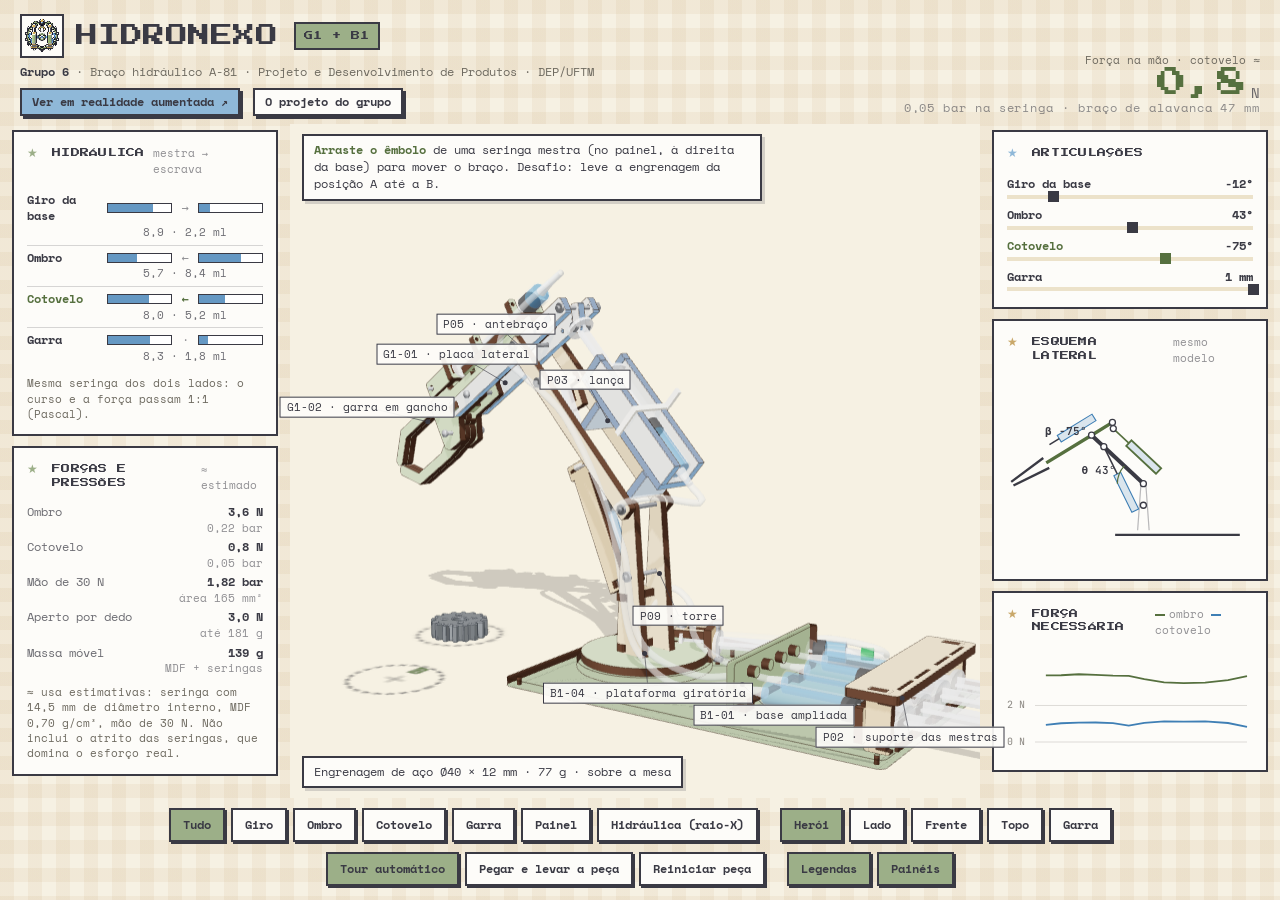
==== commit 4431aca5: "Add files via upload" ====
--- a/index.html
+++ b/index.html
@@ -3,13 +3,15 @@
 <head>
 <meta charset="utf-8">
 <meta name="viewport" content="width=device-width,initial-scale=1,viewport-fit=cover">
-<title>Braço hidráulico A-81 · garra G1 + base B1 · simulador</title>
-<meta name="description" content="Simulador 3D do braço hidráulico A-81 com a garra G1 e a base B1 do grupo: arraste as seringas, veja a água, as forças e as pressões, e leve a engrenagem da posição A até a B. Projeto e Desenvolvimento de Produtos, DEP/UFTM.">
-<meta name="theme-color" content="#efece6">
-<link rel="icon" href="data:image/svg+xml,%3Csvg xmlns='http://www.w3.org/2000/svg' viewBox='0 0 100 100'%3E%3Ctext y='.9em' font-size='90'%3E%F0%9F%A6%BE%3C/text%3E%3C/svg%3E">
+<title>Hidronexo · braço hidráulico A-81 · simulador</title>
+<meta name="description" content="Hidronexo: simulador 3D do braço hidráulico A-81 com a garra G1 e a base B1 do grupo: arraste as seringas, veja a água, as forças e as pressões, e leve a engrenagem da posição A até a B. Projeto e Desenvolvimento de Produtos, DEP/UFTM.">
+<meta name="theme-color" content="#f6f1e3">
+<link rel="icon" type="image/png" href="favicon.png">
+<link rel="apple-touch-icon" href="apple-touch-icon.png">
+<link rel="stylesheet" href="hidronexo.css">
 <meta property="og:type" content="website">
 <meta property="og:locale" content="pt_BR">
-<meta property="og:title" content="Braço hidráulico A-81 · garra G1 + base B1">
+<meta property="og:title" content="Hidronexo · braço hidráulico A-81 com garra G1 e base B1">
 <meta property="og:description" content="Arraste as seringas, veja a hidráulica funcionando e leve a engrenagem de A até B.">
 <meta property="og:image" content="preview.png">
 <meta property="og:image:width" content="1200">
@@ -280,6 +282,76 @@
 <style>
 .g1b1{display:inline-block;font-size:.5em;vertical-align:middle;margin-left:.4em;padding:.15em .55em;border-radius:99px;background:#f0bd74;color:#3a2716;font-weight:600;letter-spacing:0}
 .link-ra.link-proj{margin-left:.5em}
+</style>
+<style id="tema-hidronexo">
+/* ===== Hidronexo: verde, bege e azul ===== */
+:root, :root[data-theme='light'] {
+  --bg: #f6f1e3; --fg: #3a3a44;
+  --dim: rgba(58, 58, 68, 0.74); --mute: rgba(58, 58, 68, 0.56);
+  --faint: rgba(58, 58, 68, 0.14); --line: rgba(58, 58, 68, 0.2);
+  --panel: #fdfcf9; --accent: #56703f; --agua: #3f7fb5;
+}
+html, body { background-color: var(--hx-bege);
+  background-image: linear-gradient(90deg, rgba(196,160,105,.1) 50%, transparent 50%), linear-gradient(rgba(196,160,105,.1) 50%, transparent 50%);
+  background-size: 28px 28px; }
+#app { font-family: var(--hx-mono); font-size: 12px; }
+.principal .num, .principal .sub, .hid-linha .seta, .hid-linha .ml, .forcas dd, .junta .val, .rotulo, .status { font-family: var(--hx-mono); }
+
+.cab { padding: 14px 20px 8px; }
+.titulo h1 { display: flex; align-items: center; gap: 12px; font-family: var(--hx-pixel); font-weight: 400; font-size: 22px; letter-spacing: .02em; text-transform: uppercase; color: var(--hx-tinta); }
+.titulo h1 .hx-logo { width: 44px; height: 44px; flex: none; background: var(--hx-cartao); border: 2px solid var(--hx-tinta); padding: 2px; }
+.g1b1 { font-family: var(--hx-pixel); font-size: 9px; letter-spacing: .04em; text-transform: none; padding: 6px 8px; margin-left: 4px;
+  border-radius: 0; background: var(--hx-verde); color: var(--hx-tinta); border: 2px solid var(--hx-tinta); font-weight: 400; }
+.titulo p { margin-top: 6px; color: var(--hx-suave); font-size: 11.5px; }
+.titulo p b { color: var(--hx-tinta); }
+
+.link-ra { margin-top: 8px; border-radius: 0; border: 2px solid var(--hx-tinta); background: var(--hx-azul); color: var(--hx-tinta);
+  font-family: var(--hx-mono); font-weight: 700; font-size: 11.5px; padding: 4px 10px; box-shadow: 3px 3px 0 var(--hx-tinta); }
+.link-ra:hover { background: var(--hx-azul-cl); color: var(--hx-tinta); }
+.link-ra.link-proj { background: var(--hx-cartao); }
+.link-ra.link-proj:hover { background: var(--hx-verde-cl); }
+.link-ra:active { transform: translate(2px, 2px); box-shadow: 1px 1px 0 var(--hx-tinta); }
+
+.principal .rot { font-size: 11px; color: var(--hx-suave); }
+.principal .num b { font-family: var(--hx-pixel); font-weight: 400; font-size: 30px; color: var(--hx-verde-esc); }
+.principal .num i { font-size: 14px; }
+
+.cartao { background: var(--hx-cartao); border: 2px solid var(--hx-tinta); border-radius: 0; padding: 12px 13px; }
+.cartao h2 { font-family: var(--hx-pixel); font-weight: 400; font-size: 9px; line-height: 1.5; letter-spacing: .03em; align-items: baseline; justify-content: flex-start; margin-bottom: 10px; }
+.cartao h2::before { content: '\2605'; font-family: system-ui, sans-serif; color: var(--hx-verde); margin-right: 6px; font-size: 12px; }
+.lado-dir .cartao h2::before { color: var(--hx-azul); }
+.lado-dir .cartao + .cartao h2::before { color: var(--hx-ouro); }
+.cartao h2 small { font-family: var(--hx-mono); font-size: 10.5px; margin-left: auto; }
+.nota { color: var(--hx-suave); }
+
+.hid-linha .ser { border: 1.5px solid var(--hx-tinta); border-radius: 0; background: #fff; height: 10px; }
+.hid-linha .agua { background: var(--hx-azul-esc); opacity: .8; }
+.hid-linha .nome, .junta .nome { font-weight: 700; }
+.junta .faixa { height: 4px; border-radius: 0; background: var(--hx-bege-3); }
+.junta .faixa i { border-radius: 0; width: 11px; height: 11px; margin-left: -5.5px; top: -3.5px; background: var(--hx-tinta); }
+.junta.ativa .faixa i { background: var(--hx-verde-esc); }
+.hid-linha.ativa .nome, .junta.ativa .nome { color: var(--hx-verde-esc); }
+
+.dica, .status { background: var(--hx-cartao); border: 2px solid var(--hx-tinta); border-radius: 0; box-shadow: 3px 3px 0 rgba(58,58,68,.18); }
+.dica b { color: var(--hx-verde-esc); }
+.status.ok { border-color: var(--hx-verde-esc); color: var(--hx-verde-esc); background: var(--hx-verde-cl); }
+.rotulo { border-radius: 0; background: rgba(253,252,249,.92); border: 1px solid var(--hx-tinta); font-size: 10.5px; }
+.linhas line { stroke: rgba(58,58,68,.6); }
+
+.barra { padding: 10px 12px 14px; gap: 10px 22px; }
+.grupo-bt { gap: 6px; }
+.barra button { font-family: var(--hx-mono); font-weight: 700; font-size: 12px; min-height: 34px; border-radius: 0;
+  border: 2px solid var(--hx-tinta); background: var(--hx-cartao); color: var(--hx-tinta); box-shadow: 2px 2px 0 var(--hx-tinta); }
+.barra button:hover { border-color: var(--hx-tinta); background: var(--hx-verde-cl); }
+.barra button:active { transform: translate(2px, 2px); box-shadow: none; }
+.barra button[aria-pressed='true'] { background: var(--hx-verde); border-color: var(--hx-tinta); color: var(--hx-tinta); }
+.barra button:focus-visible, .link-ra:focus-visible { outline: 3px solid var(--hx-azul-esc); outline-offset: 2px; }
+.carregando { font-family: var(--hx-pixel); font-size: 11px; line-height: 1.8; text-align: center; padding: 20px; color: var(--hx-tinta); }
+@media (max-width: 860px) {
+  .link-ra.link-proj { margin-left: 0; }
+  .titulo h1 { font-size: 17px; } .titulo h1 .hx-logo { width: 36px; height: 36px; }
+  .principal .num b { font-size: 24px; }
+}
 </style>
 </head>
 <body>
@@ -4503,12 +4575,12 @@
 
 	}
 
-}`,My=class{constructor(){this.texture=null,this.mesh=null,this.depthNear=0,this.depthFar=0}init(e,t){if(this.texture===null){let r=new tu(e.texture);(e.depthNear!==t.depthNear||e.depthFar!==t.depthFar)&&(this.depthNear=e.depthNear,this.depthFar=e.depthFar),this.texture=r}}getMesh(e){if(this.texture!==null&&this.mesh===null){let t=e.cameras[0].viewport,r=new zr({vertexShader:yy,fragmentShader:Sy,uniforms:{depthColor:{value:this.texture},depthWidth:{value:t.z},depthHeight:{value:t.w}}});this.mesh=new gt(new Rs(20,20),r)}return this.mesh}reset(){this.texture=null,this.mesh=null}getDepthTexture(){return this.texture}},by=class extends pi{constructor(e,t){super();let r=this,i=null,a=1,n=null,s="local-floor",o=1,l=null,h=null,c=null,d=null,u=null,p=null,g=typeof XRWebGLBinding<"u",_=new My,m={},f=t.getContextAttributes(),A=null,T=null,x=[],b=[],w=new le,R=null,v=null,M=new Yt;M.viewport=new mt;let B=new Yt;B.viewport=new mt;let L=[M,B],O=new yg,q=null,I=null;this.cameraAutoUpdate=!0,this.enabled=!1,this.isPresenting=!1,this.getController=function(Y){let re=x[Y];return re===void 0&&(re=new hl,x[Y]=re),re.getTargetRaySpace()},this.getControllerGrip=function(Y){let re=x[Y];return re===void 0&&(re=new hl,x[Y]=re),re.getGripSpace()},this.getHand=function(Y){let re=x[Y];return re===void 0&&(re=new hl,x[Y]=re),re.getHandSpace()};function z(Y){let re=b.indexOf(Y.inputSource);if(re===-1)return;let ne=x[re];ne!==void 0&&(ne.update(Y.inputSource,Y.frame,l||n),ne.dispatchEvent({type:Y.type,data:Y.inputSource}))}function K(){i.removeEventListener("select",z),i.removeEventListener("selectstart",z),i.removeEventListener("selectend",z),i.removeEventListener("squeeze",z),i.removeEventListener("squeezestart",z),i.removeEventListener("squeezeend",z),i.removeEventListener("end",K),i.removeEventListener("inputsourceschange",k);for(let Y=0;Y<x.length;Y++){let re=b[Y];re!==null&&(b[Y]=null,x[Y].disconnect(re))}q=null,I=null,_.reset();for(let Y in m)delete m[Y];if(e.setRenderTarget(A),u=null,d=null,c=null,i=null,T=null,ke.stop(),r.isPresenting=!1,e.setPixelRatio(R),e.setSize(w.width,w.height,!1),v!==null){let Y=v.camera;Y.fov=v.fov,Y.zoom=v.zoom,Y.updateProjectionMatrix(),v=null}r.dispatchEvent({type:"sessionend"})}this.setFramebufferScaleFactor=function(Y){a=Y,r.isPresenting===!0&&Le("WebXRManager: Cannot change framebuffer scale while presenting.")},this.setReferenceSpaceType=function(Y){s=Y,r.isPresenting===!0&&Le("WebXRManager: Cannot change reference space type while presenting.")},this.getReferenceSpace=function(){return l||n},this.setReferenceSpace=function(Y){l=Y},this.getBaseLayer=function(){return d!==null?d:u},this.getBinding=function(){return c===null&&g&&(c=new XRWebGLBinding(i,t)),c},this.getFrame=function(){return p},this.getSession=function(){return i},this.setSession=async function(Y){if(i=Y,i!==null){if(A=e.getRenderTarget(),i.addEventListener("select",z),i.addEventListener("selectstart",z),i.addEventListener("selectend",z),i.addEventListener("squeeze",z),i.addEventListener("squeezestart",z),i.addEventListener("squeezeend",z),i.addEventListener("end",K),i.addEventListener("inputsourceschange",k),f.xrCompatible!==!0&&await t.makeXRCompatible(),R=e.getPixelRatio(),e.getSize(w),g&&"createProjectionLayer"in XRWebGLBinding.prototype){let re=null,ne=null,Pe=null;f.depth&&(Pe=f.stencil?t.DEPTH24_STENCIL8:t.DEPTH_COMPONENT24,re=f.stencil?wi:Zr,ne=f.stencil?ja:Dr);let Fe={colorFormat:t.RGBA8,depthFormat:Pe,scaleFactor:a};c=this.getBinding(),d=c.createProjectionLayer(Fe),i.updateRenderState({layers:[d]}),e.setPixelRatio(1),e.setSize(d.textureWidth,d.textureHeight,!1),T=new xr(d.textureWidth,d.textureHeight,{format:lr,type:$t,depthTexture:new on(d.textureWidth,d.textureHeight,ne,void 0,void 0,void 0,void 0,void 0,void 0,re),stencilBuffer:f.stencil,colorSpace:e.outputColorSpace,samples:f.antialias?4:0,resolveDepthBuffer:d.ignoreDepthValues===!1,resolveStencilBuffer:d.ignoreDepthValues===!1,storeMultisampledDepthBuffer:d.ignoreDepthValues===!1,storeMultisampledStencilBuffer:d.ignoreDepthValues===!1})}else{let re={antialias:f.antialias,alpha:!0,depth:f.depth,stencil:f.stencil,framebufferScaleFactor:a};u=new XRWebGLLayer(i,t,re),i.updateRenderState({baseLayer:u}),e.setPixelRatio(1),e.setSize(u.framebufferWidth,u.framebufferHeight,!1),T=new xr(u.framebufferWidth,u.framebufferHeight,{format:lr,type:$t,colorSpace:e.outputColorSpace,stencilBuffer:f.stencil,resolveDepthBuffer:u.ignoreDepthValues===!1,resolveStencilBuffer:u.ignoreDepthValues===!1,storeMultisampledDepthBuffer:u.ignoreDepthValues===!1,storeMultisampledStencilBuffer:u.ignoreDepthValues===!1})}T.isXRRenderTarget=!0,this.setFoveation(o),l=null,n=await i.requestReferenceSpace(s),ke.setContext(i),ke.start(),r.isPresenting=!0,r.dispatchEvent({type:"sessionstart"})}},this.getEnvironmentBlendMode=function(){if(i!==null)return i.environmentBlendMode},this.getDepthTexture=function(){return _.getDepthTexture()};function k(Y){for(let re=0;re<Y.removed.length;re++){let ne=Y.removed[re],Pe=b.indexOf(ne);Pe>=0&&(b[Pe]=null,x[Pe].disconnect(ne))}for(let re=0;re<Y.added.length;re++){let ne=Y.added[re],Pe=b.indexOf(ne);if(Pe===-1){for(let de=0;de<x.length;de++)if(de>=b.length){b.push(ne),Pe=de;break}else if(b[de]===null){b[de]=ne,Pe=de;break}if(Pe===-1)break}let Fe=x[Pe];Fe&&Fe.connect(ne)}}let ae=new C,X=new C;function j(Y,re,ne){ae.setFromMatrixPosition(re.matrixWorld),X.setFromMatrixPosition(ne.matrixWorld);let Pe=ae.distanceTo(X),Fe=re.projectionMatrix.elements,de=ne.projectionMatrix.elements,xe=Fe[14]/(Fe[10]-1),J=Fe[14]/(Fe[10]+1),Z=(Fe[9]+1)/Fe[5],te=(Fe[9]-1)/Fe[5],me=(Fe[8]-1)/Fe[0],ge=(de[8]+1)/de[0],ye=xe*me,Te=xe*ge,Ve=Pe/(-me+ge),We=Ve*-me;if(re.matrixWorld.decompose(Y.position,Y.quaternion,Y.scale),Y.translateX(We),Y.translateZ(Ve),Y.matrixWorld.compose(Y.position,Y.quaternion,Y.scale),Y.matrixWorldInverse.copy(Y.matrixWorld).invert(),Fe[10]===-1)Y.projectionMatrix.copy(re.projectionMatrix),Y.projectionMatrixInverse.copy(re.projectionMatrixInverse);else{let P=xe+Ve,st=J+Ve,et=ye-We,Je=Te+(Pe-We),E=Z*J/st*P,y=te*J/st*P;Y.projectionMatrix.makePerspective(et,Je,E,y,P,st),Y.projectionMatrixInverse.copy(Y.projectionMatrix).invert()}}function $(Y,re){re===null?Y.matrixWorld.copy(Y.matrix):Y.matrixWorld.multiplyMatrices(re.matrixWorld,Y.matrix),Y.matrixWorldInverse.copy(Y.matrixWorld).invert()}this.updateCamera=function(Y){if(i===null)return;let re=Y.near,ne=Y.far;_.texture!==null&&(_.depthNear>0&&(re=_.depthNear),_.depthFar>0&&(ne=_.depthFar)),O.near=B.near=M.near=re,O.far=B.far=M.far=ne,(q!==O.near||I!==O.far)&&(i.updateRenderState({depthNear:O.near,depthFar:O.far}),q=O.near,I=O.far),O.layers.mask=Y.layers.mask|6,M.layers.mask=O.layers.mask&-5,B.layers.mask=O.layers.mask&-3;let Pe=Y.parent,Fe=O.cameras;$(O,Pe);for(let de=0;de<Fe.length;de++)$(Fe[de],Pe);Fe.length===2?j(O,M,B):O.projectionMatrix.copy(M.projectionMatrix),v===null&&Y.isPerspectiveCamera&&(v={camera:Y,fov:Y.fov,zoom:Y.zoom}),Oe(Y,O,Pe)};function Oe(Y,re,ne){ne===null?Y.matrix.copy(re.matrixWorld):(Y.matrix.copy(ne.matrixWorld),Y.matrix.invert(),Y.matrix.multiply(re.matrixWorld)),Y.matrix.decompose(Y.position,Y.quaternion,Y.scale),Y.updateMatrixWorld(!0),Y.projectionMatrix.copy(re.projectionMatrix),Y.projectionMatrixInverse.copy(re.projectionMatrixInverse),Y.isPerspectiveCamera&&(Y.fov=ea*2*Math.atan(1/Y.projectionMatrix.elements[5]),Y.zoom=1)}this.getCamera=function(){return O},this.getFoveation=function(){if(!(d===null&&u===null))return o},this.setFoveation=function(Y){o=Y,d!==null&&(d.fixedFoveation=Y),u!==null&&u.fixedFoveation!==void 0&&(u.fixedFoveation=Y)},this.hasDepthSensing=function(){return _.texture!==null},this.getDepthSensingMesh=function(){return _.getMesh(O)},this.getCameraTexture=function(Y){return m[Y]};let Ee=null;function it(Y,re){if(h=re.getViewerPose(l||n),p=re,h!==null){let ne=h.views;u!==null&&(e.setRenderTargetFramebuffer(T,u.framebuffer),e.setRenderTarget(T));let Pe=!1;ne.length!==O.cameras.length&&(O.cameras.length=0,Pe=!0);for(let de=0;de<ne.length;de++){let xe=ne[de],J=null;if(u!==null)J=u.getViewport(xe);else{let te=c.getViewSubImage(d,xe);J=te.viewport,de===0&&(e.setRenderTargetTextures(T,te.colorTexture,te.depthStencilTexture),e.setRenderTarget(T))}let Z=L[de];Z===void 0&&(Z=new Yt,Z.layers.enable(de),Z.viewport=new mt,L[de]=Z),Z.matrix.fromArray(xe.transform.matrix),Z.matrix.decompose(Z.position,Z.quaternion,Z.scale),Z.projectionMatrix.fromArray(xe.projectionMatrix),Z.projectionMatrixInverse.copy(Z.projectionMatrix).invert(),Z.viewport.set(J.x,J.y,J.width,J.height),de===0&&(O.matrix.copy(Z.matrix),O.matrix.decompose(O.position,O.quaternion,O.scale)),Pe===!0&&O.cameras.push(Z)}let Fe=i.enabledFeatures;if(Fe&&Fe.includes("depth-sensing")&&i.depthUsage=="gpu-optimized"&&g){c=r.getBinding();let de=c.getDepthInformation(ne[0]);de&&de.isValid&&de.texture&&_.init(de,i.renderState)}if(Fe&&Fe.includes("camera-access")&&g){e.state.unbindTexture(),c=r.getBinding();for(let de=0;de<ne.length;de++){let xe=ne[de].camera;if(xe){let J=m[xe];J||(J=new tu,m[xe]=J);let Z=c.getCameraImage(xe);J.sourceTexture=Z}}}}for(let ne=0;ne<x.length;ne++){let Pe=b[ne],Fe=x[ne];Pe!==null&&Fe!==void 0&&Fe.update(Pe,re,l||n)}Ee&&Ee(Y,re),re.detectedPlanes&&r.dispatchEvent({type:"planesdetected",data:re}),p=null}let ke=new zu;ke.setAnimationLoop(it),this.setAnimationLoop=function(Y){Ee=Y},this.dispose=function(){}}},Ey=new Ye,pd=new je;pd.set(-1,0,0,0,1,0,0,0,1);function Ty(e,t){function r(m,f){m.matrixAutoUpdate===!0&&m.updateMatrix(),f.value.copy(m.matrix)}function i(m,f){f.color.getRGB(m.fogColor.value,Su(e)),f.isFog?(m.fogNear.value=f.near,m.fogFar.value=f.far):f.isFogExp2&&(m.fogDensity.value=f.density)}function a(m,f,A,T,x){f.isNodeMaterial?f.uniformsNeedUpdate=!1:f.isMeshBasicMaterial?n(m,f):f.isMeshLambertMaterial?(n(m,f),f.envMap&&(m.envMapIntensity.value=f.envMapIntensity)):f.isMeshToonMaterial?(n(m,f),d(m,f)):f.isMeshPhongMaterial?(n(m,f),c(m,f),f.envMap&&(m.envMapIntensity.value=f.envMapIntensity)):f.isMeshStandardMaterial?(n(m,f),u(m,f),f.isMeshPhysicalMaterial&&p(m,f,x)):f.isMeshMatcapMaterial?(n(m,f),g(m,f)):f.isMeshDepthMaterial?n(m,f):f.isMeshDistanceMaterial?(n(m,f),_(m,f)):f.isMeshNormalMaterial?n(m,f):f.isLineBasicMaterial?(s(m,f),f.isLineDashedMaterial&&o(m,f)):f.isPointsMaterial?l(m,f,A,T):f.isSpriteMaterial?h(m,f):f.isShadowMaterial?(m.color.value.copy(f.color),m.opacity.value=f.opacity):f.isShaderMaterial&&(f.uniformsNeedUpdate=!1)}function n(m,f){m.opacity.value=f.opacity,f.color&&m.diffuse.value.copy(f.color),f.emissive&&m.emissive.value.copy(f.emissive).multiplyScalar(f.emissiveIntensity),f.map&&(m.map.value=f.map,r(f.map,m.mapTransform)),f.alphaMap&&(m.alphaMap.value=f.alphaMap,r(f.alphaMap,m.alphaMapTransform)),f.bumpMap&&(m.bumpMap.value=f.bumpMap,r(f.bumpMap,m.bumpMapTransform),m.bumpScale.value=f.bumpScale,f.side===Wt&&(m.bumpScale.value*=-1)),f.normalMap&&(m.normalMap.value=f.normalMap,r(f.normalMap,m.normalMapTransform),m.normalScale.value.copy(f.normalScale),f.side===Wt&&m.normalScale.value.negate()),f.displacementMap&&(m.displacementMap.value=f.displacementMap,r(f.displacementMap,m.displacementMapTransform),m.displacementScale.value=f.displacementScale,m.displacementBias.value=f.displacementBias),f.emissiveMap&&(m.emissiveMap.value=f.emissiveMap,r(f.emissiveMap,m.emissiveMapTransform)),f.specularMap&&(m.specularMap.value=f.specularMap,r(f.specularMap,m.specularMapTransform)),f.alphaTest>0&&(m.alphaTest.value=f.alphaTest);let A=t.get(f),T=A.envMap,x=A.envMapRotation;T&&(m.envMap.value=T,m.envMapRotation.value.setFromMatrix4(Ey.makeRotationFromEuler(x)).transpose(),T.isCubeTexture&&T.isRenderTargetTexture===!1&&m.envMapRotation.value.premultiply(pd),m.reflectivity.value=f.reflectivity,m.ior.value=f.ior,m.refractionRatio.value=f.refractionRatio),f.lightMap&&(m.lightMap.value=f.lightMap,m.lightMapIntensity.value=f.lightMapIntensity,r(f.lightMap,m.lightMapTransform)),f.aoMap&&(m.aoMap.value=f.aoMap,m.aoMapIntensity.value=f.aoMapIntensity,r(f.aoMap,m.aoMapTransform))}function s(m,f){m.diffuse.value.copy(f.color),m.opacity.value=f.opacity,f.map&&(m.map.value=f.map,r(f.map,m.mapTransform))}function o(m,f){m.dashSize.value=f.dashSize,m.totalSize.value=f.dashSize+f.gapSize,m.scale.value=f.scale}function l(m,f,A,T){m.diffuse.value.copy(f.color),m.opacity.value=f.opacity,m.size.value=f.size*A,m.scale.value=T*.5,f.map&&(m.map.value=f.map,r(f.map,m.uvTransform)),f.alphaMap&&(m.alphaMap.value=f.alphaMap,r(f.alphaMap,m.alphaMapTransform)),f.alphaTest>0&&(m.alphaTest.value=f.alphaTest)}function h(m,f){m.diffuse.value.copy(f.color),m.opacity.value=f.opacity,m.rotation.value=f.rotation,f.map&&(m.map.value=f.map,r(f.map,m.mapTransform)),f.alphaMap&&(m.alphaMap.value=f.alphaMap,r(f.alphaMap,m.alphaMapTransform)),f.alphaTest>0&&(m.alphaTest.value=f.alphaTest)}function c(m,f){m.specular.value.copy(f.specular),m.shininess.value=Math.max(f.shininess,1e-4)}function d(m,f){f.gradientMap&&(m.gradientMap.value=f.gradientMap)}function u(m,f){m.metalness.value=f.metalness,f.metalnessMap&&(m.metalnessMap.value=f.metalnessMap,r(f.metalnessMap,m.metalnessMapTransform)),m.roughness.value=f.roughness,f.roughnessMap&&(m.roughnessMap.value=f.roughnessMap,r(f.roughnessMap,m.roughnessMapTransform)),f.envMap&&(m.envMapIntensity.value=f.envMapIntensity)}function p(m,f,A){m.ior.value=f.ior,f.sheen>0&&(m.sheenColor.value.copy(f.sheenColor).multiplyScalar(f.sheen),m.sheenRoughness.value=f.sheenRoughness,f.sheenColorMap&&(m.sheenColorMap.value=f.sheenColorMap,r(f.sheenColorMap,m.sheenColorMapTransform)),f.sheenRoughnessMap&&(m.sheenRoughnessMap.value=f.sheenRoughnessMap,r(f.sheenRoughnessMap,m.sheenRoughnessMapTransform))),f.clearcoat>0&&(m.clearcoat.value=f.clearcoat,m.clearcoatRoughness.value=f.clearcoatRoughness,f.clearcoatMap&&(m.clearcoatMap.value=f.clearcoatMap,r(f.clearcoatMap,m.clearcoatMapTransform)),f.clearcoatRoughnessMap&&(m.clearcoatRoughnessMap.value=f.clearcoatRoughnessMap,r(f.clearcoatRoughnessMap,m.clearcoatRoughnessMapTransform)),f.clearcoatNormalMap&&(m.clearcoatNormalMap.value=f.clearcoatNormalMap,r(f.clearcoatNormalMap,m.clearcoatNormalMapTransform),m.clearcoatNormalScale.value.copy(f.clearcoatNormalScale),f.side===Wt&&m.clearcoatNormalScale.value.negate())),f.dispersion>0&&(m.dispersion.value=f.dispersion),f.retroreflectivity>0&&(m.retroreflectivity.value=f.retroreflectivity),f.iridescence>0&&(m.iridescence.value=f.iridescence,m.iridescenceIOR.value=f.iridescenceIOR,m.iridescenceThicknessMinimum.value=f.iridescenceThicknessRange[0],m.iridescenceThicknessMaximum.value=f.iridescenceThicknessRange[1],f.iridescenceMap&&(m.iridescenceMap.value=f.iridescenceMap,r(f.iridescenceMap,m.iridescenceMapTransform)),f.iridescenceThicknessMap&&(m.iridescenceThicknessMap.value=f.iridescenceThicknessMap,r(f.iridescenceThicknessMap,m.iridescenceThicknessMapTransform))),f.transmission>0&&(m.transmission.value=f.transmission,m.transmissionSamplerMap.value=A.texture,m.transmissionSamplerSize.value.set(A.width,A.height),f.transmissionMap&&(m.transmissionMap.value=f.transmissionMap,r(f.transmissionMap,m.transmissionMapTransform)),m.thickness.value=f.thickness,f.thicknessMap&&(m.thicknessMap.value=f.thicknessMap,r(f.thicknessMap,m.thicknessMapTransform)),m.attenuationDistance.value=f.attenuationDistance,m.attenuationColor.value.copy(f.attenuationColor)),f.anisotropy>0&&(m.anisotropyVector.value.set(f.anisotropy*Math.cos(f.anisotropyRotation),f.anisotropy*Math.sin(f.anisotropyRotation)),f.anisotropyMap&&(m.anisotropyMap.value=f.anisotropyMap,r(f.anisotropyMap,m.anisotropyMapTransform))),m.specularIntensity.value=f.specularIntensity,m.specularColor.value.copy(f.specularColor),f.specularColorMap&&(m.specularColorMap.value=f.specularColorMap,r(f.specularColorMap,m.specularColorMapTransform)),f.specularIntensityMap&&(m.specularIntensityMap.value=f.specularIntensityMap,r(f.specularIntensityMap,m.specularIntensityMapTransform))}function g(m,f){f.matcap&&(m.matcap.value=f.matcap)}function _(m,f){let A=t.get(f).light;m.referencePosition.value.setFromMatrixPosition(A.matrixWorld),m.nearDistance.value=A.shadow.camera.near,m.farDistance.value=A.shadow.camera.far}return{refreshFogUniforms:i,refreshMaterialUniforms:a}}function wy(e,t,r,i){let a={},n={},s=[],o=e.getParameter(e.MAX_UNIFORM_BUFFER_BINDINGS);function l(x,b){let w=b.program;i.uniformBlockBinding(x,w)}function h(x,b){let w=a[x.id];w===void 0&&(m(x),w=c(x),a[x.id]=w,x.addEventListener("dispose",A));let R=b.program;i.updateUBOMapping(x,R);let v=t.render.frame;n[x.id]!==v&&(u(x),n[x.id]=v)}function c(x){let b=d();x.__bindingPointIndex=b;let w=e.createBuffer(),R=x.__size,v=x.usage;return e.bindBuffer(e.UNIFORM_BUFFER,w),e.bufferData(e.UNIFORM_BUFFER,R,v),e.bindBuffer(e.UNIFORM_BUFFER,null),e.bindBufferBase(e.UNIFORM_BUFFER,b,w),w}function d(){for(let x=0;x<o;x++)if(s.indexOf(x)===-1)return s.push(x),x;return Ge("WebGLRenderer: Maximum number of simultaneously usable uniforms groups reached."),0}function u(x){let b=a[x.id],w=x.uniforms,R=x.__cache;e.bindBuffer(e.UNIFORM_BUFFER,b);for(let v=0,M=w.length;v<M;v++){let B=w[v];if(Array.isArray(B))for(let L=0,O=B.length;L<O;L++)p(B[L],v,L,R);else p(B,v,0,R)}e.bindBuffer(e.UNIFORM_BUFFER,null)}function p(x,b,w,R){if(_(x,b,w,R)===!0){let v=x.__offset,M=x.value;if(Array.isArray(M)){let B=0;for(let L=0;L<M.length;L++){let O=M[L],q=f(O);g(O,x.__data,B),typeof O!="number"&&typeof O!="boolean"&&!O.isMatrix3&&!ArrayBuffer.isView(O)&&(B+=q.storage/Float32Array.BYTES_PER_ELEMENT)}}else g(M,x.__data,0);e.bufferSubData(e.UNIFORM_BUFFER,v,x.__data)}}function g(x,b,w){typeof x=="number"||typeof x=="boolean"?b[0]=x:x.isMatrix3?(b[0]=x.elements[0],b[1]=x.elements[1],b[2]=x.elements[2],b[3]=0,b[4]=x.elements[3],b[5]=x.elements[4],b[6]=x.elements[5],b[7]=0,b[8]=x.elements[6],b[9]=x.elements[7],b[10]=x.elements[8],b[11]=0):ArrayBuffer.isView(x)?b.set(new x.constructor(x.buffer,x.byteOffset,b.length)):x.toArray(b,w)}function _(x,b,w,R){let v=x.value,M=b+"_"+w;if(R[M]===void 0)return typeof v=="number"||typeof v=="boolean"?R[M]=v:ArrayBuffer.isView(v)?R[M]=v.slice():R[M]=v.clone(),!0;{let B=R[M];if(typeof v=="number"||typeof v=="boolean"){if(B!==v)return R[M]=v,!0}else{if(ArrayBuffer.isView(v))return!0;if(B.equals(v)===!1)return B.copy(v),!0}}return!1}function m(x){let b=x.uniforms,w=0,R=16;for(let M=0,B=b.length;M<B;M++){let L=Array.isArray(b[M])?b[M]:[b[M]];for(let O=0,q=L.length;O<q;O++){let I=L[O],z=Array.isArray(I.value)?I.value:[I.value];for(let K=0,k=z.length;K<k;K++){let ae=z[K],X=f(ae),j=w%R,$=j%X.boundary,Oe=j+$;w+=$,Oe!==0&&R-Oe<X.storage&&(w+=R-Oe),I.__data=new Float32Array(X.storage/Float32Array.BYTES_PER_ELEMENT),I.__offset=w,w+=X.storage}}}let v=w%R;return v>0&&(w+=R-v),x.__size=w,x.__cache={},this}function f(x){let b={boundary:0,storage:0};return typeof x=="number"||typeof x=="boolean"?(b.boundary=4,b.storage=4):x.isVector2?(b.boundary=8,b.storage=8):x.isVector3||x.isColor?(b.boundary=16,b.storage=12):x.isVector4?(b.boundary=16,b.storage=16):x.isMatrix3?(b.boundary=48,b.storage=48):x.isMatrix4?(b.boundary=64,b.storage=64):x.isTexture?Le("WebGLRenderer: Texture samplers can not be part of an uniforms group."):ArrayBuffer.isView(x)?(b.boundary=16,b.storage=x.byteLength):Le("WebGLRenderer: Unsupported uniform value type.",x),b}function A(x){let b=x.target;b.removeEventListener("dispose",A);let w=s.indexOf(b.__bindingPointIndex);s.splice(w,1),e.deleteBuffer(a[b.id]),delete a[b.id],delete n[b.id]}function T(){for(let x in a)e.deleteBuffer(a[x]);s=[],a={},n={}}return{bind:l,update:h,dispose:T}}var Ay=new Uint16Array([12469,15057,12620,14925,13266,14620,13807,14376,14323,13990,14545,13625,14713,13328,14840,12882,14931,12528,14996,12233,15039,11829,15066,11525,15080,11295,15085,10976,15082,10705,15073,10495,13880,14564,13898,14542,13977,14430,14158,14124,14393,13732,14556,13410,14702,12996,14814,12596,14891,12291,14937,11834,14957,11489,14958,11194,14943,10803,14921,10506,14893,10278,14858,9960,14484,14039,14487,14025,14499,13941,14524,13740,14574,13468,14654,13106,14743,12678,14818,12344,14867,11893,14889,11509,14893,11180,14881,10751,14852,10428,14812,10128,14765,9754,14712,9466,14764,13480,14764,13475,14766,13440,14766,13347,14769,13070,14786,12713,14816,12387,14844,11957,14860,11549,14868,11215,14855,10751,14825,10403,14782,10044,14729,9651,14666,9352,14599,9029,14967,12835,14966,12831,14963,12804,14954,12723,14936,12564,14917,12347,14900,11958,14886,11569,14878,11247,14859,10765,14828,10401,14784,10011,14727,9600,14660,9289,14586,8893,14508,8533,15111,12234,15110,12234,15104,12216,15092,12156,15067,12010,15028,11776,14981,11500,14942,11205,14902,10752,14861,10393,14812,9991,14752,9570,14682,9252,14603,8808,14519,8445,14431,8145,15209,11449,15208,11451,15202,11451,15190,11438,15163,11384,15117,11274,15055,10979,14994,10648,14932,10343,14871,9936,14803,9532,14729,9218,14645,8742,14556,8381,14461,8020,14365,7603,15273,10603,15272,10607,15267,10619,15256,10631,15231,10614,15182,10535,15118,10389,15042,10167,14963,9787,14883,9447,14800,9115,14710,8665,14615,8318,14514,7911,14411,7507,14279,7198,15314,9675,15313,9683,15309,9712,15298,9759,15277,9797,15229,9773,15166,9668,15084,9487,14995,9274,14898,8910,14800,8539,14697,8234,14590,7790,14479,7409,14367,7067,14178,6621,15337,8619,15337,8631,15333,8677,15325,8769,15305,8871,15264,8940,15202,8909,15119,8775,15022,8565,14916,8328,14804,8009,14688,7614,14569,7287,14448,6888,14321,6483,14088,6171,15350,7402,15350,7419,15347,7480,15340,7613,15322,7804,15287,7973,15229,8057,15148,8012,15046,7846,14933,7611,14810,7357,14682,7069,14552,6656,14421,6316,14251,5948,14007,5528,15356,5942,15356,5977,15353,6119,15348,6294,15332,6551,15302,6824,15249,7044,15171,7122,15070,7050,14949,6861,14818,6611,14679,6349,14538,6067,14398,5651,14189,5311,13935,4958,15359,4123,15359,4153,15356,4296,15353,4646,15338,5160,15311,5508,15263,5829,15188,6042,15088,6094,14966,6001,14826,5796,14678,5543,14527,5287,14377,4985,14133,4586,13869,4257,15360,1563,15360,1642,15358,2076,15354,2636,15341,3350,15317,4019,15273,4429,15203,4732,15105,4911,14981,4932,14836,4818,14679,4621,14517,4386,14359,4156,14083,3795,13808,3437,15360,122,15360,137,15358,285,15355,636,15344,1274,15322,2177,15281,2765,15215,3223,15120,3451,14995,3569,14846,3567,14681,3466,14511,3305,14344,3121,14037,2800,13753,2467,15360,0,15360,1,15359,21,15355,89,15346,253,15325,479,15287,796,15225,1148,15133,1492,15008,1749,14856,1882,14685,1886,14506,1783,14324,1608,13996,1398,13702,1183]),kr=null;function Ry(){return kr===null&&(kr=new wl(Ay,16,16,Ai,Nr),kr.name="DFG_LUT",kr.minFilter=Lt,kr.magFilter=Lt,kr.wrapS=Ir,kr.wrapT=Ir,kr.generateMipmaps=!1,kr.needsUpdate=!0),kr}var Cy=class{constructor(e={}){let{canvas:t=hf(),context:r=null,depth:i=!0,stencil:a=!1,alpha:n=!1,antialias:s=!1,premultipliedAlpha:o=!0,preserveDrawingBuffer:l=!1,powerPreference:h="default",failIfMajorPerformanceCaveat:c=!1,reversedDepthBuffer:d=!1,outputBufferType:u=$t}=e;this.isWebGLRenderer=!0;let p;if(r!==null){if(typeof WebGLRenderingContext<"u"&&r instanceof WebGLRenderingContext)throw new Error("THREE.WebGLRenderer: WebGL 1 is not supported since r163.");p=r.getContextAttributes().alpha}else p=n;let g=u,_=new Set([xo,vo,_o]),m=new Set([$t,Dr,Xa,ja,fo,mo]),f=new Uint32Array(4),A=new Int32Array(4),T=new C,x=null,b=null,w=[],R=[],v=null;this.domElement=t,this.debug={checkShaderErrors:!0,diagnostics:{keywords:!1},onShaderError:null},this.autoClear=!0,this.autoClearColor=!0,this.autoClearDepth=!0,this.autoClearStencil=!0,this.sortObjects=!0,this.clippingPlanes=[],this.localClippingEnabled=!1,this.toneMapping=Lr,this.toneMappingExposure=1,this.transmissionResolutionScale=1;let M=this,B=!1,L=null,O=null,q=null,I=null;this._outputColorSpace=It;let z=0,K=0,k=null,ae=-1,X=null,j=new mt,$=new mt,Oe=null,Ee=new Ne(0),it=0,ke=t.width,Y=t.height,re=1,ne=null,Pe=null,Fe=new mt(0,0,ke,Y),de=new mt(0,0,ke,Y),xe=!1,J=new Al,Z=!1,te=!1,me=new Ye,ge=new C,ye=new mt,Te={background:null,fog:null,environment:null,overrideMaterial:null,isScene:!0},Ve=!1;function We(){return k===null?re:1}let P=r;function st(S,N){return t.getContext(S,N)}let et,Je,E,y,D,V,ee,ue,pe,F,he,_e,Ae,oe,De,Ue,Xe,at,U,Q,ie,Me,Re;try{let S={alpha:!0,depth:i,stencil:a,antialias:s,premultipliedAlpha:o,preserveDrawingBuffer:l,powerPreference:h,failIfMajorPerformanceCaveat:c};if("setAttribute"in t&&t.setAttribute("data-engine","three.js r186"),t.addEventListener("webglcontextlost",He,!1),t.addEventListener("webglcontextrestored",Ct,!1),t.addEventListener("webglcontextcreationerror",nt,!1),P===null){let N="webgl2";if(P=st(N,S),P===null)throw st(N)?new Error("THREE.WebGLRenderer: Error creating WebGL context with your selected attributes."):new Error("THREE.WebGLRenderer: Error creating WebGL context.")}se()}catch(S){throw t.removeEventListener("webglcontextlost",He,!1),t.removeEventListener("webglcontextrestored",Ct,!1),t.removeEventListener("webglcontextcreationerror",nt,!1),Ge("WebGLRenderer: "+S.message),S}function se(){et=new Rv(P),et.init(),ie=new xy(P,et),Je=new vv(P,et,e,ie),E=new _y(P,et),Je.reversedDepthBuffer&&d&&E.buffers.depth.setReversed(!0),O=P.createFramebuffer(),q=P.createFramebuffer(),I=P.createFramebuffer(),y=new Lv(P),D=new iy,V=new vy(P,et,E,D,Je,ie,y),ee=new Av(M),ue=new Dg(P),Me=new gv(P,ue),pe=new Cv(P,ue,y,Me),F=new Dv(P,pe,ue,Me,y),at=new Iv(P,Je,V),De=new xv(D),he=new ry(M,ee,et,Je,Me,De),_e=new Ty(M,D),Ae=new ny,oe=new uy(et),Xe=new mv(M,ee,E,F,p,o),Ue=new gy(M,F,Je),Re=new wy(P,y,Je,E),U=new _v(P,et,y),Q=new Pv(P,et,y),y.programs=he.programs,M.capabilities=Je,M.extensions=et,M.properties=D,M.renderLists=Ae,M.shadowMap=Ue,M.state=E,M.info=y}g!==$t&&(v=new Uv(g,t.width,t.height,s,i,a));let Se=new by(M,P);this.xr=Se,this.getContext=function(){return P},this.getContextAttributes=function(){return P.getContextAttributes()},this.forceContextLoss=function(){let S=et.get("WEBGL_lose_context");S&&S.loseContext()},this.forceContextRestore=function(){let S=et.get("WEBGL_lose_context");S&&S.restoreContext()},this.getPixelRatio=function(){return re},this.setPixelRatio=function(S){S!==void 0&&(re=S,this.setSize(ke,Y,!1))},this.getSize=function(S){return S.set(ke,Y)},this.setSize=function(S,N,W=!0){if(Se.isPresenting){Le("WebGLRenderer: Can't change size while VR device is presenting.");return}ke=S,Y=N,t.width=Math.floor(S*re),t.height=Math.floor(N*re),W===!0&&(t.style.width=S+"px",t.style.height=N+"px"),v!==null&&v.setSize(t.width,t.height),this.setViewport(0,0,S,N)},this.getDrawingBufferSize=function(S){return S.set(ke*re,Y*re).floor()},this.setDrawingBufferSize=function(S,N,W){ke=S,Y=N,re=W,t.width=Math.floor(S*W),t.height=Math.floor(N*W),this.setViewport(0,0,S,N)},this.setEffects=function(S){if(g===$t){Ge("WebGLRenderer: setEffects() requires outputBufferType set to HalfFloatType or FloatType.");return}if(S){for(let N=0;N<S.length;N++)if(S[N].isOutputPass===!0){Le("WebGLRenderer: OutputPass is not needed in setEffects(). Tone mapping and color space conversion are applied automatically.");break}}v.setEffects(S||[])},this.getCurrentViewport=function(S){return S.copy(j)},this.getViewport=function(S){return S.copy(Fe)},this.setViewport=function(S,N,W,G){S.isVector4?Fe.set(S.x,S.y,S.z,S.w):Fe.set(S,N,W,G),E.viewport(j.copy(Fe).multiplyScalar(re).round())},this.getScissor=function(S){return S.copy(de)},this.setScissor=function(S,N,W,G){S.isVector4?de.set(S.x,S.y,S.z,S.w):de.set(S,N,W,G),E.scissor($.copy(de).multiplyScalar(re).round())},this.getScissorTest=function(){return xe},this.setScissorTest=function(S){E.setScissorTest(xe=S)},this.setOpaqueSort=function(S){ne=S},this.setTransparentSort=function(S){Pe=S},this.getClearColor=function(S){return S.copy(Xe.getClearColor())},this.setClearColor=function(){Xe.setClearColor(...arguments)},this.getClearAlpha=function(){return Xe.getClearAlpha()},this.setClearAlpha=function(){Xe.setClearAlpha(...arguments)},this.clear=function(S=!0,N=!0,W=!0){let G=0;if(S){let H=!1;if(k!==null){let ce=k.texture.format;H=_.has(ce)}if(H){let ce=k.texture.type,ve=m.has(ce),be=Xe.getClearColor(),we=Xe.getClearAlpha(),ze=be.r,$e=be.g,tt=be.b;ve?(f[0]=ze,f[1]=$e,f[2]=tt,f[3]=we,P.clearBufferuiv(P.COLOR,0,f)):(A[0]=ze,A[1]=$e,A[2]=tt,A[3]=we,P.clearBufferiv(P.COLOR,0,A))}else G|=P.COLOR_BUFFER_BIT}N&&(G|=P.DEPTH_BUFFER_BIT,this.state.buffers.depth.setMask(!0)),W&&(G|=P.STENCIL_BUFFER_BIT,this.state.buffers.stencil.setMask(4294967295)),G!==0&&P.clear(G)},this.clearColor=function(){this.clear(!0,!1,!1)},this.clearDepth=function(){this.clear(!1,!0,!1)},this.clearStencil=function(){this.clear(!1,!1,!0)},this.setNodesHandler=function(S){S.setRenderer(this),L=S},this.dispose=function(){t.removeEventListener("webglcontextlost",He,!1),t.removeEventListener("webglcontextrestored",Ct,!1),t.removeEventListener("webglcontextcreationerror",nt,!1),Xe.dispose(),Ae.dispose(),oe.dispose(),D.dispose(),ee.dispose(),F.dispose(),Me.dispose(),Re.dispose(),he.dispose(),Se.dispose(),Se.removeEventListener("sessionstart",Ih),Se.removeEventListener("sessionend",Dh),bi.stop()};function He(S){S.preventDefault(),jn("WebGLRenderer: Context Lost."),B=!0}function Ct(){jn("WebGLRenderer: Context Restored."),B=!1;let S=y.autoReset,N=Ue.enabled,W=Ue.autoUpdate,G=Ue.needsUpdate,H=Ue.type;se(),y.autoReset=S,Ue.enabled=N,Ue.autoUpdate=W,Ue.needsUpdate=G,Ue.type=H}function nt(S){Ge("WebGLRenderer: A WebGL context could not be created. Reason: ",S.statusMessage)}function Rr(S){let N=S.target;N.removeEventListener("dispose",Rr),jr(N)}function jr(S){xp(S),D.remove(S)}function xp(S){let N=D.get(S).programs;N!==void 0&&(N.forEach(function(W){he.releaseProgram(W)}),S.isShaderMaterial&&he.releaseShaderCache(S))}this.renderBufferDirect=function(S,N,W,G,H,ce){N===null&&(N=Te);let ve=H.isMesh&&H.matrixWorld.determinantAffine()<0,be=Mp(S,N,W,G,H);E.setMaterial(G,ve);let we=W.index,ze=1;if(G.wireframe===!0){if(we=pe.getWireframeAttribute(W),we===void 0)return;ze=2}let $e=W.drawRange,tt=W.attributes.position,Ie=$e.start*ze,ct=($e.start+$e.count)*ze;ce!==null&&(Ie=Math.max(Ie,ce.start*ze),ct=Math.min(ct,(ce.start+ce.count)*ze)),we!==null?(Ie=Math.max(Ie,0),ct=Math.min(ct,we.count)):tt!=null&&(Ie=Math.max(Ie,0),ct=Math.min(ct,tt.count));let wt=ct-Ie;if(wt<0||wt===1/0)return;Me.setup(H,G,be,W,we);let pt,ft=U;if(we!==null&&(pt=ue.get(we),ft=Q,ft.setIndex(pt)),H.isMesh)G.wireframe===!0?(E.setLineWidth(G.wireframeLinewidth*We()),ft.setMode(P.LINES)):ft.setMode(P.TRIANGLES);else if(H.isLine){let Mt=G.linewidth;Mt===void 0&&(Mt=1),E.setLineWidth(Mt*We()),H.isLineSegments?ft.setMode(P.LINES):H.isLineLoop?ft.setMode(P.LINE_LOOP):ft.setMode(P.LINE_STRIP)}else H.isPoints?ft.setMode(P.POINTS):H.isSprite&&ft.setMode(P.TRIANGLES);if(H.isBatchedMesh)if(et.get("WEBGL_multi_draw"))ft.renderMultiDraw(H._multiDrawStarts,H._multiDrawCounts,H._multiDrawCount);else{let Mt=H._multiDrawStarts,Ce=H._multiDrawCounts,Vt=H._multiDrawCount,Ei=we?ue.get(we).bytesPerElement:1,sr=D.get(G).currentProgram.getUniforms();for(let Cr=0;Cr<Vt;Cr++)sr.setValue(P,"_gl_DrawID",Cr),ft.render(Mt[Cr]/Ei,Ce[Cr])}else if(H.isInstancedMesh)ft.renderInstances(Ie,wt,H.count);else if(W.isInstancedBufferGeometry){let Mt=W._maxInstanceCount!==void 0?W._maxInstanceCount:1/0,Ce=Math.min(W.instanceCount,Mt);ft.renderInstances(Ie,wt,Ce)}else ft.render(Ie,wt)};function Lh(S,N,W,G){L!==null&&S.isNodeMaterial&&L.setObject(G,S),Z===!0&&De.setState(S,W,!1),S.transparent===!0&&S.side===Pr&&S.forceSinglePass===!1?(S.side=Wt,S.needsUpdate=!0,Nn(S,N,G),S.side=ui,S.needsUpdate=!0,Nn(S,N,G),S.side=Pr):Nn(S,N,G)}this.compile=function(S,N,W=null){W===null&&(W=S),L!==null&&L.renderStart(S,N,W),b=oe.get(W),b.init(N),R.push(b),W.traverseVisible(function(H){H.isLight&&H.layers.test(N.layers)&&(b.pushLight(H),H.castShadow&&b.pushShadow(H))}),S!==W&&S.traverseVisible(function(H){H.isLight&&H.layers.test(N.layers)&&(b.pushLight(H),H.castShadow&&b.pushShadow(H))}),b.setupLights(),L!==null&&L.updateLights(b.state.lightsArray),te=this.localClippingEnabled,Z=De.init(this.clippingPlanes,te),Z===!0&&De.setGlobalState(this.clippingPlanes,N),L!==null&&Ue.render(b.state.shadowsArray,W,N);let G=new Set;return S.traverse(function(H){if(!(H.isMesh||H.isPoints||H.isLine||H.isSprite))return;let ce=H.material;if(ce)if(Array.isArray(ce))for(let ve=0;ve<ce.length;ve++){let be=ce[ve];Lh(be,W,N,H),G.add(be)}else Lh(ce,W,N,H),G.add(ce)}),b=R.pop(),L!==null&&L.renderEnd(),G},this.compileAsync=function(S,N,W=null){let G=this.compile(S,N,W);return new Promise(H=>{function ce(){if(G.forEach(function(ve){let be=D.get(ve).currentProgram;(be===void 0||be.isReady())&&G.delete(ve)}),G.size===0){H(S);return}setTimeout(ce,10)}et.get("KHR_parallel_shader_compile")!==null?ce():setTimeout(ce,10)})};let Qs=null;function yp(S){Qs&&Qs(S)}function Ih(){bi.stop()}function Dh(){bi.start()}let bi=new zu;bi.setAnimationLoop(yp),typeof self<"u"&&bi.setContext(self),this.setAnimationLoop=function(S){Qs=S,Se.setAnimationLoop(S),S===null?bi.stop():bi.start()},Se.addEventListener("sessionstart",Ih),Se.addEventListener("sessionend",Dh),this.render=function(S,N){if(N!==void 0&&N.isCamera!==!0){Ge("WebGLRenderer.render: camera is not an instance of THREE.Camera.");return}if(B===!0)return;L!==null&&L.renderStart(S,N);let W=Se.enabled===!0&&Se.isPresenting===!0,G=v!==null&&(k===null||W)&&v.begin(M,k);if(S.matrixWorldAutoUpdate===!0&&S.updateMatrixWorld(),N.parent===null&&N.matrixWorldAutoUpdate===!0&&N.updateMatrixWorld(),Se.enabled===!0&&Se.isPresenting===!0&&(v===null||v.isCompositing()===!1)&&(Se.cameraAutoUpdate===!0&&Se.updateCamera(N),N=Se.getCamera()),S.isScene===!0&&S.onBeforeRender(M,S,N,k),b=oe.get(S,R.length),b.init(N),b.state.textureUnits=V.getTextureUnits(),R.push(b),me.multiplyMatrices(N.projectionMatrix,N.matrixWorldInverse),J.setFromProjectionMatrix(me,Ur,N.reversedDepth),te=this.localClippingEnabled,Z=De.init(this.clippingPlanes,te),x=Ae.get(S,w.length),x.init(),w.push(x),Se.enabled===!0&&Se.isPresenting===!0){let ce=M.xr.getDepthSensingMesh();ce!==null&&eo(ce,N,-1/0,M.sortObjects)}eo(S,N,0,M.sortObjects),x.finish(),L!==null&&L.updateLights(b.state.lightsArray),M.sortObjects===!0&&x.sort(ne,Pe),Ve=Se.enabled===!1||Se.isPresenting===!1||Se.hasDepthSensing()===!1,Ve&&Xe.addToRenderList(x,S),this.info.render.frame++,this.info.autoReset===!0&&this.info.reset(),Z===!0&&De.beginShadows();let H=b.state.shadowsArray;if(Ue.render(H,S,N),Z===!0&&De.endShadows(),(G&&v.hasRenderPass())===!1){let ce=x.opaque,ve=x.transmissive;if(b.setupLights(),N.isArrayCamera){let be=N.cameras;if(ve.length>0)for(let we=0,ze=be.length;we<ze;we++){let $e=be[we];Uh(ce,ve,S,$e)}Ve&&Xe.render(S);for(let we=0,ze=be.length;we<ze;we++){let $e=be[we];Nh(x,S,$e,$e.viewport)}}else ve.length>0&&Uh(ce,ve,S,N),Ve&&Xe.render(S),Nh(x,S,N)}k!==null&&K===0&&(V.updateMultisampleRenderTarget(k),V.updateRenderTargetMipmap(k)),G&&v.end(M),S.isScene===!0&&S.onAfterRender(M,S,N),Me.resetDefaultState(),ae=-1,X=null,R.pop(),R.length>0?(b=R[R.length-1],V.setTextureUnits(b.state.textureUnits),Z===!0&&De.setGlobalState(M.clippingPlanes,b.state.camera)):b=null,w.pop(),w.length>0?x=w[w.length-1]:x=null,L!==null&&L.renderEnd()};function eo(S,N,W,G){if(S.visible===!1)return;if(S.layers.test(N.layers)){if(S.isGroup)W=S.renderOrder;else if(S.isLOD)S.autoUpdate===!0&&S.update(N);else if(S.isLightProbeGrid)b.pushLightProbeGrid(S);else if(S.isLight)b.pushLight(S),S.castShadow&&b.pushShadow(S);else if(S.isSprite){if(!S.frustumCulled||S.intersectsFrustum(J)){G&&ye.setFromMatrixPosition(S.matrixWorld).applyMatrix4(me);let ce=F.update(S),ve=S.material;ve.visible&&x.push(S,ce,ve,W,ye.z,null,N)}}else if((S.isMesh||S.isLine||S.isPoints)&&(!S.frustumCulled||S.intersectsFrustum(J))){let ce=F.update(S),ve=S.material;if(G&&(S.boundingSphere!==void 0?(S.boundingSphere===null&&S.computeBoundingSphere(),ye.copy(S.boundingSphere.center)):(ce.boundingSphere===null&&ce.computeBoundingSphere(),ye.copy(ce.boundingSphere.center)),ye.applyMatrix4(S.matrixWorld).applyMatrix4(me)),Array.isArray(ve)){let be=ce.groups;for(let we=0,ze=be.length;we<ze;we++){let $e=be[we],tt=ve[$e.materialIndex];tt&&tt.visible&&x.push(S,ce,tt,W,ye.z,$e,N)}}else ve.visible&&x.push(S,ce,ve,W,ye.z,null,N)}}let H=S.children;for(let ce=0,ve=H.length;ce<ve;ce++)eo(H[ce],N,W,G)}function Nh(S,N,W,G){let{opaque:H,transmissive:ce,transparent:ve}=S;b.setupLightsView(W),Z===!0&&De.setGlobalState(M.clippingPlanes,W),G&&E.viewport(j.copy(G)),H.length>0&&Dn(H,N,W),ce.length>0&&Dn(ce,N,W),ve.length>0&&Dn(ve,N,W),E.buffers.depth.setTest(!0),E.buffers.depth.setMask(!0),E.buffers.color.setMask(!0),E.setPolygonOffset(!1)}function Uh(S,N,W,G){if((W.isScene===!0?W.overrideMaterial:null)!==null)return;if(b.state.transmissionRenderTarget[G.id]===void 0){let tt=et.has("EXT_color_buffer_half_float")||et.has("EXT_color_buffer_float");b.state.transmissionRenderTarget[G.id]=new xr(1,1,{generateMipmaps:!0,type:tt?Nr:$t,minFilter:Yr,samples:Math.max(4,Je.samples),stencilBuffer:a,resolveDepthBuffer:!1,resolveStencilBuffer:!1,storeMultisampledDepthBuffer:!1,storeMultisampledStencilBuffer:!1,colorSpace:Qe.workingColorSpace})}let H=b.state.transmissionRenderTarget[G.id],ce=G.viewport||j;H.setSize(ce.z*M.transmissionResolutionScale,ce.w*M.transmissionResolutionScale);let ve=M.getRenderTarget(),be=M.getActiveCubeFace(),we=M.getActiveMipmapLevel();M.setRenderTarget(H),M.getClearColor(Ee),it=M.getClearAlpha(),it<1&&M.setClearColor(16777215,.5),M.clear(),Ve&&Xe.render(W);let ze=M.toneMapping;M.toneMapping=Lr;let $e=G.viewport;if(G.viewport!==void 0&&(G.viewport=void 0),b.setupLightsView(G),Z===!0&&De.setGlobalState(M.clippingPlanes,G),Dn(S,W,G),V.updateMultisampleRenderTarget(H),V.updateRenderTargetMipmap(H),et.has("WEBGL_multisampled_render_to_texture")===!1){let tt=!1;for(let Ie=0,ct=N.length;Ie<ct;Ie++){let wt=N[Ie],{object:pt,geometry:ft,material:Mt,group:Ce}=wt;if(Mt.side===Pr&&pt.layers.test(G.layers)){let Vt=Mt.side;Mt.side=Wt,Mt.needsUpdate=!0,Oh(pt,W,G,ft,Mt,Ce),Mt.side=Vt,Mt.needsUpdate=!0,tt=!0}}tt===!0&&(V.updateMultisampleRenderTarget(H),V.updateRenderTargetMipmap(H))}M.setRenderTarget(ve,be,we),M.setClearColor(Ee,it),$e!==void 0&&(G.viewport=$e),M.toneMapping=ze}function Dn(S,N,W){let G=N.isScene===!0?N.overrideMaterial:null;for(let H=0,ce=S.length;H<ce;H++){let ve=S[H],{object:be,geometry:we,group:ze}=ve,$e=ve.material;$e.allowOverride===!0&&G!==null&&($e=G),be.layers.test(W.layers)&&Oh(be,N,W,we,$e,ze)}}function Oh(S,N,W,G,H,ce){L!==null&&H.isNodeMaterial&&L.setObject(S,H),S.onBeforeRender(M,N,W,G,H,ce),S.modelViewMatrix.multiplyMatrices(W.matrixWorldInverse,S.matrixWorld),S.normalMatrix.getNormalMatrix(S.modelViewMatrix),H.onBeforeRender(M,N,W,G,S,ce),H.transparent===!0&&H.side===Pr&&H.forceSinglePass===!1?(H.side=Wt,H.needsUpdate=!0,M.renderBufferDirect(W,N,G,H,S,ce),H.side=ui,H.needsUpdate=!0,M.renderBufferDirect(W,N,G,H,S,ce),H.side=Pr):M.renderBufferDirect(W,N,G,H,S,ce),S.onAfterRender(M,N,W,G,H,ce)}function Nn(S,N,W){N.isScene!==!0&&(N=Te);let G=D.get(S),H=b.state.lights,ce=b.state.shadowsArray,ve=H.state.version,be=he.getParameters(S,H.state,ce,N,W,b.state.lightProbeGridArray),we=he.getProgramCacheKey(be),ze=G.programs;G.environment=S.isMeshStandardMaterial||S.isMeshLambertMaterial||S.isMeshPhongMaterial?N.environment:null,G.fog=N.fog;let $e=S.isMeshStandardMaterial||S.isMeshLambertMaterial&&!S.envMap||S.isMeshPhongMaterial&&!S.envMap;G.envMap=ee.get(S.envMap||G.environment,$e),G.envMapRotation=G.environment!==null&&S.envMap===null?N.environmentRotation:S.envMapRotation,ze===void 0&&(S.addEventListener("dispose",Rr),ze=new Map,G.programs=ze);let tt=ze.get(we);if(tt!==void 0){if(G.currentProgram===tt&&G.lightsStateVersion===ve)return Bh(S,be),tt}else be.uniforms=he.getUniforms(S),L!==null&&S.isNodeMaterial&&L.build(S,W,be),S.onBeforeCompile(be,M),tt=he.acquireProgram(be,we),ze.set(we,tt),G.uniforms=be.uniforms;let Ie=G.uniforms;return(!S.isShaderMaterial&&!S.isRawShaderMaterial||S.clipping===!0)&&(Ie.clippingPlanes=De.uniform),Bh(S,be),G.needsLights=Ep(S),G.lightsStateVersion=ve,G.needsLights&&(Ie.ambientLightColor.value=H.state.ambient,Ie.lightProbe.value=H.state.probe,Ie.sunLights.value=H.state.sun,Ie.sunLightShadows.value=H.state.sunShadow,Ie.directionalLights.value=H.state.directional,Ie.directionalLightShadows.value=H.state.directionalShadow,Ie.spotLights.value=H.state.spot,Ie.spotLightShadows.value=H.state.spotShadow,Ie.rectAreaLights.value=H.state.rectArea,Ie.ltc_1.value=H.state.rectAreaLTC1,Ie.ltc_2.value=H.state.rectAreaLTC2,Ie.pointLights.value=H.state.point,Ie.pointLightShadows.value=H.state.pointShadow,Ie.hemisphereLights.value=H.state.hemi,Ie.sunShadowMatrix.value=H.state.sunShadowMatrix,Ie.sunShadowCascade.value=H.state.sunShadowCascade,Ie.directionalShadowMatrix.value=H.state.directionalShadowMatrix,Ie.spotLightMatrix.value=H.state.spotLightMatrix,Ie.spotLightMap.value=H.state.spotLightMap,Ie.pointShadowMatrix.value=H.state.pointShadowMatrix),G.lightProbeGrid=b.state.lightProbeGridArray.length>0,G.currentProgram=tt,G.uniformsList=null,tt}function Fh(S){if(S.uniformsList===null){let N=S.currentProgram.getUniforms();S.uniformsList=Bs.seqWithValue(N.seq,S.uniforms)}return S.uniformsList}function Bh(S,N){let W=D.get(S);W.outputColorSpace=N.outputColorSpace,W.batching=N.batching,W.batchingColor=N.batchingColor,W.instancing=N.instancing,W.instancingColor=N.instancingColor,W.instancingMorph=N.instancingMorph,W.skinning=N.skinning,W.morphTargets=N.morphTargets,W.morphNormals=N.morphNormals,W.morphColors=N.morphColors,W.morphTargetsCount=N.morphTargetsCount,W.numClippingPlanes=N.numClippingPlanes,W.numIntersection=N.numClipIntersection,W.vertexAlphas=N.vertexAlphas,W.vertexTangents=N.vertexTangents,W.toneMapping=N.toneMapping}function Sp(S,N){if(S.length===0)return null;if(S.length===1)return S[0].texture!==null?S[0]:null;T.setFromMatrixPosition(N.matrixWorld);for(let W=0,G=S.length;W<G;W++){let H=S[W];if(H.texture!==null&&H.boundingBox.containsPoint(T))return H}return null}function Mp(S,N,W,G,H){N.isScene!==!0&&(N=Te),V.resetTextureUnits();let ce=N.fog,ve=G.isMeshStandardMaterial||G.isMeshLambertMaterial||G.isMeshPhongMaterial?N.environment:null,be=k===null?M.outputColorSpace:k.isXRRenderTarget===!0?k.texture.colorSpace:Qe.workingColorSpace,we=G.isMeshStandardMaterial||G.isMeshLambertMaterial&&!G.envMap||G.isMeshPhongMaterial&&!G.envMap,ze=ee.get(G.envMap||ve,we),$e=G.vertexColors===!0&&!!W.attributes.color&&W.attributes.color.itemSize===4,tt=!!W.attributes.tangent&&(!!G.normalMap||G.anisotropy>0),Ie=!!W.morphAttributes.position,ct=!!W.morphAttributes.normal,wt=!!W.morphAttributes.color,pt=Lr;G.toneMapped&&(k===null||k.isXRRenderTarget===!0)&&(pt=M.toneMapping);let ft=W.morphAttributes.position||W.morphAttributes.normal||W.morphAttributes.color,Mt=ft!==void 0?ft.length:0,Ce=D.get(G),Vt=b.state.lights;if(Z===!0&&(te===!0||S!==X)){let dt=S===X&&G.id===ae;De.setState(G,S,dt)}let Ei=!1;G.version===Ce.__version?(Ce.needsLights&&Ce.lightsStateVersion!==Vt.state.version||Ce.outputColorSpace!==be||H.isBatchedMesh&&Ce.batching===!1||!H.isBatchedMesh&&Ce.batching===!0||H.isBatchedMesh&&Ce.batchingColor===!0&&H._colorsTexture===null||H.isBatchedMesh&&Ce.batchingColor===!1&&H._colorsTexture!==null||H.isInstancedMesh&&Ce.instancing===!1||!H.isInstancedMesh&&Ce.instancing===!0||H.isSkinnedMesh&&Ce.skinning===!1||!H.isSkinnedMesh&&Ce.skinning===!0||H.isInstancedMesh&&Ce.instancingColor===!0&&H.instanceColor===null||H.isInstancedMesh&&Ce.instancingColor===!1&&H.instanceColor!==null||H.isInstancedMesh&&Ce.instancingMorph===!0&&H.morphTexture===null||H.isInstancedMesh&&Ce.instancingMorph===!1&&H.morphTexture!==null||Ce.envMap!==ze||G.fog===!0&&Ce.fog!==ce||Ce.numClippingPlanes!==void 0&&(Ce.numClippingPlanes!==De.numPlanes||Ce.numIntersection!==De.numIntersection)||Ce.vertexAlphas!==$e||Ce.vertexTangents!==tt||Ce.morphTargets!==Ie||Ce.morphNormals!==ct||Ce.morphColors!==wt||Ce.toneMapping!==pt||Ce.morphTargetsCount!==Mt||!!Ce.lightProbeGrid!=b.state.lightProbeGridArray.length>0)&&(Ei=!0):(Ei=!0,Ce.__version=G.version);let sr=Ce.currentProgram;Ei===!0&&(sr=Nn(G,N,H),L&&G.isNodeMaterial&&L.onUpdateProgram(G,sr,Ce));let Cr=!1,hi=!1,Wi=!1,ut=sr.getUniforms(),bt=Ce.uniforms;if(E.useProgram(sr.program)&&(Cr=!0,hi=!0,Wi=!0),G.id!==ae&&(ae=G.id,hi=!0),Ce.needsLights){let dt=Sp(b.state.lightProbeGridArray,H);Ce.lightProbeGrid!==dt&&(Ce.lightProbeGrid=dt,hi=!0)}if(Cr||X!==S){E.buffers.depth.getReversed()&&S.reversedDepth!==!0&&(S._reversedDepth=!0,S.updateProjectionMatrix()),ut.setValue(P,"projectionMatrix",S.projectionMatrix),ut.setValue(P,"viewMatrix",S.matrixWorldInverse);let dt=ut.map.cameraPosition;dt!==void 0&&dt.setValue(P,ge.setFromMatrixPosition(S.matrixWorld)),Je.logarithmicDepthBuffer&&ut.setValue(P,"logDepthBufFC",2/(Math.log(S.far+1)/Math.LN2)),(G.isMeshPhongMaterial||G.isMeshToonMaterial||G.isMeshLambertMaterial||G.isMeshBasicMaterial||G.isMeshStandardMaterial||G.isShaderMaterial)&&ut.setValue(P,"isOrthographic",S.isOrthographicCamera===!0),X!==S&&(X=S,hi=!0,Wi=!0)}if(Ce.needsLights&&(Vt.state.sunShadowMap.length>0&&ut.setValue(P,"sunShadowMap",Vt.state.sunShadowMap,V),Vt.state.directionalShadowMap.length>0&&ut.setValue(P,"directionalShadowMap",Vt.state.directionalShadowMap,V),Vt.state.spotShadowMap.length>0&&ut.setValue(P,"spotShadowMap",Vt.state.spotShadowMap,V),Vt.state.pointShadowMap.length>0&&ut.setValue(P,"pointShadowMap",Vt.state.pointShadowMap,V)),H.isSkinnedMesh){ut.setOptional(P,H,"bindMatrix"),ut.setOptional(P,H,"bindMatrixInverse");let dt=H.skeleton;dt&&(dt.boneTexture===null&&dt.computeBoneTexture(),ut.setValue(P,"boneTexture",dt.boneTexture,V))}H.isBatchedMesh&&(ut.setOptional(P,H,"batchingTexture"),ut.setValue(P,"batchingTexture",H._matricesTexture,V),ut.setOptional(P,H,"batchingIdTexture"),ut.setValue(P,"batchingIdTexture",H._indirectTexture,V),ut.setOptional(P,H,"batchingColorTexture"),H._colorsTexture!==null&&ut.setValue(P,"batchingColorTexture",H._colorsTexture,V));let ci=W.morphAttributes;if((ci.position!==void 0||ci.normal!==void 0||ci.color!==void 0)&&at.update(H,W,sr),(hi||Ce.receiveShadow!==H.receiveShadow)&&(Ce.receiveShadow=H.receiveShadow,ut.setValue(P,"receiveShadow",H.receiveShadow)),(G.isMeshStandardMaterial||G.isMeshLambertMaterial||G.isMeshPhongMaterial)&&G.envMap===null&&N.environment!==null&&(bt.envMapIntensity.value=N.environmentIntensity),bt.dfgLUT!==void 0&&(bt.dfgLUT.value=Ry()),hi){if(ut.setValue(P,"toneMappingExposure",M.toneMappingExposure),Ce.needsLights&&bp(bt,Wi),ce&&G.fog===!0&&_e.refreshFogUniforms(bt,ce),_e.refreshMaterialUniforms(bt,G,re,Y,b.state.transmissionRenderTarget[S.id]),Ce.needsLights&&Ce.lightProbeGrid){let dt=Ce.lightProbeGrid;bt.probesSH.value=dt.texture,bt.probesMin.value.copy(dt.boundingBox.min),bt.probesMax.value.copy(dt.boundingBox.max),bt.probesResolution.value.copy(dt.resolution)}Bs.upload(P,Fh(Ce),bt,V)}if(G.isShaderMaterial&&G.uniformsNeedUpdate===!0&&(Bs.upload(P,Fh(Ce),bt,V),G.uniformsNeedUpdate=!1),G.isSpriteMaterial&&ut.setValue(P,"center",H.center),ut.setValue(P,"modelViewMatrix",H.modelViewMatrix),ut.setValue(P,"normalMatrix",H.normalMatrix),ut.setValue(P,"modelMatrix",H.matrixWorld),G.uniformsGroups!==void 0){let dt=G.uniformsGroups;for(let za=0,Xi=dt.length;za<Xi;za++){let Hh=dt[za];Re.update(Hh,sr),Re.bind(Hh,sr)}}return sr}function bp(S,N){S.ambientLightColor.needsUpdate=N,S.lightProbe.needsUpdate=N,S.sunLights.needsUpdate=N,S.sunLightShadows.needsUpdate=N,S.directionalLights.needsUpdate=N,S.directionalLightShadows.needsUpdate=N,S.pointLights.needsUpdate=N,S.pointLightShadows.needsUpdate=N,S.spotLights.needsUpdate=N,S.spotLightShadows.needsUpdate=N,S.rectAreaLights.needsUpdate=N,S.hemisphereLights.needsUpdate=N}function Ep(S){return S.isMeshLambertMaterial||S.isMeshToonMaterial||S.isMeshPhongMaterial||S.isMeshStandardMaterial||S.isShadowMaterial||S.isShaderMaterial&&S.lights===!0}this.getActiveCubeFace=function(){return z},this.getActiveMipmapLevel=function(){return K},this.getRenderTarget=function(){return k},this.setRenderTargetTextures=function(S,N,W){let G=D.get(S);G.__autoAllocateDepthBuffer=S.resolveDepthBuffer===!1,G.__autoAllocateDepthBuffer===!1&&(G.__useRenderToTexture=!1),D.get(S.texture).__webglTexture=N,D.get(S.depthTexture).__webglTexture=G.__autoAllocateDepthBuffer?void 0:W,G.__hasExternalTextures=!0},this.setRenderTargetFramebuffer=function(S,N){let W=D.get(S);W.__webglFramebuffer=N,W.__useDefaultFramebuffer=N===void 0},this.setRenderTarget=function(S,N=0,W=0){k=S,z=N,K=W;let G=null,H=!1,ce=!1;if(S){let ve=D.get(S);if(ve.__useDefaultFramebuffer!==void 0){E.bindFramebuffer(P.FRAMEBUFFER,ve.__webglFramebuffer),j.copy(S.viewport),$.copy(S.scissor),Oe=S.scissorTest,E.viewport(j),E.scissor($),E.setScissorTest(Oe),ae=-1;return}else if(ve.__webglFramebuffer===void 0)V.setupRenderTarget(S);else if(ve.__hasExternalTextures)V.rebindTextures(S,D.get(S.texture).__webglTexture,D.get(S.depthTexture).__webglTexture);else if(S.depthBuffer){let ze=S.depthTexture;if(ve.__boundDepthTexture!==ze){if(ze!==null&&D.has(ze)&&(S.width!==ze.image.width||S.height!==ze.image.height))throw new Error("THREE.WebGLRenderer: Attached DepthTexture is initialized to the incorrect size.");V.setupDepthRenderbuffer(S)}}let be=S.texture;(be.isData3DTexture||be.isDataArrayTexture||be.isCompressedArrayTexture)&&(ce=!0);let we=D.get(S).__webglFramebuffer;S.isWebGLCubeRenderTarget?(Array.isArray(we[N])?G=we[N][W]:G=we[N],H=!0):S.samples>0&&V.useMultisampledRTT(S)===!1?G=D.get(S).__webglMultisampledFramebuffer:Array.isArray(we)?G=we[W]:G=we,j.copy(S.viewport),$.copy(S.scissor),Oe=S.scissorTest}else j.copy(Fe).multiplyScalar(re).floor(),$.copy(de).multiplyScalar(re).floor(),Oe=xe;if(W!==0&&(G=O),E.bindFramebuffer(P.FRAMEBUFFER,G)&&E.drawBuffers(S,G),E.viewport(j),E.scissor($),E.setScissorTest(Oe),H){let ve=D.get(S.texture);P.framebufferTexture2D(P.FRAMEBUFFER,P.COLOR_ATTACHMENT0,P.TEXTURE_CUBE_MAP_POSITIVE_X+N,ve.__webglTexture,W)}else if(ce){let ve=N;for(let be=0;be<S.textures.length;be++){let we=D.get(S.textures[be]);P.framebufferTextureLayer(P.FRAMEBUFFER,P.COLOR_ATTACHMENT0+be,we.__webglTexture,W,ve)}}else if(S!==null&&W!==0){let ve=D.get(S.texture);P.framebufferTexture2D(P.FRAMEBUFFER,P.COLOR_ATTACHMENT0,P.TEXTURE_2D,ve.__webglTexture,W)}ae=-1};function zh(S){let N=D.get(S);return(N.__readFormat!==S.format||N.__readType!==S.type)&&(N.__readFormat=S.format,N.__readType=S.type,N.__formatReadable=Je.textureFormatReadable(S.format),N.__typeReadable=Je.textureTypeReadable(S.type)),N}this.readRenderTargetPixels=function(S,N,W,G,H,ce,ve,be=0){if(!(S&&S.isWebGLRenderTarget)){Ge("WebGLRenderer.readRenderTargetPixels: renderTarget is not THREE.WebGLRenderTarget.");return}let we=D.get(S).__webglFramebuffer;if(S.isWebGLCubeRenderTarget&&ve!==void 0&&(we=we[ve]),we){E.bindFramebuffer(P.FRAMEBUFFER,we);try{let ze=S.textures[be],$e=ze.format,tt=ze.type;S.textures.length>1&&P.readBuffer(P.COLOR_ATTACHMENT0+be);let Ie=zh(ze);if(Ie.__formatReadable===!1){Ge("WebGLRenderer.readRenderTargetPixels: renderTarget is not in RGBA or implementation defined format.");return}if(Ie.__typeReadable===!1){Ge("WebGLRenderer.readRenderTargetPixels: renderTarget is not in UnsignedByteType or implementation defined type.");return}N>=0&&N<=S.width-G&&W>=0&&W<=S.height-H&&P.readPixels(N,W,G,H,ie.convert($e),ie.convert(tt),ce)}finally{let ze=k!==null?D.get(k).__webglFramebuffer:null;E.bindFramebuffer(P.FRAMEBUFFER,ze)}}},this.readRenderTargetPixelsAsync=async function(S,N,W,G,H,ce,ve,be=0){if(!(S&&S.isWebGLRenderTarget))throw new Error("THREE.WebGLRenderer.readRenderTargetPixels: renderTarget is not THREE.WebGLRenderTarget.");let we=D.get(S).__webglFramebuffer;if(S.isWebGLCubeRenderTarget&&ve!==void 0&&(we=we[ve]),we)if(N>=0&&N<=S.width-G&&W>=0&&W<=S.height-H){E.bindFramebuffer(P.FRAMEBUFFER,we);let ze=S.textures[be],$e=ze.format,tt=ze.type;S.textures.length>1&&P.readBuffer(P.COLOR_ATTACHMENT0+be);let Ie=zh(ze);if(Ie.__formatReadable===!1)throw new Error("THREE.WebGLRenderer.readRenderTargetPixelsAsync: renderTarget is not in RGBA or implementation defined format.");if(Ie.__typeReadable===!1)throw new Error("THREE.WebGLRenderer.readRenderTargetPixelsAsync: renderTarget is not in UnsignedByteType or implementation defined type.");let ct=P.createBuffer();P.bindBuffer(P.PIXEL_PACK_BUFFER,ct),P.bufferData(P.PIXEL_PACK_BUFFER,ce.byteLength,P.STREAM_READ),P.readPixels(N,W,G,H,ie.convert($e),ie.convert(tt),0),P.bindBuffer(P.PIXEL_PACK_BUFFER,null);let wt=k!==null?D.get(k).__webglFramebuffer:null;E.bindFramebuffer(P.FRAMEBUFFER,wt);let pt=P.fenceSync(P.SYNC_GPU_COMMANDS_COMPLETE,0);return P.flush(),await cf(P,pt,4),P.bindBuffer(P.PIXEL_PACK_BUFFER,ct),P.getBufferSubData(P.PIXEL_PACK_BUFFER,0,ce),P.bindBuffer(P.PIXEL_PACK_BUFFER,null),P.deleteBuffer(ct),P.deleteSync(pt),ce}else throw new Error("THREE.WebGLRenderer.readRenderTargetPixelsAsync: requested read bounds are out of range.")},this.copyFramebufferToTexture=function(S,N=null,W=0){let G=Math.pow(2,-W),H=Math.floor(S.image.width*G),ce=Math.floor(S.image.height*G),ve=N!==null?N.x:0,be=N!==null?N.y:0;V.setTexture2D(S,0),P.copyTexSubImage2D(P.TEXTURE_2D,W,0,0,ve,be,H,ce),E.unbindTexture()},this.copyTextureToTexture=function(S,N,W=null,G=null,H=0,ce=0){let ve,be,we,ze,$e,tt,Ie,ct,wt,pt=S.isCompressedTexture?S.mipmaps[ce]:S.image;if(W!==null)ve=W.max.x-W.min.x,be=W.max.y-W.min.y,we=W.isBox3?W.max.z-W.min.z:1,ze=W.min.x,$e=W.min.y,tt=W.isBox3?W.min.z:0;else{let bt=Math.pow(2,-H);ve=Math.floor(pt.width*bt),be=Math.floor(pt.height*bt),S.isDataArrayTexture?we=pt.depth:S.isData3DTexture?we=Math.floor(pt.depth*bt):we=1,ze=0,$e=0,tt=0}G!==null?(Ie=G.x,ct=G.y,wt=G.z):(Ie=0,ct=0,wt=0);let ft=ie.convert(N.format),Mt=ie.convert(N.type),Ce;N.isData3DTexture?(V.setTexture3D(N,0),Ce=P.TEXTURE_3D):N.isDataArrayTexture||N.isCompressedArrayTexture?(V.setTexture2DArray(N,0),Ce=P.TEXTURE_2D_ARRAY):(V.setTexture2D(N,0),Ce=P.TEXTURE_2D),E.activeTexture(P.TEXTURE0),E.pixelStorei(P.UNPACK_FLIP_Y_WEBGL,N.flipY),E.pixelStorei(P.UNPACK_PREMULTIPLY_ALPHA_WEBGL,N.premultiplyAlpha),E.pixelStorei(P.UNPACK_ALIGNMENT,N.unpackAlignment);let Vt=E.getParameter(P.UNPACK_ROW_LENGTH),Ei=E.getParameter(P.UNPACK_IMAGE_HEIGHT),sr=E.getParameter(P.UNPACK_SKIP_PIXELS),Cr=E.getParameter(P.UNPACK_SKIP_ROWS),hi=E.getParameter(P.UNPACK_SKIP_IMAGES);E.pixelStorei(P.UNPACK_ROW_LENGTH,pt.width),E.pixelStorei(P.UNPACK_IMAGE_HEIGHT,pt.height),E.pixelStorei(P.UNPACK_SKIP_PIXELS,ze),E.pixelStorei(P.UNPACK_SKIP_ROWS,$e),E.pixelStorei(P.UNPACK_SKIP_IMAGES,tt);let Wi=S.isDataArrayTexture||S.isData3DTexture,ut=N.isDataArrayTexture||N.isData3DTexture;if(S.isDepthTexture){let bt=D.get(S),ci=D.get(N),dt=D.get(bt.__renderTarget),za=D.get(ci.__renderTarget);E.bindFramebuffer(P.READ_FRAMEBUFFER,dt.__webglFramebuffer),E.bindFramebuffer(P.DRAW_FRAMEBUFFER,za.__webglFramebuffer);for(let Xi=0;Xi<we;Xi++)Wi&&(P.framebufferTextureLayer(P.READ_FRAMEBUFFER,P.COLOR_ATTACHMENT0,D.get(S).__webglTexture,H,tt+Xi),P.framebufferTextureLayer(P.DRAW_FRAMEBUFFER,P.COLOR_ATTACHMENT0,D.get(N).__webglTexture,ce,wt+Xi)),P.blitFramebuffer(ze,$e,ve,be,Ie,ct,ve,be,P.DEPTH_BUFFER_BIT,P.NEAREST);E.bindFramebuffer(P.READ_FRAMEBUFFER,null),E.bindFramebuffer(P.DRAW_FRAMEBUFFER,null)}else if(H!==0||S.isRenderTargetTexture||D.has(S)){let bt=D.get(S),ci=D.get(N);E.bindFramebuffer(P.READ_FRAMEBUFFER,q),E.bindFramebuffer(P.DRAW_FRAMEBUFFER,I);for(let dt=0;dt<we;dt++)Wi?P.framebufferTextureLayer(P.READ_FRAMEBUFFER,P.COLOR_ATTACHMENT0,bt.__webglTexture,H,tt+dt):P.framebufferTexture2D(P.READ_FRAMEBUFFER,P.COLOR_ATTACHMENT0,P.TEXTURE_2D,bt.__webglTexture,H),ut?P.framebufferTextureLayer(P.DRAW_FRAMEBUFFER,P.COLOR_ATTACHMENT0,ci.__webglTexture,ce,wt+dt):P.framebufferTexture2D(P.DRAW_FRAMEBUFFER,P.COLOR_ATTACHMENT0,P.TEXTURE_2D,ci.__webglTexture,ce),H!==0?P.blitFramebuffer(ze,$e,ve,be,Ie,ct,ve,be,P.COLOR_BUFFER_BIT,P.NEAREST):ut?P.copyTexSubImage3D(Ce,ce,Ie,ct,wt+dt,ze,$e,ve,be):P.copyTexSubImage2D(Ce,ce,Ie,ct,ze,$e,ve,be);E.bindFramebuffer(P.READ_FRAMEBUFFER,null),E.bindFramebuffer(P.DRAW_FRAMEBUFFER,null)}else ut?S.isDataTexture||S.isData3DTexture?P.texSubImage3D(Ce,ce,Ie,ct,wt,ve,be,we,ft,Mt,pt.data):N.isCompressedArrayTexture?P.compressedTexSubImage3D(Ce,ce,Ie,ct,wt,ve,be,we,ft,pt.data):P.texSubImage3D(Ce,ce,Ie,ct,wt,ve,be,we,ft,Mt,pt):S.isDataTexture?P.texSubImage2D(P.TEXTURE_2D,ce,Ie,ct,ve,be,ft,Mt,pt.data):S.isCompressedTexture?P.compressedTexSubImage2D(P.TEXTURE_2D,ce,Ie,ct,pt.width,pt.height,ft,pt.data):P.texSubImage2D(P.TEXTURE_2D,ce,Ie,ct,ve,be,ft,Mt,pt);E.pixelStorei(P.UNPACK_ROW_LENGTH,Vt),E.pixelStorei(P.UNPACK_IMAGE_HEIGHT,Ei),E.pixelStorei(P.UNPACK_SKIP_PIXELS,sr),E.pixelStorei(P.UNPACK_SKIP_ROWS,Cr),E.pixelStorei(P.UNPACK_SKIP_IMAGES,hi),ce===0&&N.generateMipmaps&&P.generateMipmap(Ce),E.unbindTexture()},this.initRenderTarget=function(S){D.get(S).__webglFramebuffer===void 0&&V.setupRenderTarget(S)},this.initTexture=function(S){S.isCubeTexture?V.setTextureCube(S,0):S.isData3DTexture?V.setTexture3D(S,0):S.isDataArrayTexture||S.isCompressedArrayTexture?V.setTexture2DArray(S,0):V.setTexture2D(S,0),E.unbindTexture()},this.resetState=function(){z=0,K=0,k=null,E.reset(),Me.reset()},typeof __THREE_DEVTOOLS__<"u"&&__THREE_DEVTOOLS__.dispatchEvent(new CustomEvent("observe",{detail:this}))}get coordinateSystem(){return Ur}get outputColorSpace(){return this._outputColorSpace}set outputColorSpace(e){this._outputColorSpace=e;let t=this.getContext();t.drawingBufferColorSpace=Qe._getDrawingBufferColorSpace(e),t.unpackColorSpace=Qe._getUnpackColorSpace()}},fd={type:"change"},th={type:"start"},md={type:"end"},Hs=new pa,gd=new ri,Py=Math.cos(70*vc.DEG2RAD),Ut=new C,Kt=2*Math.PI,ht={NONE:-1,ROTATE:0,DOLLY:1,PAN:2,TOUCH_ROTATE:3,TOUCH_PAN:4,TOUCH_DOLLY_PAN:5,TOUCH_DOLLY_ROTATE:6},rh=1e-6,Ly=class extends Lg{constructor(e,t=null){super(e,t),this.state=ht.NONE,this.target=new C,this.cursor=new C,this.minDistance=0,this.maxDistance=1/0,this.minZoom=0,this.maxZoom=1/0,this.minTargetRadius=0,this.maxTargetRadius=1/0,this.minPolarAngle=0,this.maxPolarAngle=Math.PI,this.minAzimuthAngle=-1/0,this.maxAzimuthAngle=1/0,this.enableDamping=!1,this.dampingFactor=.05,this.enableZoom=!0,this.zoomSpeed=1,this.enableRotate=!0,this.rotateSpeed=1,this.keyRotateSpeed=1,this.enablePan=!0,this.panSpeed=1,this.screenSpacePanning=!0,this.keyPanSpeed=7,this.zoomToCursor=!1,this.autoRotate=!1,this.autoRotateSpeed=2,this.keys={LEFT:"ArrowLeft",UP:"ArrowUp",RIGHT:"ArrowRight",BOTTOM:"ArrowDown"},this.mouseButtons={LEFT:ji.ROTATE,MIDDLE:ji.DOLLY,RIGHT:ji.PAN},this.touches={ONE:qi.ROTATE,TWO:qi.DOLLY_PAN},this.target0=this.target.clone(),this.position0=this.object.position.clone(),this.zoom0=this.object.zoom,this._cursorStyle="auto",this._domElementKeyEvents=null,this._lastPosition=new C,this._lastQuaternion=new cr,this._lastTargetPosition=new C,this._quat=new cr().setFromUnitVectors(e.up,new C(0,1,0)),this._quatInverse=this._quat.clone().invert(),this._spherical=new Fu,this._sphericalDelta=new Fu,this._scale=1,this._panOffset=new C,this._rotateStart=new le,this._rotateEnd=new le,this._rotateDelta=new le,this._panStart=new le,this._panEnd=new le,this._panDelta=new le,this._dollyStart=new le,this._dollyEnd=new le,this._dollyDelta=new le,this._dollyDirection=new C,this._mouse=new le,this._performCursorZoom=!1,this._pointers=[],this._pointerPositions={},this._controlActive=!1,this._onPointerMove=Dy.bind(this),this._onPointerDown=Iy.bind(this),this._onPointerUp=Ny.bind(this),this._onContextMenu=Gy.bind(this),this._onMouseWheel=Fy.bind(this),this._onKeyDown=By.bind(this),this._onTouchStart=zy.bind(this),this._onTouchMove=Hy.bind(this),this._onMouseDown=Uy.bind(this),this._onMouseMove=Oy.bind(this),this._interceptControlDown=ky.bind(this),this._interceptControlUp=Vy.bind(this),this.domElement!==null&&this.connect(this.domElement),this.update()}set cursorStyle(e){this._cursorStyle=e,e==="grab"?this.domElement.style.cursor="grab":this.domElement.style.cursor="auto"}get cursorStyle(){return this._cursorStyle}connect(e){super.connect(e),this.domElement.addEventListener("pointerdown",this._onPointerDown),this.domElement.addEventListener("pointercancel",this._onPointerUp),this.domElement.addEventListener("contextmenu",this._onContextMenu),this.domElement.addEventListener("wheel",this._onMouseWheel,{passive:!1}),this.domElement.getRootNode().addEventListener("keydown",this._interceptControlDown,{passive:!0,capture:!0}),this.domElement.style.touchAction="none"}disconnect(){this.state=ht.NONE,this.domElement.removeEventListener("pointerdown",this._onPointerDown),this.domElement.ownerDocument.removeEventListener("pointermove",this._onPointerMove),this.domElement.ownerDocument.removeEventListener("pointerup",this._onPointerUp),this.domElement.removeEventListener("pointercancel",this._onPointerUp),this.domElement.removeEventListener("wheel",this._onMouseWheel),this.domElement.removeEventListener("contextmenu",this._onContextMenu),this.stopListenToKeyEvents();let e=this.domElement.getRootNode();e.removeEventListener("keydown",this._interceptControlDown,{capture:!0}),e.removeEventListener("keyup",this._interceptControlUp,{capture:!0}),this._controlActive=!1,this._pointers.length=0,this._pointerPositions={},this.domElement.style.touchAction="",this.domElement.style.cursor="auto"}dispose(){this.disconnect()}getPolarAngle(){return this._spherical.phi}getAzimuthalAngle(){return this._spherical.theta}getDistance(){return this.object.position.distanceTo(this.target)}listenToKeyEvents(e){e.addEventListener("keydown",this._onKeyDown),this._domElementKeyEvents=e}stopListenToKeyEvents(){this._domElementKeyEvents!==null&&(this._domElementKeyEvents.removeEventListener("keydown",this._onKeyDown),this._domElementKeyEvents=null)}saveState(){this.target0.copy(this.target),this.position0.copy(this.object.position),this.zoom0=this.object.zoom}reset(){this.target.copy(this.target0),this.object.position.copy(this.position0),this.object.zoom=this.zoom0,this.object.updateProjectionMatrix(),this.dispatchEvent(fd),this.update(),this.state=ht.NONE}pan(e,t){this._pan(e,t),this.update()}dollyIn(e){this._dollyIn(e),this.update()}dollyOut(e){this._dollyOut(e),this.update()}rotateLeft(e){this._rotateLeft(e),this.update()}rotateUp(e){this._rotateUp(e),this.update()}update(e=null){let t=this.object.position;Ut.copy(t).sub(this.target),Ut.applyQuaternion(this._quat),this._spherical.setFromVector3(Ut),this.autoRotate&&this.state===ht.NONE&&this._rotateLeft(this._getAutoRotationAngle(e)),this.enableDamping?(this._spherical.theta+=this._sphericalDelta.theta*this.dampingFactor,this._spherical.phi+=this._sphericalDelta.phi*this.dampingFactor):(this._spherical.theta+=this._sphericalDelta.theta,this._spherical.phi+=this._sphericalDelta.phi);let r=this.minAzimuthAngle,i=this.maxAzimuthAngle;isFinite(r)&&isFinite(i)&&(r<-Math.PI?r+=Kt:r>Math.PI&&(r-=Kt),i<-Math.PI?i+=Kt:i>Math.PI&&(i-=Kt),r<=i?this._spherical.theta=Math.max(r,Math.min(i,this._spherical.theta)):this._spherical.theta=this._spherical.theta>(r+i)/2?Math.max(r,this._spherical.theta):Math.min(i,this._spherical.theta)),this._spherical.phi=Math.max(this.minPolarAngle,Math.min(this.maxPolarAngle,this._spherical.phi)),this._spherical.makeSafe(),this.enableDamping===!0?this.target.addScaledVector(this._panOffset,this.dampingFactor):this.target.add(this._panOffset),this.target.sub(this.cursor),this.target.clampLength(this.minTargetRadius,this.maxTargetRadius),this.target.add(this.cursor);let a=!1;if(this.zoomToCursor&&this._performCursorZoom||this.object.isOrthographicCamera)this._spherical.radius=this._clampDistance(this._spherical.radius);else{let n=this._spherical.radius;this._spherical.radius=this._clampDistance(this._spherical.radius*this._scale),a=n!=this._spherical.radius}if(Ut.setFromSpherical(this._spherical),Ut.applyQuaternion(this._quatInverse),t.copy(this.target).add(Ut),this.object.lookAt(this.target),this.enableDamping===!0?(this._sphericalDelta.theta*=1-this.dampingFactor,this._sphericalDelta.phi*=1-this.dampingFactor,this._panOffset.multiplyScalar(1-this.dampingFactor)):(this._sphericalDelta.set(0,0,0),this._panOffset.set(0,0,0)),this.zoomToCursor&&this._performCursorZoom){let n=null;if(this.object.isPerspectiveCamera){let s=Ut.length();n=this._clampDistance(s*this._scale);let o=s-n;this.object.position.addScaledVector(this._dollyDirection,o),this.object.updateMatrixWorld(),a=!!o}else if(this.object.isOrthographicCamera){let s=new C(this._mouse.x,this._mouse.y,0);s.unproject(this.object);let o=this.object.zoom;this.object.zoom=Math.max(this.minZoom,Math.min(this.maxZoom,this.object.zoom/this._scale)),this.object.updateProjectionMatrix(),a=o!==this.object.zoom;let l=new C(this._mouse.x,this._mouse.y,0);l.unproject(this.object),this.object.position.sub(l).add(s),this.object.updateMatrixWorld(),n=Ut.length()}else console.warn("WARNING: OrbitControls.js encountered an unknown camera type - zoom to cursor disabled."),this.zoomToCursor=!1;n!==null&&(this.screenSpacePanning?this.target.set(0,0,-1).transformDirection(this.object.matrix).multiplyScalar(n).add(this.object.position):(Hs.origin.copy(this.object.position),Hs.direction.set(0,0,-1).transformDirection(this.object.matrix),Math.abs(this.object.up.dot(Hs.direction))<Py?this.object.lookAt(this.target):(gd.setFromNormalAndCoplanarPoint(this.object.up,this.target),Hs.intersectPlane(gd,this.target))))}else if(this.object.isOrthographicCamera){let n=this.object.zoom;this.object.zoom=Math.max(this.minZoom,Math.min(this.maxZoom,this.object.zoom/this._scale)),n!==this.object.zoom&&(this.object.updateProjectionMatrix(),a=!0)}return this._scale=1,this._performCursorZoom=!1,a||this._lastPosition.distanceToSquared(this.object.position)>rh||8*(1-this._lastQuaternion.dot(this.object.quaternion))>rh||this._lastTargetPosition.distanceToSquared(this.target)>rh?(this.dispatchEvent(fd),this._lastPosition.copy(this.object.position),this._lastQuaternion.copy(this.object.quaternion),this._lastTargetPosition.copy(this.target),!0):!1}_getAutoRotationAngle(e){return e!==null?Kt/60*this.autoRotateSpeed*e:Kt/60/60*this.autoRotateSpeed}_getZoomScale(e){let t=Math.abs(e*.01);return Math.pow(.95,this.zoomSpeed*t)}_rotateLeft(e){this._sphericalDelta.theta-=e}_rotateUp(e){this._sphericalDelta.phi-=e}_panLeft(e,t){Ut.setFromMatrixColumn(t,0),Ut.multiplyScalar(-e),this._panOffset.add(Ut)}_panUp(e,t){this.screenSpacePanning===!0?Ut.setFromMatrixColumn(t,1):(Ut.setFromMatrixColumn(t,0),Ut.crossVectors(this.object.up,Ut)),Ut.multiplyScalar(e),this._panOffset.add(Ut)}_pan(e,t){let r=this.domElement;if(this.object.isPerspectiveCamera){let i=this.object.position;Ut.copy(i).sub(this.target);let a=Ut.length();a*=Math.tan(this.object.fov/2*Math.PI/180),this._panLeft(2*e*a/r.clientHeight,this.object.matrix),this._panUp(2*t*a/r.clientHeight,this.object.matrix)}else this.object.isOrthographicCamera?(this._panLeft(e*(this.object.right-this.object.left)/this.object.zoom/r.clientWidth,this.object.matrix),this._panUp(t*(this.object.top-this.object.bottom)/this.object.zoom/r.clientHeight,this.object.matrix)):(console.warn("WARNING: OrbitControls.js encountered an unknown camera type - pan disabled."),this.enablePan=!1)}_dollyOut(e){this.object.isPerspectiveCamera||this.object.isOrthographicCamera?this._scale/=e:(console.warn("WARNING: OrbitControls.js encountered an unknown camera type - dolly/zoom disabled."),this.enableZoom=!1)}_dollyIn(e){this.object.isPerspectiveCamera||this.object.isOrthographicCamera?this._scale*=e:(console.warn("WARNING: OrbitControls.js encountered an unknown camera type - dolly/zoom disabled."),this.enableZoom=!1)}_updateZoomParameters(e,t){if(!this.zoomToCursor)return;this._performCursorZoom=!0;let r=this.domElement.getBoundingClientRect(),i=e-r.left,a=t-r.top,n=r.width,s=r.height;this._mouse.x=i/n*2-1,this._mouse.y=-(a/s)*2+1,this._dollyDirection.set(this._mouse.x,this._mouse.y,1).unproject(this.object).sub(this.object.position).normalize()}_clampDistance(e){return Math.max(this.minDistance,Math.min(this.maxDistance,e))}_handleMouseDownRotate(e){this._rotateStart.set(e.clientX,e.clientY)}_handleMouseDownDolly(e){this._updateZoomParameters(e.clientX,e.clientX),this._dollyStart.set(e.clientX,e.clientY)}_handleMouseDownPan(e){this._panStart.set(e.clientX,e.clientY)}_handleMouseMoveRotate(e){this._rotateEnd.set(e.clientX,e.clientY),this._rotateDelta.subVectors(this._rotateEnd,this._rotateStart).multiplyScalar(this.rotateSpeed);let t=this.domElement;this._rotateLeft(Kt*this._rotateDelta.x/t.clientHeight),this._rotateUp(Kt*this._rotateDelta.y/t.clientHeight),this._rotateStart.copy(this._rotateEnd),this.update()}_handleMouseMoveDolly(e){this._dollyEnd.set(e.clientX,e.clientY),this._dollyDelta.subVectors(this._dollyEnd,this._dollyStart),this._dollyDelta.y>0?this._dollyOut(this._getZoomScale(this._dollyDelta.y)):this._dollyDelta.y<0&&this._dollyIn(this._getZoomScale(this._dollyDelta.y)),this._dollyStart.copy(this._dollyEnd),this.update()}_handleMouseMovePan(e){this._panEnd.set(e.clientX,e.clientY),this._panDelta.subVectors(this._panEnd,this._panStart).multiplyScalar(this.panSpeed),this._pan(this._panDelta.x,this._panDelta.y),this._panStart.copy(this._panEnd),this.update()}_handleMouseWheel(e){this._updateZoomParameters(e.clientX,e.clientY),e.deltaY<0?this._dollyIn(this._getZoomScale(e.deltaY)):e.deltaY>0&&this._dollyOut(this._getZoomScale(e.deltaY)),this.update()}_handleKeyDown(e){let t=!1;switch(e.code){case this.keys.UP:e.ctrlKey||e.metaKey||e.shiftKey?this.enableRotate&&this._rotateUp(Kt*this.keyRotateSpeed/this.domElement.clientHeight):this.enablePan&&this._pan(0,this.keyPanSpeed),t=!0;break;case this.keys.BOTTOM:e.ctrlKey||e.metaKey||e.shiftKey?this.enableRotate&&this._rotateUp(-Kt*this.keyRotateSpeed/this.domElement.clientHeight):this.enablePan&&this._pan(0,-this.keyPanSpeed),t=!0;break;case this.keys.LEFT:e.ctrlKey||e.metaKey||e.shiftKey?this.enableRotate&&this._rotateLeft(Kt*this.keyRotateSpeed/this.domElement.clientHeight):this.enablePan&&this._pan(this.keyPanSpeed,0),t=!0;break;case this.keys.RIGHT:e.ctrlKey||e.metaKey||e.shiftKey?this.enableRotate&&this._rotateLeft(-Kt*this.keyRotateSpeed/this.domElement.clientHeight):this.enablePan&&this._pan(-this.keyPanSpeed,0),t=!0;break}t&&(e.preventDefault(),this.update())}_handleTouchStartRotate(e){if(this._pointers.length===1)this._rotateStart.set(e.pageX,e.pageY);else{let t=this._getSecondPointerPosition(e),r=.5*(e.pageX+t.x),i=.5*(e.pageY+t.y);this._rotateStart.set(r,i)}}_handleTouchStartPan(e){if(this._pointers.length===1)this._panStart.set(e.pageX,e.pageY);else{let t=this._getSecondPointerPosition(e),r=.5*(e.pageX+t.x),i=.5*(e.pageY+t.y);this._panStart.set(r,i)}}_handleTouchStartDolly(e){let t=this._getSecondPointerPosition(e),r=e.pageX-t.x,i=e.pageY-t.y,a=Math.sqrt(r*r+i*i);this._dollyStart.set(0,a)}_handleTouchStartDollyPan(e){this.enableZoom&&this._handleTouchStartDolly(e),this.enablePan&&this._handleTouchStartPan(e)}_handleTouchStartDollyRotate(e){this.enableZoom&&this._handleTouchStartDolly(e),this.enableRotate&&this._handleTouchStartRotate(e)}_handleTouchMoveRotate(e){if(this._pointers.length==1)this._rotateEnd.set(e.pageX,e.pageY);else{let r=this._getSecondPointerPosition(e),i=.5*(e.pageX+r.x),a=.5*(e.pageY+r.y);this._rotateEnd.set(i,a)}this._rotateDelta.subVectors(this._rotateEnd,this._rotateStart).multiplyScalar(this.rotateSpeed);let t=this.domElement;this._rotateLeft(Kt*this._rotateDelta.x/t.clientHeight),this._rotateUp(Kt*this._rotateDelta.y/t.clientHeight),this._rotateStart.copy(this._rotateEnd)}_handleTouchMovePan(e){if(this._pointers.length===1)this._panEnd.set(e.pageX,e.pageY);else{let t=this._getSecondPointerPosition(e),r=.5*(e.pageX+t.x),i=.5*(e.pageY+t.y);this._panEnd.set(r,i)}this._panDelta.subVectors(this._panEnd,this._panStart).multiplyScalar(this.panSpeed),this._pan(this._panDelta.x,this._panDelta.y),this._panStart.copy(this._panEnd)}_handleTouchMoveDolly(e){let t=this._getSecondPointerPosition(e),r=e.pageX-t.x,i=e.pageY-t.y,a=Math.sqrt(r*r+i*i);this._dollyEnd.set(0,a),this._dollyDelta.set(0,Math.pow(this._dollyEnd.y/this._dollyStart.y,this.zoomSpeed)),this._dollyOut(this._dollyDelta.y),this._dollyStart.copy(this._dollyEnd);let n=(e.pageX+t.x)*.5,s=(e.pageY+t.y)*.5;this._updateZoomParameters(n,s)}_handleTouchMoveDollyPan(e){this.enableZoom&&this._handleTouchMoveDolly(e),this.enablePan&&this._handleTouchMovePan(e)}_handleTouchMoveDollyRotate(e){this.enableZoom&&this._handleTouchMoveDolly(e),this.enableRotate&&this._handleTouchMoveRotate(e)}_addPointer(e){this._pointers.push(e.pointerId)}_removePointer(e){delete this._pointerPositions[e.pointerId];for(let t=0;t<this._pointers.length;t++)if(this._pointers[t]==e.pointerId){this._pointers.splice(t,1);return}}_isTrackingPointer(e){for(let t=0;t<this._pointers.length;t++)if(this._pointers[t]==e.pointerId)return!0;return!1}_trackPointer(e){let t=this._pointerPositions[e.pointerId];t===void 0&&(t=new le,this._pointerPositions[e.pointerId]=t),t.set(e.pageX,e.pageY)}_getSecondPointerPosition(e){let t=e.pointerId===this._pointers[0]?this._pointers[1]:this._pointers[0];return this._pointerPositions[t]}_customWheelEvent(e){let t=e.deltaMode,r={clientX:e.clientX,clientY:e.clientY,deltaY:e.deltaY};switch(t){case 1:r.deltaY*=16;break;case 2:r.deltaY*=100;break}return e.ctrlKey&&!this._controlActive&&(r.deltaY*=10),r}};function Iy(e){this.enabled!==!1&&(this._pointers.length===0&&(this.domElement.setPointerCapture(e.pointerId),this.domElement.ownerDocument.addEventListener("pointermove",this._onPointerMove),this.domElement.ownerDocument.addEventListener("pointerup",this._onPointerUp)),!this._isTrackingPointer(e)&&(this._addPointer(e),e.pointerType==="touch"?this._onTouchStart(e):this._onMouseDown(e),this._cursorStyle==="grab"&&(this.domElement.style.cursor="grabbing")))}function Dy(e){this.enabled!==!1&&(e.pointerType==="touch"?this._onTouchMove(e):this._onMouseMove(e))}function Ny(e){switch(this._removePointer(e),this._pointers.length){case 0:this.domElement.releasePointerCapture(e.pointerId),this.domElement.ownerDocument.removeEventListener("pointermove",this._onPointerMove),this.domElement.ownerDocument.removeEventListener("pointerup",this._onPointerUp),this.dispatchEvent(md),this.state=ht.NONE,this._cursorStyle==="grab"&&(this.domElement.style.cursor="grab");break;case 1:let t=this._pointers[0],r=this._pointerPositions[t];this._onTouchStart({pointerId:t,pageX:r.x,pageY:r.y});break}}function Uy(e){let t;switch(e.button){case 0:t=this.mouseButtons.LEFT;break;case 1:t=this.mouseButtons.MIDDLE;break;case 2:t=this.mouseButtons.RIGHT;break;default:t=-1}switch(t){case ji.DOLLY:if(this.enableZoom===!1)return;this._handleMouseDownDolly(e),this.state=ht.DOLLY;break;case ji.ROTATE:if(e.ctrlKey||e.metaKey||e.shiftKey){if(this.enablePan===!1)return;this._handleMouseDownPan(e),this.state=ht.PAN}else{if(this.enableRotate===!1)return;this._handleMouseDownRotate(e),this.state=ht.ROTATE}break;case ji.PAN:if(e.ctrlKey||e.metaKey||e.shiftKey){if(this.enableRotate===!1)return;this._handleMouseDownRotate(e),this.state=ht.ROTATE}else{if(this.enablePan===!1)return;this._handleMouseDownPan(e),this.state=ht.PAN}break;default:this.state=ht.NONE}this.state!==ht.NONE&&this.dispatchEvent(th)}function Oy(e){switch(this.state){case ht.ROTATE:if(this.enableRotate===!1)return;this._handleMouseMoveRotate(e);break;case ht.DOLLY:if(this.enableZoom===!1)return;this._handleMouseMoveDolly(e);break;case ht.PAN:if(this.enablePan===!1)return;this._handleMouseMovePan(e);break}}function Fy(e){this.enabled===!1||this.enableZoom===!1||this.state!==ht.NONE||(e.preventDefault(),this.dispatchEvent(th),this._handleMouseWheel(this._customWheelEvent(e)),this.dispatchEvent(md))}function By(e){this.enabled!==!1&&this._handleKeyDown(e)}function zy(e){switch(this._trackPointer(e),this._pointers.length){case 1:switch(this.touches.ONE){case qi.ROTATE:if(this.enableRotate===!1)return;this._handleTouchStartRotate(e),this.state=ht.TOUCH_ROTATE;break;case qi.PAN:if(this.enablePan===!1)return;this._handleTouchStartPan(e),this.state=ht.TOUCH_PAN;break;default:this.state=ht.NONE}break;case 2:switch(this.touches.TWO){case qi.DOLLY_PAN:if(this.enableZoom===!1&&this.enablePan===!1)return;this._handleTouchStartDollyPan(e),this.state=ht.TOUCH_DOLLY_PAN;break;case qi.DOLLY_ROTATE:if(this.enableZoom===!1&&this.enableRotate===!1)return;this._handleTouchStartDollyRotate(e),this.state=ht.TOUCH_DOLLY_ROTATE;break;default:this.state=ht.NONE}break;default:this.state=ht.NONE}this.state!==ht.NONE&&this.dispatchEvent(th)}function Hy(e){switch(this._trackPointer(e),this.state){case ht.TOUCH_ROTATE:if(this.enableRotate===!1)return;this._handleTouchMoveRotate(e),this.update();break;case ht.TOUCH_PAN:if(this.enablePan===!1)return;this._handleTouchMovePan(e),this.update();break;case ht.TOUCH_DOLLY_PAN:if(this.enableZoom===!1&&this.enablePan===!1)return;this._handleTouchMoveDollyPan(e),this.update();break;case ht.TOUCH_DOLLY_ROTATE:if(this.enableZoom===!1&&this.enableRotate===!1)return;this._handleTouchMoveDollyRotate(e),this.update();break;default:this.state=ht.NONE}}function Gy(e){this.enabled!==!1&&e.preventDefault()}function ky(e){e.key==="Control"&&(this._controlActive=!0,this.domElement.getRootNode().addEventListener("keyup",this._interceptControlUp,{passive:!0,capture:!0}))}function Vy(e){e.key==="Control"&&(this._controlActive=!1,this.domElement.getRootNode().removeEventListener("keyup",this._interceptControlUp,{passive:!0,capture:!0}))}function _d(e,t){if(t===Kp)return console.warn("THREE.BufferGeometryUtils.toTrianglesDrawMode(): Geometry already defined as triangles."),e;if(t===Jo||t===dc){let r=e.getIndex();if(r===null){let n=[],s=e.getAttribute("position");if(s!==void 0){for(let o=0;o<s.count;o++)n.push(o);e.setIndex(n),r=e.getIndex()}else return console.error("THREE.BufferGeometryUtils.toTrianglesDrawMode(): Undefined position attribute. Processing not possible."),e}let i=r.count-2,a=[];if(t===Jo)for(let n=1;n<=i;n++)a.push(r.getX(0)),a.push(r.getX(n)),a.push(r.getX(n+1));else for(let n=0;n<i;n++)n%2===0?(a.push(r.getX(n)),a.push(r.getX(n+1)),a.push(r.getX(n+2))):(a.push(r.getX(n+2)),a.push(r.getX(n+1)),a.push(r.getX(n)));return a.length/3!==i&&console.error("THREE.BufferGeometryUtils.toTrianglesDrawMode(): Unable to generate correct amount of triangles."),e.setIndex(a),e.clearGroups(),e}else return console.error("THREE.BufferGeometryUtils.toTrianglesDrawMode(): Unknown draw mode:",t),e}function Wy(e){let t=new Map,r=new Map,i=e.clone();return vd(e,i,function(a,n){t.set(n,a),r.set(a,n)}),i.traverse(function(a){if(!a.isSkinnedMesh)return;let n=a,s=t.get(a),o=s.skeleton.bones;n.skeleton=s.skeleton.clone(),n.bindMatrix.copy(s.bindMatrix),n.skeleton.bones=o.map(function(l){return r.get(l)}),n.bind(n.skeleton,n.bindMatrix)}),i}function vd(e,t,r){r(e,t);for(let i=0;i<e.children.length;i++)vd(e.children[i],t.children[i],r)}var ih=class extends Sa{constructor(e){super(e),this.dracoLoader=null,this.ktx2Loader=null,this.meshoptDecoder=null,this.pluginCallbacks=[],this.register(function(t){return new Zy(t)}),this.register(function(t){return new Ky(t)}),this.register(function(t){return new nS(t)}),this.register(function(t){return new sS(t)}),this.register(function(t){return new oS(t)}),this.register(function(t){return new $y(t)}),this.register(function(t){return new Qy(t)}),this.register(function(t){return new eS(t)}),this.register(function(t){return new tS(t)}),this.register(function(t){return new Yy(t)}),this.register(function(t){return new rS(t)}),this.register(function(t){return new Jy(t)}),this.register(function(t){return new aS(t)}),this.register(function(t){return new iS(t)}),this.register(function(t){return new jy(t)}),this.register(function(t){return new xd(t,Ke.EXT_MESHOPT_COMPRESSION)}),this.register(function(t){return new xd(t,Ke.KHR_MESHOPT_COMPRESSION)}),this.register(function(t){return new lS(t)})}load(e,t,r,i){let a=this,n;if(this.resourcePath!=="")n=this.resourcePath;else if(this.path!==""){let l=gn.extractUrlBase(e);n=gn.resolveURL(l,this.path)}else n=gn.extractUrlBase(e);this.manager.itemStart(e);let s=function(l){i?i(l):console.error(l),a.manager.itemError(e),a.manager.itemEnd(e)},o=new Au(this.manager);o.setPath(this.path),o.setResponseType("arraybuffer"),o.setRequestHeader(this.requestHeader),o.setWithCredentials(this.withCredentials),o.load(e,function(l){try{a.parse(l,n,function(h){t(h),a.manager.itemEnd(e)},s)}catch(h){s(h)}},r,s)}setDRACOLoader(e){return this.dracoLoader=e,this}setKTX2Loader(e){return this.ktx2Loader=e,this}setMeshoptDecoder(e){return this.meshoptDecoder=e,this}register(e){return this.pluginCallbacks.indexOf(e)===-1&&this.pluginCallbacks.push(e),this}unregister(e){return this.pluginCallbacks.indexOf(e)!==-1&&this.pluginCallbacks.splice(this.pluginCallbacks.indexOf(e),1),this}parse(e,t,r,i){let a,n={},s={},o=new TextDecoder;if(typeof e=="string")a=JSON.parse(e);else if(e instanceof ArrayBuffer)if(o.decode(new Uint8Array(e,0,4))===yd){try{n[Ke.KHR_BINARY_GLTF]=new hS(e)}catch(h){i&&i(h);return}a=JSON.parse(n[Ke.KHR_BINARY_GLTF].content)}else a=JSON.parse(o.decode(e));else a=e;if(a.asset===void 0||a.asset.version[0]<2){i&&i(new Error("THREE.GLTFLoader: Unsupported asset. glTF versions >=2.0 are supported."));return}let l=new MS(a,{path:t||this.resourcePath||"",crossOrigin:this.crossOrigin,requestHeader:this.requestHeader,manager:this.manager,ktx2Loader:this.ktx2Loader,meshoptDecoder:this.meshoptDecoder});l.fileLoader.setRequestHeader(this.requestHeader);for(let h=0;h<this.pluginCallbacks.length;h++){let c=this.pluginCallbacks[h](l);c.name||console.error("THREE.GLTFLoader: Invalid plugin found: missing name"),s[c.name]=c,n[c.name]=!0}if(a.extensionsUsed)for(let h=0;h<a.extensionsUsed.length;++h){let c=a.extensionsUsed[h],d=a.extensionsRequired||[];switch(c){case Ke.KHR_MATERIALS_UNLIT:n[c]=new qy;break;case Ke.KHR_DRACO_MESH_COMPRESSION:n[c]=new cS(a,this.dracoLoader);break;case Ke.KHR_TEXTURE_TRANSFORM:n[c]=new uS;break;case Ke.KHR_MESH_QUANTIZATION:n[c]=new dS;break;default:d.indexOf(c)>=0&&s[c]===void 0&&console.warn('THREE.GLTFLoader: Unknown extension "'+c+'".')}}l.setExtensions(n),l.setPlugins(s),l.parse(r,i)}parseAsync(e,t){let r=this;return new Promise(function(i,a){r.parse(e,t,i,a)})}};function Xy(){let e={};return{get:function(t){return e[t]},add:function(t,r){e[t]=r},remove:function(t){delete e[t]},removeAll:function(){e={}}}}function Tt(e,t,r){let i=e.json.materials[t];return i.extensions&&i.extensions[r]?i.extensions[r]:null}var Ke={KHR_BINARY_GLTF:"KHR_binary_glTF",KHR_DRACO_MESH_COMPRESSION:"KHR_draco_mesh_compression",KHR_LIGHTS_PUNCTUAL:"KHR_lights_punctual",KHR_MATERIALS_CLEARCOAT:"KHR_materials_clearcoat",KHR_MATERIALS_DISPERSION:"KHR_materials_dispersion",KHR_MATERIALS_IOR:"KHR_materials_ior",KHR_MATERIALS_SHEEN:"KHR_materials_sheen",KHR_MATERIALS_SPECULAR:"KHR_materials_specular",KHR_MATERIALS_TRANSMISSION:"KHR_materials_transmission",KHR_MATERIALS_IRIDESCENCE:"KHR_materials_iridescence",KHR_MATERIALS_ANISOTROPY:"KHR_materials_anisotropy",KHR_MATERIALS_UNLIT:"KHR_materials_unlit",KHR_MATERIALS_VOLUME:"KHR_materials_volume",KHR_TEXTURE_BASISU:"KHR_texture_basisu",KHR_TEXTURE_TRANSFORM:"KHR_texture_transform",KHR_MESH_QUANTIZATION:"KHR_mesh_quantization",KHR_MATERIALS_EMISSIVE_STRENGTH:"KHR_materials_emissive_strength",EXT_MATERIALS_BUMP:"EXT_materials_bump",EXT_TEXTURE_WEBP:"EXT_texture_webp",EXT_TEXTURE_AVIF:"EXT_texture_avif",EXT_MESHOPT_COMPRESSION:"EXT_meshopt_compression",KHR_MESHOPT_COMPRESSION:"KHR_meshopt_compression",EXT_MESH_GPU_INSTANCING:"EXT_mesh_gpu_instancing"},jy=class{constructor(e){this.parser=e,this.name=Ke.KHR_LIGHTS_PUNCTUAL,this.cache={refs:{},uses:{}}}_markDefs(){let e=this.parser,t=this.parser.json.nodes||[];for(let r=0,i=t.length;r<i;r++){let a=t[r];a.extensions&&a.extensions[this.name]&&a.extensions[this.name].light!==void 0&&e._addNodeRef(this.cache,a.extensions[this.name].light)}}_loadLight(e){let t=this.parser,r="light:"+e,i=t.cache.get(r);if(i)return i;let a=t.json,n=((a.extensions&&a.extensions[this.name]||{}).lights||[])[e],s,o=new Ne(16777215);n.color!==void 0&&o.setRGB(n.color[0],n.color[1],n.color[2],Qt);let l=n.range!==void 0?n.range:0;switch(n.type){case"directional":s=new Nu(o),s.target.position.set(0,0,-1),s.add(s.target);break;case"point":s=new Du(o),s.distance=l;break;case"spot":s=new mg(o),s.distance=l,n.spot=n.spot||{},n.spot.innerConeAngle=n.spot.innerConeAngle!==void 0?n.spot.innerConeAngle:0,n.spot.outerConeAngle=n.spot.outerConeAngle!==void 0?n.spot.outerConeAngle:Math.PI/4,s.angle=n.spot.outerConeAngle,s.penumbra=1-n.spot.innerConeAngle/n.spot.outerConeAngle,s.target.position.set(0,0,-1),s.add(s.target);break;default:throw new Error("THREE.GLTFLoader: Unexpected light type: "+n.type)}return s.position.set(0,0,0),Vr(s,n),n.intensity!==void 0&&(s.intensity=n.intensity),s.name=t.createUniqueName(n.name||"light_"+e),i=Promise.resolve(s),t.cache.add(r,i),i}getDependency(e,t){if(e==="light")return this._loadLight(t)}createNodeAttachment(e){let t=this,r=this.parser,i=r.json.nodes[e],a=(i.extensions&&i.extensions[this.name]||{}).light;return a===void 0?null:this._loadLight(a).then(function(n){return r._getNodeRef(t.cache,a,n)})}},qy=class{constructor(){this.name=Ke.KHR_MATERIALS_UNLIT}getMaterialType(){return br}extendParams(e,t,r){let i=[];e.color=new Ne(1,1,1),e.opacity=1;let a=t.pbrMetallicRoughness;if(a){if(Array.isArray(a.baseColorFactor)){let n=a.baseColorFactor;e.color.setRGB(n[0],n[1],n[2],Qt),e.opacity=n[3]}a.baseColorTexture!==void 0&&i.push(r.assignTexture(e,"map",a.baseColorTexture,It))}return Promise.all(i)}},Yy=class{constructor(e){this.parser=e,this.name=Ke.KHR_MATERIALS_EMISSIVE_STRENGTH}extendMaterialParams(e,t){let r=Tt(this.parser,e,this.name);return r===null||r.emissiveStrength!==void 0&&(t.emissiveIntensity=r.emissiveStrength),Promise.resolve()}},Zy=class{constructor(e){this.parser=e,this.name=Ke.KHR_MATERIALS_CLEARCOAT}getMaterialType(e){return Tt(this.parser,e,this.name)!==null?ir:null}extendMaterialParams(e,t){let r=Tt(this.parser,e,this.name);if(r===null)return Promise.resolve();let i=[];if(r.clearcoatFactor!==void 0&&(t.clearcoat=r.clearcoatFactor),r.clearcoatTexture!==void 0&&i.push(this.parser.assignTexture(t,"clearcoatMap",r.clearcoatTexture)),r.clearcoatRoughnessFactor!==void 0&&(t.clearcoatRoughness=r.clearcoatRoughnessFactor),r.clearcoatRoughnessTexture!==void 0&&i.push(this.parser.assignTexture(t,"clearcoatRoughnessMap",r.clearcoatRoughnessTexture)),r.clearcoatNormalTexture!==void 0&&(i.push(this.parser.assignTexture(t,"clearcoatNormalMap",r.clearcoatNormalTexture)),r.clearcoatNormalTexture.scale!==void 0)){let a=r.clearcoatNormalTexture.scale;t.clearcoatNormalScale=new le(a,a)}return Promise.all(i)}},Ky=class{constructor(e){this.parser=e,this.name=Ke.KHR_MATERIALS_DISPERSION}getMaterialType(e){return Tt(this.parser,e,this.name)!==null?ir:null}extendMaterialParams(e,t){let r=Tt(this.parser,e,this.name);return r===null||(t.dispersion=r.dispersion!==void 0?r.dispersion:0),Promise.resolve()}},Jy=class{constructor(e){this.parser=e,this.name=Ke.KHR_MATERIALS_IRIDESCENCE}getMaterialType(e){return Tt(this.parser,e,this.name)!==null?ir:null}extendMaterialParams(e,t){let r=Tt(this.parser,e,this.name);if(r===null)return Promise.resolve();let i=[];return r.iridescenceFactor!==void 0&&(t.iridescence=r.iridescenceFactor),r.iridescenceTexture!==void 0&&i.push(this.parser.assignTexture(t,"iridescenceMap",r.iridescenceTexture)),r.iridescenceIor!==void 0&&(t.iridescenceIOR=r.iridescenceIor),t.iridescenceThicknessRange===void 0&&(t.iridescenceThicknessRange=[100,400]),r.iridescenceThicknessMinimum!==void 0&&(t.iridescenceThicknessRange[0]=r.iridescenceThicknessMinimum),r.iridescenceThicknessMaximum!==void 0&&(t.iridescenceThicknessRange[1]=r.iridescenceThicknessMaximum),r.iridescenceThicknessTexture!==void 0&&i.push(this.parser.assignTexture(t,"iridescenceThicknessMap",r.iridescenceThicknessTexture)),Promise.all(i)}},$y=class{constructor(e){this.parser=e,this.name=Ke.KHR_MATERIALS_SHEEN}getMaterialType(e){return Tt(this.parser,e,this.name)!==null?ir:null}extendMaterialParams(e,t){let r=Tt(this.parser,e,this.name);if(r===null)return Promise.resolve();let i=[];if(t.sheenColor=new Ne(0,0,0),t.sheenRoughness=0,t.sheen=1,r.sheenColorFactor!==void 0){let a=r.sheenColorFactor;t.sheenColor.setRGB(a[0],a[1],a[2],Qt)}return r.sheenRoughnessFactor!==void 0&&(t.sheenRoughness=r.sheenRoughnessFactor),r.sheenColorTexture!==void 0&&i.push(this.parser.assignTexture(t,"sheenColorMap",r.sheenColorTexture,It)),r.sheenRoughnessTexture!==void 0&&i.push(this.parser.assignTexture(t,"sheenRoughnessMap",r.sheenRoughnessTexture)),Promise.all(i)}},Qy=class{constructor(e){this.parser=e,this.name=Ke.KHR_MATERIALS_TRANSMISSION}getMaterialType(e){return Tt(this.parser,e,this.name)!==null?ir:null}extendMaterialParams(e,t){let r=Tt(this.parser,e,this.name);if(r===null)return Promise.resolve();let i=[];return r.transmissionFactor!==void 0&&(t.transmission=r.transmissionFactor),r.transmissionTexture!==void 0&&i.push(this.parser.assignTexture(t,"transmissionMap",r.transmissionTexture)),Promise.all(i)}},eS=class{constructor(e){this.parser=e,this.name=Ke.KHR_MATERIALS_VOLUME}getMaterialType(e){return Tt(this.parser,e,this.name)!==null?ir:null}extendMaterialParams(e,t){let r=Tt(this.parser,e,this.name);if(r===null)return Promise.resolve();let i=[];t.thickness=r.thicknessFactor!==void 0?r.thicknessFactor:0,r.thicknessTexture!==void 0&&i.push(this.parser.assignTexture(t,"thicknessMap",r.thicknessTexture)),t.attenuationDistance=r.attenuationDistance||1/0;let a=r.attenuationColor||[1,1,1];return t.attenuationColor=new Ne().setRGB(a[0],a[1],a[2],Qt),Promise.all(i)}},tS=class{constructor(e){this.parser=e,this.name=Ke.KHR_MATERIALS_IOR}getMaterialType(e){return Tt(this.parser,e,this.name)!==null?ir:null}extendMaterialParams(e,t){let r=Tt(this.parser,e,this.name);return r===null||(t.ior=r.ior!==void 0?r.ior:1.5,t.ior===0&&(t.ior=1e3)),Promise.resolve()}},rS=class{constructor(e){this.parser=e,this.name=Ke.KHR_MATERIALS_SPECULAR}getMaterialType(e){return Tt(this.parser,e,this.name)!==null?ir:null}extendMaterialParams(e,t){let r=Tt(this.parser,e,this.name);if(r===null)return Promise.resolve();let i=[];t.specularIntensity=r.specularFactor!==void 0?r.specularFactor:1,r.specularTexture!==void 0&&i.push(this.parser.assignTexture(t,"specularIntensityMap",r.specularTexture));let a=r.specularColorFactor||[1,1,1];return t.specularColor=new Ne().setRGB(a[0],a[1],a[2],Qt),r.specularColorTexture!==void 0&&i.push(this.parser.assignTexture(t,"specularColorMap",r.specularColorTexture,It)),Promise.all(i)}},iS=class{constructor(e){this.parser=e,this.name=Ke.EXT_MATERIALS_BUMP}getMaterialType(e){return Tt(this.parser,e,this.name)!==null?ir:null}extendMaterialParams(e,t){let r=Tt(this.parser,e,this.name);if(r===null)return Promise.resolve();let i=[];return t.bumpScale=r.bumpFactor!==void 0?r.bumpFactor:1,r.bumpTexture!==void 0&&i.push(this.parser.assignTexture(t,"bumpMap",r.bumpTexture)),Promise.all(i)}},aS=class{constructor(e){this.parser=e,this.name=Ke.KHR_MATERIALS_ANISOTROPY}getMaterialType(e){return Tt(this.parser,e,this.name)!==null?ir:null}extendMaterialParams(e,t){let r=Tt(this.parser,e,this.name);if(r===null)return Promise.resolve();let i=[];return r.anisotropyStrength!==void 0&&(t.anisotropy=r.anisotropyStrength),r.anisotropyRotation!==void 0&&(t.anisotropyRotation=r.anisotropyRotation),r.anisotropyTexture!==void 0&&i.push(this.parser.assignTexture(t,"anisotropyMap",r.anisotropyTexture)),Promise.all(i)}},nS=class{constructor(e){this.parser=e,this.name=Ke.KHR_TEXTURE_BASISU}loadTexture(e){let t=this.parser,r=t.json,i=r.textures[e];if(!i.extensions||!i.extensions[this.name])return null;let a=i.extensions[this.name],n=t.options.ktx2Loader;if(!n){if(r.extensionsRequired&&r.extensionsRequired.indexOf(this.name)>=0)throw new Error("THREE.GLTFLoader: setKTX2Loader must be called before loading KTX2 textures");return null}return t.loadTextureImage(e,a.source,n)}},sS=class{constructor(e){this.parser=e,this.name=Ke.EXT_TEXTURE_WEBP}loadTexture(e){let t=this.name,r=this.parser,i=r.json,a=i.textures[e];if(!a.extensions||!a.extensions[t])return null;let n=a.extensions[t],s=i.images[n.source],o=r.textureLoader;if(s.uri){let l=r.options.manager.getHandler(s.uri);l!==null&&(o=l)}return r.loadTextureImage(e,n.source,o)}},oS=class{constructor(e){this.parser=e,this.name=Ke.EXT_TEXTURE_AVIF}loadTexture(e){let t=this.name,r=this.parser,i=r.json,a=i.textures[e];if(!a.extensions||!a.extensions[t])return null;let n=a.extensions[t],s=i.images[n.source],o=r.textureLoader;if(s.uri){let l=r.options.manager.getHandler(s.uri);l!==null&&(o=l)}return r.loadTextureImage(e,n.source,o)}},xd=class{constructor(e,t){this.name=t,this.parser=e}loadBufferView(e){let t=this.parser.json,r=t.bufferViews[e];if(r.extensions&&r.extensions[this.name]){let i=r.extensions[this.name],a=this.parser.getDependency("buffer",i.buffer),n=this.parser.options.meshoptDecoder;if(!n||!n.supported){if(t.extensionsRequired&&t.extensionsRequired.indexOf(this.name)>=0)throw new Error("THREE.GLTFLoader: setMeshoptDecoder must be called before loading compressed files");return null}return a.then(function(s){let o=i.byteOffset||0,l=i.byteLength||0,h=i.count,c=i.byteStride,d=new Uint8Array(s,o,l);return n.decodeGltfBufferAsync?n.decodeGltfBufferAsync(h,c,d,i.mode,i.filter).then(function(u){return u.buffer}):n.ready.then(function(){let u=new ArrayBuffer(h*c);return n.decodeGltfBuffer(new Uint8Array(u),h,c,d,i.mode,i.filter),u})})}else return null}},lS=class{constructor(e){this.name=Ke.EXT_MESH_GPU_INSTANCING,this.parser=e}createNodeMesh(e){let t=this.parser.json,r=t.nodes[e];if(!r.extensions||!r.extensions[this.name]||r.mesh===void 0)return null;let i=t.meshes[r.mesh];for(let o of i.primitives)if(o.mode!==pr.TRIANGLES&&o.mode!==pr.TRIANGLE_STRIP&&o.mode!==pr.TRIANGLE_FAN&&o.mode!==void 0)return null;let a=r.extensions[this.name].attributes,n=[],s={};for(let o in a)n.push(this.parser.getDependency("accessor",a[o]).then(l=>(s[o]=l,s[o])));return n.length<1?null:(n.push(this.parser.createNodeMesh(e)),Promise.all(n).then(o=>{let l=o.pop(),h=l.isGroup?l.children:[l],c=o[0].count,d=[];for(let u of h){let p=new Ye,g=new C,_=new cr,m=new C(1,1,1),f=new jc(u.geometry,u.material,c);for(let T=0;T<c;T++)s.TRANSLATION&&g.fromBufferAttribute(s.TRANSLATION,T),s.ROTATION&&_.fromBufferAttribute(s.ROTATION,T),s.SCALE&&m.fromBufferAttribute(s.SCALE,T),f.setMatrixAt(T,p.compose(g,_,m));let A=null;for(let T in s)if(T==="_COLOR_0"){let x=s[T];f.instanceColor=new cs(x.array,x.itemSize,x.normalized)}else if(T!=="TRANSLATION"&&T!=="ROTATION"&&T!=="SCALE"){if(A===null){let b=f.geometry;A=new Ft,A.name=b.name;for(let w in b.attributes)A.setAttribute(w,b.attributes[w]);for(let w in b.morphAttributes)A.morphAttributes[w]=b.morphAttributes[w];b.index!==null&&A.setIndex(b.index),A.morphTargetsRelative=b.morphTargetsRelative;for(let w of b.groups)A.addGroup(w.start,w.count,w.materialIndex);b.boundingBox!==null&&(A.boundingBox=b.boundingBox.clone()),b.boundingSphere!==null&&(A.boundingSphere=b.boundingSphere.clone()),A.drawRange.start=b.drawRange.start,A.drawRange.count=b.drawRange.count,A.userData=Object.assign({},b.userData),f.geometry=A}let x=s[T];A.setAttribute(T,new cs(x.array,x.itemSize,x.normalized))}Et.prototype.copy.call(f,u),this.parser.assignFinalMaterial(f),d.push(f)}return l.isGroup?(l.clear(),l.add(...d),l):d[0]}))}},yd="glTF",yn=12,Sd={JSON:1313821514,BIN:5130562},hS=class{constructor(e){this.name=Ke.KHR_BINARY_GLTF,this.content=null,this.body=null;let t=new DataView(e,0,yn),r=new TextDecoder;if(this.header={magic:r.decode(new Uint8Array(e.slice(0,4))),version:t.getUint32(4,!0),length:t.getUint32(8,!0)},this.header.magic!==yd)throw new Error("THREE.GLTFLoader: Unsupported glTF-Binary header.");if(this.header.version<2)throw new Error("THREE.GLTFLoader: Legacy binary file detected.");let i=this.header.length-yn,a=new DataView(e,yn),n=0;for(;n<i;){let s=a.getUint32(n,!0);n+=4;let o=a.getUint32(n,!0);if(n+=4,o===Sd.JSON){let l=new Uint8Array(e,yn+n,s);this.content=r.decode(l)}else if(o===Sd.BIN){let l=yn+n;this.body=e.slice(l,l+s)}n+=s}if(this.content===null)throw new Error("THREE.GLTFLoader: JSON content not found.")}},cS=class{constructor(e,t){if(!t)throw new Error("THREE.GLTFLoader: No DRACOLoader instance provided.");this.name=Ke.KHR_DRACO_MESH_COMPRESSION,this.json=e,this.dracoLoader=t,this.dracoLoader.preload()}decodePrimitive(e,t){let r=this.json,i=this.dracoLoader,a=e.extensions[this.name].bufferView,n=e.extensions[this.name].attributes,s={},o={},l={};for(let h in n){let c=nh[h]||h.toLowerCase();s[c]=n[h]}for(let h in e.attributes){let c=nh[h]||h.toLowerCase();if(n[h]!==void 0){let d=r.accessors[e.attributes[h]],u=Ra[d.componentType];l[c]=u.name,o[c]=d.normalized===!0}}return t.getDependency("bufferView",a).then(function(h){return new Promise(function(c,d){i.decodeDracoFile(h,function(u){for(let p in u.attributes){let g=u.attributes[p],_=o[p];_!==void 0&&(g.normalized=_)}c(u)},s,l,Qt,d)})})}},uS=class{constructor(){this.name=Ke.KHR_TEXTURE_TRANSFORM}extendTexture(e,t){if((t.texCoord===void 0||t.texCoord===e.channel)&&t.offset===void 0&&t.rotation===void 0&&t.scale===void 0)return e;if(e=e.clone(),t.texCoord!==void 0&&(e.channel=t.texCoord),t.offset!==void 0&&e.offset.fromArray(t.offset),t.rotation!==void 0&&(e.rotation=t.rotation),t.scale!==void 0&&e.repeat.fromArray(t.scale),t.rotation!==void 0){let r=Math.cos(e.rotation),i=Math.sin(e.rotation);e.matrix.set(e.repeat.x*r,e.repeat.y*i,e.offset.x,-e.repeat.x*i,e.repeat.y*r,e.offset.y,0,0,1),e.matrixAutoUpdate=!1}return e.needsUpdate=!0,e}},dS=class{constructor(){this.name=Ke.KHR_MESH_QUANTIZATION}},Md=class extends va{constructor(e,t,r,i){super(e,t,r,i)}copySampleValue_(e){let t=this.resultBuffer,r=this.sampleValues,i=this.valueSize,a=e*i*3+i;for(let n=0;n!==i;n++)t[n]=r[a+n];return t}interpolate_(e,t,r,i){let a=this.resultBuffer,n=this.sampleValues,s=this.valueSize,o=s*2,l=s*3,h=i-t,c=(r-t)/h,d=c*c,u=d*c,p=e*l,g=p-l,_=-2*u+3*d,m=u-d,f=1-_,A=m-d+c;for(let T=0;T!==s;T++){let x=n[g+T+s],b=n[g+T+o]*h,w=n[p+T+s],R=n[p+T]*h;a[T]=f*x+A*b+_*w+m*R}return a}},pS=new cr,fS=class extends Md{interpolate_(e,t,r,i){let a=super.interpolate_(e,t,r,i);return pS.fromArray(a).normalize().toArray(a),a}},pr={FLOAT:5126,FLOAT_MAT3:35675,FLOAT_MAT4:35676,FLOAT_VEC2:35664,FLOAT_VEC3:35665,FLOAT_VEC4:35666,LINEAR:9729,REPEAT:10497,SAMPLER_2D:35678,POINTS:0,LINES:1,LINE_LOOP:2,LINE_STRIP:3,TRIANGLES:4,TRIANGLE_STRIP:5,TRIANGLE_FAN:6,UNSIGNED_BYTE:5121,UNSIGNED_SHORT:5123},Ra={5120:Int8Array,5121:Uint8Array,5122:Int16Array,5123:Uint16Array,5125:Uint32Array,5126:Float32Array},bd={9728:Pt,9729:Lt,9984:tc,9985:Fn,9986:Wa,9987:Yr},Ed={33071:Ir,33648:On,10497:Ki},ah={SCALAR:1,VEC2:2,VEC3:3,VEC4:4,MAT2:4,MAT3:9,MAT4:16},nh={POSITION:"position",NORMAL:"normal",TANGENT:"tangent",TEXCOORD_0:"uv",TEXCOORD_1:"uv1",TEXCOORD_2:"uv2",TEXCOORD_3:"uv3",COLOR_0:"color",WEIGHTS_0:"skinWeight",JOINTS_0:"skinIndex"},yi={scale:"scale",translation:"position",rotation:"quaternion",weights:"morphTargetInfluences"},mS={CUBICSPLINE:void 0,LINEAR:Ya,STEP:qa},sh={OPAQUE:"OPAQUE",MASK:"MASK",BLEND:"BLEND"};function gS(e){return e.DefaultMaterial===void 0&&(e.DefaultMaterial=new rr({color:16777215,emissive:0,metalness:1,roughness:1,transparent:!1,depthTest:!0,side:ui})),e.DefaultMaterial}function Ui(e,t,r){for(let i in r.extensions)e[i]===void 0&&(t.userData.gltfExtensions=t.userData.gltfExtensions||{},t.userData.gltfExtensions[i]=r.extensions[i])}function Vr(e,t){t.extras!==void 0&&(typeof t.extras=="object"?Object.assign(e.userData,t.extras):console.warn("THREE.GLTFLoader: Ignoring primitive type .extras, "+t.extras))}function _S(e,t,r){let i=!1,a=!1,n=!1;for(let h=0,c=t.length;h<c;h++){let d=t[h];if(d.POSITION!==void 0&&(i=!0),d.NORMAL!==void 0&&(a=!0),d.COLOR_0!==void 0&&(n=!0),i&&a&&n)break}if(!i&&!a&&!n)return Promise.resolve(e);let s=[],o=[],l=[];for(let h=0,c=t.length;h<c;h++){let d=t[h];if(i){let u=d.POSITION!==void 0?r.getDependency("accessor",d.POSITION):e.attributes.position;s.push(u)}if(a){let u=d.NORMAL!==void 0?r.getDependency("accessor",d.NORMAL):e.attributes.normal;o.push(u)}if(n){let u=d.COLOR_0!==void 0?r.getDependency("accessor",d.COLOR_0):e.attributes.color;l.push(u)}}return Promise.all([Promise.all(s),Promise.all(o),Promise.all(l)]).then(function(h){let c=h[0],d=h[1],u=h[2];return i&&(e.morphAttributes.position=c),a&&(e.morphAttributes.normal=d),n&&(e.morphAttributes.color=u),e.morphTargetsRelative=!0,e})}function vS(e,t){if(e.updateMorphTargets(),t.weights!==void 0)for(let r=0,i=t.weights.length;r<i;r++)e.morphTargetInfluences[r]=t.weights[r];if(t.extras&&Array.isArray(t.extras.targetNames)){let r=t.extras.targetNames;if(e.morphTargetInfluences.length===r.length){e.morphTargetDictionary={};for(let i=0,a=r.length;i<a;i++)e.morphTargetDictionary[r[i]]=i}else console.warn("THREE.GLTFLoader: Invalid extras.targetNames length. Ignoring names.")}}function xS(e){let t,r=e.extensions&&e.extensions[Ke.KHR_DRACO_MESH_COMPRESSION];if(r?t="draco:"+r.bufferView+":"+r.indices+":"+oh(r.attributes):t=e.indices+":"+oh(e.attributes)+":"+e.mode,e.targets!==void 0)for(let i=0,a=e.targets.length;i<a;i++)t+=":"+oh(e.targets[i]);return t}function oh(e){let t="",r=Object.keys(e).sort();for(let i=0,a=r.length;i<a;i++)t+=r[i]+":"+e[r[i]]+";";return t}function lh(e){switch(e){case Int8Array:return 1/127;case Uint8Array:return 1/255;case Int16Array:return 1/32767;case Uint16Array:return 1/65535;default:throw new Error("THREE.GLTFLoader: Unsupported normalized accessor component type.")}}function yS(e){return e.search(/\.jpe?g($|\?)/i)>0||e.search(/^data\:image\/jpeg/)===0?"image/jpeg":e.search(/\.webp($|\?)/i)>0||e.search(/^data\:image\/webp/)===0?"image/webp":e.search(/\.ktx2($|\?)/i)>0||e.search(/^data\:image\/ktx2/)===0?"image/ktx2":"image/png"}var SS=new Ye,MS=class{constructor(e={},t={}){this.json=e,this.extensions={},this.plugins={},this.options=t,this.cache=new Xy,this.associations=new Map,this.primitiveCache={},this.nodeCache={},this.meshCache={refs:{},uses:{}},this.cameraCache={refs:{},uses:{}},this.lightCache={refs:{},uses:{}},this.sourceCache={},this.textureCache={},this.nodeNamesUsed={};let r=!1,i=-1,a=!1,n=-1;if(typeof navigator<"u"&&typeof navigator.userAgent<"u"){let s=navigator.userAgent;r=/^((?!chrome|android).)*safari/i.test(s)===!0;let o=s.match(/Version\/(\d+)/);i=r&&o?parseInt(o[1],10):-1,a=s.indexOf("Firefox")>-1,n=a?s.match(/Firefox\/([0-9]+)\./)[1]:-1}typeof createImageBitmap>"u"||r&&i<17||a&&n<98?this.textureLoader=new dg(this.options.manager):this.textureLoader=new vg(this.options.manager),this.textureLoader.setCrossOrigin(this.options.crossOrigin),this.textureLoader.setRequestHeader(this.options.requestHeader),this.fileLoader=new Au(this.options.manager),this.fileLoader.setResponseType("arraybuffer"),this.options.crossOrigin==="use-credentials"&&this.fileLoader.setWithCredentials(!0)}setExtensions(e){this.extensions=e}setPlugins(e){this.plugins=e}parse(e,t){let r=this,i=this.json,a=this.extensions;this.cache.removeAll(),this.nodeCache={},this._invokeAll(function(n){return n._markDefs&&n._markDefs()}),Promise.all(this._invokeAll(function(n){return n.beforeRoot&&n.beforeRoot()})).then(function(){return Promise.all([r.getDependencies("scene"),r.getDependencies("animation"),r.getDependencies("camera")])}).then(function(n){let s={scene:n[0][i.scene||0],scenes:n[0],animations:n[1],cameras:n[2],asset:i.asset,parser:r,userData:{}};return Ui(a,s,i),Vr(s,i),Promise.all(r._invokeAll(function(o){return o.afterRoot&&o.afterRoot(s)})).then(function(){for(let o of s.scenes)o.updateMatrixWorld();e(s)})}).catch(t)}_markDefs(){let e=this.json.nodes||[],t=this.json.skins||[],r=this.json.meshes||[];for(let i=0,a=t.length;i<a;i++){let n=t[i].joints;for(let s=0,o=n.length;s<o;s++)e[n[s]].isBone=!0}for(let i=0,a=e.length;i<a;i++){let n=e[i];n.mesh!==void 0&&(this._addNodeRef(this.meshCache,n.mesh),n.skin!==void 0&&(r[n.mesh].isSkinnedMesh=!0)),n.camera!==void 0&&this._addNodeRef(this.cameraCache,n.camera)}}_addNodeRef(e,t){t!==void 0&&(e.refs[t]===void 0&&(e.refs[t]=e.uses[t]=0),e.refs[t]++)}_getNodeRef(e,t,r){if(e.refs[t]<=1)return r;let i=r.clone(),a=(n,s)=>{let o=this.associations.get(n);o!=null&&this.associations.set(s,o);for(let[l,h]of n.children.entries())a(h,s.children[l])};return a(r,i),i.name+="_instance_"+e.uses[t]++,i}_invokeOne(e){let t=Object.values(this.plugins);t.push(this);for(let r=0;r<t.length;r++){let i=e(t[r]);if(i)return i}return null}_invokeAll(e){let t=Object.values(this.plugins);t.unshift(this);let r=[];for(let i=0;i<t.length;i++){let a=e(t[i]);a&&r.push(a)}return r}getDependency(e,t){let r=e+":"+t,i=this.cache.get(r);if(!i){switch(e){case"scene":i=this.loadScene(t);break;case"node":i=this._invokeOne(function(a){return a.loadNode&&a.loadNode(t)});break;case"mesh":i=this._invokeOne(function(a){return a.loadMesh&&a.loadMesh(t)});break;case"accessor":i=this.loadAccessor(t);break;case"bufferView":i=this._invokeOne(function(a){return a.loadBufferView&&a.loadBufferView(t)});break;case"buffer":i=this.loadBuffer(t);break;case"material":i=this._invokeOne(function(a){return a.loadMaterial&&a.loadMaterial(t)});break;case"texture":i=this._invokeOne(function(a){return a.loadTexture&&a.loadTexture(t)});break;case"skin":i=this.loadSkin(t);break;case"animation":i=this._invokeOne(function(a){return a.loadAnimation&&a.loadAnimation(t)});break;case"camera":i=this.loadCamera(t);break;default:if(i=this._invokeOne(function(a){return a!=this&&a.getDependency&&a.getDependency(e,t)}),!i)throw new Error("Unknown type: "+e);break}this.cache.add(r,i)}return i}getDependencies(e){let t=this.cache.get(e);if(!t){let r=this,i=this.json[e+(e==="mesh"?"es":"s")]||[];t=Promise.all(i.map(function(a,n){return r.getDependency(e,n)})),this.cache.add(e,t)}return t}loadBuffer(e){let t=this.json.buffers[e],r=this.fileLoader;if(t.type&&t.type!=="arraybuffer")throw new Error("THREE.GLTFLoader: "+t.type+" buffer type is not supported.");if(t.uri===void 0&&e===0)return Promise.resolve(this.extensions[Ke.KHR_BINARY_GLTF].body);let i=this.options;return new Promise(function(a,n){r.load(gn.resolveURL(t.uri,i.path),a,void 0,function(){n(new Error('THREE.GLTFLoader: Failed to load buffer "'+t.uri+'".'))})})}loadBufferView(e){let t=this.json.bufferViews[e];return this.getDependency("buffer",t.buffer).then(function(r){let i=t.byteLength||0,a=t.byteOffset||0;return r.slice(a,a+i)})}loadAccessor(e){let t=this,r=this.json,i=this.json.accessors[e];if(i.bufferView===void 0&&i.sparse===void 0){let n=ah[i.type],s=Ra[i.componentType],o=i.normalized===!0,l=new s(i.count*n);return Promise.resolve(new Gt(l,n,o))}let a=[];return i.bufferView!==void 0?a.push(this.getDependency("bufferView",i.bufferView)):a.push(null),i.sparse!==void 0&&(a.push(this.getDependency("bufferView",i.sparse.indices.bufferView)),a.push(this.getDependency("bufferView",i.sparse.values.bufferView))),Promise.all(a).then(function(n){let s=n[0],o=ah[i.type],l=Ra[i.componentType],h=l.BYTES_PER_ELEMENT,c=h*o,d=i.byteOffset||0,u=i.bufferView!==void 0?r.bufferViews[i.bufferView].byteStride:void 0,p=i.normalized===!0,g,_;if(u&&u!==c){let m=Math.floor(d/u),f="InterleavedBuffer:"+i.bufferView+":"+i.componentType+":"+m+":"+i.count,A=t.cache.get(f);A||(g=new l(s,m*u,i.count*u/h),A=new Wf(g,u/h),t.cache.add(f,A)),_=new Xf(A,o,d%u/h,p)}else s===null?g=new l(i.count*o):g=new l(s,d,i.count*o),_=new Gt(g,o,p);if(i.sparse!==void 0){let m=ah.SCALAR,f=Ra[i.sparse.indices.componentType],A=i.sparse.indices.byteOffset||0,T=i.sparse.values.byteOffset||0,x=new f(n[1],A,i.sparse.count*m),b=new l(n[2],T,i.sparse.count*o);s!==null&&(_=new Gt(_.array.slice(),_.itemSize,_.normalized)),_.normalized=!1;for(let w=0,R=x.length;w<R;w++){let v=x[w];if(_.setX(v,b[w*o]),o>=2&&_.setY(v,b[w*o+1]),o>=3&&_.setZ(v,b[w*o+2]),o>=4&&_.setW(v,b[w*o+3]),o>=5)throw new Error("THREE.GLTFLoader: Unsupported itemSize in sparse BufferAttribute.")}_.normalized=p}return _})}loadTexture(e){let t=this.json,r=this.options,i=t.textures[e].source,a=t.images[i],n=this.textureLoader;if(a.uri){let s=r.manager.getHandler(a.uri);s!==null&&(n=s)}return this.loadTextureImage(e,i,n)}loadTextureImage(e,t,r){let i=this,a=this.json,n=a.textures[e],s=a.images[t],o=(s.uri||s.bufferView)+":"+n.sampler;if(this.textureCache[o])return this.textureCache[o];let l=this.loadImageSource(t,r).then(function(h){h.flipY=!1,h.name=n.name||s.name||"",h.name===""&&typeof s.uri=="string"&&s.uri.startsWith("data:image/")===!1&&(h.name=s.uri);let c=(a.samplers||{})[n.sampler]||{};return h.magFilter=bd[c.magFilter]||Lt,h.minFilter=bd[c.minFilter]||Yr,h.wrapS=Ed[c.wrapS]||Ki,h.wrapT=Ed[c.wrapT]||Ki,h.generateMipmaps=!h.isCompressedTexture&&h.minFilter!==Pt&&h.minFilter!==Lt,i.associations.set(h,{textures:e}),h}).catch(function(){return null});return this.textureCache[o]=l,l}loadImageSource(e,t){let r=this,i=this.json,a=this.options;if(this.sourceCache[e]!==void 0)return this.sourceCache[e].then(c=>c.clone());let n=i.images[e],s=self.URL||self.webkitURL,o=n.uri||"",l=!1;if(n.bufferView!==void 0)o=r.getDependency("bufferView",n.bufferView).then(function(c){l=!0;let d=new Blob([c],{type:n.mimeType});return o=s.createObjectURL(d),o});else if(n.uri===void 0)throw new Error("THREE.GLTFLoader: Image "+e+" is missing URI and bufferView");let h=Promise.resolve(o).then(function(c){return new Promise(function(d,u){let p=d;t.isImageBitmapLoader===!0&&(p=function(g){let _=new Xt(g);_.needsUpdate=!0,d(_)}),t.load(gn.resolveURL(c,a.path),p,void 0,u)})}).then(function(c){return l===!0&&s.revokeObjectURL(o),Vr(c,n),c.userData.mimeType=n.mimeType||yS(n.uri),c}).catch(function(c){throw console.error("THREE.GLTFLoader: Couldn't load texture",o),c});return this.sourceCache[e]=h,h}assignTexture(e,t,r,i){let a=this;return this.getDependency("texture",r.index).then(function(n){if(!n)return null;if(r.texCoord!==void 0&&r.texCoord>0&&(n=n.clone(),n.channel=r.texCoord),a.extensions[Ke.KHR_TEXTURE_TRANSFORM]){let s=r.extensions!==void 0?r.extensions[Ke.KHR_TEXTURE_TRANSFORM]:void 0;if(s){let o=a.associations.get(n);n=a.extensions[Ke.KHR_TEXTURE_TRANSFORM].extendTexture(n,s),a.associations.set(n,o)}}return i!==void 0&&(n.colorSpace=i),e[t]=n,n})}assignFinalMaterial(e){let t=e.geometry,r=e.material,i=t.attributes.tangent===void 0,a=t.attributes.color!==void 0,n=t.attributes.normal===void 0;if(e.isPoints){let s="PointsMaterial:"+r.uuid,o=this.cache.get(s);o||(o=new Jc,dr.prototype.copy.call(o,r),o.color.copy(r.color),o.map=r.map,o.sizeAttenuation=!1,this.cache.add(s,o)),r=o}else if(e.isLine){let s="LineBasicMaterial:"+r.uuid,o=this.cache.get(s);o||(o=new ps,dr.prototype.copy.call(o,r),o.color.copy(r.color),o.map=r.map,this.cache.add(s,o)),r=o}if(i||a||n){let s="ClonedMaterial:"+r.uuid+":";i&&(s+="derivative-tangents:"),a&&(s+="vertex-colors:"),n&&(s+="flat-shading:");let o=this.cache.get(s);o||(o=r.clone(),a&&(o.vertexColors=!0),n&&(o.flatShading=!0),i&&(o.normalScale&&(o.normalScale.y*=-1),o.clearcoatNormalScale&&(o.clearcoatNormalScale.y*=-1)),this.cache.add(s,o),this.associations.set(o,this.associations.get(r))),r=o}e.material=r}getMaterialType(){return rr}loadMaterial(e){let t=this,r=this.json,i=this.extensions,a=r.materials[e],n,s={},o=a.extensions||{},l=[];if(o[Ke.KHR_MATERIALS_UNLIT]){let c=i[Ke.KHR_MATERIALS_UNLIT];n=c.getMaterialType(),l.push(c.extendParams(s,a,t))}else{let c=a.pbrMetallicRoughness||{};if(s.color=new Ne(1,1,1),s.opacity=1,Array.isArray(c.baseColorFactor)){let d=c.baseColorFactor;s.color.setRGB(d[0],d[1],d[2],Qt),s.opacity=d[3]}c.baseColorTexture!==void 0&&l.push(t.assignTexture(s,"map",c.baseColorTexture,It)),s.metalness=c.metallicFactor!==void 0?c.metallicFactor:1,s.roughness=c.roughnessFactor!==void 0?c.roughnessFactor:1,c.metallicRoughnessTexture!==void 0&&(l.push(t.assignTexture(s,"metalnessMap",c.metallicRoughnessTexture)),l.push(t.assignTexture(s,"roughnessMap",c.metallicRoughnessTexture))),n=this._invokeOne(function(d){return d.getMaterialType&&d.getMaterialType(e)}),l.push(Promise.all(this._invokeAll(function(d){return d.extendMaterialParams&&d.extendMaterialParams(e,s)})))}a.doubleSided===!0&&(s.side=Pr);let h=a.alphaMode||sh.OPAQUE;if(h===sh.BLEND?(s.transparent=!0,s.depthWrite=!1):(s.transparent=!1,h===sh.MASK&&(s.alphaTest=a.alphaCutoff!==void 0?a.alphaCutoff:.5)),a.normalTexture!==void 0&&n!==br&&(l.push(t.assignTexture(s,"normalMap",a.normalTexture)),s.normalScale=new le(1,1),a.normalTexture.scale!==void 0)){let c=a.normalTexture.scale;s.normalScale.set(c,c)}if(a.occlusionTexture!==void 0&&n!==br&&(l.push(t.assignTexture(s,"aoMap",a.occlusionTexture)),a.occlusionTexture.strength!==void 0&&(s.aoMapIntensity=a.occlusionTexture.strength)),a.emissiveFactor!==void 0&&n!==br){let c=a.emissiveFactor;s.emissive=new Ne().setRGB(c[0],c[1],c[2],Qt)}return a.emissiveTexture!==void 0&&n!==br&&l.push(t.assignTexture(s,"emissiveMap",a.emissiveTexture,It)),Promise.all(l).then(function(){let c=new n(s);return a.name&&(c.name=a.name),Vr(c,a),t.associations.set(c,{materials:e}),a.extensions&&Ui(i,c,a),c})}createUniqueName(e){let t=yt.sanitizeNodeName(e||"");return t in this.nodeNamesUsed?t+"_"+ ++this.nodeNamesUsed[t]:(this.nodeNamesUsed[t]=0,t)}loadGeometries(e){let t=this,r=this.extensions,i=this.primitiveCache;function a(s){return r[Ke.KHR_DRACO_MESH_COMPRESSION].decodePrimitive(s,t).then(function(o){return Td(o,s,t)})}let n=[];for(let s=0,o=e.length;s<o;s++){let l=e[s],h=xS(l),c=i[h];if(c)n.push(c.promise);else{let d;l.extensions&&l.extensions[Ke.KHR_DRACO_MESH_COMPRESSION]?d=a(l):d=Td(new Ft,l,t),l.mode===pr.TRIANGLE_STRIP?d=d.then(u=>_d(u,dc)):l.mode===pr.TRIANGLE_FAN&&(d=d.then(u=>_d(u,Jo))),i[h]={primitive:l,promise:d},n.push(d)}}return Promise.all(n)}loadMesh(e){let t=this,r=this.json,i=this.extensions,a=r.meshes[e],n=a.primitives,s=[];for(let o=0,l=n.length;o<l;o++){let h=n[o].material===void 0?gS(this.cache):this.getDependency("material",n[o].material);s.push(h)}return s.push(t.loadGeometries(n)),Promise.all(s).then(async function(o){let l=o.slice(0,o.length-1),h=o[o.length-1],c=[];for(let u=0,p=h.length;u<p;u++){let g=h[u],_=n[u],m,f=l[u];if(_.mode===pr.TRIANGLES||_.mode===pr.TRIANGLE_STRIP||_.mode===pr.TRIANGLE_FAN||_.mode===void 0){let A=a.isSkinnedMesh===!0,T=g.hasAttribute("skinIndex")&&g.hasAttribute("skinWeight");A&&T===!1&&console.warn("THREE.GLTFLoader: Missing skinIndex or skinWeight attributes. Skinning disabled."),m=A&&T?new Jf(g,f):new gt(g,f),m.isSkinnedMesh===!0&&m.normalizeSkinWeights()}else if(_.mode===pr.LINES)m=new Pl(g,f);else if(_.mode===pr.LINE_STRIP)m=new Cl(g,f);else if(_.mode===pr.LINE_LOOP)m=new rm(g,f);else if(_.mode===pr.POINTS)m=new im(g,f);else throw new Error("THREE.GLTFLoader: Primitive mode unsupported: "+_.mode);Object.keys(m.geometry.morphAttributes).length>0&&vS(m,a),m.name=t.createUniqueName(a.name||"mesh_"+e),Vr(m,a),_.extensions&&Ui(i,m,_),t.assignFinalMaterial(m),c.push(m)}for(let u=0,p=c.length;u<p;u++)t.associations.set(c[u],{meshes:e,primitives:u});if(c.length===1)return a.extensions&&Ui(i,c[0],a),c[0];let d=new Ri;a.extensions&&Ui(i,d,a),t.associations.set(d,{meshes:e});for(let u=0,p=c.length;u<p;u++)d.add(c[u]);return d})}loadCamera(e){let t,r=this.json.cameras[e],i=r[r.type];if(!i){console.warn("THREE.GLTFLoader: Missing camera parameters.");return}return r.type==="perspective"?t=new Yt(vc.radToDeg(i.yfov),i.aspectRatio||1,i.znear||1,i.zfar||2e6):r.type==="orthographic"&&(t=new Ns(-i.xmag,i.xmag,i.ymag,-i.ymag,i.znear,i.zfar)),r.name&&(t.name=this.createUniqueName(r.name)),Vr(t,r),Promise.resolve(t)}loadSkin(e){let t=this.json.skins[e],r=[];for(let i=0,a=t.joints.length;i<a;i++)r.push(this._loadNodeShallow(t.joints[i]));return t.inverseBindMatrices!==void 0?r.push(this.getDependency("accessor",t.inverseBindMatrices)):r.push(null),Promise.all(r).then(function(i){let a=i.pop(),n=i,s=[],o=[];for(let l=0,h=n.length;l<h;l++){let c=n[l];if(c){s.push(c);let d=new Ye;a!==null&&d.fromArray(a.array,l*16),o.push(d)}else console.warn('THREE.GLTFLoader: Joint "%s" could not be found.',t.joints[l])}return new Qf(s,o)})}loadAnimation(e){let t=this.json,r=this,i=t.animations[e],a=i.name?i.name:"animation_"+e,n=[],s=[],o=[],l=[],h=[];for(let c=0,d=i.channels.length;c<d;c++){let u=i.channels[c],p=i.samplers[u.sampler],g=u.target,_=g.node,m=i.parameters!==void 0?i.parameters[p.input]:p.input,f=i.parameters!==void 0?i.parameters[p.output]:p.output;g.node!==void 0&&(n.push(this.getDependency("node",_)),s.push(this.getDependency("accessor",m)),o.push(this.getDependency("accessor",f)),l.push(p),h.push(g))}return Promise.all([Promise.all(n),Promise.all(s),Promise.all(o),Promise.all(l),Promise.all(h)]).then(function(c){let d=c[0],u=c[1],p=c[2],g=c[3],_=c[4],m=[];for(let A=0,T=d.length;A<T;A++){let x=d[A],b=u[A],w=p[A],R=g[A],v=_[A];if(x===void 0)continue;x.updateMatrix&&x.updateMatrix();let M=r._createAnimationTracks(x,b,w,R,v);if(M)for(let B=0;B<M.length;B++)m.push(M[B])}let f=new ng(a,void 0,m);return Vr(f,i),f})}createNodeMesh(e){let t=this.json,r=this,i=t.nodes[e];return i.mesh===void 0?null:r.getDependency("mesh",i.mesh).then(function(a){let n=r._getNodeRef(r.meshCache,i.mesh,a);return i.weights!==void 0&&n.traverse(function(s){if(s.isMesh)for(let o=0,l=i.weights.length;o<l;o++)s.morphTargetInfluences[o]=i.weights[o]}),n})}loadNode(e){let t=this.json,r=this,i=t.nodes[e],a=r._loadNodeShallow(e),n=[],s=i.children||[];for(let l=0,h=s.length;l<h;l++)n.push(r.getDependency("node",s[l]));let o=i.skin===void 0?Promise.resolve(null):r.getDependency("skin",i.skin);return Promise.all([a,Promise.all(n),o]).then(function(l){let h=l[0],c=l[1],d=l[2];d!==null&&h.traverse(function(u){u.isSkinnedMesh&&u.bind(d,SS)});for(let u=0,p=c.length;u<p;u++)h.add(c[u]);if(h.userData.pivot!==void 0&&c.length>0){let u=h.userData.pivot,p=c[0];h.pivot=new C().fromArray(u),h.position.x-=u[0],h.position.y-=u[1],h.position.z-=u[2],p.position.set(0,0,0),delete h.userData.pivot}return h})}_loadNodeShallow(e){let t=this.json,r=this.extensions,i=this;if(this.nodeCache[e]!==void 0)return this.nodeCache[e];let a=t.nodes[e],n=a.name?i.createUniqueName(a.name):"",s=[],o=i._invokeOne(function(l){return l.createNodeMesh&&l.createNodeMesh(e)});return o&&s.push(o),a.camera!==void 0&&s.push(i.getDependency("camera",a.camera).then(function(l){return i._getNodeRef(i.cameraCache,a.camera,l)})),i._invokeAll(function(l){return l.createNodeAttachment&&l.createNodeAttachment(e)}).forEach(function(l){s.push(l)}),this.nodeCache[e]=Promise.all(s).then(function(l){let h;if(a.isBone===!0?h=new kc:l.length>1?h=new Ri:l.length===1?h=l[0]:h=new Et,h!==l[0])for(let c=0,d=l.length;c<d;c++)h.add(l[c]);if(a.name&&(h.userData.name=a.name,h.name=n),Vr(h,a),a.extensions&&Ui(r,h,a),a.matrix!==void 0){let c=new Ye;c.fromArray(a.matrix),h.applyMatrix4(c)}else a.translation!==void 0&&h.position.fromArray(a.translation),a.rotation!==void 0&&h.quaternion.fromArray(a.rotation),a.scale!==void 0&&h.scale.fromArray(a.scale);if(!i.associations.has(h))i.associations.set(h,{});else if(a.mesh!==void 0&&i.meshCache.refs[a.mesh]>1){let c=i.associations.get(h);i.associations.set(h,{...c})}return i.associations.get(h).nodes=e,h}),this.nodeCache[e]}loadScene(e){let t=this.extensions,r=this.json.scenes[e],i=this,a=new Ri;r.name&&(a.name=i.createUniqueName(r.name)),Vr(a,r),r.extensions&&Ui(t,a,r);let n=r.nodes||[],s=[];for(let o=0,l=n.length;o<l;o++)s.push(i.getDependency("node",n[o]));return Promise.all(s).then(function(o){for(let h=0,c=o.length;h<c;h++){let d=o[h];d.parent!==null?a.add(Wy(d)):a.add(d)}let l=h=>{let c=new Map;for(let[d,u]of i.associations)(d instanceof dr||d instanceof Xt)&&c.set(d,u);return h.traverse(d=>{let u=i.associations.get(d);u!=null&&c.set(d,u)}),c};return i.associations=l(a),a})}_createAnimationTracks(e,t,r,i,a){let n=[],s=e.name?e.name:e.uuid,o=[];function l(u){u.morphTargetInfluences&&o.push(u.name?u.name:u.uuid)}yi[a.path]===yi.weights?(l(e),e.isGroup&&e.children.forEach(l)):o.push(s);let h;switch(yi[a.path]){case yi.weights:h=fn;break;case yi.rotation:h=mn;break;case yi.translation:case yi.scale:h=Ps;break;default:r.itemSize===1?h=fn:h=Ps;break}let c=i.interpolation!==void 0?mS[i.interpolation]:Ya,d=this._getArrayFromAccessor(r);for(let u=0,p=o.length;u<p;u++){let g=new h(o[u]+"."+yi[a.path],t.array,d,c);i.interpolation==="CUBICSPLINE"&&this._createCubicSplineTrackInterpolant(g),n.push(g)}return n}_getArrayFromAccessor(e){let t=e.array;if(e.normalized){let r=lh(t.constructor),i=new Float32Array(t.length);for(let a=0,n=t.length;a<n;a++)i[a]=t[a]*r;t=i}return t}_createCubicSplineTrackInterpolant(e){e.createInterpolant=function(t){let r=this instanceof mn?fS:Md;return new r(this.times,this.values,this.getValueSize()/3,t)},e.createInterpolant.isInterpolantFactoryMethodGLTFCubicSpline=!0}};function bS(e,t,r){let i=t.attributes,a=new Or;if(i.POSITION!==void 0){let o=r.json.accessors[i.POSITION],l=o.min,h=o.max;if(l!==void 0&&h!==void 0){if(a.set(new C(l[0],l[1],l[2]),new C(h[0],h[1],h[2])),o.normalized){let c=lh(Ra[o.componentType]);a.min.multiplyScalar(c),a.max.multiplyScalar(c)}}else{console.warn("THREE.GLTFLoader: Missing min/max properties for accessor POSITION.");return}}else return;let n=t.targets;if(n!==void 0){let o=new C,l=new C;for(let h=0,c=n.length;h<c;h++){let d=n[h];if(d.POSITION!==void 0){let u=r.json.accessors[d.POSITION],p=u.min,g=u.max;if(p!==void 0&&g!==void 0){if(l.setX(Math.max(Math.abs(p[0]),Math.abs(g[0]))),l.setY(Math.max(Math.abs(p[1]),Math.abs(g[1]))),l.setZ(Math.max(Math.abs(p[2]),Math.abs(g[2]))),u.normalized){let _=lh(Ra[u.componentType]);l.multiplyScalar(_)}o.max(l)}else console.warn("THREE.GLTFLoader: Missing min/max properties for accessor POSITION.")}}a.expandByVector(o)}e.boundingBox=a;let s=new Fr;a.getCenter(s.center),s.radius=a.min.distanceTo(a.max)/2,e.boundingSphere=s}function Td(e,t,r){let i=t.attributes,a=[];function n(s,o){return r.getDependency("accessor",s).then(function(l){e.setAttribute(o,l)})}for(let s in i){let o=nh[s]||s.toLowerCase();o in e.attributes||a.push(n(i[s],o))}if(t.indices!==void 0&&!e.index){let s=r.getDependency("accessor",t.indices).then(function(o){e.setIndex(o)});a.push(s)}return Qe.workingColorSpace!==Qt&&"COLOR_0"in i&&console.warn(`THREE.GLTFLoader: Converting vertex colors from "srgb-linear" to "${Qe.workingColorSpace}" not supported.`),Vr(e,t),bS(e,t,r),Promise.all(a).then(function(){return t.targets!==void 0?_S(e,t.targets,r):e})}var ES=class extends Lc{constructor(){super(),this.name="RoomEnvironment",this.position.y=-3.5;let e=new ys;e.deleteAttribute("uv");let t=new rr({side:Wt}),r=new rr,i=new Du(16777215,900,28,2);i.position.set(.418,16.199,.3),this.add(i);let a=new gt(e,t);a.position.set(-.757,13.219,.717),a.scale.set(31.713,28.305,28.591),this.add(a);let n=new jc(e,r,6),s=new Et;s.position.set(-10.906,2.009,1.846),s.rotation.set(0,-.195,0),s.scale.set(2.328,7.905,4.651),s.updateMatrix(),n.setMatrixAt(0,s.matrix),s.position.set(-5.607,-.754,-.758),s.rotation.set(0,.994,0),s.scale.set(1.97,1.534,3.955),s.updateMatrix(),n.setMatrixAt(1,s.matrix),s.position.set(6.167,.857,7.803),s.rotation.set(0,.561,0),s.scale.set(3.927,6.285,3.687),s.updateMatrix(),n.setMatrixAt(2,s.matrix),s.position.set(-2.017,.018,6.124),s.rotation.set(0,.333,0),s.scale.set(2.002,4.566,2.064),s.updateMatrix(),n.setMatrixAt(3,s.matrix),s.position.set(2.291,-.756,-2.621),s.rotation.set(0,-.286,0),s.scale.set(1.546,1.552,1.496),s.updateMatrix(),n.setMatrixAt(4,s.matrix),s.position.set(-2.193,-.369,-5.547),s.rotation.set(0,.516,0),s.scale.set(3.875,3.487,2.986),s.updateMatrix(),n.setMatrixAt(5,s.matrix),this.add(n);let o=new gt(e,Ca(50));o.position.set(-16.116,14.37,8.208),o.scale.set(.1,2.428,2.739),this.add(o);let l=new gt(e,Ca(50));l.position.set(-16.109,18.021,-8.207),l.scale.set(.1,2.425,2.751),this.add(l);let h=new gt(e,Ca(17));h.position.set(14.904,12.198,-1.832),h.scale.set(.15,4.265,6.331),this.add(h);let c=new gt(e,Ca(43));c.position.set(-.462,8.89,14.52),c.scale.set(4.38,5.441,.088),this.add(c);let d=new gt(e,Ca(20));d.position.set(3.235,11.486,-12.541),d.scale.set(2.5,2,.1),this.add(d);let u=new gt(e,Ca(100));u.position.set(0,20,0),u.scale.set(1,.1,1),this.add(u)}dispose(){let e=new Set;this.traverse(t=>{t.isMesh&&(e.add(t.geometry),e.add(t.material))});for(let t of e)t.dispose()}};function Ca(e){return new qm({color:0,emissive:16777215,emissiveIntensity:e})}var hh="url:BracoRA.glb",Oi=e=>e*Math.PI/180,Sn=e=>e*180/Math.PI,wd=(e,t,r)=>Math.min(r,Math.max(t,e)),si=(e,t,r)=>[t*Math.cos(e)+r*Math.sin(e),-t*Math.sin(e)+r*Math.cos(e)],ch=(e,t,r)=>[t*Math.cos(e)-r*Math.sin(e),t*Math.sin(e)+r*Math.cos(e)],Be={centroGiro:[-88.6,-5.5,15],alturaOmbro:97,descidaPinoTorre:45,lancaPinoSeringa:113,lancaCotovelo:148,alavancaCotovelo:51,afastSuporteOmbro:20.1,seringaCotovelo:{x:17.1,z:41},bielaCotovelo:13,seringaGarra:{x:35.7,z:29},pivoDedo:{x:-110.8,y:12,z:0},pontaDedo:83.3,pinoCorredicaY:0,corredicaPolegar:0,g1:{ponta:-96.8,pivoX:14,pivoZ:12,alavanca:17,biela:30,phiFechada:75,giroMax:30,ganchoX:83,ganchoZ:-7.5,raioGancho:4},alavancaGiro:35.9,pivoSeringaGiro:[-57.5,37.4],mestreX:9.25,mestreZ:15,mestreY:{giro:40.2,ombro:15.2,cotovelo:-15.5,garra:-40.5}},Pa={bico:12,corpo:85,aba:2.5,haste:90,borracha:8,dZero:110,dMin:114.5,dMax:185},Jt=["giro","ombro","cotovelo","garra"],La={giro:[-25,45],ombro:[10,75],cotovelo:[-128,-45],garra:[0,30]},Mn={giro:287,ombro:305,cotovelo:300,garra:281},Fi={diametroInternoSeringa_mm:14.5,densidadeMDF_g_cm3:.7,massaSeringaVazia_g:9,forcaMao_N:30,atritoObjeto:.3,massaFerragensLanca_g:6,massaFerragensAntebraco_g:8},Gs={lanca:{vol:55139,cg:[-51.3,21.7]},antebraco:{vol:87025,cg:[-77,6.8]}},TS=[-40,41],wS=[-14.3,29];function Ad(e){let t=Be,r=Oi(e),i=[0,t.alturaOmbro],a=[0,t.alturaOmbro-t.descidaPinoTorre],n=si(r,-t.lancaPinoSeringa,0),s=[i[0]+n[0],i[1]+n[1]],o=s[0]-a[0],l=s[1]-a[1],h=t.afastSuporteOmbro,c=Math.sqrt(Math.max(o*o+l*l-h*h,1e-9)),d=Math.atan2(h,c)-Math.atan2(l,o);return{theta:r,alpha:d,d:c+14.5,S:i,A:a,B:s,L:c}}function Rd(e){let t=Be,r=Oi(e),i=t.seringaCotovelo.z,a=[-t.lancaCotovelo+t.alavancaCotovelo*Math.cos(r),-t.alavancaCotovelo*Math.sin(r)],n=t.bielaCotovelo**2-(i-a[1])**2,s=a[0]+Math.sqrt(Math.max(n,0)),o=Math.atan2(-(a[1]-i),a[0]-s);return{beta:r,R:a,T:[s,i],XT:s,angBiela:o,d:t.seringaCotovelo.x-s,ok:n>=0}}function bn(e){let t=Be.g1,r=Oi(e),i=Oi(t.giroMax)-r,a=Oi(t.phiFechada)+i,n=t.pivoX+t.alavanca*Math.cos(a),s=n-t.biela,o=t.ponta-s,l=t.pivoZ+t.ganchoX*Math.sin(i)+t.ganchoZ*Math.cos(i),h=t.ponta-(t.pivoX+t.ganchoX*Math.cos(i)-t.ganchoZ*Math.sin(i));return{psi:r,abre:i,q:[t.ponta-n,t.pivoZ+t.alavanca*Math.sin(a)],Xs:o,angBiela:0,d:Be.seringaGarra.x-(o+Be.corredicaPolegar),abertura:2*l-2*t.raioGancho,tipX:h,tipZ:l,ok:!0}}function Cd(e){let t=Be,r=Oi(e),i=t.centroGiro,a=ch(r,0,t.alavancaGiro),n=[i[0]+a[0],i[1]+a[1]],s=t.pivoSeringaGiro,o=Math.hypot(n[0]-s[0],n[1]-s[1]),l=[(n[0]-s[0])/o,(n[1]-s[1])/o],h=[s[0]-98.25*l[0],s[1]-98.25*l[1]];return{phi:r,T:n,u:l,origem:h,angSeringa:Math.atan2(l[1],l[0]),d:98.25+o}}var AS={giro:Cd,ombro:Ad,cotovelo:Rd,garra:bn};function RS(e,t,r,i=.02){let a=[],n=[];for(let h=t;h<=r+1e-9;h+=i)a.push(h),n.push(e(h).d);let s=n[n.length-1]>n[0],o=Math.min(n[0],n[n.length-1]),l=Math.max(n[0],n[n.length-1]);return{dMin:o,dMax:l,angulo(h){h=wd(h,o,l);let c=0,d=n.length-1;for(;d-c>1;){let p=c+d>>1;(s?n[p]<=h:n[p]>=h)?c=p:d=p}let u=n[d]===n[c]?0:(h-n[c])/(n[d]-n[c]);return a[c]+u*(a[d]-a[c])}}}var uh=Object.fromEntries(Jt.map(e=>[e,RS(AS[e],...La[e])]));function Pd(e=Fi){return Math.PI/4*e.diametroInternoSeringa_mm**2}function oi(e,t=Fi){let r={};for(let n of Jt)r[n]=wd(e[n]??0,La[n][0],La[n][1]);let i={ang:r,giro:Cd(r.giro),ombro:Ad(r.ombro),cotovelo:Rd(r.cotovelo),garra:bn(r.garra)},a=Pd(t);i.escravas={},i.mestras={},i.volume_ml={escravas:{},mestras:{}};for(let n of Jt)i.escravas[n]=i[n].d,i.mestras[n]=Mn[n]-i[n].d,i.volume_ml.escravas[n]=(i.escravas[n]-Pa.dZero)*a/1e3,i.volume_ml.mestras[n]=(i.mestras[n]-Pa.dZero)*a/1e3;return i}function CS(e,t=Fi){let r={};for(let i of Jt)r[i]=uh[i].angulo(e[i]);return oi(r,t)}function PS(e,t=Fi){let r={};for(let i of Jt)r[i]=Mn[i]-e[i];return CS(r,t)}var LS=Object.fromEntries(Jt.map(e=>[e,[Mn[e]-uh[e].dMax,Mn[e]-uh[e].dMin]])),IS={giro:"SR",ombro:"SO",cotovelo:"SC",garra:"SG"},DS={giro:"MGI",ombro:"MOM",cotovelo:"MCO",garra:"MGA"};function NS(e){let t=[{nome:"Giro_Base",rot:["Z",e.giro.phi]},{nome:"Ombro",rot:["Y",e.ombro.theta]},{nome:"Cotovelo",rot:["Y",e.cotovelo.beta]},{nome:"Seringa_Ombro",rot:["Y",e.ombro.alpha]},{nome:"Biela_Cotovelo",pos:[e.cotovelo.XT,0,Be.seringaCotovelo.z],rot:["Y",e.cotovelo.angBiela]},{nome:"Dedo_Esquerdo",rot:["Y",e.garra.abre]},{nome:"Dedo_Direito",rot:["Y",-e.garra.abre]},{nome:"Corredica",pos:[e.garra.Xs,0,0]},{nome:"Seringa_Giro",pos:[e.giro.origem[0],e.giro.origem[1],15],rot:["Z",e.giro.angSeringa]}];for(let r of Jt)for(let[i,a]of[[IS[r],e.escravas[r]],[DS[r],e.mestras[r]]])t.push({nome:i+"_Embolo",pos:[a,0,0]}),t.push({nome:i+"_Liquido",escalaX:Math.max(a-Pa.dZero,.001)});return t}function US(e){let t={nome:e.nome};if(e.pos&&(t.posicao=[e.pos[0],e.pos[2],-e.pos[1]]),e.rot){let[r,i]=e.rot;t.eixo=r==="X"?[1,0,0]:r==="Y"?[0,0,-1]:[0,1,0],t.angulo=i}return e.escalaX!==void 0&&(t.escalaX=e.escalaX),t}function En(e){let t=Be.centroGiro,r=e.giro.phi,i=e.ombro.theta,a=e.cotovelo.beta,n=(w,R,v)=>{let[M,B]=ch(r,w,R);return[t[0]+M,t[1]+B,t[2]+v]},s=(w,R,v)=>{let[M,B]=ch(r,w,R);return[M,B,v]},o=(w,R,v)=>{let[M,B]=si(i,w,v);return[M,R,Be.alturaOmbro+B]},l=(w,R,v)=>{let[M,B]=si(i,w,v);return[M,R,B]},h=(w,R,v)=>{let[M,B]=si(a,w,v);return[-Be.lancaCotovelo+M,R,B]},c=(w,R,v)=>{let[M,B]=si(a,w,v);return[M,R,B]},d=(w,R,v)=>n(...o(w,R,v)),u=(w,R,v)=>d(...h(w,R,v)),p=(w,R,v)=>s(...l(w,R,v)),g=(w,R,v)=>p(...c(w,R,v)),_=e.garra.psi,m=Be.pivoDedo,f=w=>u(e.garra.tipX,0,w*e.garra.tipZ),A=si(e.ombro.alpha,-14.5,Be.afastSuporteOmbro),T=si(e.ombro.alpha,-1,0),x=e.ombro.A,b={escravas:{giro:{pos:[e.giro.origem[0],e.giro.origem[1],15],dir:[-e.giro.u[0],-e.giro.u[1],0]},ombro:{pos:n(x[0]+A[0],2,x[1]+A[1]),dir:s(T[0],0,T[1])},cotovelo:{pos:d(Be.seringaCotovelo.x,0,Be.seringaCotovelo.z),dir:p(1,0,0)},garra:{pos:u(Be.seringaGarra.x,0,Be.seringaGarra.z),dir:g(1,0,0)}},mestras:Object.fromEntries(Jt.map(w=>[w,{pos:[Be.mestreX,Be.mestreY[w],Be.mestreZ],dir:[-1,0,0]}]))};return{ombro:n(0,0,Be.alturaOmbro),cotovelo:d(-Be.lancaCotovelo,0,0),pontoGarra:u(m.x,0,0),pontaEsquerda:f(1),pontaDireita:f(-1),bicos:b,giro:n,lanca:d,ante:u}}function OS(e,t=Fi,r=0){let i=Pd(t),a=t.densidadeMDF_g_cm3/1e3,n=e.ombro.theta,s=e.cotovelo.beta,o=[0,Be.alturaOmbro],l=(ae,X)=>{let[j,$]=si(n,ae,X);return[o[0]+j,o[1]+$]},h=(ae,X)=>{let[j,$]=si(s,ae,X);return l(-Be.lancaCotovelo+j,$)},c=ae=>Math.max(e.volume_ml.escravas[ae],0),d={lanca_MDF_g:Gs.lanca.vol*a,antebraco_MDF_g:Gs.antebraco.vol*a,seringaCotovelo_g:t.massaSeringaVazia_g+c("cotovelo"),seringaGarra_g:t.massaSeringaVazia_g+c("garra"),ferragens_g:t.massaFerragensLanca_g+t.massaFerragensAntebraco_g,objeto_g:r},u=e.garra.tipX,p=[[d.lanca_MDF_g+t.massaFerragensLanca_g,l(...Gs.lanca.cg)],[d.seringaCotovelo_g,l(...TS)]],g=[[d.antebraco_MDF_g+t.massaFerragensAntebraco_g,h(...Gs.antebraco.cg)],[d.seringaGarra_g,h(...wS)],[r,h(u,Be.pivoDedo.z)]],_=[...p,...g].reduce((ae,[X,j])=>ae+X*.00981*(o[0]-j[0]),0),m=e.ombro.B,f=[Math.cos(e.ombro.alpha),-Math.sin(e.ombro.alpha)],A=Math.abs((m[0]-o[0])*f[1]-(m[1]-o[1])*f[0]),T=Math.abs(_)/A,x=l(-Be.lancaCotovelo,0),b=g.reduce((ae,[X,j])=>ae+X*.00981*(x[0]-j[0]),0),w=e.cotovelo.R,R=e.cotovelo.T,v=Math.hypot(w[0]-R[0],w[1]-R[1]),M=[(w[0]-R[0])/v,(w[1]-R[1])/v],B=Math.abs((w[0]+Be.lancaCotovelo)*M[1]-w[1]*M[0]),L=Math.abs(b)/B,O=L*Math.abs(M[0]),q=Oi(.01),I=Math.abs(bn(Sn(e.garra.psi+q)).d-bn(Sn(e.garra.psi-q)).d)/(2*q),z=t.forcaMao_N*I/(2*Be.pontaDedo),K=2*t.atritoObjeto*z/.00981,k=ae=>ae/i*10;return{area_mm2:i,pressaoMao_bar:k(t.forcaMao_N),massas_g:d,ombro:{torque_Nmm:_,braco_mm:A,forca_N:T,pressao_bar:k(T)},cotovelo:{torque_Nmm:b,braco_mm:B,forcaBiela_N:L,forca_N:O,pressao_bar:k(O)},garra:{vantagem_mm_rad:I,forcaPonta_N:z,objetoMax_g:K,abertura_mm:e.garra.abertura},estimados:Object.keys(t)}}var FS=[[1,35,-60,0],[60,60,-60,0],[120,60,-105,0],[150,60,-105,1],[180,60,-105,0],[240,35,-60,0]],Ld=30,BS=0;function zS(e){let t=1+e*24,r=FS,i=r[r.length-1];for(let a=0;a<r.length-1;a++){let[n,s,o,l]=r[a],[h,c,d,u]=r[a+1];if(t>=n&&t<=h){let p=(t-n)/(h-n),g=p*p*(3-2*p);i=[t,s+(c-s)*g,o+(d-o)*g,l+(u-l)*g];break}}return{giro:0,ombro:i[1],cotovelo:i[2],garra:Ld+(BS-Ld)*i[3]}}var Bi=(e,t,r)=>[t*Math.cos(e)+r*Math.sin(e),-t*Math.sin(e)+r*Math.cos(e)],Rt={linha:"#2a241d",fraco:"rgba(42,36,29,0.35)",mdf:"#d9bf97",agua:"#2f7fe0",seringa:"rgba(47,127,224,0.18)",acento:"#e3701b"};function Id(e){let t=e.getBoundingClientRect(),r=Math.min(devicePixelRatio||1,2),i=Math.max(1,Math.round(t.width*r)),a=Math.max(1,Math.round(t.height*r));(e.width!==i||e.height!==a)&&(e.width=i,e.height=a);let n=e.getContext("2d");return n.setTransform(r,0,0,r,0,0),{ctx:n,w:t.width,h:t.height}}function HS(e,t,r){let{ctx:i,w:a,h:n}=Id(e);i.clearRect(0,0,a,n);let s=t.ombro.theta,o=t.cotovelo.beta,l=(xe,J)=>{let[Z,te]=Bi(s,xe,J);return[t.ombro.S[0]+Z,t.ombro.S[1]+te]},h=(xe,J)=>{let[Z,te]=Bi(o,xe,J);return l(-Be.lancaCotovelo+Z,te)},c=[[-147.5-Be.centroGiro[0],-10],[112.5-Be.centroGiro[0],-10],[0,110],l(-153,0),l(20,50),h(Be.pivoDedo.x-Be.pontaDedo,0),h(55,0),h(-80,35),h(30,35)],d={X0:Math.min(...c.map(xe=>xe[0]))-15,X1:Math.max(...c.map(xe=>xe[0]))+15,Z0:Math.min(...c.map(xe=>xe[1]))-15,Z1:Math.max(...c.map(xe=>xe[1]))+15},u=e._quadro||={...d};for(let xe of Object.keys(d))u[xe]+=(d[xe]-u[xe])*.08;let{X0:p,X1:g,Z0:_,Z1:m}=u,f=Math.min((a-12)/(g-p),(n-12)/(m-_)),A=(a-(g-p)*f)/2,T=(n-(m-_)*f)/2,x=([xe,J])=>[A+(xe-p)*f,n-T-(J-_)*f],b=t.ombro.theta,w=t.cotovelo.beta,R=t.ombro.S,v=t.ombro.A,M=(xe,J)=>{let[Z,te]=Bi(b,xe,J);return[R[0]+Z,R[1]+te]},B=(xe,J)=>{let[Z,te]=Bi(w,xe,J);return M(-Be.lancaCotovelo+Z,te)},L=(xe,J,Z,te)=>{i.beginPath(),xe.forEach((me,ge)=>{let[ye,Te]=x(me);ge?i.lineTo(ye,Te):i.moveTo(ye,Te)}),i.strokeStyle=J,i.lineWidth=Z,i.setLineDash(te||[]),i.stroke(),i.setLineDash([])},O=(xe,J=Rt.linha)=>{let[Z,te]=x(xe);i.beginPath(),i.arc(Z,te,3,0,Math.PI*2),i.fillStyle="#fff",i.fill(),i.strokeStyle=J,i.lineWidth=1.3,i.stroke()},q=(xe,J,Z,te,me)=>{let ge=[xe[0]+J[0]*12,xe[1]+J[1]*12],ye=[xe[0]+J[0]*97,xe[1]+J[1]*97],Te=7.9,Ve=[[ge[0]+Z[0]*Te,ge[1]+Z[1]*Te],[ye[0]+Z[0]*Te,ye[1]+Z[1]*Te],[ye[0]-Z[0]*Te,ye[1]-Z[1]*Te],[ge[0]-Z[0]*Te,ge[1]-Z[1]*Te]].map(x);i.beginPath(),Ve.forEach(([We,P],st)=>st?i.lineTo(We,P):i.moveTo(We,P)),i.closePath(),i.fillStyle=Rt.seringa,i.fill(),i.strokeStyle=me?Rt.acento:Rt.agua,i.lineWidth=me?1.8:1.1,i.stroke(),L([ye,te],me?Rt.acento:Rt.linha,1.6)},I=-147.5-Be.centroGiro[0],z=112.5-Be.centroGiro[0];L([[I,-10],[z,-10]],Rt.linha,2.2),L([[-12,0],[-5,R[1]],[5,R[1]],[12,0]],Rt.fraco,1.2);let K=t.ombro.alpha,k=[Math.cos(K),-Math.sin(K)],ae=[-k[1],k[0]],X=Bi(K,-14.5,Be.afastSuporteOmbro);q([v[0]+X[0],v[1]+X[1]],k,ae,t.ombro.B,r==="ombro");let j=M(-Be.lancaCotovelo,0),$=M(...t.cotovelo.R),Oe=M(...t.cotovelo.T);L([M(5,0),j],r==="ombro"?Rt.acento:Rt.linha,4);let Ee=t.garra.tipX;L([$,j,B(Be.pivoDedo.x,0)],r==="cotovelo"?Rt.acento:Rt.linha,3.4),L([B(Be.pivoDedo.x,Be.pivoDedo.y),B(Ee,t.garra.tipZ)],r==="garra"?Rt.acento:Rt.linha,2.4),L([B(Be.pivoDedo.x,-Be.pivoDedo.y),B(Ee,-t.garra.tipZ)],r==="garra"?Rt.acento:Rt.linha,2.4);let it=M(Be.seringaCotovelo.x,Be.seringaCotovelo.z),ke=Bi(b,-1,0);q(it,ke,[-ke[1],ke[0]],Oe,r==="cotovelo"),L([Oe,$],r==="cotovelo"?Rt.acento:Rt.linha,2);let Y=B(Be.seringaGarra.x,Be.seringaGarra.z),re=Bi(b+w,-1,0);q(Y,re,[-re[1],re[0]],B(t.garra.Xs+Be.corredicaPolegar,Be.seringaGarra.z),r==="garra"),[v,R,t.ombro.B,j,$,Oe].forEach(xe=>O(xe)),i.font='600 11px "JetBrains Mono", monospace',i.fillStyle=Rt.linha;let[ne,Pe]=x(R);i.beginPath(),i.arc(ne,Pe,26,Math.PI,Math.PI+b,!1),i.strokeStyle=Rt.acento,i.lineWidth=1.2,i.stroke(),i.fillText("\u03B8 "+Sn(b).toFixed(0)+"\xB0",ne-62,Pe-10);let[Fe,de]=x(B(Be.pivoDedo.x/2,0));i.fillText("\u03B2 "+Sn(w).toFixed(0)+"\xB0",Fe-24,de-14)}function GS(){let e=[];return{adicionar(t,r,i){for(e.push([t,r,i]);e.length&&t-e[0][0]>10;)e.shift()},desenhar(t){let{ctx:r,w:i,h:a}=Id(t);if(r.clearRect(0,0,i,a),e.length<2)return;let n=e[e.length-1][0],s=Math.max(4,...e.map(c=>Math.max(c[1],c[2])))*1.15,o=c=>28+(c-(n-10))/10*(i-34),l=c=>a-16-c/s*(a-26);r.strokeStyle="rgba(42,36,29,0.15)",r.lineWidth=1,r.font='10px "JetBrains Mono", monospace',r.fillStyle="rgba(42,36,29,0.55)";for(let c of[0,Math.round(s/2)])r.beginPath(),r.moveTo(28,l(c)),r.lineTo(i-6,l(c)),r.stroke(),r.fillText(c+" N",0,l(c)+3);let h=(c,d)=>{r.beginPath(),e.forEach((u,p)=>p?r.lineTo(o(u[0]),l(u[c])):r.moveTo(o(u[0]),l(u[c]))),r.strokeStyle=d,r.lineWidth=1.8,r.stroke()};h(1,"#e3701b"),h(2,"#2f7fe0")}}}var dh={giro:"Giro da base",ombro:"Ombro",cotovelo:"Cotovelo",garra:"Garra"},kS=[["tudo","Tudo"],["giro","Giro"],["ombro","Ombro"],["cotovelo","Cotovelo"],["garra","Garra"],["painel","Painel"],["hidraulica","Hidr\xE1ulica (raio-X)"]],VS=[["heroi","Her\xF3i"],["lado","Lado"],["frente","Frente"],["topo","Topo"],["garra","Garra"]],St=(e,t=1)=>e.toLocaleString("pt-BR",{minimumFractionDigits:t,maximumFractionDigits:t});function WS(e){e.innerHTML=`
+}`,My=class{constructor(){this.texture=null,this.mesh=null,this.depthNear=0,this.depthFar=0}init(e,t){if(this.texture===null){let r=new tu(e.texture);(e.depthNear!==t.depthNear||e.depthFar!==t.depthFar)&&(this.depthNear=e.depthNear,this.depthFar=e.depthFar),this.texture=r}}getMesh(e){if(this.texture!==null&&this.mesh===null){let t=e.cameras[0].viewport,r=new zr({vertexShader:yy,fragmentShader:Sy,uniforms:{depthColor:{value:this.texture},depthWidth:{value:t.z},depthHeight:{value:t.w}}});this.mesh=new gt(new Rs(20,20),r)}return this.mesh}reset(){this.texture=null,this.mesh=null}getDepthTexture(){return this.texture}},by=class extends pi{constructor(e,t){super();let r=this,i=null,a=1,n=null,s="local-floor",o=1,l=null,h=null,c=null,d=null,u=null,p=null,g=typeof XRWebGLBinding<"u",_=new My,m={},f=t.getContextAttributes(),A=null,T=null,x=[],b=[],w=new le,R=null,v=null,M=new Yt;M.viewport=new mt;let B=new Yt;B.viewport=new mt;let L=[M,B],O=new yg,q=null,I=null;this.cameraAutoUpdate=!0,this.enabled=!1,this.isPresenting=!1,this.getController=function(Y){let re=x[Y];return re===void 0&&(re=new hl,x[Y]=re),re.getTargetRaySpace()},this.getControllerGrip=function(Y){let re=x[Y];return re===void 0&&(re=new hl,x[Y]=re),re.getGripSpace()},this.getHand=function(Y){let re=x[Y];return re===void 0&&(re=new hl,x[Y]=re),re.getHandSpace()};function z(Y){let re=b.indexOf(Y.inputSource);if(re===-1)return;let ne=x[re];ne!==void 0&&(ne.update(Y.inputSource,Y.frame,l||n),ne.dispatchEvent({type:Y.type,data:Y.inputSource}))}function K(){i.removeEventListener("select",z),i.removeEventListener("selectstart",z),i.removeEventListener("selectend",z),i.removeEventListener("squeeze",z),i.removeEventListener("squeezestart",z),i.removeEventListener("squeezeend",z),i.removeEventListener("end",K),i.removeEventListener("inputsourceschange",k);for(let Y=0;Y<x.length;Y++){let re=b[Y];re!==null&&(b[Y]=null,x[Y].disconnect(re))}q=null,I=null,_.reset();for(let Y in m)delete m[Y];if(e.setRenderTarget(A),u=null,d=null,c=null,i=null,T=null,ke.stop(),r.isPresenting=!1,e.setPixelRatio(R),e.setSize(w.width,w.height,!1),v!==null){let Y=v.camera;Y.fov=v.fov,Y.zoom=v.zoom,Y.updateProjectionMatrix(),v=null}r.dispatchEvent({type:"sessionend"})}this.setFramebufferScaleFactor=function(Y){a=Y,r.isPresenting===!0&&Le("WebXRManager: Cannot change framebuffer scale while presenting.")},this.setReferenceSpaceType=function(Y){s=Y,r.isPresenting===!0&&Le("WebXRManager: Cannot change reference space type while presenting.")},this.getReferenceSpace=function(){return l||n},this.setReferenceSpace=function(Y){l=Y},this.getBaseLayer=function(){return d!==null?d:u},this.getBinding=function(){return c===null&&g&&(c=new XRWebGLBinding(i,t)),c},this.getFrame=function(){return p},this.getSession=function(){return i},this.setSession=async function(Y){if(i=Y,i!==null){if(A=e.getRenderTarget(),i.addEventListener("select",z),i.addEventListener("selectstart",z),i.addEventListener("selectend",z),i.addEventListener("squeeze",z),i.addEventListener("squeezestart",z),i.addEventListener("squeezeend",z),i.addEventListener("end",K),i.addEventListener("inputsourceschange",k),f.xrCompatible!==!0&&await t.makeXRCompatible(),R=e.getPixelRatio(),e.getSize(w),g&&"createProjectionLayer"in XRWebGLBinding.prototype){let re=null,ne=null,Pe=null;f.depth&&(Pe=f.stencil?t.DEPTH24_STENCIL8:t.DEPTH_COMPONENT24,re=f.stencil?wi:Zr,ne=f.stencil?ja:Dr);let Fe={colorFormat:t.RGBA8,depthFormat:Pe,scaleFactor:a};c=this.getBinding(),d=c.createProjectionLayer(Fe),i.updateRenderState({layers:[d]}),e.setPixelRatio(1),e.setSize(d.textureWidth,d.textureHeight,!1),T=new xr(d.textureWidth,d.textureHeight,{format:lr,type:$t,depthTexture:new on(d.textureWidth,d.textureHeight,ne,void 0,void 0,void 0,void 0,void 0,void 0,re),stencilBuffer:f.stencil,colorSpace:e.outputColorSpace,samples:f.antialias?4:0,resolveDepthBuffer:d.ignoreDepthValues===!1,resolveStencilBuffer:d.ignoreDepthValues===!1,storeMultisampledDepthBuffer:d.ignoreDepthValues===!1,storeMultisampledStencilBuffer:d.ignoreDepthValues===!1})}else{let re={antialias:f.antialias,alpha:!0,depth:f.depth,stencil:f.stencil,framebufferScaleFactor:a};u=new XRWebGLLayer(i,t,re),i.updateRenderState({baseLayer:u}),e.setPixelRatio(1),e.setSize(u.framebufferWidth,u.framebufferHeight,!1),T=new xr(u.framebufferWidth,u.framebufferHeight,{format:lr,type:$t,colorSpace:e.outputColorSpace,stencilBuffer:f.stencil,resolveDepthBuffer:u.ignoreDepthValues===!1,resolveStencilBuffer:u.ignoreDepthValues===!1,storeMultisampledDepthBuffer:u.ignoreDepthValues===!1,storeMultisampledStencilBuffer:u.ignoreDepthValues===!1})}T.isXRRenderTarget=!0,this.setFoveation(o),l=null,n=await i.requestReferenceSpace(s),ke.setContext(i),ke.start(),r.isPresenting=!0,r.dispatchEvent({type:"sessionstart"})}},this.getEnvironmentBlendMode=function(){if(i!==null)return i.environmentBlendMode},this.getDepthTexture=function(){return _.getDepthTexture()};function k(Y){for(let re=0;re<Y.removed.length;re++){let ne=Y.removed[re],Pe=b.indexOf(ne);Pe>=0&&(b[Pe]=null,x[Pe].disconnect(ne))}for(let re=0;re<Y.added.length;re++){let ne=Y.added[re],Pe=b.indexOf(ne);if(Pe===-1){for(let de=0;de<x.length;de++)if(de>=b.length){b.push(ne),Pe=de;break}else if(b[de]===null){b[de]=ne,Pe=de;break}if(Pe===-1)break}let Fe=x[Pe];Fe&&Fe.connect(ne)}}let ae=new C,X=new C;function j(Y,re,ne){ae.setFromMatrixPosition(re.matrixWorld),X.setFromMatrixPosition(ne.matrixWorld);let Pe=ae.distanceTo(X),Fe=re.projectionMatrix.elements,de=ne.projectionMatrix.elements,xe=Fe[14]/(Fe[10]-1),J=Fe[14]/(Fe[10]+1),Z=(Fe[9]+1)/Fe[5],te=(Fe[9]-1)/Fe[5],me=(Fe[8]-1)/Fe[0],ge=(de[8]+1)/de[0],ye=xe*me,Te=xe*ge,Ve=Pe/(-me+ge),We=Ve*-me;if(re.matrixWorld.decompose(Y.position,Y.quaternion,Y.scale),Y.translateX(We),Y.translateZ(Ve),Y.matrixWorld.compose(Y.position,Y.quaternion,Y.scale),Y.matrixWorldInverse.copy(Y.matrixWorld).invert(),Fe[10]===-1)Y.projectionMatrix.copy(re.projectionMatrix),Y.projectionMatrixInverse.copy(re.projectionMatrixInverse);else{let P=xe+Ve,st=J+Ve,et=ye-We,Je=Te+(Pe-We),E=Z*J/st*P,y=te*J/st*P;Y.projectionMatrix.makePerspective(et,Je,E,y,P,st),Y.projectionMatrixInverse.copy(Y.projectionMatrix).invert()}}function $(Y,re){re===null?Y.matrixWorld.copy(Y.matrix):Y.matrixWorld.multiplyMatrices(re.matrixWorld,Y.matrix),Y.matrixWorldInverse.copy(Y.matrixWorld).invert()}this.updateCamera=function(Y){if(i===null)return;let re=Y.near,ne=Y.far;_.texture!==null&&(_.depthNear>0&&(re=_.depthNear),_.depthFar>0&&(ne=_.depthFar)),O.near=B.near=M.near=re,O.far=B.far=M.far=ne,(q!==O.near||I!==O.far)&&(i.updateRenderState({depthNear:O.near,depthFar:O.far}),q=O.near,I=O.far),O.layers.mask=Y.layers.mask|6,M.layers.mask=O.layers.mask&-5,B.layers.mask=O.layers.mask&-3;let Pe=Y.parent,Fe=O.cameras;$(O,Pe);for(let de=0;de<Fe.length;de++)$(Fe[de],Pe);Fe.length===2?j(O,M,B):O.projectionMatrix.copy(M.projectionMatrix),v===null&&Y.isPerspectiveCamera&&(v={camera:Y,fov:Y.fov,zoom:Y.zoom}),Oe(Y,O,Pe)};function Oe(Y,re,ne){ne===null?Y.matrix.copy(re.matrixWorld):(Y.matrix.copy(ne.matrixWorld),Y.matrix.invert(),Y.matrix.multiply(re.matrixWorld)),Y.matrix.decompose(Y.position,Y.quaternion,Y.scale),Y.updateMatrixWorld(!0),Y.projectionMatrix.copy(re.projectionMatrix),Y.projectionMatrixInverse.copy(re.projectionMatrixInverse),Y.isPerspectiveCamera&&(Y.fov=ea*2*Math.atan(1/Y.projectionMatrix.elements[5]),Y.zoom=1)}this.getCamera=function(){return O},this.getFoveation=function(){if(!(d===null&&u===null))return o},this.setFoveation=function(Y){o=Y,d!==null&&(d.fixedFoveation=Y),u!==null&&u.fixedFoveation!==void 0&&(u.fixedFoveation=Y)},this.hasDepthSensing=function(){return _.texture!==null},this.getDepthSensingMesh=function(){return _.getMesh(O)},this.getCameraTexture=function(Y){return m[Y]};let Ee=null;function it(Y,re){if(h=re.getViewerPose(l||n),p=re,h!==null){let ne=h.views;u!==null&&(e.setRenderTargetFramebuffer(T,u.framebuffer),e.setRenderTarget(T));let Pe=!1;ne.length!==O.cameras.length&&(O.cameras.length=0,Pe=!0);for(let de=0;de<ne.length;de++){let xe=ne[de],J=null;if(u!==null)J=u.getViewport(xe);else{let te=c.getViewSubImage(d,xe);J=te.viewport,de===0&&(e.setRenderTargetTextures(T,te.colorTexture,te.depthStencilTexture),e.setRenderTarget(T))}let Z=L[de];Z===void 0&&(Z=new Yt,Z.layers.enable(de),Z.viewport=new mt,L[de]=Z),Z.matrix.fromArray(xe.transform.matrix),Z.matrix.decompose(Z.position,Z.quaternion,Z.scale),Z.projectionMatrix.fromArray(xe.projectionMatrix),Z.projectionMatrixInverse.copy(Z.projectionMatrix).invert(),Z.viewport.set(J.x,J.y,J.width,J.height),de===0&&(O.matrix.copy(Z.matrix),O.matrix.decompose(O.position,O.quaternion,O.scale)),Pe===!0&&O.cameras.push(Z)}let Fe=i.enabledFeatures;if(Fe&&Fe.includes("depth-sensing")&&i.depthUsage=="gpu-optimized"&&g){c=r.getBinding();let de=c.getDepthInformation(ne[0]);de&&de.isValid&&de.texture&&_.init(de,i.renderState)}if(Fe&&Fe.includes("camera-access")&&g){e.state.unbindTexture(),c=r.getBinding();for(let de=0;de<ne.length;de++){let xe=ne[de].camera;if(xe){let J=m[xe];J||(J=new tu,m[xe]=J);let Z=c.getCameraImage(xe);J.sourceTexture=Z}}}}for(let ne=0;ne<x.length;ne++){let Pe=b[ne],Fe=x[ne];Pe!==null&&Fe!==void 0&&Fe.update(Pe,re,l||n)}Ee&&Ee(Y,re),re.detectedPlanes&&r.dispatchEvent({type:"planesdetected",data:re}),p=null}let ke=new zu;ke.setAnimationLoop(it),this.setAnimationLoop=function(Y){Ee=Y},this.dispose=function(){}}},Ey=new Ye,pd=new je;pd.set(-1,0,0,0,1,0,0,0,1);function Ty(e,t){function r(m,f){m.matrixAutoUpdate===!0&&m.updateMatrix(),f.value.copy(m.matrix)}function i(m,f){f.color.getRGB(m.fogColor.value,Su(e)),f.isFog?(m.fogNear.value=f.near,m.fogFar.value=f.far):f.isFogExp2&&(m.fogDensity.value=f.density)}function a(m,f,A,T,x){f.isNodeMaterial?f.uniformsNeedUpdate=!1:f.isMeshBasicMaterial?n(m,f):f.isMeshLambertMaterial?(n(m,f),f.envMap&&(m.envMapIntensity.value=f.envMapIntensity)):f.isMeshToonMaterial?(n(m,f),d(m,f)):f.isMeshPhongMaterial?(n(m,f),c(m,f),f.envMap&&(m.envMapIntensity.value=f.envMapIntensity)):f.isMeshStandardMaterial?(n(m,f),u(m,f),f.isMeshPhysicalMaterial&&p(m,f,x)):f.isMeshMatcapMaterial?(n(m,f),g(m,f)):f.isMeshDepthMaterial?n(m,f):f.isMeshDistanceMaterial?(n(m,f),_(m,f)):f.isMeshNormalMaterial?n(m,f):f.isLineBasicMaterial?(s(m,f),f.isLineDashedMaterial&&o(m,f)):f.isPointsMaterial?l(m,f,A,T):f.isSpriteMaterial?h(m,f):f.isShadowMaterial?(m.color.value.copy(f.color),m.opacity.value=f.opacity):f.isShaderMaterial&&(f.uniformsNeedUpdate=!1)}function n(m,f){m.opacity.value=f.opacity,f.color&&m.diffuse.value.copy(f.color),f.emissive&&m.emissive.value.copy(f.emissive).multiplyScalar(f.emissiveIntensity),f.map&&(m.map.value=f.map,r(f.map,m.mapTransform)),f.alphaMap&&(m.alphaMap.value=f.alphaMap,r(f.alphaMap,m.alphaMapTransform)),f.bumpMap&&(m.bumpMap.value=f.bumpMap,r(f.bumpMap,m.bumpMapTransform),m.bumpScale.value=f.bumpScale,f.side===Wt&&(m.bumpScale.value*=-1)),f.normalMap&&(m.normalMap.value=f.normalMap,r(f.normalMap,m.normalMapTransform),m.normalScale.value.copy(f.normalScale),f.side===Wt&&m.normalScale.value.negate()),f.displacementMap&&(m.displacementMap.value=f.displacementMap,r(f.displacementMap,m.displacementMapTransform),m.displacementScale.value=f.displacementScale,m.displacementBias.value=f.displacementBias),f.emissiveMap&&(m.emissiveMap.value=f.emissiveMap,r(f.emissiveMap,m.emissiveMapTransform)),f.specularMap&&(m.specularMap.value=f.specularMap,r(f.specularMap,m.specularMapTransform)),f.alphaTest>0&&(m.alphaTest.value=f.alphaTest);let A=t.get(f),T=A.envMap,x=A.envMapRotation;T&&(m.envMap.value=T,m.envMapRotation.value.setFromMatrix4(Ey.makeRotationFromEuler(x)).transpose(),T.isCubeTexture&&T.isRenderTargetTexture===!1&&m.envMapRotation.value.premultiply(pd),m.reflectivity.value=f.reflectivity,m.ior.value=f.ior,m.refractionRatio.value=f.refractionRatio),f.lightMap&&(m.lightMap.value=f.lightMap,m.lightMapIntensity.value=f.lightMapIntensity,r(f.lightMap,m.lightMapTransform)),f.aoMap&&(m.aoMap.value=f.aoMap,m.aoMapIntensity.value=f.aoMapIntensity,r(f.aoMap,m.aoMapTransform))}function s(m,f){m.diffuse.value.copy(f.color),m.opacity.value=f.opacity,f.map&&(m.map.value=f.map,r(f.map,m.mapTransform))}function o(m,f){m.dashSize.value=f.dashSize,m.totalSize.value=f.dashSize+f.gapSize,m.scale.value=f.scale}function l(m,f,A,T){m.diffuse.value.copy(f.color),m.opacity.value=f.opacity,m.size.value=f.size*A,m.scale.value=T*.5,f.map&&(m.map.value=f.map,r(f.map,m.uvTransform)),f.alphaMap&&(m.alphaMap.value=f.alphaMap,r(f.alphaMap,m.alphaMapTransform)),f.alphaTest>0&&(m.alphaTest.value=f.alphaTest)}function h(m,f){m.diffuse.value.copy(f.color),m.opacity.value=f.opacity,m.rotation.value=f.rotation,f.map&&(m.map.value=f.map,r(f.map,m.mapTransform)),f.alphaMap&&(m.alphaMap.value=f.alphaMap,r(f.alphaMap,m.alphaMapTransform)),f.alphaTest>0&&(m.alphaTest.value=f.alphaTest)}function c(m,f){m.specular.value.copy(f.specular),m.shininess.value=Math.max(f.shininess,1e-4)}function d(m,f){f.gradientMap&&(m.gradientMap.value=f.gradientMap)}function u(m,f){m.metalness.value=f.metalness,f.metalnessMap&&(m.metalnessMap.value=f.metalnessMap,r(f.metalnessMap,m.metalnessMapTransform)),m.roughness.value=f.roughness,f.roughnessMap&&(m.roughnessMap.value=f.roughnessMap,r(f.roughnessMap,m.roughnessMapTransform)),f.envMap&&(m.envMapIntensity.value=f.envMapIntensity)}function p(m,f,A){m.ior.value=f.ior,f.sheen>0&&(m.sheenColor.value.copy(f.sheenColor).multiplyScalar(f.sheen),m.sheenRoughness.value=f.sheenRoughness,f.sheenColorMap&&(m.sheenColorMap.value=f.sheenColorMap,r(f.sheenColorMap,m.sheenColorMapTransform)),f.sheenRoughnessMap&&(m.sheenRoughnessMap.value=f.sheenRoughnessMap,r(f.sheenRoughnessMap,m.sheenRoughnessMapTransform))),f.clearcoat>0&&(m.clearcoat.value=f.clearcoat,m.clearcoatRoughness.value=f.clearcoatRoughness,f.clearcoatMap&&(m.clearcoatMap.value=f.clearcoatMap,r(f.clearcoatMap,m.clearcoatMapTransform)),f.clearcoatRoughnessMap&&(m.clearcoatRoughnessMap.value=f.clearcoatRoughnessMap,r(f.clearcoatRoughnessMap,m.clearcoatRoughnessMapTransform)),f.clearcoatNormalMap&&(m.clearcoatNormalMap.value=f.clearcoatNormalMap,r(f.clearcoatNormalMap,m.clearcoatNormalMapTransform),m.clearcoatNormalScale.value.copy(f.clearcoatNormalScale),f.side===Wt&&m.clearcoatNormalScale.value.negate())),f.dispersion>0&&(m.dispersion.value=f.dispersion),f.retroreflectivity>0&&(m.retroreflectivity.value=f.retroreflectivity),f.iridescence>0&&(m.iridescence.value=f.iridescence,m.iridescenceIOR.value=f.iridescenceIOR,m.iridescenceThicknessMinimum.value=f.iridescenceThicknessRange[0],m.iridescenceThicknessMaximum.value=f.iridescenceThicknessRange[1],f.iridescenceMap&&(m.iridescenceMap.value=f.iridescenceMap,r(f.iridescenceMap,m.iridescenceMapTransform)),f.iridescenceThicknessMap&&(m.iridescenceThicknessMap.value=f.iridescenceThicknessMap,r(f.iridescenceThicknessMap,m.iridescenceThicknessMapTransform))),f.transmission>0&&(m.transmission.value=f.transmission,m.transmissionSamplerMap.value=A.texture,m.transmissionSamplerSize.value.set(A.width,A.height),f.transmissionMap&&(m.transmissionMap.value=f.transmissionMap,r(f.transmissionMap,m.transmissionMapTransform)),m.thickness.value=f.thickness,f.thicknessMap&&(m.thicknessMap.value=f.thicknessMap,r(f.thicknessMap,m.thicknessMapTransform)),m.attenuationDistance.value=f.attenuationDistance,m.attenuationColor.value.copy(f.attenuationColor)),f.anisotropy>0&&(m.anisotropyVector.value.set(f.anisotropy*Math.cos(f.anisotropyRotation),f.anisotropy*Math.sin(f.anisotropyRotation)),f.anisotropyMap&&(m.anisotropyMap.value=f.anisotropyMap,r(f.anisotropyMap,m.anisotropyMapTransform))),m.specularIntensity.value=f.specularIntensity,m.specularColor.value.copy(f.specularColor),f.specularColorMap&&(m.specularColorMap.value=f.specularColorMap,r(f.specularColorMap,m.specularColorMapTransform)),f.specularIntensityMap&&(m.specularIntensityMap.value=f.specularIntensityMap,r(f.specularIntensityMap,m.specularIntensityMapTransform))}function g(m,f){f.matcap&&(m.matcap.value=f.matcap)}function _(m,f){let A=t.get(f).light;m.referencePosition.value.setFromMatrixPosition(A.matrixWorld),m.nearDistance.value=A.shadow.camera.near,m.farDistance.value=A.shadow.camera.far}return{refreshFogUniforms:i,refreshMaterialUniforms:a}}function wy(e,t,r,i){let a={},n={},s=[],o=e.getParameter(e.MAX_UNIFORM_BUFFER_BINDINGS);function l(x,b){let w=b.program;i.uniformBlockBinding(x,w)}function h(x,b){let w=a[x.id];w===void 0&&(m(x),w=c(x),a[x.id]=w,x.addEventListener("dispose",A));let R=b.program;i.updateUBOMapping(x,R);let v=t.render.frame;n[x.id]!==v&&(u(x),n[x.id]=v)}function c(x){let b=d();x.__bindingPointIndex=b;let w=e.createBuffer(),R=x.__size,v=x.usage;return e.bindBuffer(e.UNIFORM_BUFFER,w),e.bufferData(e.UNIFORM_BUFFER,R,v),e.bindBuffer(e.UNIFORM_BUFFER,null),e.bindBufferBase(e.UNIFORM_BUFFER,b,w),w}function d(){for(let x=0;x<o;x++)if(s.indexOf(x)===-1)return s.push(x),x;return Ge("WebGLRenderer: Maximum number of simultaneously usable uniforms groups reached."),0}function u(x){let b=a[x.id],w=x.uniforms,R=x.__cache;e.bindBuffer(e.UNIFORM_BUFFER,b);for(let v=0,M=w.length;v<M;v++){let B=w[v];if(Array.isArray(B))for(let L=0,O=B.length;L<O;L++)p(B[L],v,L,R);else p(B,v,0,R)}e.bindBuffer(e.UNIFORM_BUFFER,null)}function p(x,b,w,R){if(_(x,b,w,R)===!0){let v=x.__offset,M=x.value;if(Array.isArray(M)){let B=0;for(let L=0;L<M.length;L++){let O=M[L],q=f(O);g(O,x.__data,B),typeof O!="number"&&typeof O!="boolean"&&!O.isMatrix3&&!ArrayBuffer.isView(O)&&(B+=q.storage/Float32Array.BYTES_PER_ELEMENT)}}else g(M,x.__data,0);e.bufferSubData(e.UNIFORM_BUFFER,v,x.__data)}}function g(x,b,w){typeof x=="number"||typeof x=="boolean"?b[0]=x:x.isMatrix3?(b[0]=x.elements[0],b[1]=x.elements[1],b[2]=x.elements[2],b[3]=0,b[4]=x.elements[3],b[5]=x.elements[4],b[6]=x.elements[5],b[7]=0,b[8]=x.elements[6],b[9]=x.elements[7],b[10]=x.elements[8],b[11]=0):ArrayBuffer.isView(x)?b.set(new x.constructor(x.buffer,x.byteOffset,b.length)):x.toArray(b,w)}function _(x,b,w,R){let v=x.value,M=b+"_"+w;if(R[M]===void 0)return typeof v=="number"||typeof v=="boolean"?R[M]=v:ArrayBuffer.isView(v)?R[M]=v.slice():R[M]=v.clone(),!0;{let B=R[M];if(typeof v=="number"||typeof v=="boolean"){if(B!==v)return R[M]=v,!0}else{if(ArrayBuffer.isView(v))return!0;if(B.equals(v)===!1)return B.copy(v),!0}}return!1}function m(x){let b=x.uniforms,w=0,R=16;for(let M=0,B=b.length;M<B;M++){let L=Array.isArray(b[M])?b[M]:[b[M]];for(let O=0,q=L.length;O<q;O++){let I=L[O],z=Array.isArray(I.value)?I.value:[I.value];for(let K=0,k=z.length;K<k;K++){let ae=z[K],X=f(ae),j=w%R,$=j%X.boundary,Oe=j+$;w+=$,Oe!==0&&R-Oe<X.storage&&(w+=R-Oe),I.__data=new Float32Array(X.storage/Float32Array.BYTES_PER_ELEMENT),I.__offset=w,w+=X.storage}}}let v=w%R;return v>0&&(w+=R-v),x.__size=w,x.__cache={},this}function f(x){let b={boundary:0,storage:0};return typeof x=="number"||typeof x=="boolean"?(b.boundary=4,b.storage=4):x.isVector2?(b.boundary=8,b.storage=8):x.isVector3||x.isColor?(b.boundary=16,b.storage=12):x.isVector4?(b.boundary=16,b.storage=16):x.isMatrix3?(b.boundary=48,b.storage=48):x.isMatrix4?(b.boundary=64,b.storage=64):x.isTexture?Le("WebGLRenderer: Texture samplers can not be part of an uniforms group."):ArrayBuffer.isView(x)?(b.boundary=16,b.storage=x.byteLength):Le("WebGLRenderer: Unsupported uniform value type.",x),b}function A(x){let b=x.target;b.removeEventListener("dispose",A);let w=s.indexOf(b.__bindingPointIndex);s.splice(w,1),e.deleteBuffer(a[b.id]),delete a[b.id],delete n[b.id]}function T(){for(let x in a)e.deleteBuffer(a[x]);s=[],a={},n={}}return{bind:l,update:h,dispose:T}}var Ay=new Uint16Array([12469,15057,12620,14925,13266,14620,13807,14376,14323,13990,14545,13625,14713,13328,14840,12882,14931,12528,14996,12233,15039,11829,15066,11525,15080,11295,15085,10976,15082,10705,15073,10495,13880,14564,13898,14542,13977,14430,14158,14124,14393,13732,14556,13410,14702,12996,14814,12596,14891,12291,14937,11834,14957,11489,14958,11194,14943,10803,14921,10506,14893,10278,14858,9960,14484,14039,14487,14025,14499,13941,14524,13740,14574,13468,14654,13106,14743,12678,14818,12344,14867,11893,14889,11509,14893,11180,14881,10751,14852,10428,14812,10128,14765,9754,14712,9466,14764,13480,14764,13475,14766,13440,14766,13347,14769,13070,14786,12713,14816,12387,14844,11957,14860,11549,14868,11215,14855,10751,14825,10403,14782,10044,14729,9651,14666,9352,14599,9029,14967,12835,14966,12831,14963,12804,14954,12723,14936,12564,14917,12347,14900,11958,14886,11569,14878,11247,14859,10765,14828,10401,14784,10011,14727,9600,14660,9289,14586,8893,14508,8533,15111,12234,15110,12234,15104,12216,15092,12156,15067,12010,15028,11776,14981,11500,14942,11205,14902,10752,14861,10393,14812,9991,14752,9570,14682,9252,14603,8808,14519,8445,14431,8145,15209,11449,15208,11451,15202,11451,15190,11438,15163,11384,15117,11274,15055,10979,14994,10648,14932,10343,14871,9936,14803,9532,14729,9218,14645,8742,14556,8381,14461,8020,14365,7603,15273,10603,15272,10607,15267,10619,15256,10631,15231,10614,15182,10535,15118,10389,15042,10167,14963,9787,14883,9447,14800,9115,14710,8665,14615,8318,14514,7911,14411,7507,14279,7198,15314,9675,15313,9683,15309,9712,15298,9759,15277,9797,15229,9773,15166,9668,15084,9487,14995,9274,14898,8910,14800,8539,14697,8234,14590,7790,14479,7409,14367,7067,14178,6621,15337,8619,15337,8631,15333,8677,15325,8769,15305,8871,15264,8940,15202,8909,15119,8775,15022,8565,14916,8328,14804,8009,14688,7614,14569,7287,14448,6888,14321,6483,14088,6171,15350,7402,15350,7419,15347,7480,15340,7613,15322,7804,15287,7973,15229,8057,15148,8012,15046,7846,14933,7611,14810,7357,14682,7069,14552,6656,14421,6316,14251,5948,14007,5528,15356,5942,15356,5977,15353,6119,15348,6294,15332,6551,15302,6824,15249,7044,15171,7122,15070,7050,14949,6861,14818,6611,14679,6349,14538,6067,14398,5651,14189,5311,13935,4958,15359,4123,15359,4153,15356,4296,15353,4646,15338,5160,15311,5508,15263,5829,15188,6042,15088,6094,14966,6001,14826,5796,14678,5543,14527,5287,14377,4985,14133,4586,13869,4257,15360,1563,15360,1642,15358,2076,15354,2636,15341,3350,15317,4019,15273,4429,15203,4732,15105,4911,14981,4932,14836,4818,14679,4621,14517,4386,14359,4156,14083,3795,13808,3437,15360,122,15360,137,15358,285,15355,636,15344,1274,15322,2177,15281,2765,15215,3223,15120,3451,14995,3569,14846,3567,14681,3466,14511,3305,14344,3121,14037,2800,13753,2467,15360,0,15360,1,15359,21,15355,89,15346,253,15325,479,15287,796,15225,1148,15133,1492,15008,1749,14856,1882,14685,1886,14506,1783,14324,1608,13996,1398,13702,1183]),kr=null;function Ry(){return kr===null&&(kr=new wl(Ay,16,16,Ai,Nr),kr.name="DFG_LUT",kr.minFilter=Lt,kr.magFilter=Lt,kr.wrapS=Ir,kr.wrapT=Ir,kr.generateMipmaps=!1,kr.needsUpdate=!0),kr}var Cy=class{constructor(e={}){let{canvas:t=hf(),context:r=null,depth:i=!0,stencil:a=!1,alpha:n=!1,antialias:s=!1,premultipliedAlpha:o=!0,preserveDrawingBuffer:l=!1,powerPreference:h="default",failIfMajorPerformanceCaveat:c=!1,reversedDepthBuffer:d=!1,outputBufferType:u=$t}=e;this.isWebGLRenderer=!0;let p;if(r!==null){if(typeof WebGLRenderingContext<"u"&&r instanceof WebGLRenderingContext)throw new Error("THREE.WebGLRenderer: WebGL 1 is not supported since r163.");p=r.getContextAttributes().alpha}else p=n;let g=u,_=new Set([xo,vo,_o]),m=new Set([$t,Dr,Xa,ja,fo,mo]),f=new Uint32Array(4),A=new Int32Array(4),T=new C,x=null,b=null,w=[],R=[],v=null;this.domElement=t,this.debug={checkShaderErrors:!0,diagnostics:{keywords:!1},onShaderError:null},this.autoClear=!0,this.autoClearColor=!0,this.autoClearDepth=!0,this.autoClearStencil=!0,this.sortObjects=!0,this.clippingPlanes=[],this.localClippingEnabled=!1,this.toneMapping=Lr,this.toneMappingExposure=1,this.transmissionResolutionScale=1;let M=this,B=!1,L=null,O=null,q=null,I=null;this._outputColorSpace=It;let z=0,K=0,k=null,ae=-1,X=null,j=new mt,$=new mt,Oe=null,Ee=new Ne(0),it=0,ke=t.width,Y=t.height,re=1,ne=null,Pe=null,Fe=new mt(0,0,ke,Y),de=new mt(0,0,ke,Y),xe=!1,J=new Al,Z=!1,te=!1,me=new Ye,ge=new C,ye=new mt,Te={background:null,fog:null,environment:null,overrideMaterial:null,isScene:!0},Ve=!1;function We(){return k===null?re:1}let P=r;function st(S,N){return t.getContext(S,N)}let et,Je,E,y,D,V,ee,ue,pe,F,he,_e,Ae,oe,De,Ue,Xe,at,U,Q,ie,Me,Re;try{let S={alpha:!0,depth:i,stencil:a,antialias:s,premultipliedAlpha:o,preserveDrawingBuffer:l,powerPreference:h,failIfMajorPerformanceCaveat:c};if("setAttribute"in t&&t.setAttribute("data-engine","three.js r186"),t.addEventListener("webglcontextlost",He,!1),t.addEventListener("webglcontextrestored",Ct,!1),t.addEventListener("webglcontextcreationerror",nt,!1),P===null){let N="webgl2";if(P=st(N,S),P===null)throw st(N)?new Error("THREE.WebGLRenderer: Error creating WebGL context with your selected attributes."):new Error("THREE.WebGLRenderer: Error creating WebGL context.")}se()}catch(S){throw t.removeEventListener("webglcontextlost",He,!1),t.removeEventListener("webglcontextrestored",Ct,!1),t.removeEventListener("webglcontextcreationerror",nt,!1),Ge("WebGLRenderer: "+S.message),S}function se(){et=new Rv(P),et.init(),ie=new xy(P,et),Je=new vv(P,et,e,ie),E=new _y(P,et),Je.reversedDepthBuffer&&d&&E.buffers.depth.setReversed(!0),O=P.createFramebuffer(),q=P.createFramebuffer(),I=P.createFramebuffer(),y=new Lv(P),D=new iy,V=new vy(P,et,E,D,Je,ie,y),ee=new Av(M),ue=new Dg(P),Me=new gv(P,ue),pe=new Cv(P,ue,y,Me),F=new Dv(P,pe,ue,Me,y),at=new Iv(P,Je,V),De=new xv(D),he=new ry(M,ee,et,Je,Me,De),_e=new Ty(M,D),Ae=new ny,oe=new uy(et),Xe=new mv(M,ee,E,F,p,o),Ue=new gy(M,F,Je),Re=new wy(P,y,Je,E),U=new _v(P,et,y),Q=new Pv(P,et,y),y.programs=he.programs,M.capabilities=Je,M.extensions=et,M.properties=D,M.renderLists=Ae,M.shadowMap=Ue,M.state=E,M.info=y}g!==$t&&(v=new Uv(g,t.width,t.height,s,i,a));let Se=new by(M,P);this.xr=Se,this.getContext=function(){return P},this.getContextAttributes=function(){return P.getContextAttributes()},this.forceContextLoss=function(){let S=et.get("WEBGL_lose_context");S&&S.loseContext()},this.forceContextRestore=function(){let S=et.get("WEBGL_lose_context");S&&S.restoreContext()},this.getPixelRatio=function(){return re},this.setPixelRatio=function(S){S!==void 0&&(re=S,this.setSize(ke,Y,!1))},this.getSize=function(S){return S.set(ke,Y)},this.setSize=function(S,N,W=!0){if(Se.isPresenting){Le("WebGLRenderer: Can't change size while VR device is presenting.");return}ke=S,Y=N,t.width=Math.floor(S*re),t.height=Math.floor(N*re),W===!0&&(t.style.width=S+"px",t.style.height=N+"px"),v!==null&&v.setSize(t.width,t.height),this.setViewport(0,0,S,N)},this.getDrawingBufferSize=function(S){return S.set(ke*re,Y*re).floor()},this.setDrawingBufferSize=function(S,N,W){ke=S,Y=N,re=W,t.width=Math.floor(S*W),t.height=Math.floor(N*W),this.setViewport(0,0,S,N)},this.setEffects=function(S){if(g===$t){Ge("WebGLRenderer: setEffects() requires outputBufferType set to HalfFloatType or FloatType.");return}if(S){for(let N=0;N<S.length;N++)if(S[N].isOutputPass===!0){Le("WebGLRenderer: OutputPass is not needed in setEffects(). Tone mapping and color space conversion are applied automatically.");break}}v.setEffects(S||[])},this.getCurrentViewport=function(S){return S.copy(j)},this.getViewport=function(S){return S.copy(Fe)},this.setViewport=function(S,N,W,G){S.isVector4?Fe.set(S.x,S.y,S.z,S.w):Fe.set(S,N,W,G),E.viewport(j.copy(Fe).multiplyScalar(re).round())},this.getScissor=function(S){return S.copy(de)},this.setScissor=function(S,N,W,G){S.isVector4?de.set(S.x,S.y,S.z,S.w):de.set(S,N,W,G),E.scissor($.copy(de).multiplyScalar(re).round())},this.getScissorTest=function(){return xe},this.setScissorTest=function(S){E.setScissorTest(xe=S)},this.setOpaqueSort=function(S){ne=S},this.setTransparentSort=function(S){Pe=S},this.getClearColor=function(S){return S.copy(Xe.getClearColor())},this.setClearColor=function(){Xe.setClearColor(...arguments)},this.getClearAlpha=function(){return Xe.getClearAlpha()},this.setClearAlpha=function(){Xe.setClearAlpha(...arguments)},this.clear=function(S=!0,N=!0,W=!0){let G=0;if(S){let H=!1;if(k!==null){let ce=k.texture.format;H=_.has(ce)}if(H){let ce=k.texture.type,ve=m.has(ce),be=Xe.getClearColor(),we=Xe.getClearAlpha(),ze=be.r,$e=be.g,tt=be.b;ve?(f[0]=ze,f[1]=$e,f[2]=tt,f[3]=we,P.clearBufferuiv(P.COLOR,0,f)):(A[0]=ze,A[1]=$e,A[2]=tt,A[3]=we,P.clearBufferiv(P.COLOR,0,A))}else G|=P.COLOR_BUFFER_BIT}N&&(G|=P.DEPTH_BUFFER_BIT,this.state.buffers.depth.setMask(!0)),W&&(G|=P.STENCIL_BUFFER_BIT,this.state.buffers.stencil.setMask(4294967295)),G!==0&&P.clear(G)},this.clearColor=function(){this.clear(!0,!1,!1)},this.clearDepth=function(){this.clear(!1,!0,!1)},this.clearStencil=function(){this.clear(!1,!1,!0)},this.setNodesHandler=function(S){S.setRenderer(this),L=S},this.dispose=function(){t.removeEventListener("webglcontextlost",He,!1),t.removeEventListener("webglcontextrestored",Ct,!1),t.removeEventListener("webglcontextcreationerror",nt,!1),Xe.dispose(),Ae.dispose(),oe.dispose(),D.dispose(),ee.dispose(),F.dispose(),Me.dispose(),Re.dispose(),he.dispose(),Se.dispose(),Se.removeEventListener("sessionstart",Ih),Se.removeEventListener("sessionend",Dh),bi.stop()};function He(S){S.preventDefault(),jn("WebGLRenderer: Context Lost."),B=!0}function Ct(){jn("WebGLRenderer: Context Restored."),B=!1;let S=y.autoReset,N=Ue.enabled,W=Ue.autoUpdate,G=Ue.needsUpdate,H=Ue.type;se(),y.autoReset=S,Ue.enabled=N,Ue.autoUpdate=W,Ue.needsUpdate=G,Ue.type=H}function nt(S){Ge("WebGLRenderer: A WebGL context could not be created. Reason: ",S.statusMessage)}function Rr(S){let N=S.target;N.removeEventListener("dispose",Rr),jr(N)}function jr(S){xp(S),D.remove(S)}function xp(S){let N=D.get(S).programs;N!==void 0&&(N.forEach(function(W){he.releaseProgram(W)}),S.isShaderMaterial&&he.releaseShaderCache(S))}this.renderBufferDirect=function(S,N,W,G,H,ce){N===null&&(N=Te);let ve=H.isMesh&&H.matrixWorld.determinantAffine()<0,be=Mp(S,N,W,G,H);E.setMaterial(G,ve);let we=W.index,ze=1;if(G.wireframe===!0){if(we=pe.getWireframeAttribute(W),we===void 0)return;ze=2}let $e=W.drawRange,tt=W.attributes.position,Ie=$e.start*ze,ct=($e.start+$e.count)*ze;ce!==null&&(Ie=Math.max(Ie,ce.start*ze),ct=Math.min(ct,(ce.start+ce.count)*ze)),we!==null?(Ie=Math.max(Ie,0),ct=Math.min(ct,we.count)):tt!=null&&(Ie=Math.max(Ie,0),ct=Math.min(ct,tt.count));let wt=ct-Ie;if(wt<0||wt===1/0)return;Me.setup(H,G,be,W,we);let pt,ft=U;if(we!==null&&(pt=ue.get(we),ft=Q,ft.setIndex(pt)),H.isMesh)G.wireframe===!0?(E.setLineWidth(G.wireframeLinewidth*We()),ft.setMode(P.LINES)):ft.setMode(P.TRIANGLES);else if(H.isLine){let Mt=G.linewidth;Mt===void 0&&(Mt=1),E.setLineWidth(Mt*We()),H.isLineSegments?ft.setMode(P.LINES):H.isLineLoop?ft.setMode(P.LINE_LOOP):ft.setMode(P.LINE_STRIP)}else H.isPoints?ft.setMode(P.POINTS):H.isSprite&&ft.setMode(P.TRIANGLES);if(H.isBatchedMesh)if(et.get("WEBGL_multi_draw"))ft.renderMultiDraw(H._multiDrawStarts,H._multiDrawCounts,H._multiDrawCount);else{let Mt=H._multiDrawStarts,Ce=H._multiDrawCounts,Vt=H._multiDrawCount,Ei=we?ue.get(we).bytesPerElement:1,sr=D.get(G).currentProgram.getUniforms();for(let Cr=0;Cr<Vt;Cr++)sr.setValue(P,"_gl_DrawID",Cr),ft.render(Mt[Cr]/Ei,Ce[Cr])}else if(H.isInstancedMesh)ft.renderInstances(Ie,wt,H.count);else if(W.isInstancedBufferGeometry){let Mt=W._maxInstanceCount!==void 0?W._maxInstanceCount:1/0,Ce=Math.min(W.instanceCount,Mt);ft.renderInstances(Ie,wt,Ce)}else ft.render(Ie,wt)};function Lh(S,N,W,G){L!==null&&S.isNodeMaterial&&L.setObject(G,S),Z===!0&&De.setState(S,W,!1),S.transparent===!0&&S.side===Pr&&S.forceSinglePass===!1?(S.side=Wt,S.needsUpdate=!0,Nn(S,N,G),S.side=ui,S.needsUpdate=!0,Nn(S,N,G),S.side=Pr):Nn(S,N,G)}this.compile=function(S,N,W=null){W===null&&(W=S),L!==null&&L.renderStart(S,N,W),b=oe.get(W),b.init(N),R.push(b),W.traverseVisible(function(H){H.isLight&&H.layers.test(N.layers)&&(b.pushLight(H),H.castShadow&&b.pushShadow(H))}),S!==W&&S.traverseVisible(function(H){H.isLight&&H.layers.test(N.layers)&&(b.pushLight(H),H.castShadow&&b.pushShadow(H))}),b.setupLights(),L!==null&&L.updateLights(b.state.lightsArray),te=this.localClippingEnabled,Z=De.init(this.clippingPlanes,te),Z===!0&&De.setGlobalState(this.clippingPlanes,N),L!==null&&Ue.render(b.state.shadowsArray,W,N);let G=new Set;return S.traverse(function(H){if(!(H.isMesh||H.isPoints||H.isLine||H.isSprite))return;let ce=H.material;if(ce)if(Array.isArray(ce))for(let ve=0;ve<ce.length;ve++){let be=ce[ve];Lh(be,W,N,H),G.add(be)}else Lh(ce,W,N,H),G.add(ce)}),b=R.pop(),L!==null&&L.renderEnd(),G},this.compileAsync=function(S,N,W=null){let G=this.compile(S,N,W);return new Promise(H=>{function ce(){if(G.forEach(function(ve){let be=D.get(ve).currentProgram;(be===void 0||be.isReady())&&G.delete(ve)}),G.size===0){H(S);return}setTimeout(ce,10)}et.get("KHR_parallel_shader_compile")!==null?ce():setTimeout(ce,10)})};let Qs=null;function yp(S){Qs&&Qs(S)}function Ih(){bi.stop()}function Dh(){bi.start()}let bi=new zu;bi.setAnimationLoop(yp),typeof self<"u"&&bi.setContext(self),this.setAnimationLoop=function(S){Qs=S,Se.setAnimationLoop(S),S===null?bi.stop():bi.start()},Se.addEventListener("sessionstart",Ih),Se.addEventListener("sessionend",Dh),this.render=function(S,N){if(N!==void 0&&N.isCamera!==!0){Ge("WebGLRenderer.render: camera is not an instance of THREE.Camera.");return}if(B===!0)return;L!==null&&L.renderStart(S,N);let W=Se.enabled===!0&&Se.isPresenting===!0,G=v!==null&&(k===null||W)&&v.begin(M,k);if(S.matrixWorldAutoUpdate===!0&&S.updateMatrixWorld(),N.parent===null&&N.matrixWorldAutoUpdate===!0&&N.updateMatrixWorld(),Se.enabled===!0&&Se.isPresenting===!0&&(v===null||v.isCompositing()===!1)&&(Se.cameraAutoUpdate===!0&&Se.updateCamera(N),N=Se.getCamera()),S.isScene===!0&&S.onBeforeRender(M,S,N,k),b=oe.get(S,R.length),b.init(N),b.state.textureUnits=V.getTextureUnits(),R.push(b),me.multiplyMatrices(N.projectionMatrix,N.matrixWorldInverse),J.setFromProjectionMatrix(me,Ur,N.reversedDepth),te=this.localClippingEnabled,Z=De.init(this.clippingPlanes,te),x=Ae.get(S,w.length),x.init(),w.push(x),Se.enabled===!0&&Se.isPresenting===!0){let ce=M.xr.getDepthSensingMesh();ce!==null&&eo(ce,N,-1/0,M.sortObjects)}eo(S,N,0,M.sortObjects),x.finish(),L!==null&&L.updateLights(b.state.lightsArray),M.sortObjects===!0&&x.sort(ne,Pe),Ve=Se.enabled===!1||Se.isPresenting===!1||Se.hasDepthSensing()===!1,Ve&&Xe.addToRenderList(x,S),this.info.render.frame++,this.info.autoReset===!0&&this.info.reset(),Z===!0&&De.beginShadows();let H=b.state.shadowsArray;if(Ue.render(H,S,N),Z===!0&&De.endShadows(),(G&&v.hasRenderPass())===!1){let ce=x.opaque,ve=x.transmissive;if(b.setupLights(),N.isArrayCamera){let be=N.cameras;if(ve.length>0)for(let we=0,ze=be.length;we<ze;we++){let $e=be[we];Uh(ce,ve,S,$e)}Ve&&Xe.render(S);for(let we=0,ze=be.length;we<ze;we++){let $e=be[we];Nh(x,S,$e,$e.viewport)}}else ve.length>0&&Uh(ce,ve,S,N),Ve&&Xe.render(S),Nh(x,S,N)}k!==null&&K===0&&(V.updateMultisampleRenderTarget(k),V.updateRenderTargetMipmap(k)),G&&v.end(M),S.isScene===!0&&S.onAfterRender(M,S,N),Me.resetDefaultState(),ae=-1,X=null,R.pop(),R.length>0?(b=R[R.length-1],V.setTextureUnits(b.state.textureUnits),Z===!0&&De.setGlobalState(M.clippingPlanes,b.state.camera)):b=null,w.pop(),w.length>0?x=w[w.length-1]:x=null,L!==null&&L.renderEnd()};function eo(S,N,W,G){if(S.visible===!1)return;if(S.layers.test(N.layers)){if(S.isGroup)W=S.renderOrder;else if(S.isLOD)S.autoUpdate===!0&&S.update(N);else if(S.isLightProbeGrid)b.pushLightProbeGrid(S);else if(S.isLight)b.pushLight(S),S.castShadow&&b.pushShadow(S);else if(S.isSprite){if(!S.frustumCulled||S.intersectsFrustum(J)){G&&ye.setFromMatrixPosition(S.matrixWorld).applyMatrix4(me);let ce=F.update(S),ve=S.material;ve.visible&&x.push(S,ce,ve,W,ye.z,null,N)}}else if((S.isMesh||S.isLine||S.isPoints)&&(!S.frustumCulled||S.intersectsFrustum(J))){let ce=F.update(S),ve=S.material;if(G&&(S.boundingSphere!==void 0?(S.boundingSphere===null&&S.computeBoundingSphere(),ye.copy(S.boundingSphere.center)):(ce.boundingSphere===null&&ce.computeBoundingSphere(),ye.copy(ce.boundingSphere.center)),ye.applyMatrix4(S.matrixWorld).applyMatrix4(me)),Array.isArray(ve)){let be=ce.groups;for(let we=0,ze=be.length;we<ze;we++){let $e=be[we],tt=ve[$e.materialIndex];tt&&tt.visible&&x.push(S,ce,tt,W,ye.z,$e,N)}}else ve.visible&&x.push(S,ce,ve,W,ye.z,null,N)}}let H=S.children;for(let ce=0,ve=H.length;ce<ve;ce++)eo(H[ce],N,W,G)}function Nh(S,N,W,G){let{opaque:H,transmissive:ce,transparent:ve}=S;b.setupLightsView(W),Z===!0&&De.setGlobalState(M.clippingPlanes,W),G&&E.viewport(j.copy(G)),H.length>0&&Dn(H,N,W),ce.length>0&&Dn(ce,N,W),ve.length>0&&Dn(ve,N,W),E.buffers.depth.setTest(!0),E.buffers.depth.setMask(!0),E.buffers.color.setMask(!0),E.setPolygonOffset(!1)}function Uh(S,N,W,G){if((W.isScene===!0?W.overrideMaterial:null)!==null)return;if(b.state.transmissionRenderTarget[G.id]===void 0){let tt=et.has("EXT_color_buffer_half_float")||et.has("EXT_color_buffer_float");b.state.transmissionRenderTarget[G.id]=new xr(1,1,{generateMipmaps:!0,type:tt?Nr:$t,minFilter:Yr,samples:Math.max(4,Je.samples),stencilBuffer:a,resolveDepthBuffer:!1,resolveStencilBuffer:!1,storeMultisampledDepthBuffer:!1,storeMultisampledStencilBuffer:!1,colorSpace:Qe.workingColorSpace})}let H=b.state.transmissionRenderTarget[G.id],ce=G.viewport||j;H.setSize(ce.z*M.transmissionResolutionScale,ce.w*M.transmissionResolutionScale);let ve=M.getRenderTarget(),be=M.getActiveCubeFace(),we=M.getActiveMipmapLevel();M.setRenderTarget(H),M.getClearColor(Ee),it=M.getClearAlpha(),it<1&&M.setClearColor(16777215,.5),M.clear(),Ve&&Xe.render(W);let ze=M.toneMapping;M.toneMapping=Lr;let $e=G.viewport;if(G.viewport!==void 0&&(G.viewport=void 0),b.setupLightsView(G),Z===!0&&De.setGlobalState(M.clippingPlanes,G),Dn(S,W,G),V.updateMultisampleRenderTarget(H),V.updateRenderTargetMipmap(H),et.has("WEBGL_multisampled_render_to_texture")===!1){let tt=!1;for(let Ie=0,ct=N.length;Ie<ct;Ie++){let wt=N[Ie],{object:pt,geometry:ft,material:Mt,group:Ce}=wt;if(Mt.side===Pr&&pt.layers.test(G.layers)){let Vt=Mt.side;Mt.side=Wt,Mt.needsUpdate=!0,Oh(pt,W,G,ft,Mt,Ce),Mt.side=Vt,Mt.needsUpdate=!0,tt=!0}}tt===!0&&(V.updateMultisampleRenderTarget(H),V.updateRenderTargetMipmap(H))}M.setRenderTarget(ve,be,we),M.setClearColor(Ee,it),$e!==void 0&&(G.viewport=$e),M.toneMapping=ze}function Dn(S,N,W){let G=N.isScene===!0?N.overrideMaterial:null;for(let H=0,ce=S.length;H<ce;H++){let ve=S[H],{object:be,geometry:we,group:ze}=ve,$e=ve.material;$e.allowOverride===!0&&G!==null&&($e=G),be.layers.test(W.layers)&&Oh(be,N,W,we,$e,ze)}}function Oh(S,N,W,G,H,ce){L!==null&&H.isNodeMaterial&&L.setObject(S,H),S.onBeforeRender(M,N,W,G,H,ce),S.modelViewMatrix.multiplyMatrices(W.matrixWorldInverse,S.matrixWorld),S.normalMatrix.getNormalMatrix(S.modelViewMatrix),H.onBeforeRender(M,N,W,G,S,ce),H.transparent===!0&&H.side===Pr&&H.forceSinglePass===!1?(H.side=Wt,H.needsUpdate=!0,M.renderBufferDirect(W,N,G,H,S,ce),H.side=ui,H.needsUpdate=!0,M.renderBufferDirect(W,N,G,H,S,ce),H.side=Pr):M.renderBufferDirect(W,N,G,H,S,ce),S.onAfterRender(M,N,W,G,H,ce)}function Nn(S,N,W){N.isScene!==!0&&(N=Te);let G=D.get(S),H=b.state.lights,ce=b.state.shadowsArray,ve=H.state.version,be=he.getParameters(S,H.state,ce,N,W,b.state.lightProbeGridArray),we=he.getProgramCacheKey(be),ze=G.programs;G.environment=S.isMeshStandardMaterial||S.isMeshLambertMaterial||S.isMeshPhongMaterial?N.environment:null,G.fog=N.fog;let $e=S.isMeshStandardMaterial||S.isMeshLambertMaterial&&!S.envMap||S.isMeshPhongMaterial&&!S.envMap;G.envMap=ee.get(S.envMap||G.environment,$e),G.envMapRotation=G.environment!==null&&S.envMap===null?N.environmentRotation:S.envMapRotation,ze===void 0&&(S.addEventListener("dispose",Rr),ze=new Map,G.programs=ze);let tt=ze.get(we);if(tt!==void 0){if(G.currentProgram===tt&&G.lightsStateVersion===ve)return Bh(S,be),tt}else be.uniforms=he.getUniforms(S),L!==null&&S.isNodeMaterial&&L.build(S,W,be),S.onBeforeCompile(be,M),tt=he.acquireProgram(be,we),ze.set(we,tt),G.uniforms=be.uniforms;let Ie=G.uniforms;return(!S.isShaderMaterial&&!S.isRawShaderMaterial||S.clipping===!0)&&(Ie.clippingPlanes=De.uniform),Bh(S,be),G.needsLights=Ep(S),G.lightsStateVersion=ve,G.needsLights&&(Ie.ambientLightColor.value=H.state.ambient,Ie.lightProbe.value=H.state.probe,Ie.sunLights.value=H.state.sun,Ie.sunLightShadows.value=H.state.sunShadow,Ie.directionalLights.value=H.state.directional,Ie.directionalLightShadows.value=H.state.directionalShadow,Ie.spotLights.value=H.state.spot,Ie.spotLightShadows.value=H.state.spotShadow,Ie.rectAreaLights.value=H.state.rectArea,Ie.ltc_1.value=H.state.rectAreaLTC1,Ie.ltc_2.value=H.state.rectAreaLTC2,Ie.pointLights.value=H.state.point,Ie.pointLightShadows.value=H.state.pointShadow,Ie.hemisphereLights.value=H.state.hemi,Ie.sunShadowMatrix.value=H.state.sunShadowMatrix,Ie.sunShadowCascade.value=H.state.sunShadowCascade,Ie.directionalShadowMatrix.value=H.state.directionalShadowMatrix,Ie.spotLightMatrix.value=H.state.spotLightMatrix,Ie.spotLightMap.value=H.state.spotLightMap,Ie.pointShadowMatrix.value=H.state.pointShadowMatrix),G.lightProbeGrid=b.state.lightProbeGridArray.length>0,G.currentProgram=tt,G.uniformsList=null,tt}function Fh(S){if(S.uniformsList===null){let N=S.currentProgram.getUniforms();S.uniformsList=Bs.seqWithValue(N.seq,S.uniforms)}return S.uniformsList}function Bh(S,N){let W=D.get(S);W.outputColorSpace=N.outputColorSpace,W.batching=N.batching,W.batchingColor=N.batchingColor,W.instancing=N.instancing,W.instancingColor=N.instancingColor,W.instancingMorph=N.instancingMorph,W.skinning=N.skinning,W.morphTargets=N.morphTargets,W.morphNormals=N.morphNormals,W.morphColors=N.morphColors,W.morphTargetsCount=N.morphTargetsCount,W.numClippingPlanes=N.numClippingPlanes,W.numIntersection=N.numClipIntersection,W.vertexAlphas=N.vertexAlphas,W.vertexTangents=N.vertexTangents,W.toneMapping=N.toneMapping}function Sp(S,N){if(S.length===0)return null;if(S.length===1)return S[0].texture!==null?S[0]:null;T.setFromMatrixPosition(N.matrixWorld);for(let W=0,G=S.length;W<G;W++){let H=S[W];if(H.texture!==null&&H.boundingBox.containsPoint(T))return H}return null}function Mp(S,N,W,G,H){N.isScene!==!0&&(N=Te),V.resetTextureUnits();let ce=N.fog,ve=G.isMeshStandardMaterial||G.isMeshLambertMaterial||G.isMeshPhongMaterial?N.environment:null,be=k===null?M.outputColorSpace:k.isXRRenderTarget===!0?k.texture.colorSpace:Qe.workingColorSpace,we=G.isMeshStandardMaterial||G.isMeshLambertMaterial&&!G.envMap||G.isMeshPhongMaterial&&!G.envMap,ze=ee.get(G.envMap||ve,we),$e=G.vertexColors===!0&&!!W.attributes.color&&W.attributes.color.itemSize===4,tt=!!W.attributes.tangent&&(!!G.normalMap||G.anisotropy>0),Ie=!!W.morphAttributes.position,ct=!!W.morphAttributes.normal,wt=!!W.morphAttributes.color,pt=Lr;G.toneMapped&&(k===null||k.isXRRenderTarget===!0)&&(pt=M.toneMapping);let ft=W.morphAttributes.position||W.morphAttributes.normal||W.morphAttributes.color,Mt=ft!==void 0?ft.length:0,Ce=D.get(G),Vt=b.state.lights;if(Z===!0&&(te===!0||S!==X)){let dt=S===X&&G.id===ae;De.setState(G,S,dt)}let Ei=!1;G.version===Ce.__version?(Ce.needsLights&&Ce.lightsStateVersion!==Vt.state.version||Ce.outputColorSpace!==be||H.isBatchedMesh&&Ce.batching===!1||!H.isBatchedMesh&&Ce.batching===!0||H.isBatchedMesh&&Ce.batchingColor===!0&&H._colorsTexture===null||H.isBatchedMesh&&Ce.batchingColor===!1&&H._colorsTexture!==null||H.isInstancedMesh&&Ce.instancing===!1||!H.isInstancedMesh&&Ce.instancing===!0||H.isSkinnedMesh&&Ce.skinning===!1||!H.isSkinnedMesh&&Ce.skinning===!0||H.isInstancedMesh&&Ce.instancingColor===!0&&H.instanceColor===null||H.isInstancedMesh&&Ce.instancingColor===!1&&H.instanceColor!==null||H.isInstancedMesh&&Ce.instancingMorph===!0&&H.morphTexture===null||H.isInstancedMesh&&Ce.instancingMorph===!1&&H.morphTexture!==null||Ce.envMap!==ze||G.fog===!0&&Ce.fog!==ce||Ce.numClippingPlanes!==void 0&&(Ce.numClippingPlanes!==De.numPlanes||Ce.numIntersection!==De.numIntersection)||Ce.vertexAlphas!==$e||Ce.vertexTangents!==tt||Ce.morphTargets!==Ie||Ce.morphNormals!==ct||Ce.morphColors!==wt||Ce.toneMapping!==pt||Ce.morphTargetsCount!==Mt||!!Ce.lightProbeGrid!=b.state.lightProbeGridArray.length>0)&&(Ei=!0):(Ei=!0,Ce.__version=G.version);let sr=Ce.currentProgram;Ei===!0&&(sr=Nn(G,N,H),L&&G.isNodeMaterial&&L.onUpdateProgram(G,sr,Ce));let Cr=!1,hi=!1,Wi=!1,ut=sr.getUniforms(),bt=Ce.uniforms;if(E.useProgram(sr.program)&&(Cr=!0,hi=!0,Wi=!0),G.id!==ae&&(ae=G.id,hi=!0),Ce.needsLights){let dt=Sp(b.state.lightProbeGridArray,H);Ce.lightProbeGrid!==dt&&(Ce.lightProbeGrid=dt,hi=!0)}if(Cr||X!==S){E.buffers.depth.getReversed()&&S.reversedDepth!==!0&&(S._reversedDepth=!0,S.updateProjectionMatrix()),ut.setValue(P,"projectionMatrix",S.projectionMatrix),ut.setValue(P,"viewMatrix",S.matrixWorldInverse);let dt=ut.map.cameraPosition;dt!==void 0&&dt.setValue(P,ge.setFromMatrixPosition(S.matrixWorld)),Je.logarithmicDepthBuffer&&ut.setValue(P,"logDepthBufFC",2/(Math.log(S.far+1)/Math.LN2)),(G.isMeshPhongMaterial||G.isMeshToonMaterial||G.isMeshLambertMaterial||G.isMeshBasicMaterial||G.isMeshStandardMaterial||G.isShaderMaterial)&&ut.setValue(P,"isOrthographic",S.isOrthographicCamera===!0),X!==S&&(X=S,hi=!0,Wi=!0)}if(Ce.needsLights&&(Vt.state.sunShadowMap.length>0&&ut.setValue(P,"sunShadowMap",Vt.state.sunShadowMap,V),Vt.state.directionalShadowMap.length>0&&ut.setValue(P,"directionalShadowMap",Vt.state.directionalShadowMap,V),Vt.state.spotShadowMap.length>0&&ut.setValue(P,"spotShadowMap",Vt.state.spotShadowMap,V),Vt.state.pointShadowMap.length>0&&ut.setValue(P,"pointShadowMap",Vt.state.pointShadowMap,V)),H.isSkinnedMesh){ut.setOptional(P,H,"bindMatrix"),ut.setOptional(P,H,"bindMatrixInverse");let dt=H.skeleton;dt&&(dt.boneTexture===null&&dt.computeBoneTexture(),ut.setValue(P,"boneTexture",dt.boneTexture,V))}H.isBatchedMesh&&(ut.setOptional(P,H,"batchingTexture"),ut.setValue(P,"batchingTexture",H._matricesTexture,V),ut.setOptional(P,H,"batchingIdTexture"),ut.setValue(P,"batchingIdTexture",H._indirectTexture,V),ut.setOptional(P,H,"batchingColorTexture"),H._colorsTexture!==null&&ut.setValue(P,"batchingColorTexture",H._colorsTexture,V));let ci=W.morphAttributes;if((ci.position!==void 0||ci.normal!==void 0||ci.color!==void 0)&&at.update(H,W,sr),(hi||Ce.receiveShadow!==H.receiveShadow)&&(Ce.receiveShadow=H.receiveShadow,ut.setValue(P,"receiveShadow",H.receiveShadow)),(G.isMeshStandardMaterial||G.isMeshLambertMaterial||G.isMeshPhongMaterial)&&G.envMap===null&&N.environment!==null&&(bt.envMapIntensity.value=N.environmentIntensity),bt.dfgLUT!==void 0&&(bt.dfgLUT.value=Ry()),hi){if(ut.setValue(P,"toneMappingExposure",M.toneMappingExposure),Ce.needsLights&&bp(bt,Wi),ce&&G.fog===!0&&_e.refreshFogUniforms(bt,ce),_e.refreshMaterialUniforms(bt,G,re,Y,b.state.transmissionRenderTarget[S.id]),Ce.needsLights&&Ce.lightProbeGrid){let dt=Ce.lightProbeGrid;bt.probesSH.value=dt.texture,bt.probesMin.value.copy(dt.boundingBox.min),bt.probesMax.value.copy(dt.boundingBox.max),bt.probesResolution.value.copy(dt.resolution)}Bs.upload(P,Fh(Ce),bt,V)}if(G.isShaderMaterial&&G.uniformsNeedUpdate===!0&&(Bs.upload(P,Fh(Ce),bt,V),G.uniformsNeedUpdate=!1),G.isSpriteMaterial&&ut.setValue(P,"center",H.center),ut.setValue(P,"modelViewMatrix",H.modelViewMatrix),ut.setValue(P,"normalMatrix",H.normalMatrix),ut.setValue(P,"modelMatrix",H.matrixWorld),G.uniformsGroups!==void 0){let dt=G.uniformsGroups;for(let za=0,Xi=dt.length;za<Xi;za++){let Hh=dt[za];Re.update(Hh,sr),Re.bind(Hh,sr)}}return sr}function bp(S,N){S.ambientLightColor.needsUpdate=N,S.lightProbe.needsUpdate=N,S.sunLights.needsUpdate=N,S.sunLightShadows.needsUpdate=N,S.directionalLights.needsUpdate=N,S.directionalLightShadows.needsUpdate=N,S.pointLights.needsUpdate=N,S.pointLightShadows.needsUpdate=N,S.spotLights.needsUpdate=N,S.spotLightShadows.needsUpdate=N,S.rectAreaLights.needsUpdate=N,S.hemisphereLights.needsUpdate=N}function Ep(S){return S.isMeshLambertMaterial||S.isMeshToonMaterial||S.isMeshPhongMaterial||S.isMeshStandardMaterial||S.isShadowMaterial||S.isShaderMaterial&&S.lights===!0}this.getActiveCubeFace=function(){return z},this.getActiveMipmapLevel=function(){return K},this.getRenderTarget=function(){return k},this.setRenderTargetTextures=function(S,N,W){let G=D.get(S);G.__autoAllocateDepthBuffer=S.resolveDepthBuffer===!1,G.__autoAllocateDepthBuffer===!1&&(G.__useRenderToTexture=!1),D.get(S.texture).__webglTexture=N,D.get(S.depthTexture).__webglTexture=G.__autoAllocateDepthBuffer?void 0:W,G.__hasExternalTextures=!0},this.setRenderTargetFramebuffer=function(S,N){let W=D.get(S);W.__webglFramebuffer=N,W.__useDefaultFramebuffer=N===void 0},this.setRenderTarget=function(S,N=0,W=0){k=S,z=N,K=W;let G=null,H=!1,ce=!1;if(S){let ve=D.get(S);if(ve.__useDefaultFramebuffer!==void 0){E.bindFramebuffer(P.FRAMEBUFFER,ve.__webglFramebuffer),j.copy(S.viewport),$.copy(S.scissor),Oe=S.scissorTest,E.viewport(j),E.scissor($),E.setScissorTest(Oe),ae=-1;return}else if(ve.__webglFramebuffer===void 0)V.setupRenderTarget(S);else if(ve.__hasExternalTextures)V.rebindTextures(S,D.get(S.texture).__webglTexture,D.get(S.depthTexture).__webglTexture);else if(S.depthBuffer){let ze=S.depthTexture;if(ve.__boundDepthTexture!==ze){if(ze!==null&&D.has(ze)&&(S.width!==ze.image.width||S.height!==ze.image.height))throw new Error("THREE.WebGLRenderer: Attached DepthTexture is initialized to the incorrect size.");V.setupDepthRenderbuffer(S)}}let be=S.texture;(be.isData3DTexture||be.isDataArrayTexture||be.isCompressedArrayTexture)&&(ce=!0);let we=D.get(S).__webglFramebuffer;S.isWebGLCubeRenderTarget?(Array.isArray(we[N])?G=we[N][W]:G=we[N],H=!0):S.samples>0&&V.useMultisampledRTT(S)===!1?G=D.get(S).__webglMultisampledFramebuffer:Array.isArray(we)?G=we[W]:G=we,j.copy(S.viewport),$.copy(S.scissor),Oe=S.scissorTest}else j.copy(Fe).multiplyScalar(re).floor(),$.copy(de).multiplyScalar(re).floor(),Oe=xe;if(W!==0&&(G=O),E.bindFramebuffer(P.FRAMEBUFFER,G)&&E.drawBuffers(S,G),E.viewport(j),E.scissor($),E.setScissorTest(Oe),H){let ve=D.get(S.texture);P.framebufferTexture2D(P.FRAMEBUFFER,P.COLOR_ATTACHMENT0,P.TEXTURE_CUBE_MAP_POSITIVE_X+N,ve.__webglTexture,W)}else if(ce){let ve=N;for(let be=0;be<S.textures.length;be++){let we=D.get(S.textures[be]);P.framebufferTextureLayer(P.FRAMEBUFFER,P.COLOR_ATTACHMENT0+be,we.__webglTexture,W,ve)}}else if(S!==null&&W!==0){let ve=D.get(S.texture);P.framebufferTexture2D(P.FRAMEBUFFER,P.COLOR_ATTACHMENT0,P.TEXTURE_2D,ve.__webglTexture,W)}ae=-1};function zh(S){let N=D.get(S);return(N.__readFormat!==S.format||N.__readType!==S.type)&&(N.__readFormat=S.format,N.__readType=S.type,N.__formatReadable=Je.textureFormatReadable(S.format),N.__typeReadable=Je.textureTypeReadable(S.type)),N}this.readRenderTargetPixels=function(S,N,W,G,H,ce,ve,be=0){if(!(S&&S.isWebGLRenderTarget)){Ge("WebGLRenderer.readRenderTargetPixels: renderTarget is not THREE.WebGLRenderTarget.");return}let we=D.get(S).__webglFramebuffer;if(S.isWebGLCubeRenderTarget&&ve!==void 0&&(we=we[ve]),we){E.bindFramebuffer(P.FRAMEBUFFER,we);try{let ze=S.textures[be],$e=ze.format,tt=ze.type;S.textures.length>1&&P.readBuffer(P.COLOR_ATTACHMENT0+be);let Ie=zh(ze);if(Ie.__formatReadable===!1){Ge("WebGLRenderer.readRenderTargetPixels: renderTarget is not in RGBA or implementation defined format.");return}if(Ie.__typeReadable===!1){Ge("WebGLRenderer.readRenderTargetPixels: renderTarget is not in UnsignedByteType or implementation defined type.");return}N>=0&&N<=S.width-G&&W>=0&&W<=S.height-H&&P.readPixels(N,W,G,H,ie.convert($e),ie.convert(tt),ce)}finally{let ze=k!==null?D.get(k).__webglFramebuffer:null;E.bindFramebuffer(P.FRAMEBUFFER,ze)}}},this.readRenderTargetPixelsAsync=async function(S,N,W,G,H,ce,ve,be=0){if(!(S&&S.isWebGLRenderTarget))throw new Error("THREE.WebGLRenderer.readRenderTargetPixels: renderTarget is not THREE.WebGLRenderTarget.");let we=D.get(S).__webglFramebuffer;if(S.isWebGLCubeRenderTarget&&ve!==void 0&&(we=we[ve]),we)if(N>=0&&N<=S.width-G&&W>=0&&W<=S.height-H){E.bindFramebuffer(P.FRAMEBUFFER,we);let ze=S.textures[be],$e=ze.format,tt=ze.type;S.textures.length>1&&P.readBuffer(P.COLOR_ATTACHMENT0+be);let Ie=zh(ze);if(Ie.__formatReadable===!1)throw new Error("THREE.WebGLRenderer.readRenderTargetPixelsAsync: renderTarget is not in RGBA or implementation defined format.");if(Ie.__typeReadable===!1)throw new Error("THREE.WebGLRenderer.readRenderTargetPixelsAsync: renderTarget is not in UnsignedByteType or implementation defined type.");let ct=P.createBuffer();P.bindBuffer(P.PIXEL_PACK_BUFFER,ct),P.bufferData(P.PIXEL_PACK_BUFFER,ce.byteLength,P.STREAM_READ),P.readPixels(N,W,G,H,ie.convert($e),ie.convert(tt),0),P.bindBuffer(P.PIXEL_PACK_BUFFER,null);let wt=k!==null?D.get(k).__webglFramebuffer:null;E.bindFramebuffer(P.FRAMEBUFFER,wt);let pt=P.fenceSync(P.SYNC_GPU_COMMANDS_COMPLETE,0);return P.flush(),await cf(P,pt,4),P.bindBuffer(P.PIXEL_PACK_BUFFER,ct),P.getBufferSubData(P.PIXEL_PACK_BUFFER,0,ce),P.bindBuffer(P.PIXEL_PACK_BUFFER,null),P.deleteBuffer(ct),P.deleteSync(pt),ce}else throw new Error("THREE.WebGLRenderer.readRenderTargetPixelsAsync: requested read bounds are out of range.")},this.copyFramebufferToTexture=function(S,N=null,W=0){let G=Math.pow(2,-W),H=Math.floor(S.image.width*G),ce=Math.floor(S.image.height*G),ve=N!==null?N.x:0,be=N!==null?N.y:0;V.setTexture2D(S,0),P.copyTexSubImage2D(P.TEXTURE_2D,W,0,0,ve,be,H,ce),E.unbindTexture()},this.copyTextureToTexture=function(S,N,W=null,G=null,H=0,ce=0){let ve,be,we,ze,$e,tt,Ie,ct,wt,pt=S.isCompressedTexture?S.mipmaps[ce]:S.image;if(W!==null)ve=W.max.x-W.min.x,be=W.max.y-W.min.y,we=W.isBox3?W.max.z-W.min.z:1,ze=W.min.x,$e=W.min.y,tt=W.isBox3?W.min.z:0;else{let bt=Math.pow(2,-H);ve=Math.floor(pt.width*bt),be=Math.floor(pt.height*bt),S.isDataArrayTexture?we=pt.depth:S.isData3DTexture?we=Math.floor(pt.depth*bt):we=1,ze=0,$e=0,tt=0}G!==null?(Ie=G.x,ct=G.y,wt=G.z):(Ie=0,ct=0,wt=0);let ft=ie.convert(N.format),Mt=ie.convert(N.type),Ce;N.isData3DTexture?(V.setTexture3D(N,0),Ce=P.TEXTURE_3D):N.isDataArrayTexture||N.isCompressedArrayTexture?(V.setTexture2DArray(N,0),Ce=P.TEXTURE_2D_ARRAY):(V.setTexture2D(N,0),Ce=P.TEXTURE_2D),E.activeTexture(P.TEXTURE0),E.pixelStorei(P.UNPACK_FLIP_Y_WEBGL,N.flipY),E.pixelStorei(P.UNPACK_PREMULTIPLY_ALPHA_WEBGL,N.premultiplyAlpha),E.pixelStorei(P.UNPACK_ALIGNMENT,N.unpackAlignment);let Vt=E.getParameter(P.UNPACK_ROW_LENGTH),Ei=E.getParameter(P.UNPACK_IMAGE_HEIGHT),sr=E.getParameter(P.UNPACK_SKIP_PIXELS),Cr=E.getParameter(P.UNPACK_SKIP_ROWS),hi=E.getParameter(P.UNPACK_SKIP_IMAGES);E.pixelStorei(P.UNPACK_ROW_LENGTH,pt.width),E.pixelStorei(P.UNPACK_IMAGE_HEIGHT,pt.height),E.pixelStorei(P.UNPACK_SKIP_PIXELS,ze),E.pixelStorei(P.UNPACK_SKIP_ROWS,$e),E.pixelStorei(P.UNPACK_SKIP_IMAGES,tt);let Wi=S.isDataArrayTexture||S.isData3DTexture,ut=N.isDataArrayTexture||N.isData3DTexture;if(S.isDepthTexture){let bt=D.get(S),ci=D.get(N),dt=D.get(bt.__renderTarget),za=D.get(ci.__renderTarget);E.bindFramebuffer(P.READ_FRAMEBUFFER,dt.__webglFramebuffer),E.bindFramebuffer(P.DRAW_FRAMEBUFFER,za.__webglFramebuffer);for(let Xi=0;Xi<we;Xi++)Wi&&(P.framebufferTextureLayer(P.READ_FRAMEBUFFER,P.COLOR_ATTACHMENT0,D.get(S).__webglTexture,H,tt+Xi),P.framebufferTextureLayer(P.DRAW_FRAMEBUFFER,P.COLOR_ATTACHMENT0,D.get(N).__webglTexture,ce,wt+Xi)),P.blitFramebuffer(ze,$e,ve,be,Ie,ct,ve,be,P.DEPTH_BUFFER_BIT,P.NEAREST);E.bindFramebuffer(P.READ_FRAMEBUFFER,null),E.bindFramebuffer(P.DRAW_FRAMEBUFFER,null)}else if(H!==0||S.isRenderTargetTexture||D.has(S)){let bt=D.get(S),ci=D.get(N);E.bindFramebuffer(P.READ_FRAMEBUFFER,q),E.bindFramebuffer(P.DRAW_FRAMEBUFFER,I);for(let dt=0;dt<we;dt++)Wi?P.framebufferTextureLayer(P.READ_FRAMEBUFFER,P.COLOR_ATTACHMENT0,bt.__webglTexture,H,tt+dt):P.framebufferTexture2D(P.READ_FRAMEBUFFER,P.COLOR_ATTACHMENT0,P.TEXTURE_2D,bt.__webglTexture,H),ut?P.framebufferTextureLayer(P.DRAW_FRAMEBUFFER,P.COLOR_ATTACHMENT0,ci.__webglTexture,ce,wt+dt):P.framebufferTexture2D(P.DRAW_FRAMEBUFFER,P.COLOR_ATTACHMENT0,P.TEXTURE_2D,ci.__webglTexture,ce),H!==0?P.blitFramebuffer(ze,$e,ve,be,Ie,ct,ve,be,P.COLOR_BUFFER_BIT,P.NEAREST):ut?P.copyTexSubImage3D(Ce,ce,Ie,ct,wt+dt,ze,$e,ve,be):P.copyTexSubImage2D(Ce,ce,Ie,ct,ze,$e,ve,be);E.bindFramebuffer(P.READ_FRAMEBUFFER,null),E.bindFramebuffer(P.DRAW_FRAMEBUFFER,null)}else ut?S.isDataTexture||S.isData3DTexture?P.texSubImage3D(Ce,ce,Ie,ct,wt,ve,be,we,ft,Mt,pt.data):N.isCompressedArrayTexture?P.compressedTexSubImage3D(Ce,ce,Ie,ct,wt,ve,be,we,ft,pt.data):P.texSubImage3D(Ce,ce,Ie,ct,wt,ve,be,we,ft,Mt,pt):S.isDataTexture?P.texSubImage2D(P.TEXTURE_2D,ce,Ie,ct,ve,be,ft,Mt,pt.data):S.isCompressedTexture?P.compressedTexSubImage2D(P.TEXTURE_2D,ce,Ie,ct,pt.width,pt.height,ft,pt.data):P.texSubImage2D(P.TEXTURE_2D,ce,Ie,ct,ve,be,ft,Mt,pt);E.pixelStorei(P.UNPACK_ROW_LENGTH,Vt),E.pixelStorei(P.UNPACK_IMAGE_HEIGHT,Ei),E.pixelStorei(P.UNPACK_SKIP_PIXELS,sr),E.pixelStorei(P.UNPACK_SKIP_ROWS,Cr),E.pixelStorei(P.UNPACK_SKIP_IMAGES,hi),ce===0&&N.generateMipmaps&&P.generateMipmap(Ce),E.unbindTexture()},this.initRenderTarget=function(S){D.get(S).__webglFramebuffer===void 0&&V.setupRenderTarget(S)},this.initTexture=function(S){S.isCubeTexture?V.setTextureCube(S,0):S.isData3DTexture?V.setTexture3D(S,0):S.isDataArrayTexture||S.isCompressedArrayTexture?V.setTexture2DArray(S,0):V.setTexture2D(S,0),E.unbindTexture()},this.resetState=function(){z=0,K=0,k=null,E.reset(),Me.reset()},typeof __THREE_DEVTOOLS__<"u"&&__THREE_DEVTOOLS__.dispatchEvent(new CustomEvent("observe",{detail:this}))}get coordinateSystem(){return Ur}get outputColorSpace(){return this._outputColorSpace}set outputColorSpace(e){this._outputColorSpace=e;let t=this.getContext();t.drawingBufferColorSpace=Qe._getDrawingBufferColorSpace(e),t.unpackColorSpace=Qe._getUnpackColorSpace()}},fd={type:"change"},th={type:"start"},md={type:"end"},Hs=new pa,gd=new ri,Py=Math.cos(70*vc.DEG2RAD),Ut=new C,Kt=2*Math.PI,ht={NONE:-1,ROTATE:0,DOLLY:1,PAN:2,TOUCH_ROTATE:3,TOUCH_PAN:4,TOUCH_DOLLY_PAN:5,TOUCH_DOLLY_ROTATE:6},rh=1e-6,Ly=class extends Lg{constructor(e,t=null){super(e,t),this.state=ht.NONE,this.target=new C,this.cursor=new C,this.minDistance=0,this.maxDistance=1/0,this.minZoom=0,this.maxZoom=1/0,this.minTargetRadius=0,this.maxTargetRadius=1/0,this.minPolarAngle=0,this.maxPolarAngle=Math.PI,this.minAzimuthAngle=-1/0,this.maxAzimuthAngle=1/0,this.enableDamping=!1,this.dampingFactor=.05,this.enableZoom=!0,this.zoomSpeed=1,this.enableRotate=!0,this.rotateSpeed=1,this.keyRotateSpeed=1,this.enablePan=!0,this.panSpeed=1,this.screenSpacePanning=!0,this.keyPanSpeed=7,this.zoomToCursor=!1,this.autoRotate=!1,this.autoRotateSpeed=2,this.keys={LEFT:"ArrowLeft",UP:"ArrowUp",RIGHT:"ArrowRight",BOTTOM:"ArrowDown"},this.mouseButtons={LEFT:ji.ROTATE,MIDDLE:ji.DOLLY,RIGHT:ji.PAN},this.touches={ONE:qi.ROTATE,TWO:qi.DOLLY_PAN},this.target0=this.target.clone(),this.position0=this.object.position.clone(),this.zoom0=this.object.zoom,this._cursorStyle="auto",this._domElementKeyEvents=null,this._lastPosition=new C,this._lastQuaternion=new cr,this._lastTargetPosition=new C,this._quat=new cr().setFromUnitVectors(e.up,new C(0,1,0)),this._quatInverse=this._quat.clone().invert(),this._spherical=new Fu,this._sphericalDelta=new Fu,this._scale=1,this._panOffset=new C,this._rotateStart=new le,this._rotateEnd=new le,this._rotateDelta=new le,this._panStart=new le,this._panEnd=new le,this._panDelta=new le,this._dollyStart=new le,this._dollyEnd=new le,this._dollyDelta=new le,this._dollyDirection=new C,this._mouse=new le,this._performCursorZoom=!1,this._pointers=[],this._pointerPositions={},this._controlActive=!1,this._onPointerMove=Dy.bind(this),this._onPointerDown=Iy.bind(this),this._onPointerUp=Ny.bind(this),this._onContextMenu=Gy.bind(this),this._onMouseWheel=Fy.bind(this),this._onKeyDown=By.bind(this),this._onTouchStart=zy.bind(this),this._onTouchMove=Hy.bind(this),this._onMouseDown=Uy.bind(this),this._onMouseMove=Oy.bind(this),this._interceptControlDown=ky.bind(this),this._interceptControlUp=Vy.bind(this),this.domElement!==null&&this.connect(this.domElement),this.update()}set cursorStyle(e){this._cursorStyle=e,e==="grab"?this.domElement.style.cursor="grab":this.domElement.style.cursor="auto"}get cursorStyle(){return this._cursorStyle}connect(e){super.connect(e),this.domElement.addEventListener("pointerdown",this._onPointerDown),this.domElement.addEventListener("pointercancel",this._onPointerUp),this.domElement.addEventListener("contextmenu",this._onContextMenu),this.domElement.addEventListener("wheel",this._onMouseWheel,{passive:!1}),this.domElement.getRootNode().addEventListener("keydown",this._interceptControlDown,{passive:!0,capture:!0}),this.domElement.style.touchAction="none"}disconnect(){this.state=ht.NONE,this.domElement.removeEventListener("pointerdown",this._onPointerDown),this.domElement.ownerDocument.removeEventListener("pointermove",this._onPointerMove),this.domElement.ownerDocument.removeEventListener("pointerup",this._onPointerUp),this.domElement.removeEventListener("pointercancel",this._onPointerUp),this.domElement.removeEventListener("wheel",this._onMouseWheel),this.domElement.removeEventListener("contextmenu",this._onContextMenu),this.stopListenToKeyEvents();let e=this.domElement.getRootNode();e.removeEventListener("keydown",this._interceptControlDown,{capture:!0}),e.removeEventListener("keyup",this._interceptControlUp,{capture:!0}),this._controlActive=!1,this._pointers.length=0,this._pointerPositions={},this.domElement.style.touchAction="",this.domElement.style.cursor="auto"}dispose(){this.disconnect()}getPolarAngle(){return this._spherical.phi}getAzimuthalAngle(){return this._spherical.theta}getDistance(){return this.object.position.distanceTo(this.target)}listenToKeyEvents(e){e.addEventListener("keydown",this._onKeyDown),this._domElementKeyEvents=e}stopListenToKeyEvents(){this._domElementKeyEvents!==null&&(this._domElementKeyEvents.removeEventListener("keydown",this._onKeyDown),this._domElementKeyEvents=null)}saveState(){this.target0.copy(this.target),this.position0.copy(this.object.position),this.zoom0=this.object.zoom}reset(){this.target.copy(this.target0),this.object.position.copy(this.position0),this.object.zoom=this.zoom0,this.object.updateProjectionMatrix(),this.dispatchEvent(fd),this.update(),this.state=ht.NONE}pan(e,t){this._pan(e,t),this.update()}dollyIn(e){this._dollyIn(e),this.update()}dollyOut(e){this._dollyOut(e),this.update()}rotateLeft(e){this._rotateLeft(e),this.update()}rotateUp(e){this._rotateUp(e),this.update()}update(e=null){let t=this.object.position;Ut.copy(t).sub(this.target),Ut.applyQuaternion(this._quat),this._spherical.setFromVector3(Ut),this.autoRotate&&this.state===ht.NONE&&this._rotateLeft(this._getAutoRotationAngle(e)),this.enableDamping?(this._spherical.theta+=this._sphericalDelta.theta*this.dampingFactor,this._spherical.phi+=this._sphericalDelta.phi*this.dampingFactor):(this._spherical.theta+=this._sphericalDelta.theta,this._spherical.phi+=this._sphericalDelta.phi);let r=this.minAzimuthAngle,i=this.maxAzimuthAngle;isFinite(r)&&isFinite(i)&&(r<-Math.PI?r+=Kt:r>Math.PI&&(r-=Kt),i<-Math.PI?i+=Kt:i>Math.PI&&(i-=Kt),r<=i?this._spherical.theta=Math.max(r,Math.min(i,this._spherical.theta)):this._spherical.theta=this._spherical.theta>(r+i)/2?Math.max(r,this._spherical.theta):Math.min(i,this._spherical.theta)),this._spherical.phi=Math.max(this.minPolarAngle,Math.min(this.maxPolarAngle,this._spherical.phi)),this._spherical.makeSafe(),this.enableDamping===!0?this.target.addScaledVector(this._panOffset,this.dampingFactor):this.target.add(this._panOffset),this.target.sub(this.cursor),this.target.clampLength(this.minTargetRadius,this.maxTargetRadius),this.target.add(this.cursor);let a=!1;if(this.zoomToCursor&&this._performCursorZoom||this.object.isOrthographicCamera)this._spherical.radius=this._clampDistance(this._spherical.radius);else{let n=this._spherical.radius;this._spherical.radius=this._clampDistance(this._spherical.radius*this._scale),a=n!=this._spherical.radius}if(Ut.setFromSpherical(this._spherical),Ut.applyQuaternion(this._quatInverse),t.copy(this.target).add(Ut),this.object.lookAt(this.target),this.enableDamping===!0?(this._sphericalDelta.theta*=1-this.dampingFactor,this._sphericalDelta.phi*=1-this.dampingFactor,this._panOffset.multiplyScalar(1-this.dampingFactor)):(this._sphericalDelta.set(0,0,0),this._panOffset.set(0,0,0)),this.zoomToCursor&&this._performCursorZoom){let n=null;if(this.object.isPerspectiveCamera){let s=Ut.length();n=this._clampDistance(s*this._scale);let o=s-n;this.object.position.addScaledVector(this._dollyDirection,o),this.object.updateMatrixWorld(),a=!!o}else if(this.object.isOrthographicCamera){let s=new C(this._mouse.x,this._mouse.y,0);s.unproject(this.object);let o=this.object.zoom;this.object.zoom=Math.max(this.minZoom,Math.min(this.maxZoom,this.object.zoom/this._scale)),this.object.updateProjectionMatrix(),a=o!==this.object.zoom;let l=new C(this._mouse.x,this._mouse.y,0);l.unproject(this.object),this.object.position.sub(l).add(s),this.object.updateMatrixWorld(),n=Ut.length()}else console.warn("WARNING: OrbitControls.js encountered an unknown camera type - zoom to cursor disabled."),this.zoomToCursor=!1;n!==null&&(this.screenSpacePanning?this.target.set(0,0,-1).transformDirection(this.object.matrix).multiplyScalar(n).add(this.object.position):(Hs.origin.copy(this.object.position),Hs.direction.set(0,0,-1).transformDirection(this.object.matrix),Math.abs(this.object.up.dot(Hs.direction))<Py?this.object.lookAt(this.target):(gd.setFromNormalAndCoplanarPoint(this.object.up,this.target),Hs.intersectPlane(gd,this.target))))}else if(this.object.isOrthographicCamera){let n=this.object.zoom;this.object.zoom=Math.max(this.minZoom,Math.min(this.maxZoom,this.object.zoom/this._scale)),n!==this.object.zoom&&(this.object.updateProjectionMatrix(),a=!0)}return this._scale=1,this._performCursorZoom=!1,a||this._lastPosition.distanceToSquared(this.object.position)>rh||8*(1-this._lastQuaternion.dot(this.object.quaternion))>rh||this._lastTargetPosition.distanceToSquared(this.target)>rh?(this.dispatchEvent(fd),this._lastPosition.copy(this.object.position),this._lastQuaternion.copy(this.object.quaternion),this._lastTargetPosition.copy(this.target),!0):!1}_getAutoRotationAngle(e){return e!==null?Kt/60*this.autoRotateSpeed*e:Kt/60/60*this.autoRotateSpeed}_getZoomScale(e){let t=Math.abs(e*.01);return Math.pow(.95,this.zoomSpeed*t)}_rotateLeft(e){this._sphericalDelta.theta-=e}_rotateUp(e){this._sphericalDelta.phi-=e}_panLeft(e,t){Ut.setFromMatrixColumn(t,0),Ut.multiplyScalar(-e),this._panOffset.add(Ut)}_panUp(e,t){this.screenSpacePanning===!0?Ut.setFromMatrixColumn(t,1):(Ut.setFromMatrixColumn(t,0),Ut.crossVectors(this.object.up,Ut)),Ut.multiplyScalar(e),this._panOffset.add(Ut)}_pan(e,t){let r=this.domElement;if(this.object.isPerspectiveCamera){let i=this.object.position;Ut.copy(i).sub(this.target);let a=Ut.length();a*=Math.tan(this.object.fov/2*Math.PI/180),this._panLeft(2*e*a/r.clientHeight,this.object.matrix),this._panUp(2*t*a/r.clientHeight,this.object.matrix)}else this.object.isOrthographicCamera?(this._panLeft(e*(this.object.right-this.object.left)/this.object.zoom/r.clientWidth,this.object.matrix),this._panUp(t*(this.object.top-this.object.bottom)/this.object.zoom/r.clientHeight,this.object.matrix)):(console.warn("WARNING: OrbitControls.js encountered an unknown camera type - pan disabled."),this.enablePan=!1)}_dollyOut(e){this.object.isPerspectiveCamera||this.object.isOrthographicCamera?this._scale/=e:(console.warn("WARNING: OrbitControls.js encountered an unknown camera type - dolly/zoom disabled."),this.enableZoom=!1)}_dollyIn(e){this.object.isPerspectiveCamera||this.object.isOrthographicCamera?this._scale*=e:(console.warn("WARNING: OrbitControls.js encountered an unknown camera type - dolly/zoom disabled."),this.enableZoom=!1)}_updateZoomParameters(e,t){if(!this.zoomToCursor)return;this._performCursorZoom=!0;let r=this.domElement.getBoundingClientRect(),i=e-r.left,a=t-r.top,n=r.width,s=r.height;this._mouse.x=i/n*2-1,this._mouse.y=-(a/s)*2+1,this._dollyDirection.set(this._mouse.x,this._mouse.y,1).unproject(this.object).sub(this.object.position).normalize()}_clampDistance(e){return Math.max(this.minDistance,Math.min(this.maxDistance,e))}_handleMouseDownRotate(e){this._rotateStart.set(e.clientX,e.clientY)}_handleMouseDownDolly(e){this._updateZoomParameters(e.clientX,e.clientX),this._dollyStart.set(e.clientX,e.clientY)}_handleMouseDownPan(e){this._panStart.set(e.clientX,e.clientY)}_handleMouseMoveRotate(e){this._rotateEnd.set(e.clientX,e.clientY),this._rotateDelta.subVectors(this._rotateEnd,this._rotateStart).multiplyScalar(this.rotateSpeed);let t=this.domElement;this._rotateLeft(Kt*this._rotateDelta.x/t.clientHeight),this._rotateUp(Kt*this._rotateDelta.y/t.clientHeight),this._rotateStart.copy(this._rotateEnd),this.update()}_handleMouseMoveDolly(e){this._dollyEnd.set(e.clientX,e.clientY),this._dollyDelta.subVectors(this._dollyEnd,this._dollyStart),this._dollyDelta.y>0?this._dollyOut(this._getZoomScale(this._dollyDelta.y)):this._dollyDelta.y<0&&this._dollyIn(this._getZoomScale(this._dollyDelta.y)),this._dollyStart.copy(this._dollyEnd),this.update()}_handleMouseMovePan(e){this._panEnd.set(e.clientX,e.clientY),this._panDelta.subVectors(this._panEnd,this._panStart).multiplyScalar(this.panSpeed),this._pan(this._panDelta.x,this._panDelta.y),this._panStart.copy(this._panEnd),this.update()}_handleMouseWheel(e){this._updateZoomParameters(e.clientX,e.clientY),e.deltaY<0?this._dollyIn(this._getZoomScale(e.deltaY)):e.deltaY>0&&this._dollyOut(this._getZoomScale(e.deltaY)),this.update()}_handleKeyDown(e){let t=!1;switch(e.code){case this.keys.UP:e.ctrlKey||e.metaKey||e.shiftKey?this.enableRotate&&this._rotateUp(Kt*this.keyRotateSpeed/this.domElement.clientHeight):this.enablePan&&this._pan(0,this.keyPanSpeed),t=!0;break;case this.keys.BOTTOM:e.ctrlKey||e.metaKey||e.shiftKey?this.enableRotate&&this._rotateUp(-Kt*this.keyRotateSpeed/this.domElement.clientHeight):this.enablePan&&this._pan(0,-this.keyPanSpeed),t=!0;break;case this.keys.LEFT:e.ctrlKey||e.metaKey||e.shiftKey?this.enableRotate&&this._rotateLeft(Kt*this.keyRotateSpeed/this.domElement.clientHeight):this.enablePan&&this._pan(this.keyPanSpeed,0),t=!0;break;case this.keys.RIGHT:e.ctrlKey||e.metaKey||e.shiftKey?this.enableRotate&&this._rotateLeft(-Kt*this.keyRotateSpeed/this.domElement.clientHeight):this.enablePan&&this._pan(-this.keyPanSpeed,0),t=!0;break}t&&(e.preventDefault(),this.update())}_handleTouchStartRotate(e){if(this._pointers.length===1)this._rotateStart.set(e.pageX,e.pageY);else{let t=this._getSecondPointerPosition(e),r=.5*(e.pageX+t.x),i=.5*(e.pageY+t.y);this._rotateStart.set(r,i)}}_handleTouchStartPan(e){if(this._pointers.length===1)this._panStart.set(e.pageX,e.pageY);else{let t=this._getSecondPointerPosition(e),r=.5*(e.pageX+t.x),i=.5*(e.pageY+t.y);this._panStart.set(r,i)}}_handleTouchStartDolly(e){let t=this._getSecondPointerPosition(e),r=e.pageX-t.x,i=e.pageY-t.y,a=Math.sqrt(r*r+i*i);this._dollyStart.set(0,a)}_handleTouchStartDollyPan(e){this.enableZoom&&this._handleTouchStartDolly(e),this.enablePan&&this._handleTouchStartPan(e)}_handleTouchStartDollyRotate(e){this.enableZoom&&this._handleTouchStartDolly(e),this.enableRotate&&this._handleTouchStartRotate(e)}_handleTouchMoveRotate(e){if(this._pointers.length==1)this._rotateEnd.set(e.pageX,e.pageY);else{let r=this._getSecondPointerPosition(e),i=.5*(e.pageX+r.x),a=.5*(e.pageY+r.y);this._rotateEnd.set(i,a)}this._rotateDelta.subVectors(this._rotateEnd,this._rotateStart).multiplyScalar(this.rotateSpeed);let t=this.domElement;this._rotateLeft(Kt*this._rotateDelta.x/t.clientHeight),this._rotateUp(Kt*this._rotateDelta.y/t.clientHeight),this._rotateStart.copy(this._rotateEnd)}_handleTouchMovePan(e){if(this._pointers.length===1)this._panEnd.set(e.pageX,e.pageY);else{let t=this._getSecondPointerPosition(e),r=.5*(e.pageX+t.x),i=.5*(e.pageY+t.y);this._panEnd.set(r,i)}this._panDelta.subVectors(this._panEnd,this._panStart).multiplyScalar(this.panSpeed),this._pan(this._panDelta.x,this._panDelta.y),this._panStart.copy(this._panEnd)}_handleTouchMoveDolly(e){let t=this._getSecondPointerPosition(e),r=e.pageX-t.x,i=e.pageY-t.y,a=Math.sqrt(r*r+i*i);this._dollyEnd.set(0,a),this._dollyDelta.set(0,Math.pow(this._dollyEnd.y/this._dollyStart.y,this.zoomSpeed)),this._dollyOut(this._dollyDelta.y),this._dollyStart.copy(this._dollyEnd);let n=(e.pageX+t.x)*.5,s=(e.pageY+t.y)*.5;this._updateZoomParameters(n,s)}_handleTouchMoveDollyPan(e){this.enableZoom&&this._handleTouchMoveDolly(e),this.enablePan&&this._handleTouchMovePan(e)}_handleTouchMoveDollyRotate(e){this.enableZoom&&this._handleTouchMoveDolly(e),this.enableRotate&&this._handleTouchMoveRotate(e)}_addPointer(e){this._pointers.push(e.pointerId)}_removePointer(e){delete this._pointerPositions[e.pointerId];for(let t=0;t<this._pointers.length;t++)if(this._pointers[t]==e.pointerId){this._pointers.splice(t,1);return}}_isTrackingPointer(e){for(let t=0;t<this._pointers.length;t++)if(this._pointers[t]==e.pointerId)return!0;return!1}_trackPointer(e){let t=this._pointerPositions[e.pointerId];t===void 0&&(t=new le,this._pointerPositions[e.pointerId]=t),t.set(e.pageX,e.pageY)}_getSecondPointerPosition(e){let t=e.pointerId===this._pointers[0]?this._pointers[1]:this._pointers[0];return this._pointerPositions[t]}_customWheelEvent(e){let t=e.deltaMode,r={clientX:e.clientX,clientY:e.clientY,deltaY:e.deltaY};switch(t){case 1:r.deltaY*=16;break;case 2:r.deltaY*=100;break}return e.ctrlKey&&!this._controlActive&&(r.deltaY*=10),r}};function Iy(e){this.enabled!==!1&&(this._pointers.length===0&&(this.domElement.setPointerCapture(e.pointerId),this.domElement.ownerDocument.addEventListener("pointermove",this._onPointerMove),this.domElement.ownerDocument.addEventListener("pointerup",this._onPointerUp)),!this._isTrackingPointer(e)&&(this._addPointer(e),e.pointerType==="touch"?this._onTouchStart(e):this._onMouseDown(e),this._cursorStyle==="grab"&&(this.domElement.style.cursor="grabbing")))}function Dy(e){this.enabled!==!1&&(e.pointerType==="touch"?this._onTouchMove(e):this._onMouseMove(e))}function Ny(e){switch(this._removePointer(e),this._pointers.length){case 0:this.domElement.releasePointerCapture(e.pointerId),this.domElement.ownerDocument.removeEventListener("pointermove",this._onPointerMove),this.domElement.ownerDocument.removeEventListener("pointerup",this._onPointerUp),this.dispatchEvent(md),this.state=ht.NONE,this._cursorStyle==="grab"&&(this.domElement.style.cursor="grab");break;case 1:let t=this._pointers[0],r=this._pointerPositions[t];this._onTouchStart({pointerId:t,pageX:r.x,pageY:r.y});break}}function Uy(e){let t;switch(e.button){case 0:t=this.mouseButtons.LEFT;break;case 1:t=this.mouseButtons.MIDDLE;break;case 2:t=this.mouseButtons.RIGHT;break;default:t=-1}switch(t){case ji.DOLLY:if(this.enableZoom===!1)return;this._handleMouseDownDolly(e),this.state=ht.DOLLY;break;case ji.ROTATE:if(e.ctrlKey||e.metaKey||e.shiftKey){if(this.enablePan===!1)return;this._handleMouseDownPan(e),this.state=ht.PAN}else{if(this.enableRotate===!1)return;this._handleMouseDownRotate(e),this.state=ht.ROTATE}break;case ji.PAN:if(e.ctrlKey||e.metaKey||e.shiftKey){if(this.enableRotate===!1)return;this._handleMouseDownRotate(e),this.state=ht.ROTATE}else{if(this.enablePan===!1)return;this._handleMouseDownPan(e),this.state=ht.PAN}break;default:this.state=ht.NONE}this.state!==ht.NONE&&this.dispatchEvent(th)}function Oy(e){switch(this.state){case ht.ROTATE:if(this.enableRotate===!1)return;this._handleMouseMoveRotate(e);break;case ht.DOLLY:if(this.enableZoom===!1)return;this._handleMouseMoveDolly(e);break;case ht.PAN:if(this.enablePan===!1)return;this._handleMouseMovePan(e);break}}function Fy(e){this.enabled===!1||this.enableZoom===!1||this.state!==ht.NONE||(e.preventDefault(),this.dispatchEvent(th),this._handleMouseWheel(this._customWheelEvent(e)),this.dispatchEvent(md))}function By(e){this.enabled!==!1&&this._handleKeyDown(e)}function zy(e){switch(this._trackPointer(e),this._pointers.length){case 1:switch(this.touches.ONE){case qi.ROTATE:if(this.enableRotate===!1)return;this._handleTouchStartRotate(e),this.state=ht.TOUCH_ROTATE;break;case qi.PAN:if(this.enablePan===!1)return;this._handleTouchStartPan(e),this.state=ht.TOUCH_PAN;break;default:this.state=ht.NONE}break;case 2:switch(this.touches.TWO){case qi.DOLLY_PAN:if(this.enableZoom===!1&&this.enablePan===!1)return;this._handleTouchStartDollyPan(e),this.state=ht.TOUCH_DOLLY_PAN;break;case qi.DOLLY_ROTATE:if(this.enableZoom===!1&&this.enableRotate===!1)return;this._handleTouchStartDollyRotate(e),this.state=ht.TOUCH_DOLLY_ROTATE;break;default:this.state=ht.NONE}break;default:this.state=ht.NONE}this.state!==ht.NONE&&this.dispatchEvent(th)}function Hy(e){switch(this._trackPointer(e),this.state){case ht.TOUCH_ROTATE:if(this.enableRotate===!1)return;this._handleTouchMoveRotate(e),this.update();break;case ht.TOUCH_PAN:if(this.enablePan===!1)return;this._handleTouchMovePan(e),this.update();break;case ht.TOUCH_DOLLY_PAN:if(this.enableZoom===!1&&this.enablePan===!1)return;this._handleTouchMoveDollyPan(e),this.update();break;case ht.TOUCH_DOLLY_ROTATE:if(this.enableZoom===!1&&this.enableRotate===!1)return;this._handleTouchMoveDollyRotate(e),this.update();break;default:this.state=ht.NONE}}function Gy(e){this.enabled!==!1&&e.preventDefault()}function ky(e){e.key==="Control"&&(this._controlActive=!0,this.domElement.getRootNode().addEventListener("keyup",this._interceptControlUp,{passive:!0,capture:!0}))}function Vy(e){e.key==="Control"&&(this._controlActive=!1,this.domElement.getRootNode().removeEventListener("keyup",this._interceptControlUp,{passive:!0,capture:!0}))}function _d(e,t){if(t===Kp)return console.warn("THREE.BufferGeometryUtils.toTrianglesDrawMode(): Geometry already defined as triangles."),e;if(t===Jo||t===dc){let r=e.getIndex();if(r===null){let n=[],s=e.getAttribute("position");if(s!==void 0){for(let o=0;o<s.count;o++)n.push(o);e.setIndex(n),r=e.getIndex()}else return console.error("THREE.BufferGeometryUtils.toTrianglesDrawMode(): Undefined position attribute. Processing not possible."),e}let i=r.count-2,a=[];if(t===Jo)for(let n=1;n<=i;n++)a.push(r.getX(0)),a.push(r.getX(n)),a.push(r.getX(n+1));else for(let n=0;n<i;n++)n%2===0?(a.push(r.getX(n)),a.push(r.getX(n+1)),a.push(r.getX(n+2))):(a.push(r.getX(n+2)),a.push(r.getX(n+1)),a.push(r.getX(n)));return a.length/3!==i&&console.error("THREE.BufferGeometryUtils.toTrianglesDrawMode(): Unable to generate correct amount of triangles."),e.setIndex(a),e.clearGroups(),e}else return console.error("THREE.BufferGeometryUtils.toTrianglesDrawMode(): Unknown draw mode:",t),e}function Wy(e){let t=new Map,r=new Map,i=e.clone();return vd(e,i,function(a,n){t.set(n,a),r.set(a,n)}),i.traverse(function(a){if(!a.isSkinnedMesh)return;let n=a,s=t.get(a),o=s.skeleton.bones;n.skeleton=s.skeleton.clone(),n.bindMatrix.copy(s.bindMatrix),n.skeleton.bones=o.map(function(l){return r.get(l)}),n.bind(n.skeleton,n.bindMatrix)}),i}function vd(e,t,r){r(e,t);for(let i=0;i<e.children.length;i++)vd(e.children[i],t.children[i],r)}var ih=class extends Sa{constructor(e){super(e),this.dracoLoader=null,this.ktx2Loader=null,this.meshoptDecoder=null,this.pluginCallbacks=[],this.register(function(t){return new Zy(t)}),this.register(function(t){return new Ky(t)}),this.register(function(t){return new nS(t)}),this.register(function(t){return new sS(t)}),this.register(function(t){return new oS(t)}),this.register(function(t){return new $y(t)}),this.register(function(t){return new Qy(t)}),this.register(function(t){return new eS(t)}),this.register(function(t){return new tS(t)}),this.register(function(t){return new Yy(t)}),this.register(function(t){return new rS(t)}),this.register(function(t){return new Jy(t)}),this.register(function(t){return new aS(t)}),this.register(function(t){return new iS(t)}),this.register(function(t){return new jy(t)}),this.register(function(t){return new xd(t,Ke.EXT_MESHOPT_COMPRESSION)}),this.register(function(t){return new xd(t,Ke.KHR_MESHOPT_COMPRESSION)}),this.register(function(t){return new lS(t)})}load(e,t,r,i){let a=this,n;if(this.resourcePath!=="")n=this.resourcePath;else if(this.path!==""){let l=gn.extractUrlBase(e);n=gn.resolveURL(l,this.path)}else n=gn.extractUrlBase(e);this.manager.itemStart(e);let s=function(l){i?i(l):console.error(l),a.manager.itemError(e),a.manager.itemEnd(e)},o=new Au(this.manager);o.setPath(this.path),o.setResponseType("arraybuffer"),o.setRequestHeader(this.requestHeader),o.setWithCredentials(this.withCredentials),o.load(e,function(l){try{a.parse(l,n,function(h){t(h),a.manager.itemEnd(e)},s)}catch(h){s(h)}},r,s)}setDRACOLoader(e){return this.dracoLoader=e,this}setKTX2Loader(e){return this.ktx2Loader=e,this}setMeshoptDecoder(e){return this.meshoptDecoder=e,this}register(e){return this.pluginCallbacks.indexOf(e)===-1&&this.pluginCallbacks.push(e),this}unregister(e){return this.pluginCallbacks.indexOf(e)!==-1&&this.pluginCallbacks.splice(this.pluginCallbacks.indexOf(e),1),this}parse(e,t,r,i){let a,n={},s={},o=new TextDecoder;if(typeof e=="string")a=JSON.parse(e);else if(e instanceof ArrayBuffer)if(o.decode(new Uint8Array(e,0,4))===yd){try{n[Ke.KHR_BINARY_GLTF]=new hS(e)}catch(h){i&&i(h);return}a=JSON.parse(n[Ke.KHR_BINARY_GLTF].content)}else a=JSON.parse(o.decode(e));else a=e;if(a.asset===void 0||a.asset.version[0]<2){i&&i(new Error("THREE.GLTFLoader: Unsupported asset. glTF versions >=2.0 are supported."));return}let l=new MS(a,{path:t||this.resourcePath||"",crossOrigin:this.crossOrigin,requestHeader:this.requestHeader,manager:this.manager,ktx2Loader:this.ktx2Loader,meshoptDecoder:this.meshoptDecoder});l.fileLoader.setRequestHeader(this.requestHeader);for(let h=0;h<this.pluginCallbacks.length;h++){let c=this.pluginCallbacks[h](l);c.name||console.error("THREE.GLTFLoader: Invalid plugin found: missing name"),s[c.name]=c,n[c.name]=!0}if(a.extensionsUsed)for(let h=0;h<a.extensionsUsed.length;++h){let c=a.extensionsUsed[h],d=a.extensionsRequired||[];switch(c){case Ke.KHR_MATERIALS_UNLIT:n[c]=new qy;break;case Ke.KHR_DRACO_MESH_COMPRESSION:n[c]=new cS(a,this.dracoLoader);break;case Ke.KHR_TEXTURE_TRANSFORM:n[c]=new uS;break;case Ke.KHR_MESH_QUANTIZATION:n[c]=new dS;break;default:d.indexOf(c)>=0&&s[c]===void 0&&console.warn('THREE.GLTFLoader: Unknown extension "'+c+'".')}}l.setExtensions(n),l.setPlugins(s),l.parse(r,i)}parseAsync(e,t){let r=this;return new Promise(function(i,a){r.parse(e,t,i,a)})}};function Xy(){let e={};return{get:function(t){return e[t]},add:function(t,r){e[t]=r},remove:function(t){delete e[t]},removeAll:function(){e={}}}}function Tt(e,t,r){let i=e.json.materials[t];return i.extensions&&i.extensions[r]?i.extensions[r]:null}var Ke={KHR_BINARY_GLTF:"KHR_binary_glTF",KHR_DRACO_MESH_COMPRESSION:"KHR_draco_mesh_compression",KHR_LIGHTS_PUNCTUAL:"KHR_lights_punctual",KHR_MATERIALS_CLEARCOAT:"KHR_materials_clearcoat",KHR_MATERIALS_DISPERSION:"KHR_materials_dispersion",KHR_MATERIALS_IOR:"KHR_materials_ior",KHR_MATERIALS_SHEEN:"KHR_materials_sheen",KHR_MATERIALS_SPECULAR:"KHR_materials_specular",KHR_MATERIALS_TRANSMISSION:"KHR_materials_transmission",KHR_MATERIALS_IRIDESCENCE:"KHR_materials_iridescence",KHR_MATERIALS_ANISOTROPY:"KHR_materials_anisotropy",KHR_MATERIALS_UNLIT:"KHR_materials_unlit",KHR_MATERIALS_VOLUME:"KHR_materials_volume",KHR_TEXTURE_BASISU:"KHR_texture_basisu",KHR_TEXTURE_TRANSFORM:"KHR_texture_transform",KHR_MESH_QUANTIZATION:"KHR_mesh_quantization",KHR_MATERIALS_EMISSIVE_STRENGTH:"KHR_materials_emissive_strength",EXT_MATERIALS_BUMP:"EXT_materials_bump",EXT_TEXTURE_WEBP:"EXT_texture_webp",EXT_TEXTURE_AVIF:"EXT_texture_avif",EXT_MESHOPT_COMPRESSION:"EXT_meshopt_compression",KHR_MESHOPT_COMPRESSION:"KHR_meshopt_compression",EXT_MESH_GPU_INSTANCING:"EXT_mesh_gpu_instancing"},jy=class{constructor(e){this.parser=e,this.name=Ke.KHR_LIGHTS_PUNCTUAL,this.cache={refs:{},uses:{}}}_markDefs(){let e=this.parser,t=this.parser.json.nodes||[];for(let r=0,i=t.length;r<i;r++){let a=t[r];a.extensions&&a.extensions[this.name]&&a.extensions[this.name].light!==void 0&&e._addNodeRef(this.cache,a.extensions[this.name].light)}}_loadLight(e){let t=this.parser,r="light:"+e,i=t.cache.get(r);if(i)return i;let a=t.json,n=((a.extensions&&a.extensions[this.name]||{}).lights||[])[e],s,o=new Ne(16777215);n.color!==void 0&&o.setRGB(n.color[0],n.color[1],n.color[2],Qt);let l=n.range!==void 0?n.range:0;switch(n.type){case"directional":s=new Nu(o),s.target.position.set(0,0,-1),s.add(s.target);break;case"point":s=new Du(o),s.distance=l;break;case"spot":s=new mg(o),s.distance=l,n.spot=n.spot||{},n.spot.innerConeAngle=n.spot.innerConeAngle!==void 0?n.spot.innerConeAngle:0,n.spot.outerConeAngle=n.spot.outerConeAngle!==void 0?n.spot.outerConeAngle:Math.PI/4,s.angle=n.spot.outerConeAngle,s.penumbra=1-n.spot.innerConeAngle/n.spot.outerConeAngle,s.target.position.set(0,0,-1),s.add(s.target);break;default:throw new Error("THREE.GLTFLoader: Unexpected light type: "+n.type)}return s.position.set(0,0,0),Vr(s,n),n.intensity!==void 0&&(s.intensity=n.intensity),s.name=t.createUniqueName(n.name||"light_"+e),i=Promise.resolve(s),t.cache.add(r,i),i}getDependency(e,t){if(e==="light")return this._loadLight(t)}createNodeAttachment(e){let t=this,r=this.parser,i=r.json.nodes[e],a=(i.extensions&&i.extensions[this.name]||{}).light;return a===void 0?null:this._loadLight(a).then(function(n){return r._getNodeRef(t.cache,a,n)})}},qy=class{constructor(){this.name=Ke.KHR_MATERIALS_UNLIT}getMaterialType(){return br}extendParams(e,t,r){let i=[];e.color=new Ne(1,1,1),e.opacity=1;let a=t.pbrMetallicRoughness;if(a){if(Array.isArray(a.baseColorFactor)){let n=a.baseColorFactor;e.color.setRGB(n[0],n[1],n[2],Qt),e.opacity=n[3]}a.baseColorTexture!==void 0&&i.push(r.assignTexture(e,"map",a.baseColorTexture,It))}return Promise.all(i)}},Yy=class{constructor(e){this.parser=e,this.name=Ke.KHR_MATERIALS_EMISSIVE_STRENGTH}extendMaterialParams(e,t){let r=Tt(this.parser,e,this.name);return r===null||r.emissiveStrength!==void 0&&(t.emissiveIntensity=r.emissiveStrength),Promise.resolve()}},Zy=class{constructor(e){this.parser=e,this.name=Ke.KHR_MATERIALS_CLEARCOAT}getMaterialType(e){return Tt(this.parser,e,this.name)!==null?ir:null}extendMaterialParams(e,t){let r=Tt(this.parser,e,this.name);if(r===null)return Promise.resolve();let i=[];if(r.clearcoatFactor!==void 0&&(t.clearcoat=r.clearcoatFactor),r.clearcoatTexture!==void 0&&i.push(this.parser.assignTexture(t,"clearcoatMap",r.clearcoatTexture)),r.clearcoatRoughnessFactor!==void 0&&(t.clearcoatRoughness=r.clearcoatRoughnessFactor),r.clearcoatRoughnessTexture!==void 0&&i.push(this.parser.assignTexture(t,"clearcoatRoughnessMap",r.clearcoatRoughnessTexture)),r.clearcoatNormalTexture!==void 0&&(i.push(this.parser.assignTexture(t,"clearcoatNormalMap",r.clearcoatNormalTexture)),r.clearcoatNormalTexture.scale!==void 0)){let a=r.clearcoatNormalTexture.scale;t.clearcoatNormalScale=new le(a,a)}return Promise.all(i)}},Ky=class{constructor(e){this.parser=e,this.name=Ke.KHR_MATERIALS_DISPERSION}getMaterialType(e){return Tt(this.parser,e,this.name)!==null?ir:null}extendMaterialParams(e,t){let r=Tt(this.parser,e,this.name);return r===null||(t.dispersion=r.dispersion!==void 0?r.dispersion:0),Promise.resolve()}},Jy=class{constructor(e){this.parser=e,this.name=Ke.KHR_MATERIALS_IRIDESCENCE}getMaterialType(e){return Tt(this.parser,e,this.name)!==null?ir:null}extendMaterialParams(e,t){let r=Tt(this.parser,e,this.name);if(r===null)return Promise.resolve();let i=[];return r.iridescenceFactor!==void 0&&(t.iridescence=r.iridescenceFactor),r.iridescenceTexture!==void 0&&i.push(this.parser.assignTexture(t,"iridescenceMap",r.iridescenceTexture)),r.iridescenceIor!==void 0&&(t.iridescenceIOR=r.iridescenceIor),t.iridescenceThicknessRange===void 0&&(t.iridescenceThicknessRange=[100,400]),r.iridescenceThicknessMinimum!==void 0&&(t.iridescenceThicknessRange[0]=r.iridescenceThicknessMinimum),r.iridescenceThicknessMaximum!==void 0&&(t.iridescenceThicknessRange[1]=r.iridescenceThicknessMaximum),r.iridescenceThicknessTexture!==void 0&&i.push(this.parser.assignTexture(t,"iridescenceThicknessMap",r.iridescenceThicknessTexture)),Promise.all(i)}},$y=class{constructor(e){this.parser=e,this.name=Ke.KHR_MATERIALS_SHEEN}getMaterialType(e){return Tt(this.parser,e,this.name)!==null?ir:null}extendMaterialParams(e,t){let r=Tt(this.parser,e,this.name);if(r===null)return Promise.resolve();let i=[];if(t.sheenColor=new Ne(0,0,0),t.sheenRoughness=0,t.sheen=1,r.sheenColorFactor!==void 0){let a=r.sheenColorFactor;t.sheenColor.setRGB(a[0],a[1],a[2],Qt)}return r.sheenRoughnessFactor!==void 0&&(t.sheenRoughness=r.sheenRoughnessFactor),r.sheenColorTexture!==void 0&&i.push(this.parser.assignTexture(t,"sheenColorMap",r.sheenColorTexture,It)),r.sheenRoughnessTexture!==void 0&&i.push(this.parser.assignTexture(t,"sheenRoughnessMap",r.sheenRoughnessTexture)),Promise.all(i)}},Qy=class{constructor(e){this.parser=e,this.name=Ke.KHR_MATERIALS_TRANSMISSION}getMaterialType(e){return Tt(this.parser,e,this.name)!==null?ir:null}extendMaterialParams(e,t){let r=Tt(this.parser,e,this.name);if(r===null)return Promise.resolve();let i=[];return r.transmissionFactor!==void 0&&(t.transmission=r.transmissionFactor),r.transmissionTexture!==void 0&&i.push(this.parser.assignTexture(t,"transmissionMap",r.transmissionTexture)),Promise.all(i)}},eS=class{constructor(e){this.parser=e,this.name=Ke.KHR_MATERIALS_VOLUME}getMaterialType(e){return Tt(this.parser,e,this.name)!==null?ir:null}extendMaterialParams(e,t){let r=Tt(this.parser,e,this.name);if(r===null)return Promise.resolve();let i=[];t.thickness=r.thicknessFactor!==void 0?r.thicknessFactor:0,r.thicknessTexture!==void 0&&i.push(this.parser.assignTexture(t,"thicknessMap",r.thicknessTexture)),t.attenuationDistance=r.attenuationDistance||1/0;let a=r.attenuationColor||[1,1,1];return t.attenuationColor=new Ne().setRGB(a[0],a[1],a[2],Qt),Promise.all(i)}},tS=class{constructor(e){this.parser=e,this.name=Ke.KHR_MATERIALS_IOR}getMaterialType(e){return Tt(this.parser,e,this.name)!==null?ir:null}extendMaterialParams(e,t){let r=Tt(this.parser,e,this.name);return r===null||(t.ior=r.ior!==void 0?r.ior:1.5,t.ior===0&&(t.ior=1e3)),Promise.resolve()}},rS=class{constructor(e){this.parser=e,this.name=Ke.KHR_MATERIALS_SPECULAR}getMaterialType(e){return Tt(this.parser,e,this.name)!==null?ir:null}extendMaterialParams(e,t){let r=Tt(this.parser,e,this.name);if(r===null)return Promise.resolve();let i=[];t.specularIntensity=r.specularFactor!==void 0?r.specularFactor:1,r.specularTexture!==void 0&&i.push(this.parser.assignTexture(t,"specularIntensityMap",r.specularTexture));let a=r.specularColorFactor||[1,1,1];return t.specularColor=new Ne().setRGB(a[0],a[1],a[2],Qt),r.specularColorTexture!==void 0&&i.push(this.parser.assignTexture(t,"specularColorMap",r.specularColorTexture,It)),Promise.all(i)}},iS=class{constructor(e){this.parser=e,this.name=Ke.EXT_MATERIALS_BUMP}getMaterialType(e){return Tt(this.parser,e,this.name)!==null?ir:null}extendMaterialParams(e,t){let r=Tt(this.parser,e,this.name);if(r===null)return Promise.resolve();let i=[];return t.bumpScale=r.bumpFactor!==void 0?r.bumpFactor:1,r.bumpTexture!==void 0&&i.push(this.parser.assignTexture(t,"bumpMap",r.bumpTexture)),Promise.all(i)}},aS=class{constructor(e){this.parser=e,this.name=Ke.KHR_MATERIALS_ANISOTROPY}getMaterialType(e){return Tt(this.parser,e,this.name)!==null?ir:null}extendMaterialParams(e,t){let r=Tt(this.parser,e,this.name);if(r===null)return Promise.resolve();let i=[];return r.anisotropyStrength!==void 0&&(t.anisotropy=r.anisotropyStrength),r.anisotropyRotation!==void 0&&(t.anisotropyRotation=r.anisotropyRotation),r.anisotropyTexture!==void 0&&i.push(this.parser.assignTexture(t,"anisotropyMap",r.anisotropyTexture)),Promise.all(i)}},nS=class{constructor(e){this.parser=e,this.name=Ke.KHR_TEXTURE_BASISU}loadTexture(e){let t=this.parser,r=t.json,i=r.textures[e];if(!i.extensions||!i.extensions[this.name])return null;let a=i.extensions[this.name],n=t.options.ktx2Loader;if(!n){if(r.extensionsRequired&&r.extensionsRequired.indexOf(this.name)>=0)throw new Error("THREE.GLTFLoader: setKTX2Loader must be called before loading KTX2 textures");return null}return t.loadTextureImage(e,a.source,n)}},sS=class{constructor(e){this.parser=e,this.name=Ke.EXT_TEXTURE_WEBP}loadTexture(e){let t=this.name,r=this.parser,i=r.json,a=i.textures[e];if(!a.extensions||!a.extensions[t])return null;let n=a.extensions[t],s=i.images[n.source],o=r.textureLoader;if(s.uri){let l=r.options.manager.getHandler(s.uri);l!==null&&(o=l)}return r.loadTextureImage(e,n.source,o)}},oS=class{constructor(e){this.parser=e,this.name=Ke.EXT_TEXTURE_AVIF}loadTexture(e){let t=this.name,r=this.parser,i=r.json,a=i.textures[e];if(!a.extensions||!a.extensions[t])return null;let n=a.extensions[t],s=i.images[n.source],o=r.textureLoader;if(s.uri){let l=r.options.manager.getHandler(s.uri);l!==null&&(o=l)}return r.loadTextureImage(e,n.source,o)}},xd=class{constructor(e,t){this.name=t,this.parser=e}loadBufferView(e){let t=this.parser.json,r=t.bufferViews[e];if(r.extensions&&r.extensions[this.name]){let i=r.extensions[this.name],a=this.parser.getDependency("buffer",i.buffer),n=this.parser.options.meshoptDecoder;if(!n||!n.supported){if(t.extensionsRequired&&t.extensionsRequired.indexOf(this.name)>=0)throw new Error("THREE.GLTFLoader: setMeshoptDecoder must be called before loading compressed files");return null}return a.then(function(s){let o=i.byteOffset||0,l=i.byteLength||0,h=i.count,c=i.byteStride,d=new Uint8Array(s,o,l);return n.decodeGltfBufferAsync?n.decodeGltfBufferAsync(h,c,d,i.mode,i.filter).then(function(u){return u.buffer}):n.ready.then(function(){let u=new ArrayBuffer(h*c);return n.decodeGltfBuffer(new Uint8Array(u),h,c,d,i.mode,i.filter),u})})}else return null}},lS=class{constructor(e){this.name=Ke.EXT_MESH_GPU_INSTANCING,this.parser=e}createNodeMesh(e){let t=this.parser.json,r=t.nodes[e];if(!r.extensions||!r.extensions[this.name]||r.mesh===void 0)return null;let i=t.meshes[r.mesh];for(let o of i.primitives)if(o.mode!==pr.TRIANGLES&&o.mode!==pr.TRIANGLE_STRIP&&o.mode!==pr.TRIANGLE_FAN&&o.mode!==void 0)return null;let a=r.extensions[this.name].attributes,n=[],s={};for(let o in a)n.push(this.parser.getDependency("accessor",a[o]).then(l=>(s[o]=l,s[o])));return n.length<1?null:(n.push(this.parser.createNodeMesh(e)),Promise.all(n).then(o=>{let l=o.pop(),h=l.isGroup?l.children:[l],c=o[0].count,d=[];for(let u of h){let p=new Ye,g=new C,_=new cr,m=new C(1,1,1),f=new jc(u.geometry,u.material,c);for(let T=0;T<c;T++)s.TRANSLATION&&g.fromBufferAttribute(s.TRANSLATION,T),s.ROTATION&&_.fromBufferAttribute(s.ROTATION,T),s.SCALE&&m.fromBufferAttribute(s.SCALE,T),f.setMatrixAt(T,p.compose(g,_,m));let A=null;for(let T in s)if(T==="_COLOR_0"){let x=s[T];f.instanceColor=new cs(x.array,x.itemSize,x.normalized)}else if(T!=="TRANSLATION"&&T!=="ROTATION"&&T!=="SCALE"){if(A===null){let b=f.geometry;A=new Ft,A.name=b.name;for(let w in b.attributes)A.setAttribute(w,b.attributes[w]);for(let w in b.morphAttributes)A.morphAttributes[w]=b.morphAttributes[w];b.index!==null&&A.setIndex(b.index),A.morphTargetsRelative=b.morphTargetsRelative;for(let w of b.groups)A.addGroup(w.start,w.count,w.materialIndex);b.boundingBox!==null&&(A.boundingBox=b.boundingBox.clone()),b.boundingSphere!==null&&(A.boundingSphere=b.boundingSphere.clone()),A.drawRange.start=b.drawRange.start,A.drawRange.count=b.drawRange.count,A.userData=Object.assign({},b.userData),f.geometry=A}let x=s[T];A.setAttribute(T,new cs(x.array,x.itemSize,x.normalized))}Et.prototype.copy.call(f,u),this.parser.assignFinalMaterial(f),d.push(f)}return l.isGroup?(l.clear(),l.add(...d),l):d[0]}))}},yd="glTF",yn=12,Sd={JSON:1313821514,BIN:5130562},hS=class{constructor(e){this.name=Ke.KHR_BINARY_GLTF,this.content=null,this.body=null;let t=new DataView(e,0,yn),r=new TextDecoder;if(this.header={magic:r.decode(new Uint8Array(e.slice(0,4))),version:t.getUint32(4,!0),length:t.getUint32(8,!0)},this.header.magic!==yd)throw new Error("THREE.GLTFLoader: Unsupported glTF-Binary header.");if(this.header.version<2)throw new Error("THREE.GLTFLoader: Legacy binary file detected.");let i=this.header.length-yn,a=new DataView(e,yn),n=0;for(;n<i;){let s=a.getUint32(n,!0);n+=4;let o=a.getUint32(n,!0);if(n+=4,o===Sd.JSON){let l=new Uint8Array(e,yn+n,s);this.content=r.decode(l)}else if(o===Sd.BIN){let l=yn+n;this.body=e.slice(l,l+s)}n+=s}if(this.content===null)throw new Error("THREE.GLTFLoader: JSON content not found.")}},cS=class{constructor(e,t){if(!t)throw new Error("THREE.GLTFLoader: No DRACOLoader instance provided.");this.name=Ke.KHR_DRACO_MESH_COMPRESSION,this.json=e,this.dracoLoader=t,this.dracoLoader.preload()}decodePrimitive(e,t){let r=this.json,i=this.dracoLoader,a=e.extensions[this.name].bufferView,n=e.extensions[this.name].attributes,s={},o={},l={};for(let h in n){let c=nh[h]||h.toLowerCase();s[c]=n[h]}for(let h in e.attributes){let c=nh[h]||h.toLowerCase();if(n[h]!==void 0){let d=r.accessors[e.attributes[h]],u=Ra[d.componentType];l[c]=u.name,o[c]=d.normalized===!0}}return t.getDependency("bufferView",a).then(function(h){return new Promise(function(c,d){i.decodeDracoFile(h,function(u){for(let p in u.attributes){let g=u.attributes[p],_=o[p];_!==void 0&&(g.normalized=_)}c(u)},s,l,Qt,d)})})}},uS=class{constructor(){this.name=Ke.KHR_TEXTURE_TRANSFORM}extendTexture(e,t){if((t.texCoord===void 0||t.texCoord===e.channel)&&t.offset===void 0&&t.rotation===void 0&&t.scale===void 0)return e;if(e=e.clone(),t.texCoord!==void 0&&(e.channel=t.texCoord),t.offset!==void 0&&e.offset.fromArray(t.offset),t.rotation!==void 0&&(e.rotation=t.rotation),t.scale!==void 0&&e.repeat.fromArray(t.scale),t.rotation!==void 0){let r=Math.cos(e.rotation),i=Math.sin(e.rotation);e.matrix.set(e.repeat.x*r,e.repeat.y*i,e.offset.x,-e.repeat.x*i,e.repeat.y*r,e.offset.y,0,0,1),e.matrixAutoUpdate=!1}return e.needsUpdate=!0,e}},dS=class{constructor(){this.name=Ke.KHR_MESH_QUANTIZATION}},Md=class extends va{constructor(e,t,r,i){super(e,t,r,i)}copySampleValue_(e){let t=this.resultBuffer,r=this.sampleValues,i=this.valueSize,a=e*i*3+i;for(let n=0;n!==i;n++)t[n]=r[a+n];return t}interpolate_(e,t,r,i){let a=this.resultBuffer,n=this.sampleValues,s=this.valueSize,o=s*2,l=s*3,h=i-t,c=(r-t)/h,d=c*c,u=d*c,p=e*l,g=p-l,_=-2*u+3*d,m=u-d,f=1-_,A=m-d+c;for(let T=0;T!==s;T++){let x=n[g+T+s],b=n[g+T+o]*h,w=n[p+T+s],R=n[p+T]*h;a[T]=f*x+A*b+_*w+m*R}return a}},pS=new cr,fS=class extends Md{interpolate_(e,t,r,i){let a=super.interpolate_(e,t,r,i);return pS.fromArray(a).normalize().toArray(a),a}},pr={FLOAT:5126,FLOAT_MAT3:35675,FLOAT_MAT4:35676,FLOAT_VEC2:35664,FLOAT_VEC3:35665,FLOAT_VEC4:35666,LINEAR:9729,REPEAT:10497,SAMPLER_2D:35678,POINTS:0,LINES:1,LINE_LOOP:2,LINE_STRIP:3,TRIANGLES:4,TRIANGLE_STRIP:5,TRIANGLE_FAN:6,UNSIGNED_BYTE:5121,UNSIGNED_SHORT:5123},Ra={5120:Int8Array,5121:Uint8Array,5122:Int16Array,5123:Uint16Array,5125:Uint32Array,5126:Float32Array},bd={9728:Pt,9729:Lt,9984:tc,9985:Fn,9986:Wa,9987:Yr},Ed={33071:Ir,33648:On,10497:Ki},ah={SCALAR:1,VEC2:2,VEC3:3,VEC4:4,MAT2:4,MAT3:9,MAT4:16},nh={POSITION:"position",NORMAL:"normal",TANGENT:"tangent",TEXCOORD_0:"uv",TEXCOORD_1:"uv1",TEXCOORD_2:"uv2",TEXCOORD_3:"uv3",COLOR_0:"color",WEIGHTS_0:"skinWeight",JOINTS_0:"skinIndex"},yi={scale:"scale",translation:"position",rotation:"quaternion",weights:"morphTargetInfluences"},mS={CUBICSPLINE:void 0,LINEAR:Ya,STEP:qa},sh={OPAQUE:"OPAQUE",MASK:"MASK",BLEND:"BLEND"};function gS(e){return e.DefaultMaterial===void 0&&(e.DefaultMaterial=new rr({color:16777215,emissive:0,metalness:1,roughness:1,transparent:!1,depthTest:!0,side:ui})),e.DefaultMaterial}function Ui(e,t,r){for(let i in r.extensions)e[i]===void 0&&(t.userData.gltfExtensions=t.userData.gltfExtensions||{},t.userData.gltfExtensions[i]=r.extensions[i])}function Vr(e,t){t.extras!==void 0&&(typeof t.extras=="object"?Object.assign(e.userData,t.extras):console.warn("THREE.GLTFLoader: Ignoring primitive type .extras, "+t.extras))}function _S(e,t,r){let i=!1,a=!1,n=!1;for(let h=0,c=t.length;h<c;h++){let d=t[h];if(d.POSITION!==void 0&&(i=!0),d.NORMAL!==void 0&&(a=!0),d.COLOR_0!==void 0&&(n=!0),i&&a&&n)break}if(!i&&!a&&!n)return Promise.resolve(e);let s=[],o=[],l=[];for(let h=0,c=t.length;h<c;h++){let d=t[h];if(i){let u=d.POSITION!==void 0?r.getDependency("accessor",d.POSITION):e.attributes.position;s.push(u)}if(a){let u=d.NORMAL!==void 0?r.getDependency("accessor",d.NORMAL):e.attributes.normal;o.push(u)}if(n){let u=d.COLOR_0!==void 0?r.getDependency("accessor",d.COLOR_0):e.attributes.color;l.push(u)}}return Promise.all([Promise.all(s),Promise.all(o),Promise.all(l)]).then(function(h){let c=h[0],d=h[1],u=h[2];return i&&(e.morphAttributes.position=c),a&&(e.morphAttributes.normal=d),n&&(e.morphAttributes.color=u),e.morphTargetsRelative=!0,e})}function vS(e,t){if(e.updateMorphTargets(),t.weights!==void 0)for(let r=0,i=t.weights.length;r<i;r++)e.morphTargetInfluences[r]=t.weights[r];if(t.extras&&Array.isArray(t.extras.targetNames)){let r=t.extras.targetNames;if(e.morphTargetInfluences.length===r.length){e.morphTargetDictionary={};for(let i=0,a=r.length;i<a;i++)e.morphTargetDictionary[r[i]]=i}else console.warn("THREE.GLTFLoader: Invalid extras.targetNames length. Ignoring names.")}}function xS(e){let t,r=e.extensions&&e.extensions[Ke.KHR_DRACO_MESH_COMPRESSION];if(r?t="draco:"+r.bufferView+":"+r.indices+":"+oh(r.attributes):t=e.indices+":"+oh(e.attributes)+":"+e.mode,e.targets!==void 0)for(let i=0,a=e.targets.length;i<a;i++)t+=":"+oh(e.targets[i]);return t}function oh(e){let t="",r=Object.keys(e).sort();for(let i=0,a=r.length;i<a;i++)t+=r[i]+":"+e[r[i]]+";";return t}function lh(e){switch(e){case Int8Array:return 1/127;case Uint8Array:return 1/255;case Int16Array:return 1/32767;case Uint16Array:return 1/65535;default:throw new Error("THREE.GLTFLoader: Unsupported normalized accessor component type.")}}function yS(e){return e.search(/\.jpe?g($|\?)/i)>0||e.search(/^data\:image\/jpeg/)===0?"image/jpeg":e.search(/\.webp($|\?)/i)>0||e.search(/^data\:image\/webp/)===0?"image/webp":e.search(/\.ktx2($|\?)/i)>0||e.search(/^data\:image\/ktx2/)===0?"image/ktx2":"image/png"}var SS=new Ye,MS=class{constructor(e={},t={}){this.json=e,this.extensions={},this.plugins={},this.options=t,this.cache=new Xy,this.associations=new Map,this.primitiveCache={},this.nodeCache={},this.meshCache={refs:{},uses:{}},this.cameraCache={refs:{},uses:{}},this.lightCache={refs:{},uses:{}},this.sourceCache={},this.textureCache={},this.nodeNamesUsed={};let r=!1,i=-1,a=!1,n=-1;if(typeof navigator<"u"&&typeof navigator.userAgent<"u"){let s=navigator.userAgent;r=/^((?!chrome|android).)*safari/i.test(s)===!0;let o=s.match(/Version\/(\d+)/);i=r&&o?parseInt(o[1],10):-1,a=s.indexOf("Firefox")>-1,n=a?s.match(/Firefox\/([0-9]+)\./)[1]:-1}typeof createImageBitmap>"u"||r&&i<17||a&&n<98?this.textureLoader=new dg(this.options.manager):this.textureLoader=new vg(this.options.manager),this.textureLoader.setCrossOrigin(this.options.crossOrigin),this.textureLoader.setRequestHeader(this.options.requestHeader),this.fileLoader=new Au(this.options.manager),this.fileLoader.setResponseType("arraybuffer"),this.options.crossOrigin==="use-credentials"&&this.fileLoader.setWithCredentials(!0)}setExtensions(e){this.extensions=e}setPlugins(e){this.plugins=e}parse(e,t){let r=this,i=this.json,a=this.extensions;this.cache.removeAll(),this.nodeCache={},this._invokeAll(function(n){return n._markDefs&&n._markDefs()}),Promise.all(this._invokeAll(function(n){return n.beforeRoot&&n.beforeRoot()})).then(function(){return Promise.all([r.getDependencies("scene"),r.getDependencies("animation"),r.getDependencies("camera")])}).then(function(n){let s={scene:n[0][i.scene||0],scenes:n[0],animations:n[1],cameras:n[2],asset:i.asset,parser:r,userData:{}};return Ui(a,s,i),Vr(s,i),Promise.all(r._invokeAll(function(o){return o.afterRoot&&o.afterRoot(s)})).then(function(){for(let o of s.scenes)o.updateMatrixWorld();e(s)})}).catch(t)}_markDefs(){let e=this.json.nodes||[],t=this.json.skins||[],r=this.json.meshes||[];for(let i=0,a=t.length;i<a;i++){let n=t[i].joints;for(let s=0,o=n.length;s<o;s++)e[n[s]].isBone=!0}for(let i=0,a=e.length;i<a;i++){let n=e[i];n.mesh!==void 0&&(this._addNodeRef(this.meshCache,n.mesh),n.skin!==void 0&&(r[n.mesh].isSkinnedMesh=!0)),n.camera!==void 0&&this._addNodeRef(this.cameraCache,n.camera)}}_addNodeRef(e,t){t!==void 0&&(e.refs[t]===void 0&&(e.refs[t]=e.uses[t]=0),e.refs[t]++)}_getNodeRef(e,t,r){if(e.refs[t]<=1)return r;let i=r.clone(),a=(n,s)=>{let o=this.associations.get(n);o!=null&&this.associations.set(s,o);for(let[l,h]of n.children.entries())a(h,s.children[l])};return a(r,i),i.name+="_instance_"+e.uses[t]++,i}_invokeOne(e){let t=Object.values(this.plugins);t.push(this);for(let r=0;r<t.length;r++){let i=e(t[r]);if(i)return i}return null}_invokeAll(e){let t=Object.values(this.plugins);t.unshift(this);let r=[];for(let i=0;i<t.length;i++){let a=e(t[i]);a&&r.push(a)}return r}getDependency(e,t){let r=e+":"+t,i=this.cache.get(r);if(!i){switch(e){case"scene":i=this.loadScene(t);break;case"node":i=this._invokeOne(function(a){return a.loadNode&&a.loadNode(t)});break;case"mesh":i=this._invokeOne(function(a){return a.loadMesh&&a.loadMesh(t)});break;case"accessor":i=this.loadAccessor(t);break;case"bufferView":i=this._invokeOne(function(a){return a.loadBufferView&&a.loadBufferView(t)});break;case"buffer":i=this.loadBuffer(t);break;case"material":i=this._invokeOne(function(a){return a.loadMaterial&&a.loadMaterial(t)});break;case"texture":i=this._invokeOne(function(a){return a.loadTexture&&a.loadTexture(t)});break;case"skin":i=this.loadSkin(t);break;case"animation":i=this._invokeOne(function(a){return a.loadAnimation&&a.loadAnimation(t)});break;case"camera":i=this.loadCamera(t);break;default:if(i=this._invokeOne(function(a){return a!=this&&a.getDependency&&a.getDependency(e,t)}),!i)throw new Error("Unknown type: "+e);break}this.cache.add(r,i)}return i}getDependencies(e){let t=this.cache.get(e);if(!t){let r=this,i=this.json[e+(e==="mesh"?"es":"s")]||[];t=Promise.all(i.map(function(a,n){return r.getDependency(e,n)})),this.cache.add(e,t)}return t}loadBuffer(e){let t=this.json.buffers[e],r=this.fileLoader;if(t.type&&t.type!=="arraybuffer")throw new Error("THREE.GLTFLoader: "+t.type+" buffer type is not supported.");if(t.uri===void 0&&e===0)return Promise.resolve(this.extensions[Ke.KHR_BINARY_GLTF].body);let i=this.options;return new Promise(function(a,n){r.load(gn.resolveURL(t.uri,i.path),a,void 0,function(){n(new Error('THREE.GLTFLoader: Failed to load buffer "'+t.uri+'".'))})})}loadBufferView(e){let t=this.json.bufferViews[e];return this.getDependency("buffer",t.buffer).then(function(r){let i=t.byteLength||0,a=t.byteOffset||0;return r.slice(a,a+i)})}loadAccessor(e){let t=this,r=this.json,i=this.json.accessors[e];if(i.bufferView===void 0&&i.sparse===void 0){let n=ah[i.type],s=Ra[i.componentType],o=i.normalized===!0,l=new s(i.count*n);return Promise.resolve(new Gt(l,n,o))}let a=[];return i.bufferView!==void 0?a.push(this.getDependency("bufferView",i.bufferView)):a.push(null),i.sparse!==void 0&&(a.push(this.getDependency("bufferView",i.sparse.indices.bufferView)),a.push(this.getDependency("bufferView",i.sparse.values.bufferView))),Promise.all(a).then(function(n){let s=n[0],o=ah[i.type],l=Ra[i.componentType],h=l.BYTES_PER_ELEMENT,c=h*o,d=i.byteOffset||0,u=i.bufferView!==void 0?r.bufferViews[i.bufferView].byteStride:void 0,p=i.normalized===!0,g,_;if(u&&u!==c){let m=Math.floor(d/u),f="InterleavedBuffer:"+i.bufferView+":"+i.componentType+":"+m+":"+i.count,A=t.cache.get(f);A||(g=new l(s,m*u,i.count*u/h),A=new Wf(g,u/h),t.cache.add(f,A)),_=new Xf(A,o,d%u/h,p)}else s===null?g=new l(i.count*o):g=new l(s,d,i.count*o),_=new Gt(g,o,p);if(i.sparse!==void 0){let m=ah.SCALAR,f=Ra[i.sparse.indices.componentType],A=i.sparse.indices.byteOffset||0,T=i.sparse.values.byteOffset||0,x=new f(n[1],A,i.sparse.count*m),b=new l(n[2],T,i.sparse.count*o);s!==null&&(_=new Gt(_.array.slice(),_.itemSize,_.normalized)),_.normalized=!1;for(let w=0,R=x.length;w<R;w++){let v=x[w];if(_.setX(v,b[w*o]),o>=2&&_.setY(v,b[w*o+1]),o>=3&&_.setZ(v,b[w*o+2]),o>=4&&_.setW(v,b[w*o+3]),o>=5)throw new Error("THREE.GLTFLoader: Unsupported itemSize in sparse BufferAttribute.")}_.normalized=p}return _})}loadTexture(e){let t=this.json,r=this.options,i=t.textures[e].source,a=t.images[i],n=this.textureLoader;if(a.uri){let s=r.manager.getHandler(a.uri);s!==null&&(n=s)}return this.loadTextureImage(e,i,n)}loadTextureImage(e,t,r){let i=this,a=this.json,n=a.textures[e],s=a.images[t],o=(s.uri||s.bufferView)+":"+n.sampler;if(this.textureCache[o])return this.textureCache[o];let l=this.loadImageSource(t,r).then(function(h){h.flipY=!1,h.name=n.name||s.name||"",h.name===""&&typeof s.uri=="string"&&s.uri.startsWith("data:image/")===!1&&(h.name=s.uri);let c=(a.samplers||{})[n.sampler]||{};return h.magFilter=bd[c.magFilter]||Lt,h.minFilter=bd[c.minFilter]||Yr,h.wrapS=Ed[c.wrapS]||Ki,h.wrapT=Ed[c.wrapT]||Ki,h.generateMipmaps=!h.isCompressedTexture&&h.minFilter!==Pt&&h.minFilter!==Lt,i.associations.set(h,{textures:e}),h}).catch(function(){return null});return this.textureCache[o]=l,l}loadImageSource(e,t){let r=this,i=this.json,a=this.options;if(this.sourceCache[e]!==void 0)return this.sourceCache[e].then(c=>c.clone());let n=i.images[e],s=self.URL||self.webkitURL,o=n.uri||"",l=!1;if(n.bufferView!==void 0)o=r.getDependency("bufferView",n.bufferView).then(function(c){l=!0;let d=new Blob([c],{type:n.mimeType});return o=s.createObjectURL(d),o});else if(n.uri===void 0)throw new Error("THREE.GLTFLoader: Image "+e+" is missing URI and bufferView");let h=Promise.resolve(o).then(function(c){return new Promise(function(d,u){let p=d;t.isImageBitmapLoader===!0&&(p=function(g){let _=new Xt(g);_.needsUpdate=!0,d(_)}),t.load(gn.resolveURL(c,a.path),p,void 0,u)})}).then(function(c){return l===!0&&s.revokeObjectURL(o),Vr(c,n),c.userData.mimeType=n.mimeType||yS(n.uri),c}).catch(function(c){throw console.error("THREE.GLTFLoader: Couldn't load texture",o),c});return this.sourceCache[e]=h,h}assignTexture(e,t,r,i){let a=this;return this.getDependency("texture",r.index).then(function(n){if(!n)return null;if(r.texCoord!==void 0&&r.texCoord>0&&(n=n.clone(),n.channel=r.texCoord),a.extensions[Ke.KHR_TEXTURE_TRANSFORM]){let s=r.extensions!==void 0?r.extensions[Ke.KHR_TEXTURE_TRANSFORM]:void 0;if(s){let o=a.associations.get(n);n=a.extensions[Ke.KHR_TEXTURE_TRANSFORM].extendTexture(n,s),a.associations.set(n,o)}}return i!==void 0&&(n.colorSpace=i),e[t]=n,n})}assignFinalMaterial(e){let t=e.geometry,r=e.material,i=t.attributes.tangent===void 0,a=t.attributes.color!==void 0,n=t.attributes.normal===void 0;if(e.isPoints){let s="PointsMaterial:"+r.uuid,o=this.cache.get(s);o||(o=new Jc,dr.prototype.copy.call(o,r),o.color.copy(r.color),o.map=r.map,o.sizeAttenuation=!1,this.cache.add(s,o)),r=o}else if(e.isLine){let s="LineBasicMaterial:"+r.uuid,o=this.cache.get(s);o||(o=new ps,dr.prototype.copy.call(o,r),o.color.copy(r.color),o.map=r.map,this.cache.add(s,o)),r=o}if(i||a||n){let s="ClonedMaterial:"+r.uuid+":";i&&(s+="derivative-tangents:"),a&&(s+="vertex-colors:"),n&&(s+="flat-shading:");let o=this.cache.get(s);o||(o=r.clone(),a&&(o.vertexColors=!0),n&&(o.flatShading=!0),i&&(o.normalScale&&(o.normalScale.y*=-1),o.clearcoatNormalScale&&(o.clearcoatNormalScale.y*=-1)),this.cache.add(s,o),this.associations.set(o,this.associations.get(r))),r=o}e.material=r}getMaterialType(){return rr}loadMaterial(e){let t=this,r=this.json,i=this.extensions,a=r.materials[e],n,s={},o=a.extensions||{},l=[];if(o[Ke.KHR_MATERIALS_UNLIT]){let c=i[Ke.KHR_MATERIALS_UNLIT];n=c.getMaterialType(),l.push(c.extendParams(s,a,t))}else{let c=a.pbrMetallicRoughness||{};if(s.color=new Ne(1,1,1),s.opacity=1,Array.isArray(c.baseColorFactor)){let d=c.baseColorFactor;s.color.setRGB(d[0],d[1],d[2],Qt),s.opacity=d[3]}c.baseColorTexture!==void 0&&l.push(t.assignTexture(s,"map",c.baseColorTexture,It)),s.metalness=c.metallicFactor!==void 0?c.metallicFactor:1,s.roughness=c.roughnessFactor!==void 0?c.roughnessFactor:1,c.metallicRoughnessTexture!==void 0&&(l.push(t.assignTexture(s,"metalnessMap",c.metallicRoughnessTexture)),l.push(t.assignTexture(s,"roughnessMap",c.metallicRoughnessTexture))),n=this._invokeOne(function(d){return d.getMaterialType&&d.getMaterialType(e)}),l.push(Promise.all(this._invokeAll(function(d){return d.extendMaterialParams&&d.extendMaterialParams(e,s)})))}a.doubleSided===!0&&(s.side=Pr);let h=a.alphaMode||sh.OPAQUE;if(h===sh.BLEND?(s.transparent=!0,s.depthWrite=!1):(s.transparent=!1,h===sh.MASK&&(s.alphaTest=a.alphaCutoff!==void 0?a.alphaCutoff:.5)),a.normalTexture!==void 0&&n!==br&&(l.push(t.assignTexture(s,"normalMap",a.normalTexture)),s.normalScale=new le(1,1),a.normalTexture.scale!==void 0)){let c=a.normalTexture.scale;s.normalScale.set(c,c)}if(a.occlusionTexture!==void 0&&n!==br&&(l.push(t.assignTexture(s,"aoMap",a.occlusionTexture)),a.occlusionTexture.strength!==void 0&&(s.aoMapIntensity=a.occlusionTexture.strength)),a.emissiveFactor!==void 0&&n!==br){let c=a.emissiveFactor;s.emissive=new Ne().setRGB(c[0],c[1],c[2],Qt)}return a.emissiveTexture!==void 0&&n!==br&&l.push(t.assignTexture(s,"emissiveMap",a.emissiveTexture,It)),Promise.all(l).then(function(){let c=new n(s);return a.name&&(c.name=a.name),Vr(c,a),t.associations.set(c,{materials:e}),a.extensions&&Ui(i,c,a),c})}createUniqueName(e){let t=yt.sanitizeNodeName(e||"");return t in this.nodeNamesUsed?t+"_"+ ++this.nodeNamesUsed[t]:(this.nodeNamesUsed[t]=0,t)}loadGeometries(e){let t=this,r=this.extensions,i=this.primitiveCache;function a(s){return r[Ke.KHR_DRACO_MESH_COMPRESSION].decodePrimitive(s,t).then(function(o){return Td(o,s,t)})}let n=[];for(let s=0,o=e.length;s<o;s++){let l=e[s],h=xS(l),c=i[h];if(c)n.push(c.promise);else{let d;l.extensions&&l.extensions[Ke.KHR_DRACO_MESH_COMPRESSION]?d=a(l):d=Td(new Ft,l,t),l.mode===pr.TRIANGLE_STRIP?d=d.then(u=>_d(u,dc)):l.mode===pr.TRIANGLE_FAN&&(d=d.then(u=>_d(u,Jo))),i[h]={primitive:l,promise:d},n.push(d)}}return Promise.all(n)}loadMesh(e){let t=this,r=this.json,i=this.extensions,a=r.meshes[e],n=a.primitives,s=[];for(let o=0,l=n.length;o<l;o++){let h=n[o].material===void 0?gS(this.cache):this.getDependency("material",n[o].material);s.push(h)}return s.push(t.loadGeometries(n)),Promise.all(s).then(async function(o){let l=o.slice(0,o.length-1),h=o[o.length-1],c=[];for(let u=0,p=h.length;u<p;u++){let g=h[u],_=n[u],m,f=l[u];if(_.mode===pr.TRIANGLES||_.mode===pr.TRIANGLE_STRIP||_.mode===pr.TRIANGLE_FAN||_.mode===void 0){let A=a.isSkinnedMesh===!0,T=g.hasAttribute("skinIndex")&&g.hasAttribute("skinWeight");A&&T===!1&&console.warn("THREE.GLTFLoader: Missing skinIndex or skinWeight attributes. Skinning disabled."),m=A&&T?new Jf(g,f):new gt(g,f),m.isSkinnedMesh===!0&&m.normalizeSkinWeights()}else if(_.mode===pr.LINES)m=new Pl(g,f);else if(_.mode===pr.LINE_STRIP)m=new Cl(g,f);else if(_.mode===pr.LINE_LOOP)m=new rm(g,f);else if(_.mode===pr.POINTS)m=new im(g,f);else throw new Error("THREE.GLTFLoader: Primitive mode unsupported: "+_.mode);Object.keys(m.geometry.morphAttributes).length>0&&vS(m,a),m.name=t.createUniqueName(a.name||"mesh_"+e),Vr(m,a),_.extensions&&Ui(i,m,_),t.assignFinalMaterial(m),c.push(m)}for(let u=0,p=c.length;u<p;u++)t.associations.set(c[u],{meshes:e,primitives:u});if(c.length===1)return a.extensions&&Ui(i,c[0],a),c[0];let d=new Ri;a.extensions&&Ui(i,d,a),t.associations.set(d,{meshes:e});for(let u=0,p=c.length;u<p;u++)d.add(c[u]);return d})}loadCamera(e){let t,r=this.json.cameras[e],i=r[r.type];if(!i){console.warn("THREE.GLTFLoader: Missing camera parameters.");return}return r.type==="perspective"?t=new Yt(vc.radToDeg(i.yfov),i.aspectRatio||1,i.znear||1,i.zfar||2e6):r.type==="orthographic"&&(t=new Ns(-i.xmag,i.xmag,i.ymag,-i.ymag,i.znear,i.zfar)),r.name&&(t.name=this.createUniqueName(r.name)),Vr(t,r),Promise.resolve(t)}loadSkin(e){let t=this.json.skins[e],r=[];for(let i=0,a=t.joints.length;i<a;i++)r.push(this._loadNodeShallow(t.joints[i]));return t.inverseBindMatrices!==void 0?r.push(this.getDependency("accessor",t.inverseBindMatrices)):r.push(null),Promise.all(r).then(function(i){let a=i.pop(),n=i,s=[],o=[];for(let l=0,h=n.length;l<h;l++){let c=n[l];if(c){s.push(c);let d=new Ye;a!==null&&d.fromArray(a.array,l*16),o.push(d)}else console.warn('THREE.GLTFLoader: Joint "%s" could not be found.',t.joints[l])}return new Qf(s,o)})}loadAnimation(e){let t=this.json,r=this,i=t.animations[e],a=i.name?i.name:"animation_"+e,n=[],s=[],o=[],l=[],h=[];for(let c=0,d=i.channels.length;c<d;c++){let u=i.channels[c],p=i.samplers[u.sampler],g=u.target,_=g.node,m=i.parameters!==void 0?i.parameters[p.input]:p.input,f=i.parameters!==void 0?i.parameters[p.output]:p.output;g.node!==void 0&&(n.push(this.getDependency("node",_)),s.push(this.getDependency("accessor",m)),o.push(this.getDependency("accessor",f)),l.push(p),h.push(g))}return Promise.all([Promise.all(n),Promise.all(s),Promise.all(o),Promise.all(l),Promise.all(h)]).then(function(c){let d=c[0],u=c[1],p=c[2],g=c[3],_=c[4],m=[];for(let A=0,T=d.length;A<T;A++){let x=d[A],b=u[A],w=p[A],R=g[A],v=_[A];if(x===void 0)continue;x.updateMatrix&&x.updateMatrix();let M=r._createAnimationTracks(x,b,w,R,v);if(M)for(let B=0;B<M.length;B++)m.push(M[B])}let f=new ng(a,void 0,m);return Vr(f,i),f})}createNodeMesh(e){let t=this.json,r=this,i=t.nodes[e];return i.mesh===void 0?null:r.getDependency("mesh",i.mesh).then(function(a){let n=r._getNodeRef(r.meshCache,i.mesh,a);return i.weights!==void 0&&n.traverse(function(s){if(s.isMesh)for(let o=0,l=i.weights.length;o<l;o++)s.morphTargetInfluences[o]=i.weights[o]}),n})}loadNode(e){let t=this.json,r=this,i=t.nodes[e],a=r._loadNodeShallow(e),n=[],s=i.children||[];for(let l=0,h=s.length;l<h;l++)n.push(r.getDependency("node",s[l]));let o=i.skin===void 0?Promise.resolve(null):r.getDependency("skin",i.skin);return Promise.all([a,Promise.all(n),o]).then(function(l){let h=l[0],c=l[1],d=l[2];d!==null&&h.traverse(function(u){u.isSkinnedMesh&&u.bind(d,SS)});for(let u=0,p=c.length;u<p;u++)h.add(c[u]);if(h.userData.pivot!==void 0&&c.length>0){let u=h.userData.pivot,p=c[0];h.pivot=new C().fromArray(u),h.position.x-=u[0],h.position.y-=u[1],h.position.z-=u[2],p.position.set(0,0,0),delete h.userData.pivot}return h})}_loadNodeShallow(e){let t=this.json,r=this.extensions,i=this;if(this.nodeCache[e]!==void 0)return this.nodeCache[e];let a=t.nodes[e],n=a.name?i.createUniqueName(a.name):"",s=[],o=i._invokeOne(function(l){return l.createNodeMesh&&l.createNodeMesh(e)});return o&&s.push(o),a.camera!==void 0&&s.push(i.getDependency("camera",a.camera).then(function(l){return i._getNodeRef(i.cameraCache,a.camera,l)})),i._invokeAll(function(l){return l.createNodeAttachment&&l.createNodeAttachment(e)}).forEach(function(l){s.push(l)}),this.nodeCache[e]=Promise.all(s).then(function(l){let h;if(a.isBone===!0?h=new kc:l.length>1?h=new Ri:l.length===1?h=l[0]:h=new Et,h!==l[0])for(let c=0,d=l.length;c<d;c++)h.add(l[c]);if(a.name&&(h.userData.name=a.name,h.name=n),Vr(h,a),a.extensions&&Ui(r,h,a),a.matrix!==void 0){let c=new Ye;c.fromArray(a.matrix),h.applyMatrix4(c)}else a.translation!==void 0&&h.position.fromArray(a.translation),a.rotation!==void 0&&h.quaternion.fromArray(a.rotation),a.scale!==void 0&&h.scale.fromArray(a.scale);if(!i.associations.has(h))i.associations.set(h,{});else if(a.mesh!==void 0&&i.meshCache.refs[a.mesh]>1){let c=i.associations.get(h);i.associations.set(h,{...c})}return i.associations.get(h).nodes=e,h}),this.nodeCache[e]}loadScene(e){let t=this.extensions,r=this.json.scenes[e],i=this,a=new Ri;r.name&&(a.name=i.createUniqueName(r.name)),Vr(a,r),r.extensions&&Ui(t,a,r);let n=r.nodes||[],s=[];for(let o=0,l=n.length;o<l;o++)s.push(i.getDependency("node",n[o]));return Promise.all(s).then(function(o){for(let h=0,c=o.length;h<c;h++){let d=o[h];d.parent!==null?a.add(Wy(d)):a.add(d)}let l=h=>{let c=new Map;for(let[d,u]of i.associations)(d instanceof dr||d instanceof Xt)&&c.set(d,u);return h.traverse(d=>{let u=i.associations.get(d);u!=null&&c.set(d,u)}),c};return i.associations=l(a),a})}_createAnimationTracks(e,t,r,i,a){let n=[],s=e.name?e.name:e.uuid,o=[];function l(u){u.morphTargetInfluences&&o.push(u.name?u.name:u.uuid)}yi[a.path]===yi.weights?(l(e),e.isGroup&&e.children.forEach(l)):o.push(s);let h;switch(yi[a.path]){case yi.weights:h=fn;break;case yi.rotation:h=mn;break;case yi.translation:case yi.scale:h=Ps;break;default:r.itemSize===1?h=fn:h=Ps;break}let c=i.interpolation!==void 0?mS[i.interpolation]:Ya,d=this._getArrayFromAccessor(r);for(let u=0,p=o.length;u<p;u++){let g=new h(o[u]+"."+yi[a.path],t.array,d,c);i.interpolation==="CUBICSPLINE"&&this._createCubicSplineTrackInterpolant(g),n.push(g)}return n}_getArrayFromAccessor(e){let t=e.array;if(e.normalized){let r=lh(t.constructor),i=new Float32Array(t.length);for(let a=0,n=t.length;a<n;a++)i[a]=t[a]*r;t=i}return t}_createCubicSplineTrackInterpolant(e){e.createInterpolant=function(t){let r=this instanceof mn?fS:Md;return new r(this.times,this.values,this.getValueSize()/3,t)},e.createInterpolant.isInterpolantFactoryMethodGLTFCubicSpline=!0}};function bS(e,t,r){let i=t.attributes,a=new Or;if(i.POSITION!==void 0){let o=r.json.accessors[i.POSITION],l=o.min,h=o.max;if(l!==void 0&&h!==void 0){if(a.set(new C(l[0],l[1],l[2]),new C(h[0],h[1],h[2])),o.normalized){let c=lh(Ra[o.componentType]);a.min.multiplyScalar(c),a.max.multiplyScalar(c)}}else{console.warn("THREE.GLTFLoader: Missing min/max properties for accessor POSITION.");return}}else return;let n=t.targets;if(n!==void 0){let o=new C,l=new C;for(let h=0,c=n.length;h<c;h++){let d=n[h];if(d.POSITION!==void 0){let u=r.json.accessors[d.POSITION],p=u.min,g=u.max;if(p!==void 0&&g!==void 0){if(l.setX(Math.max(Math.abs(p[0]),Math.abs(g[0]))),l.setY(Math.max(Math.abs(p[1]),Math.abs(g[1]))),l.setZ(Math.max(Math.abs(p[2]),Math.abs(g[2]))),u.normalized){let _=lh(Ra[u.componentType]);l.multiplyScalar(_)}o.max(l)}else console.warn("THREE.GLTFLoader: Missing min/max properties for accessor POSITION.")}}a.expandByVector(o)}e.boundingBox=a;let s=new Fr;a.getCenter(s.center),s.radius=a.min.distanceTo(a.max)/2,e.boundingSphere=s}function Td(e,t,r){let i=t.attributes,a=[];function n(s,o){return r.getDependency("accessor",s).then(function(l){e.setAttribute(o,l)})}for(let s in i){let o=nh[s]||s.toLowerCase();o in e.attributes||a.push(n(i[s],o))}if(t.indices!==void 0&&!e.index){let s=r.getDependency("accessor",t.indices).then(function(o){e.setIndex(o)});a.push(s)}return Qe.workingColorSpace!==Qt&&"COLOR_0"in i&&console.warn(`THREE.GLTFLoader: Converting vertex colors from "srgb-linear" to "${Qe.workingColorSpace}" not supported.`),Vr(e,t),bS(e,t,r),Promise.all(a).then(function(){return t.targets!==void 0?_S(e,t.targets,r):e})}var ES=class extends Lc{constructor(){super(),this.name="RoomEnvironment",this.position.y=-3.5;let e=new ys;e.deleteAttribute("uv");let t=new rr({side:Wt}),r=new rr,i=new Du(16777215,900,28,2);i.position.set(.418,16.199,.3),this.add(i);let a=new gt(e,t);a.position.set(-.757,13.219,.717),a.scale.set(31.713,28.305,28.591),this.add(a);let n=new jc(e,r,6),s=new Et;s.position.set(-10.906,2.009,1.846),s.rotation.set(0,-.195,0),s.scale.set(2.328,7.905,4.651),s.updateMatrix(),n.setMatrixAt(0,s.matrix),s.position.set(-5.607,-.754,-.758),s.rotation.set(0,.994,0),s.scale.set(1.97,1.534,3.955),s.updateMatrix(),n.setMatrixAt(1,s.matrix),s.position.set(6.167,.857,7.803),s.rotation.set(0,.561,0),s.scale.set(3.927,6.285,3.687),s.updateMatrix(),n.setMatrixAt(2,s.matrix),s.position.set(-2.017,.018,6.124),s.rotation.set(0,.333,0),s.scale.set(2.002,4.566,2.064),s.updateMatrix(),n.setMatrixAt(3,s.matrix),s.position.set(2.291,-.756,-2.621),s.rotation.set(0,-.286,0),s.scale.set(1.546,1.552,1.496),s.updateMatrix(),n.setMatrixAt(4,s.matrix),s.position.set(-2.193,-.369,-5.547),s.rotation.set(0,.516,0),s.scale.set(3.875,3.487,2.986),s.updateMatrix(),n.setMatrixAt(5,s.matrix),this.add(n);let o=new gt(e,Ca(50));o.position.set(-16.116,14.37,8.208),o.scale.set(.1,2.428,2.739),this.add(o);let l=new gt(e,Ca(50));l.position.set(-16.109,18.021,-8.207),l.scale.set(.1,2.425,2.751),this.add(l);let h=new gt(e,Ca(17));h.position.set(14.904,12.198,-1.832),h.scale.set(.15,4.265,6.331),this.add(h);let c=new gt(e,Ca(43));c.position.set(-.462,8.89,14.52),c.scale.set(4.38,5.441,.088),this.add(c);let d=new gt(e,Ca(20));d.position.set(3.235,11.486,-12.541),d.scale.set(2.5,2,.1),this.add(d);let u=new gt(e,Ca(100));u.position.set(0,20,0),u.scale.set(1,.1,1),this.add(u)}dispose(){let e=new Set;this.traverse(t=>{t.isMesh&&(e.add(t.geometry),e.add(t.material))});for(let t of e)t.dispose()}};function Ca(e){return new qm({color:0,emissive:16777215,emissiveIntensity:e})}var hh="url:BracoRA.glb",Oi=e=>e*Math.PI/180,Sn=e=>e*180/Math.PI,wd=(e,t,r)=>Math.min(r,Math.max(t,e)),si=(e,t,r)=>[t*Math.cos(e)+r*Math.sin(e),-t*Math.sin(e)+r*Math.cos(e)],ch=(e,t,r)=>[t*Math.cos(e)-r*Math.sin(e),t*Math.sin(e)+r*Math.cos(e)],Be={centroGiro:[-88.6,-5.5,15],alturaOmbro:97,descidaPinoTorre:45,lancaPinoSeringa:113,lancaCotovelo:148,alavancaCotovelo:51,afastSuporteOmbro:20.1,seringaCotovelo:{x:17.1,z:41},bielaCotovelo:13,seringaGarra:{x:35.7,z:29},pivoDedo:{x:-110.8,y:12,z:0},pontaDedo:83.3,pinoCorredicaY:0,corredicaPolegar:0,g1:{ponta:-96.8,pivoX:14,pivoZ:12,alavanca:17,biela:30,phiFechada:75,giroMax:30,ganchoX:83,ganchoZ:-7.5,raioGancho:4},alavancaGiro:35.9,pivoSeringaGiro:[-57.5,37.4],mestreX:9.25,mestreZ:15,mestreY:{giro:40.2,ombro:15.2,cotovelo:-15.5,garra:-40.5}},Pa={bico:12,corpo:85,aba:2.5,haste:90,borracha:8,dZero:110,dMin:114.5,dMax:185},Jt=["giro","ombro","cotovelo","garra"],La={giro:[-25,45],ombro:[10,75],cotovelo:[-128,-45],garra:[0,30]},Mn={giro:287,ombro:305,cotovelo:300,garra:281},Fi={diametroInternoSeringa_mm:14.5,densidadeMDF_g_cm3:.7,massaSeringaVazia_g:9,forcaMao_N:30,atritoObjeto:.3,massaFerragensLanca_g:6,massaFerragensAntebraco_g:8},Gs={lanca:{vol:55139,cg:[-51.3,21.7]},antebraco:{vol:87025,cg:[-77,6.8]}},TS=[-40,41],wS=[-14.3,29];function Ad(e){let t=Be,r=Oi(e),i=[0,t.alturaOmbro],a=[0,t.alturaOmbro-t.descidaPinoTorre],n=si(r,-t.lancaPinoSeringa,0),s=[i[0]+n[0],i[1]+n[1]],o=s[0]-a[0],l=s[1]-a[1],h=t.afastSuporteOmbro,c=Math.sqrt(Math.max(o*o+l*l-h*h,1e-9)),d=Math.atan2(h,c)-Math.atan2(l,o);return{theta:r,alpha:d,d:c+14.5,S:i,A:a,B:s,L:c}}function Rd(e){let t=Be,r=Oi(e),i=t.seringaCotovelo.z,a=[-t.lancaCotovelo+t.alavancaCotovelo*Math.cos(r),-t.alavancaCotovelo*Math.sin(r)],n=t.bielaCotovelo**2-(i-a[1])**2,s=a[0]+Math.sqrt(Math.max(n,0)),o=Math.atan2(-(a[1]-i),a[0]-s);return{beta:r,R:a,T:[s,i],XT:s,angBiela:o,d:t.seringaCotovelo.x-s,ok:n>=0}}function bn(e){let t=Be.g1,r=Oi(e),i=Oi(t.giroMax)-r,a=Oi(t.phiFechada)+i,n=t.pivoX+t.alavanca*Math.cos(a),s=n-t.biela,o=t.ponta-s,l=t.pivoZ+t.ganchoX*Math.sin(i)+t.ganchoZ*Math.cos(i),h=t.ponta-(t.pivoX+t.ganchoX*Math.cos(i)-t.ganchoZ*Math.sin(i));return{psi:r,abre:i,q:[t.ponta-n,t.pivoZ+t.alavanca*Math.sin(a)],Xs:o,angBiela:0,d:Be.seringaGarra.x-(o+Be.corredicaPolegar),abertura:2*l-2*t.raioGancho,tipX:h,tipZ:l,ok:!0}}function Cd(e){let t=Be,r=Oi(e),i=t.centroGiro,a=ch(r,0,t.alavancaGiro),n=[i[0]+a[0],i[1]+a[1]],s=t.pivoSeringaGiro,o=Math.hypot(n[0]-s[0],n[1]-s[1]),l=[(n[0]-s[0])/o,(n[1]-s[1])/o],h=[s[0]-98.25*l[0],s[1]-98.25*l[1]];return{phi:r,T:n,u:l,origem:h,angSeringa:Math.atan2(l[1],l[0]),d:98.25+o}}var AS={giro:Cd,ombro:Ad,cotovelo:Rd,garra:bn};function RS(e,t,r,i=.02){let a=[],n=[];for(let h=t;h<=r+1e-9;h+=i)a.push(h),n.push(e(h).d);let s=n[n.length-1]>n[0],o=Math.min(n[0],n[n.length-1]),l=Math.max(n[0],n[n.length-1]);return{dMin:o,dMax:l,angulo(h){h=wd(h,o,l);let c=0,d=n.length-1;for(;d-c>1;){let p=c+d>>1;(s?n[p]<=h:n[p]>=h)?c=p:d=p}let u=n[d]===n[c]?0:(h-n[c])/(n[d]-n[c]);return a[c]+u*(a[d]-a[c])}}}var uh=Object.fromEntries(Jt.map(e=>[e,RS(AS[e],...La[e])]));function Pd(e=Fi){return Math.PI/4*e.diametroInternoSeringa_mm**2}function oi(e,t=Fi){let r={};for(let n of Jt)r[n]=wd(e[n]??0,La[n][0],La[n][1]);let i={ang:r,giro:Cd(r.giro),ombro:Ad(r.ombro),cotovelo:Rd(r.cotovelo),garra:bn(r.garra)},a=Pd(t);i.escravas={},i.mestras={},i.volume_ml={escravas:{},mestras:{}};for(let n of Jt)i.escravas[n]=i[n].d,i.mestras[n]=Mn[n]-i[n].d,i.volume_ml.escravas[n]=(i.escravas[n]-Pa.dZero)*a/1e3,i.volume_ml.mestras[n]=(i.mestras[n]-Pa.dZero)*a/1e3;return i}function CS(e,t=Fi){let r={};for(let i of Jt)r[i]=uh[i].angulo(e[i]);return oi(r,t)}function PS(e,t=Fi){let r={};for(let i of Jt)r[i]=Mn[i]-e[i];return CS(r,t)}var LS=Object.fromEntries(Jt.map(e=>[e,[Mn[e]-uh[e].dMax,Mn[e]-uh[e].dMin]])),IS={giro:"SR",ombro:"SO",cotovelo:"SC",garra:"SG"},DS={giro:"MGI",ombro:"MOM",cotovelo:"MCO",garra:"MGA"};function NS(e){let t=[{nome:"Giro_Base",rot:["Z",e.giro.phi]},{nome:"Ombro",rot:["Y",e.ombro.theta]},{nome:"Cotovelo",rot:["Y",e.cotovelo.beta]},{nome:"Seringa_Ombro",rot:["Y",e.ombro.alpha]},{nome:"Biela_Cotovelo",pos:[e.cotovelo.XT,0,Be.seringaCotovelo.z],rot:["Y",e.cotovelo.angBiela]},{nome:"Dedo_Esquerdo",rot:["Y",e.garra.abre]},{nome:"Dedo_Direito",rot:["Y",-e.garra.abre]},{nome:"Corredica",pos:[e.garra.Xs,0,0]},{nome:"Seringa_Giro",pos:[e.giro.origem[0],e.giro.origem[1],15],rot:["Z",e.giro.angSeringa]}];for(let r of Jt)for(let[i,a]of[[IS[r],e.escravas[r]],[DS[r],e.mestras[r]]])t.push({nome:i+"_Embolo",pos:[a,0,0]}),t.push({nome:i+"_Liquido",escalaX:Math.max(a-Pa.dZero,.001)});return t}function US(e){let t={nome:e.nome};if(e.pos&&(t.posicao=[e.pos[0],e.pos[2],-e.pos[1]]),e.rot){let[r,i]=e.rot;t.eixo=r==="X"?[1,0,0]:r==="Y"?[0,0,-1]:[0,1,0],t.angulo=i}return e.escalaX!==void 0&&(t.escalaX=e.escalaX),t}function En(e){let t=Be.centroGiro,r=e.giro.phi,i=e.ombro.theta,a=e.cotovelo.beta,n=(w,R,v)=>{let[M,B]=ch(r,w,R);return[t[0]+M,t[1]+B,t[2]+v]},s=(w,R,v)=>{let[M,B]=ch(r,w,R);return[M,B,v]},o=(w,R,v)=>{let[M,B]=si(i,w,v);return[M,R,Be.alturaOmbro+B]},l=(w,R,v)=>{let[M,B]=si(i,w,v);return[M,R,B]},h=(w,R,v)=>{let[M,B]=si(a,w,v);return[-Be.lancaCotovelo+M,R,B]},c=(w,R,v)=>{let[M,B]=si(a,w,v);return[M,R,B]},d=(w,R,v)=>n(...o(w,R,v)),u=(w,R,v)=>d(...h(w,R,v)),p=(w,R,v)=>s(...l(w,R,v)),g=(w,R,v)=>p(...c(w,R,v)),_=e.garra.psi,m=Be.pivoDedo,f=w=>u(e.garra.tipX,0,w*e.garra.tipZ),A=si(e.ombro.alpha,-14.5,Be.afastSuporteOmbro),T=si(e.ombro.alpha,-1,0),x=e.ombro.A,b={escravas:{giro:{pos:[e.giro.origem[0],e.giro.origem[1],15],dir:[-e.giro.u[0],-e.giro.u[1],0]},ombro:{pos:n(x[0]+A[0],2,x[1]+A[1]),dir:s(T[0],0,T[1])},cotovelo:{pos:d(Be.seringaCotovelo.x,0,Be.seringaCotovelo.z),dir:p(1,0,0)},garra:{pos:u(Be.seringaGarra.x,0,Be.seringaGarra.z),dir:g(1,0,0)}},mestras:Object.fromEntries(Jt.map(w=>[w,{pos:[Be.mestreX,Be.mestreY[w],Be.mestreZ],dir:[-1,0,0]}]))};return{ombro:n(0,0,Be.alturaOmbro),cotovelo:d(-Be.lancaCotovelo,0,0),pontoGarra:u(m.x,0,0),pontaEsquerda:f(1),pontaDireita:f(-1),bicos:b,giro:n,lanca:d,ante:u}}function OS(e,t=Fi,r=0){let i=Pd(t),a=t.densidadeMDF_g_cm3/1e3,n=e.ombro.theta,s=e.cotovelo.beta,o=[0,Be.alturaOmbro],l=(ae,X)=>{let[j,$]=si(n,ae,X);return[o[0]+j,o[1]+$]},h=(ae,X)=>{let[j,$]=si(s,ae,X);return l(-Be.lancaCotovelo+j,$)},c=ae=>Math.max(e.volume_ml.escravas[ae],0),d={lanca_MDF_g:Gs.lanca.vol*a,antebraco_MDF_g:Gs.antebraco.vol*a,seringaCotovelo_g:t.massaSeringaVazia_g+c("cotovelo"),seringaGarra_g:t.massaSeringaVazia_g+c("garra"),ferragens_g:t.massaFerragensLanca_g+t.massaFerragensAntebraco_g,objeto_g:r},u=e.garra.tipX,p=[[d.lanca_MDF_g+t.massaFerragensLanca_g,l(...Gs.lanca.cg)],[d.seringaCotovelo_g,l(...TS)]],g=[[d.antebraco_MDF_g+t.massaFerragensAntebraco_g,h(...Gs.antebraco.cg)],[d.seringaGarra_g,h(...wS)],[r,h(u,Be.pivoDedo.z)]],_=[...p,...g].reduce((ae,[X,j])=>ae+X*.00981*(o[0]-j[0]),0),m=e.ombro.B,f=[Math.cos(e.ombro.alpha),-Math.sin(e.ombro.alpha)],A=Math.abs((m[0]-o[0])*f[1]-(m[1]-o[1])*f[0]),T=Math.abs(_)/A,x=l(-Be.lancaCotovelo,0),b=g.reduce((ae,[X,j])=>ae+X*.00981*(x[0]-j[0]),0),w=e.cotovelo.R,R=e.cotovelo.T,v=Math.hypot(w[0]-R[0],w[1]-R[1]),M=[(w[0]-R[0])/v,(w[1]-R[1])/v],B=Math.abs((w[0]+Be.lancaCotovelo)*M[1]-w[1]*M[0]),L=Math.abs(b)/B,O=L*Math.abs(M[0]),q=Oi(.01),I=Math.abs(bn(Sn(e.garra.psi+q)).d-bn(Sn(e.garra.psi-q)).d)/(2*q),z=t.forcaMao_N*I/(2*Be.pontaDedo),K=2*t.atritoObjeto*z/.00981,k=ae=>ae/i*10;return{area_mm2:i,pressaoMao_bar:k(t.forcaMao_N),massas_g:d,ombro:{torque_Nmm:_,braco_mm:A,forca_N:T,pressao_bar:k(T)},cotovelo:{torque_Nmm:b,braco_mm:B,forcaBiela_N:L,forca_N:O,pressao_bar:k(O)},garra:{vantagem_mm_rad:I,forcaPonta_N:z,objetoMax_g:K,abertura_mm:e.garra.abertura},estimados:Object.keys(t)}}var FS=[[1,35,-60,0],[60,60,-60,0],[120,60,-105,0],[150,60,-105,1],[180,60,-105,0],[240,35,-60,0]],Ld=30,BS=0;function zS(e){let t=1+e*24,r=FS,i=r[r.length-1];for(let a=0;a<r.length-1;a++){let[n,s,o,l]=r[a],[h,c,d,u]=r[a+1];if(t>=n&&t<=h){let p=(t-n)/(h-n),g=p*p*(3-2*p);i=[t,s+(c-s)*g,o+(d-o)*g,l+(u-l)*g];break}}return{giro:0,ombro:i[1],cotovelo:i[2],garra:Ld+(BS-Ld)*i[3]}}var Bi=(e,t,r)=>[t*Math.cos(e)+r*Math.sin(e),-t*Math.sin(e)+r*Math.cos(e)],Rt={linha:"#3a3a44",fraco:"rgba(58,58,68,0.35)",mdf:"#d9bf97",agua:"#3f7fb5",seringa:"rgba(63,127,181,0.18)",acento:"#56703f"};function Id(e){let t=e.getBoundingClientRect(),r=Math.min(devicePixelRatio||1,2),i=Math.max(1,Math.round(t.width*r)),a=Math.max(1,Math.round(t.height*r));(e.width!==i||e.height!==a)&&(e.width=i,e.height=a);let n=e.getContext("2d");return n.setTransform(r,0,0,r,0,0),{ctx:n,w:t.width,h:t.height}}function HS(e,t,r){let{ctx:i,w:a,h:n}=Id(e);i.clearRect(0,0,a,n);let s=t.ombro.theta,o=t.cotovelo.beta,l=(xe,J)=>{let[Z,te]=Bi(s,xe,J);return[t.ombro.S[0]+Z,t.ombro.S[1]+te]},h=(xe,J)=>{let[Z,te]=Bi(o,xe,J);return l(-Be.lancaCotovelo+Z,te)},c=[[-147.5-Be.centroGiro[0],-10],[112.5-Be.centroGiro[0],-10],[0,110],l(-153,0),l(20,50),h(Be.pivoDedo.x-Be.pontaDedo,0),h(55,0),h(-80,35),h(30,35)],d={X0:Math.min(...c.map(xe=>xe[0]))-15,X1:Math.max(...c.map(xe=>xe[0]))+15,Z0:Math.min(...c.map(xe=>xe[1]))-15,Z1:Math.max(...c.map(xe=>xe[1]))+15},u=e._quadro||={...d};for(let xe of Object.keys(d))u[xe]+=(d[xe]-u[xe])*.08;let{X0:p,X1:g,Z0:_,Z1:m}=u,f=Math.min((a-12)/(g-p),(n-12)/(m-_)),A=(a-(g-p)*f)/2,T=(n-(m-_)*f)/2,x=([xe,J])=>[A+(xe-p)*f,n-T-(J-_)*f],b=t.ombro.theta,w=t.cotovelo.beta,R=t.ombro.S,v=t.ombro.A,M=(xe,J)=>{let[Z,te]=Bi(b,xe,J);return[R[0]+Z,R[1]+te]},B=(xe,J)=>{let[Z,te]=Bi(w,xe,J);return M(-Be.lancaCotovelo+Z,te)},L=(xe,J,Z,te)=>{i.beginPath(),xe.forEach((me,ge)=>{let[ye,Te]=x(me);ge?i.lineTo(ye,Te):i.moveTo(ye,Te)}),i.strokeStyle=J,i.lineWidth=Z,i.setLineDash(te||[]),i.stroke(),i.setLineDash([])},O=(xe,J=Rt.linha)=>{let[Z,te]=x(xe);i.beginPath(),i.arc(Z,te,3,0,Math.PI*2),i.fillStyle="#fff",i.fill(),i.strokeStyle=J,i.lineWidth=1.3,i.stroke()},q=(xe,J,Z,te,me)=>{let ge=[xe[0]+J[0]*12,xe[1]+J[1]*12],ye=[xe[0]+J[0]*97,xe[1]+J[1]*97],Te=7.9,Ve=[[ge[0]+Z[0]*Te,ge[1]+Z[1]*Te],[ye[0]+Z[0]*Te,ye[1]+Z[1]*Te],[ye[0]-Z[0]*Te,ye[1]-Z[1]*Te],[ge[0]-Z[0]*Te,ge[1]-Z[1]*Te]].map(x);i.beginPath(),Ve.forEach(([We,P],st)=>st?i.lineTo(We,P):i.moveTo(We,P)),i.closePath(),i.fillStyle=Rt.seringa,i.fill(),i.strokeStyle=me?Rt.acento:Rt.agua,i.lineWidth=me?1.8:1.1,i.stroke(),L([ye,te],me?Rt.acento:Rt.linha,1.6)},I=-147.5-Be.centroGiro[0],z=112.5-Be.centroGiro[0];L([[I,-10],[z,-10]],Rt.linha,2.2),L([[-12,0],[-5,R[1]],[5,R[1]],[12,0]],Rt.fraco,1.2);let K=t.ombro.alpha,k=[Math.cos(K),-Math.sin(K)],ae=[-k[1],k[0]],X=Bi(K,-14.5,Be.afastSuporteOmbro);q([v[0]+X[0],v[1]+X[1]],k,ae,t.ombro.B,r==="ombro");let j=M(-Be.lancaCotovelo,0),$=M(...t.cotovelo.R),Oe=M(...t.cotovelo.T);L([M(5,0),j],r==="ombro"?Rt.acento:Rt.linha,4);let Ee=t.garra.tipX;L([$,j,B(Be.pivoDedo.x,0)],r==="cotovelo"?Rt.acento:Rt.linha,3.4),L([B(Be.pivoDedo.x,Be.pivoDedo.y),B(Ee,t.garra.tipZ)],r==="garra"?Rt.acento:Rt.linha,2.4),L([B(Be.pivoDedo.x,-Be.pivoDedo.y),B(Ee,-t.garra.tipZ)],r==="garra"?Rt.acento:Rt.linha,2.4);let it=M(Be.seringaCotovelo.x,Be.seringaCotovelo.z),ke=Bi(b,-1,0);q(it,ke,[-ke[1],ke[0]],Oe,r==="cotovelo"),L([Oe,$],r==="cotovelo"?Rt.acento:Rt.linha,2);let Y=B(Be.seringaGarra.x,Be.seringaGarra.z),re=Bi(b+w,-1,0);q(Y,re,[-re[1],re[0]],B(t.garra.Xs+Be.corredicaPolegar,Be.seringaGarra.z),r==="garra"),[v,R,t.ombro.B,j,$,Oe].forEach(xe=>O(xe)),i.font='600 11px "JetBrains Mono", monospace',i.fillStyle=Rt.linha;let[ne,Pe]=x(R);i.beginPath(),i.arc(ne,Pe,26,Math.PI,Math.PI+b,!1),i.strokeStyle=Rt.acento,i.lineWidth=1.2,i.stroke(),i.fillText("\u03B8 "+Sn(b).toFixed(0)+"\xB0",ne-62,Pe-10);let[Fe,de]=x(B(Be.pivoDedo.x/2,0));i.fillText("\u03B2 "+Sn(w).toFixed(0)+"\xB0",Fe-24,de-14)}function GS(){let e=[];return{adicionar(t,r,i){for(e.push([t,r,i]);e.length&&t-e[0][0]>10;)e.shift()},desenhar(t){let{ctx:r,w:i,h:a}=Id(t);if(r.clearRect(0,0,i,a),e.length<2)return;let n=e[e.length-1][0],s=Math.max(4,...e.map(c=>Math.max(c[1],c[2])))*1.15,o=c=>28+(c-(n-10))/10*(i-34),l=c=>a-16-c/s*(a-26);r.strokeStyle="rgba(42,36,29,0.15)",r.lineWidth=1,r.font='10px "JetBrains Mono", monospace',r.fillStyle="rgba(42,36,29,0.55)";for(let c of[0,Math.round(s/2)])r.beginPath(),r.moveTo(28,l(c)),r.lineTo(i-6,l(c)),r.stroke(),r.fillText(c+" N",0,l(c)+3);let h=(c,d)=>{r.beginPath(),e.forEach((u,p)=>p?r.lineTo(o(u[0]),l(u[c])):r.moveTo(o(u[0]),l(u[c]))),r.strokeStyle=d,r.lineWidth=1.8,r.stroke()};h(1,"#56703f"),h(2,"#3f7fb5")}}}var dh={giro:"Giro da base",ombro:"Ombro",cotovelo:"Cotovelo",garra:"Garra"},kS=[["tudo","Tudo"],["giro","Giro"],["ombro","Ombro"],["cotovelo","Cotovelo"],["garra","Garra"],["painel","Painel"],["hidraulica","Hidr\xE1ulica (raio-X)"]],VS=[["heroi","Her\xF3i"],["lado","Lado"],["frente","Frente"],["topo","Topo"],["garra","Garra"]],St=(e,t=1)=>e.toLocaleString("pt-BR",{minimumFractionDigits:t,maximumFractionDigits:t});function WS(e){e.innerHTML=`
   <div class="tela">
     <header class="cab">
       <div class="titulo">
-        <h1>Bra\xE7o hidr\xE1ulico A-81 <span class="g1b1">garra G1 + base B1</span></h1>
-        <p><b id="nome-grupo">${(window.GRUPO||{}).nome||""}</b> \xB7 Projeto e Desenvolvimento de Produtos \xB7 DEP/UFTM</p>
+        <h1><img class="hx-logo" src="logo.png" alt="" width="44" height="44">Hidronexo <span class="g1b1">G1 + B1</span></h1>
+        <p><b id="nome-grupo">${(window.GRUPO||{}).nome||""}</b> \xB7 Bra\xE7o hidr\xE1ulico A-81 \xB7 Projeto e Desenvolvimento de Produtos \xB7 DEP/UFTM</p>
         <a class="link-ra" href="ar.html">Ver em realidade aumentada \u2197</a>
         <a class="link-ra link-proj" href="projeto.html">O projeto do grupo</a>
       </div>
@@ -4568,7 +4640,7 @@
         <dt>Cotovelo</dt><dd>${St(m.cotovelo.forca_N,1)} N <span>${St(m.cotovelo.pressao_bar,2)} bar</span></dd>
         <dt>M\xE3o de ${c.forcaMao_N} N</dt><dd>${St(m.pressaoMao_bar,2)} bar <span>\xE1rea ${St(m.area_mm2,0)} mm\xB2</span></dd>
         <dt>Aperto por dedo</dt><dd>${St(m.garra.forcaPonta_N,1)} N <span>at\xE9 ${St(m.garra.objetoMax_g,0)} g</span></dd>
-        <dt>Massa m\xF3vel</dt><dd>${St(m.massas_g.lanca_MDF_g+m.massas_g.antebraco_MDF_g+m.massas_g.seringaCotovelo_g+m.massas_g.seringaGarra_g+m.massas_g.ferragens_g,0)} g <span>MDF + seringas</span></dd>`}}}var Dd={Mestre_Giro:"giro",Seringa_Giro:"giro",Mestre_Ombro:"ombro",Seringa_Ombro:"ombro",Mestre_Cotovelo:"cotovelo",Seringa_Cotovelo:"cotovelo",Biela_Cotovelo:"cotovelo",Mestre_Garra:"garra",Seringa_Garra:"garra",Dedo_Esquerdo:"garra",Dedo_Direito:"garra",Corredica:"garra",Biela_Esquerda:"garra",Biela_Direita:"garra"},XS=[[/^(P07_|P13_|P22_|B1_03_|B1_04_|Pino_Giro|Pino_Suporte_Giro|Pino_Alavanca_Giro)/,"giro"],[/^(P09_|P21_|P08_|P03_|Pino_Torre_Seringa|Pino_Ombro|Pino_Lanca_Seringa)/,"ombro"],[/^(P05_|Caixa_Cotovelo|Abracadeira_Cotovelo|Pino_Cotovelo|Pino_Alavanca_Cotovelo)/,"cotovelo"],[/^(G1_|Pino_G1_|P10_|Caixa_Garra|Abracadeira_Garra|Pino_Dedo_)/,"garra"],[/^(P00_|B1_01_|B1_02_|B1_05_|P01_|P02_|P17_)/,"painel"],[/^Tubo_(giro|ombro|cotovelo|garra)$/,e=>e[1]]],jS=/(_Corpo|_Bico|_Aba|_Liquido|_Haste|_Borracha|_Tampa)$|^Tubo_/;function qS(e){for(let[t,r]of XS){let i=e.name.match(t);if(i)return typeof r=="function"?r(i):r}for(let t=e;t;t=t.parent)if(Dd[t.name])return Dd[t.name];return"painel"}var YS=e=>jS.test(e.name),ZS=[{no:"B1_04_Plataforma_Giratoria",texto:"B1-04 \xB7 plataforma girat\xF3ria"},{no:"P09_Torre_E",texto:"P09 \xB7 torre"},{no:"P03_Lanca_E",texto:"P03 \xB7 lan\xE7a"},{no:"P05_Antebraco_E",texto:"P05 \xB7 antebra\xE7o"},{no:"G1_Placa_Lateral_E",texto:"G1-01 \xB7 placa lateral"},{no:"G1_Garra_Superior",texto:"G1-02 \xB7 garra em gancho"},{no:"B1_01_Chapa_Base",texto:"B1-01 \xB7 base ampliada"},{no:"P02_Suporte_Seringas",texto:"P02 \xB7 suporte das mestras"}];document.documentElement.dataset.theme="light";var fr=new URLSearchParams(location.search),ph=fr.has("still"),_t=WS(document.getElementById("app")),Nd=document.querySelector(".tela"),Si=_t.palcoArea,Zt=document.createElement("canvas");Zt.id="palco",Si.prepend(Zt);var Tr=new Cy({canvas:Zt,antialias:!0,preserveDrawingBuffer:!0});Tr.outputColorSpace=It,Tr.toneMapping=ho,Tr.shadowMap.enabled=!0,Tr.shadowMap.type=Ha;var mr=new Lc;mr.background=new Ne("#efece6");var KS=new Kl(Tr);mr.environment=KS.fromScene(new ES,.04).texture,mr.environmentIntensity=.55,mr.add(new pg("#ffffff","#d9d1c5",.7));var Ia=new Nu("#fffaf2",2.4);Ia.position.set(.5,1.3,.9),Ia.castShadow=!0,Ia.shadow.mapSize.set(2048,2048),Object.assign(Ia.shadow.camera,{left:-.6,right:.6,top:.6,bottom:-.6,near:.1,far:4}),Ia.shadow.bias=-4e-4,mr.add(Ia);var fh=new gt(new Rs(8,8),new Gm({opacity:.16}));fh.rotation.x=-Math.PI/2,fh.receiveShadow=!0,mr.add(fh);var ar=new Yt(30,1,.01,30),gr=new Ly(ar,Zt);gr.enableDamping=!0,gr.minDistance=.2,gr.maxDistance=2.5,gr.maxPolarAngle=Math.PI*.49;var Ud={heroi:{pos:[.36,.25,.68],alvo:[-.1,.14,0]},lado:{pos:[-.12,.19,.95],alvo:[-.12,.17,0]},frente:{pos:[-1,.24,.02],alvo:[-.1,.14,0]},topo:{pos:[-.1,1.2,.01],alvo:[-.1,0,0]},garra:{offset:[-.24,.19,.3]}},zi={},_r=null;function JS(e){let t=Ud[e]||Ud.heroi;if(e==="garra"&&wr&&_r){wr.updateMatrixWorld(!0);let r=wr.localToWorld(Gd(En(_r).pontoGarra));return{pos:r.clone().add(new C(...t.offset)),alvo:r}}return{pos:new C(...t.pos),alvo:new C(...t.alvo)}}var Wr=null;function mh(e,t=!1){let r=JS(e);if(_t.marcarVista(e),t){ar.position.copy(r.pos),gr.target.copy(r.alvo),gr.update();return}Wr={p0:ar.position.clone(),a0:gr.target.clone(),p1:r.pos,a1:r.alvo,t0:performance.now(),dur:900}}gr.addEventListener("start",()=>{Wr=null,_t.marcarVista(null)});function Od(){let e=Si.getBoundingClientRect(),t=Math.max(1,e.width),r=Math.max(1,e.height);Tr.setPixelRatio(ph?1:Math.min(devicePixelRatio||1,2)),Tr.setSize(t,r,!1),ar.aspect=t/r,ar.updateProjectionMatrix(),ph&&window.__pronto&&(Tr.render(mr,ar),yh())}new ResizeObserver(Od).observe(Si);var Tn={mdf:new Ne("#dcc39c"),mdfEscuro:new Ne("#d3b68c"),grupo:new Ne("#f0bd74"),queimado:new Ne("#4e3220")},Fd={BR_Seringa_Corpo:new ir({color:"#f4f8fb",roughness:.08,transparent:!0,opacity:.32,depthWrite:!1}),BR_Seringa_Aba:new rr({color:"#eef1f4",roughness:.35,transparent:!0,opacity:.85}),BR_Seringa_Embolo:new rr({color:"#f3f4f6",roughness:.4,transparent:!0,opacity:.9}),BR_Borracha:new rr({color:"#1b1b1d",roughness:.7}),BR_Agua:new ir({color:"#2f7fe0",roughness:.1,transparent:!0,opacity:.6,depthWrite:!1}),BR_Metal:new rr({color:"#c4c6ca",metalness:1,roughness:.45}),BR_Tampa_Verde:new rr({color:"#1fa65a",roughness:.5}),BR_Abracadeira:new rr({color:"#f4f2ea",roughness:.55})},Bd=new rr({color:"#ffffff",vertexColors:!0,roughness:.85,metalness:0}),ks=Bd.clone();ks.emissive=new Ne("#e3701b"),ks.emissiveIntensity=.75,ks.color=new Ne("#ffd9b8");var $S=new br({color:"#b6ad9f",transparent:!0,opacity:.1,depthWrite:!1}),QS=new ps({color:"#3a2716",transparent:!0,opacity:.45}),zd=new ir({color:"#e6edf2",roughness:.22,transparent:!0,opacity:.62,depthWrite:!1}),eM=new rr({color:"#a9afb5",metalness:.85,roughness:.45}),tM=new br({color:"#e3701b",transparent:!0,opacity:.8,depthWrite:!1}),rM=new br({transparent:!0,opacity:0,depthWrite:!1,colorWrite:!1}),li={raio:20,espessura:12,dentes:16,densidade_g_mm3:.00785};function iM(){let{raio:e,dentes:t}=li,r=e-3.2,i=2*Math.PI/t,a=new du;for(let s=0;s<t;s++){let o=s*i;[[r,o],[r,o+i*.18],[e,o+i*.32],[e,o+i*.58],[r,o+i*.72]].forEach(([l,h],c)=>s===0&&c===0?a.moveTo(l*Math.cos(h),l*Math.sin(h)):a.lineTo(l*Math.cos(h),l*Math.sin(h)))}a.closePath();let n=new Ts;n.absarc(0,0,6,.34,2*Math.PI-.34,!1),n.lineTo(8.2,-2),n.lineTo(8.2,2),n.closePath(),a.holes.push(n);for(let s=0;s<4;s++){let o=s*Math.PI/2+Math.PI/4,l=new Ts;l.absarc(11*Math.cos(o),11*Math.sin(o),2.6,0,Math.PI*2,!0),a.holes.push(l)}return a}var gh=iM(),aM=Math.abs(ga.area(gh.getPoints(8)))-gh.holes.reduce((e,t)=>e+Math.abs(ga.area(t.getPoints(16))),0),Hd=aM*li.espessura*li.densidade_g_mm3;function nM(){let e=new Om(gh,{depth:li.espessura-1,bevelEnabled:!0,bevelThickness:.5,bevelSize:.4,bevelSegments:1,curveSegments:20});return e.translate(0,0,-(li.espessura-1)/2),e.rotateX(-Math.PI/2),e}function sM(e){let t=document.createElement("canvas");t.width=t.height=256;let r=t.getContext("2d");r.strokeStyle="rgba(31,27,22,0.75)",r.lineWidth=6,r.setLineDash([18,12]),r.beginPath(),r.arc(128,128,112,0,Math.PI*2),r.stroke(),r.setLineDash([]),r.lineWidth=3,r.beginPath(),r.moveTo(128,100),r.lineTo(128,156),r.moveTo(100,128),r.lineTo(156,128),r.stroke(),r.fillStyle="rgba(227,112,27,0.95)",r.font="700 58px Inter, sans-serif",r.textAlign="center",r.fillText(e,128,70);let i=new am(t);return i.colorSpace=It,i}function oM(e,t){let r=e.geometry,i=r.attributes.position,a=r.attributes.normal,n=r.index?r.index.array:null,s=n?n.length/3:i.count/3,o=new Map,l=new C,h=new C,c=new C;for(let m=0;m<s;m++){let f=n?n[3*m]:3*m;l.fromBufferAttribute(i,f),h.fromBufferAttribute(i,n?n[3*m+1]:3*m+1),c.fromBufferAttribute(i,n?n[3*m+2]:3*m+2);let A=h.sub(l).cross(c.sub(l)).length()/2,T=[a.getX(f),a.getY(f),a.getZ(f)].map(x=>Math.round(Math.abs(x)*10)/10).join(",");o.set(T,(o.get(T)||0)+A)}let d=[0,0,1],u=-1;for(let[m,f]of o)f>u&&(u=f,d=m.split(",").map(Number));let p=new C(...d).normalize(),g=new Float32Array(i.count*3),_=new C;for(let m=0;m<i.count;m++){_.set(a.getX(m),a.getY(m),a.getZ(m));let f=Math.abs(_.dot(p))>.7?t:Tn.queimado;g.set([f.r,f.g,f.b],3*m)}r.setAttribute("color",new Gt(g,3))}function lM(e,t){let r=e.geometry,i=r.attributes.position,a=r.attributes.normal,n=r.index?r.index.array:null,s=n?n.length/3:i.count/3,o=new Float32Array(i.count*3);for(let l=0;l<s;l++){let h=[0,1,2].map(g=>n?n[3*l+g]:3*l+g),c=[Math.abs(a.getX(h[0])),Math.abs(a.getY(h[0])),Math.abs(a.getZ(h[0]))],d=c.indexOf(Math.max(...c)),u=[0,1,2].map(g=>{let _=h.map(m=>[i.getX(m),i.getY(m),i.getZ(m)][g]);return Math.max(..._)-Math.min(..._)}),p=Math.min(...u.filter((g,_)=>_!==d))<=5.6?Tn.queimado:t;for(let g of h)o.set([p.r,p.g,p.b],3*g)}r.setAttribute("color",new Gt(o,3))}var wr=null,Vs=[],_h={};function hM(e){let t=e.scene;wr=t.getObjectByName("BracoRA"),t.traverse(r=>{r.name&&(zi[r.name]=r)}),t.traverse(r=>{if(!r.isMesh)return;if(r.castShadow=!0,r.receiveShadow=!0,r.name.startsWith("Mangueira_")){r.visible=!1;return}let i=r.userData,a=r.material.name;if(i.sombra=!0,a==="BR_MDF"||a==="BR_MDF_Escuro"||a==="BR_MDF_Grupo"){let n=a==="BR_MDF"?Tn.mdf:a==="BR_MDF_Grupo"?Tn.grupo:Tn.mdfEscuro;/^(Caixa_|P22_)/.test(r.name)?lM(r,n):oM(r,n),r.material=Bd,i.mdf=!0;let s=new Pl(new ru(r.geometry,30),QS);s.raycast=()=>{},r.add(s),i.arestas=s}else Fd[a]&&(r.material=Fd[a],i.sombra=!(a==="BR_Seringa_Corpo"||a==="BR_Agua"),r.castShadow=i.sombra);i.mat=r.material,i.grupo=qS(r),i.hid=YS(r),Vs.push(r)});for(let r of Jt){let i=new gt(new Ft,zd);i.name="Tubo_"+r,i.castShadow=!0,Object.assign(i.userData,{mat:zd,grupo:r,hid:!0,sombra:!0}),wr.add(i),_h[r]=i,Vs.push(i)}mr.add(t),gM()}var Gd=e=>new C(e[0],e[2],-e[1]),kd=(e,t,r)=>[e[0]+t[0]*r,e[1]+t[1]*r,e[2]+t[2]*r];function cM(e){let t=En(e),r=t.bicos.mestras,i=t.bicos.escravas,a=s=>[r[s].pos,kd(r[s].pos,r[s].dir,14)],n=s=>[kd(i[s].pos,i[s].dir,14),i[s].pos];return{giro:[...a("giro"),[-6,44,12],[-9,54,15],[6,62,22],[48,63,21],...n("giro")],ombro:[...a("ombro"),[-40,16,10],t.giro(26,21,10),t.giro(20,22,32),t.giro(6,18,40),...n("ombro")],cotovelo:[...a("cotovelo"),[-40,-20,10],t.giro(26,-27,14),t.giro(10,-28,70),t.lanca(0,-27,0),t.lanca(12,-22,26),...n("cotovelo")],garra:[...a("garra"),[-40,-44,10],t.giro(26,-34,14),t.giro(10,-34,70),t.lanca(0,-33,0),t.lanca(-70,-33,14),t.lanca(-148,-33,0),t.ante(14,-28,12),...n("garra")]}}function uM(e){let t=cM(e);for(let r of Jt){let i=new nu(t[r].map(Gd),!1,"centripetal");_h[r].geometry.dispose(),_h[r].geometry=new Hm(i,96,2.2,10,!1)}}var dM=new C;function wn(e){_r=e;for(let t of NS(e).map(US)){let r=zi[t.nome];r&&(t.posicao&&r.position.fromArray(t.posicao),t.eixo&&r.quaternion.setFromAxisAngle(dM.fromArray(t.eixo),t.angulo),t.escalaX!==void 0&&(r.scale.x=t.escalaX))}uM(e)}var Hi="tudo",An=null,Vd="";function vh(){let e=Hi+"|"+An;if(e!==Vd){Vd=e;for(let t of Vs){let r=t.userData,i=Hi==="tudo"?!0:Hi==="hidraulica"?r.hid:r.grupo===Hi,a=i?r.mat:$S;i&&r.mdf&&An&&r.grupo===An&&(a=ks),t.material=a,t.castShadow=i&&r.sombra,r.arestas&&(r.arestas.visible=i),r.fantasma=!i}}}_t.on("subsistema",e=>{Hi=e,_t.marcarSubsistema(e),vh()}),_t.on("vista",e=>mh(e));var Mi=!matchMedia("(max-width: 600px)").matches;_t.on("legendas",()=>{Mi=!Mi,Si.classList.toggle("sem-legendas",!Mi),_t.marcarToggle("bt-legendas",Mi)});var Ws=!0,Wd=()=>{Ws=!Ws,Nd.classList.toggle("sem-paineis",!Ws),_t.marcarToggle("bt-paineis",Ws)};_t.on("paineis",Wd),addEventListener("keydown",e=>{(e.key==="h"||e.key==="H")&&Wd()});var xh=[],Xd="http://www.w3.org/2000/svg";function pM(){for(let e of ZS){let t=zi[e.no];if(!t||!t.geometry)continue;t.geometry.computeBoundingBox();let r=t.geometry.boundingBox.getCenter(new C),i=document.createElement("div");i.className="rotulo",i.textContent=e.texto,_t.rotulos.appendChild(i);let a=document.createElementNS(Xd,"line"),n=document.createElementNS(Xd,"circle");n.setAttribute("r","2.5"),_t.linhas.append(a,n),xh.push({o:t,centro:r,div:i,linha:a,ponto:n})}}var Da=new C;function yh(){if(!Mi)return;let e=Si.getBoundingClientRect(),t=e.width/2,r=e.height*.55;for(let a of xh){Da.copy(a.centro).applyMatrix4(a.o.matrixWorld).project(ar);let n=Da.z<1&&!a.o.userData.fantasma&&Math.abs(Da.x)<1.05&&Math.abs(Da.y)<1.05;if(a.div.style.display=n?"":"none",a.linha.style.display=a.ponto.style.display=n?"":"none",a.vis=n,!n)continue;let s=(Da.x+1)/2*e.width,o=(1-Da.y)/2*e.height,l=s-t,h=o-r,c=Math.hypot(l,h)||1;l/=c,h/=c;let d=Math.min(e.width-70,Math.max(70,s+l*64)),u=Math.min(e.height-14,Math.max(14,o+h*44));Object.assign(a,{x:s,y:o,lx:d,ly:u,w:a.div.offsetWidth||120,vis:n})}let i=xh.filter(a=>a.vis);for(let a=0;a<6;a++){i.sort((n,s)=>n.ly-s.ly);for(let n=1;n<i.length;n++){let s=i[n-1],o=i[n];if(Math.abs(s.lx-o.lx)<(s.w+o.w)/2+6&&o.ly-s.ly<22){let l=(22-(o.ly-s.ly))/2;s.ly-=l,o.ly+=l}}}for(let a of i)a.div.style.left=a.lx+"px",a.div.style.top=a.ly+"px",a.linha.setAttribute("x1",a.x),a.linha.setAttribute("y1",a.y),a.linha.setAttribute("x2",a.lx),a.linha.setAttribute("y2",a.ly),a.ponto.setAttribute("cx",a.x),a.ponto.setAttribute("cy",a.y)}var Sh=null,jd=null,Mh=null,qd=-10;function bh(e,t,r){let i=OS(r,Fi,kt.presa?Hd:0),a={};if(Sh&&t>0){let n=null,s=0;for(let o of Jt){let[l,h]=La[o],c=Math.abs(r.ang[o]-Sh[o])/(h-l)/t;c>s&&(s=c,n=o);let d=r.escravas[o]-jd[o];a[o]=Math.abs(d)/t>.5?Math.sign(d):0}s>.02?(Mh=n,qd=e):e-qd>1.2&&(Mh=null)}return Sh={...r.ang},jd={...r.escravas},{t:e,p:r,f:i,ativa:Mh,fluxo:a}}function Xs(e){let t=zS(e%10);return t.giro=20*Math.sin(2*Math.PI*e/10),t}function fM(){let e=Xs(0),t=(r,i)=>fr.has(r)?Number(fr.get(r)):i;return{giro:t("giro",e.giro),ombro:t("ombro",e.ombro),cotovelo:t("cotovelo",e.cotovelo),garra:t("garra",e.garra)}}var Gi=!0,Yd=0,ki=null,Ar=null,Rn=!1,js=[],Zd=[],mM={MGI:"giro",MOM:"ombro",MCO:"cotovelo",MGA:"garra"},Kd=[],kt={presa:!1,psiContato:null},nr=null,Na=!1,rt=null,Ua=null,Xr=null,qs=document.createElement("div");qs.className="dica",qs.innerHTML="<b>Arraste o \xEAmbolo</b> de uma seringa mestra (no painel, \xE0 direita da base) para mover o bra\xE7o. Desafio: leve a engrenagem da posi\xE7\xE3o A at\xE9 a B.";var Ys=document.createElement("div");Ys.className="status",Si.append(qs,Ys);function gM(){let e=En(oi({giro:0,ombro:31,cotovelo:-110,garra:16.56})),t=[(e.pontaEsquerda[0]+e.pontaDireita[0])/2,(e.pontaEsquerda[1]+e.pontaDireita[1])/2],r=Be.centroGiro,i=(l,h)=>[r[0]+(l[0]-r[0])*Math.cos(h)-(l[1]-r[1])*Math.sin(h),r[1]+(l[0]-r[0])*Math.sin(h)+(l[1]-r[1])*Math.cos(h)],a=t,n=i(t,40*Math.PI/180);Ua=new C(a[0],0,-a[1]),Xr=new C(n[0],0,-n[1]);for(let[l,h]of[["A",Ua],["B",Xr]]){let c=new gt(new Rs(70,70),new br({map:sM(l),transparent:!0,depthWrite:!1}));c.rotation.x=-Math.PI/2,c.position.set(h.x,.4,h.z),c.renderOrder=1,wr.add(c)}rt=new gt(nM(),eM),rt.name="Engrenagem",rt.castShadow=!0,rt.receiveShadow=!0;let s=new Pl(new ru(rt.geometry,25),new ps({color:"#3b4046",transparent:!0,opacity:.5}));rt.add(s),wr.add(rt),Jd(Ua);for(let l of Vs){let h=l.name.match(/^(MGI|MOM|MCO|MGA)_/);h&&(l.userData.junta=mM[h[1]],Zd.push(l))}let o={giro:"MGI_Embolo",ombro:"MOM_Embolo",cotovelo:"MCO_Embolo",garra:"MGA_Embolo"};for(let[l,h]of Object.entries(o)){let c=zi[h];if(!c)continue;let d=new gt(new sm(13,13,90,12),rM);d.rotation.z=Math.PI/2,d.position.x=-30,d.userData.junta=l,c.add(d),js.push(d);let u=new gt(new zm(12.5,1.3,8,40),tM);u.rotation.y=Math.PI/2,u.position.x=1.5,c.add(u),Kd.push(u)}}function Jd(e){wr.attach(rt),rt.position.set(e.x,li.espessura/2,e.z),rt.quaternion.identity(),kt.presa=!1,nr=null,Na=!1}function Cn(){Gi&&(Gi=!1,ki={..._r.mestras},_t.marcarToggle("bt-tour",!1))}function _M(){Ln(),kt.presa&&wh(),Gi=!0,_t.marcarToggle("bt-tour",!0)}_t.on("tour",()=>Gi?Cn():_M()),_t.on("reiniciar",()=>{Ln(),Jd(Ua)}),_t.on("levar",()=>Bt?Ln():xM());var Bt=null,Eh="",Pn=null;function vM(){if(Pn)return Pn;Pn=[];for(let e=10;e<=75;e+=.5)for(let t=-128;t<=-45;t+=.5){let r=En(oi({giro:0,ombro:e,cotovelo:t,garra:16.56})),i=Math.min(r.pontaEsquerda[2],r.pontaDireita[2]);i>=1.5&&i<=4&&Pn.push({th:e,be:t,r:Be.centroGiro[0]-(r.pontaEsquerda[0]+r.pontaDireita[0])/2})}return Pn}function $d(e){let t=Be.centroGiro,r=e.x-t[0],i=-e.z-t[1],a=Sn(Math.atan2(-i,-r)),n=Math.hypot(r,i),[s,o]=La.giro;if(a<s||a>o)return null;let l=null;for(let h of vM())(!l||Math.abs(h.r-n)<Math.abs(l.r-n))&&(l=h);return l&&Math.abs(l.r-n)<4?{giro:a,ombro:l.th,cotovelo:l.be}:null}function xM(){kt.presa&&wh(),Cn(),Rn=!0;let e=Math.hypot(rt.position.x-Xr.x,rt.position.z-Xr.z)<16,t=e?Ua:Xr,r=$d(rt.position),i=$d(t);if(!r||!i){Eh="A engrenagem est\xE1 fora do alcance do bra\xE7o. Use \u201CReiniciar pe\xE7a\u201D.";return}Eh="";let a={ombro:50,cotovelo:-100};Bt={destino:e?"A":"B",i:0,t0:performance.now(),de:{..._r.ang},etapas:[{ang:{garra:0,...a},dur:900},{ang:{giro:r.giro},dur:1100},{ang:{ombro:r.ombro,cotovelo:r.cotovelo},dur:1400},{ang:{garra:30},dur:900},{ang:{...a},dur:1100},{ang:{giro:i.giro},dur:1400},{ang:{ombro:i.ombro,cotovelo:i.cotovelo},dur:1400},{ang:{garra:0},dur:800},{ang:{...a},dur:900}]},_t.marcarToggle("bt-levar",!0)}function Ln(){Bt=null,_t.marcarToggle("bt-levar",!1)}function yM(e){if(!Bt)return;let t=Bt.etapas[Bt.i],r=Math.min(1,(e-Bt.t0)/t.dur),i=r*r*(3-2*r),a={...Bt.de};for(let[n,s]of Object.entries(t.ang))a[n]=Bt.de[n]+(s-Bt.de[n])*i;Zs({...oi(a).mestras}),r>=1&&(Bt.i++,Bt.t0=e,Bt.de={..._r.ang},Bt.i>=Bt.etapas.length&&Ln())}function SM(e){let t=En(e);return Math.min(t.pontaEsquerda[2],t.pontaDireita[2],t.pontoGarra[2]-4)>=.5}var Qd=new Or;function Zs(e){for(let i of Jt){let[a,n]=LS[i];e[i]=Math.min(n,Math.max(a,e[i]))}if(kt.presa){let i=Mn.garra-bn(kt.psiContato).d;e.garra<i&&(e.garra=i)}let t=PS(e);if(!SM(t))return!1;let r=_r;return wn(t),kt.presa&&(mr.updateMatrixWorld(!0),Qd.setFromObject(rt),Qd.min.y<-3e-4)?(wn(r),!1):(ki=e,!0)}var Oa=new C,Th=null;function MM(e){let t=e.ang.garra;if(!kt.presa&&!nr){rt.getWorldPosition(Oa),zi.Cotovelo.worldToLocal(Oa);let r=e.garra.tipX,i=Oa.x>r-10&&Oa.x<r+32&&Math.abs(Oa.z)<li.raio-2&&Math.abs(Oa.y)<14,a=Th!==null&&t>Th+1e-4;i&&a&&e.garra.abertura<=2*li.raio+1&&(kt.psiContato=16.56,kt.presa=!0,zi.Cotovelo.attach(rt),e.ang.garra>kt.psiContato&&Zs({...ki}))}else kt.presa&&t<kt.psiContato-.4&&wh();Th=_r.ang.garra}function wh(){kt.presa=!1,wr.attach(rt);let e=rt.position.x>=-147.5&&rt.position.x<=112.5&&Math.abs(rt.position.z)<=80,t=new Jr().setFromQuaternion(rt.quaternion,"YXZ");nr={t0:performance.now(),y0:rt.position.y,y